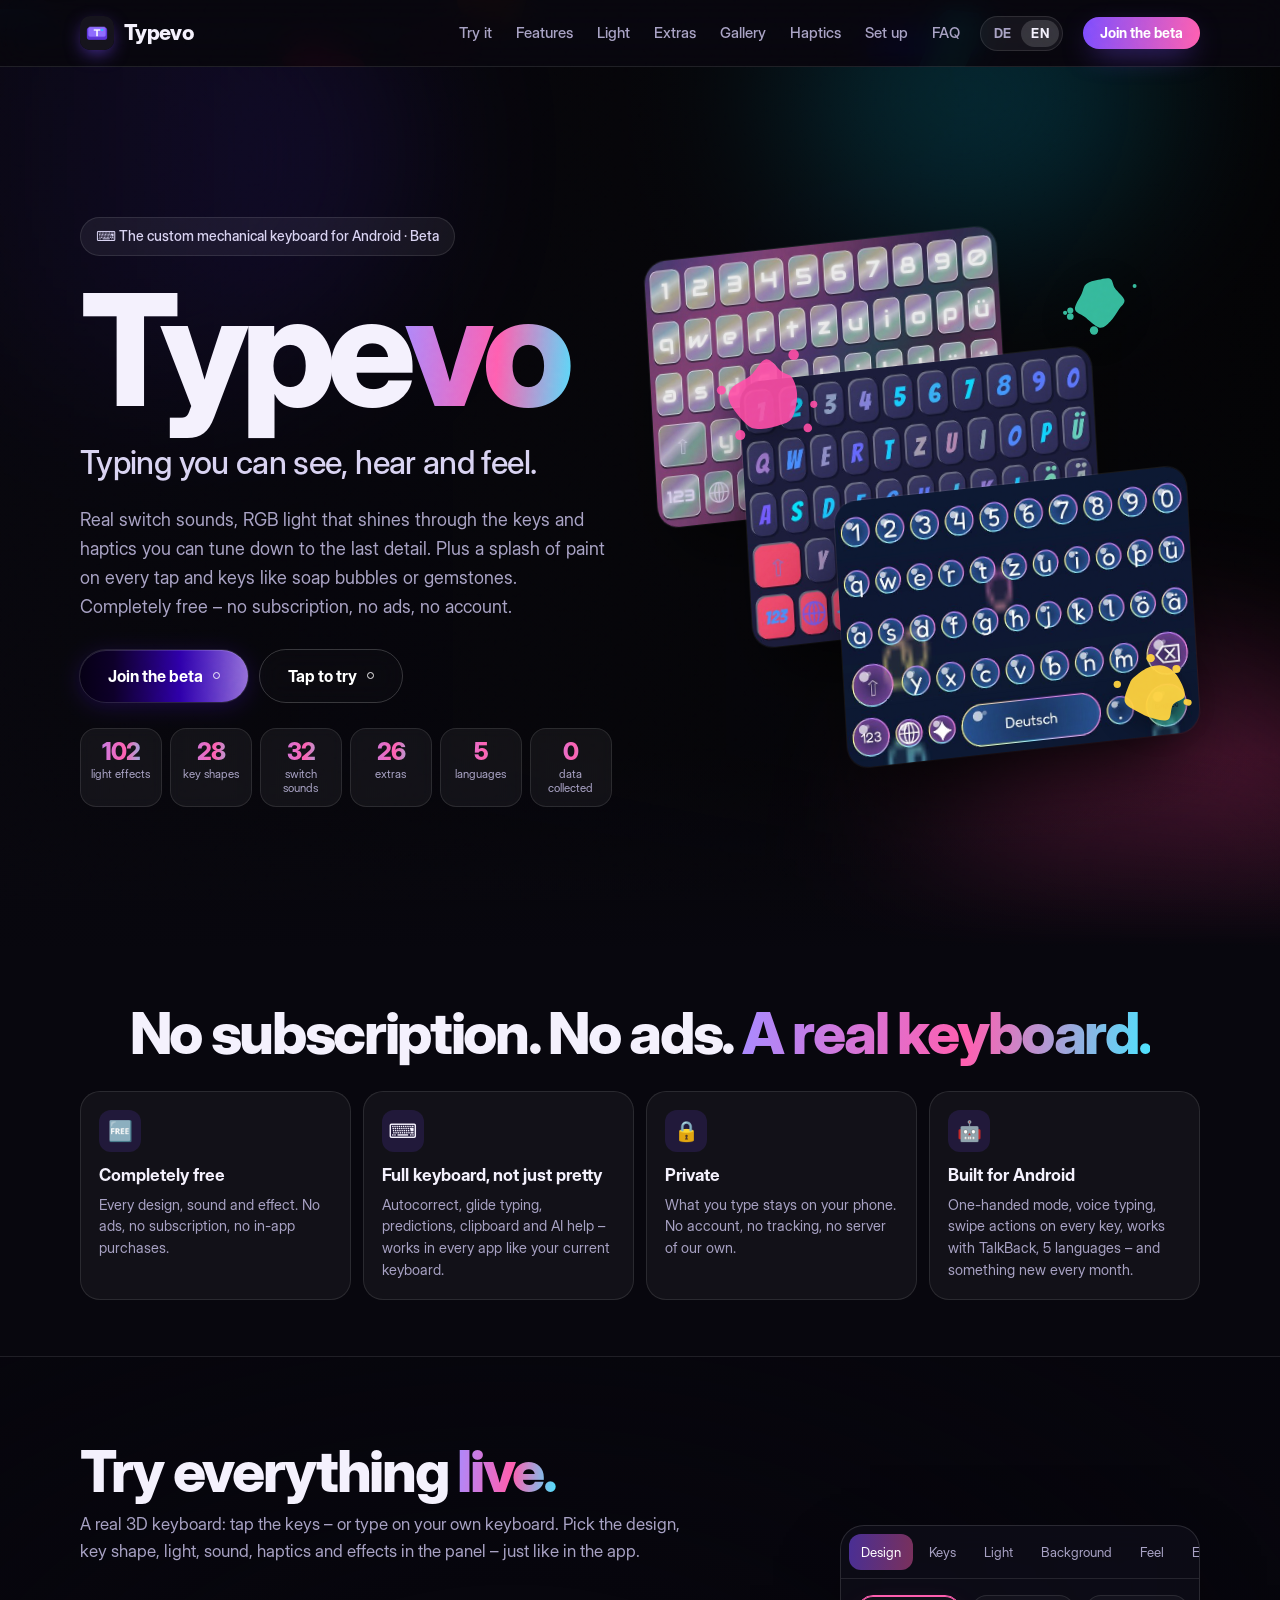
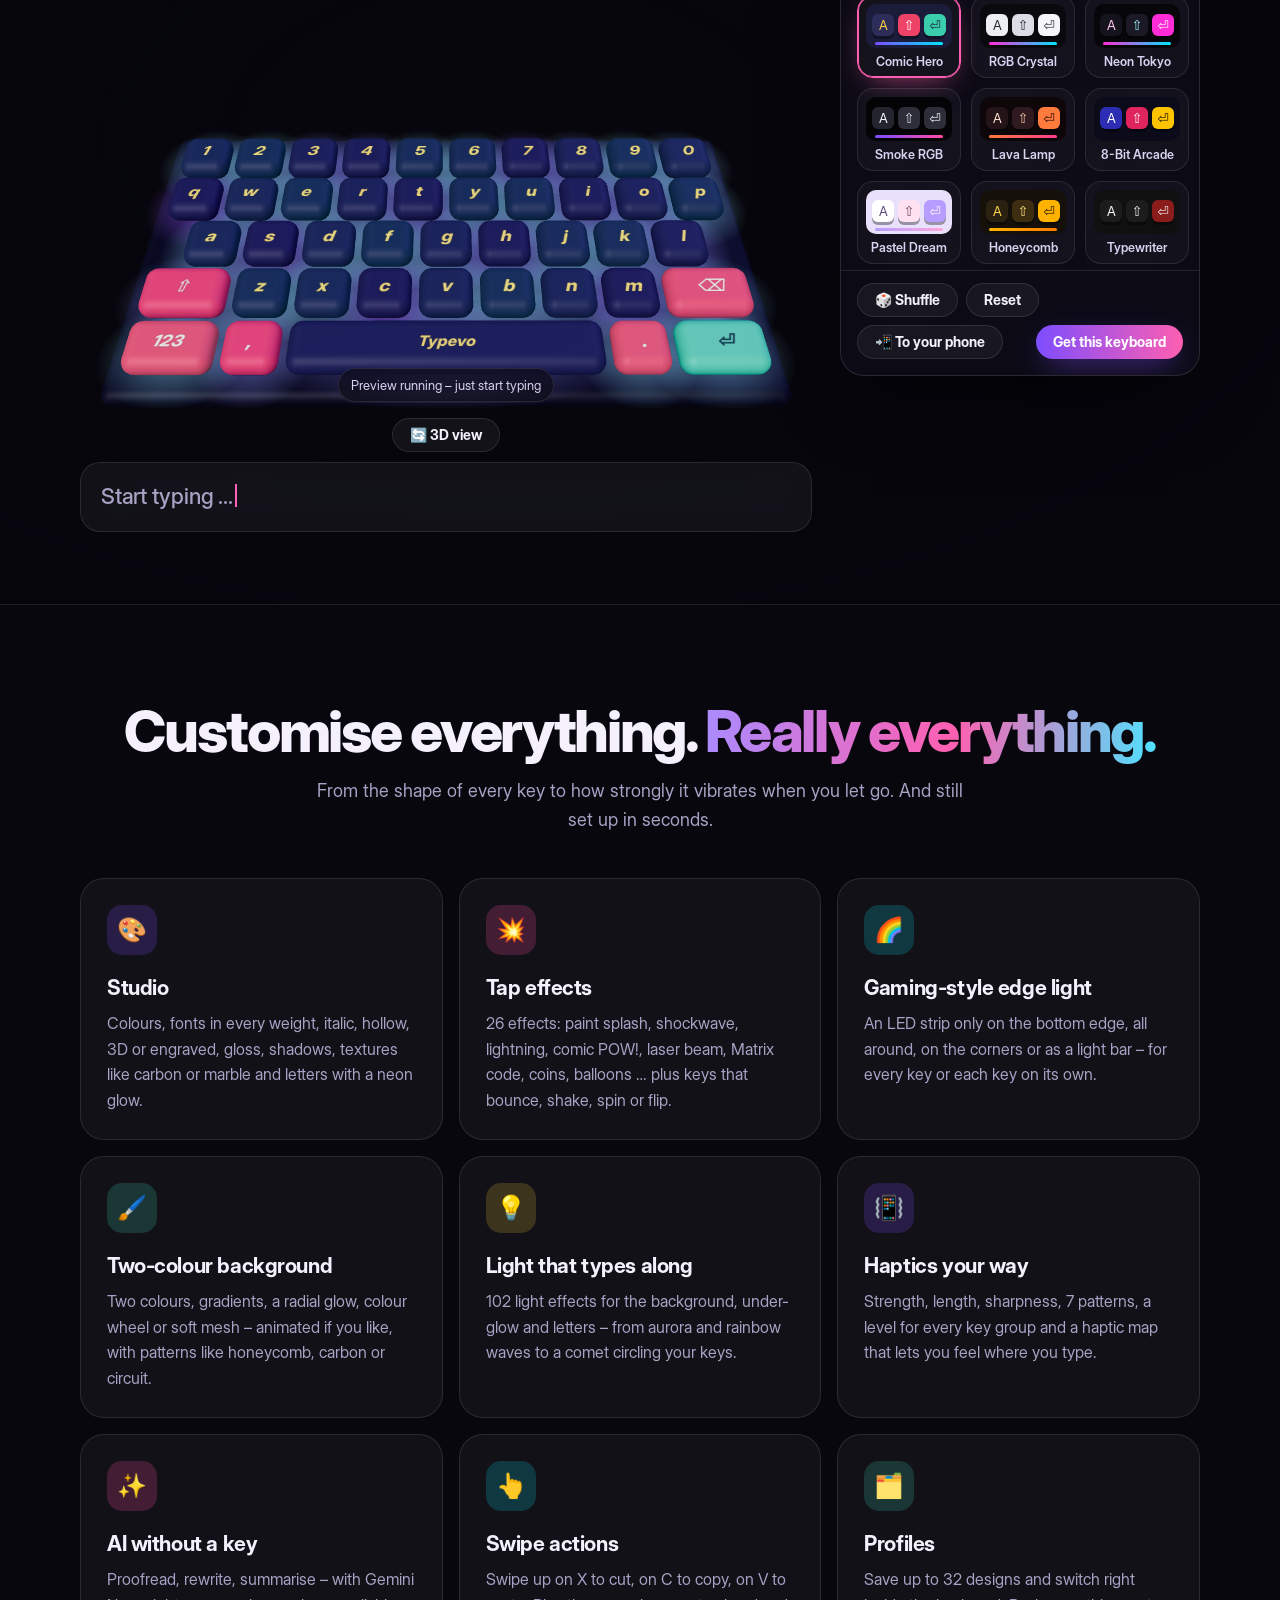
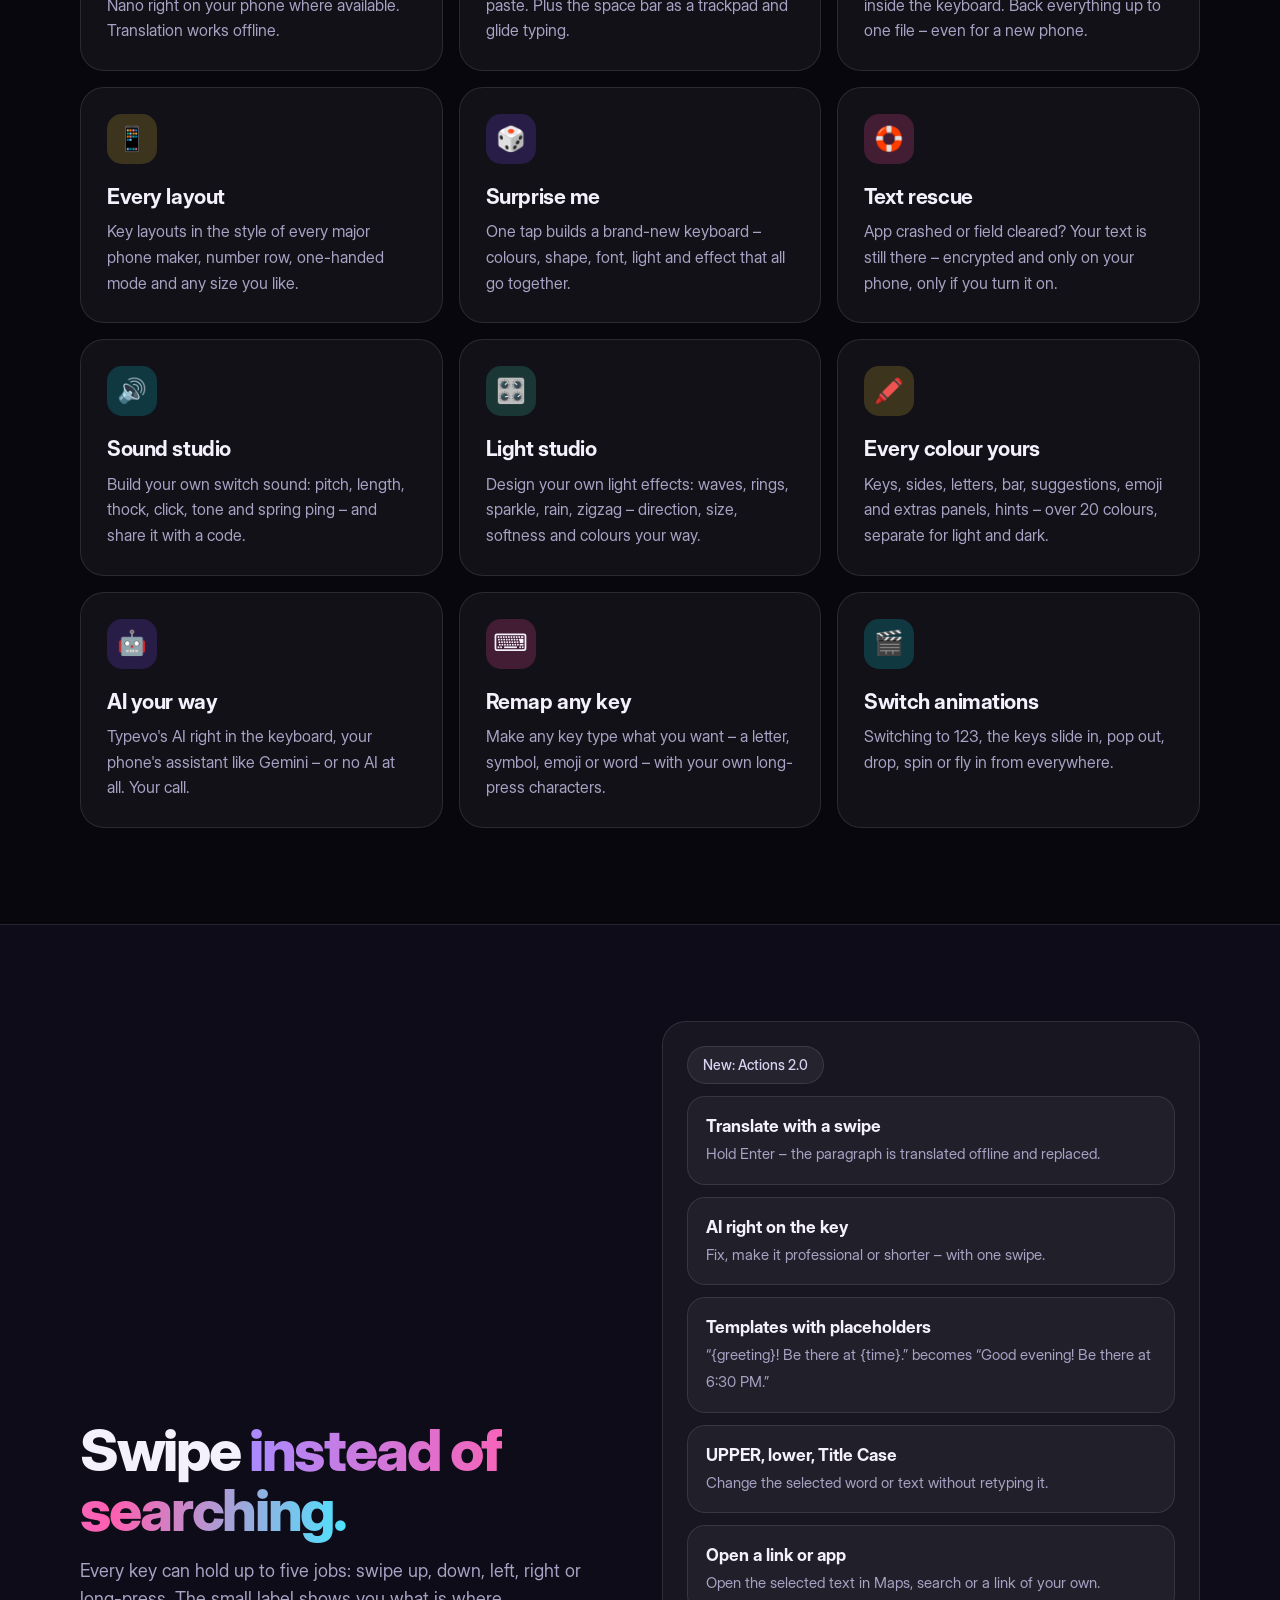
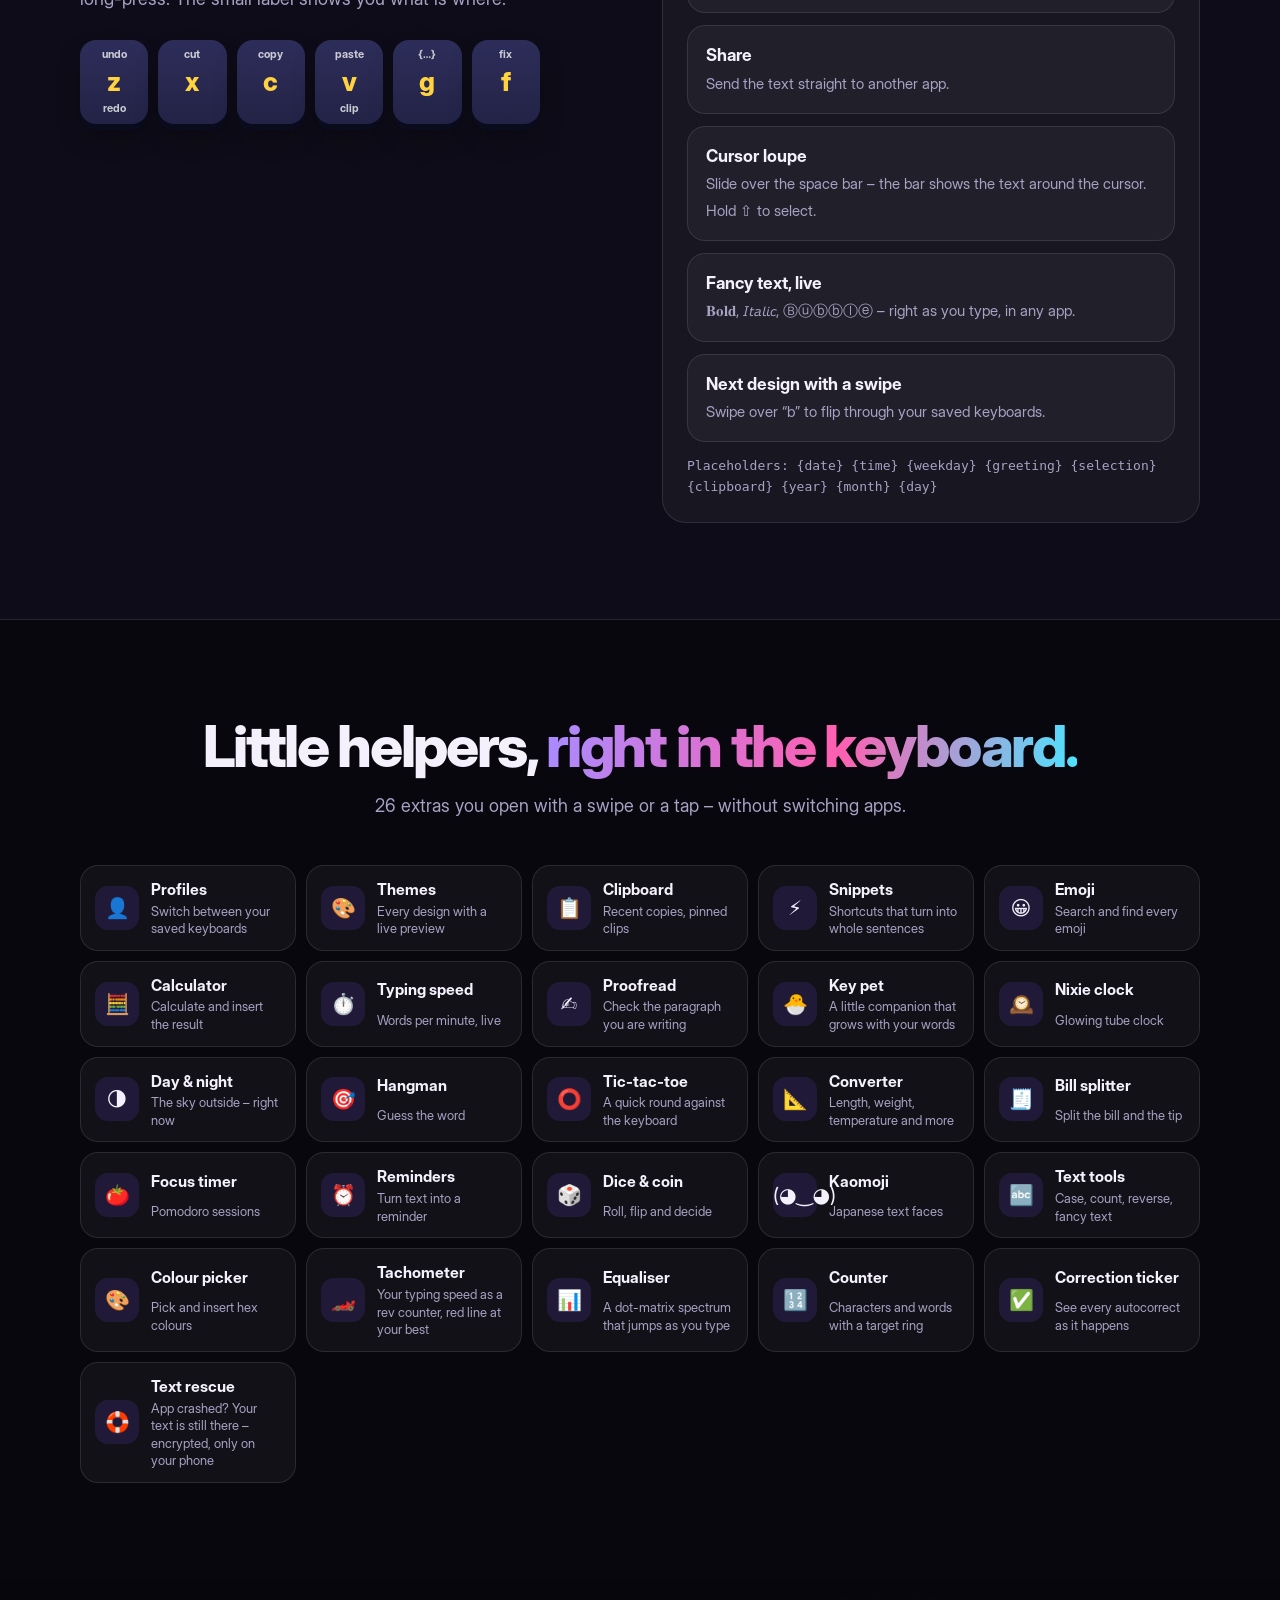
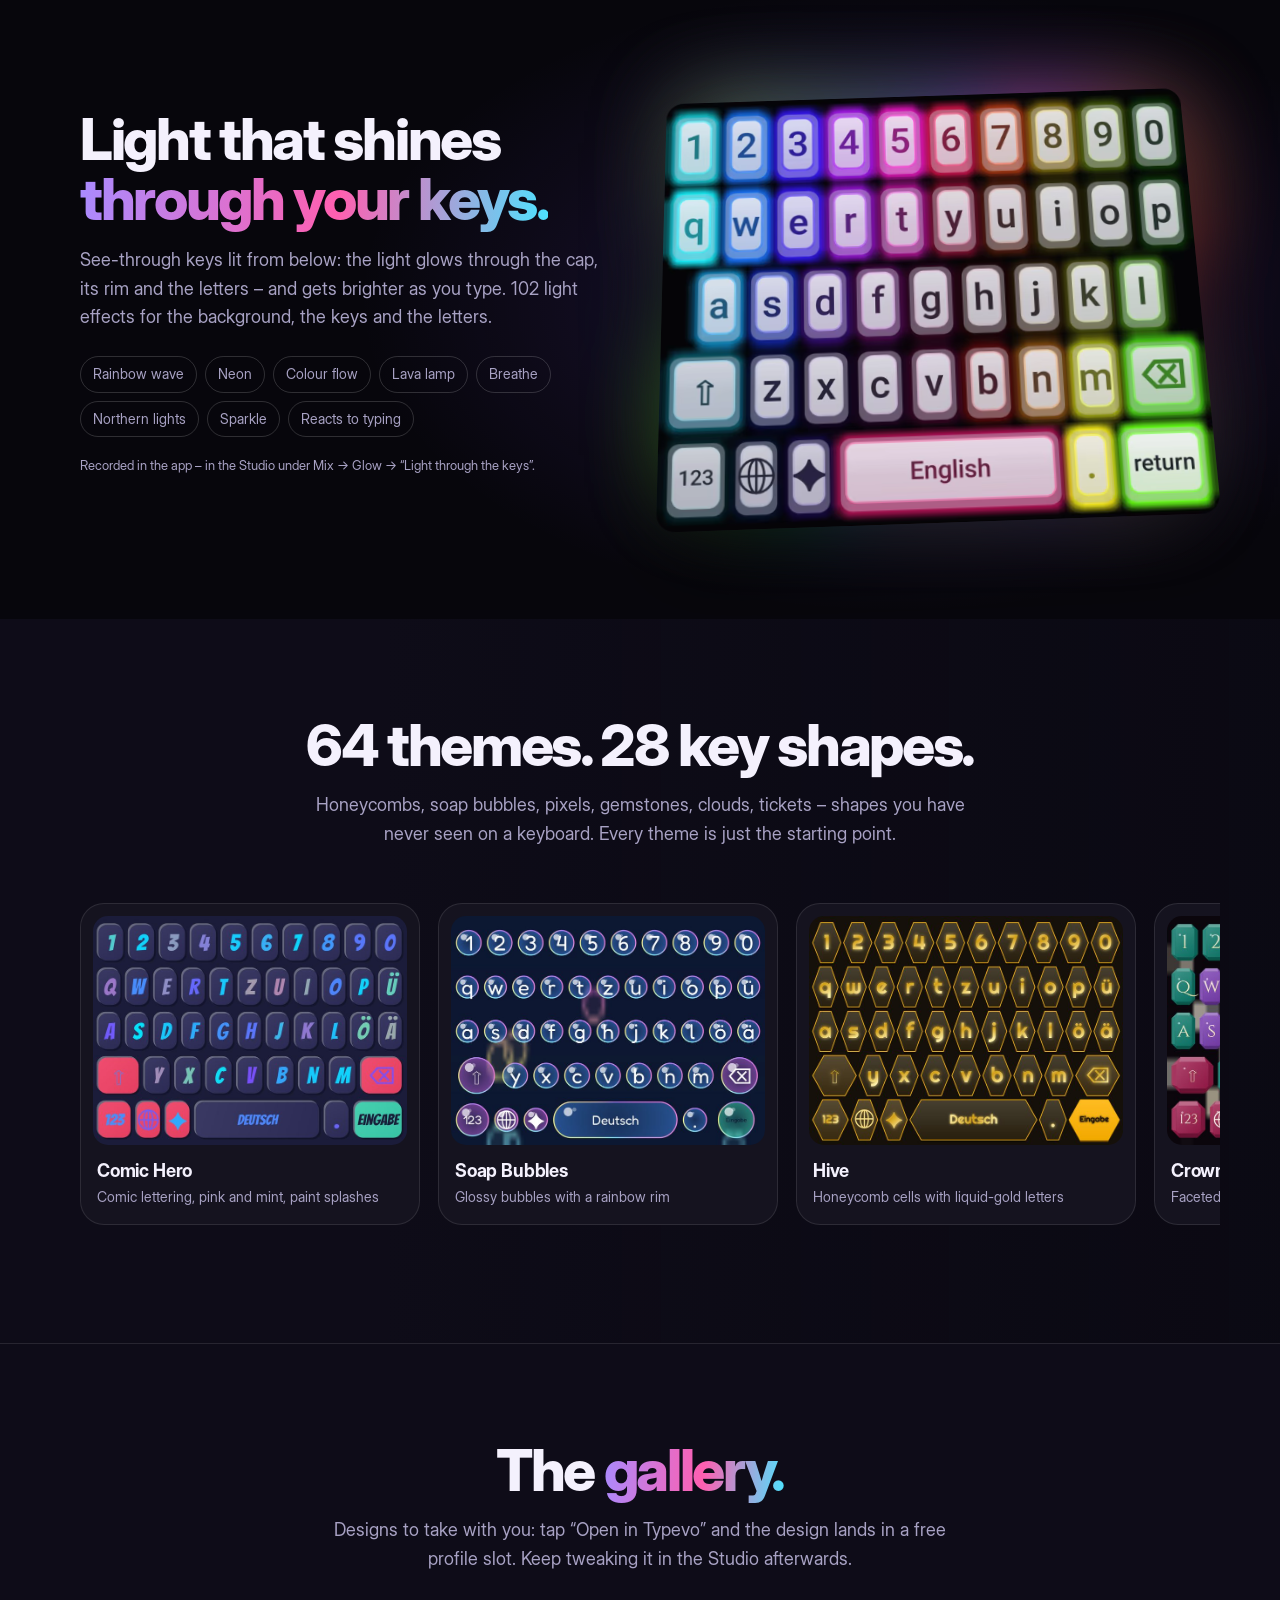
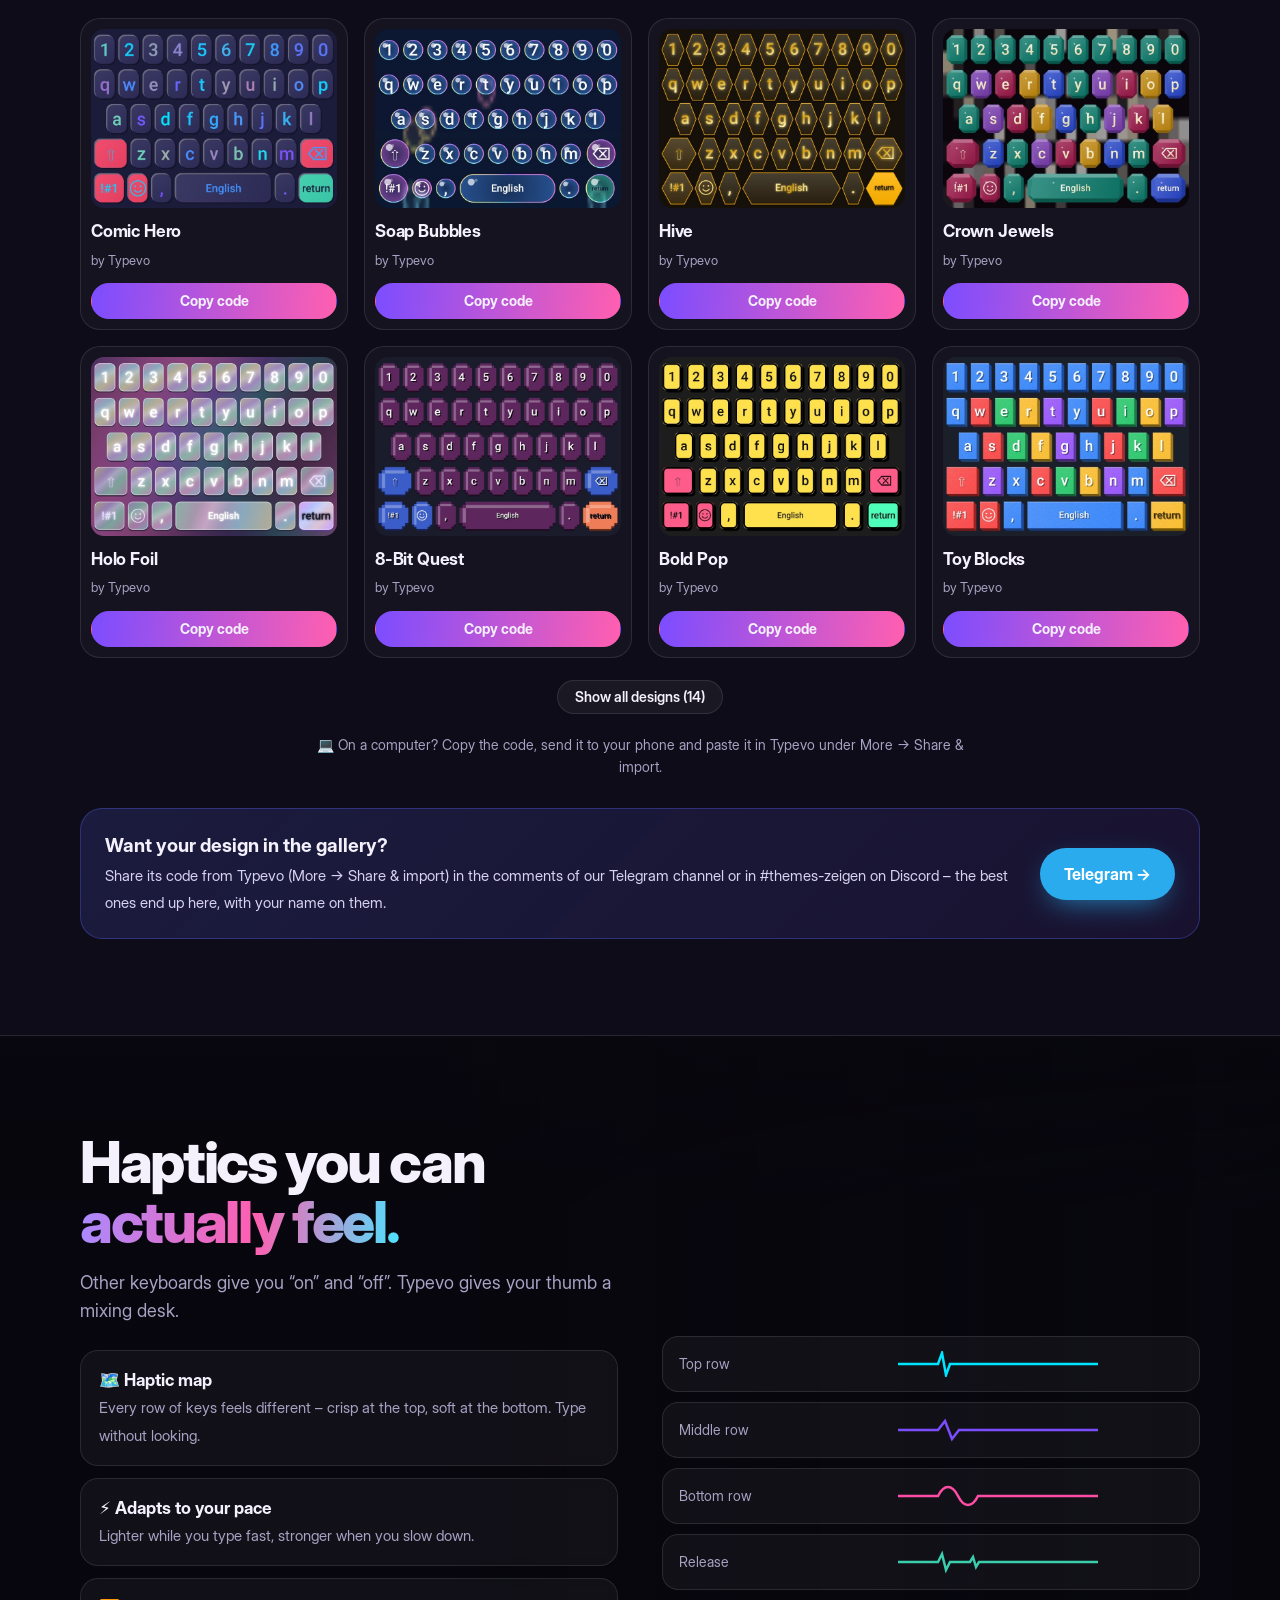
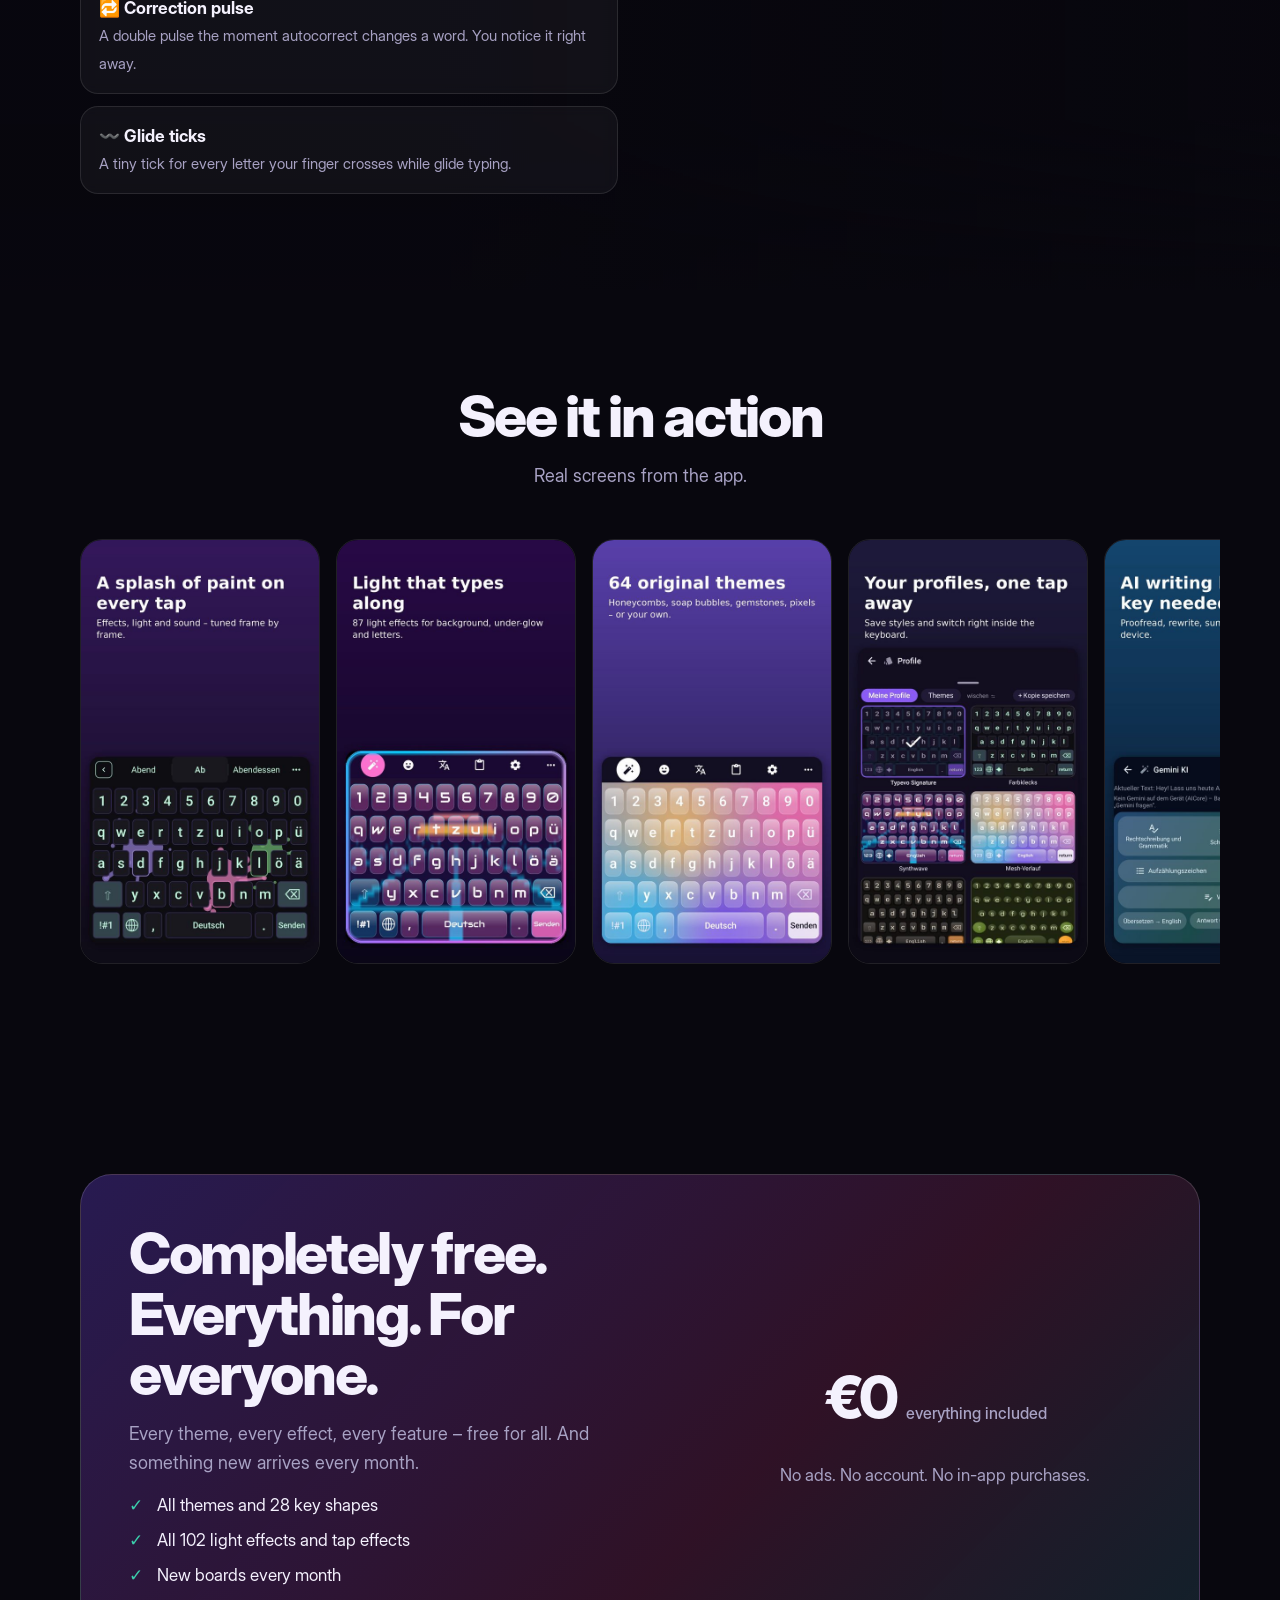
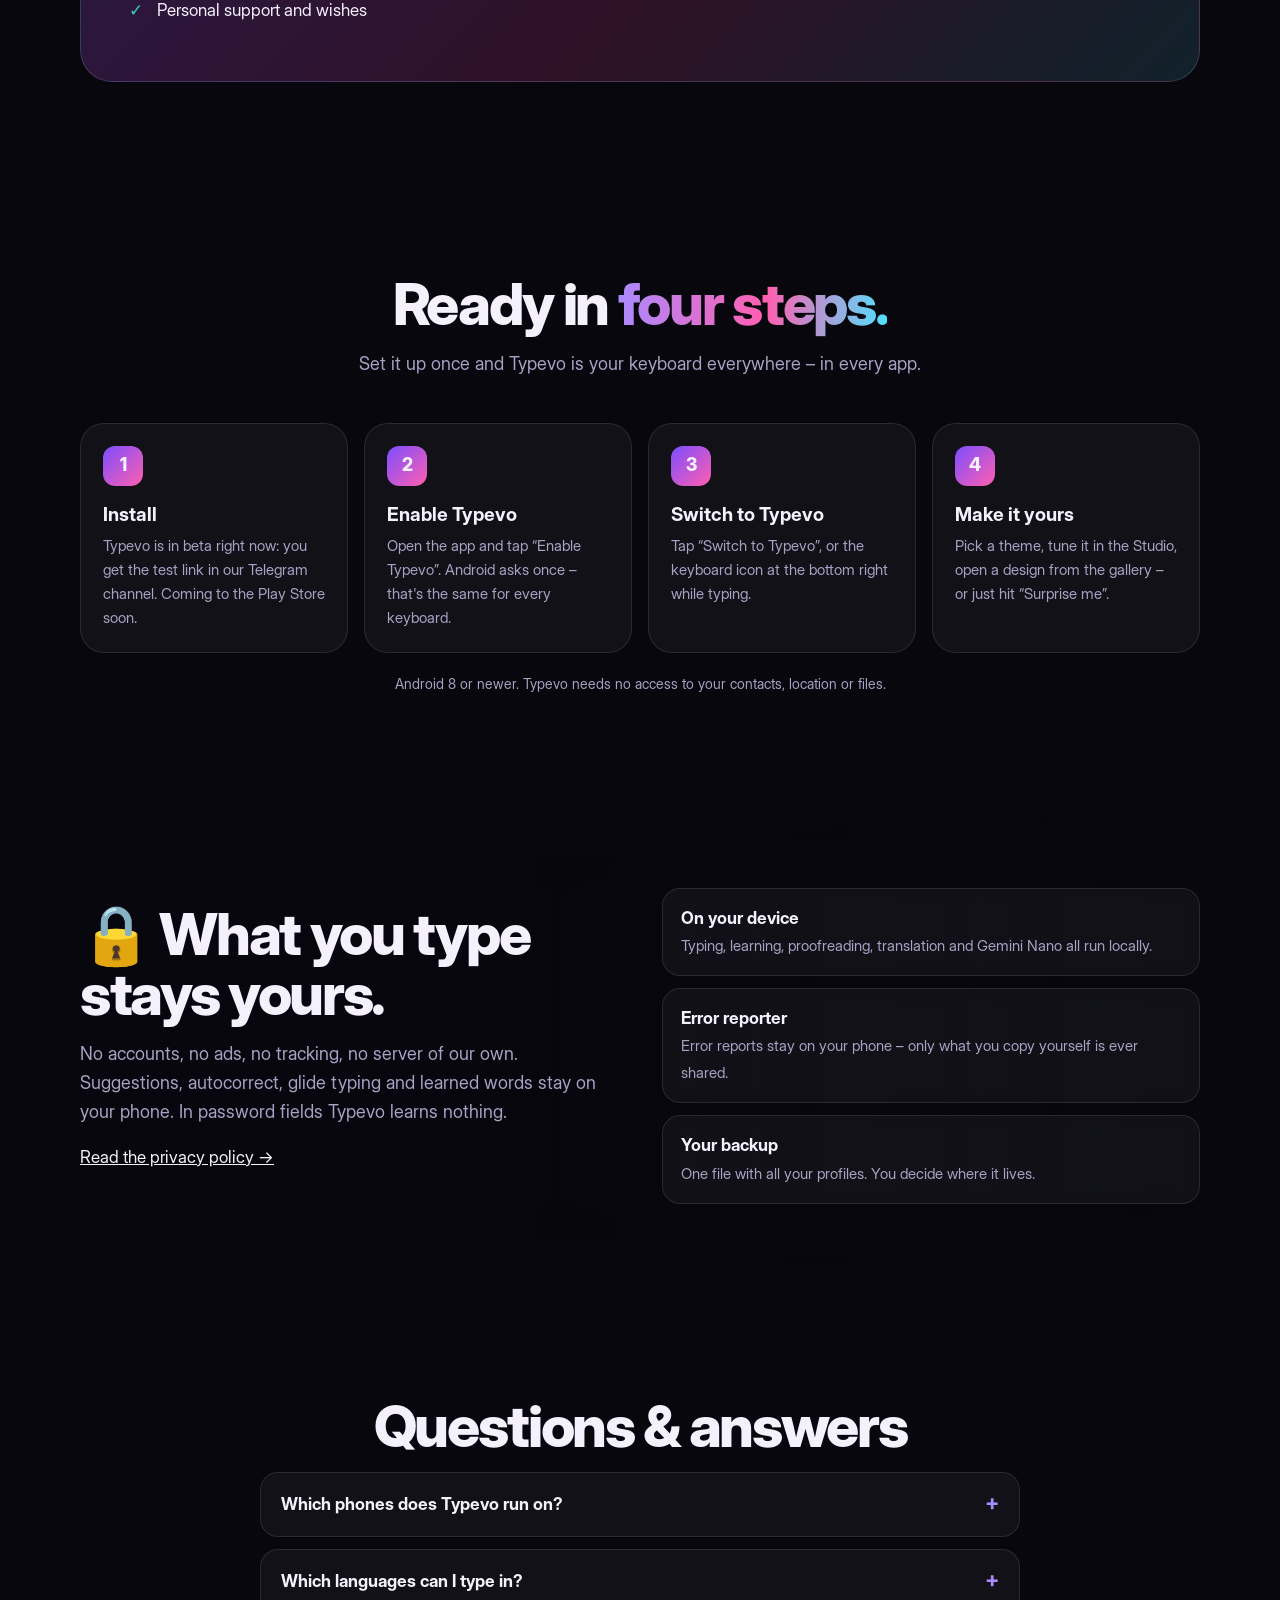
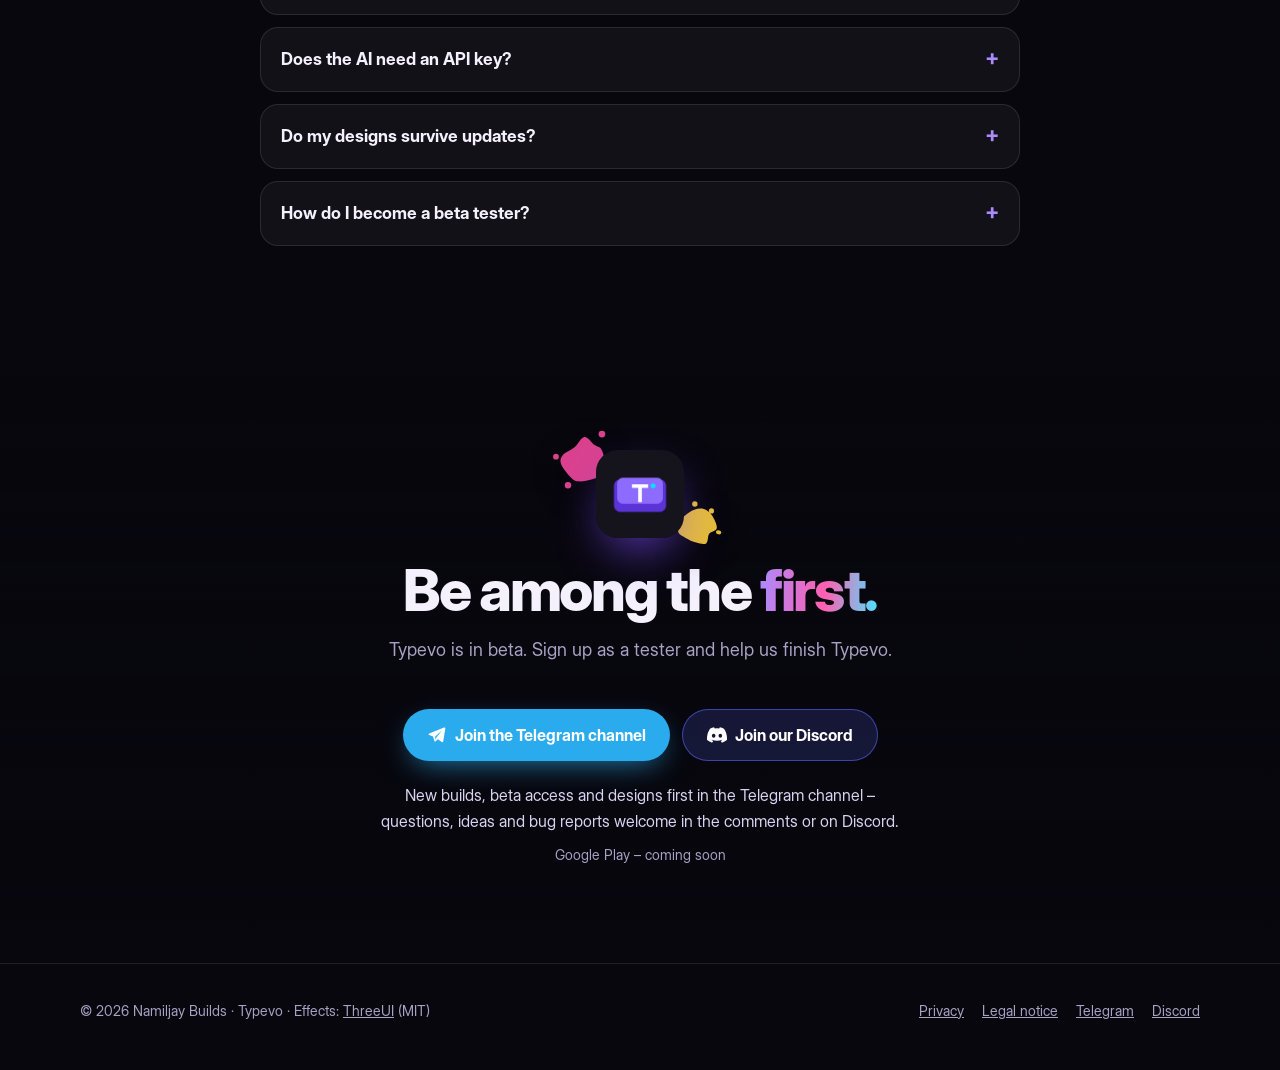
==== index.html @ 08ef535a "Website: 3D-turnable keyboard, keycap backdrop, edge light, backgrounds, animations, new features" ====
<!doctype html>
<html lang="de">
<head>
<meta charset="utf-8">
<meta name="viewport" content="width=device-width, initial-scale=1">
<title>Typevo – die mechanische Tastatur für Android · kostenlos, ohne Werbung</title>
<meta name="description" content="Typevo ist die mechanische Tastatur für Android: echte Switch-Sounds, RGB-Licht durch die Tasten, Vibration nach Maß, 28 Tastenformen und KI-Hilfe. Komplett kostenlos – kein Abo, keine Werbung. The custom mechanical keyboard for Android.">
<meta name="theme-color" content="#0b0a12">
<meta property="og:title" content="Typevo – the custom mechanical keyboard for Android">
<meta property="og:description" content="Switch sounds, RGB light through the keys, tunable haptics. Free – no subscription, no ads. Mechanische Tastatur für Android, kostenlos.">
<meta property="og:image" content="assets/og.jpg">
<meta property="og:type" content="website">
<meta property="og:locale" content="de_DE">
<meta property="og:locale:alternate" content="en_US">
<link rel="icon" type="image/png" href="assets/icon.png">
<link rel="apple-touch-icon" href="assets/icon.png">
  <script type="module" crossorigin src="./site/index-B0nNxUwU.js"></script>
  <link rel="stylesheet" crossorigin href="./site/index-BHKBlhTF.css">
</head>
<body>
<div id="root"></div>
<noscript><p style="color:#fff;padding:24px;font-family:system-ui">Typevo – die Android-Tastatur, die man sieht, hört und fühlt. Bitte JavaScript aktivieren, um die Seite zu sehen. <a href="privacy-policy.html" style="color:#b9a6ff">Datenschutz</a><br><br lang="en">Typevo – the Android keyboard you can see, hear and feel. Please enable JavaScript to view this page. <a href="privacy-policy.html#en" style="color:#b9a6ff">Privacy</a></p></noscript>
</body>
</html>
---- site/index-BHKBlhTF.css ----
.threeui-mount,.text-path-study,.article-headings-component,.animated-top-dock-component,.typography-vortex-component,.landscape-scene,.japanese-tower-landscape,.liquid-metal-button,.spark-badge,.threeui-background{position:relative;width:100%;height:100%;min-width:0;min-height:0;overflow:hidden}.japanese-tower-landscape{isolation:isolate;background:#ecdcbc}.japanese-tower-landscape__frame{position:absolute;inset:0;display:block;width:100%;height:100%;border:0;background:#ecdcbc;opacity:0;transition:opacity .18s ease-out}.japanese-tower-landscape__frame.is-ready{opacity:1}.landscape-scene{isolation:isolate;background:#ecdcbc}.landscape-scene__frame{position:absolute;inset:0;display:block;width:100%;height:100%;border:0;background:#ecdcbc;opacity:0;transition:opacity .18s ease-out;touch-action:none}.landscape-scene__frame.is-ready{opacity:1}.liquid-metal-button{isolation:isolate;background:#070708}.liquid-metal-button__frame{position:absolute;inset:0;display:block;width:100%;height:100%;border:0;background:#070708;opacity:0;transition:opacity .18s ease-out}.liquid-metal-button__frame.is-ready{opacity:1}@media(prefers-reduced-motion:reduce){.liquid-metal-button__frame{transition:none}}.spark-badge{isolation:isolate;background:#000}.spark-badge__frame{position:absolute;inset:0;display:block;width:100%;height:100%;border:0;background:#000;opacity:0;transition:opacity .18s ease-out}.spark-badge__frame.is-ready{opacity:1}.text-path-study{isolation:isolate;background:#08090a}.text-path-study--light{background:#f3f5f8}.text-path-study-frame{position:absolute;inset:0;display:block;width:100%;height:100%;border:0;background:transparent;transform-origin:50% 50%}.threeui-background{position:relative;isolation:isolate;background:#030304}.threeui-background.condensation{background:transparent}.threeui-background.predictive-arc--light,.threeui-background.data-pixel-arc--light{background:#f3f6f1}.typography-vortex-component.typography-vortex-component--light{background:#eef1f6}.typography-vortex-component--light .typography-vortex-component__hint{color:#1c1e268c}.threeui-background>canvas{position:absolute;inset:0;display:block;width:100%;height:100%}.temple-night-scene,.temple-night-canvas{display:block;width:100%;height:100%}.temple-night-scene{position:relative;overflow:hidden;background:#05070a}.temple-night-canvas{position:relative;z-index:1;opacity:0;touch-action:none}.temple-night-canvas.is-ready{opacity:1}.temple-night-unavailable{position:absolute;inset:0;display:grid;place-items:center;margin:0;color:#a9b2b7;background:#05070a}.bookshelf,.bookshelf__canvas,.sketchbook,.sketchbook__frame{display:block;width:100%;height:100%}.bookshelf{position:relative;container-type:inline-size;overflow:hidden;background:#171a24;outline:none}.bookshelf__canvas{position:absolute;inset:0;opacity:0;touch-action:none}.bookshelf__canvas.is-ready{opacity:1}.bookshelf__source-controls{display:none}.bookshelf__unavailable{position:absolute;inset:0;display:grid;place-items:center;margin:0;padding:24px;color:#f4eee6;text-align:center}.sketchbook{position:relative;overflow:hidden;background:#ece7dc}.sketchbook__frame{border:0;opacity:0;background:#ece7dc}.sketchbook__frame.is-ready{opacity:1}@font-face{font-family:ThreeUI Fragment Mono;font-style:normal;font-weight:400;font-display:swap;src:url([data-uri]) format("woff2")}.article-headings-component,.animated-top-dock-component,.typography-vortex-component{container-type:inline-size;color:#ecece8;background:#0b0b0b;font-family:Geist,Helvetica Neue,Helvetica,Arial,sans-serif}.article-headings-component{display:grid;grid-template-rows:auto 1fr 1fr;padding:clamp(20px,5.4cqw,74px) clamp(20px,6.2cqw,86px);isolation:isolate}.article-headings-component:after,.animated-top-dock-component:after,.typography-vortex-component:after{position:absolute;inset:0;z-index:5;pointer-events:none;content:"";opacity:.12;background-image:url("data:image/svg+xml,%3Csvg viewBox='0 0 180 180' xmlns='http://www.w3.org/2000/svg'%3E%3Cfilter id='n'%3E%3CfeTurbulence type='fractalNoise' baseFrequency='.85' numOctaves='3' stitchTiles='stitch'/%3E%3C/filter%3E%3Crect width='100%25' height='100%25' filter='url(%23n)' opacity='.16'/%3E%3C/svg%3E");mix-blend-mode:soft-light}.article-headings-component__header{display:flex;justify-content:space-between;padding-bottom:clamp(14px,2.6cqw,30px);color:#62625e;font:400 clamp(8px,.85cqw,10px) / 1 "ThreeUI Fragment Mono",ui-monospace,monospace;letter-spacing:.12em}.article-headings-component__entry{display:grid;grid-template-columns:clamp(28px,4cqw,56px) minmax(0,1fr) auto;align-items:center;gap:clamp(10px,2.2cqw,30px);border-top:1px solid #2a2a28}.article-headings-component__entry h2{margin:0;color:#e9e9e5;font-size:clamp(18px,3.2cqw,44px);font-weight:600;line-height:1.08;letter-spacing:-.02em}.article-headings-component__index,.article-headings-component__meta{color:#60605c;font:400 clamp(8px,.85cqw,10px) / 1.3 "ThreeUI Fragment Mono",ui-monospace,monospace;letter-spacing:.06em}.article-headings-component__meta{text-align:right}.article-headings-component--light{color:#202128;background:#f3f5f8}.article-headings-component--light .article-headings-component__header,.article-headings-component--light .article-headings-component__index,.article-headings-component--light .article-headings-component__meta{color:#71737b}.article-headings-component--light .article-headings-component__entry{border-color:#d9dce3}.article-headings-component--light .article-headings-component__entry h2{color:#1d1f26}.typography-vortex-component{position:relative;isolation:isolate;touch-action:none;cursor:crosshair}.typography-vortex-component canvas{position:absolute;inset:0;display:block;width:100%;height:100%}.typography-vortex-component__hint,.animated-top-dock-component__caption{position:absolute;z-index:6;color:#62625e;font:400 9px/1 ThreeUI Fragment Mono,ui-monospace,monospace;letter-spacing:.1em}.typography-vortex-component__hint{right:18px;bottom:16px}.animated-top-dock-component{position:relative;display:grid;place-items:center;isolation:isolate;background:radial-gradient(circle at 50% 20%,rgba(255,255,255,.035),transparent 34%),#080808}.animated-top-dock__nav{position:absolute;top:clamp(24px,5cqw,46px);left:50%;z-index:10;display:flex;align-items:flex-start;gap:3px;height:38px;padding:4px;overflow:visible;border:1px solid #292929;border-radius:11px;background:#0e0e0edb;box-shadow:0 12px 34px #0000007a,inset 0 1px #ffffff09;-webkit-backdrop-filter:blur(18px) saturate(75%);backdrop-filter:blur(18px) saturate(75%);transform:translate(-50%);isolation:isolate}.animated-top-dock__item{position:relative;z-index:6;display:inline-flex;flex:none;align-items:center;justify-content:center;height:28px;min-width:0;padding:0;border:1px solid transparent;border-radius:7px;outline:none;color:#858580;background:#151514e6;font:400 10px/1 ThreeUI Fragment Mono,ui-monospace,monospace;letter-spacing:.1em;white-space:nowrap;-webkit-backdrop-filter:blur(14px) saturate(70%);backdrop-filter:blur(14px) saturate(70%);transform-origin:50% 0;transition:color .15s,border-color .18s,background .18s,box-shadow .18s;will-change:width,height,transform;cursor:pointer}.animated-top-dock__item[data-dock-near=true],.animated-top-dock__item:focus-visible{z-index:7;color:#ecece8;border-color:#41413e;background:#1b1b1af0;box-shadow:0 7px 16px #00000042}.animated-top-dock__logo{width:28px;height:28px;overflow:hidden;background:#e8e8e3}.animated-top-dock__logo svg{display:block;width:100%;height:100%}.animated-top-dock__link{gap:6px;width:94px;padding:0 9px}.animated-top-dock__link[aria-pressed=true]{color:#111;border-color:#e8e8e3;background:#e8e8e3;box-shadow:0 7px 18px #00000047}.animated-top-dock__icon{display:inline-flex;flex:none;align-items:center;justify-content:center;width:13px;height:13px;opacity:.62;transition:opacity .16s}.animated-top-dock__icon svg{display:block;width:100%;height:100%;fill:none;stroke:currentColor;stroke-width:1.2;stroke-linecap:round;stroke-linejoin:round}.animated-top-dock__item[data-dock-near=true] .animated-top-dock__icon,.animated-top-dock__item:focus-visible .animated-top-dock__icon{opacity:1}.animated-top-dock-component__caption{right:18px;bottom:16px}@media(max-width:600px){.article-headings-component{padding:18px}.article-headings-component__entry{grid-template-columns:24px minmax(0,1fr)}.article-headings-component__entry h2{font-size:clamp(17px,5.5vw,26px)}.article-headings-component__meta{display:none}.animated-top-dock__nav{top:24px;gap:2px;height:36px}.animated-top-dock__item{height:26px!important;transform:none!important}.animated-top-dock__logo{width:26px!important;height:26px!important}.animated-top-dock__link{width:auto!important;padding:0 7px;font-size:8px;letter-spacing:.07em}.animated-top-dock__icon{display:none}}@media(prefers-reduced-motion:reduce){.animated-top-dock__item{transform:none!important}}.animated-top-dock-component.atd-modern,.animated-top-dock-component.atd-retro,.animated-top-dock-component.atd-glass{--atd-top: clamp(16px, 2.6cqw, 46px);--atd-bar-width: min(1460px, calc(100% - clamp(24px, 4.2cqw, 96px)) );--atd-bar-height: clamp(48px, 3.4cqw, 68px);--atd-bar-pad: clamp(5px, .42cqw, 9px);--atd-bar-lead: clamp(14px, 1.15cqw, 25px);--atd-item-height: clamp(30px, 2.2cqw, 44px);--atd-item-pad: clamp(10px, .86cqw, 18px);--atd-label: clamp(12px, .78cqw, 17px);--atd-icon: clamp(13px, .92cqw, 19px);--atd-gap: clamp(5px, .44cqw, 9px);--atd-brand: clamp(13px, .94cqw, 20px);--atd-mark: clamp(22px, 1.55cqw, 33px);--atd-action-height: clamp(34px, 2.5cqw, 50px);display:block;overflow:hidden}.atd-modern__bar,.atd-retro__bar{position:absolute;top:var(--atd-top);left:50%;z-index:10;display:flex;align-items:center;justify-content:space-between;width:var(--atd-bar-width);height:var(--atd-bar-height);transform:translate(-50%)}.atd-modern__bar{width:max-content;max-width:var(--atd-bar-width);padding:var(--atd-bar-pad) var(--atd-bar-pad) var(--atd-bar-pad) var(--atd-bar-lead)}.atd-modern__dock{display:flex;flex:none;gap:clamp(2px,.2cqw,5px);align-items:flex-start;justify-content:center;height:var(--atd-item-height)}.atd-modern__item,.atd-retro__item,.atd-glass__item{display:inline-flex;flex:none;gap:var(--atd-gap);align-items:center;justify-content:center;height:var(--atd-item-height);padding:0 var(--atd-item-pad);outline:none;white-space:nowrap;transform-origin:50% 0;will-change:width,height,transform;cursor:pointer}.atd-modern__brand,.atd-glass__brand,.atd-retro__brand{display:inline-flex;flex:none;gap:clamp(7px,.6cqw,13px);align-items:center;text-decoration:none}.atd-modern__mark,.atd-glass__mark{display:block;width:var(--atd-mark);height:var(--atd-mark);overflow:hidden}.atd-modern__mark svg,.atd-glass__mark svg{display:block;width:100%;height:100%}.atd-modern__word,.atd-glass__word{font-size:var(--atd-brand);font-weight:600;letter-spacing:-.018em}.atd-modern__actions{display:inline-flex;flex:none;gap:clamp(4px,.34cqw,8px);align-items:center}.atd-modern__ghost{height:var(--atd-action-height);padding:0 clamp(12px,.95cqw,20px);border:0;border-radius:999px;background:transparent;font:500 var(--atd-label) / 1 inherit;transition:color .16s,background .16s;cursor:pointer}.atd-modern__cta,.atd-glass__cta{height:var(--atd-action-height);border-radius:999px;font:600 var(--atd-label) / 1 inherit;letter-spacing:-.01em;white-space:nowrap;transition:transform .18s cubic-bezier(.22,1,.36,1),box-shadow .18s;cursor:pointer}.animated-top-dock-component.atd-modern{--atd-bar-width: min(1240px, calc(100% - clamp(24px, 5cqw, 120px)) );background:#07080c}.atd-modern__aurora{position:absolute;inset:-24% -12% auto;z-index:1;height:82%;pointer-events:none;background:radial-gradient(58% 62% at 22% 36%,rgba(78,116,255,.4),transparent 68%),radial-gradient(46% 56% at 78% 20%,rgba(186,96,255,.3),transparent 70%),radial-gradient(40% 48% at 52% 6%,rgba(56,220,214,.2),transparent 72%),radial-gradient(34% 40% at 50% 14%,rgba(255,255,255,.07),transparent 76%);filter:blur(8px)}.atd-modern__bar{gap:clamp(14px,2.4cqw,40px);border:1px solid rgba(255,255,255,.045);border-radius:999px;background:linear-gradient(180deg,#191b24db,#0c0d12d1);box-shadow:0 22px 52px -24px #000000eb,inset 0 1px #ffffff0b;backdrop-filter:blur(22px) saturate(150%);-webkit-backdrop-filter:blur(22px) saturate(150%)}.atd-modern__brand{color:#f2f3f7}.atd-modern__mark{border-radius:50%;box-shadow:0 2px 8px #0000006b}.atd-modern__item{border:1px solid transparent;border-radius:999px;color:#9b9fae;background:transparent;font:500 var(--atd-label) / 1 inherit;letter-spacing:-.005em;transition:color .16s,border-color .18s,background .18s,box-shadow .18s,backdrop-filter .18s}.atd-modern__item[data-dock-near=true],.atd-modern__item:hover,.atd-modern__item:focus-visible{color:#f4f5f9;border-color:#ffffff0e;background:#ffffff0e;box-shadow:0 8px 20px -14px #000000e6,inset 0 1px #ffffff0d;backdrop-filter:blur(18px) saturate(170%);-webkit-backdrop-filter:blur(18px) saturate(170%)}.atd-modern__item[aria-pressed=true]{color:#0a0b10;border-color:transparent;background:linear-gradient(180deg,#fff,#dfe3ef);box-shadow:0 10px 24px -12px #7896ffbf,inset 0 -1px #00000024}.atd-modern__icon,.atd-glass__icon{display:inline-flex;flex:none;align-items:center;justify-content:center;width:var(--atd-icon);height:var(--atd-icon);opacity:.72;transition:opacity .16s}.atd-modern__icon svg,.atd-glass__icon svg{display:block;width:100%;height:100%;fill:none;stroke:currentColor;stroke-width:1.25;stroke-linecap:round;stroke-linejoin:round}.atd-modern__item[data-dock-near=true] .atd-modern__icon,.atd-modern__item[aria-pressed=true] .atd-modern__icon,.atd-glass__item[data-dock-near=true] .atd-glass__icon,.atd-glass__item[aria-pressed=true] .atd-glass__icon{opacity:1}.atd-modern__ghost{color:#a7abba}.atd-modern__ghost:hover{color:#f0f1f6;background:#ffffff0f}.atd-modern__cta{display:inline-flex;gap:var(--atd-gap);align-items:center;padding:0 var(--atd-bar-pad) 0 clamp(14px,1.1cqw,24px);border:0;color:#0a0b10;background:linear-gradient(180deg,#fff,#d8ddec);box-shadow:0 10px 26px -14px #96affff2,inset 0 -1px #00000029}.atd-modern__cta svg{box-sizing:border-box;width:calc(var(--atd-action-height) - clamp(12px,.9cqw,20px));height:calc(var(--atd-action-height) - clamp(12px,.9cqw,20px));padding:clamp(4px,.3cqw,7px);border-radius:999px;background:#0a0b101a;fill:none;stroke:currentColor;stroke-width:1.4;stroke-linecap:round;stroke-linejoin:round}.atd-modern__cta:hover{box-shadow:0 16px 32px -14px #96afff,inset 0 -1px #00000029;transform:translateY(-1px)}.atd-modern__stage{position:absolute;top:58%;left:50%;z-index:4;width:min(88cqw,1120px);text-align:center;pointer-events:none;transform:translate(-50%,-50%)}.atd-modern__eyebrow{margin:0 0 clamp(8px,.9cqw,18px);color:#7d84a0;font:400 clamp(8px,.62cqw,13px) / 1 "ThreeUI Fragment Mono",ui-monospace,monospace;letter-spacing:.22em;text-transform:uppercase}.atd-modern__headline{margin:0;padding:.08em 0 .14em;color:transparent;background:linear-gradient(180deg,#fff 16%,#ffffff4d);background-clip:text;-webkit-background-clip:text;font-size:clamp(30px,7.6cqw,150px);font-weight:400;line-height:1.04;letter-spacing:-.03em;text-wrap:balance}.animated-top-dock-component.atd-retro{--atd-label: clamp(9px, .68cqw, 15px);--atd-icon: clamp(10px, .78cqw, 17px);--atd-brand: clamp(11px, .8cqw, 18px);background:#0b0819}.atd-retro__field{position:absolute;inset:0;z-index:0;display:block;width:100%;height:100%;image-rendering:pixelated}.atd-retro__vignette{position:absolute;inset:0;z-index:1;pointer-events:none;background:radial-gradient(124% 90% at 50% 34%,transparent 28%,rgba(6,4,16,.62) 100%),linear-gradient(180deg,rgba(6,4,16,.6) 0%,transparent 24%,transparent 62%,rgba(6,4,16,.58) 100%)}.atd-retro:before{position:absolute;inset:0;z-index:11;pointer-events:none;content:"";opacity:calc(var(--atd-retro-scan, .32) * 1.5);background:repeating-linear-gradient(180deg,rgba(0,0,0,.42) 0 1px,transparent 1px 3px)}.atd-retro__bar{gap:0;padding:0;overflow:hidden;border:2px solid #f4e6c8;background:#1a1030;box-shadow:6px 6px #0604109e}.atd-retro__brand{height:100%;padding:0 clamp(12px,1.1cqw,26px);border-right:2px solid #4b2f7e;color:#f9c74f;background:#150c28;font:400 var(--atd-brand) / 1 "ThreeUI Fragment Mono",ui-monospace,monospace;letter-spacing:.12em}.atd-retro__dock{display:flex;flex:1 1 0;gap:0;align-items:stretch;min-width:0;height:100%}.atd-retro__badge{display:inline-flex;width:var(--atd-icon);height:var(--atd-icon)}.atd-retro__badge svg,.atd-retro__icon svg{display:block;width:100%;height:100%;fill:currentColor;shape-rendering:crispEdges}.atd-retro__item{height:100%;min-width:0;padding:0 clamp(6px,.5cqw,12px);overflow:hidden;border:0;border-right:2px solid #4b2f7e;color:#b9a7e8;background:#241548;font:400 var(--atd-label) / 1 "ThreeUI Fragment Mono",ui-monospace,monospace;letter-spacing:.14em;transition:color .1s steps(2),background .1s steps(2)}.atd-retro__item[data-dock-near=true],.atd-retro__item:focus-visible{color:#fff4d6;background:#3a2170}.atd-retro__item[aria-pressed=true]{color:#1a1030;background:#f9c74f}.atd-retro__icon{display:inline-flex;flex:none;width:var(--atd-icon);height:var(--atd-icon)}.atd-retro__cta{display:inline-flex;flex:none;gap:var(--atd-gap);align-items:center;height:100%;padding:0 clamp(14px,1.2cqw,28px);border:0;border-left:2px solid #f4e6c8;color:#1a1030;background:#f47b5c;font:400 var(--atd-label) / 1 "ThreeUI Fragment Mono",ui-monospace,monospace;letter-spacing:.16em;transition:background .1s steps(2),color .1s steps(2);cursor:pointer}.atd-retro__cta:hover{color:#1a1030;background:#f9c74f}.atd-retro__readout{position:absolute;bottom:clamp(30px,4.2cqw,74px);left:50%;z-index:8;display:flex;gap:clamp(12px,2.4cqw,42px);margin:0;color:#a08fd4;font:400 clamp(9px,.62cqw,13px) / 1 "ThreeUI Fragment Mono",ui-monospace,monospace;letter-spacing:.2em;transform:translate(-50%)}.animated-top-dock-component.atd-glass{--atd-rail-width: clamp(158px, 12.5cqw, 250px);background:#08090d}.atd-glass__field{position:absolute;inset:0;z-index:0;display:block;width:100%;height:100%}.atd-glass:before{position:absolute;inset:0 auto 0 0;z-index:5;width:42%;pointer-events:none;content:"";background:linear-gradient(90deg,#06070ba8,#06070b00)}.atd-glass__rail{position:absolute;top:50%;left:clamp(20px,3.4cqw,68px);z-index:10;display:flex;flex-direction:column;gap:clamp(6px,.5cqw,11px);align-items:stretch;width:var(--atd-rail-width);padding:var(--atd-bar-pad);border-radius:clamp(20px,1.7cqw,34px);background:linear-gradient(160deg,#ffffff26,#ffffff0d);box-shadow:0 30px 64px -26px #000000eb,inset 0 1px #ffffff70,inset 0 -1px #ffffff1f,inset 0 0 0 1px #ffffff24;backdrop-filter:blur(26px) saturate(190%);-webkit-backdrop-filter:blur(26px) saturate(190%);transform:translateY(-50%)}.atd-glass__rail:before{position:absolute;inset:0;pointer-events:none;content:"";border-radius:inherit;background:linear-gradient(168deg,#ffffff38,#fff0 30% 76%,#ffffff24)}.atd-glass__brand{position:relative;padding:clamp(6px,.5cqw,12px) clamp(8px,.7cqw,15px);color:#fbfbfe}.atd-glass__mark{border-radius:clamp(7px,.5cqw,11px);box-shadow:0 3px 10px #0000006b,inset 0 0 0 1px #ffffff4d}.atd-glass__hairline{height:1px;margin:clamp(2px,.2cqw,5px) clamp(6px,.5cqw,12px);background:linear-gradient(90deg,#ffffff0a,#ffffff42,#ffffff0a)}.atd-glass__dock{position:relative;display:flex;flex-direction:column;gap:clamp(2px,.2cqw,5px);align-items:stretch}.atd-glass__item{justify-content:flex-start;width:100%;border:1px solid transparent;border-radius:clamp(12px,1cqw,22px);color:#ffffffa8;background:transparent;font:500 var(--atd-label) / 1 inherit;letter-spacing:-.005em;transform-origin:0 50%;transition:color .18s,border-color .2s,background .2s,box-shadow .2s}.atd-glass__item[data-dock-near=true],.atd-glass__item:focus-visible{color:#fff;border-color:#ffffff3d;background:linear-gradient(180deg,#ffffff38,#ffffff12);box-shadow:inset 0 1px #ffffff75,0 8px 18px -10px #000c}.atd-glass__item[aria-pressed=true]{color:#0d0f16;border-color:#fff9;background:linear-gradient(180deg,#fff,#e6e9f4);box-shadow:0 10px 24px -12px #ffffff80,inset 0 -1px #00000024}.atd-glass__cta{display:inline-flex;gap:var(--atd-gap);align-items:center;justify-content:space-between;width:100%;padding:0 clamp(12px,1cqw,22px);border:1px solid rgba(255,255,255,.55);color:#0d0f16;background:linear-gradient(180deg,#fff,#dfe3f0);box-shadow:0 12px 30px -14px #fff9,inset 0 -1px #00000029}.atd-glass__cta svg{width:var(--atd-icon);height:var(--atd-icon);fill:none;stroke:currentColor;stroke-width:1.5;stroke-linecap:round;stroke-linejoin:round}.atd-glass__cta:hover{box-shadow:0 16px 34px -14px #ffffffbf,inset 0 -1px #00000029;transform:translateY(-1px)}.atd-modern .animated-top-dock-component__caption,.atd-glass .animated-top-dock-component__caption{color:#ffffff57}.atd-retro .animated-top-dock-component__caption{z-index:12;color:#7b6ab0}@container (max-width: 900px){.atd-modern__ghost{display:none}.atd-modern__item span:last-child,.atd-retro__item span:last-child{display:none}.atd-modern__cta span{display:none}.atd-modern__cta{padding:0 var(--atd-bar-pad)}.animated-top-dock-component.atd-glass{--atd-rail-width: auto}.atd-glass__item{justify-content:center}.atd-glass__item span:last-child,.atd-glass__word,.atd-glass__cta span{display:none}.atd-glass__cta{justify-content:center}}@media(max-width:600px){.atd-modern__word{display:none}.atd-modern__item{height:28px!important;transform:none!important}.atd-glass__item{height:auto!important;transform:none!important}.atd-retro__item{height:100%!important;transform:none!important}.atd-modern__stage{top:62%}.atd-retro__readout{display:none}}@media(prefers-reduced-motion:reduce){.atd-modern__item,.atd-retro__item,.atd-glass__item{transform:none!important}}.circle-buttons,.circle-buttons *,.circle-buttons *:before,.circle-buttons *:after{box-sizing:border-box}.circle-buttons{--circle-button-hue: 0deg;--circle-button-saturation: 1;--circle-button-brightness: 1;position:relative;display:grid;width:100%;height:100%;min-width:0;min-height:0;place-items:center;overflow:hidden;isolation:isolate;container-type:size;background:#111318;color-scheme:dark;filter:hue-rotate(var(--circle-button-hue)) saturate(var(--circle-button-saturation)) brightness(var(--circle-button-brightness))}.circle-buttons--play{background:#0a0a0a}.circle-buttons--light{background:#f4f7fb;color-scheme:light}.circle-buttons__atmosphere{position:absolute;width:min(62cqw,440px);height:min(50cqh,240px);border-radius:50%;background:#ffffff05;filter:blur(54px);pointer-events:none}.circle-button{position:relative;display:grid;width:clamp(56px,8cqw,72px);aspect-ratio:1;padding:0;place-items:center;overflow:visible;border:0;border-radius:50%;background:transparent;color:#ffffffb3;cursor:pointer;transform:translateZ(0);transition:transform .2s ease-in-out,filter .2s ease-in-out;-webkit-tap-highlight-color:transparent}.circle-button:disabled{cursor:not-allowed;filter:grayscale(.7);opacity:.48}.circle-button:focus-visible{outline:2px solid rgba(255,255,255,.88);outline-offset:7px}.circle-buttons--light .circle-button:focus-visible{outline-color:#111827cc}.circle-button__aura,.circle-button__rim,.circle-button__face,.circle-button__details,.circle-button__icon{position:absolute;inset:0;border-radius:inherit;pointer-events:none}.circle-button__face{z-index:1}.circle-button__rim{z-index:2}.circle-button__details{z-index:4}.circle-button__icon{z-index:5;display:grid;place-items:center}.circle-button__icon svg{width:30%;height:30%;overflow:visible}.circle-buttons--play .circle-button{overflow:hidden}.circle-buttons--play .circle-button__face{background:#171717b3;box-shadow:inset 2px 4px 16px #ffffff0f;-webkit-backdrop-filter:blur(50px);backdrop-filter:blur(50px)}.circle-buttons--play .circle-button__rim{border:1px solid rgba(255,255,255,.25);opacity:.25;-webkit-mask-image:linear-gradient(170deg,#000,transparent 50%);mask-image:linear-gradient(170deg,#000,transparent 50%)}.circle-buttons--play .circle-button__aura{z-index:3;top:50%;left:50%;width:200px;height:200px;background:conic-gradient(from 180deg,#ffffff03 180deg,#ffffff0d 360deg);filter:blur(15px);transform:translate(-50%,-50%);animation:circle-button-section-orbit 3.6s linear infinite;transition:opacity .5s}.circle-buttons--play .circle-button__face:after{position:absolute;inset:-38%;border-radius:50%;background:#ffffff1f;content:"";opacity:0;filter:blur(5px);transform:scale(.5);transition:opacity .5s,transform .7s;-webkit-mask-image:radial-gradient(50% 50%,#000,rgba(23,23,23,0));mask-image:radial-gradient(50% 50%,#000,#17171700)}.circle-buttons--play .circle-button__icon svg{margin-left:4%;fill:currentColor}.circle-buttons--play .circle-button:not(:disabled):hover .circle-button__aura{opacity:0}.circle-buttons--play .circle-button:not(:disabled):hover .circle-button__face:after{opacity:1;transform:scale(1)}.circle-buttons--play .circle-button:not(:disabled):active{transform:scale(.98)}.circle-buttons--light.circle-buttons--play .circle-button{color:#111827b3}.circle-buttons--light.circle-buttons--play .circle-button__face{background:#e8eaeec7;box-shadow:inset 2px 4px 16px #ffffffb8}.circle-buttons--light.circle-buttons--play .circle-button__rim{border-color:#11182747}.circle-buttons--plus .circle-buttons__atmosphere{display:none}.circle-buttons--plus .circle-button{color:#451a03}.circle-buttons--plus .circle-button__aura{inset:-4px;border-radius:inherit;background:#f59e0b66;opacity:.4;filter:blur(8px);transition:opacity .5s}.circle-buttons--plus .circle-button__face{background:linear-gradient(to bottom,#fde68a,#fcd34d,#f59e0b);box-shadow:0 0 0 1px #fbbf2480,0 4px #b45309,0 10px 15px -3px #00000080;transition:transform .15s,box-shadow .15s}.circle-buttons--plus .circle-button__icon svg{fill:none;stroke:currentColor;stroke-linecap:round;stroke-width:1.5}.circle-buttons--plus .circle-button:not(:disabled):hover .circle-button__aura{opacity:.75}.circle-buttons--plus .circle-button:not(:disabled):active{transform:translateY(2px)}.circle-buttons--plus .circle-button:not(:disabled):active .circle-button__face{box-shadow:0 0 0 1px #fbbf2480,0 2px #b45309}.circle-buttons--mail .circle-buttons__atmosphere{display:none}.circle-buttons--mail .circle-button{color:#ffffff45}.circle-buttons--mail .circle-button__face{border:1px solid rgba(255,255,255,.2);background:transparent;transition:background-color .2s ease-in-out}.circle-buttons--mail .circle-button__details{inset:-10px;border-radius:0}.circle-buttons--mail .circle-button__details i{position:absolute;width:8px;aspect-ratio:1;border-radius:2px;background:#ffffffab;opacity:0;transition:opacity .3s ease-in-out,transform .35s ease-in-out}.circle-buttons--mail .circle-button__details i:nth-of-type(1){top:-4px;left:-4px;transform:translate(34px,34px)}.circle-buttons--mail .circle-button__details i:nth-of-type(2){top:-4px;right:-4px;transform:translate(-34px,34px);transition-delay:.21s}.circle-buttons--mail .circle-button__details i:nth-of-type(3){right:-4px;bottom:-4px;transform:translate(-34px,-34px);transition-delay:.42s}.circle-buttons--mail .circle-button__details i:nth-of-type(4){bottom:-4px;left:-4px;transform:translate(34px,-34px);transition-delay:.63s}.circle-buttons--mail .circle-button__details b{position:absolute;display:block;opacity:0}.circle-buttons--mail .circle-button__details b:nth-of-type(1),.circle-buttons--mail .circle-button__details b:nth-of-type(3){right:0;left:0;height:1px;background-image:repeating-linear-gradient(90deg,transparent 0 2px,rgba(255,255,255,.67) 2px 4px);transform:scaleX(0)}.circle-buttons--mail .circle-button__details b:nth-of-type(1){top:0;transform-origin:top left;transition:transform .35s ease-in-out .28s,opacity 20ms linear .28s}.circle-buttons--mail .circle-button__details b:nth-of-type(3){bottom:0;transform-origin:bottom right;transition:transform .35s ease-in-out .7s,opacity 20ms linear .7s}.circle-buttons--mail .circle-button__details b:nth-of-type(2),.circle-buttons--mail .circle-button__details b:nth-of-type(4){top:0;bottom:0;width:1px;background-image:repeating-linear-gradient(0deg,transparent 0 2px,rgba(255,255,255,.67) 2px 4px);transform:scaleY(0)}.circle-buttons--mail .circle-button__details b:nth-of-type(2){right:0;transform-origin:top right;transition:transform .35s ease-in-out .49s,opacity 20ms linear .49s}.circle-buttons--mail .circle-button__details b:nth-of-type(4){left:0;transform-origin:bottom left;transition:transform .35s ease-in-out .84s,opacity 20ms linear .84s}.circle-buttons--mail .circle-button__icon svg{fill:#ffffff21;stroke:currentColor;stroke-linecap:round;stroke-linejoin:round;stroke-width:1.45;transition:fill .2s ease-in-out,stroke .2s ease-in-out}.circle-buttons--mail .circle-button:not(:disabled):hover{color:#ffffffab;transform:scale(1.05)}.circle-buttons--mail .circle-button:not(:disabled):hover .circle-button__face,.circle-buttons--mail .circle-button:not(:disabled):active .circle-button__face{background:#25358b}.circle-buttons--mail .circle-button:not(:disabled):hover .circle-button__details i,.circle-buttons--mail .circle-button:not(:disabled):hover .circle-button__details b{opacity:1;transform:none}.circle-buttons--mail .circle-button:not(:disabled):active{transform:scale(.98)}.circle-buttons--light.circle-buttons--mail .circle-button{color:#11182761}.circle-buttons--light.circle-buttons--mail .circle-button__face{border-color:#11182733}.circle-buttons--light.circle-buttons--mail .circle-button__details i{background:#11182794}.circle-buttons--light.circle-buttons--mail .circle-button__details b:nth-of-type(1),.circle-buttons--light.circle-buttons--mail .circle-button__details b:nth-of-type(3){background-image:repeating-linear-gradient(90deg,transparent 0 2px,rgba(17,24,39,.58) 2px 4px)}.circle-buttons--light.circle-buttons--mail .circle-button__details b:nth-of-type(2),.circle-buttons--light.circle-buttons--mail .circle-button__details b:nth-of-type(4){background-image:repeating-linear-gradient(0deg,transparent 0 2px,rgba(17,24,39,.58) 2px 4px)}.circle-buttons--light.circle-buttons--mail .circle-button:not(:disabled):hover{color:#ffffffab}@keyframes circle-button-section-orbit{0%{transform:translate(-50%,-50%) translate(0) rotate(0)}25%{transform:translate(-50%,-50%) translate(-30px) rotate(90deg)}50%{transform:translate(-50%,-50%) translate(0) rotate(180deg)}75%{transform:translate(-50%,-50%) translate(30px) rotate(270deg)}to{transform:translate(-50%,-50%) translate(0) rotate(360deg)}}@media(prefers-reduced-motion:reduce){.circle-buttons *,.circle-buttons *:before,.circle-buttons *:after{scroll-behavior:auto!important;animation-duration:1ms!important;animation-iteration-count:1!important;transition-duration:1ms!important}}.section-element,.section-element *,.section-element *:before,.section-element *:after{box-sizing:border-box}.section-element{position:relative;width:100%;height:100%;min-width:0;min-height:0;overflow:hidden;color:#fffffff2;background:#0a0a0a;font-family:-apple-system,BlinkMacSystemFont,Helvetica Neue,Arial,sans-serif;-webkit-font-smoothing:antialiased;container-type:size;isolation:isolate}.section-element button,.section-element input{font:inherit}.section-button{position:relative;display:inline-flex;align-items:center;justify-content:center;height:52px;padding:0 32px;overflow:hidden;border:0;border-radius:32px;color:#ffffffb3;background:transparent;font-size:14px;font-weight:600;line-height:1.4;cursor:pointer}.section-button:before,.section-button:after{position:absolute;inset:0;border-radius:inherit;content:""}.section-button:before{background:#171717b3;box-shadow:inset 2px 4px 16px #ffffff0f;-webkit-backdrop-filter:blur(50px);backdrop-filter:blur(50px)}.section-button:after{z-index:2;border:1px solid rgba(255,255,255,.25);opacity:.25;pointer-events:none;-webkit-mask-image:linear-gradient(170deg,#000,transparent 50%);mask-image:linear-gradient(170deg,#000,transparent 50%)}.section-button__title{position:relative;z-index:4}.section-button__circle{position:absolute;z-index:3;top:calc(50% - 100px);left:calc(50% - 100px);width:200px;height:200px}.section-button__circle:before,.section-button__circle:after{position:absolute;inset:0;border-radius:50%;content:""}.section-button__circle:before{background:conic-gradient(from 180deg,#ffffff03 180deg,#ffffff0d 360deg);filter:blur(15px);animation:section-button-circle 3.6s linear infinite;transition:opacity .5s}.section-button__circle:after{inset:30px;background:#ffffff1f;opacity:0;filter:blur(5px);transform:scale(.5);transition:opacity .5s,transform .7s;-webkit-mask-image:radial-gradient(50% 50%,#000,rgba(23,23,23,0));mask-image:radial-gradient(50% 50%,#000,#17171700)}.section-button:hover .section-button__circle:before{opacity:0}.section-button:hover .section-button__circle:after{opacity:1;transform:scale(1)}.section-button:active{transform:scale(.98)}@keyframes section-button-circle{0%{transform:translate(0) rotate(0)}25%{transform:translate(-30px) rotate(90deg)}50%{transform:translate(0) rotate(180deg)}75%{transform:translate(30px) rotate(270deg)}to{transform:translate(0) rotate(360deg)}}.section-label{position:relative;display:inline-flex;align-items:center;justify-content:center;height:28px;padding:2px 16px 0;overflow:hidden;border-radius:16px;color:#ffffff80;font-size:12px;font-weight:600;line-height:1.65;text-transform:uppercase}.section-label:before,.section-label:after{position:absolute;inset:0;border-radius:inherit;content:""}.section-label:before{z-index:3;inset:1.5px;background:#0a0a0a}.section-label:after{z-index:2;border:1.5px solid rgba(255,255,255,.05);opacity:.25;pointer-events:none;-webkit-mask-image:linear-gradient(170deg,#000,transparent 50%);mask-image:linear-gradient(170deg,#000,transparent 50%)}.section-label__title{position:relative;z-index:4;opacity:.8}.section-label__circle{position:absolute;z-index:1;top:calc(50% - 100px);left:calc(50% - 100px);width:200px;height:200px}.section-label__circle:before{position:absolute;inset:0;border-radius:50%;background:conic-gradient(from 180deg at 50% 51%,#ffffff03 330deg,#fff 360deg);filter:blur(15px);animation:section-button-circle 3.6s linear infinite;content:""}.section-element--glass-button{display:grid;place-items:center}.section-element--glass-button:before{position:absolute;top:50%;left:50%;width:min(62cqw,440px);height:min(50cqh,240px);border-radius:50%;background:#ffffff05;filter:blur(54px);transform:translate(-50%,-50%);content:""}.section-element--glass-button .section-button{width:clamp(144px,23cqw,288px);height:clamp(52px,8.3cqw,104px);border-radius:999px;font-size:clamp(14px,2.25cqw,28px)}.section-element--glass-button[data-mode=light]{background:#eeedeb;color:#111111f2}.section-element--glass-button[data-mode=light]:before{background:#1111110f}.section-element--glass-button[data-mode=light] .section-button{color:#111111b8}.section-element--glass-button[data-mode=light] .section-button:before{background:#ffffffb8;box-shadow:inset 2px 4px 16px #1111110d,0 10px 26px -12px #1116}.section-element--glass-button[data-mode=light] .section-button:after{border-color:#11111157;opacity:.45}.section-element--glass-button[data-mode=light] .section-button__circle:before{background:conic-gradient(from 180deg,#11111103 180deg,#11111112 360deg)}.section-element--glass-button[data-mode=light] .section-button__circle:after{background:#1111111f}.editorial-intro h2{margin:0;background:linear-gradient(93deg,#ffffffe6,#ffffff80);background-clip:text;color:transparent;font-size:clamp(18px,4.1cqw,54px);font-weight:700;letter-spacing:-.035em;line-height:1.04;-webkit-background-clip:text;-webkit-text-fill-color:transparent}.section-element--testimonial-intro{display:flex;flex-direction:column;align-items:center;justify-content:space-between;padding:clamp(20px,6cqh,56px) 24px clamp(26px,7cqh,64px);text-align:center}.editorial-intro__graphic{position:relative;width:min(58cqh,38cqw,420px);aspect-ratio:1;flex:0 0 auto}.editorial-intro__graphic:before,.editorial-intro__graphic:after{position:absolute;top:50%;left:50%;width:1px;height:20%;background:#ffffff21;content:"";transform:translate(-50%,-50%)}.editorial-intro__graphic:before{top:-3%}.editorial-intro__graphic:after{top:103%}.editorial-intro__dots,.editorial-intro__device,.editorial-intro__device>img:first-child{position:absolute;inset:0;width:100%;height:100%}.editorial-intro__dots{animation:section-dots-drift 8s ease-in-out infinite alternate}.editorial-intro__device{animation:section-device-float 6s ease-in-out infinite}.editorial-intro__keyboard{position:absolute;top:59.6%;left:50%;width:40.2%;transform:translate(-50%)}.editorial-intro__copy{position:relative;z-index:2}.editorial-intro__copy .section-label{margin-bottom:clamp(8px,2cqh,16px)}.editorial-intro__copy h2{font-size:clamp(23px,6.6cqw,84px);line-height:1}.editorial-intro__copy p{margin:clamp(8px,3.6cqh,32px) 0 0;color:#ffffffa3;font-size:clamp(10px,2.5cqw,32px);font-weight:300;line-height:1.4}@keyframes section-device-float{0%,to{transform:translateY(0)}50%{transform:translateY(-5px)}}@keyframes section-dots-drift{0%{transform:rotate(-.4deg) scale(.995)}to{transform:rotate(.5deg) scale(1.008)}}.section-element--newsletter-footer{display:flex;flex-direction:column;justify-content:flex-end;padding:0 clamp(24px,4.5cqw,90px) clamp(12px,2cqh,24px)}.newsletter-footer__row{display:flex;align-items:center;gap:40px;margin-bottom:clamp(18px,4.5cqh,32px)}.newsletter-footer__brand{display:flex;align-items:center;min-width:0;margin-right:auto}.newsletter-footer__mark{display:grid;flex:none;width:clamp(32px,4.4cqw,56px);height:clamp(32px,4.4cqw,56px);margin-right:clamp(16px,2.5cqw,32px);border:1px solid rgba(255,255,255,.12);border-radius:24%;place-items:center;background:linear-gradient(145deg,#ffffff21,#ffffff06);box-shadow:inset 0 1px #ffffff14,0 14px 28px #00000047}.newsletter-footer__mark span{color:#ffffffd1;font-size:clamp(9px,1.1cqw,14px);font-weight:600;letter-spacing:-.04em}.newsletter-footer__brand p{margin:0;color:#ffffffa3;font-size:clamp(10px,1.55cqw,20px);font-weight:300;line-height:1.6}.newsletter-footer__form{position:relative;flex:0 1 400px;height:60px;overflow:hidden;border-radius:30px;background:#1717174d}.newsletter-footer__form:before{position:absolute;inset:0;border:1.5px solid rgba(255,255,255,.02);border-radius:inherit;content:"";pointer-events:none;-webkit-mask-image:linear-gradient(175deg,#000,transparent 50%);mask-image:linear-gradient(175deg,#000,transparent 50%)}.newsletter-footer__form>svg{position:absolute;z-index:1;top:18px;left:22px;fill:#ffffff9e;stroke:#ffffff9e;stroke-width:1.5;pointer-events:none;transition:opacity .25s}.newsletter-footer__form input{width:100%;height:60px;padding:0 164px 0 60px;border:0;outline:0;border-radius:30px;color:#fffffff2;background:transparent;font-size:14px;line-height:1.4;transition:opacity .25s}.newsletter-footer__form input::placeholder{color:#ffffff80}.newsletter-footer__button{position:absolute;z-index:2;top:4px;right:4px;width:148px;padding:0 12px;transition:width .45s cubic-bezier(.32,.72,0,1),padding .45s cubic-bezier(.32,.72,0,1)}.newsletter-footer__ring{position:absolute;inset:-1px;border:1px solid transparent;border-radius:999px;opacity:0;pointer-events:none;transition:opacity .3s .25s}.newsletter-footer__form.is-success>svg,.newsletter-footer__form.is-success input{opacity:0}.newsletter-footer__form.is-success .newsletter-footer__button{width:calc(100% - 8px);padding:0 20px}.newsletter-footer__form.is-success .newsletter-footer__ring{border-color:#ffc23d80;opacity:1}.newsletter-footer__wordmark{width:100%;color:#f8f8f80e;font-size:clamp(50px,12.7cqw,164px);font-weight:700;letter-spacing:-.075em;line-height:.9;text-align:center;white-space:nowrap}.newsletter-footer__legal{display:flex;flex-wrap:wrap;justify-content:center;gap:8px clamp(12px,1.8cqw,24px);margin-top:clamp(14px,3.9cqh,28px);color:#ffffff80;font-size:clamp(8px,1.1cqw,14px);line-height:1.4;text-align:center}.newsletter-footer__legal a{color:#ffffffa3;text-decoration:none;transition:color .2s}.newsletter-footer__legal a:hover{color:#fff}@container (max-width: 720px){.section-element--newsletter-footer{padding-inline:18px}.newsletter-footer__row{gap:18px}.newsletter-footer__form{flex-basis:42%;height:44px}.newsletter-footer__form>svg{top:13px;left:14px;width:18px;height:18px}.newsletter-footer__form input{height:44px;padding:0 92px 0 42px;font-size:10px}.newsletter-footer__button{top:3px;right:3px;width:84px;height:38px;padding:0 8px;font-size:10px}}@container (max-height: 360px){.section-element--testimonial-intro{padding-block:14px 18px}.editorial-intro__copy p{margin-top:8px}.newsletter-footer__row{margin-bottom:12px}.newsletter-footer__legal{margin-top:10px}}@media(prefers-reduced-motion:reduce){.section-element *,.section-element *:before,.section-element *:after{animation:none!important;transition:none!important}}.threeui-background.gallery{position:absolute;inset:0;overflow:hidden;background-color:#f1f1ef;background-image:radial-gradient(rgba(13,13,13,.13) 1px,transparent 1px);background-size:28px 28px;pointer-events:none}.gallery__canvas{position:absolute;inset:0;display:block;width:100%;height:100%}.lumen-cta,.lumen-cta *,.lumen-cta *:before,.lumen-cta *:after{box-sizing:border-box}.lumen-cta{--lumen-cta-hue: 0deg;--lumen-cta-saturation: 1;--lumen-cta-brightness: 1;position:relative;display:grid;width:100%;height:100%;min-width:0;min-height:0;place-items:center;overflow:hidden;isolation:isolate;background:#0b0821}.lumen-cta--light{background:#f3f0fb}.lumen-cta__button{height:45px;display:inline-flex;align-items:center;gap:10px;padding:0 30px;border-radius:999px;border:0;outline:1px solid rgba(255,255,255,.1);text-decoration:none;font-family:Mulish,-apple-system,BlinkMacSystemFont,Segoe UI,sans-serif;font-size:15.7px;font-weight:600;line-height:1;color:#fff;white-space:nowrap;position:relative;cursor:pointer;appearance:none;background:linear-gradient(90deg,#050014,#0d0029,#1e0066,#2f00ab 60%,#5227c0 75%,#9470d9);box-shadow:0 4px 22px #4614be4d,inset 0 1px #ffffff24;filter:hue-rotate(var(--lumen-cta-hue)) saturate(var(--lumen-cta-saturation)) brightness(var(--lumen-cta-brightness));transition:filter .25s ease}.lumen-cta__button:hover:not(:disabled){filter:hue-rotate(var(--lumen-cta-hue)) saturate(var(--lumen-cta-saturation)) brightness(calc(var(--lumen-cta-brightness) * 1.12))}.lumen-cta__button:focus-visible{outline:2px solid rgba(255,255,255,.85);outline-offset:3px}.lumen-cta__button:disabled{cursor:default;opacity:.55}.lumen-cta__button--ghost{padding:0 33px;background:#ffffff05;outline-color:#fff3;box-shadow:none;backdrop-filter:blur(12px);-webkit-backdrop-filter:blur(12px);transition:background .25s ease,outline-color .25s ease}.lumen-cta__button--ghost:hover:not(:disabled){background:#ffffff17;filter:hue-rotate(var(--lumen-cta-hue)) saturate(var(--lumen-cta-saturation)) brightness(var(--lumen-cta-brightness))}.lumen-cta--light .lumen-cta__button--ghost{color:#1a1033;background:#0c062208;outline-color:#0c062229}.lumen-cta--light .lumen-cta__button--ghost:hover:not(:disabled){background:#0c062212}.lumen-cta__ring{width:7px;height:7px;border-radius:50%;border:1.3px solid rgba(255,255,255,.9);flex:0 0 auto}.lumen-cta--light .lumen-cta__button--ghost .lumen-cta__ring{border-color:#1a1033bf}@media(prefers-reduced-motion:reduce){.lumen-cta__button{transition:none}}.modern-toggle,.modern-toggle *,.modern-toggle *:before,.modern-toggle *:after{box-sizing:border-box}.modern-toggle{--modern-toggle-scale: 1;--modern-toggle-hue: 0deg;--modern-toggle-saturation: 1;--modern-toggle-brightness: 1;--modern-toggle-track: #e6e8ec;--modern-toggle-track-on: #2f6bff;--modern-toggle-edge: rgba(9, 12, 20, .09);--modern-toggle-edge-on: rgba(9, 12, 20, .06);--modern-toggle-thumb: #ffffff;--modern-toggle-thumb-shadow: 0 1px 1px rgba(9, 12, 20, .1), 0 6px 14px -4px rgba(9, 12, 20, .28);--modern-toggle-mark: #2f6bff;--modern-toggle-caption: rgba(15, 20, 32, .42);--modern-toggle-caption-on: rgba(15, 20, 32, .7);--modern-toggle-focus: rgba(47, 107, 255, .32);--modern-toggle-stage: #f7f8fa;--modern-toggle-stage-top: #ffffff;--modern-toggle-stage-bottom: #eceff4;--modern-toggle-halo: rgba(47, 107, 255, .1);position:relative;display:grid;width:100%;height:100%;min-width:0;min-height:0;place-items:center;overflow:hidden;isolation:isolate;container-type:size;background:linear-gradient(180deg,var(--modern-toggle-stage-top) 0%,var(--modern-toggle-stage) 62%,var(--modern-toggle-stage-bottom) 100%);color-scheme:light;filter:hue-rotate(var(--modern-toggle-hue)) saturate(var(--modern-toggle-saturation)) brightness(var(--modern-toggle-brightness));font-family:ui-sans-serif,-apple-system,SF Pro Text,Segoe UI,Roboto,Helvetica Neue,Arial,sans-serif}.modern-toggle[data-mode=dark]{--modern-toggle-track: #22262f;--modern-toggle-track-on: #3b7bff;--modern-toggle-edge: rgba(255, 255, 255, .1);--modern-toggle-edge-on: rgba(255, 255, 255, .16);--modern-toggle-thumb: #f2f4f8;--modern-toggle-thumb-shadow: 0 1px 1px rgba(0, 0, 0, .5), 0 8px 18px -6px rgba(0, 0, 0, .7);--modern-toggle-mark: #1f5cf0;--modern-toggle-caption: rgba(232, 237, 247, .4);--modern-toggle-caption-on: rgba(232, 237, 247, .74);--modern-toggle-focus: rgba(94, 145, 255, .4);--modern-toggle-stage: #0c0e13;--modern-toggle-stage-top: #14171f;--modern-toggle-stage-bottom: #06070a;--modern-toggle-halo: rgba(59, 123, 255, .16);color-scheme:dark}.modern-toggle__halo{position:absolute;width:min(72cqw,620px);height:min(72cqh,380px);border-radius:50%;background:radial-gradient(closest-side,var(--modern-toggle-halo),transparent 72%);opacity:0;transform:scale(.86);transition:opacity .5s ease,transform .6s cubic-bezier(.32,.72,0,1);pointer-events:none}.modern-toggle[data-state=on] .modern-toggle__halo{opacity:1;transform:scale(1)}.modern-toggle__stack{position:relative;display:grid;gap:clamp(12px,2.4cqh,24px);justify-items:center;transform:scale(var(--modern-toggle-scale))}.modern-toggle__switch{position:relative;display:block;width:clamp(104px,min(18cqw,33cqh),330px);aspect-ratio:44 / 25;padding:0;border:0;border-radius:999px;background:transparent;cursor:pointer;container-type:inline-size;-webkit-tap-highlight-color:transparent;appearance:none}.modern-toggle__switch:focus-visible{outline:none}.modern-toggle__track{position:absolute;inset:0;border-radius:inherit;background:var(--modern-toggle-track);box-shadow:inset 0 0 0 1px var(--modern-toggle-edge);transition:background .46s cubic-bezier(.32,.72,0,1),box-shadow .46s ease}.modern-toggle[data-state=on] .modern-toggle__track{background:var(--modern-toggle-track-on);box-shadow:inset 0 0 0 1px var(--modern-toggle-edge-on)}.modern-toggle__switch:focus-visible .modern-toggle__track{box-shadow:inset 0 0 0 1px var(--modern-toggle-edge),0 0 0 4px var(--modern-toggle-focus)}.modern-toggle[data-state=on] .modern-toggle__switch:focus-visible .modern-toggle__track{box-shadow:inset 0 0 0 1px var(--modern-toggle-edge-on),0 0 0 4px var(--modern-toggle-focus)}.modern-toggle__thumb{position:absolute;top:4.6cqw;left:4.6cqw;width:47.6cqw;height:47.6cqw;display:grid;place-items:center;border-radius:999px;background:var(--modern-toggle-thumb);box-shadow:var(--modern-toggle-thumb-shadow);transform:translateZ(0);transform-origin:center;will-change:transform}.modern-toggle__mark{position:relative;width:36%;height:36%;color:var(--modern-toggle-mark)}.modern-toggle__mark svg{position:absolute;inset:0;width:100%;height:100%;fill:none;stroke:currentColor;stroke-width:2.6;stroke-linecap:round;stroke-linejoin:round;transition:opacity .28s ease,transform .34s cubic-bezier(.32,.72,0,1)}.modern-toggle__mark svg[data-mark=check]{opacity:0;transform:scale(.6) rotate(-18deg)}.modern-toggle__mark svg[data-mark=dash]{opacity:.34;transform:scale(1)}.modern-toggle[data-state=on] .modern-toggle__mark svg[data-mark=check]{opacity:1;transform:scale(1) rotate(0)}.modern-toggle[data-state=on] .modern-toggle__mark svg[data-mark=dash]{opacity:0;transform:scale(.6)}.modern-toggle__caption{display:flex;align-items:baseline;gap:.55em;font-size:clamp(11px,.85cqw,16px);letter-spacing:.08em;text-transform:uppercase;color:var(--modern-toggle-caption);transition:color .4s ease}.modern-toggle[data-state=on] .modern-toggle__caption{color:var(--modern-toggle-caption-on)}.modern-toggle__caption b{font-weight:500;font-variant-numeric:tabular-nums}@media(prefers-reduced-motion:reduce){.modern-toggle__halo,.modern-toggle__track,.modern-toggle__mark svg,.modern-toggle__caption{transition-duration:.01ms}}.glass-toggle,.glass-toggle *,.glass-toggle *:before,.glass-toggle *:after{box-sizing:border-box}.glass-toggle{--glass-toggle-hue: 0deg;--glass-toggle-saturation: 1;--glass-toggle-brightness: 1;--glass-toggle-stage: #eef1f6;--glass-toggle-caption: rgba(17, 22, 34, .5);--glass-toggle-caption-on: rgba(17, 22, 34, .78);--glass-toggle-focus: rgba(58, 120, 255, .45);position:relative;display:block;width:100%;height:100%;min-width:0;min-height:0;overflow:hidden;isolation:isolate;container-type:size;background:var(--glass-toggle-stage);color-scheme:light;filter:hue-rotate(var(--glass-toggle-hue)) saturate(var(--glass-toggle-saturation)) brightness(var(--glass-toggle-brightness));font-family:ui-sans-serif,-apple-system,SF Pro Text,Segoe UI,Roboto,Helvetica Neue,Arial,sans-serif;cursor:pointer;-webkit-tap-highlight-color:transparent}.glass-toggle[data-mode=dark]{--glass-toggle-stage: #08090d;--glass-toggle-caption: rgba(233, 238, 250, .46);--glass-toggle-caption-on: rgba(233, 238, 250, .82);--glass-toggle-focus: rgba(122, 168, 255, .5);color-scheme:dark}.glass-toggle__canvas{position:absolute;inset:0;width:100%;height:100%;display:block}.glass-toggle__switch{position:absolute;left:50%;top:50%;width:200px;height:112px;padding:0;border:0;border-radius:999px;background:transparent;transform:translate(-50%,-50%);cursor:pointer;appearance:none}.glass-toggle__switch:focus-visible{outline:none;box-shadow:0 0 0 4px var(--glass-toggle-focus)}.glass-toggle__caption{position:absolute;left:50%;top:calc(50% + max(52px,11cqh));transform:translate(-50%);display:flex;align-items:baseline;gap:.55em;margin:0;font-size:clamp(11px,1.9cqw,14px);letter-spacing:.08em;text-transform:uppercase;color:var(--glass-toggle-caption);transition:color .45s ease;pointer-events:none}.glass-toggle[data-state=on] .glass-toggle__caption{color:var(--glass-toggle-caption-on)}.glass-toggle__caption b{font-weight:500}.glass-toggle__fallback{position:absolute;inset:0;display:grid;place-items:center;padding:24px;text-align:center;font-size:13px;line-height:1.5;color:var(--glass-toggle-caption)}.shader-toggle,.shader-toggle *,.shader-toggle *:before,.shader-toggle *:after{box-sizing:border-box}.shader-toggle{--shader-toggle-hue: 0deg;--shader-toggle-saturation: 1;--shader-toggle-brightness: 1;--shader-toggle-stage: #f4f6fa;--shader-toggle-caption: rgba(17, 22, 34, .5);--shader-toggle-caption-on: rgba(17, 22, 34, .78);--shader-toggle-focus: rgba(58, 120, 255, .45);position:relative;display:block;width:100%;height:100%;min-width:0;min-height:0;overflow:hidden;isolation:isolate;container-type:size;background:var(--shader-toggle-stage);color-scheme:light;filter:hue-rotate(var(--shader-toggle-hue)) saturate(var(--shader-toggle-saturation)) brightness(var(--shader-toggle-brightness));font-family:ui-sans-serif,-apple-system,SF Pro Text,Segoe UI,Roboto,Helvetica Neue,Arial,sans-serif;cursor:pointer;-webkit-tap-highlight-color:transparent}.shader-toggle[data-mode=dark]{--shader-toggle-stage: #06070b;--shader-toggle-caption: rgba(233, 238, 250, .46);--shader-toggle-caption-on: rgba(233, 238, 250, .82);--shader-toggle-focus: rgba(122, 168, 255, .5);color-scheme:dark}.shader-toggle__canvas{position:absolute;inset:0;width:100%;height:100%;display:block}.shader-toggle__switch{position:absolute;left:50%;top:50%;width:200px;height:112px;padding:0;border:0;border-radius:999px;background:transparent;transform:translate(-50%,-50%);cursor:pointer;appearance:none}.shader-toggle__switch:focus-visible{outline:none;box-shadow:0 0 0 4px var(--shader-toggle-focus)}.shader-toggle__caption{position:absolute;left:50%;top:calc(50% + max(52px,11cqh));transform:translate(-50%);display:flex;align-items:baseline;gap:.55em;margin:0;font-size:clamp(11px,1.9cqw,14px);letter-spacing:.08em;text-transform:uppercase;color:var(--shader-toggle-caption);transition:color .45s ease;pointer-events:none}.shader-toggle[data-state=on] .shader-toggle__caption{color:var(--shader-toggle-caption-on)}.shader-toggle__caption b{font-weight:500}.shader-toggle__fallback{position:absolute;inset:0;display:grid;place-items:center;padding:24px;text-align:center;font-size:13px;line-height:1.5;color:var(--shader-toggle-caption)}@font-face{font-family:Inter Display;src:url(./InterDisplay-Regular-CY6Xvbjo.woff2) format("woff2");font-weight:400;font-display:swap}@font-face{font-family:Inter Display;src:url(./InterDisplay-Medium-Bo8DnzGf.woff2) format("woff2");font-weight:500;font-display:swap}@font-face{font-family:Inter Display;src:url(./InterDisplay-SemiBold-C0XxlfdQ.woff2) format("woff2");font-weight:600;font-display:swap}@font-face{font-family:Inter Display;src:url(./InterDisplay-Bold-WBA9Szj9.woff2) format("woff2");font-weight:700;font-display:swap}@font-face{font-family:Inter Display;src:url(./InterDisplay-ExtraBold-CoWZtIMv.woff2) format("woff2");font-weight:800;font-display:swap}:root{--bg: #08070e;--bg2: #0e0c18;--card: rgba(255,255,255,.045);--card-solid: #15131f;--line: rgba(255,255,255,.1);--text: #f4f1fd;--muted: #a8a2c4;--soft: #d9d3f2;--violet: #7c4dff;--violet-l: #a98bff;--cyan: #4de3ff;--pink: #ff5fb0;--mint: #3bceac;--yellow: #ffd23f;--radius: 24px}*{box-sizing:border-box}html{scroll-behavior:smooth;overflow-x:clip}body{margin:0;background:var(--bg);color:var(--text);font:17px/1.6 Inter Display,Inter,system-ui,-apple-system,Segoe UI,Roboto,sans-serif;overflow-x:hidden;-webkit-font-smoothing:antialiased}img{max-width:100%;height:auto;display:block}a{color:inherit}.wrap{max-width:1160px;margin:0 auto;padding:0 20px}.center{text-align:center}.narrow{max-width:800px}.grad{background:linear-gradient(95deg,var(--violet-l) 0%,var(--pink) 55%,var(--cyan) 100%);-webkit-background-clip:text;background-clip:text;color:transparent}body:after{content:"";position:fixed;inset:0;z-index:100;pointer-events:none;opacity:.07;mix-blend-mode:overlay;background-image:url("data:image/svg+xml,%3Csvg viewBox='0 0 200 200' xmlns='http://www.w3.org/2000/svg'%3E%3Cfilter id='n'%3E%3CfeTurbulence type='fractalNoise' baseFrequency='.9' numOctaves='3'/%3E%3C/filter%3E%3Crect width='100%25' height='100%25' filter='url(%23n)'/%3E%3C/svg%3E")}header{position:sticky;top:0;z-index:20;background:#08070eb3;backdrop-filter:blur(16px) saturate(1.4);-webkit-backdrop-filter:blur(16px) saturate(1.4);border-bottom:1px solid var(--line)}nav{display:flex;align-items:center;gap:20px;height:66px}.brand{display:flex;align-items:center;gap:10px;font-weight:800;font-size:21px;letter-spacing:-.03em;text-decoration:none}.brand img{width:34px;height:34px;border-radius:10px;box-shadow:0 6px 20px -6px #7c4dffe6}.links{display:flex;gap:24px;margin-left:auto;font-size:15px;font-weight:500}.links a{text-decoration:none;color:var(--muted);transition:color .2s}.links a:hover{color:var(--text)}.btn{display:inline-flex;align-items:center;gap:8px;white-space:nowrap;padding:12px 22px;border-radius:999px;font-family:inherit;font-weight:700;font-size:16px;line-height:1;text-decoration:none;border:0;cursor:pointer}.btn-main{background:linear-gradient(95deg,var(--violet),var(--pink));color:#fff;box-shadow:0 10px 30px -10px #7c4dffcc}.btn-ghost{background:#ffffff0d;color:var(--text);border:1px solid var(--line)}.btn-small{padding:9px 17px;font-size:14px}@media(max-width:760px){.links{display:none}nav .btn{margin-left:auto}}.glow{position:absolute;border-radius:50%;filter:blur(80px);pointer-events:none;z-index:-1}.g1{width:560px;height:460px;left:-160px;top:-140px;background:#5b2cff;opacity:.45}.g2{width:480px;height:400px;right:-120px;bottom:-120px;background:#ff3d9a;opacity:.35}.g3{width:380px;height:300px;right:10%;top:-120px;background:#00d9ff;opacity:.25}.hero{position:relative;isolation:isolate;overflow:hidden;min-height:min(880px,100svh);display:flex;align-items:center;padding:70px 0 60px}.hero>.wrap{width:100%}.hero-shade{position:absolute;inset:0;z-index:-1;pointer-events:none;background:linear-gradient(90deg,#08070eeb,#08070e99 45%,#08070e26),linear-gradient(0deg,var(--bg) 0%,transparent 22%)}.hero-grid{display:grid;grid-template-columns:1fr 1.05fr;gap:30px;align-items:center}.eyebrow{display:inline-block;padding:7px 15px;border-radius:999px;background:#ffffff0f;border:1px solid var(--line);color:var(--soft);font-size:14px;font-weight:500}.wordmark{font-size:clamp(84px,13vw,156px);font-weight:800;letter-spacing:-.055em;line-height:.92;margin:22px 0 16px}.wordmark span{background:linear-gradient(95deg,var(--violet-l) 0%,var(--pink) 55%,var(--cyan) 100%);-webkit-background-clip:text;background-clip:text;color:transparent;padding-right:.04em}.tagline{font-size:clamp(24px,2.6vw,32px);font-weight:500;letter-spacing:-.02em;color:var(--soft);margin:0 0 18px}.lead{font-size:18px;color:var(--muted);max-width:540px;margin:0}.cta{display:flex;flex-wrap:wrap;align-items:center;gap:12px;margin-top:28px}.cta>button,.cta>div{flex:0 0 auto}.pills{display:flex;flex-wrap:wrap;gap:8px;margin-top:28px}.pill{padding:7px 14px;border-radius:999px;font-size:14px;font-weight:600;color:#efeaff;background:#ffffff12;border:1px solid rgba(255,255,255,.14);-webkit-backdrop-filter:blur(8px);backdrop-filter:blur(8px)}@media(max-width:900px){.hero-grid{grid-template-columns:1fr}.hero{padding-top:40px}.hero-shade{background:linear-gradient(180deg,rgba(8,7,14,.4),rgba(8,7,14,.75) 55%,var(--bg))}}.stack{position:relative;height:560px;perspective:1600px;--rx: 0deg;--ry: 0deg}.stack-inner{position:absolute;inset:0;transform:rotateX(var(--rx)) rotateY(var(--ry));transform-style:flat;transition:transform .6s cubic-bezier(.2,.7,.2,1)}.kb{position:absolute;width:370px;border-radius:22px;overflow:hidden;transform:rotateY(-18deg) rotateX(8deg) rotate(-6deg);box-shadow:0 45px 80px -24px #000000e6,0 0 0 1px #ffffff14;animation:bob 7s ease-in-out infinite}.kb img{width:100%}.kb1{left:0;top:10px;opacity:.92;z-index:1;animation-delay:-2s}.kb2{left:95px;top:130px;z-index:2;animation-delay:-4.5s}.kb3{left:190px;top:250px;z-index:3}@keyframes bob{0%,to{translate:0 0}50%{translate:0 -12px}}.splash{position:absolute;filter:drop-shadow(0 8px 16px rgba(0,0,0,.4));pointer-events:none}.stack .splash{animation:pop 7s ease-in-out infinite;z-index:4}.sp1{width:110px;left:70px;top:110px;opacity:.9}.sp2{width:76px;left:420px;top:30px;opacity:.9;animation-delay:-3s!important}.sp3{width:84px;left:470px;top:420px;opacity:.95;animation-delay:-5s!important}@keyframes pop{0%,to{scale:1}50%{scale:1.08}}@media(max-width:1100px){.stack{transform:scale(.85);transform-origin:left center}}@media(max-width:900px){.stack{height:420px;transform:scale(.7);transform-origin:top left;margin:10px 0 -110px}}@media(max-width:520px){.stack{transform:scale(.56);margin-bottom:-170px}}section{padding:96px 0;position:relative}h2{font-size:clamp(34px,5vw,58px);line-height:1.04;margin:0 0 16px;font-weight:800;letter-spacing:-.04em}h3{font-weight:700;letter-spacing:-.02em}.sub{color:var(--muted);font-size:18px;max-width:660px;margin:0 auto 44px}.fx{position:absolute;inset:0;z-index:-2;overflow:hidden;pointer-events:none}.fx>*{width:100%!important;height:100%!important}.layered{isolation:isolate;overflow:hidden}.fx-glyphs{left:auto;width:60%;opacity:.35}@media(max-width:860px){.fx-glyphs{width:100%;opacity:.18}}#themes:after{content:"";position:absolute;inset:0;z-index:-1;background:linear-gradient(90deg,var(--bg2) 30%,rgba(14,12,24,.55));pointer-events:none}#vibration:after,.privacy:after{content:"";position:absolute;inset:0;z-index:-1;pointer-events:none;background:linear-gradient(90deg,#08070eed 35%,#08070e73),linear-gradient(0deg,var(--bg),transparent 20%,transparent 80%,var(--bg))}@media(max-width:860px){#vibration:after,.privacy:after{background:#08070ecc}}.beta:after{content:"";position:absolute;inset:0;z-index:-1;background:linear-gradient(180deg,var(--bg),rgba(8,7,14,.5) 40%,rgba(8,7,14,.85));pointer-events:none}.demo{background:var(--bg2);border-block:1px solid var(--line)}.board{position:relative;max-width:780px;margin:0 auto;border-radius:var(--radius);overflow:hidden;touch-action:manipulation;cursor:pointer;box-shadow:0 40px 80px -30px #000000e6,0 0 0 1px var(--line),0 0 120px -40px #7c4dff99;user-select:none;-webkit-user-select:none}.board img{width:100%}.board canvas{position:absolute;inset:0;width:100%;height:100%}.hint{position:absolute;left:50%;top:14px;transform:translate(-50%);background:#0009;padding:6px 14px;border-radius:999px;font-size:14px;pointer-events:none;transition:opacity .4s}.chips{display:flex;flex-wrap:wrap;justify-content:center;gap:8px;margin-top:24px}.chip{padding:9px 17px;border-radius:999px;background:#ffffff0d;border:1px solid var(--line);color:var(--text);cursor:pointer;font-family:inherit;font-weight:600;font-size:14px;line-height:1;transition:background .2s,border-color .2s}.chip:hover{border-color:#ffffff4d}.chip.on{background:linear-gradient(95deg,var(--violet),var(--pink));border-color:transparent}.features{display:grid;grid-template-columns:repeat(3,1fr);gap:16px}.card{position:relative;background:var(--card);border:1px solid var(--line);border-radius:var(--radius);padding:26px;transition:transform .3s,border-color .3s,background .3s}.card:hover{transform:translateY(-4px);border-color:#a98bff73;background:#7c4dff12}.card .ico{width:50px;height:50px;border-radius:15px;display:grid;place-items:center;font-size:24px;margin-bottom:16px}.card h3{margin:0 0 6px;font-size:21px}.card p{margin:0;color:var(--muted);font-size:16px}@media(max-width:900px){.features{grid-template-columns:1fr 1fr}}@media(max-width:600px){.features{grid-template-columns:1fr}}.rail{display:flex;gap:18px;overflow-x:auto;scroll-snap-type:x mandatory;padding:10px 20px 22px;margin:0 -20px;scrollbar-width:thin}.theme{flex:0 0 min(340px,80vw);scroll-snap-align:center;background:var(--card-solid);border:1px solid var(--line);border-radius:var(--radius);padding:12px;transition:transform .35s}.theme:hover{transform:perspective(900px) rotateY(-6deg) rotateX(3deg) translateY(-4px)}.theme img{border-radius:15px}.theme b{display:block;margin:12px 4px 0;font-size:18px;letter-spacing:-.01em}.theme span{display:block;margin:0 4px 4px;color:var(--muted);font-size:14px}.split{display:grid;grid-template-columns:1fr 1fr;gap:44px;align-items:center}@media(max-width:860px){.split{grid-template-columns:1fr}}.list{list-style:none;padding:0;margin:0;display:grid;gap:12px}.list li{background:var(--card);border:1px solid var(--line);border-radius:18px;padding:16px 18px;-webkit-backdrop-filter:blur(6px);backdrop-filter:blur(6px)}.list b{display:block;font-weight:700}.list span{color:var(--muted);font-size:15px}.rows{display:grid;gap:10px}.row{display:flex;align-items:center;gap:14px;background:var(--card);border:1px solid var(--line);border-radius:16px;padding:14px 16px}.row .wave{flex:1;height:26px}.row small{color:var(--muted);width:120px;font-size:14px}.shots{display:flex;gap:16px;overflow-x:auto;scroll-snap-type:x mandatory;padding:4px 20px 18px;margin:0 -20px}.shots img{flex:0 0 auto;width:min(240px,62vw);border-radius:22px;scroll-snap-align:center;border:1px solid var(--line)}.pro{position:relative;overflow:hidden;background:linear-gradient(135deg,#7c4dff47,#ff4da629 60%,#4de3ff1f);border:1px solid rgba(255,255,255,.14);border-radius:32px;padding:48px;display:grid;grid-template-columns:1.3fr 1fr;gap:30px;align-items:center}.price{font-size:60px;font-weight:800;letter-spacing:-.04em}.price small{font-size:16px;color:var(--muted);font-weight:500;letter-spacing:0}@media(max-width:760px){.pro{grid-template-columns:1fr;padding:28px}}.ticks{list-style:none;padding:0;margin:14px 0 0}.ticks li{padding-left:28px;position:relative;margin:8px 0}.ticks li:before{content:"✓";position:absolute;left:0;color:var(--mint);font-weight:800}details{background:var(--card);border:1px solid var(--line);border-radius:18px;padding:18px 20px;margin-bottom:12px;transition:border-color .2s}details[open]{border-color:#a98bff66}summary{cursor:pointer;font-weight:700;list-style:none;display:flex;justify-content:space-between;gap:12px}summary::-webkit-details-marker{display:none}summary:after{content:"+";color:var(--violet-l);font-size:22px;line-height:1}details[open] summary:after{content:"–"}details p{color:var(--muted);margin:12px 0 0}.beta-mark{position:relative;width:88px;margin:0 auto 22px}.beta-icon{position:relative;border-radius:22px;box-shadow:0 20px 50px -15px #7c4dffe6}.bsp1{width:70px;left:-46px;top:-24px;opacity:.85}.bsp2{width:54px;right:-40px;bottom:-16px;opacity:.9}.center-row{justify-content:center}.lumen-cta.lumen-inline{display:inline-grid;width:auto;height:auto;background:transparent;overflow:visible}.lumen-inline .lumen-cta__button{height:52px;font-family:inherit;font-size:16px;font-weight:700;padding:0 28px}footer{border-top:1px solid var(--line);padding:36px 0 48px;color:var(--muted);font-size:14px}footer .wrap{display:flex;flex-wrap:wrap;gap:18px;justify-content:space-between;align-items:center}footer nav{height:auto;gap:18px}footer a{color:var(--muted)}.reveal{opacity:0;transform:translateY(18px);transition:opacity .7s,transform .7s}.reveal.in{opacity:1;transform:none}@media(prefers-reduced-motion:reduce){.reveal{opacity:1;transform:none;transition:none}html{scroll-behavior:auto}.kb,.stack .splash{animation:none}}.lang{display:flex;padding:3px;border-radius:999px;background:#ffffff0f;border:1px solid var(--line)}.lang button{border:0;background:transparent;color:var(--muted);font-family:inherit;font-weight:700;font-size:13px;line-height:1;padding:7px 10px;border-radius:999px;cursor:pointer;letter-spacing:.02em}.lang button.on{background:#ffffff24;color:var(--text)}.lang button:focus-visible{outline:2px solid var(--violet-l);outline-offset:1px}@media(max-width:760px){.lang{margin-left:auto}nav .nav-cta{margin-left:0;padding:9px 13px;font-size:13px}nav{gap:10px}}@media(max-width:380px){.nav-cta{padding:9px 12px;font-size:13px}}.btn-discord{height:52px;padding:0 24px;background:#5865f2;color:#fff;box-shadow:0 10px 30px -10px #5865f2cc;transition:filter .2s,transform .2s}.btn-discord:hover{filter:brightness(1.1);transform:translateY(-1px)}.beta .community{color:var(--soft);max-width:520px;margin:22px auto 0;font-size:16px}.beta .soon{color:var(--muted);font-size:14px;margin:10px 0 0}.ggrid{display:grid;grid-template-columns:repeat(4,1fr);gap:16px}@media(max-width:1000px){.ggrid{grid-template-columns:repeat(2,1fr)}}@media(max-width:520px){.ggrid{grid-template-columns:1fr}}.gcard{background:var(--card-solid);border:1px solid var(--line);border-radius:20px;padding:10px;display:flex;flex-direction:column;gap:10px;transition:transform .3s,border-color .3s}.gcard:hover{transform:translateY(-4px);border-color:#a98bff73}.gcard img{border-radius:13px}.gmeta b{display:block;font-size:17px;letter-spacing:-.01em}.gmeta span{color:var(--muted);font-size:13px}.gactions{display:flex;gap:8px;margin-top:auto}.gbtn{flex:1;text-align:center;text-decoration:none;padding:10px 12px;border-radius:999px;border:1px solid var(--line);background:#ffffff0d;color:var(--text);font-family:inherit;font-weight:700;font-size:14px;line-height:1;cursor:pointer;white-space:nowrap}.gbtn-main{background:linear-gradient(95deg,var(--violet),var(--pink));border-color:transparent}.gnote{color:var(--muted);font-size:14px;margin:20px auto 0;max-width:680px;text-align:center}.gcommunity{display:flex;align-items:center;justify-content:space-between;gap:20px;margin-top:30px;padding:22px 24px;border-radius:22px;background:linear-gradient(135deg,#5865f22e,#7c4dff1a);border:1px solid rgba(88,101,242,.35)}.gcommunity b{display:block;font-size:19px}.gcommunity span{color:var(--soft);font-size:15px}@media(max-width:700px){.gcommunity{flex-direction:column;align-items:flex-start}}.steps{list-style:none;padding:0;margin:0;display:grid;grid-template-columns:repeat(4,1fr);gap:16px;counter-reset:s}@media(max-width:900px){.steps{grid-template-columns:1fr 1fr}}@media(max-width:520px){.steps{grid-template-columns:1fr}}.step{background:var(--card);border:1px solid var(--line);border-radius:var(--radius);padding:22px}.step .num{display:grid;place-items:center;width:40px;height:40px;border-radius:12px;font-weight:800;font-size:18px;margin-bottom:14px;background:linear-gradient(135deg,var(--violet),var(--pink))}.step b{display:block;font-size:19px;margin-bottom:4px}.step p{margin:0;color:var(--muted);font-size:15px}.btn-telegram{height:52px;padding:0 24px;background:#2aabee;color:#fff;box-shadow:0 10px 30px -10px #2aabeecc;transition:filter .2s,transform .2s}.btn-telegram:hover{filter:brightness(1.08);transform:translateY(-1px)}.btn-discord{background:#5865f22e;border:1px solid rgba(88,101,242,.6);box-shadow:none}.light{position:relative;overflow:hidden;background:radial-gradient(60% 70% at 70% 50%,rgba(124,77,255,.18),transparent 70%),#07060c}.light .chips{display:flex;flex-wrap:wrap;justify-content:flex-start;gap:8px;margin-bottom:18px}.light .chips span{border:1px solid rgba(255,255,255,.16);border-radius:999px;padding:6px 12px;font-size:14px;color:var(--muted)}.light .note{font-size:13px;color:var(--muted)}.lightshow{position:relative;perspective:1400px;min-width:0}.lightshow-glow{position:absolute;inset:8% 4%;width:92%;height:84%;object-fit:cover;filter:blur(48px) saturate(2) brightness(1.3);opacity:.8;pointer-events:none}.lightshow-tilt{position:relative;transform:rotateX(18deg) rotate(-2deg);transform-style:preserve-3d;border-radius:18px;overflow:hidden;box-shadow:0 40px 80px #0000008c}.lightshow video{display:block;width:100%;height:auto;aspect-ratio:720 / 600;background:#050409}@media(prefers-reduced-motion:reduce){.lightshow-tilt{transform:none}}.live{position:relative;isolation:isolate;overflow:hidden;padding:84px 0 72px;background:#07060d;border-block:1px solid var(--line)}.live-loading{min-height:760px}.live-bg{position:absolute;inset:0;z-index:-1;transform-origin:50% 40%;will-change:transform,filter}.live-bg:after{content:"";position:absolute;inset:0;background:radial-gradient(70% 60% at 40% 45%,transparent 30%,rgba(7,6,13,.75) 100%);pointer-events:none}.fx-live{opacity:.85}.live-grid{display:grid;grid-template-columns:minmax(0,1fr) 360px;gap:28px;align-items:start}.live-head h2{margin:0 0 10px}.live-sub{color:var(--muted);font-size:17px;max-width:620px;margin:0}.live-canvas-wrap{position:relative;margin-top:8px}.live-canvas{display:block;width:100%;height:clamp(300px,34vw,440px);touch-action:manipulation;cursor:pointer;-webkit-tap-highlight-color:transparent}.live-hint{position:absolute;left:50%;bottom:6px;transform:translate(-50%);white-space:nowrap;font-size:13px;color:var(--soft);background:#0a091299;border:1px solid var(--line);border-radius:999px;padding:6px 12px;-webkit-backdrop-filter:blur(8px);backdrop-filter:blur(8px);pointer-events:none}.live-typed{position:relative;min-height:64px;margin-top:10px;padding:16px 92px 16px 20px;border-radius:20px;background:#ffffff0d;border:1px solid var(--line);-webkit-backdrop-filter:blur(10px);backdrop-filter:blur(10px);font-size:22px;font-weight:600;letter-spacing:-.01em;white-space:pre-wrap;word-break:break-word}.live-typed .ph{color:var(--muted);font-weight:500}.live-typed .caret{display:inline-block;width:2px;height:1.05em;margin-left:2px;vertical-align:-3px;background:var(--pink);animation:blink 1s steps(1) infinite}@keyframes blink{50%{opacity:0}}.live-clear{position:absolute;right:12px;top:50%;transform:translateY(-50%);border:1px solid var(--line);background:#ffffff0f;color:var(--soft);border-radius:999px;padding:6px 12px;font:600 13px/1 inherit;font-family:inherit;cursor:pointer}.live-panel{position:sticky;top:84px;display:flex;flex-direction:column;border-radius:24px;background:#100e1ab8;border:1px solid rgba(255,255,255,.12);-webkit-backdrop-filter:blur(18px) saturate(1.3);backdrop-filter:blur(18px) saturate(1.3);box-shadow:0 30px 80px -30px #000c;overflow:hidden}.live-tabs{display:flex;gap:4px;padding:8px;border-bottom:1px solid var(--line);overflow-x:auto;scrollbar-width:none}.live-tabs button{flex:1 0 auto;border:0;background:none;color:var(--muted);font:600 14px/1 inherit;font-family:inherit;padding:10px 12px;border-radius:12px;cursor:pointer}.live-tabs button.on{color:#fff;background:linear-gradient(95deg,#7c4dff8c,#ff5fb073)}.live-body{padding:16px 16px 6px;max-height:470px;overflow-y:auto;scrollbar-width:thin}.live-label{font-size:12px;font-weight:700;letter-spacing:.08em;text-transform:uppercase;color:var(--muted);margin:6px 0 8px}.live-chips{display:flex;flex-wrap:wrap;gap:6px;margin-bottom:14px}.live-chips button,.live-switches button{border:1px solid var(--line);background:#ffffff0a;color:var(--soft);border-radius:999px;padding:8px 12px;font:600 13px/1.1 inherit;font-family:inherit;cursor:pointer;transition:background .2s,border-color .2s,color .2s}.live-chips button:hover,.live-switches button:hover{border-color:#a98bff80}.live-chips button.on{color:#fff;background:#7c4dff59;border-color:#a98bffcc}.live-designs{display:grid;grid-template-columns:repeat(3,1fr);gap:10px}.live-design{border:1px solid var(--line);background:#ffffff08;border-radius:16px;padding:8px;cursor:pointer;color:var(--soft);font-family:inherit;text-align:center;transition:border-color .2s,transform .2s}.live-design:hover{transform:translateY(-2px)}.live-design.on{border-color:var(--pink);box-shadow:0 0 0 1px var(--pink) inset,0 10px 30px -14px #ff5fb0cc}.live-design .sw{position:relative;display:flex;gap:4px;justify-content:center;padding:10px 6px 12px;border-radius:10px;overflow:hidden}.live-design .sw i{display:grid;place-items:center;width:22px;height:22px;border-radius:6px;font:800 12px/1 inherit;font-family:inherit;font-style:normal;box-shadow:0 3px #00000059}.live-design .sw b{position:absolute;left:10%;right:10%;bottom:3px;height:3px;border-radius:3px;filter:blur(.5px)}.live-design .nm{display:block;margin-top:6px;font-size:12.5px;font-weight:600}.live-switches{display:grid;grid-template-columns:1fr 1fr;gap:6px;margin-bottom:12px}.live-switches button{border-radius:14px;text-align:left;padding:9px 11px}.live-switches button b{display:block;color:#fff;font-size:14px}.live-switches button span{display:block;color:var(--muted);font-size:12px;font-weight:500;margin-top:2px}.live-switches button.on{background:linear-gradient(95deg,#7c4dff66,#ff5fb04d);border-color:#ff5fb0b3}.live-swatches{display:flex;flex-wrap:wrap;gap:8px;margin-bottom:14px}.live-swatches button,.live-pick{width:30px;height:30px;border-radius:50%;border:2px solid rgba(255,255,255,.15);cursor:pointer;padding:0}.live-swatches button.on{border-color:#fff;box-shadow:0 0 0 3px #ffffff2e}.live-pick{position:relative;display:grid;place-items:center;color:#fff;font-weight:800;text-shadow:0 1px 2px #000;overflow:hidden}.live-pick input{position:absolute;inset:0;opacity:0;cursor:pointer}.live-slider{display:block;margin:4px 0 14px}.live-slider span{display:flex;justify-content:space-between;font-size:14px;font-weight:600;color:var(--soft);margin-bottom:6px}.live-slider em{font-style:normal;color:var(--muted);font-variant-numeric:tabular-nums}.live-slider input{width:100%;accent-color:#b69dff}.live-toggle{display:flex;width:100%;align-items:center;justify-content:space-between;gap:12px;margin:2px 0 14px;padding:10px 12px;border-radius:14px;border:1px solid var(--line);background:#ffffff0a;color:var(--soft);font:600 14px/1.2 inherit;font-family:inherit;cursor:pointer}.live-toggle i{position:relative;flex:none;width:40px;height:24px;border-radius:999px;background:#ffffff2e;transition:background .2s}.live-toggle i:after{content:"";position:absolute;top:3px;left:3px;width:18px;height:18px;border-radius:50%;background:#fff;transition:transform .2s}.live-toggle.on i{background:linear-gradient(95deg,var(--violet),var(--pink))}.live-toggle.on i:after{transform:translate(16px)}.live-note{font-size:13px;color:var(--muted);margin:0 0 12px}.live-actions{display:flex;flex-wrap:wrap;gap:8px;padding:12px 16px 16px;border-top:1px solid var(--line)}.live-actions .btn-main{margin-left:auto}@media(max-width:980px){.live{padding:64px 0 48px}.live-grid{grid-template-columns:1fr}.live-panel{position:relative;top:0}.live-body{max-height:none}.live-canvas{height:clamp(280px,66vw,460px)}}@media(max-width:560px){.live-designs{grid-template-columns:repeat(3,1fr);gap:6px}.live-typed{font-size:19px}.live-canvas{height:66vw}.live-canvas-wrap{margin-inline:-12px}.live-hint{font-size:11.5px}.live-actions .btn-main{margin-left:0;width:100%;justify-content:center}}.stats{display:grid;grid-template-columns:repeat(6,minmax(0,1fr));gap:8px;margin-top:26px;max-width:600px}.stat{background:#ffffff0d;border:1px solid var(--line);border-radius:16px;padding:10px 8px;text-align:center;-webkit-backdrop-filter:blur(6px);backdrop-filter:blur(6px)}.stat b{display:block;font-size:24px;font-weight:800;letter-spacing:-.03em;line-height:1.1;background:linear-gradient(95deg,var(--violet-l),var(--pink) 55%,var(--cyan));-webkit-background-clip:text;background-clip:text;color:transparent}.stat span{display:block;font-size:11.5px;color:var(--muted);line-height:1.2;margin-top:3px}@media(max-width:560px){.stats{grid-template-columns:repeat(3,1fr)}}.extras{display:grid;grid-template-columns:repeat(auto-fill,minmax(200px,1fr));gap:10px}.extra{display:grid;grid-template-columns:44px 1fr;grid-template-rows:auto auto;column-gap:12px;align-items:center;background:var(--card);border:1px solid var(--line);border-radius:18px;padding:12px 14px;transition:border-color .25s,transform .25s}.extra:hover{border-color:#a98bff73;transform:translateY(-2px)}.extra .e{grid-row:span 2;display:grid;place-items:center;width:44px;height:44px;border-radius:13px;background:#7c4dff24;font-size:20px;white-space:nowrap}.extra b{font-size:15.5px}.extra span:last-child{font-size:13px;color:var(--muted);line-height:1.35}.gestures{background:var(--bg2);border-block:1px solid var(--line)}.gkeys{display:grid;grid-template-columns:repeat(6,1fr);gap:10px;max-width:460px}.gkey{position:relative;aspect-ratio:.82;border-radius:16px;background:linear-gradient(180deg,#2d2d5a,#232347);box-shadow:0 6px #0b0b1e,0 14px 30px -12px #000000b3;display:grid;place-items:center;overflow:hidden;animation:gk 4.2s ease-in-out infinite}.gkey b{font-size:26px;color:var(--yellow);font-weight:800}.gkey small{position:absolute;left:0;right:0;text-align:center;font-size:11px;font-weight:700;color:#ffffffbf}.gkey .up{top:6px}.gkey .down{bottom:6px}.gkey .swipe{position:absolute;left:50%;bottom:20%;width:18px;height:18px;margin-left:-9px;border-radius:50%;background:radial-gradient(circle,#ff5fb0e6,#ff5fb000 70%);opacity:0;animation:gs 4.2s ease-in-out infinite;animation-delay:inherit}@keyframes gk{0%,70%,to{transform:translateY(0)}76%{transform:translateY(3px)}}@keyframes gs{0%,66%{opacity:0;transform:translateY(0)}70%{opacity:1}80%{opacity:0;transform:translateY(-34px)}to{opacity:0}}.gnew{background:var(--card);border:1px solid var(--line);border-radius:var(--radius);padding:24px}.gnew .eyebrow{margin-bottom:12px}.gtokens{margin:14px 0 0;font-size:13px;color:var(--muted);font-family:ui-monospace,DejaVu Sans Mono,monospace;line-height:1.6}@media(prefers-reduced-motion:reduce){.gkey,.gkey .swipe{animation:none}}.received{position:fixed;left:50%;bottom:18px;transform:translate(-50%);z-index:80;width:min(560px,calc(100% - 24px));background:#12101ef0;border:1px solid rgba(255,95,176,.5);border-radius:22px;padding:16px 18px;box-shadow:0 30px 80px -20px #000000e6;-webkit-backdrop-filter:blur(14px);backdrop-filter:blur(14px);display:grid;gap:6px}.received span{color:var(--muted);font-size:14.5px}.received .btnrow,.live-sheet .btnrow{display:flex;flex-wrap:wrap;gap:8px;margin-top:6px}.live-sheet{position:fixed;inset:0;z-index:90;display:grid;place-items:center;background:#05040ab3;-webkit-backdrop-filter:blur(6px);backdrop-filter:blur(6px);padding:16px}.live-sheet-card{width:min(420px,100%);background:#15131f;border:1px solid rgba(255,255,255,.14);border-radius:26px;padding:22px;text-align:center;box-shadow:0 40px 100px -30px #000}.live-sheet-card b{font-size:20px}.live-sheet-card p{color:var(--muted);font-size:14.5px;margin:12px 0 4px}.live-sheet-card .btnrow{justify-content:center}.live-qr{width:min(260px,70vw);margin:16px auto 0;background:#fff;border-radius:18px;padding:10px}.live-qr svg{display:block;width:100%;height:auto}.why{padding-top:56px;padding-bottom:56px}.why h2{margin-bottom:28px}.why-grid{display:grid;grid-template-columns:repeat(4,minmax(0,1fr));gap:12px}.why-card{background:var(--card);border:1px solid var(--line);border-radius:20px;padding:18px}.why-card .e{display:grid;place-items:center;width:42px;height:42px;border-radius:12px;background:#7c4dff26;font-size:20px;margin-bottom:10px}.why-card b{display:block;font-size:17px;margin-bottom:4px}.why-card p{margin:0;font-size:14.5px;color:var(--muted);line-height:1.5}@media(max-width:900px){.why-grid{grid-template-columns:1fr 1fr}}@media(max-width:520px){.why-grid{grid-template-columns:1fr}}.live-canvas.orbit{cursor:grab;touch-action:none}.live-canvas.orbit:active{cursor:grabbing}.live-view{display:flex;gap:8px;flex-wrap:wrap;justify-content:center;align-items:center;margin-top:10px}.live-view .live-toggle{width:auto;flex:0 0 auto;gap:10px;padding:6px 12px}.live-bgfill{position:absolute;inset:0;opacity:.85;transition:background .4s}.backdrop3d{position:fixed;inset:0;width:100vw;height:100vh;z-index:-1;pointer-events:none;opacity:.55}
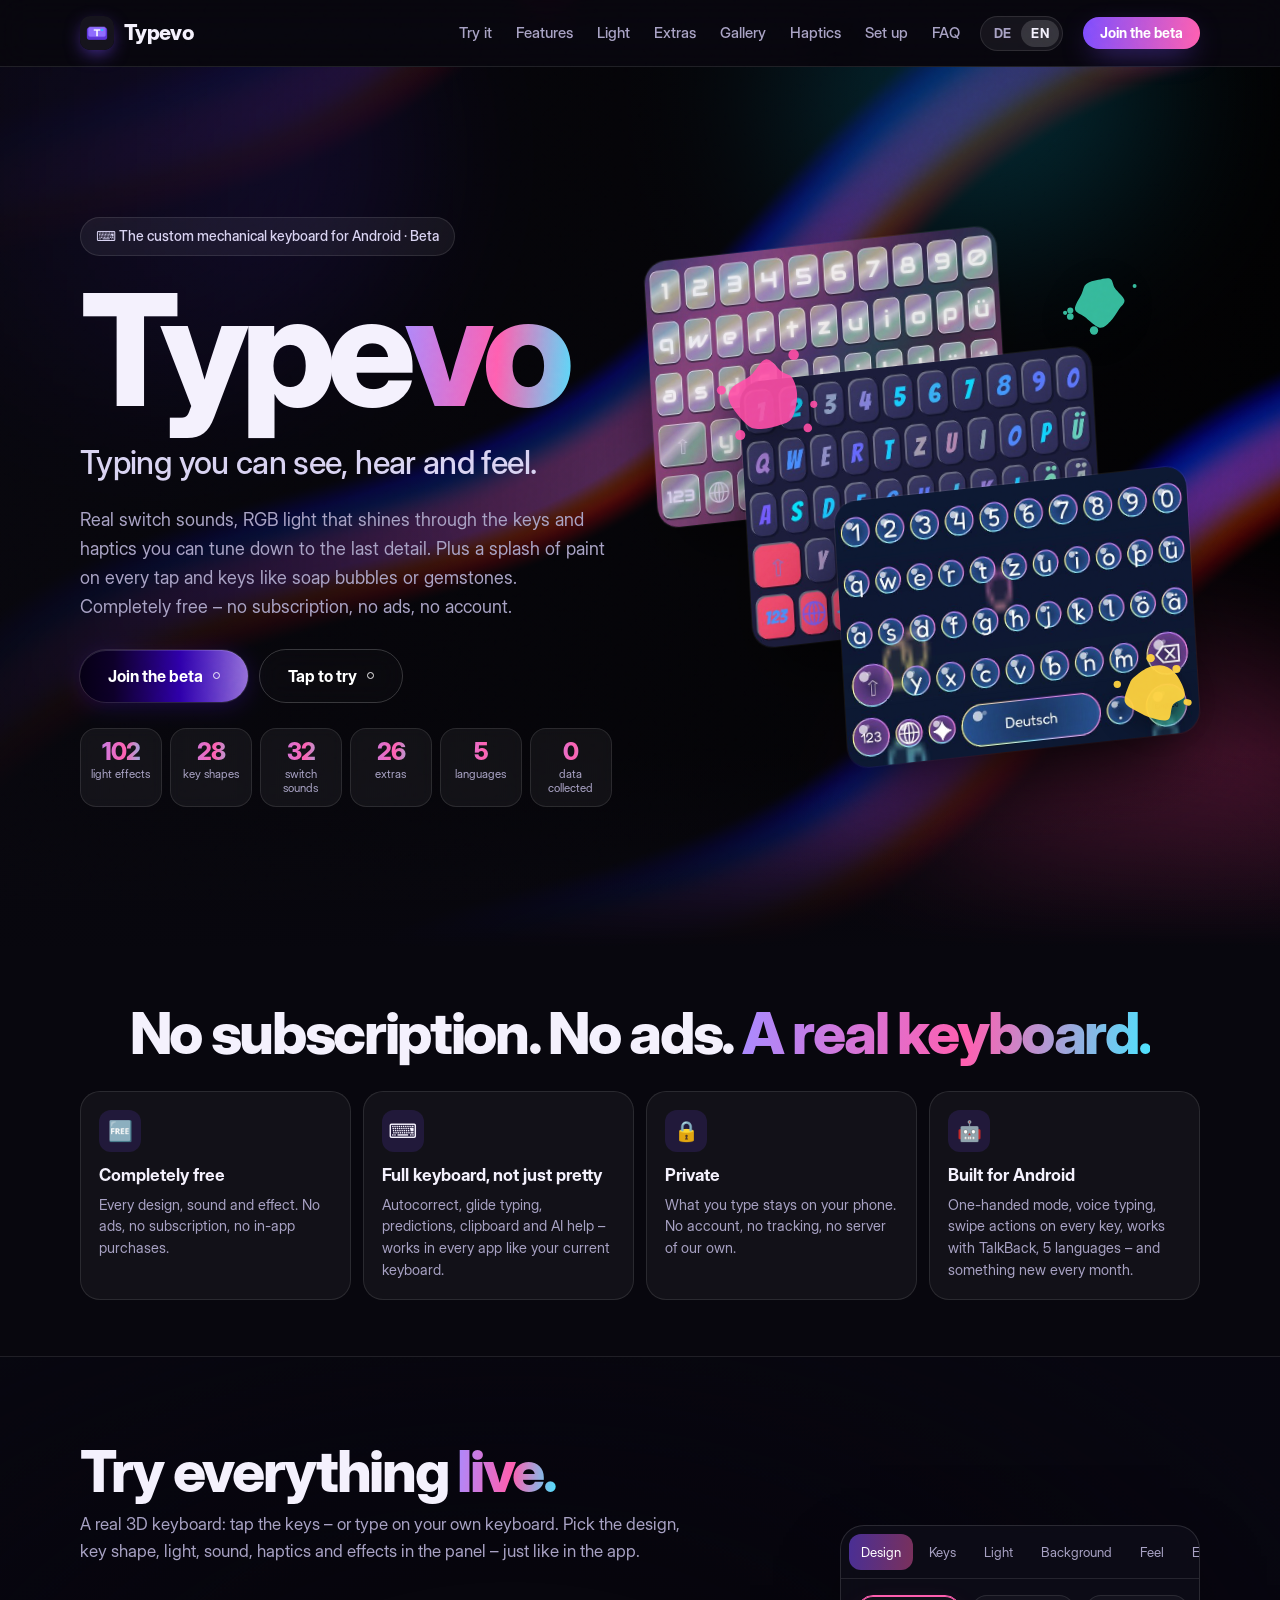
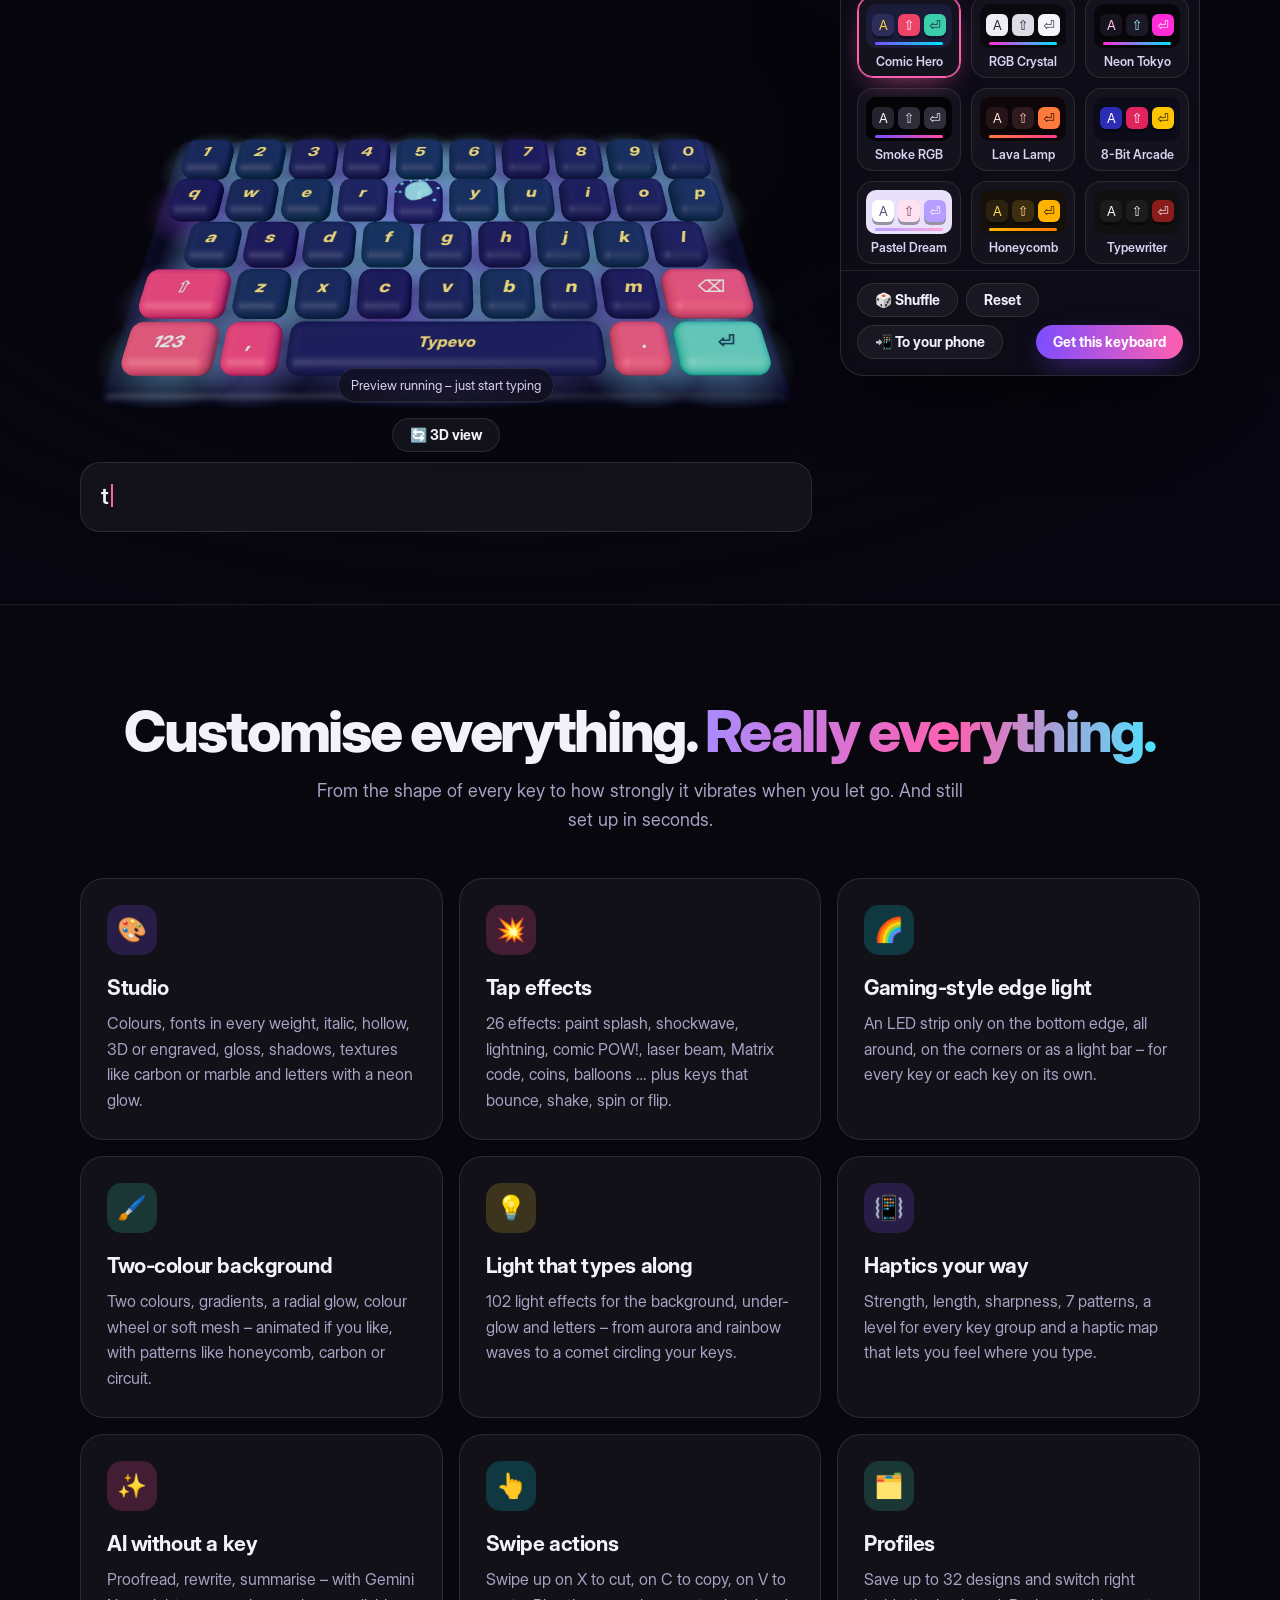
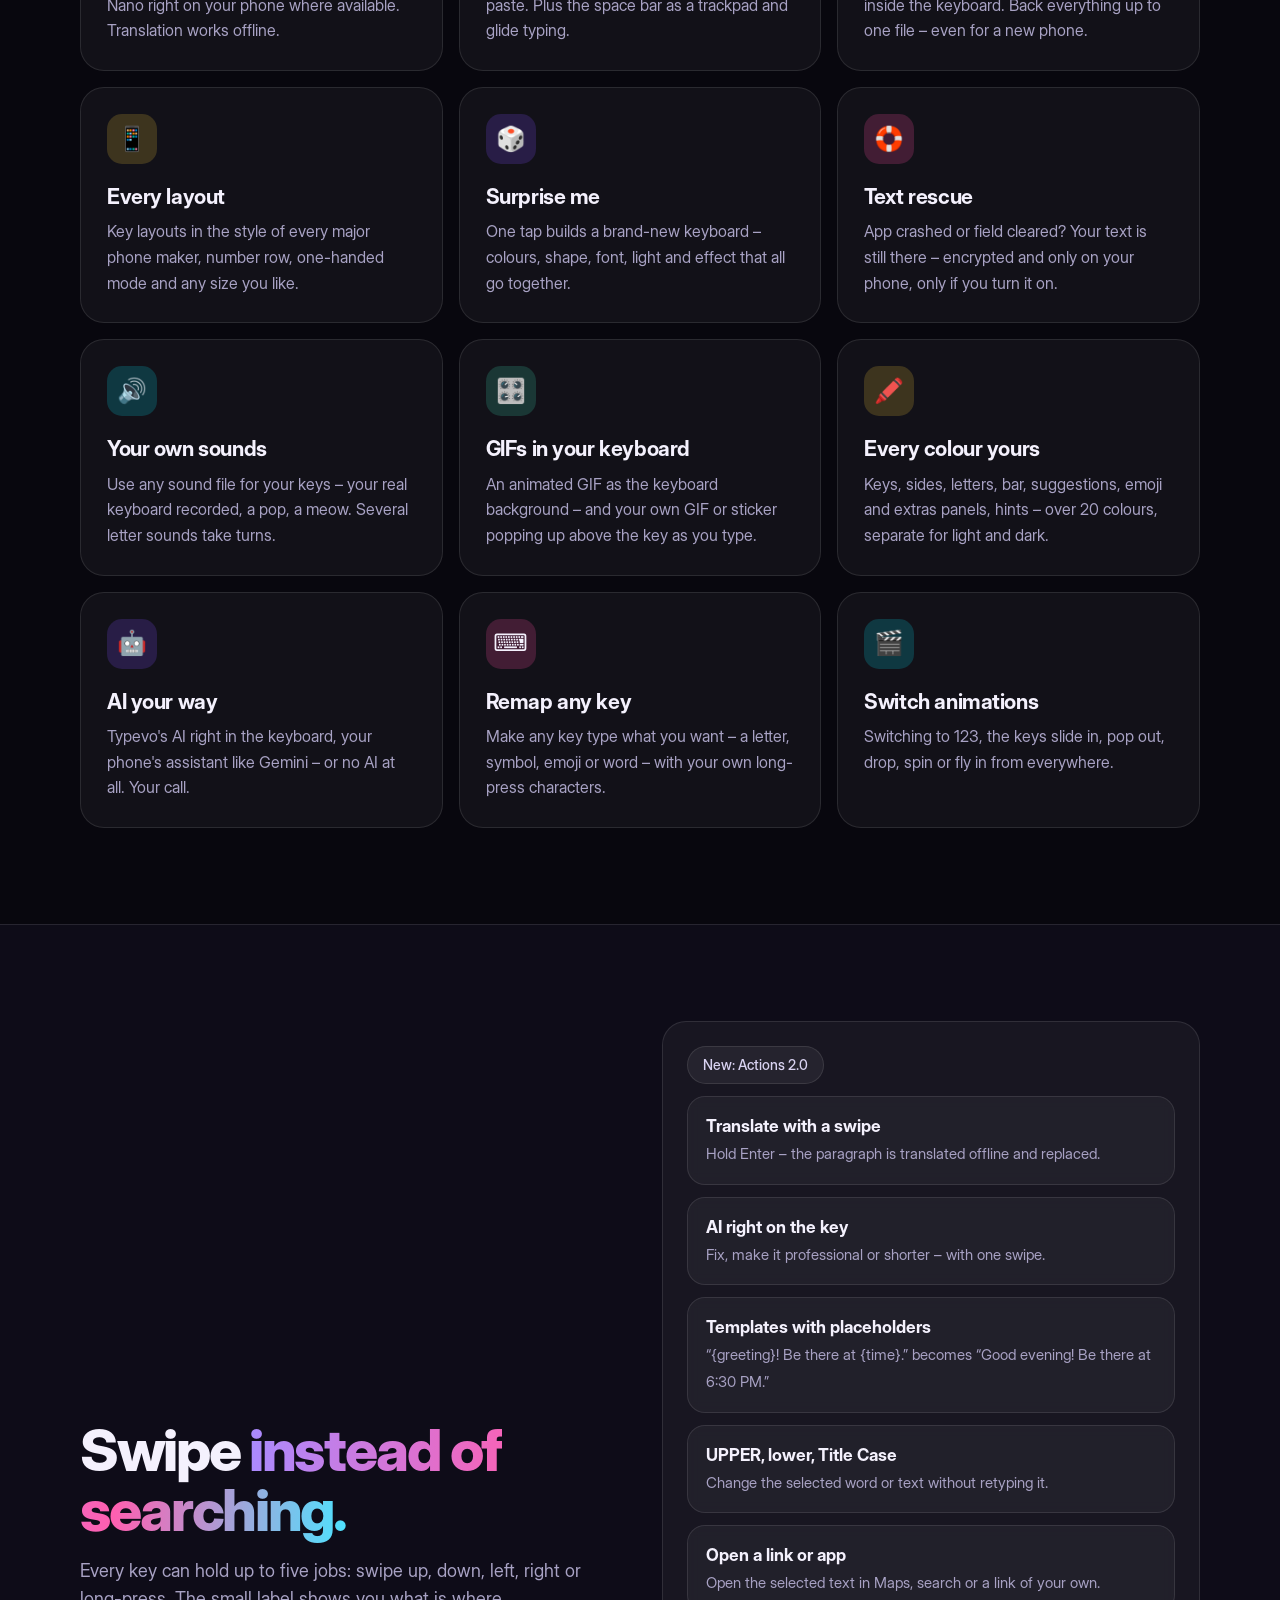
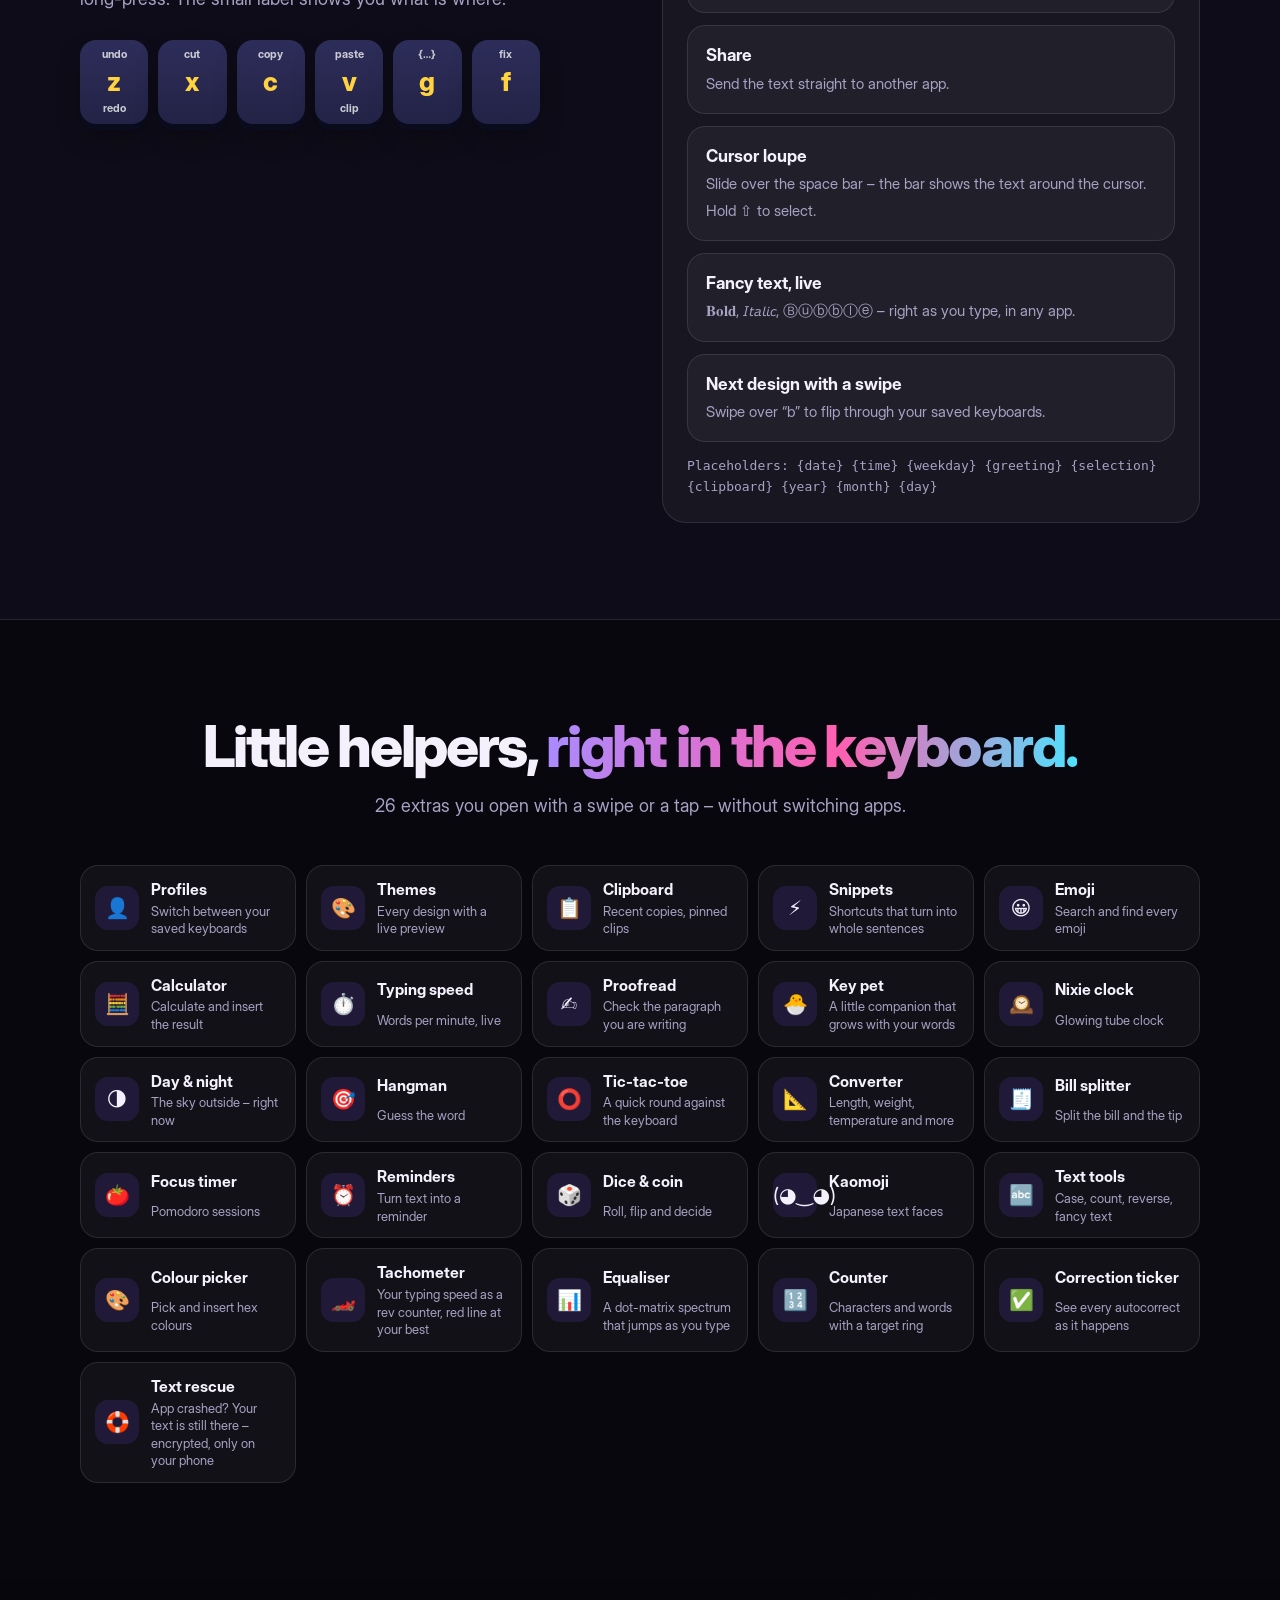
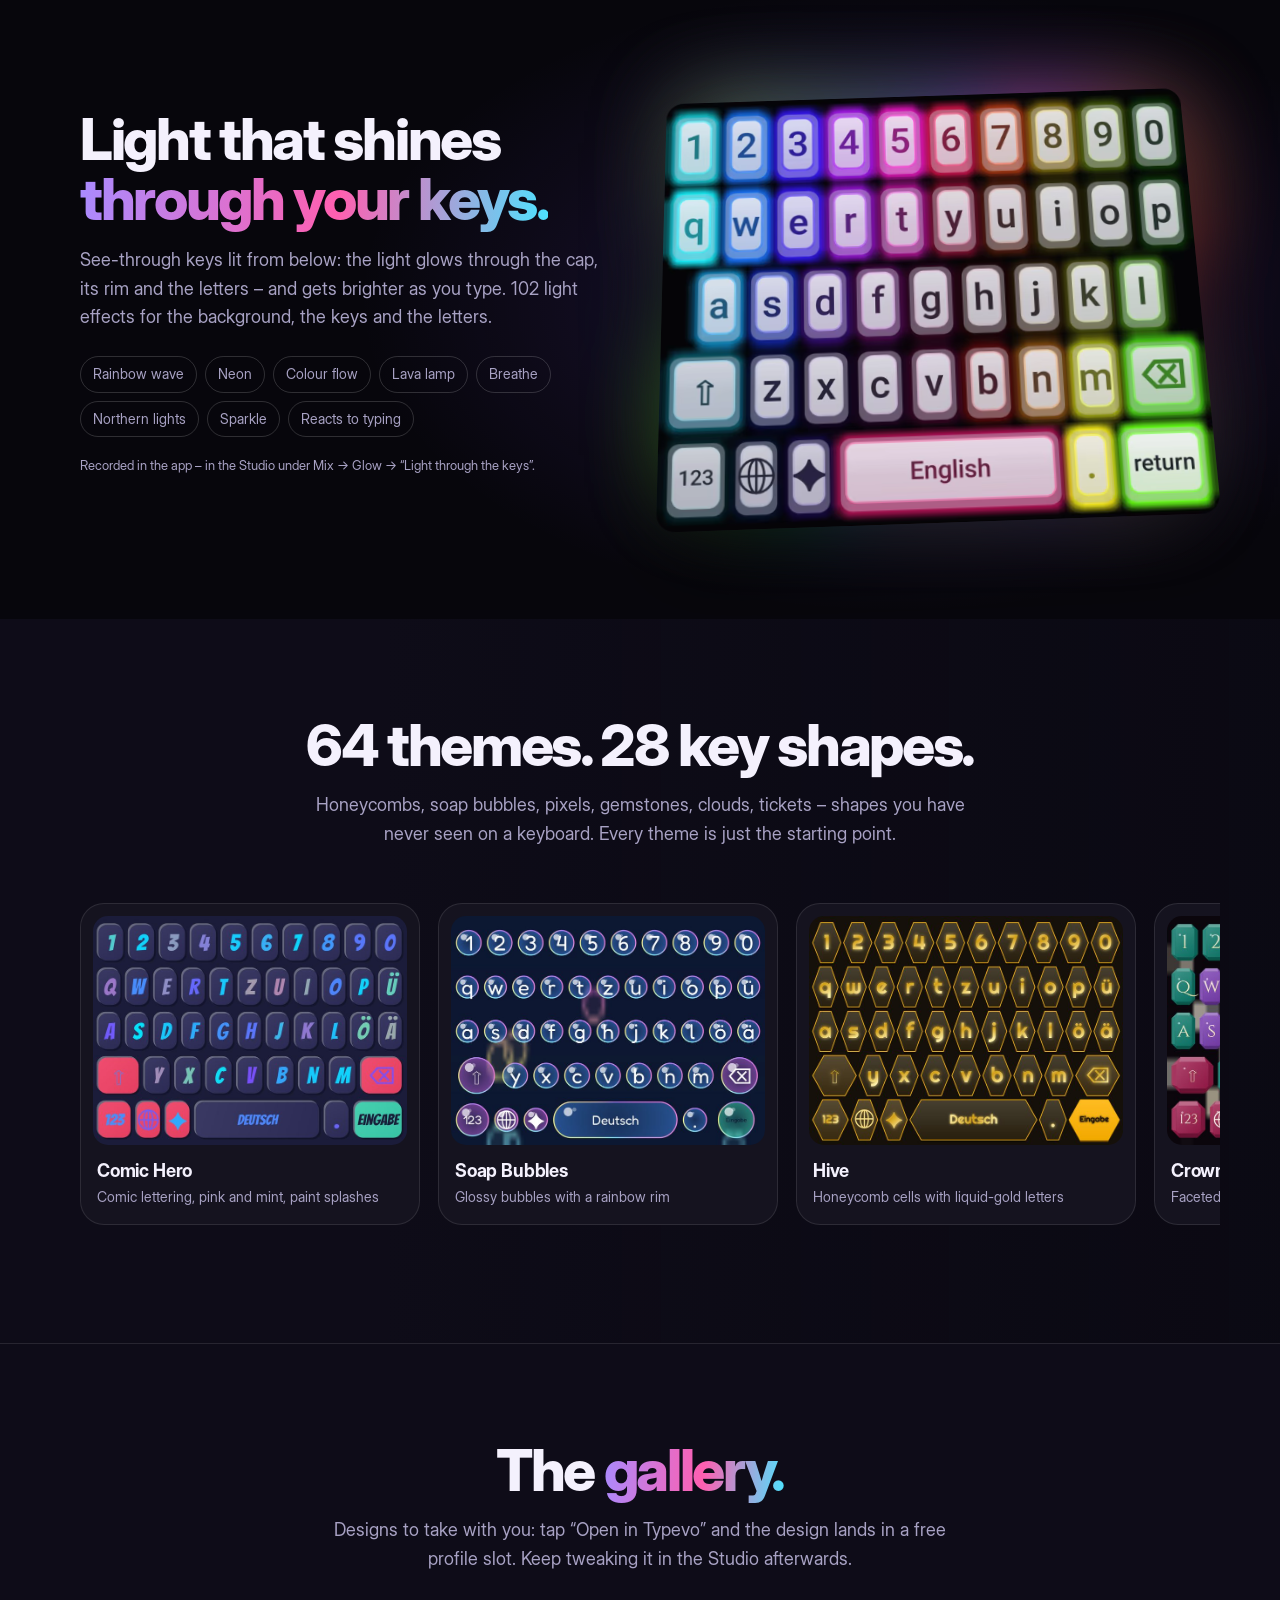
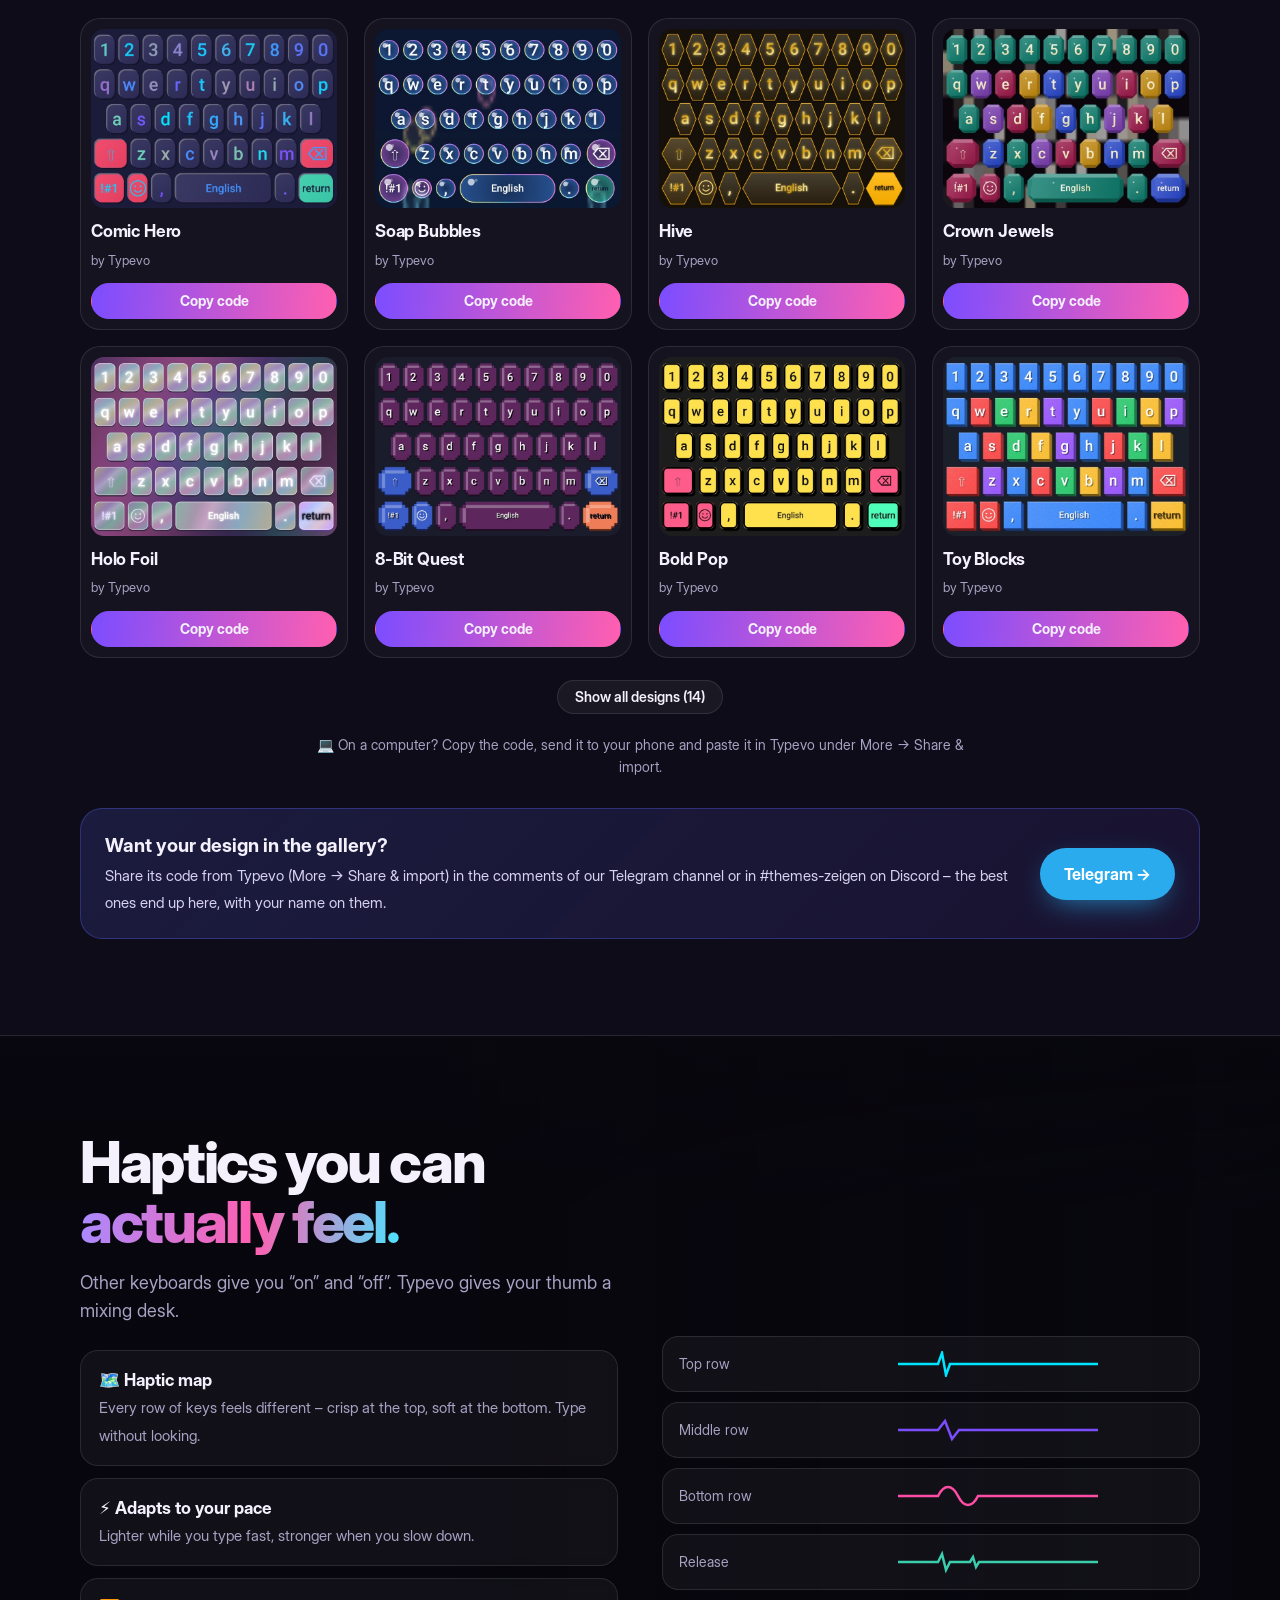
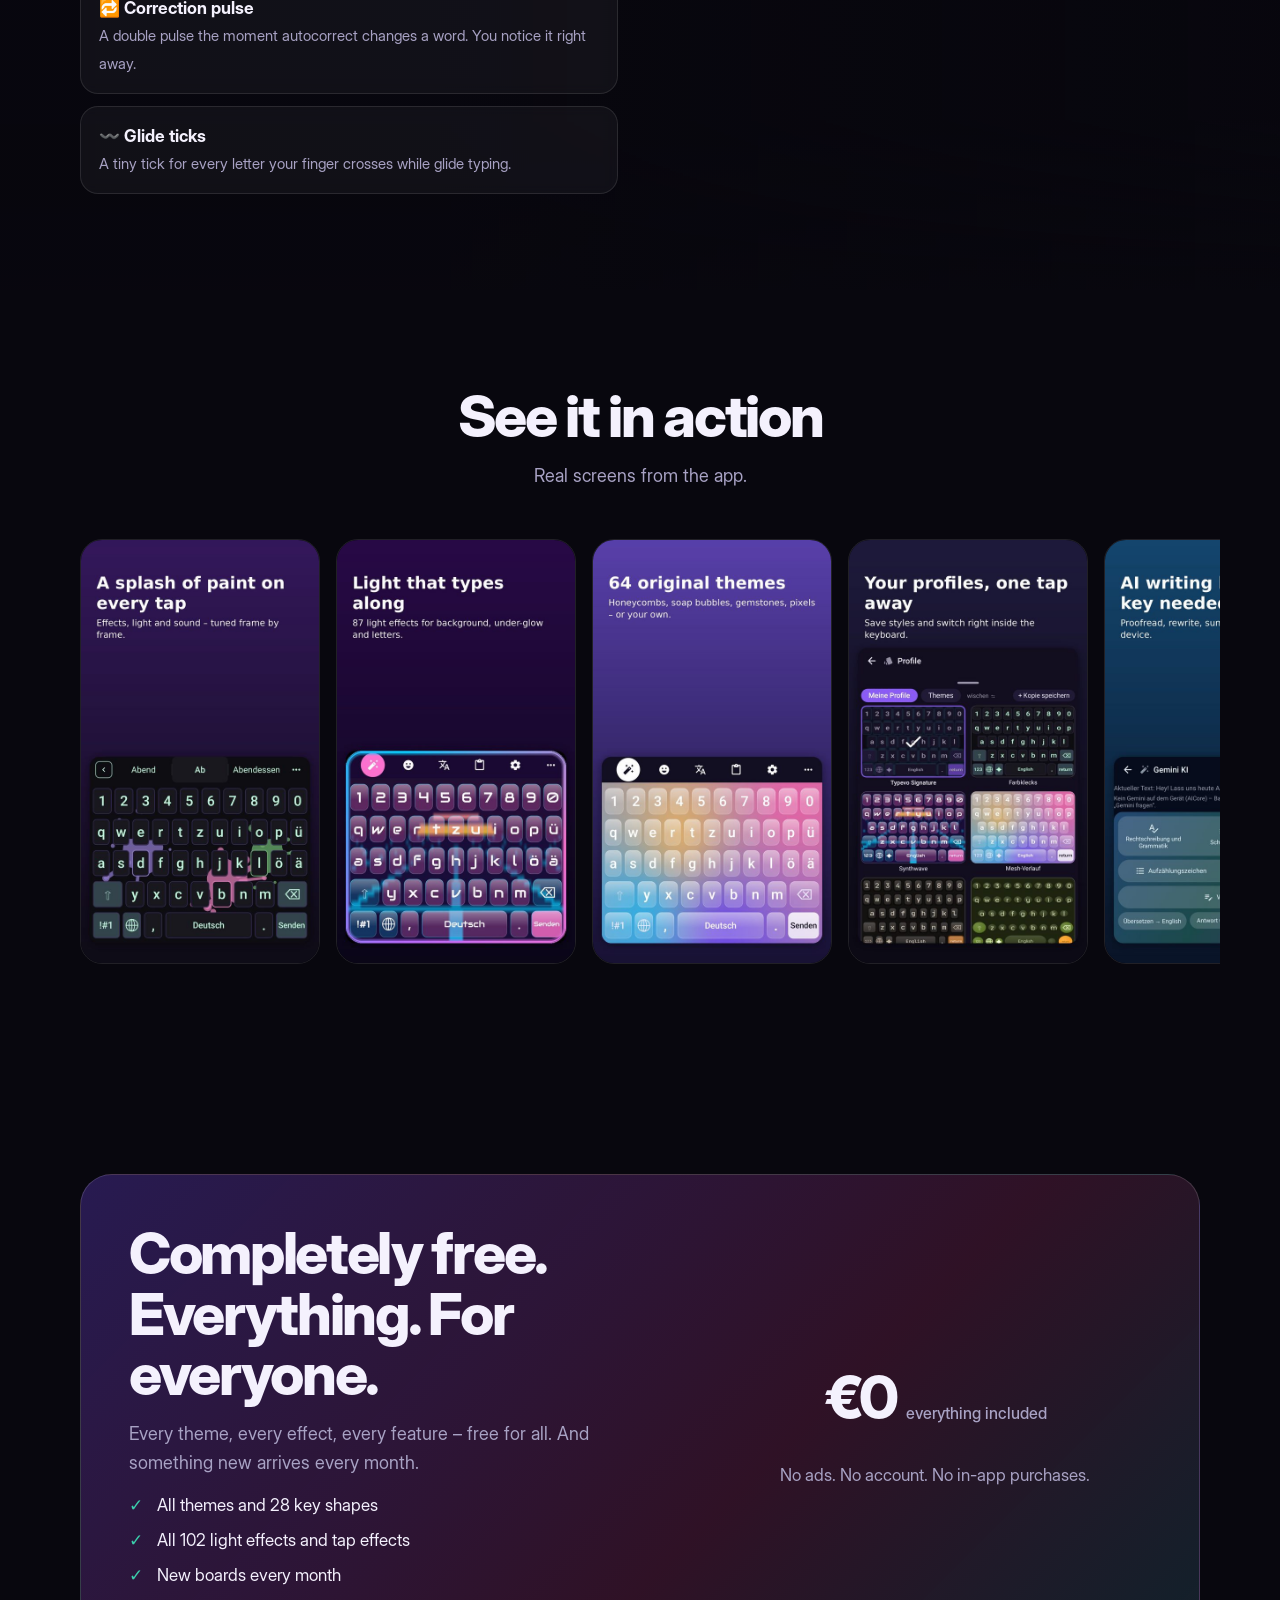
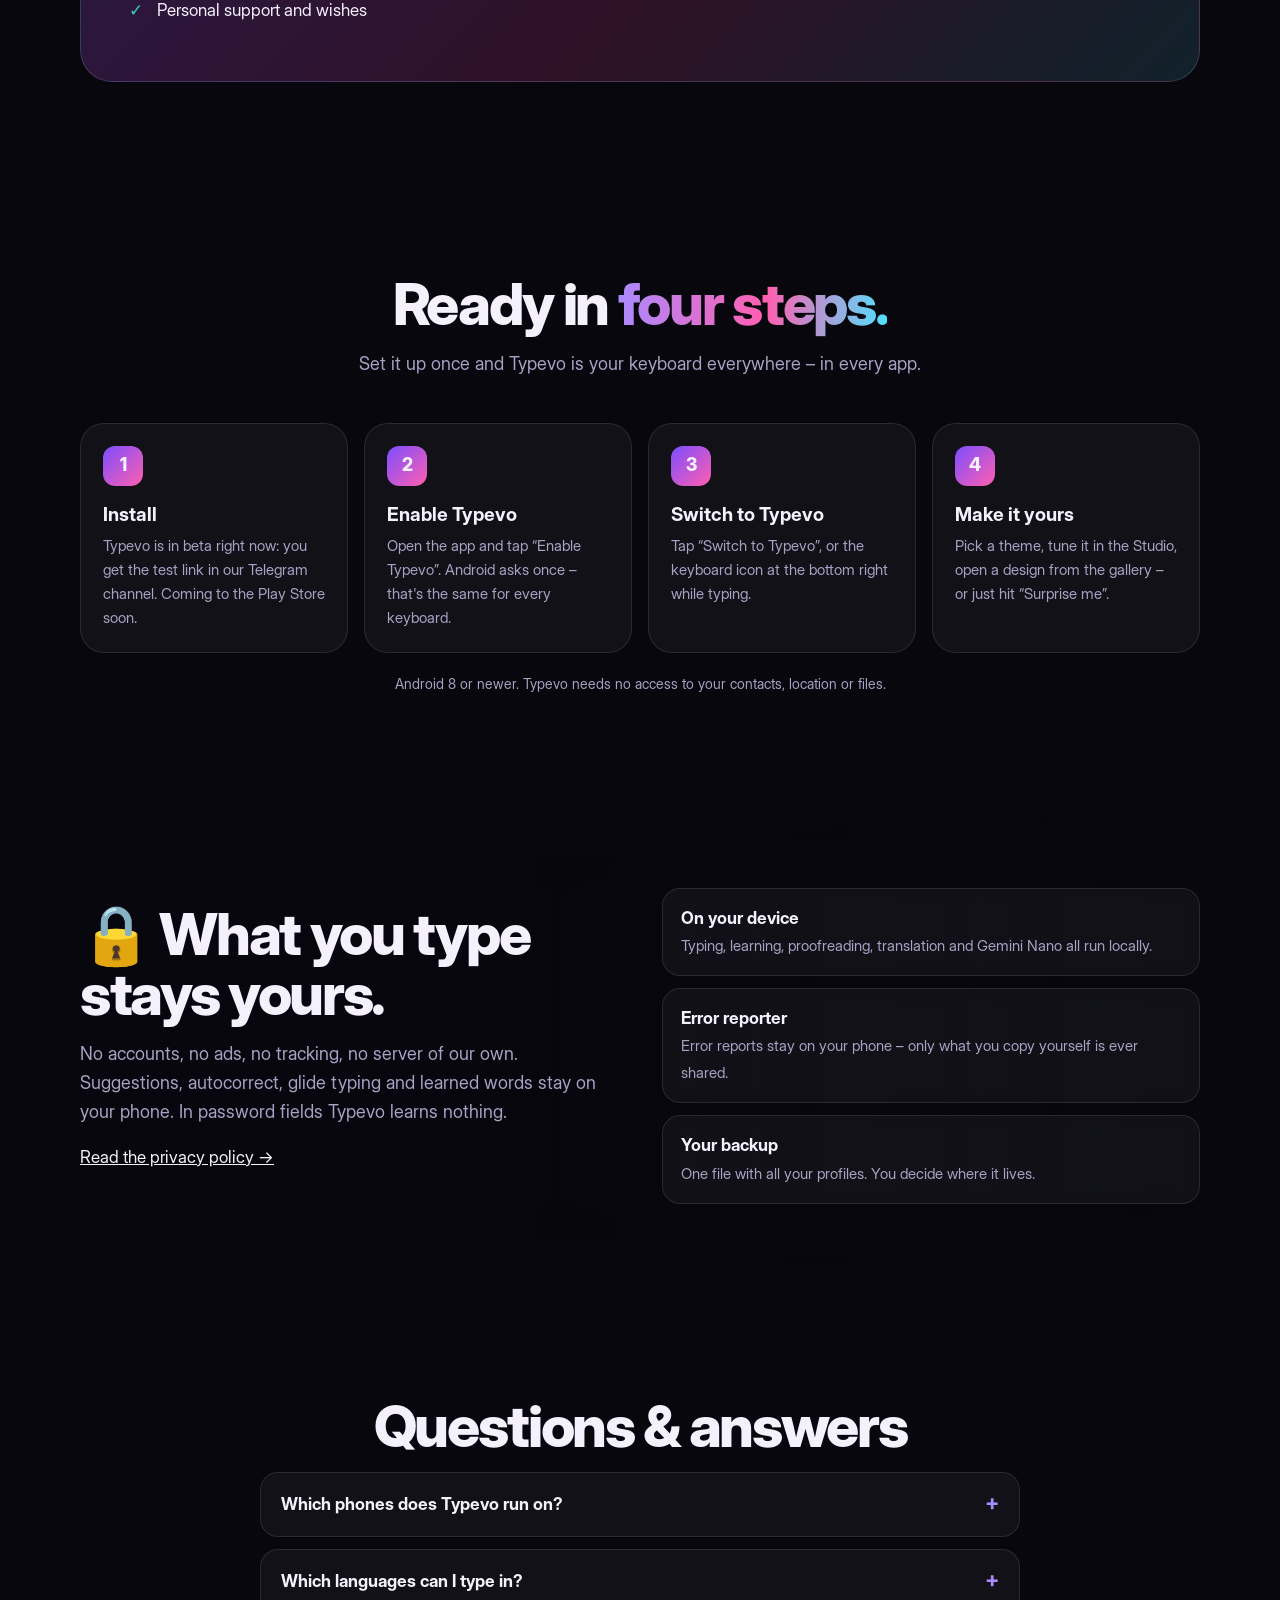
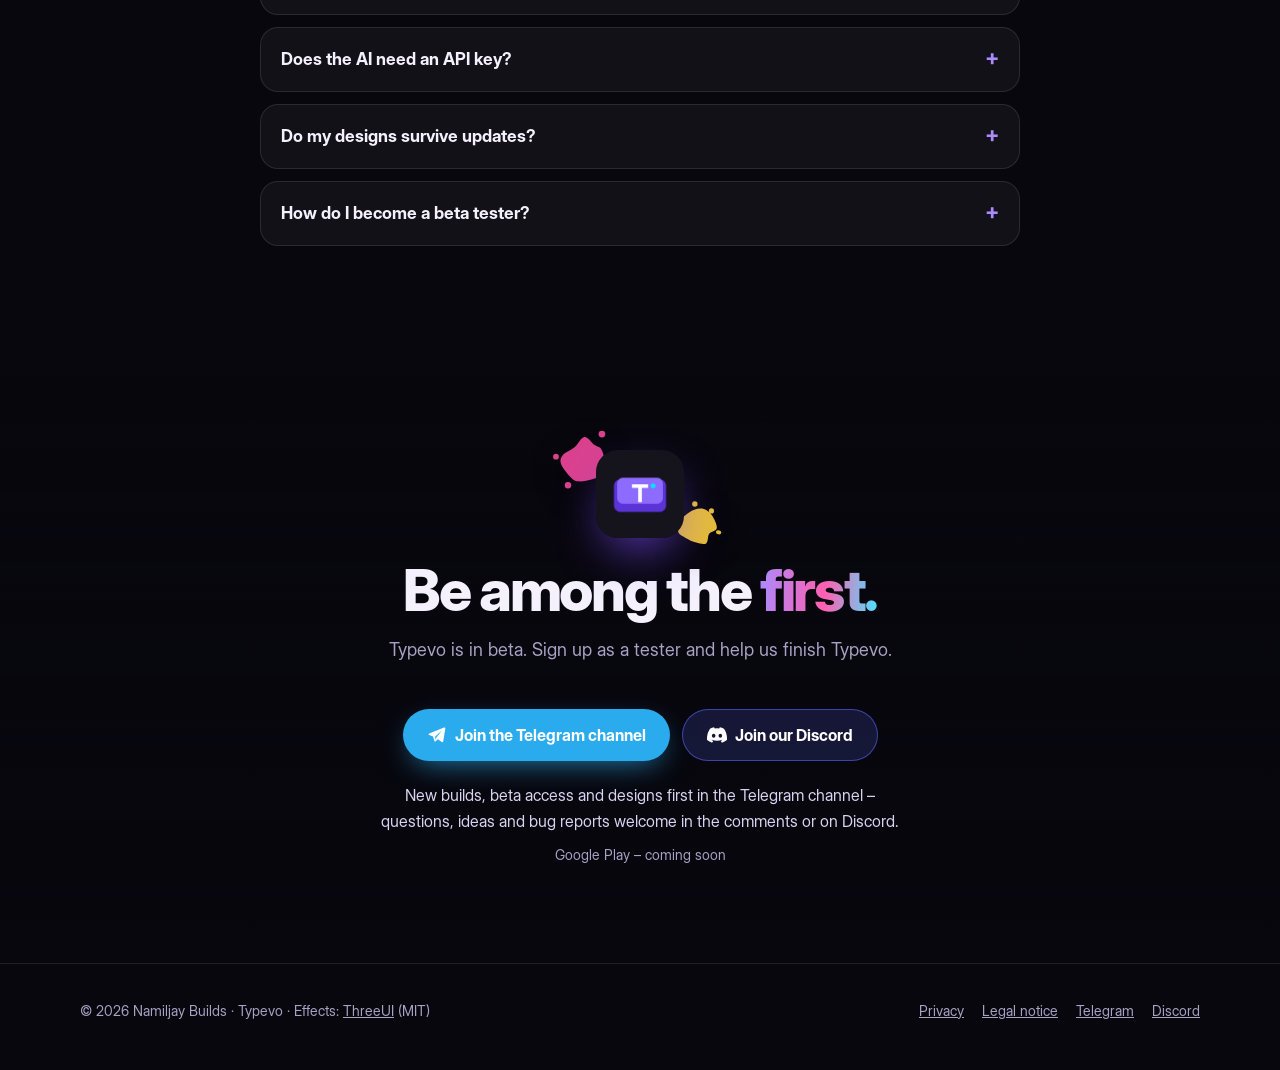
==== commit 25e0ffb0: "Website: own sounds and GIFs" ====
--- a/index.html
+++ b/index.html
@@ -14,7 +14,7 @@
 <meta property="og:locale:alternate" content="en_US">
 <link rel="icon" type="image/png" href="assets/icon.png">
 <link rel="apple-touch-icon" href="assets/icon.png">
-  <script type="module" crossorigin src="./site/index-B0nNxUwU.js"></script>
+  <script type="module" crossorigin src="./site/index-ochncqAs.js"></script>
   <link rel="stylesheet" crossorigin href="./site/index-BHKBlhTF.css">
 </head>
 <body>
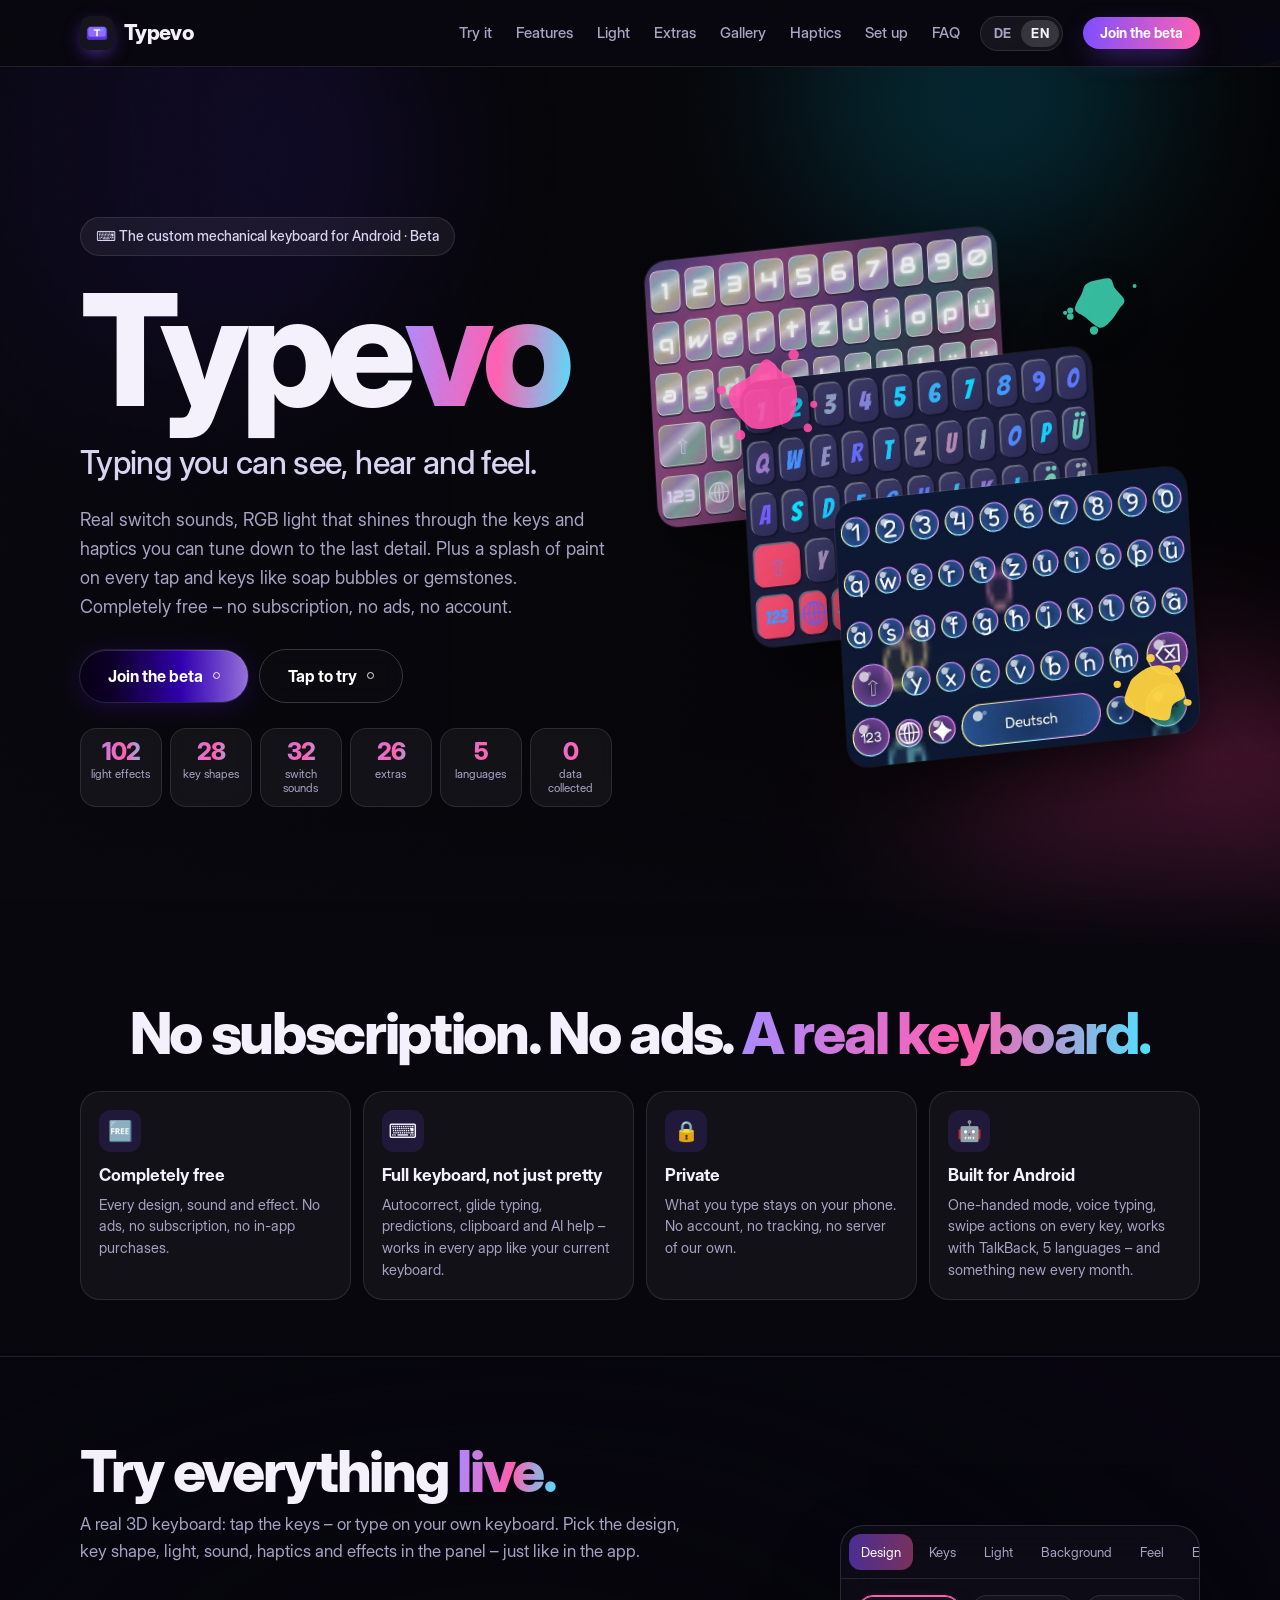
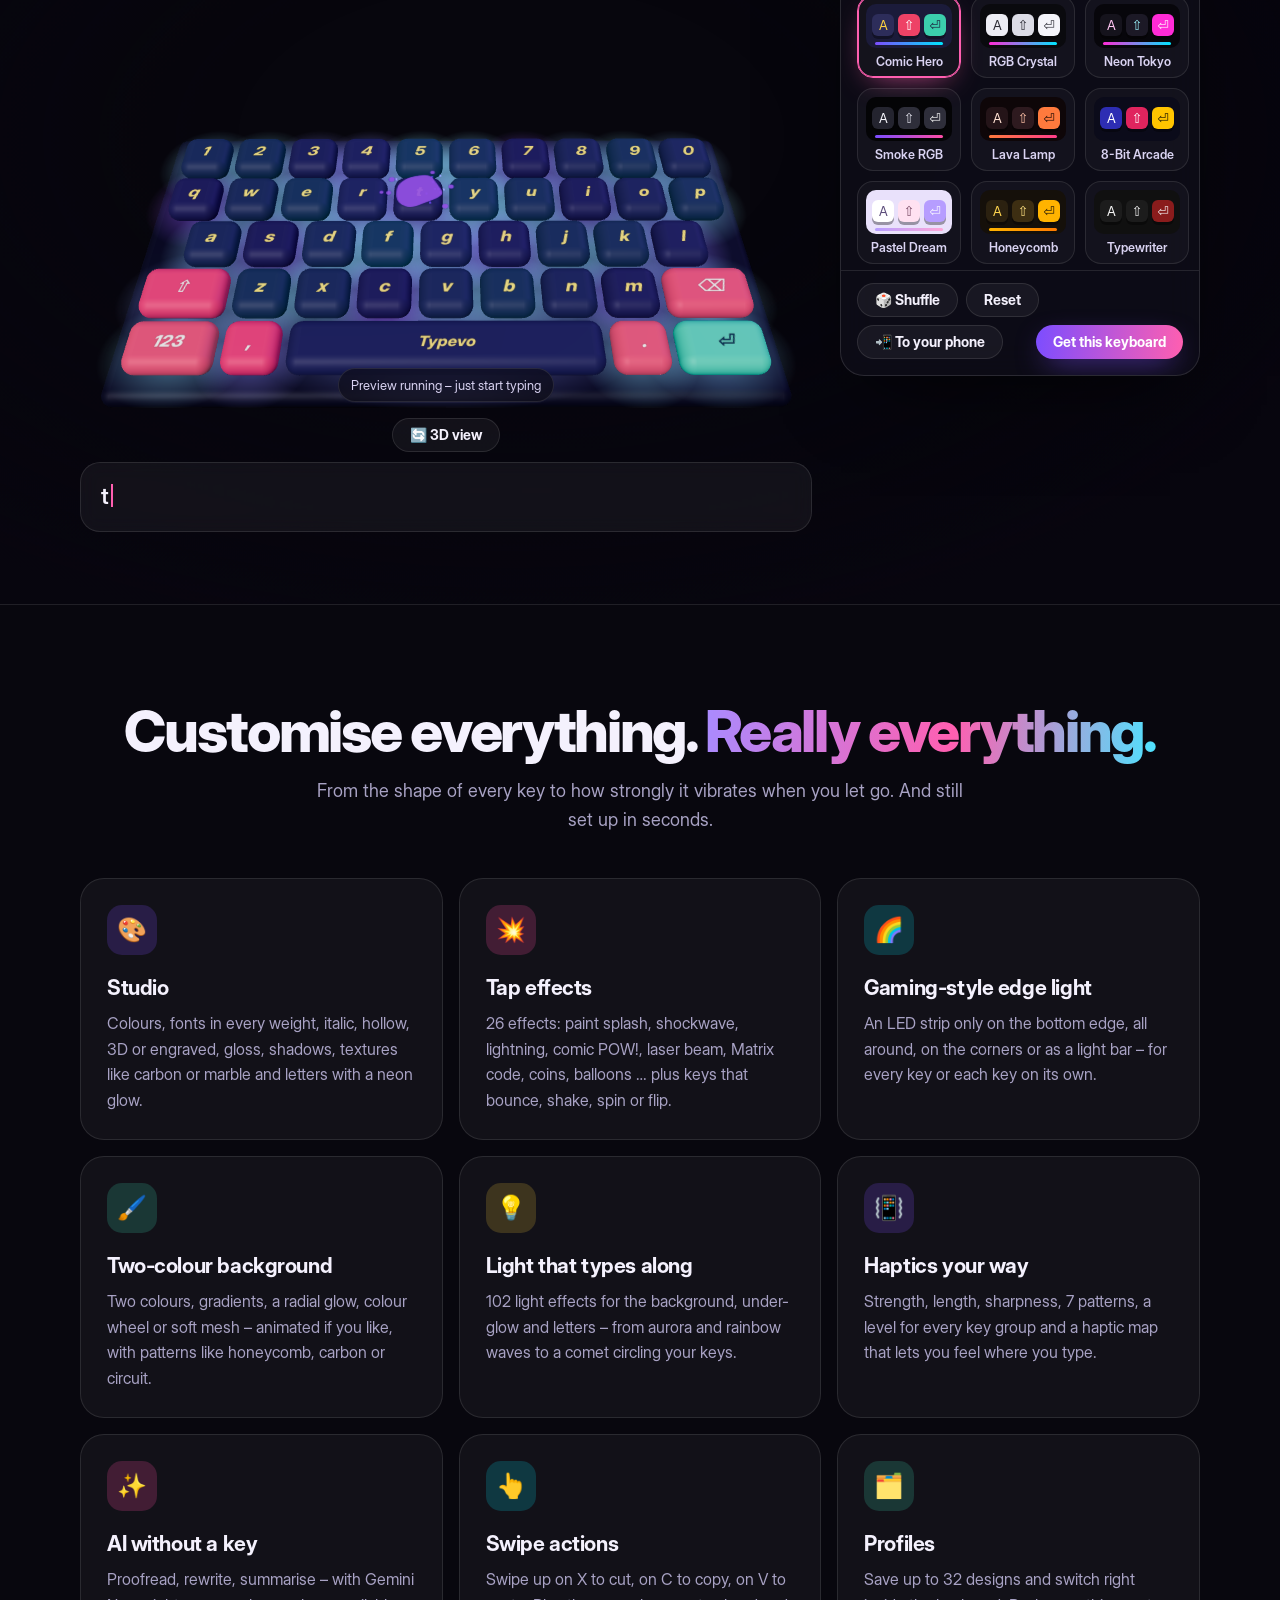
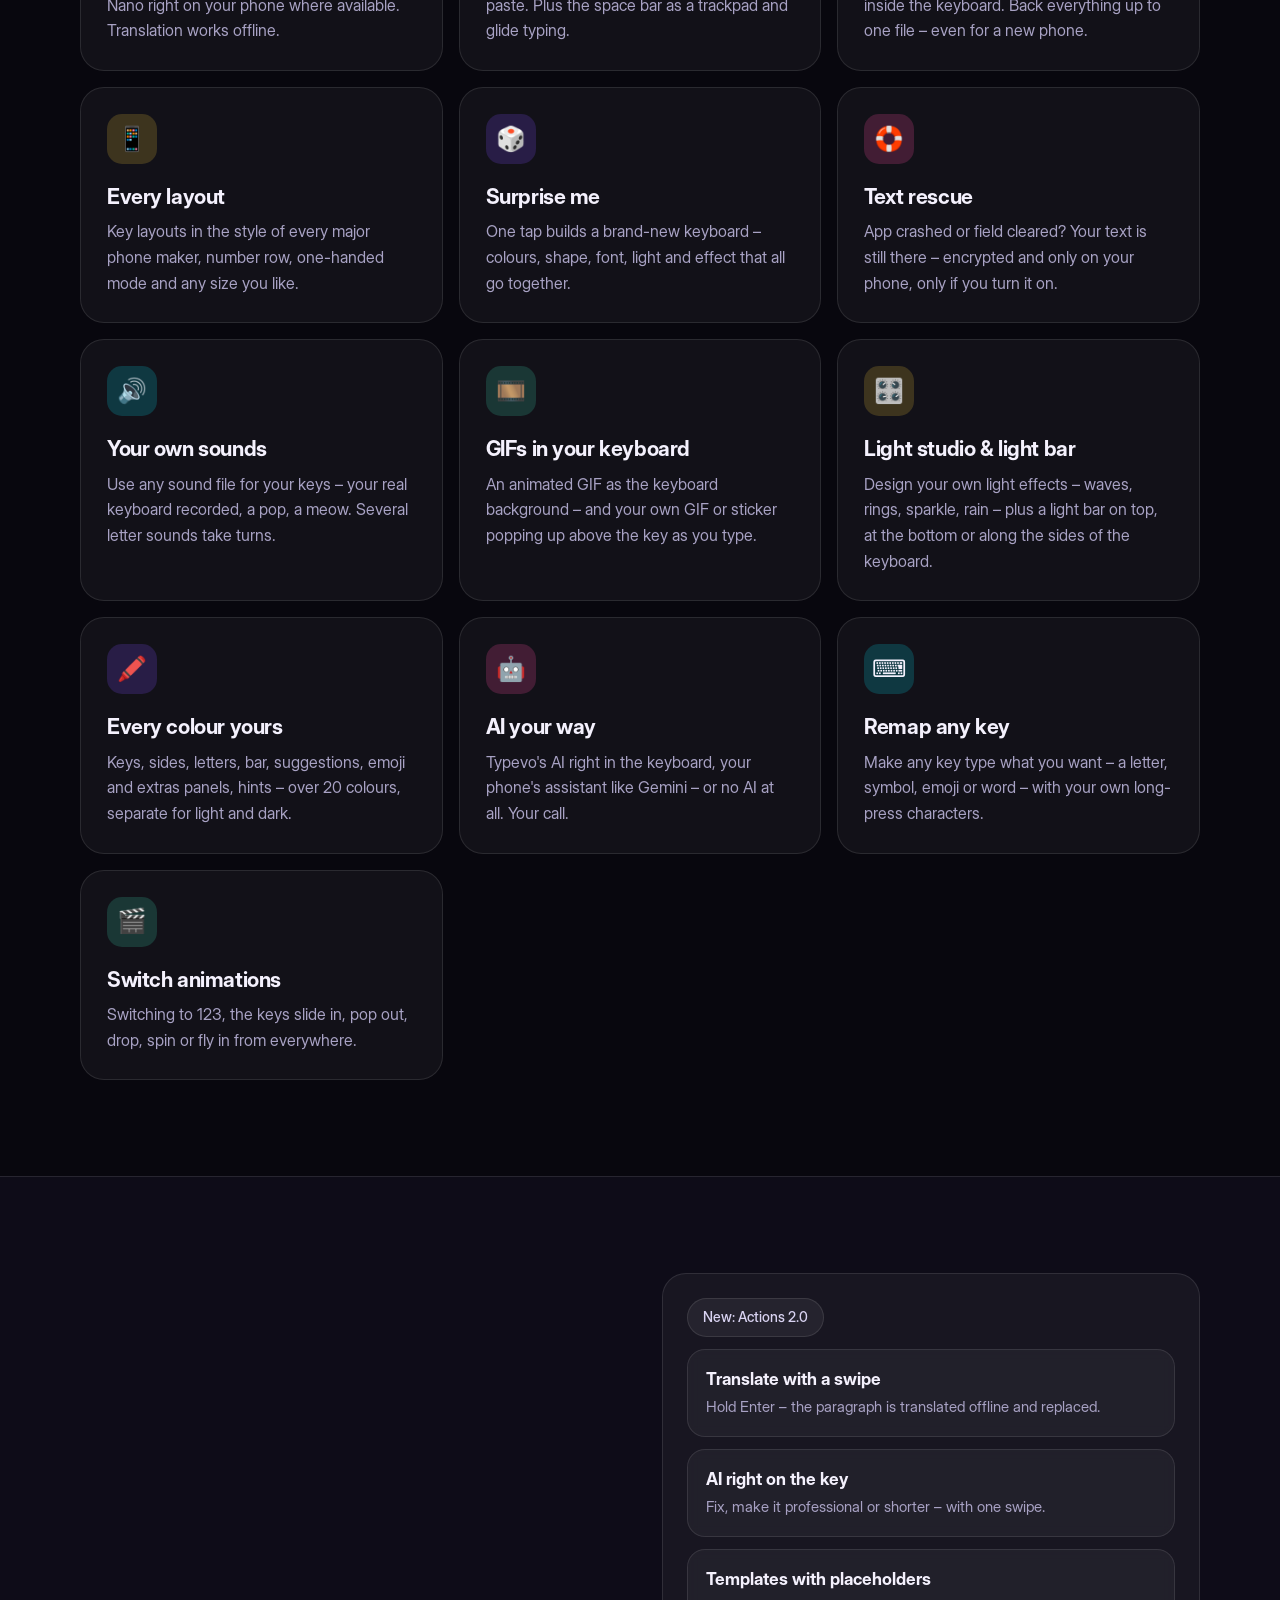
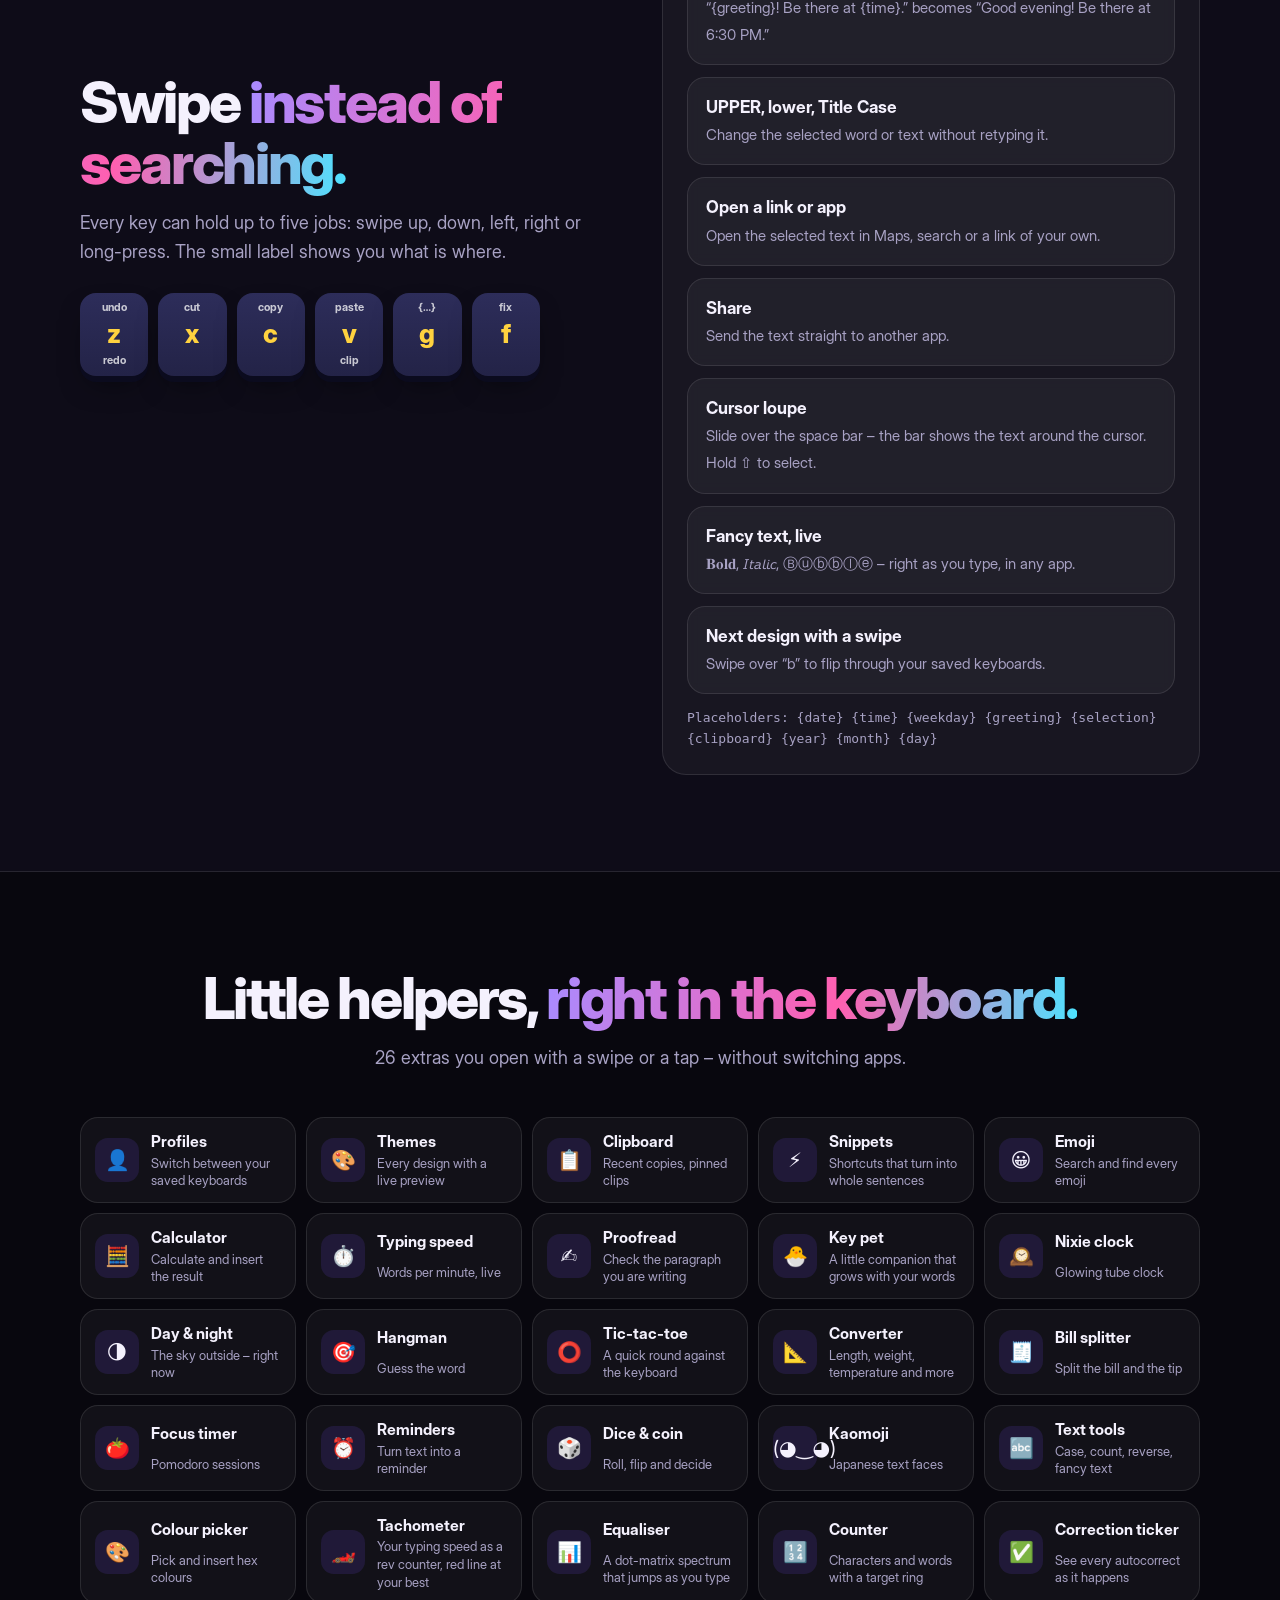
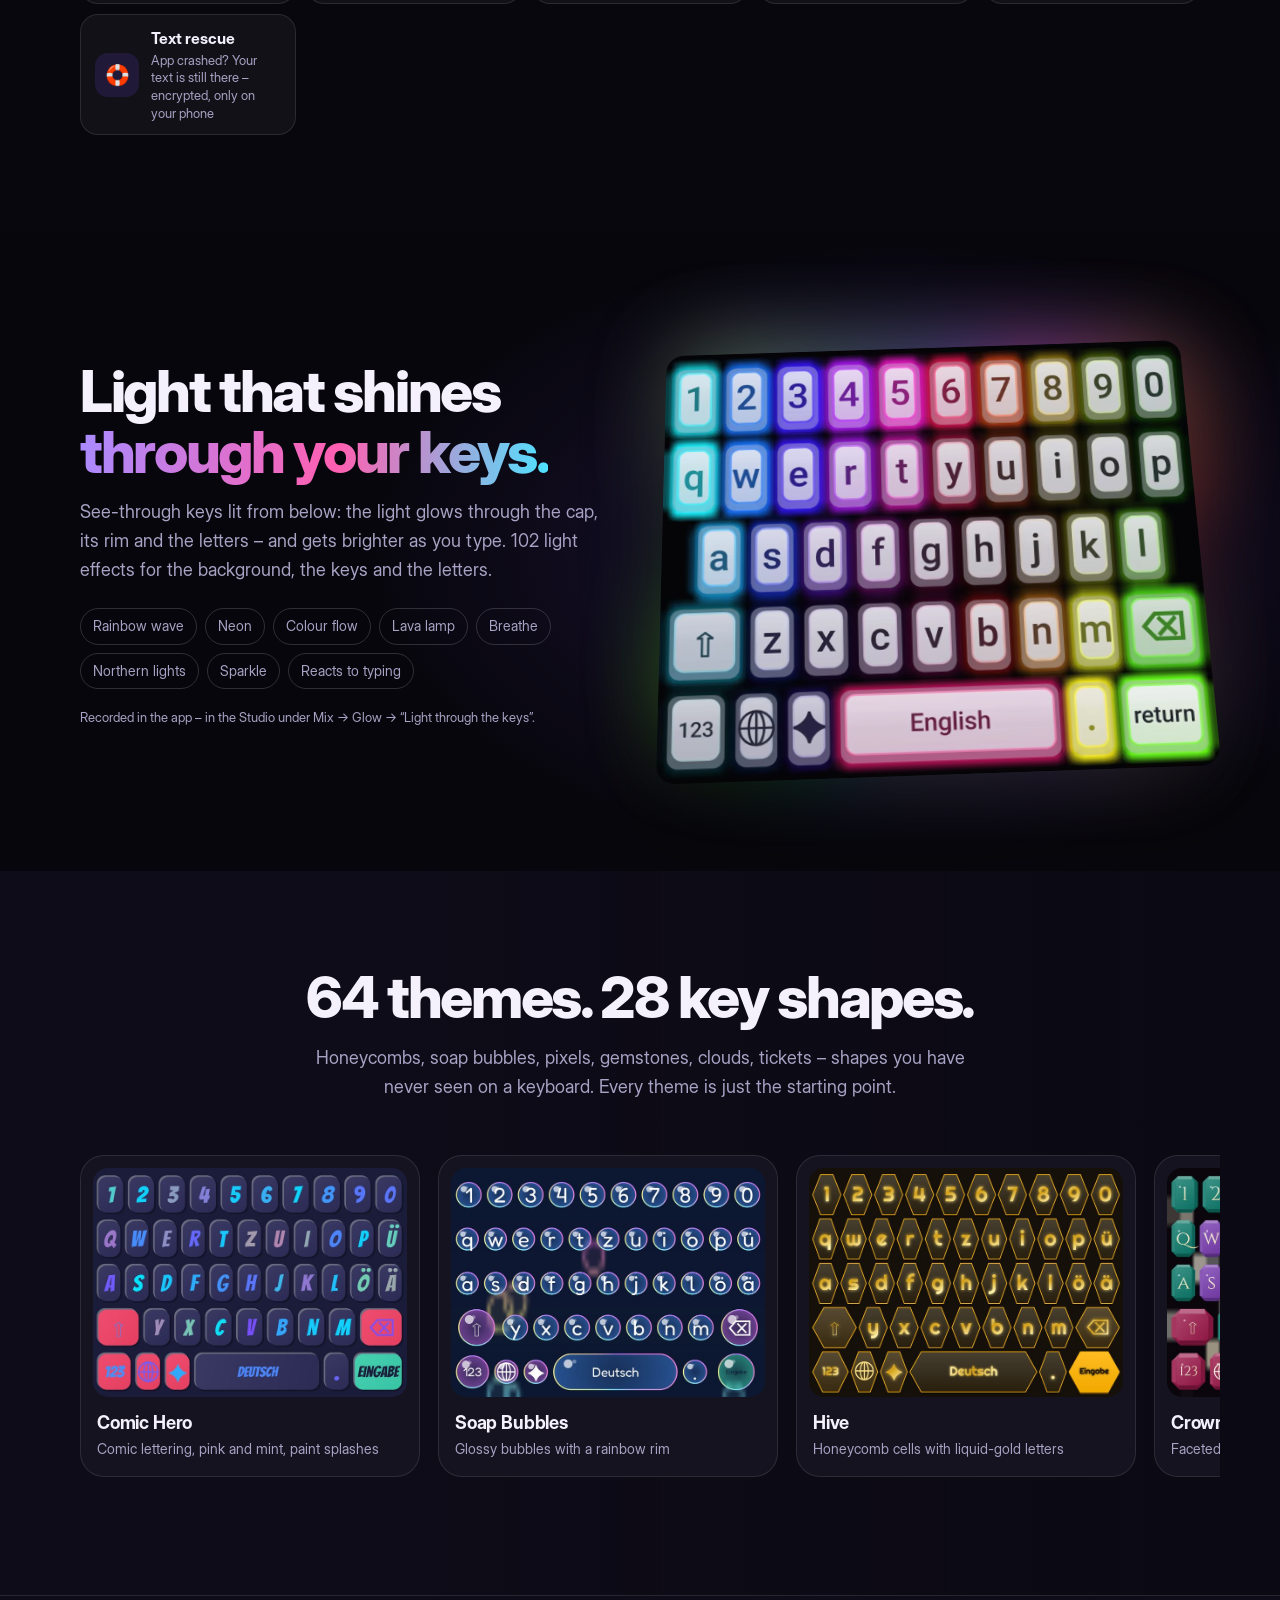
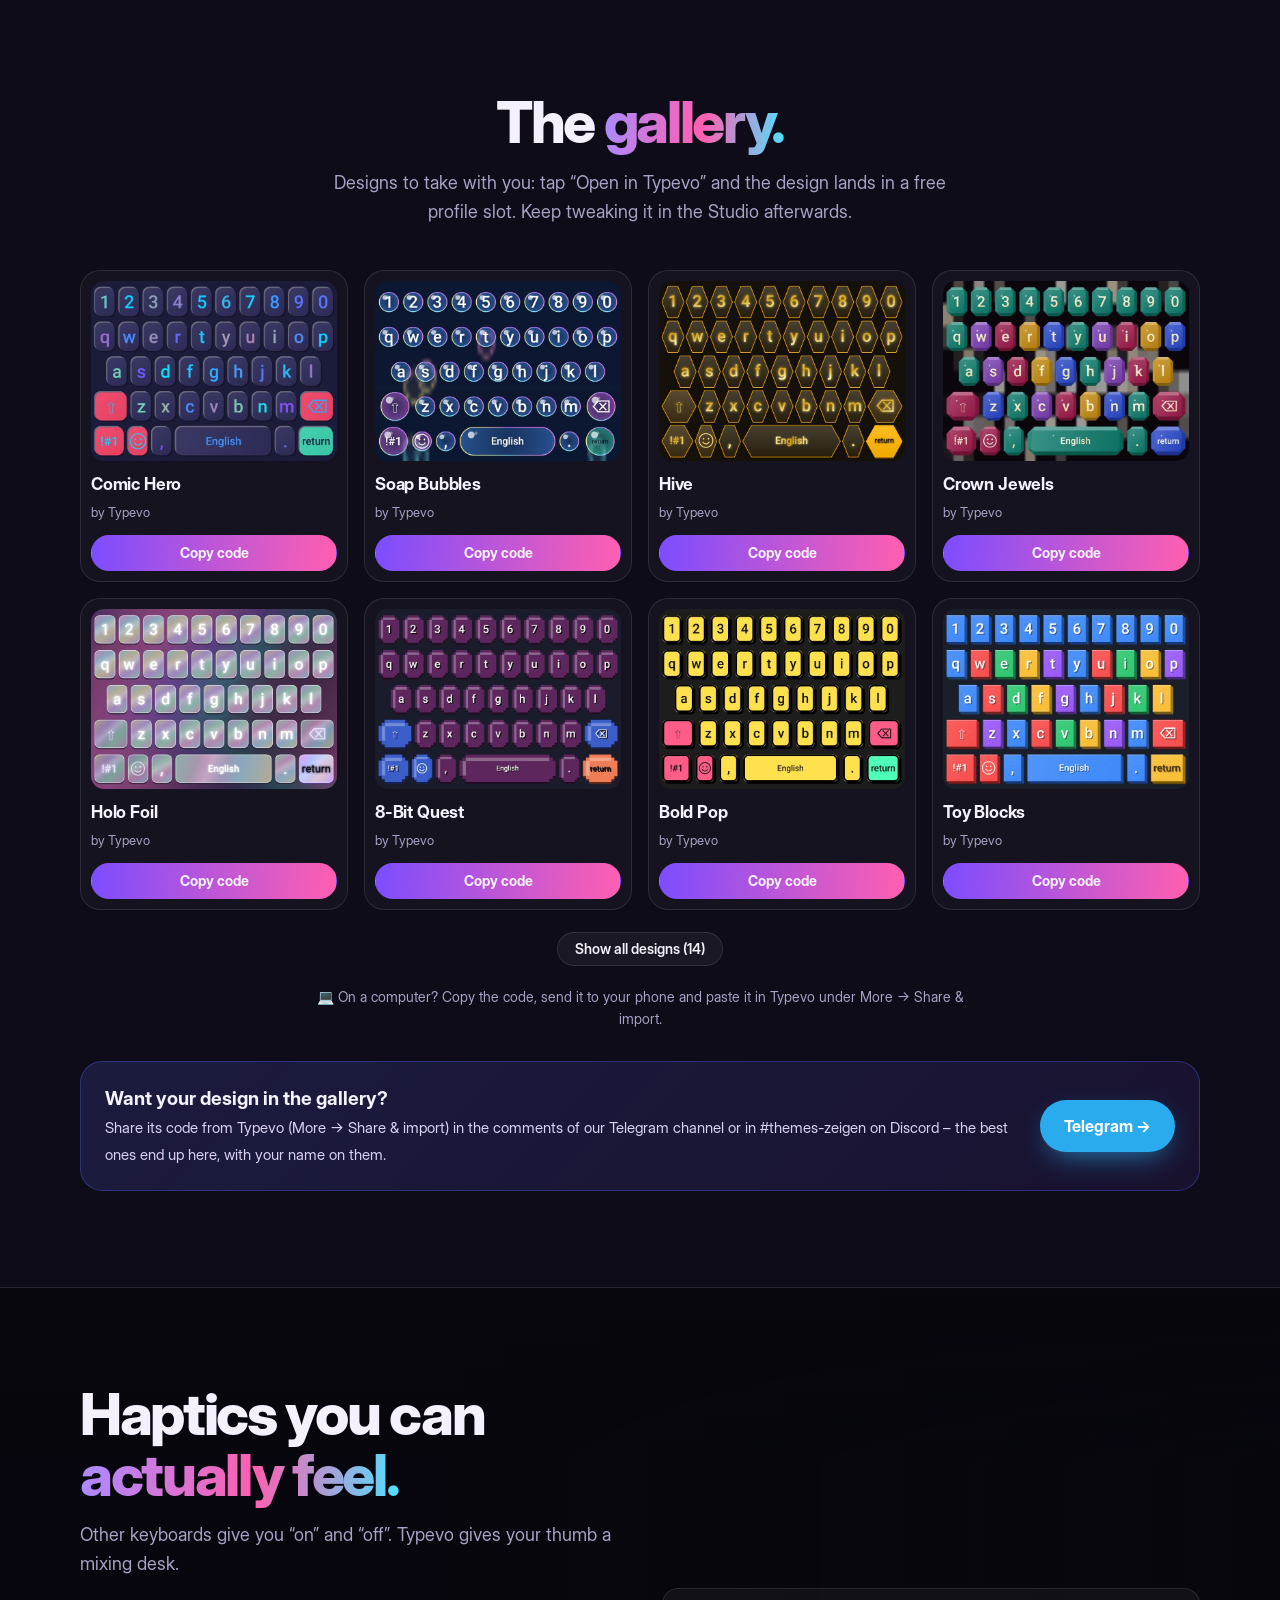
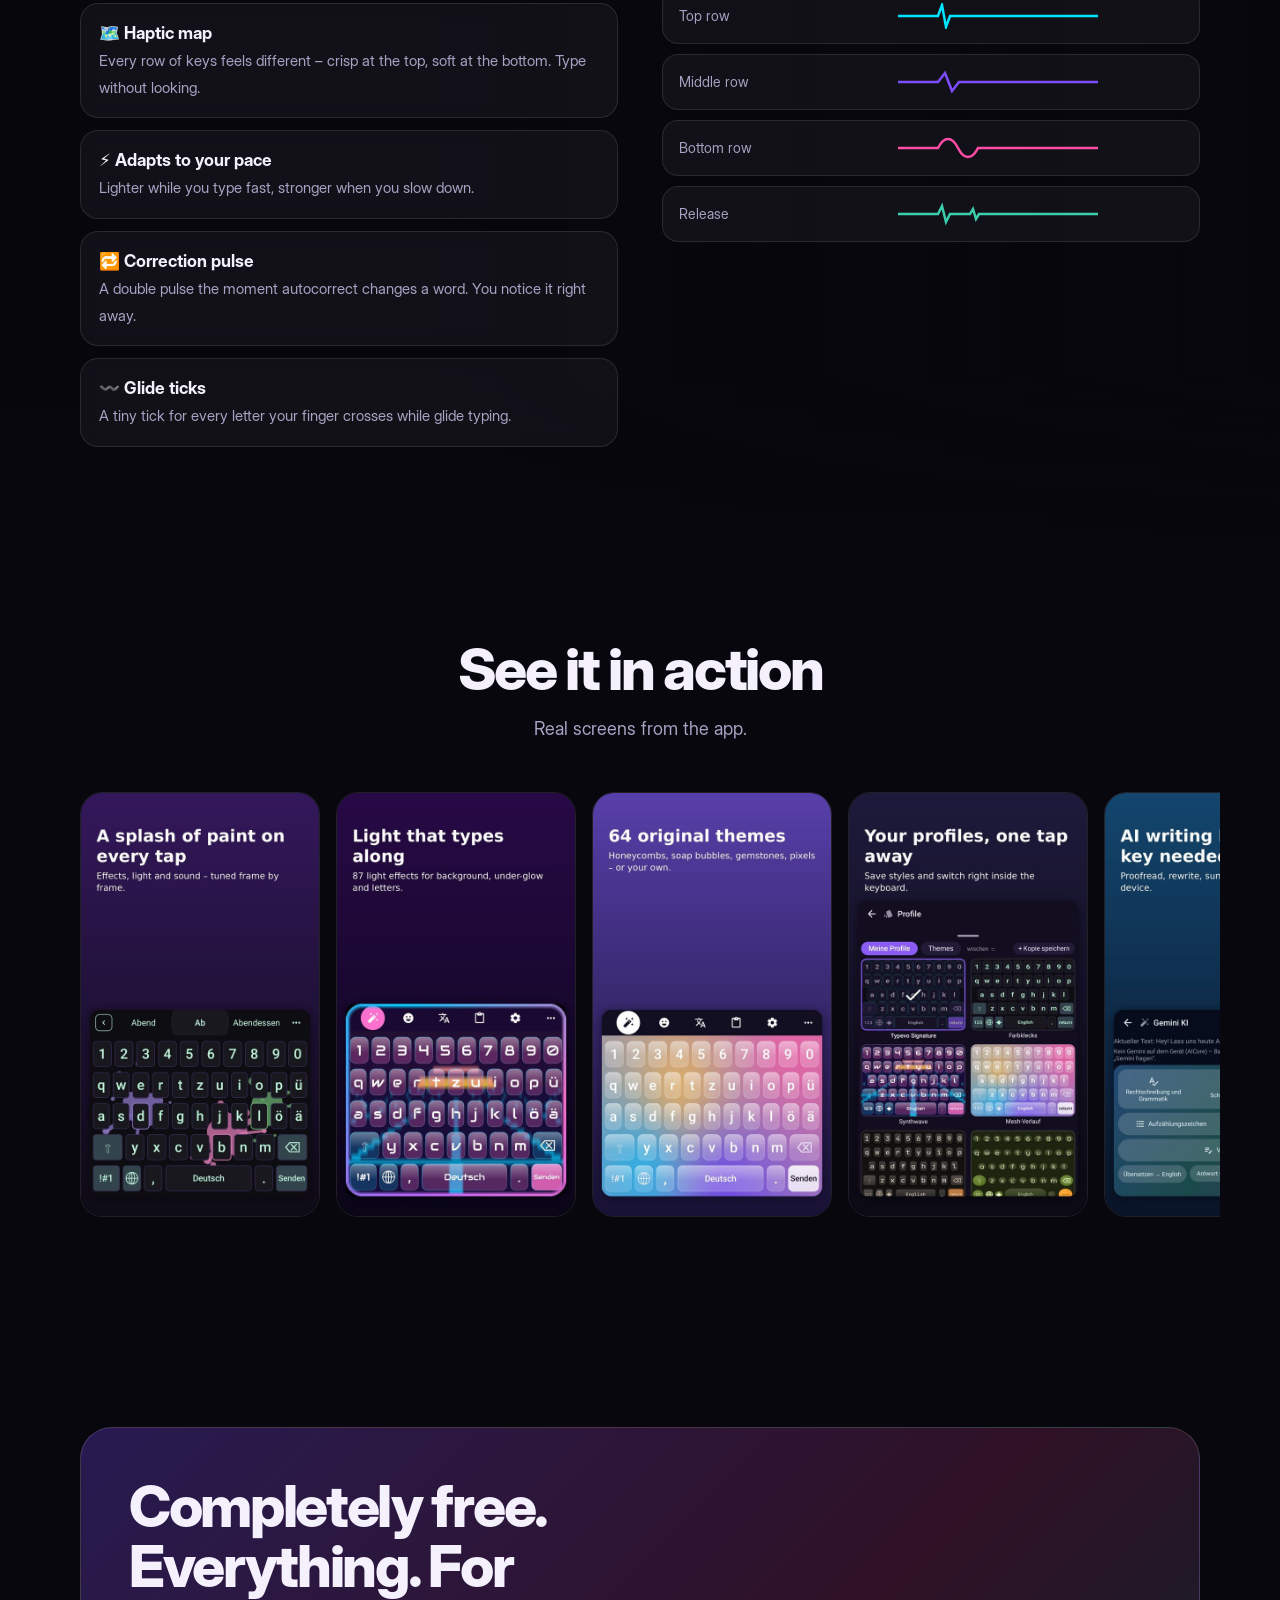
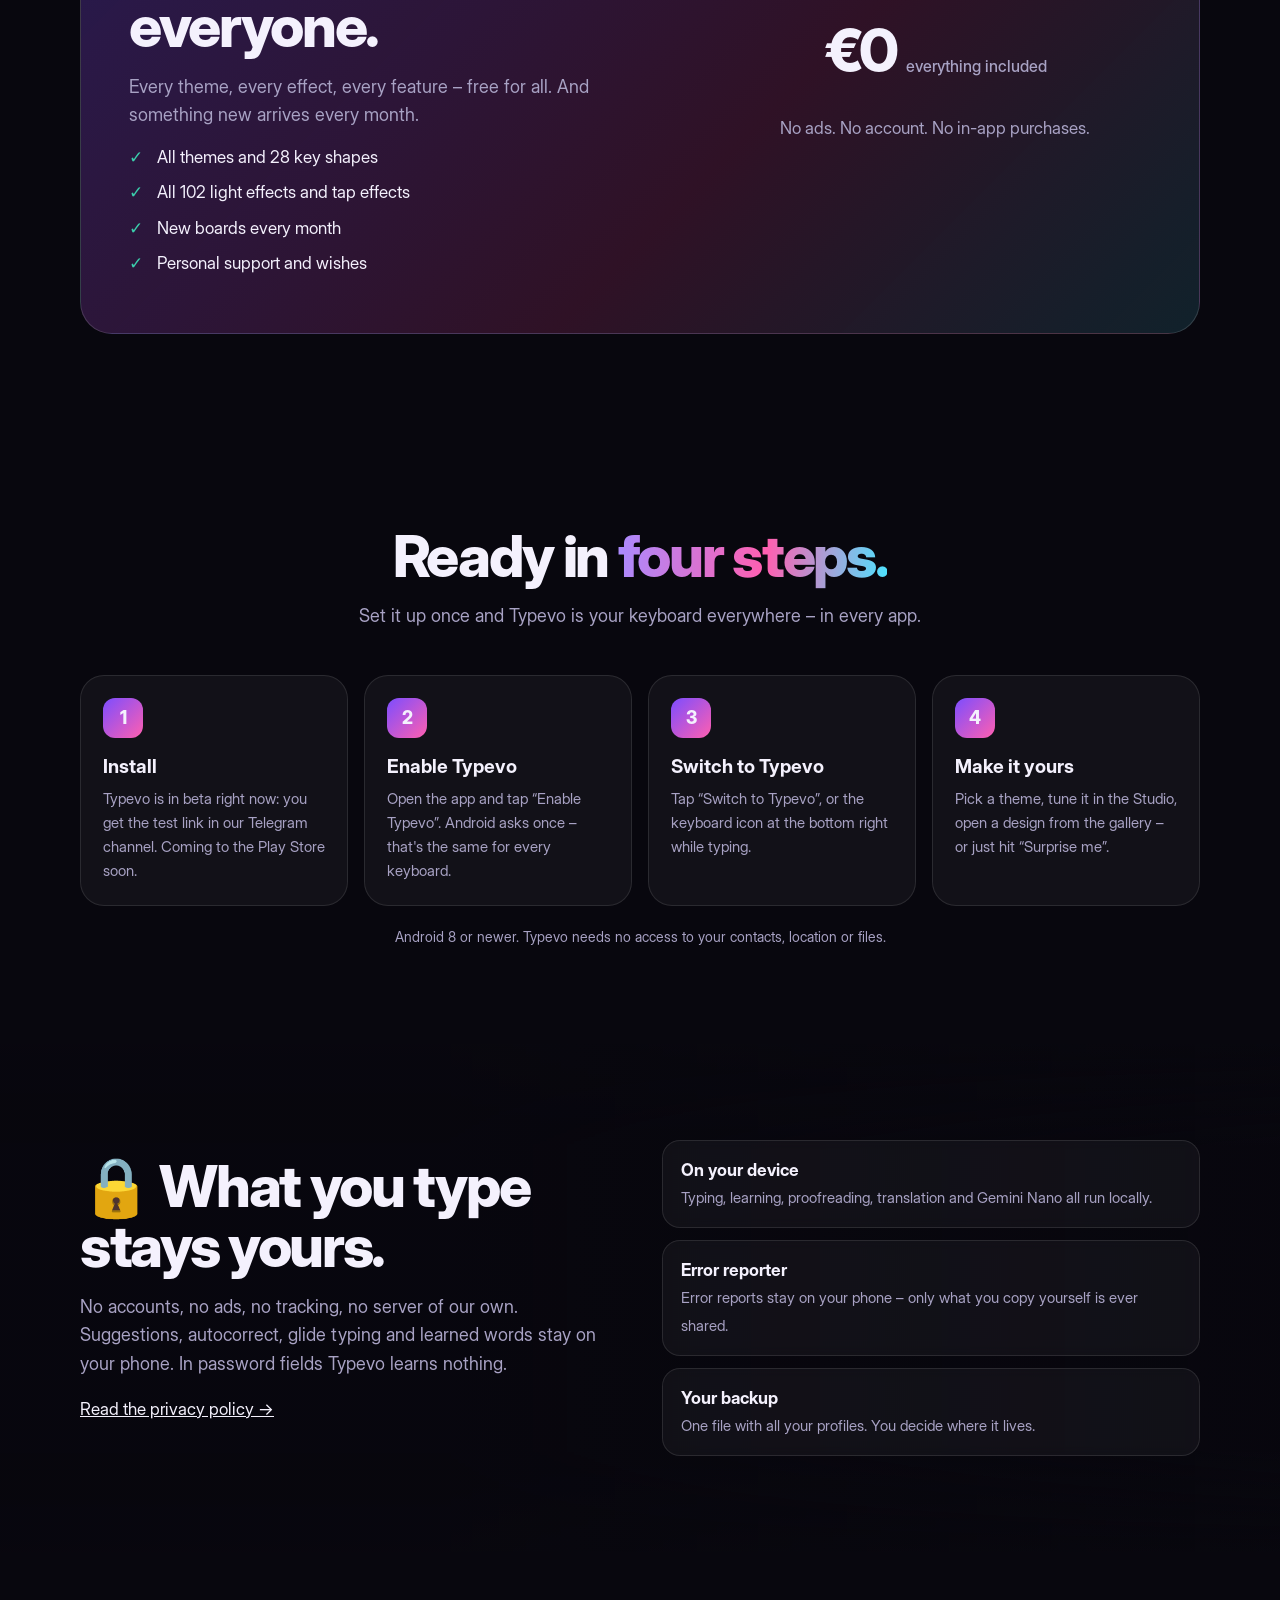
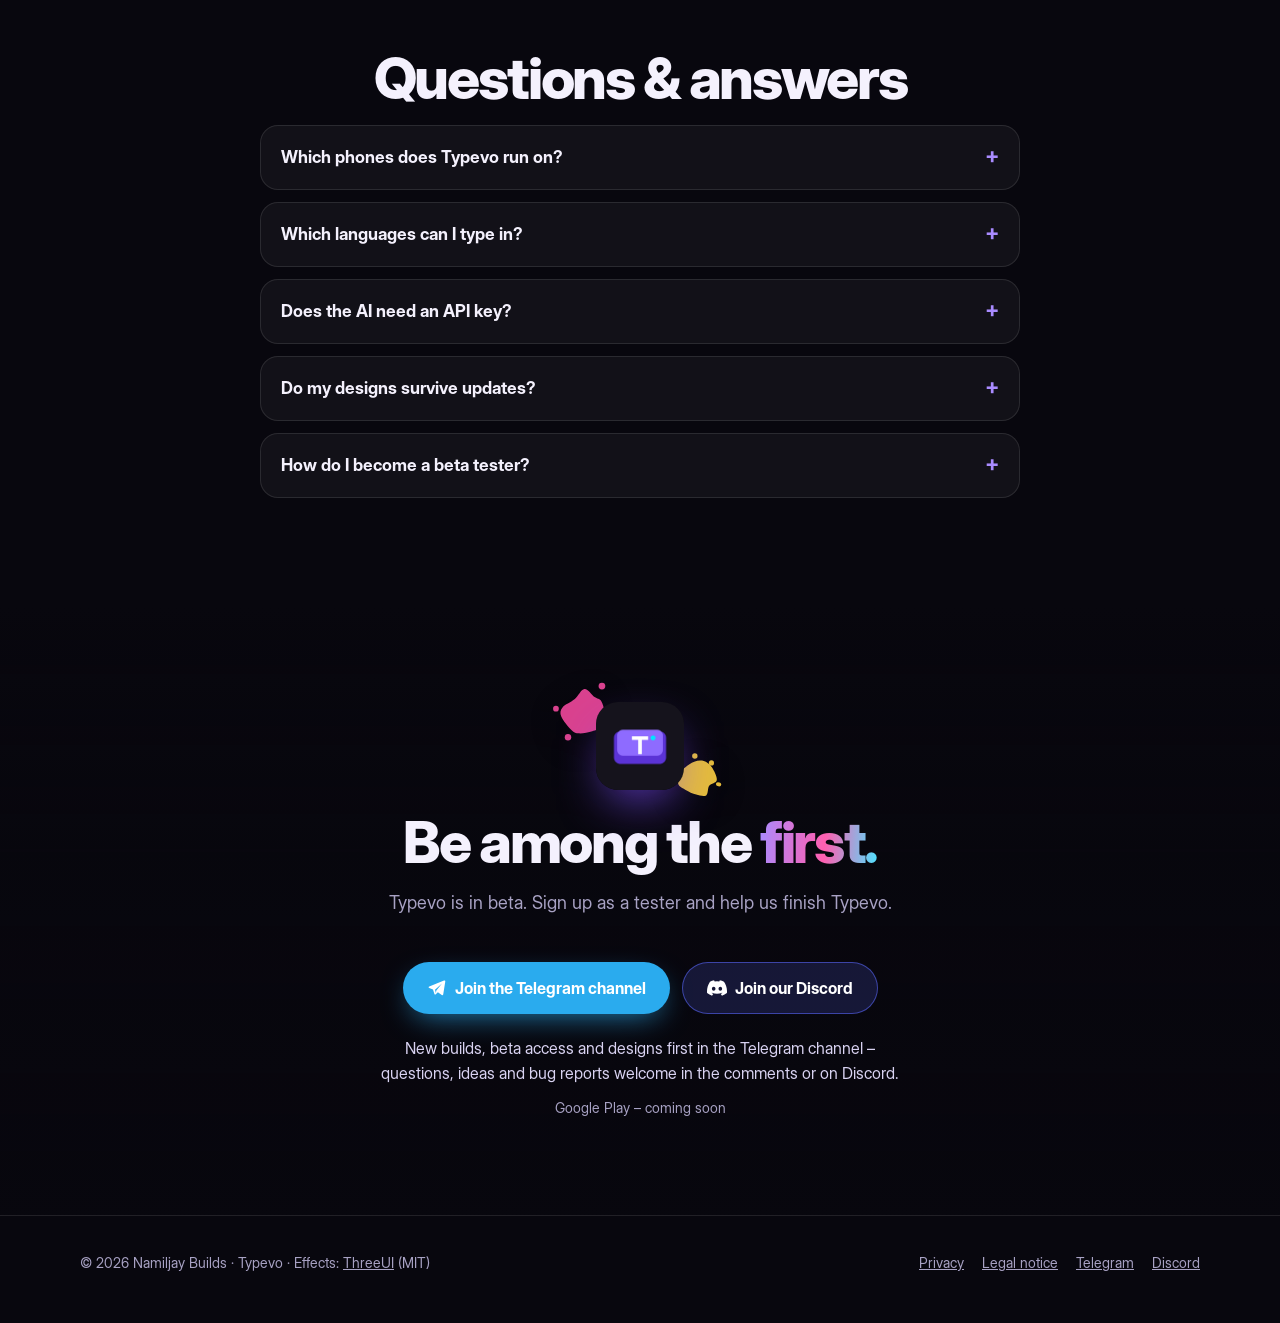
==== commit ae956772: "Website: light studio and light bar" ====
--- a/index.html
+++ b/index.html
@@ -14,7 +14,7 @@
 <meta property="og:locale:alternate" content="en_US">
 <link rel="icon" type="image/png" href="assets/icon.png">
 <link rel="apple-touch-icon" href="assets/icon.png">
-  <script type="module" crossorigin src="./site/index-ochncqAs.js"></script>
+  <script type="module" crossorigin src="./site/index-BS28sf-o.js"></script>
   <link rel="stylesheet" crossorigin href="./site/index-BHKBlhTF.css">
 </head>
 <body>
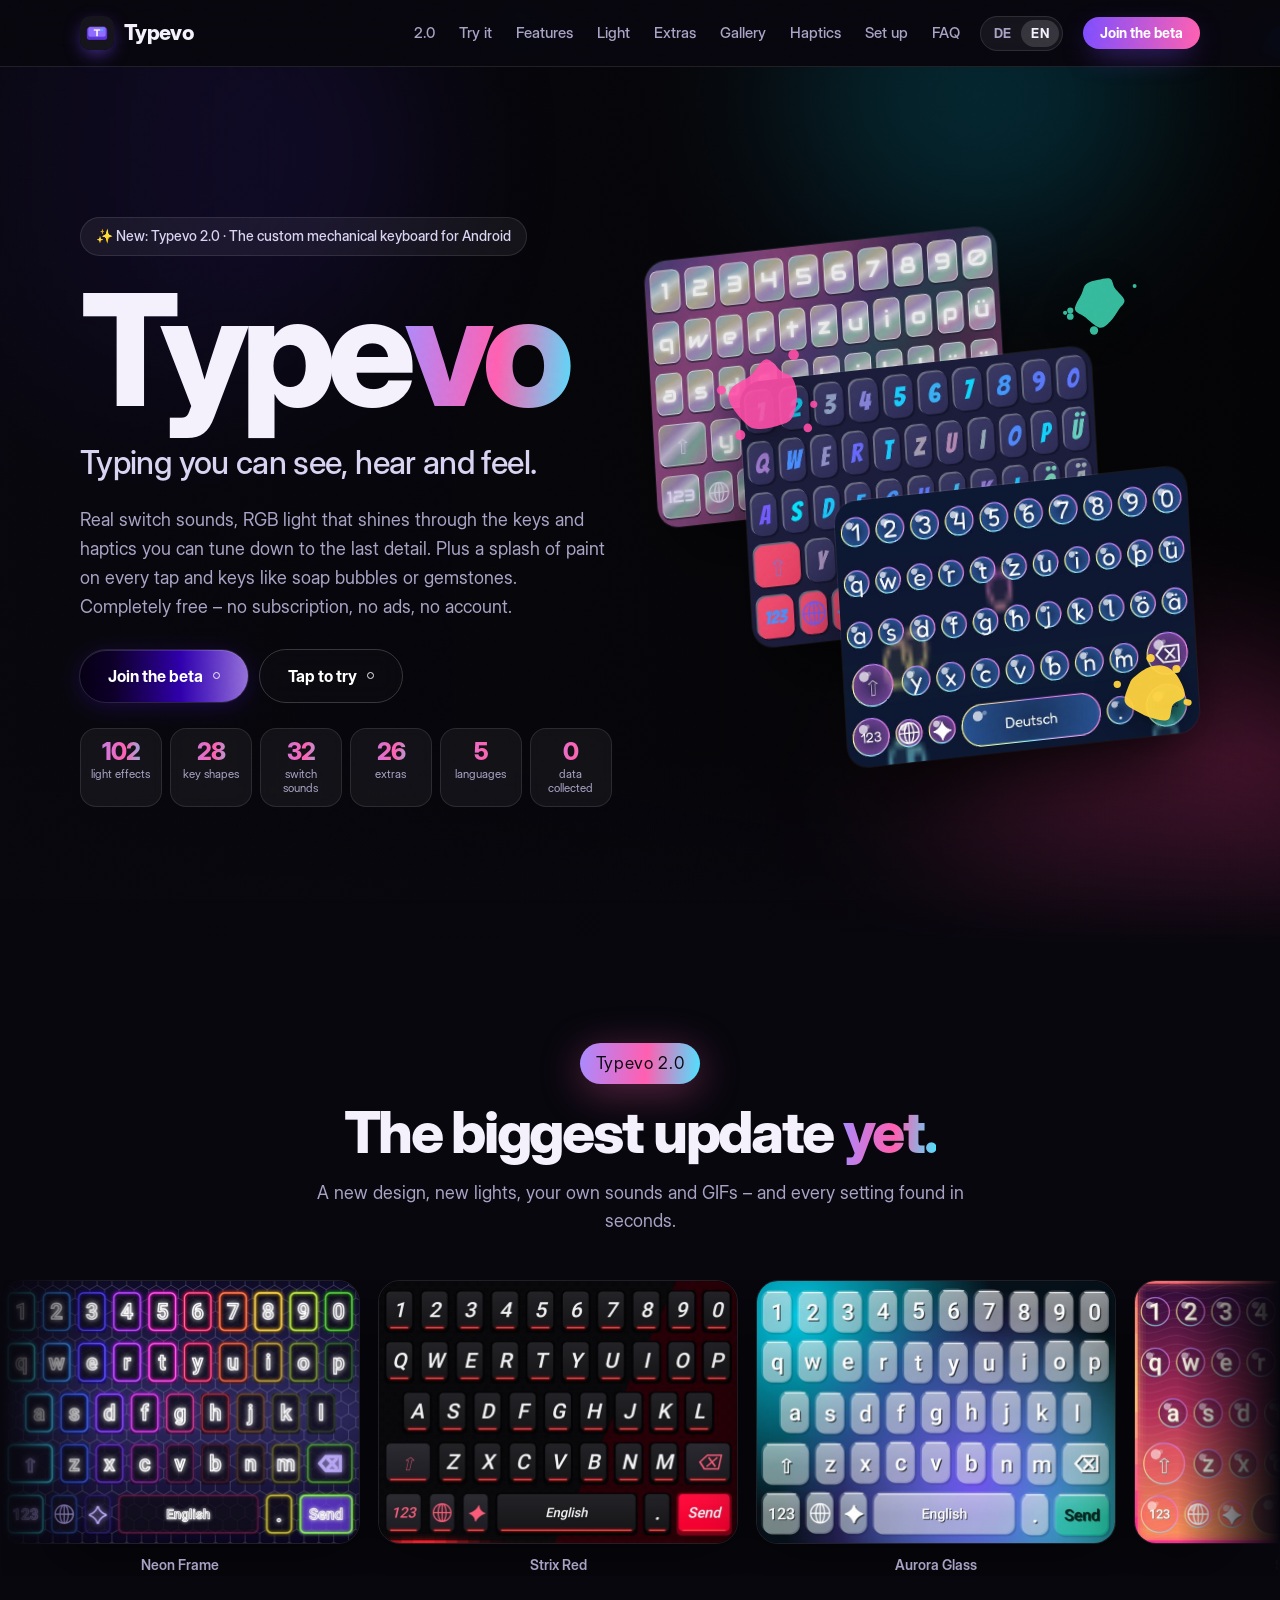
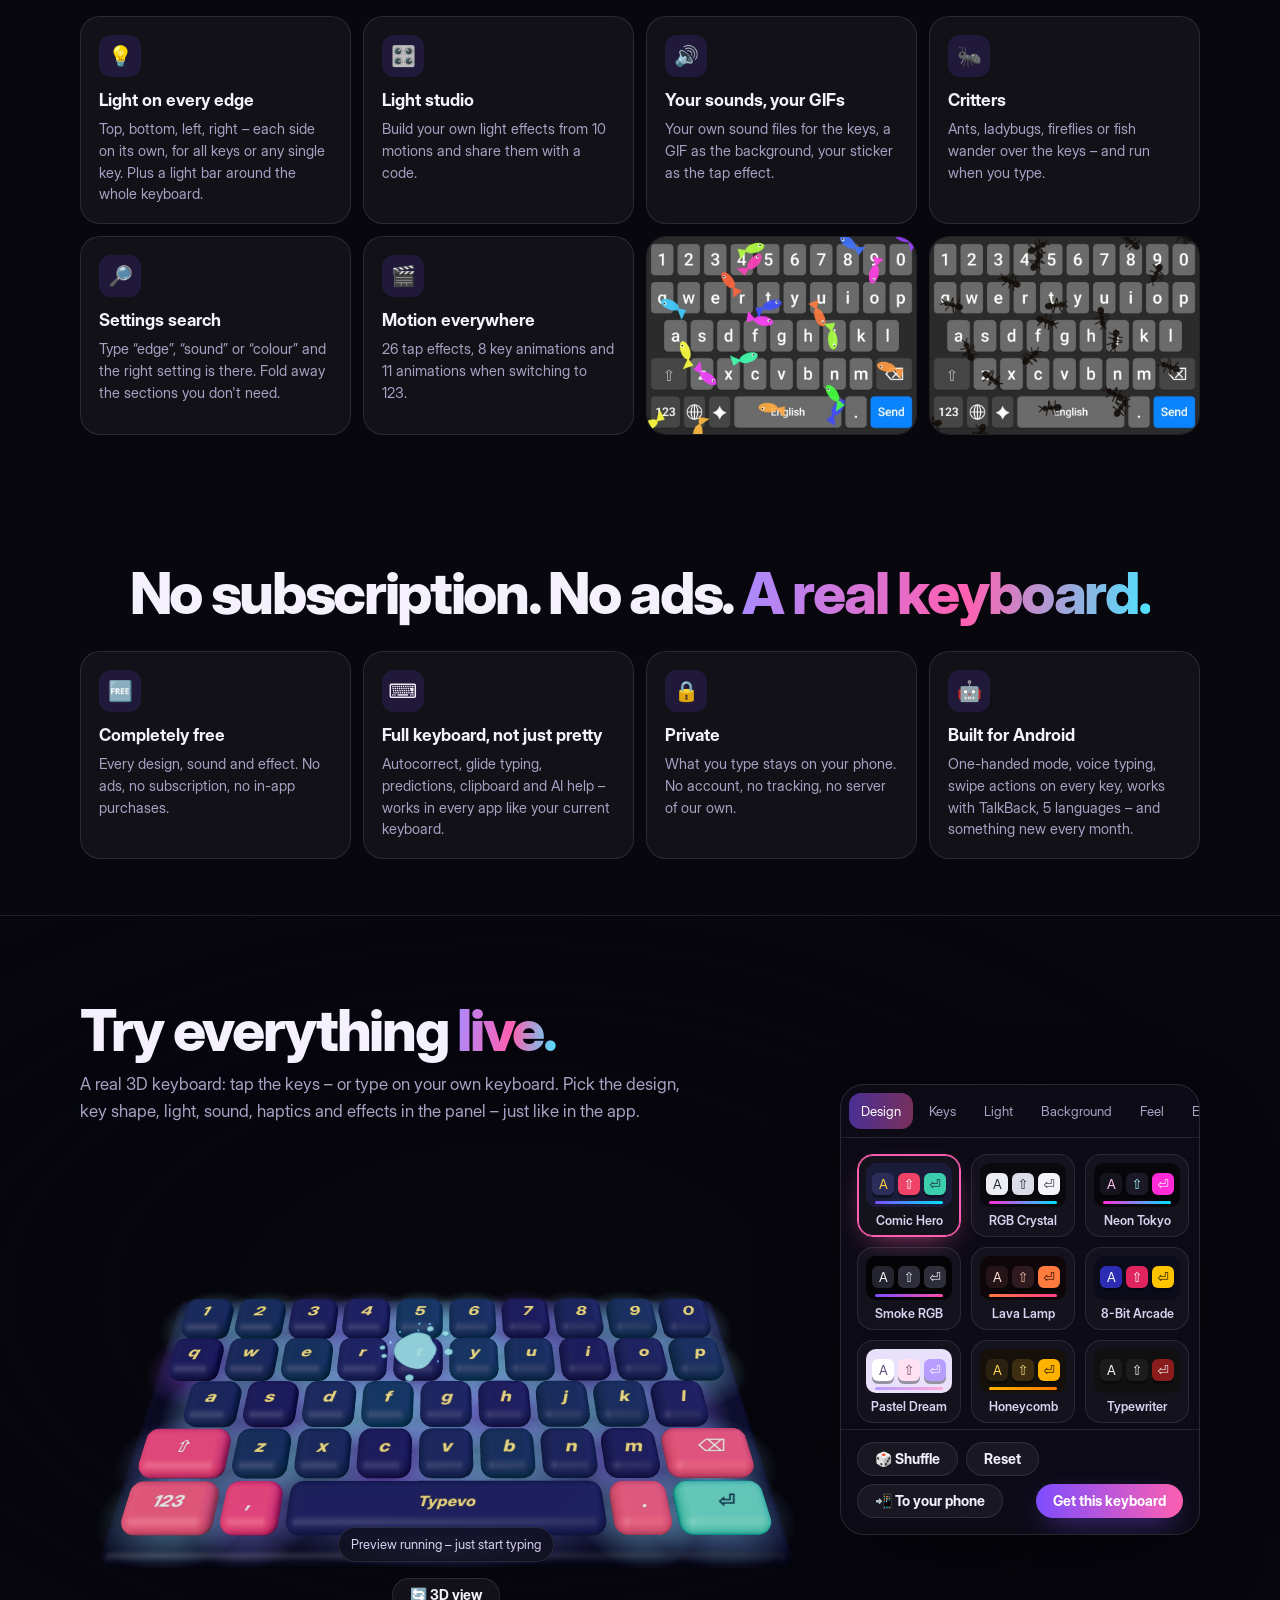
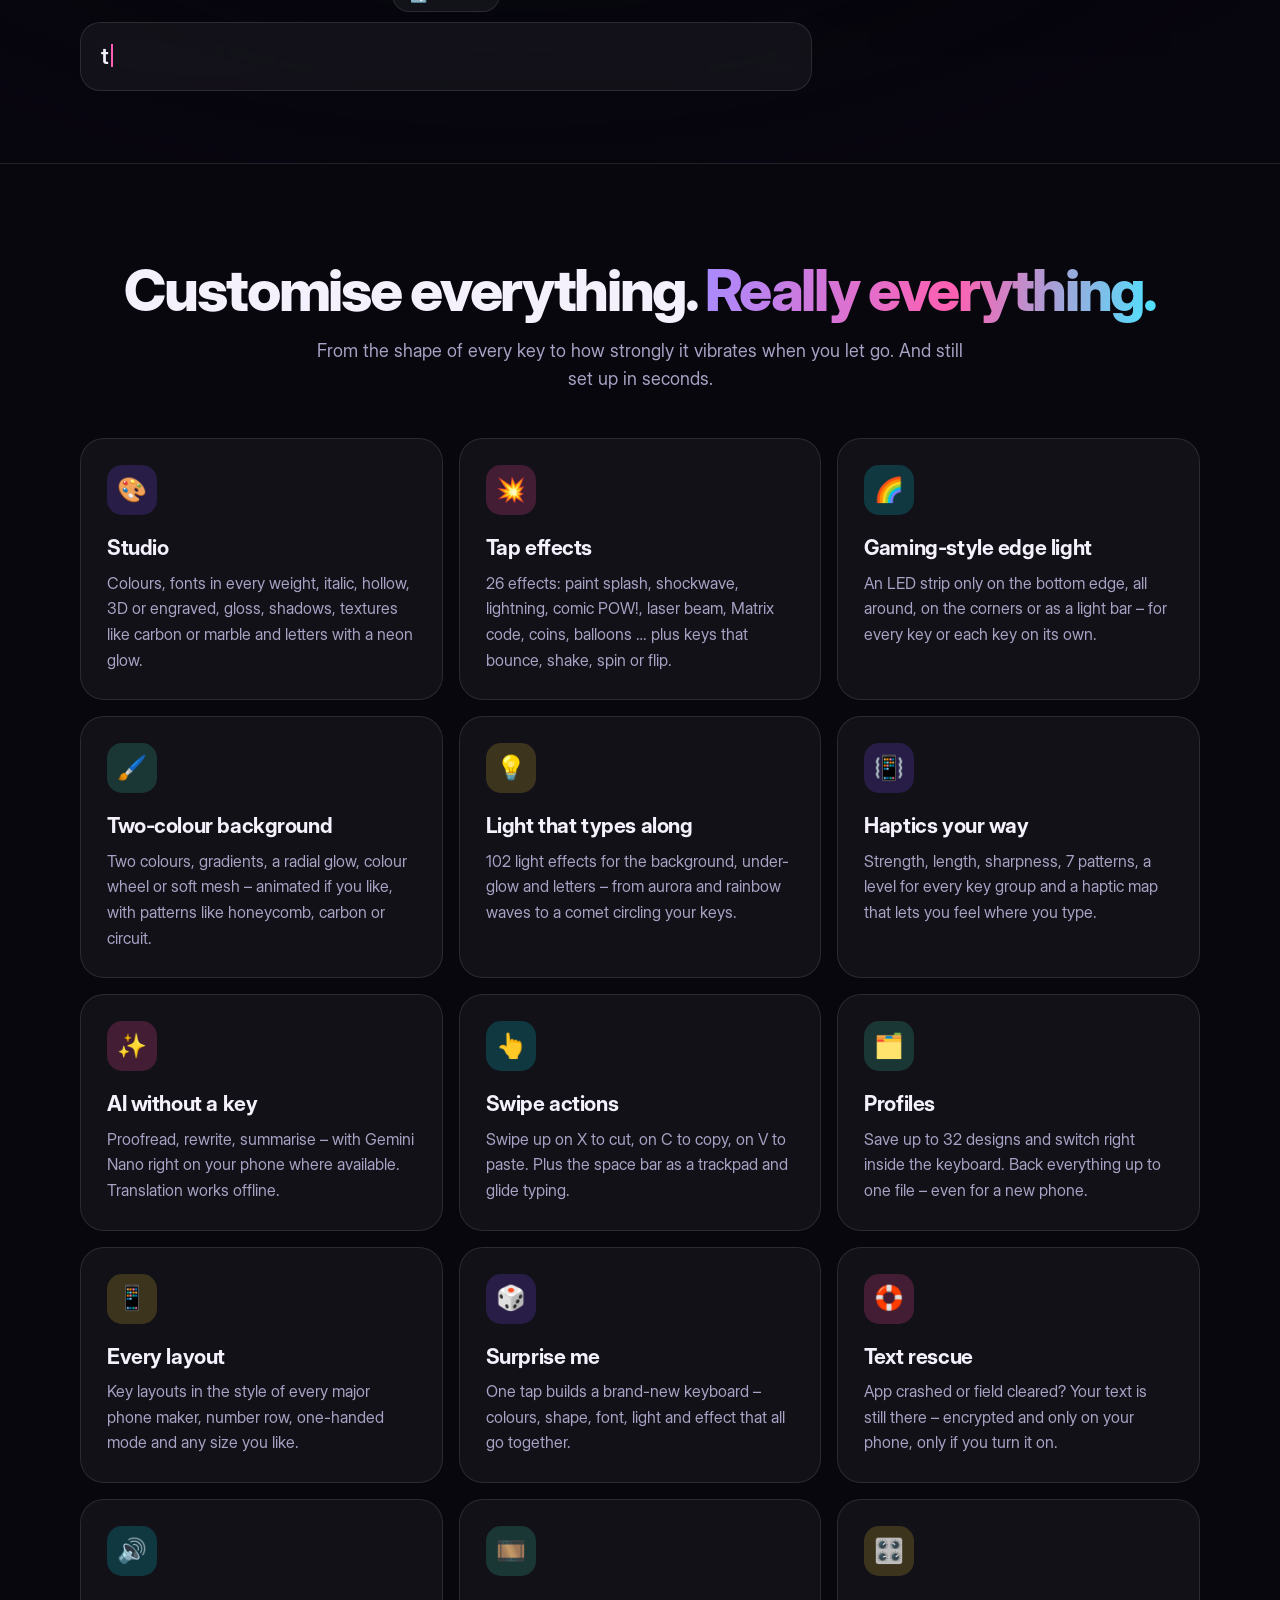
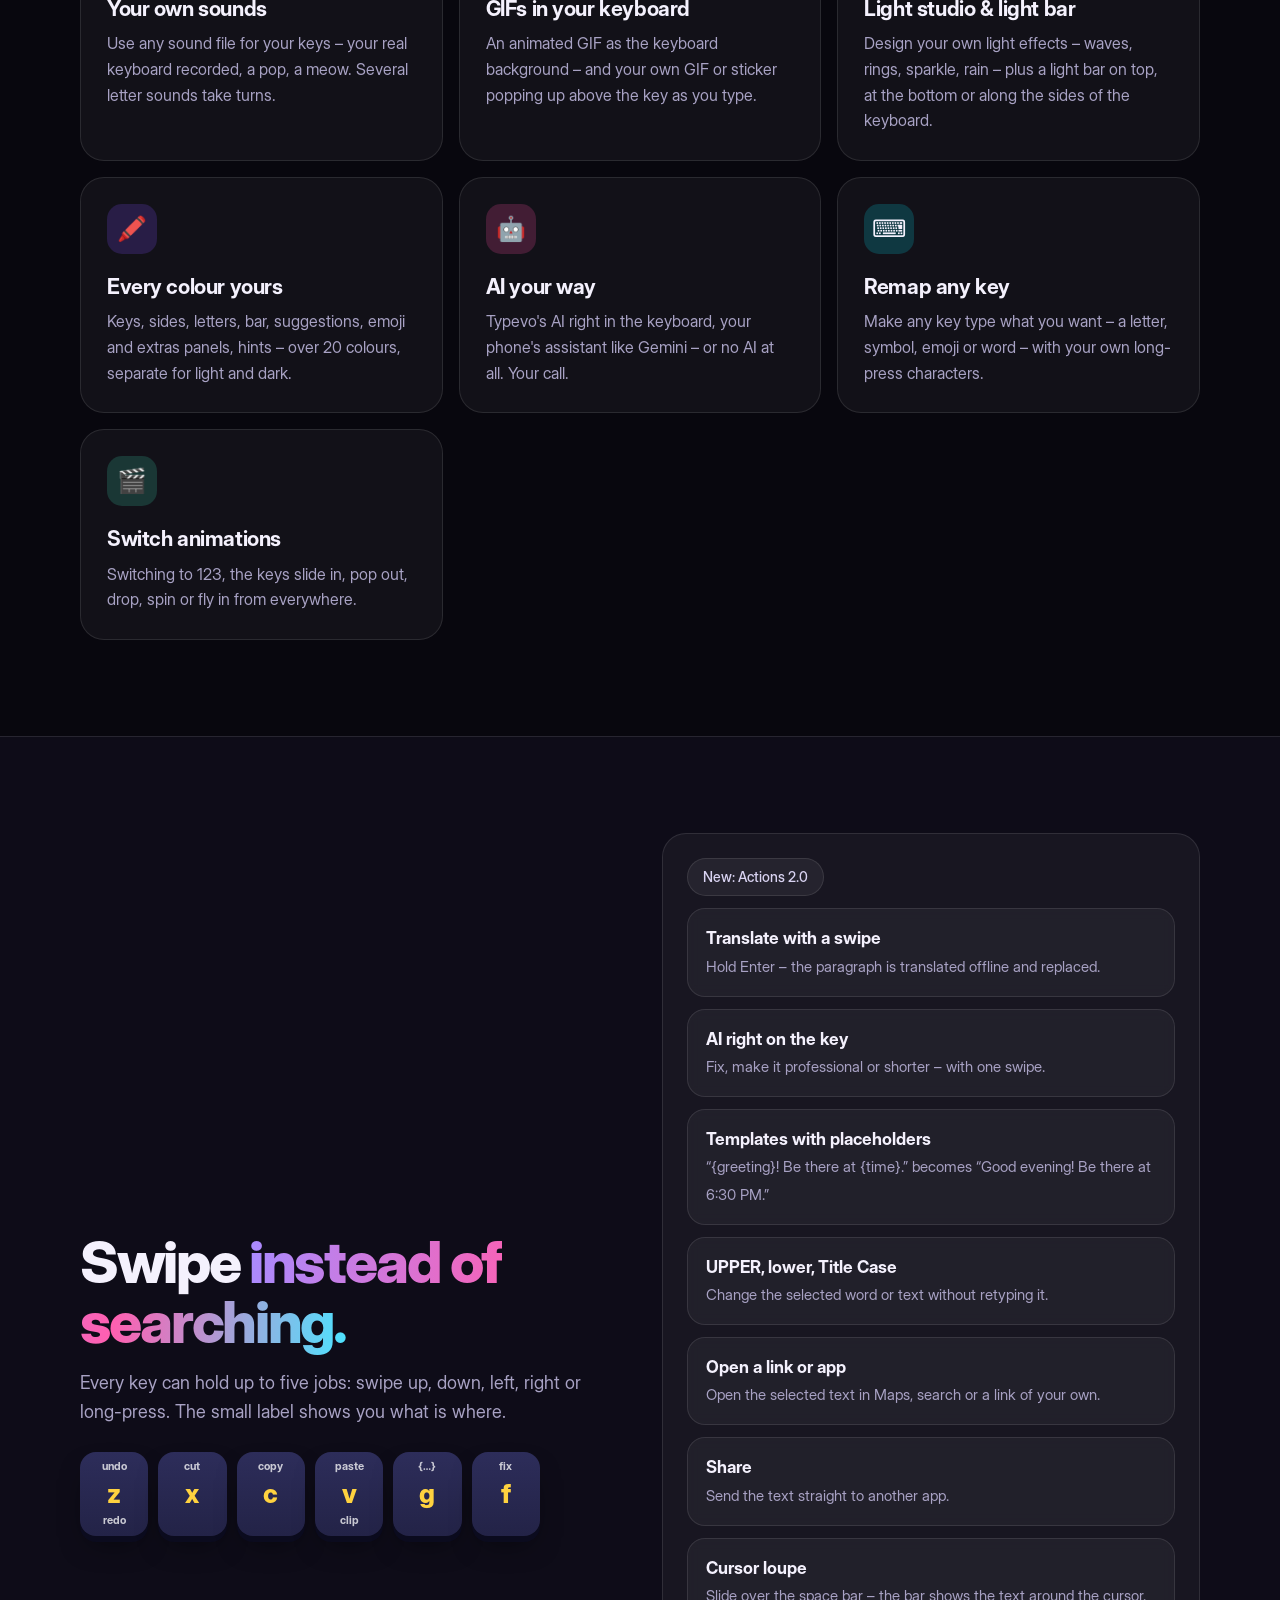
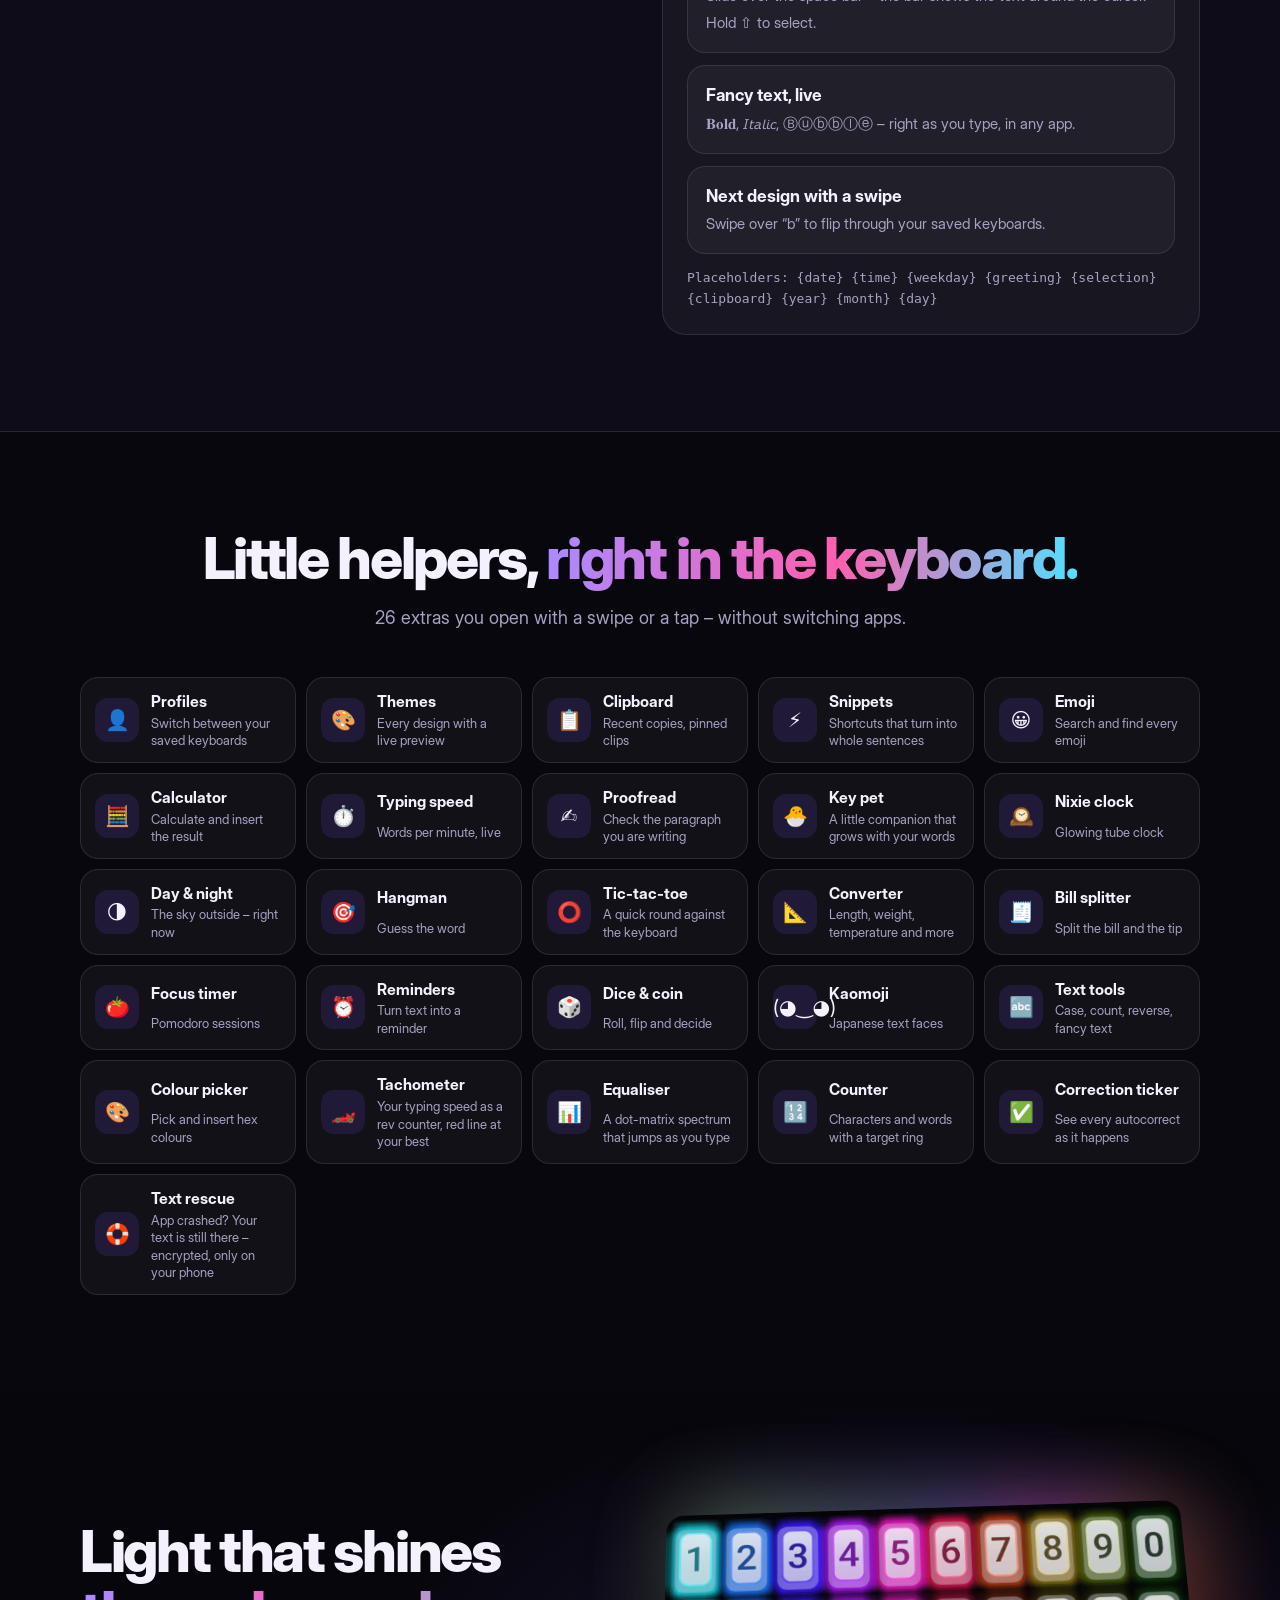
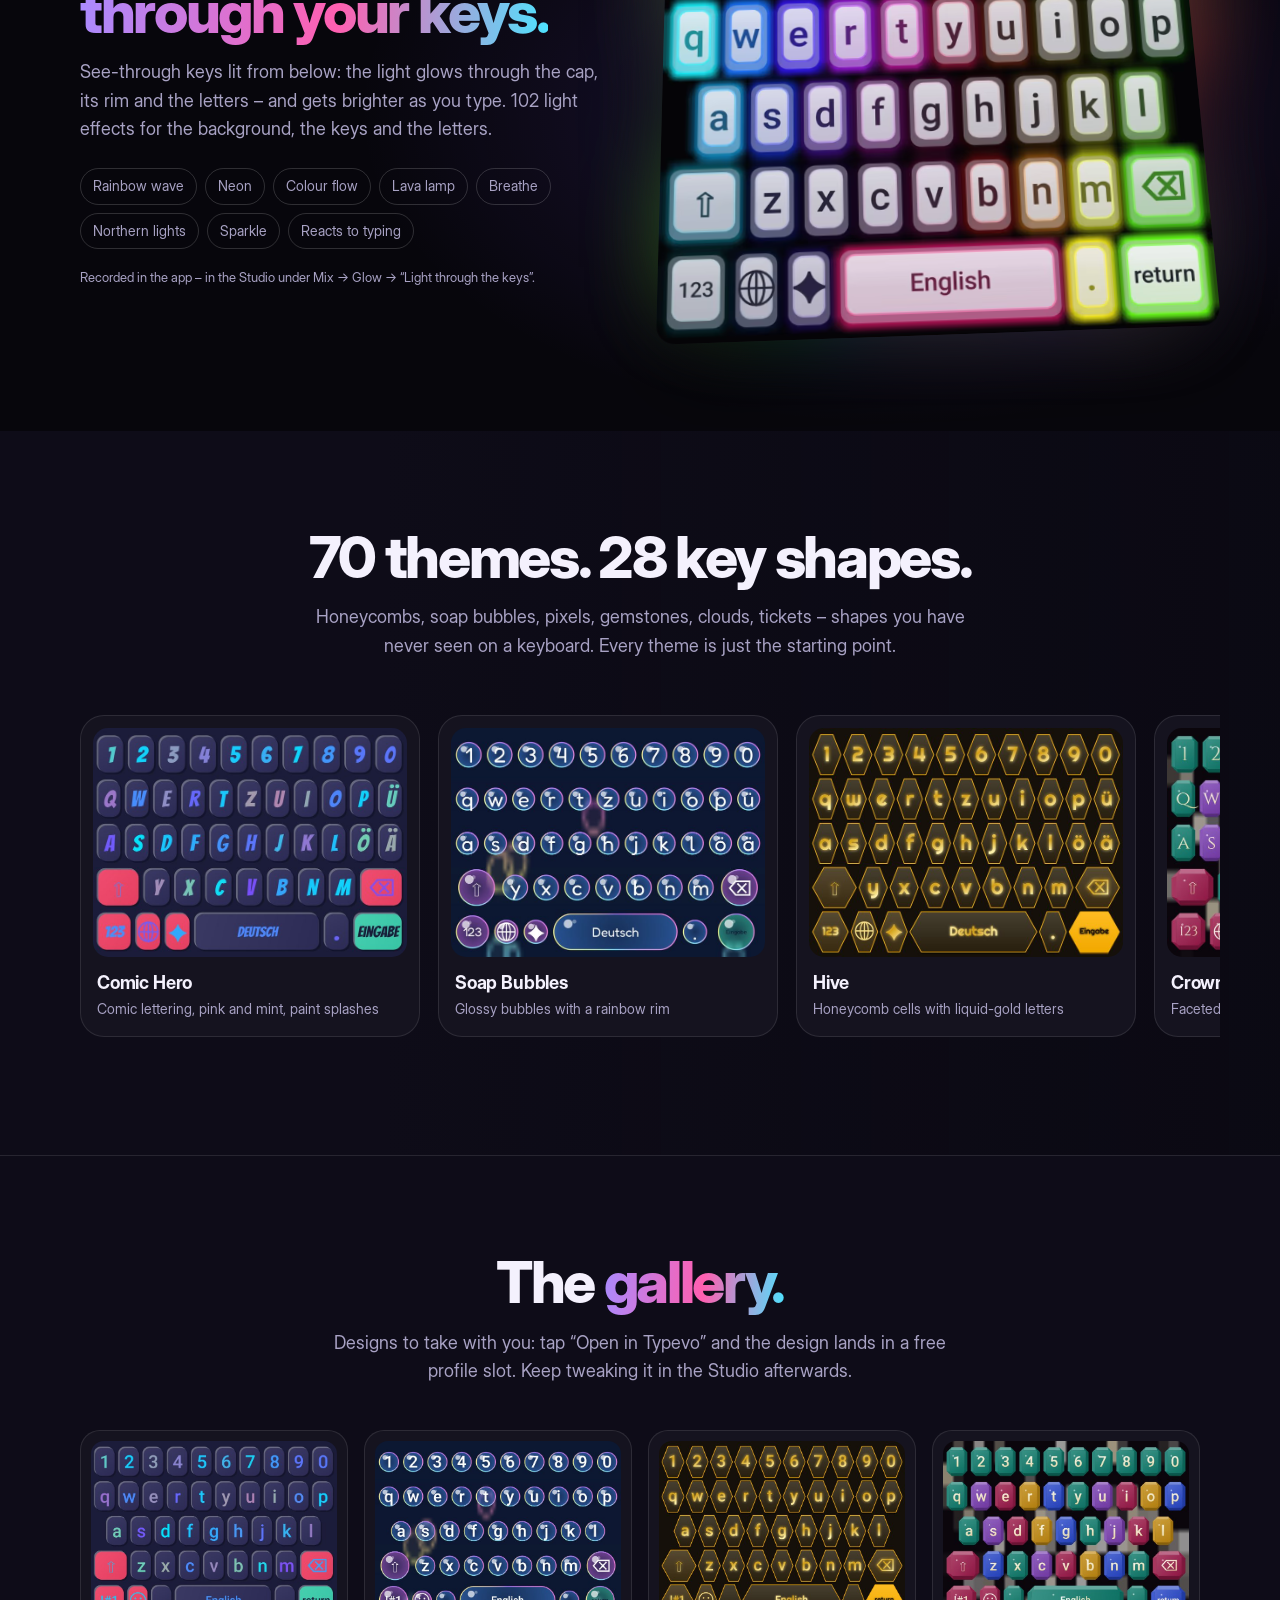
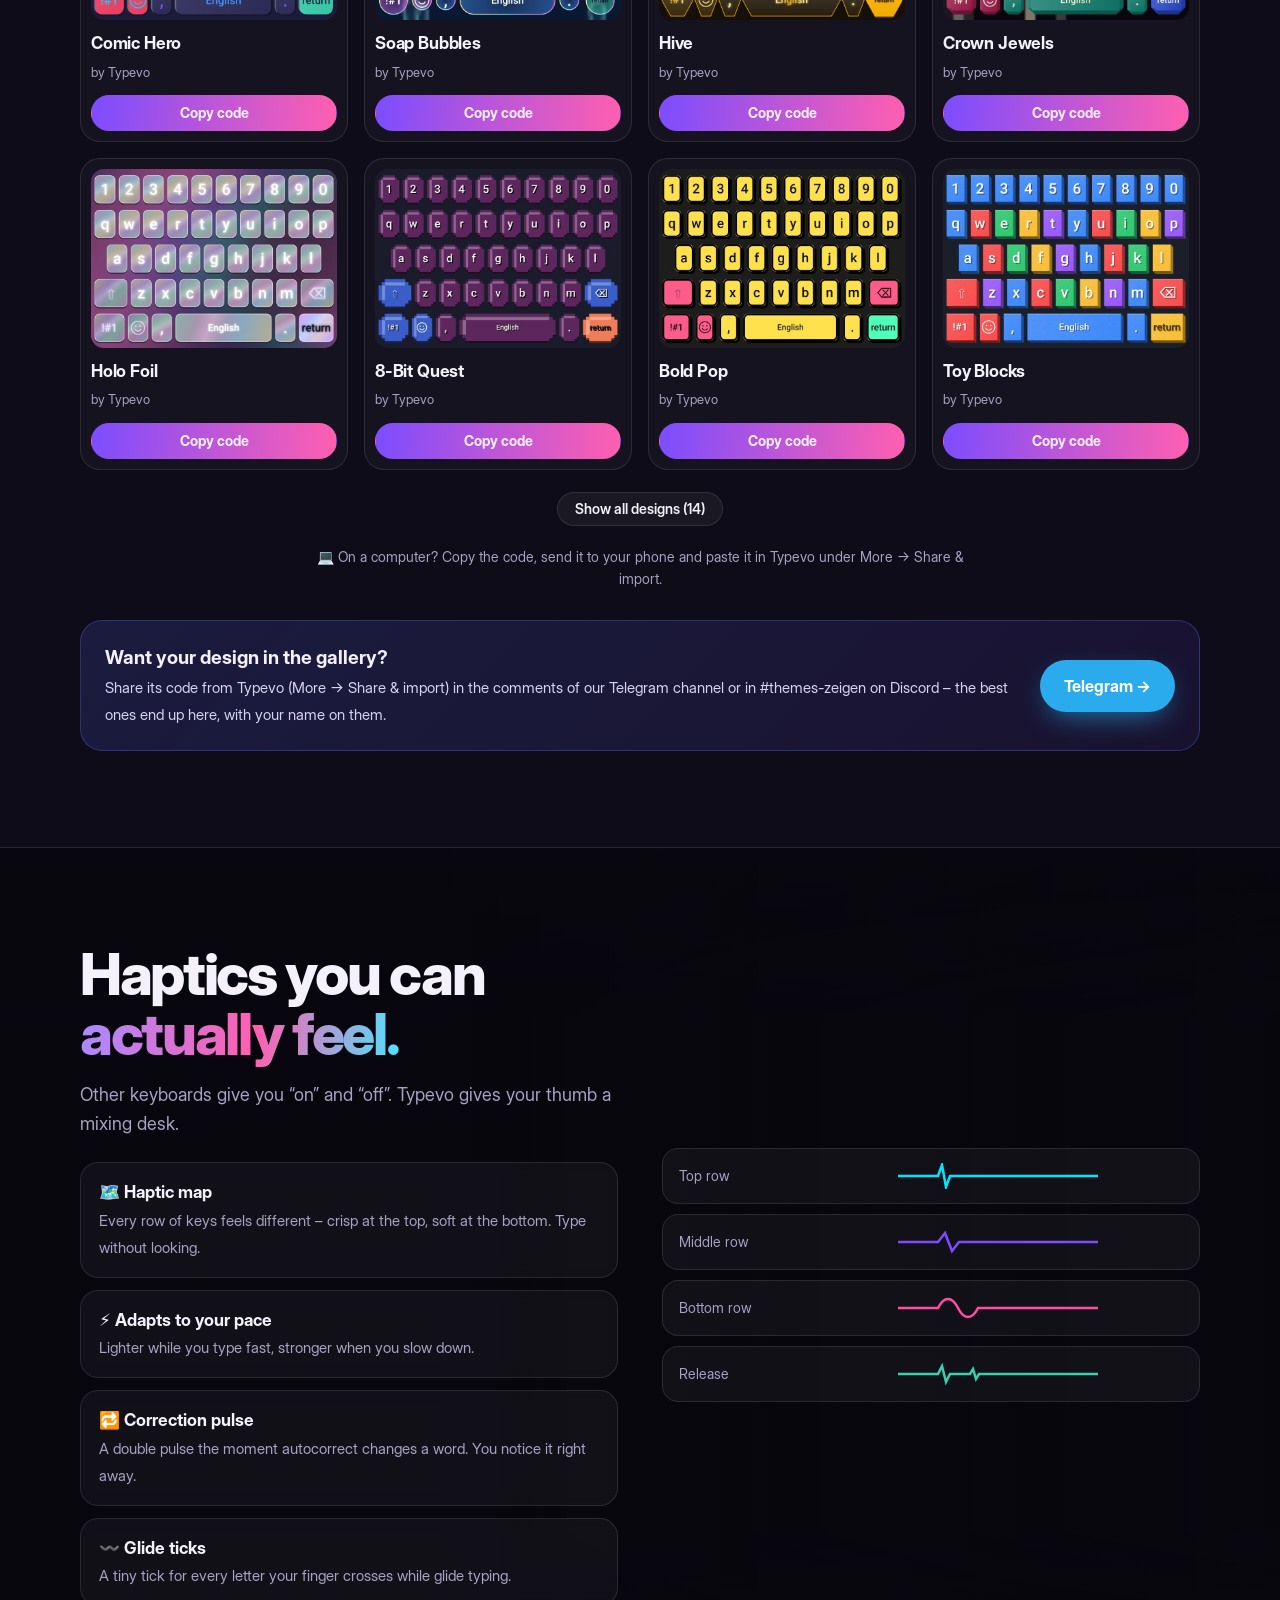
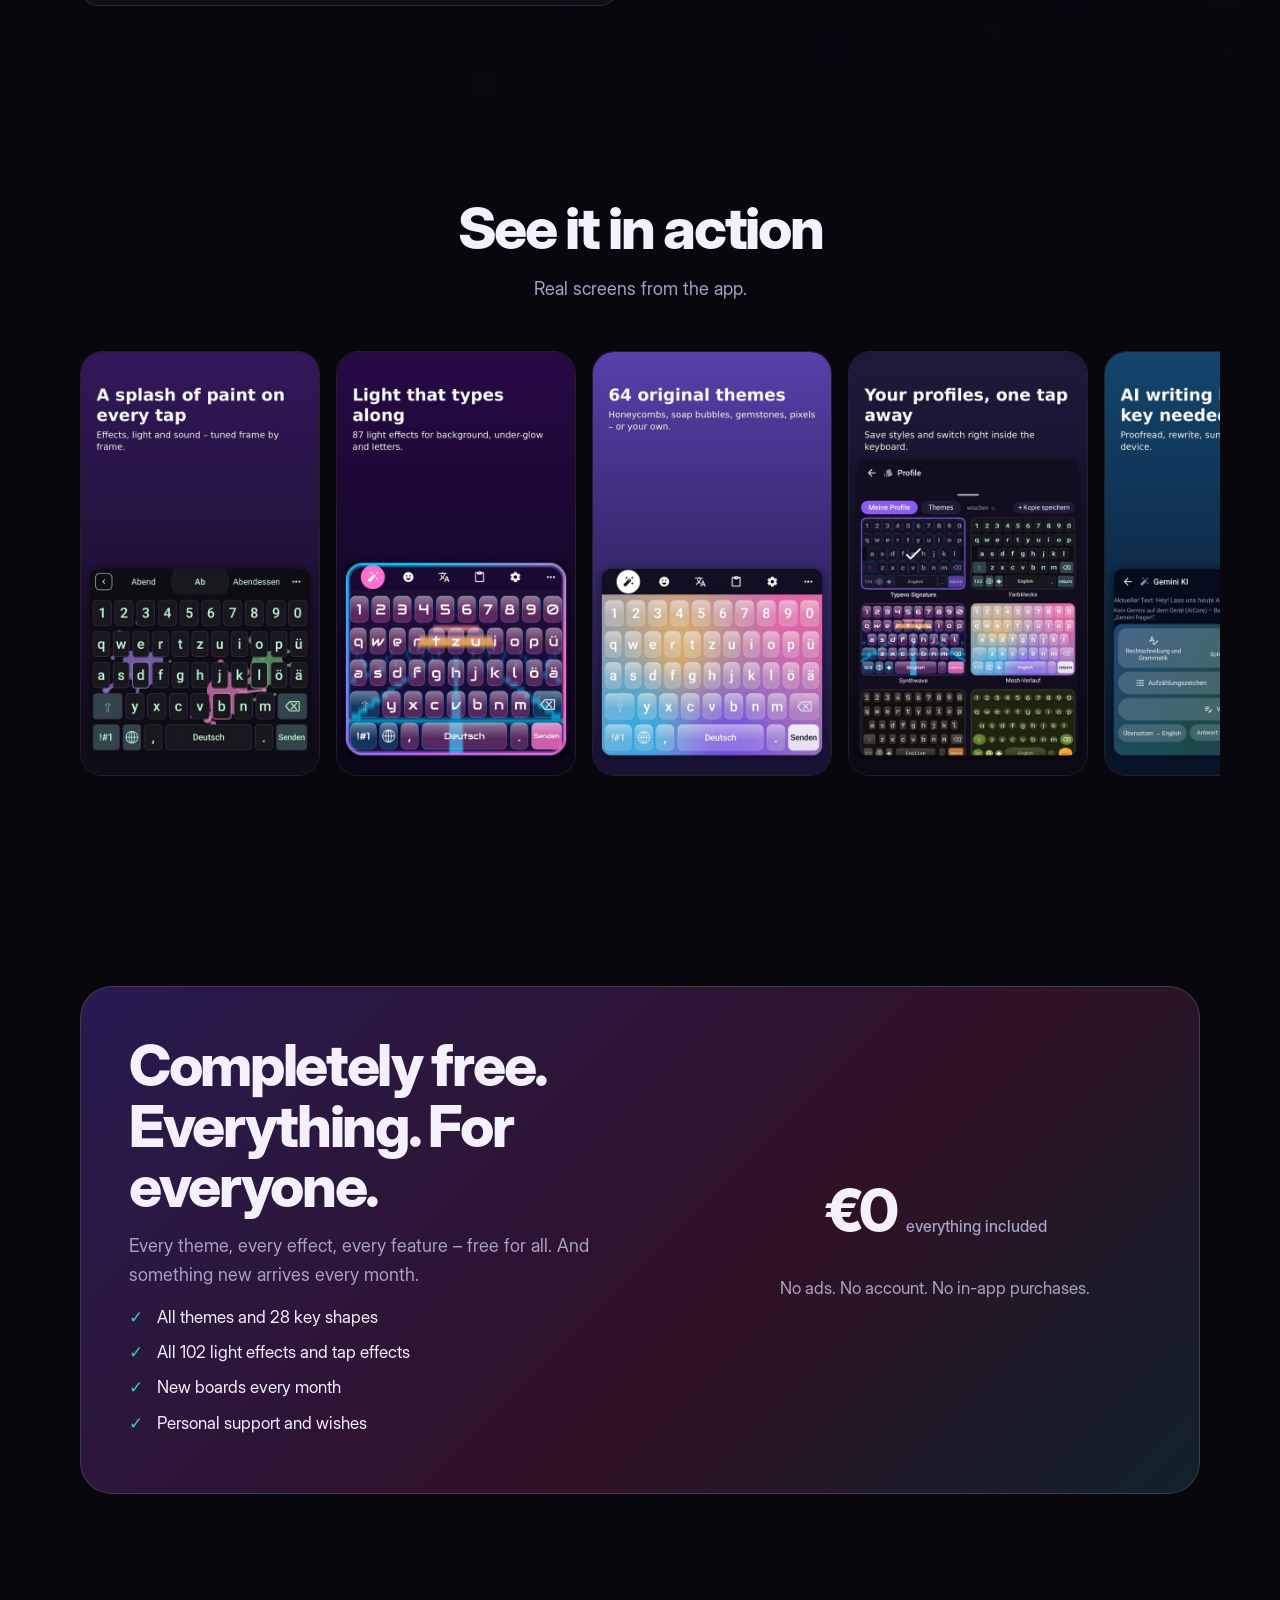
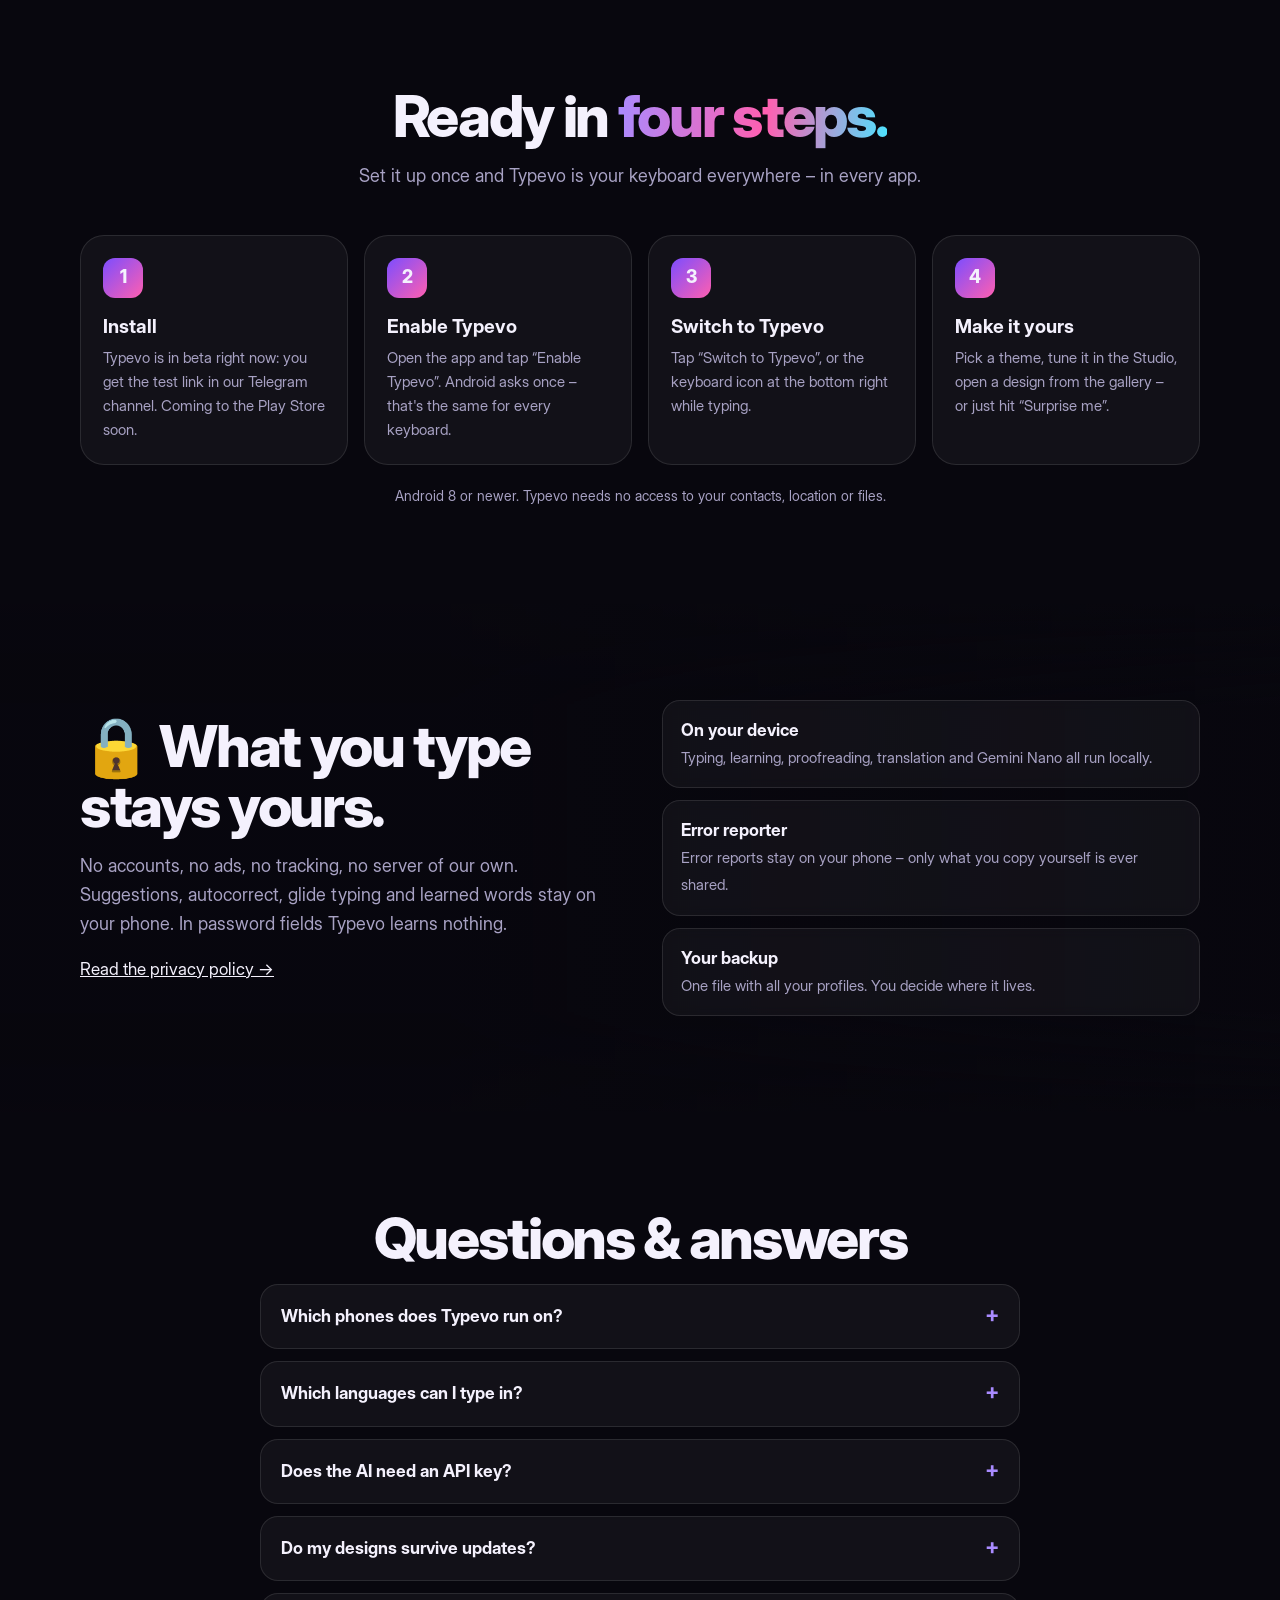
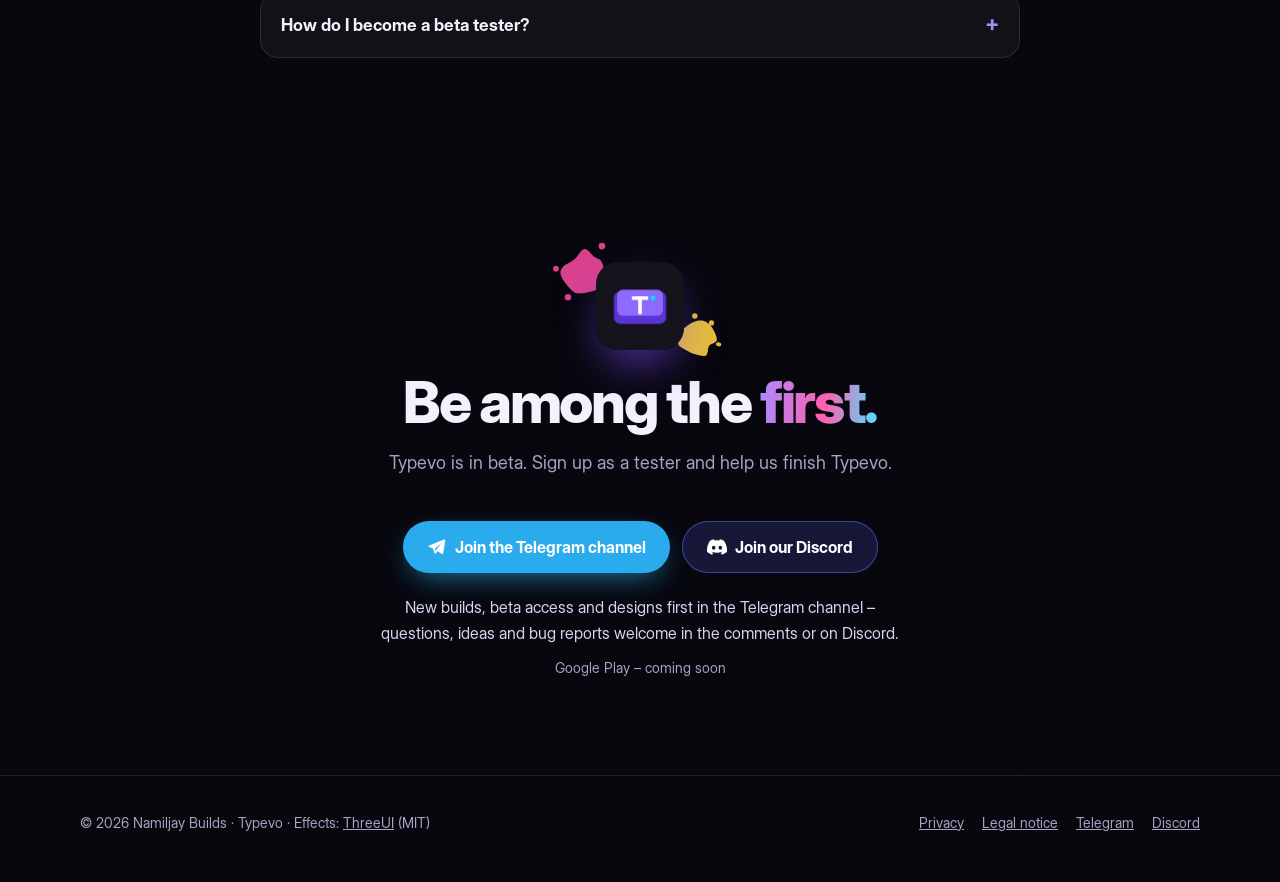
==== commit 52e40a3f: "Website: Typevo 2.0" ====
--- a/index.html
+++ b/index.html
@@ -14,8 +14,8 @@
 <meta property="og:locale:alternate" content="en_US">
 <link rel="icon" type="image/png" href="assets/icon.png">
 <link rel="apple-touch-icon" href="assets/icon.png">
-  <script type="module" crossorigin src="./site/index-BS28sf-o.js"></script>
-  <link rel="stylesheet" crossorigin href="./site/index-BHKBlhTF.css">
+  <script type="module" crossorigin src="./site/index-CvRcoWih.js"></script>
+  <link rel="stylesheet" crossorigin href="./site/index-DhX8UL1o.css">
 </head>
 <body>
 <div id="root"></div>
--- a/site/index-DhX8UL1o.css
+++ b/site/index-DhX8UL1o.css
@@ -0,0 +1 @@
+.threeui-mount,.text-path-study,.article-headings-component,.animated-top-dock-component,.typography-vortex-component,.landscape-scene,.japanese-tower-landscape,.liquid-metal-button,.spark-badge,.threeui-background{position:relative;width:100%;height:100%;min-width:0;min-height:0;overflow:hidden}.japanese-tower-landscape{isolation:isolate;background:#ecdcbc}.japanese-tower-landscape__frame{position:absolute;inset:0;display:block;width:100%;height:100%;border:0;background:#ecdcbc;opacity:0;transition:opacity .18s ease-out}.japanese-tower-landscape__frame.is-ready{opacity:1}.landscape-scene{isolation:isolate;background:#ecdcbc}.landscape-scene__frame{position:absolute;inset:0;display:block;width:100%;height:100%;border:0;background:#ecdcbc;opacity:0;transition:opacity .18s ease-out;touch-action:none}.landscape-scene__frame.is-ready{opacity:1}.liquid-metal-button{isolation:isolate;background:#070708}.liquid-metal-button__frame{position:absolute;inset:0;display:block;width:100%;height:100%;border:0;background:#070708;opacity:0;transition:opacity .18s ease-out}.liquid-metal-button__frame.is-ready{opacity:1}@media(prefers-reduced-motion:reduce){.liquid-metal-button__frame{transition:none}}.spark-badge{isolation:isolate;background:#000}.spark-badge__frame{position:absolute;inset:0;display:block;width:100%;height:100%;border:0;background:#000;opacity:0;transition:opacity .18s ease-out}.spark-badge__frame.is-ready{opacity:1}.text-path-study{isolation:isolate;background:#08090a}.text-path-study--light{background:#f3f5f8}.text-path-study-frame{position:absolute;inset:0;display:block;width:100%;height:100%;border:0;background:transparent;transform-origin:50% 50%}.threeui-background{position:relative;isolation:isolate;background:#030304}.threeui-background.condensation{background:transparent}.threeui-background.predictive-arc--light,.threeui-background.data-pixel-arc--light{background:#f3f6f1}.typography-vortex-component.typography-vortex-component--light{background:#eef1f6}.typography-vortex-component--light .typography-vortex-component__hint{color:#1c1e268c}.threeui-background>canvas{position:absolute;inset:0;display:block;width:100%;height:100%}.temple-night-scene,.temple-night-canvas{display:block;width:100%;height:100%}.temple-night-scene{position:relative;overflow:hidden;background:#05070a}.temple-night-canvas{position:relative;z-index:1;opacity:0;touch-action:none}.temple-night-canvas.is-ready{opacity:1}.temple-night-unavailable{position:absolute;inset:0;display:grid;place-items:center;margin:0;color:#a9b2b7;background:#05070a}.bookshelf,.bookshelf__canvas,.sketchbook,.sketchbook__frame{display:block;width:100%;height:100%}.bookshelf{position:relative;container-type:inline-size;overflow:hidden;background:#171a24;outline:none}.bookshelf__canvas{position:absolute;inset:0;opacity:0;touch-action:none}.bookshelf__canvas.is-ready{opacity:1}.bookshelf__source-controls{display:none}.bookshelf__unavailable{position:absolute;inset:0;display:grid;place-items:center;margin:0;padding:24px;color:#f4eee6;text-align:center}.sketchbook{position:relative;overflow:hidden;background:#ece7dc}.sketchbook__frame{border:0;opacity:0;background:#ece7dc}.sketchbook__frame.is-ready{opacity:1}@font-face{font-family:ThreeUI Fragment Mono;font-style:normal;font-weight:400;font-display:swap;src:url([data-uri]) format("woff2")}.article-headings-component,.animated-top-dock-component,.typography-vortex-component{container-type:inline-size;color:#ecece8;background:#0b0b0b;font-family:Geist,Helvetica Neue,Helvetica,Arial,sans-serif}.article-headings-component{display:grid;grid-template-rows:auto 1fr 1fr;padding:clamp(20px,5.4cqw,74px) clamp(20px,6.2cqw,86px);isolation:isolate}.article-headings-component:after,.animated-top-dock-component:after,.typography-vortex-component:after{position:absolute;inset:0;z-index:5;pointer-events:none;content:"";opacity:.12;background-image:url("data:image/svg+xml,%3Csvg viewBox='0 0 180 180' xmlns='http://www.w3.org/2000/svg'%3E%3Cfilter id='n'%3E%3CfeTurbulence type='fractalNoise' baseFrequency='.85' numOctaves='3' stitchTiles='stitch'/%3E%3C/filter%3E%3Crect width='100%25' height='100%25' filter='url(%23n)' opacity='.16'/%3E%3C/svg%3E");mix-blend-mode:soft-light}.article-headings-component__header{display:flex;justify-content:space-between;padding-bottom:clamp(14px,2.6cqw,30px);color:#62625e;font:400 clamp(8px,.85cqw,10px) / 1 "ThreeUI Fragment Mono",ui-monospace,monospace;letter-spacing:.12em}.article-headings-component__entry{display:grid;grid-template-columns:clamp(28px,4cqw,56px) minmax(0,1fr) auto;align-items:center;gap:clamp(10px,2.2cqw,30px);border-top:1px solid #2a2a28}.article-headings-component__entry h2{margin:0;color:#e9e9e5;font-size:clamp(18px,3.2cqw,44px);font-weight:600;line-height:1.08;letter-spacing:-.02em}.article-headings-component__index,.article-headings-component__meta{color:#60605c;font:400 clamp(8px,.85cqw,10px) / 1.3 "ThreeUI Fragment Mono",ui-monospace,monospace;letter-spacing:.06em}.article-headings-component__meta{text-align:right}.article-headings-component--light{color:#202128;background:#f3f5f8}.article-headings-component--light .article-headings-component__header,.article-headings-component--light .article-headings-component__index,.article-headings-component--light .article-headings-component__meta{color:#71737b}.article-headings-component--light .article-headings-component__entry{border-color:#d9dce3}.article-headings-component--light .article-headings-component__entry h2{color:#1d1f26}.typography-vortex-component{position:relative;isolation:isolate;touch-action:none;cursor:crosshair}.typography-vortex-component canvas{position:absolute;inset:0;display:block;width:100%;height:100%}.typography-vortex-component__hint,.animated-top-dock-component__caption{position:absolute;z-index:6;color:#62625e;font:400 9px/1 ThreeUI Fragment Mono,ui-monospace,monospace;letter-spacing:.1em}.typography-vortex-component__hint{right:18px;bottom:16px}.animated-top-dock-component{position:relative;display:grid;place-items:center;isolation:isolate;background:radial-gradient(circle at 50% 20%,rgba(255,255,255,.035),transparent 34%),#080808}.animated-top-dock__nav{position:absolute;top:clamp(24px,5cqw,46px);left:50%;z-index:10;display:flex;align-items:flex-start;gap:3px;height:38px;padding:4px;overflow:visible;border:1px solid #292929;border-radius:11px;background:#0e0e0edb;box-shadow:0 12px 34px #0000007a,inset 0 1px #ffffff09;-webkit-backdrop-filter:blur(18px) saturate(75%);backdrop-filter:blur(18px) saturate(75%);transform:translate(-50%);isolation:isolate}.animated-top-dock__item{position:relative;z-index:6;display:inline-flex;flex:none;align-items:center;justify-content:center;height:28px;min-width:0;padding:0;border:1px solid transparent;border-radius:7px;outline:none;color:#858580;background:#151514e6;font:400 10px/1 ThreeUI Fragment Mono,ui-monospace,monospace;letter-spacing:.1em;white-space:nowrap;-webkit-backdrop-filter:blur(14px) saturate(70%);backdrop-filter:blur(14px) saturate(70%);transform-origin:50% 0;transition:color .15s,border-color .18s,background .18s,box-shadow .18s;will-change:width,height,transform;cursor:pointer}.animated-top-dock__item[data-dock-near=true],.animated-top-dock__item:focus-visible{z-index:7;color:#ecece8;border-color:#41413e;background:#1b1b1af0;box-shadow:0 7px 16px #00000042}.animated-top-dock__logo{width:28px;height:28px;overflow:hidden;background:#e8e8e3}.animated-top-dock__logo svg{display:block;width:100%;height:100%}.animated-top-dock__link{gap:6px;width:94px;padding:0 9px}.animated-top-dock__link[aria-pressed=true]{color:#111;border-color:#e8e8e3;background:#e8e8e3;box-shadow:0 7px 18px #00000047}.animated-top-dock__icon{display:inline-flex;flex:none;align-items:center;justify-content:center;width:13px;height:13px;opacity:.62;transition:opacity .16s}.animated-top-dock__icon svg{display:block;width:100%;height:100%;fill:none;stroke:currentColor;stroke-width:1.2;stroke-linecap:round;stroke-linejoin:round}.animated-top-dock__item[data-dock-near=true] .animated-top-dock__icon,.animated-top-dock__item:focus-visible .animated-top-dock__icon{opacity:1}.animated-top-dock-component__caption{right:18px;bottom:16px}@media(max-width:600px){.article-headings-component{padding:18px}.article-headings-component__entry{grid-template-columns:24px minmax(0,1fr)}.article-headings-component__entry h2{font-size:clamp(17px,5.5vw,26px)}.article-headings-component__meta{display:none}.animated-top-dock__nav{top:24px;gap:2px;height:36px}.animated-top-dock__item{height:26px!important;transform:none!important}.animated-top-dock__logo{width:26px!important;height:26px!important}.animated-top-dock__link{width:auto!important;padding:0 7px;font-size:8px;letter-spacing:.07em}.animated-top-dock__icon{display:none}}@media(prefers-reduced-motion:reduce){.animated-top-dock__item{transform:none!important}}.animated-top-dock-component.atd-modern,.animated-top-dock-component.atd-retro,.animated-top-dock-component.atd-glass{--atd-top: clamp(16px, 2.6cqw, 46px);--atd-bar-width: min(1460px, calc(100% - clamp(24px, 4.2cqw, 96px)) );--atd-bar-height: clamp(48px, 3.4cqw, 68px);--atd-bar-pad: clamp(5px, .42cqw, 9px);--atd-bar-lead: clamp(14px, 1.15cqw, 25px);--atd-item-height: clamp(30px, 2.2cqw, 44px);--atd-item-pad: clamp(10px, .86cqw, 18px);--atd-label: clamp(12px, .78cqw, 17px);--atd-icon: clamp(13px, .92cqw, 19px);--atd-gap: clamp(5px, .44cqw, 9px);--atd-brand: clamp(13px, .94cqw, 20px);--atd-mark: clamp(22px, 1.55cqw, 33px);--atd-action-height: clamp(34px, 2.5cqw, 50px);display:block;overflow:hidden}.atd-modern__bar,.atd-retro__bar{position:absolute;top:var(--atd-top);left:50%;z-index:10;display:flex;align-items:center;justify-content:space-between;width:var(--atd-bar-width);height:var(--atd-bar-height);transform:translate(-50%)}.atd-modern__bar{width:max-content;max-width:var(--atd-bar-width);padding:var(--atd-bar-pad) var(--atd-bar-pad) var(--atd-bar-pad) var(--atd-bar-lead)}.atd-modern__dock{display:flex;flex:none;gap:clamp(2px,.2cqw,5px);align-items:flex-start;justify-content:center;height:var(--atd-item-height)}.atd-modern__item,.atd-retro__item,.atd-glass__item{display:inline-flex;flex:none;gap:var(--atd-gap);align-items:center;justify-content:center;height:var(--atd-item-height);padding:0 var(--atd-item-pad);outline:none;white-space:nowrap;transform-origin:50% 0;will-change:width,height,transform;cursor:pointer}.atd-modern__brand,.atd-glass__brand,.atd-retro__brand{display:inline-flex;flex:none;gap:clamp(7px,.6cqw,13px);align-items:center;text-decoration:none}.atd-modern__mark,.atd-glass__mark{display:block;width:var(--atd-mark);height:var(--atd-mark);overflow:hidden}.atd-modern__mark svg,.atd-glass__mark svg{display:block;width:100%;height:100%}.atd-modern__word,.atd-glass__word{font-size:var(--atd-brand);font-weight:600;letter-spacing:-.018em}.atd-modern__actions{display:inline-flex;flex:none;gap:clamp(4px,.34cqw,8px);align-items:center}.atd-modern__ghost{height:var(--atd-action-height);padding:0 clamp(12px,.95cqw,20px);border:0;border-radius:999px;background:transparent;font:500 var(--atd-label) / 1 inherit;transition:color .16s,background .16s;cursor:pointer}.atd-modern__cta,.atd-glass__cta{height:var(--atd-action-height);border-radius:999px;font:600 var(--atd-label) / 1 inherit;letter-spacing:-.01em;white-space:nowrap;transition:transform .18s cubic-bezier(.22,1,.36,1),box-shadow .18s;cursor:pointer}.animated-top-dock-component.atd-modern{--atd-bar-width: min(1240px, calc(100% - clamp(24px, 5cqw, 120px)) );background:#07080c}.atd-modern__aurora{position:absolute;inset:-24% -12% auto;z-index:1;height:82%;pointer-events:none;background:radial-gradient(58% 62% at 22% 36%,rgba(78,116,255,.4),transparent 68%),radial-gradient(46% 56% at 78% 20%,rgba(186,96,255,.3),transparent 70%),radial-gradient(40% 48% at 52% 6%,rgba(56,220,214,.2),transparent 72%),radial-gradient(34% 40% at 50% 14%,rgba(255,255,255,.07),transparent 76%);filter:blur(8px)}.atd-modern__bar{gap:clamp(14px,2.4cqw,40px);border:1px solid rgba(255,255,255,.045);border-radius:999px;background:linear-gradient(180deg,#191b24db,#0c0d12d1);box-shadow:0 22px 52px -24px #000000eb,inset 0 1px #ffffff0b;backdrop-filter:blur(22px) saturate(150%);-webkit-backdrop-filter:blur(22px) saturate(150%)}.atd-modern__brand{color:#f2f3f7}.atd-modern__mark{border-radius:50%;box-shadow:0 2px 8px #0000006b}.atd-modern__item{border:1px solid transparent;border-radius:999px;color:#9b9fae;background:transparent;font:500 var(--atd-label) / 1 inherit;letter-spacing:-.005em;transition:color .16s,border-color .18s,background .18s,box-shadow .18s,backdrop-filter .18s}.atd-modern__item[data-dock-near=true],.atd-modern__item:hover,.atd-modern__item:focus-visible{color:#f4f5f9;border-color:#ffffff0e;background:#ffffff0e;box-shadow:0 8px 20px -14px #000000e6,inset 0 1px #ffffff0d;backdrop-filter:blur(18px) saturate(170%);-webkit-backdrop-filter:blur(18px) saturate(170%)}.atd-modern__item[aria-pressed=true]{color:#0a0b10;border-color:transparent;background:linear-gradient(180deg,#fff,#dfe3ef);box-shadow:0 10px 24px -12px #7896ffbf,inset 0 -1px #00000024}.atd-modern__icon,.atd-glass__icon{display:inline-flex;flex:none;align-items:center;justify-content:center;width:var(--atd-icon);height:var(--atd-icon);opacity:.72;transition:opacity .16s}.atd-modern__icon svg,.atd-glass__icon svg{display:block;width:100%;height:100%;fill:none;stroke:currentColor;stroke-width:1.25;stroke-linecap:round;stroke-linejoin:round}.atd-modern__item[data-dock-near=true] .atd-modern__icon,.atd-modern__item[aria-pressed=true] .atd-modern__icon,.atd-glass__item[data-dock-near=true] .atd-glass__icon,.atd-glass__item[aria-pressed=true] .atd-glass__icon{opacity:1}.atd-modern__ghost{color:#a7abba}.atd-modern__ghost:hover{color:#f0f1f6;background:#ffffff0f}.atd-modern__cta{display:inline-flex;gap:var(--atd-gap);align-items:center;padding:0 var(--atd-bar-pad) 0 clamp(14px,1.1cqw,24px);border:0;color:#0a0b10;background:linear-gradient(180deg,#fff,#d8ddec);box-shadow:0 10px 26px -14px #96affff2,inset 0 -1px #00000029}.atd-modern__cta svg{box-sizing:border-box;width:calc(var(--atd-action-height) - clamp(12px,.9cqw,20px));height:calc(var(--atd-action-height) - clamp(12px,.9cqw,20px));padding:clamp(4px,.3cqw,7px);border-radius:999px;background:#0a0b101a;fill:none;stroke:currentColor;stroke-width:1.4;stroke-linecap:round;stroke-linejoin:round}.atd-modern__cta:hover{box-shadow:0 16px 32px -14px #96afff,inset 0 -1px #00000029;transform:translateY(-1px)}.atd-modern__stage{position:absolute;top:58%;left:50%;z-index:4;width:min(88cqw,1120px);text-align:center;pointer-events:none;transform:translate(-50%,-50%)}.atd-modern__eyebrow{margin:0 0 clamp(8px,.9cqw,18px);color:#7d84a0;font:400 clamp(8px,.62cqw,13px) / 1 "ThreeUI Fragment Mono",ui-monospace,monospace;letter-spacing:.22em;text-transform:uppercase}.atd-modern__headline{margin:0;padding:.08em 0 .14em;color:transparent;background:linear-gradient(180deg,#fff 16%,#ffffff4d);background-clip:text;-webkit-background-clip:text;font-size:clamp(30px,7.6cqw,150px);font-weight:400;line-height:1.04;letter-spacing:-.03em;text-wrap:balance}.animated-top-dock-component.atd-retro{--atd-label: clamp(9px, .68cqw, 15px);--atd-icon: clamp(10px, .78cqw, 17px);--atd-brand: clamp(11px, .8cqw, 18px);background:#0b0819}.atd-retro__field{position:absolute;inset:0;z-index:0;display:block;width:100%;height:100%;image-rendering:pixelated}.atd-retro__vignette{position:absolute;inset:0;z-index:1;pointer-events:none;background:radial-gradient(124% 90% at 50% 34%,transparent 28%,rgba(6,4,16,.62) 100%),linear-gradient(180deg,rgba(6,4,16,.6) 0%,transparent 24%,transparent 62%,rgba(6,4,16,.58) 100%)}.atd-retro:before{position:absolute;inset:0;z-index:11;pointer-events:none;content:"";opacity:calc(var(--atd-retro-scan, .32) * 1.5);background:repeating-linear-gradient(180deg,rgba(0,0,0,.42) 0 1px,transparent 1px 3px)}.atd-retro__bar{gap:0;padding:0;overflow:hidden;border:2px solid #f4e6c8;background:#1a1030;box-shadow:6px 6px #0604109e}.atd-retro__brand{height:100%;padding:0 clamp(12px,1.1cqw,26px);border-right:2px solid #4b2f7e;color:#f9c74f;background:#150c28;font:400 var(--atd-brand) / 1 "ThreeUI Fragment Mono",ui-monospace,monospace;letter-spacing:.12em}.atd-retro__dock{display:flex;flex:1 1 0;gap:0;align-items:stretch;min-width:0;height:100%}.atd-retro__badge{display:inline-flex;width:var(--atd-icon);height:var(--atd-icon)}.atd-retro__badge svg,.atd-retro__icon svg{display:block;width:100%;height:100%;fill:currentColor;shape-rendering:crispEdges}.atd-retro__item{height:100%;min-width:0;padding:0 clamp(6px,.5cqw,12px);overflow:hidden;border:0;border-right:2px solid #4b2f7e;color:#b9a7e8;background:#241548;font:400 var(--atd-label) / 1 "ThreeUI Fragment Mono",ui-monospace,monospace;letter-spacing:.14em;transition:color .1s steps(2),background .1s steps(2)}.atd-retro__item[data-dock-near=true],.atd-retro__item:focus-visible{color:#fff4d6;background:#3a2170}.atd-retro__item[aria-pressed=true]{color:#1a1030;background:#f9c74f}.atd-retro__icon{display:inline-flex;flex:none;width:var(--atd-icon);height:var(--atd-icon)}.atd-retro__cta{display:inline-flex;flex:none;gap:var(--atd-gap);align-items:center;height:100%;padding:0 clamp(14px,1.2cqw,28px);border:0;border-left:2px solid #f4e6c8;color:#1a1030;background:#f47b5c;font:400 var(--atd-label) / 1 "ThreeUI Fragment Mono",ui-monospace,monospace;letter-spacing:.16em;transition:background .1s steps(2),color .1s steps(2);cursor:pointer}.atd-retro__cta:hover{color:#1a1030;background:#f9c74f}.atd-retro__readout{position:absolute;bottom:clamp(30px,4.2cqw,74px);left:50%;z-index:8;display:flex;gap:clamp(12px,2.4cqw,42px);margin:0;color:#a08fd4;font:400 clamp(9px,.62cqw,13px) / 1 "ThreeUI Fragment Mono",ui-monospace,monospace;letter-spacing:.2em;transform:translate(-50%)}.animated-top-dock-component.atd-glass{--atd-rail-width: clamp(158px, 12.5cqw, 250px);background:#08090d}.atd-glass__field{position:absolute;inset:0;z-index:0;display:block;width:100%;height:100%}.atd-glass:before{position:absolute;inset:0 auto 0 0;z-index:5;width:42%;pointer-events:none;content:"";background:linear-gradient(90deg,#06070ba8,#06070b00)}.atd-glass__rail{position:absolute;top:50%;left:clamp(20px,3.4cqw,68px);z-index:10;display:flex;flex-direction:column;gap:clamp(6px,.5cqw,11px);align-items:stretch;width:var(--atd-rail-width);padding:var(--atd-bar-pad);border-radius:clamp(20px,1.7cqw,34px);background:linear-gradient(160deg,#ffffff26,#ffffff0d);box-shadow:0 30px 64px -26px #000000eb,inset 0 1px #ffffff70,inset 0 -1px #ffffff1f,inset 0 0 0 1px #ffffff24;backdrop-filter:blur(26px) saturate(190%);-webkit-backdrop-filter:blur(26px) saturate(190%);transform:translateY(-50%)}.atd-glass__rail:before{position:absolute;inset:0;pointer-events:none;content:"";border-radius:inherit;background:linear-gradient(168deg,#ffffff38,#fff0 30% 76%,#ffffff24)}.atd-glass__brand{position:relative;padding:clamp(6px,.5cqw,12px) clamp(8px,.7cqw,15px);color:#fbfbfe}.atd-glass__mark{border-radius:clamp(7px,.5cqw,11px);box-shadow:0 3px 10px #0000006b,inset 0 0 0 1px #ffffff4d}.atd-glass__hairline{height:1px;margin:clamp(2px,.2cqw,5px) clamp(6px,.5cqw,12px);background:linear-gradient(90deg,#ffffff0a,#ffffff42,#ffffff0a)}.atd-glass__dock{position:relative;display:flex;flex-direction:column;gap:clamp(2px,.2cqw,5px);align-items:stretch}.atd-glass__item{justify-content:flex-start;width:100%;border:1px solid transparent;border-radius:clamp(12px,1cqw,22px);color:#ffffffa8;background:transparent;font:500 var(--atd-label) / 1 inherit;letter-spacing:-.005em;transform-origin:0 50%;transition:color .18s,border-color .2s,background .2s,box-shadow .2s}.atd-glass__item[data-dock-near=true],.atd-glass__item:focus-visible{color:#fff;border-color:#ffffff3d;background:linear-gradient(180deg,#ffffff38,#ffffff12);box-shadow:inset 0 1px #ffffff75,0 8px 18px -10px #000c}.atd-glass__item[aria-pressed=true]{color:#0d0f16;border-color:#fff9;background:linear-gradient(180deg,#fff,#e6e9f4);box-shadow:0 10px 24px -12px #ffffff80,inset 0 -1px #00000024}.atd-glass__cta{display:inline-flex;gap:var(--atd-gap);align-items:center;justify-content:space-between;width:100%;padding:0 clamp(12px,1cqw,22px);border:1px solid rgba(255,255,255,.55);color:#0d0f16;background:linear-gradient(180deg,#fff,#dfe3f0);box-shadow:0 12px 30px -14px #fff9,inset 0 -1px #00000029}.atd-glass__cta svg{width:var(--atd-icon);height:var(--atd-icon);fill:none;stroke:currentColor;stroke-width:1.5;stroke-linecap:round;stroke-linejoin:round}.atd-glass__cta:hover{box-shadow:0 16px 34px -14px #ffffffbf,inset 0 -1px #00000029;transform:translateY(-1px)}.atd-modern .animated-top-dock-component__caption,.atd-glass .animated-top-dock-component__caption{color:#ffffff57}.atd-retro .animated-top-dock-component__caption{z-index:12;color:#7b6ab0}@container (max-width: 900px){.atd-modern__ghost{display:none}.atd-modern__item span:last-child,.atd-retro__item span:last-child{display:none}.atd-modern__cta span{display:none}.atd-modern__cta{padding:0 var(--atd-bar-pad)}.animated-top-dock-component.atd-glass{--atd-rail-width: auto}.atd-glass__item{justify-content:center}.atd-glass__item span:last-child,.atd-glass__word,.atd-glass__cta span{display:none}.atd-glass__cta{justify-content:center}}@media(max-width:600px){.atd-modern__word{display:none}.atd-modern__item{height:28px!important;transform:none!important}.atd-glass__item{height:auto!important;transform:none!important}.atd-retro__item{height:100%!important;transform:none!important}.atd-modern__stage{top:62%}.atd-retro__readout{display:none}}@media(prefers-reduced-motion:reduce){.atd-modern__item,.atd-retro__item,.atd-glass__item{transform:none!important}}.circle-buttons,.circle-buttons *,.circle-buttons *:before,.circle-buttons *:after{box-sizing:border-box}.circle-buttons{--circle-button-hue: 0deg;--circle-button-saturation: 1;--circle-button-brightness: 1;position:relative;display:grid;width:100%;height:100%;min-width:0;min-height:0;place-items:center;overflow:hidden;isolation:isolate;container-type:size;background:#111318;color-scheme:dark;filter:hue-rotate(var(--circle-button-hue)) saturate(var(--circle-button-saturation)) brightness(var(--circle-button-brightness))}.circle-buttons--play{background:#0a0a0a}.circle-buttons--light{background:#f4f7fb;color-scheme:light}.circle-buttons__atmosphere{position:absolute;width:min(62cqw,440px);height:min(50cqh,240px);border-radius:50%;background:#ffffff05;filter:blur(54px);pointer-events:none}.circle-button{position:relative;display:grid;width:clamp(56px,8cqw,72px);aspect-ratio:1;padding:0;place-items:center;overflow:visible;border:0;border-radius:50%;background:transparent;color:#ffffffb3;cursor:pointer;transform:translateZ(0);transition:transform .2s ease-in-out,filter .2s ease-in-out;-webkit-tap-highlight-color:transparent}.circle-button:disabled{cursor:not-allowed;filter:grayscale(.7);opacity:.48}.circle-button:focus-visible{outline:2px solid rgba(255,255,255,.88);outline-offset:7px}.circle-buttons--light .circle-button:focus-visible{outline-color:#111827cc}.circle-button__aura,.circle-button__rim,.circle-button__face,.circle-button__details,.circle-button__icon{position:absolute;inset:0;border-radius:inherit;pointer-events:none}.circle-button__face{z-index:1}.circle-button__rim{z-index:2}.circle-button__details{z-index:4}.circle-button__icon{z-index:5;display:grid;place-items:center}.circle-button__icon svg{width:30%;height:30%;overflow:visible}.circle-buttons--play .circle-button{overflow:hidden}.circle-buttons--play .circle-button__face{background:#171717b3;box-shadow:inset 2px 4px 16px #ffffff0f;-webkit-backdrop-filter:blur(50px);backdrop-filter:blur(50px)}.circle-buttons--play .circle-button__rim{border:1px solid rgba(255,255,255,.25);opacity:.25;-webkit-mask-image:linear-gradient(170deg,#000,transparent 50%);mask-image:linear-gradient(170deg,#000,transparent 50%)}.circle-buttons--play .circle-button__aura{z-index:3;top:50%;left:50%;width:200px;height:200px;background:conic-gradient(from 180deg,#ffffff03 180deg,#ffffff0d 360deg);filter:blur(15px);transform:translate(-50%,-50%);animation:circle-button-section-orbit 3.6s linear infinite;transition:opacity .5s}.circle-buttons--play .circle-button__face:after{position:absolute;inset:-38%;border-radius:50%;background:#ffffff1f;content:"";opacity:0;filter:blur(5px);transform:scale(.5);transition:opacity .5s,transform .7s;-webkit-mask-image:radial-gradient(50% 50%,#000,rgba(23,23,23,0));mask-image:radial-gradient(50% 50%,#000,#17171700)}.circle-buttons--play .circle-button__icon svg{margin-left:4%;fill:currentColor}.circle-buttons--play .circle-button:not(:disabled):hover .circle-button__aura{opacity:0}.circle-buttons--play .circle-button:not(:disabled):hover .circle-button__face:after{opacity:1;transform:scale(1)}.circle-buttons--play .circle-button:not(:disabled):active{transform:scale(.98)}.circle-buttons--light.circle-buttons--play .circle-button{color:#111827b3}.circle-buttons--light.circle-buttons--play .circle-button__face{background:#e8eaeec7;box-shadow:inset 2px 4px 16px #ffffffb8}.circle-buttons--light.circle-buttons--play .circle-button__rim{border-color:#11182747}.circle-buttons--plus .circle-buttons__atmosphere{display:none}.circle-buttons--plus .circle-button{color:#451a03}.circle-buttons--plus .circle-button__aura{inset:-4px;border-radius:inherit;background:#f59e0b66;opacity:.4;filter:blur(8px);transition:opacity .5s}.circle-buttons--plus .circle-button__face{background:linear-gradient(to bottom,#fde68a,#fcd34d,#f59e0b);box-shadow:0 0 0 1px #fbbf2480,0 4px #b45309,0 10px 15px -3px #00000080;transition:transform .15s,box-shadow .15s}.circle-buttons--plus .circle-button__icon svg{fill:none;stroke:currentColor;stroke-linecap:round;stroke-width:1.5}.circle-buttons--plus .circle-button:not(:disabled):hover .circle-button__aura{opacity:.75}.circle-buttons--plus .circle-button:not(:disabled):active{transform:translateY(2px)}.circle-buttons--plus .circle-button:not(:disabled):active .circle-button__face{box-shadow:0 0 0 1px #fbbf2480,0 2px #b45309}.circle-buttons--mail .circle-buttons__atmosphere{display:none}.circle-buttons--mail .circle-button{color:#ffffff45}.circle-buttons--mail .circle-button__face{border:1px solid rgba(255,255,255,.2);background:transparent;transition:background-color .2s ease-in-out}.circle-buttons--mail .circle-button__details{inset:-10px;border-radius:0}.circle-buttons--mail .circle-button__details i{position:absolute;width:8px;aspect-ratio:1;border-radius:2px;background:#ffffffab;opacity:0;transition:opacity .3s ease-in-out,transform .35s ease-in-out}.circle-buttons--mail .circle-button__details i:nth-of-type(1){top:-4px;left:-4px;transform:translate(34px,34px)}.circle-buttons--mail .circle-button__details i:nth-of-type(2){top:-4px;right:-4px;transform:translate(-34px,34px);transition-delay:.21s}.circle-buttons--mail .circle-button__details i:nth-of-type(3){right:-4px;bottom:-4px;transform:translate(-34px,-34px);transition-delay:.42s}.circle-buttons--mail .circle-button__details i:nth-of-type(4){bottom:-4px;left:-4px;transform:translate(34px,-34px);transition-delay:.63s}.circle-buttons--mail .circle-button__details b{position:absolute;display:block;opacity:0}.circle-buttons--mail .circle-button__details b:nth-of-type(1),.circle-buttons--mail .circle-button__details b:nth-of-type(3){right:0;left:0;height:1px;background-image:repeating-linear-gradient(90deg,transparent 0 2px,rgba(255,255,255,.67) 2px 4px);transform:scaleX(0)}.circle-buttons--mail .circle-button__details b:nth-of-type(1){top:0;transform-origin:top left;transition:transform .35s ease-in-out .28s,opacity 20ms linear .28s}.circle-buttons--mail .circle-button__details b:nth-of-type(3){bottom:0;transform-origin:bottom right;transition:transform .35s ease-in-out .7s,opacity 20ms linear .7s}.circle-buttons--mail .circle-button__details b:nth-of-type(2),.circle-buttons--mail .circle-button__details b:nth-of-type(4){top:0;bottom:0;width:1px;background-image:repeating-linear-gradient(0deg,transparent 0 2px,rgba(255,255,255,.67) 2px 4px);transform:scaleY(0)}.circle-buttons--mail .circle-button__details b:nth-of-type(2){right:0;transform-origin:top right;transition:transform .35s ease-in-out .49s,opacity 20ms linear .49s}.circle-buttons--mail .circle-button__details b:nth-of-type(4){left:0;transform-origin:bottom left;transition:transform .35s ease-in-out .84s,opacity 20ms linear .84s}.circle-buttons--mail .circle-button__icon svg{fill:#ffffff21;stroke:currentColor;stroke-linecap:round;stroke-linejoin:round;stroke-width:1.45;transition:fill .2s ease-in-out,stroke .2s ease-in-out}.circle-buttons--mail .circle-button:not(:disabled):hover{color:#ffffffab;transform:scale(1.05)}.circle-buttons--mail .circle-button:not(:disabled):hover .circle-button__face,.circle-buttons--mail .circle-button:not(:disabled):active .circle-button__face{background:#25358b}.circle-buttons--mail .circle-button:not(:disabled):hover .circle-button__details i,.circle-buttons--mail .circle-button:not(:disabled):hover .circle-button__details b{opacity:1;transform:none}.circle-buttons--mail .circle-button:not(:disabled):active{transform:scale(.98)}.circle-buttons--light.circle-buttons--mail .circle-button{color:#11182761}.circle-buttons--light.circle-buttons--mail .circle-button__face{border-color:#11182733}.circle-buttons--light.circle-buttons--mail .circle-button__details i{background:#11182794}.circle-buttons--light.circle-buttons--mail .circle-button__details b:nth-of-type(1),.circle-buttons--light.circle-buttons--mail .circle-button__details b:nth-of-type(3){background-image:repeating-linear-gradient(90deg,transparent 0 2px,rgba(17,24,39,.58) 2px 4px)}.circle-buttons--light.circle-buttons--mail .circle-button__details b:nth-of-type(2),.circle-buttons--light.circle-buttons--mail .circle-button__details b:nth-of-type(4){background-image:repeating-linear-gradient(0deg,transparent 0 2px,rgba(17,24,39,.58) 2px 4px)}.circle-buttons--light.circle-buttons--mail .circle-button:not(:disabled):hover{color:#ffffffab}@keyframes circle-button-section-orbit{0%{transform:translate(-50%,-50%) translate(0) rotate(0)}25%{transform:translate(-50%,-50%) translate(-30px) rotate(90deg)}50%{transform:translate(-50%,-50%) translate(0) rotate(180deg)}75%{transform:translate(-50%,-50%) translate(30px) rotate(270deg)}to{transform:translate(-50%,-50%) translate(0) rotate(360deg)}}@media(prefers-reduced-motion:reduce){.circle-buttons *,.circle-buttons *:before,.circle-buttons *:after{scroll-behavior:auto!important;animation-duration:1ms!important;animation-iteration-count:1!important;transition-duration:1ms!important}}.section-element,.section-element *,.section-element *:before,.section-element *:after{box-sizing:border-box}.section-element{position:relative;width:100%;height:100%;min-width:0;min-height:0;overflow:hidden;color:#fffffff2;background:#0a0a0a;font-family:-apple-system,BlinkMacSystemFont,Helvetica Neue,Arial,sans-serif;-webkit-font-smoothing:antialiased;container-type:size;isolation:isolate}.section-element button,.section-element input{font:inherit}.section-button{position:relative;display:inline-flex;align-items:center;justify-content:center;height:52px;padding:0 32px;overflow:hidden;border:0;border-radius:32px;color:#ffffffb3;background:transparent;font-size:14px;font-weight:600;line-height:1.4;cursor:pointer}.section-button:before,.section-button:after{position:absolute;inset:0;border-radius:inherit;content:""}.section-button:before{background:#171717b3;box-shadow:inset 2px 4px 16px #ffffff0f;-webkit-backdrop-filter:blur(50px);backdrop-filter:blur(50px)}.section-button:after{z-index:2;border:1px solid rgba(255,255,255,.25);opacity:.25;pointer-events:none;-webkit-mask-image:linear-gradient(170deg,#000,transparent 50%);mask-image:linear-gradient(170deg,#000,transparent 50%)}.section-button__title{position:relative;z-index:4}.section-button__circle{position:absolute;z-index:3;top:calc(50% - 100px);left:calc(50% - 100px);width:200px;height:200px}.section-button__circle:before,.section-button__circle:after{position:absolute;inset:0;border-radius:50%;content:""}.section-button__circle:before{background:conic-gradient(from 180deg,#ffffff03 180deg,#ffffff0d 360deg);filter:blur(15px);animation:section-button-circle 3.6s linear infinite;transition:opacity .5s}.section-button__circle:after{inset:30px;background:#ffffff1f;opacity:0;filter:blur(5px);transform:scale(.5);transition:opacity .5s,transform .7s;-webkit-mask-image:radial-gradient(50% 50%,#000,rgba(23,23,23,0));mask-image:radial-gradient(50% 50%,#000,#17171700)}.section-button:hover .section-button__circle:before{opacity:0}.section-button:hover .section-button__circle:after{opacity:1;transform:scale(1)}.section-button:active{transform:scale(.98)}@keyframes section-button-circle{0%{transform:translate(0) rotate(0)}25%{transform:translate(-30px) rotate(90deg)}50%{transform:translate(0) rotate(180deg)}75%{transform:translate(30px) rotate(270deg)}to{transform:translate(0) rotate(360deg)}}.section-label{position:relative;display:inline-flex;align-items:center;justify-content:center;height:28px;padding:2px 16px 0;overflow:hidden;border-radius:16px;color:#ffffff80;font-size:12px;font-weight:600;line-height:1.65;text-transform:uppercase}.section-label:before,.section-label:after{position:absolute;inset:0;border-radius:inherit;content:""}.section-label:before{z-index:3;inset:1.5px;background:#0a0a0a}.section-label:after{z-index:2;border:1.5px solid rgba(255,255,255,.05);opacity:.25;pointer-events:none;-webkit-mask-image:linear-gradient(170deg,#000,transparent 50%);mask-image:linear-gradient(170deg,#000,transparent 50%)}.section-label__title{position:relative;z-index:4;opacity:.8}.section-label__circle{position:absolute;z-index:1;top:calc(50% - 100px);left:calc(50% - 100px);width:200px;height:200px}.section-label__circle:before{position:absolute;inset:0;border-radius:50%;background:conic-gradient(from 180deg at 50% 51%,#ffffff03 330deg,#fff 360deg);filter:blur(15px);animation:section-button-circle 3.6s linear infinite;content:""}.section-element--glass-button{display:grid;place-items:center}.section-element--glass-button:before{position:absolute;top:50%;left:50%;width:min(62cqw,440px);height:min(50cqh,240px);border-radius:50%;background:#ffffff05;filter:blur(54px);transform:translate(-50%,-50%);content:""}.section-element--glass-button .section-button{width:clamp(144px,23cqw,288px);height:clamp(52px,8.3cqw,104px);border-radius:999px;font-size:clamp(14px,2.25cqw,28px)}.section-element--glass-button[data-mode=light]{background:#eeedeb;color:#111111f2}.section-element--glass-button[data-mode=light]:before{background:#1111110f}.section-element--glass-button[data-mode=light] .section-button{color:#111111b8}.section-element--glass-button[data-mode=light] .section-button:before{background:#ffffffb8;box-shadow:inset 2px 4px 16px #1111110d,0 10px 26px -12px #1116}.section-element--glass-button[data-mode=light] .section-button:after{border-color:#11111157;opacity:.45}.section-element--glass-button[data-mode=light] .section-button__circle:before{background:conic-gradient(from 180deg,#11111103 180deg,#11111112 360deg)}.section-element--glass-button[data-mode=light] .section-button__circle:after{background:#1111111f}.editorial-intro h2{margin:0;background:linear-gradient(93deg,#ffffffe6,#ffffff80);background-clip:text;color:transparent;font-size:clamp(18px,4.1cqw,54px);font-weight:700;letter-spacing:-.035em;line-height:1.04;-webkit-background-clip:text;-webkit-text-fill-color:transparent}.section-element--testimonial-intro{display:flex;flex-direction:column;align-items:center;justify-content:space-between;padding:clamp(20px,6cqh,56px) 24px clamp(26px,7cqh,64px);text-align:center}.editorial-intro__graphic{position:relative;width:min(58cqh,38cqw,420px);aspect-ratio:1;flex:0 0 auto}.editorial-intro__graphic:before,.editorial-intro__graphic:after{position:absolute;top:50%;left:50%;width:1px;height:20%;background:#ffffff21;content:"";transform:translate(-50%,-50%)}.editorial-intro__graphic:before{top:-3%}.editorial-intro__graphic:after{top:103%}.editorial-intro__dots,.editorial-intro__device,.editorial-intro__device>img:first-child{position:absolute;inset:0;width:100%;height:100%}.editorial-intro__dots{animation:section-dots-drift 8s ease-in-out infinite alternate}.editorial-intro__device{animation:section-device-float 6s ease-in-out infinite}.editorial-intro__keyboard{position:absolute;top:59.6%;left:50%;width:40.2%;transform:translate(-50%)}.editorial-intro__copy{position:relative;z-index:2}.editorial-intro__copy .section-label{margin-bottom:clamp(8px,2cqh,16px)}.editorial-intro__copy h2{font-size:clamp(23px,6.6cqw,84px);line-height:1}.editorial-intro__copy p{margin:clamp(8px,3.6cqh,32px) 0 0;color:#ffffffa3;font-size:clamp(10px,2.5cqw,32px);font-weight:300;line-height:1.4}@keyframes section-device-float{0%,to{transform:translateY(0)}50%{transform:translateY(-5px)}}@keyframes section-dots-drift{0%{transform:rotate(-.4deg) scale(.995)}to{transform:rotate(.5deg) scale(1.008)}}.section-element--newsletter-footer{display:flex;flex-direction:column;justify-content:flex-end;padding:0 clamp(24px,4.5cqw,90px) clamp(12px,2cqh,24px)}.newsletter-footer__row{display:flex;align-items:center;gap:40px;margin-bottom:clamp(18px,4.5cqh,32px)}.newsletter-footer__brand{display:flex;align-items:center;min-width:0;margin-right:auto}.newsletter-footer__mark{display:grid;flex:none;width:clamp(32px,4.4cqw,56px);height:clamp(32px,4.4cqw,56px);margin-right:clamp(16px,2.5cqw,32px);border:1px solid rgba(255,255,255,.12);border-radius:24%;place-items:center;background:linear-gradient(145deg,#ffffff21,#ffffff06);box-shadow:inset 0 1px #ffffff14,0 14px 28px #00000047}.newsletter-footer__mark span{color:#ffffffd1;font-size:clamp(9px,1.1cqw,14px);font-weight:600;letter-spacing:-.04em}.newsletter-footer__brand p{margin:0;color:#ffffffa3;font-size:clamp(10px,1.55cqw,20px);font-weight:300;line-height:1.6}.newsletter-footer__form{position:relative;flex:0 1 400px;height:60px;overflow:hidden;border-radius:30px;background:#1717174d}.newsletter-footer__form:before{position:absolute;inset:0;border:1.5px solid rgba(255,255,255,.02);border-radius:inherit;content:"";pointer-events:none;-webkit-mask-image:linear-gradient(175deg,#000,transparent 50%);mask-image:linear-gradient(175deg,#000,transparent 50%)}.newsletter-footer__form>svg{position:absolute;z-index:1;top:18px;left:22px;fill:#ffffff9e;stroke:#ffffff9e;stroke-width:1.5;pointer-events:none;transition:opacity .25s}.newsletter-footer__form input{width:100%;height:60px;padding:0 164px 0 60px;border:0;outline:0;border-radius:30px;color:#fffffff2;background:transparent;font-size:14px;line-height:1.4;transition:opacity .25s}.newsletter-footer__form input::placeholder{color:#ffffff80}.newsletter-footer__button{position:absolute;z-index:2;top:4px;right:4px;width:148px;padding:0 12px;transition:width .45s cubic-bezier(.32,.72,0,1),padding .45s cubic-bezier(.32,.72,0,1)}.newsletter-footer__ring{position:absolute;inset:-1px;border:1px solid transparent;border-radius:999px;opacity:0;pointer-events:none;transition:opacity .3s .25s}.newsletter-footer__form.is-success>svg,.newsletter-footer__form.is-success input{opacity:0}.newsletter-footer__form.is-success .newsletter-footer__button{width:calc(100% - 8px);padding:0 20px}.newsletter-footer__form.is-success .newsletter-footer__ring{border-color:#ffc23d80;opacity:1}.newsletter-footer__wordmark{width:100%;color:#f8f8f80e;font-size:clamp(50px,12.7cqw,164px);font-weight:700;letter-spacing:-.075em;line-height:.9;text-align:center;white-space:nowrap}.newsletter-footer__legal{display:flex;flex-wrap:wrap;justify-content:center;gap:8px clamp(12px,1.8cqw,24px);margin-top:clamp(14px,3.9cqh,28px);color:#ffffff80;font-size:clamp(8px,1.1cqw,14px);line-height:1.4;text-align:center}.newsletter-footer__legal a{color:#ffffffa3;text-decoration:none;transition:color .2s}.newsletter-footer__legal a:hover{color:#fff}@container (max-width: 720px){.section-element--newsletter-footer{padding-inline:18px}.newsletter-footer__row{gap:18px}.newsletter-footer__form{flex-basis:42%;height:44px}.newsletter-footer__form>svg{top:13px;left:14px;width:18px;height:18px}.newsletter-footer__form input{height:44px;padding:0 92px 0 42px;font-size:10px}.newsletter-footer__button{top:3px;right:3px;width:84px;height:38px;padding:0 8px;font-size:10px}}@container (max-height: 360px){.section-element--testimonial-intro{padding-block:14px 18px}.editorial-intro__copy p{margin-top:8px}.newsletter-footer__row{margin-bottom:12px}.newsletter-footer__legal{margin-top:10px}}@media(prefers-reduced-motion:reduce){.section-element *,.section-element *:before,.section-element *:after{animation:none!important;transition:none!important}}.threeui-background.gallery{position:absolute;inset:0;overflow:hidden;background-color:#f1f1ef;background-image:radial-gradient(rgba(13,13,13,.13) 1px,transparent 1px);background-size:28px 28px;pointer-events:none}.gallery__canvas{position:absolute;inset:0;display:block;width:100%;height:100%}.lumen-cta,.lumen-cta *,.lumen-cta *:before,.lumen-cta *:after{box-sizing:border-box}.lumen-cta{--lumen-cta-hue: 0deg;--lumen-cta-saturation: 1;--lumen-cta-brightness: 1;position:relative;display:grid;width:100%;height:100%;min-width:0;min-height:0;place-items:center;overflow:hidden;isolation:isolate;background:#0b0821}.lumen-cta--light{background:#f3f0fb}.lumen-cta__button{height:45px;display:inline-flex;align-items:center;gap:10px;padding:0 30px;border-radius:999px;border:0;outline:1px solid rgba(255,255,255,.1);text-decoration:none;font-family:Mulish,-apple-system,BlinkMacSystemFont,Segoe UI,sans-serif;font-size:15.7px;font-weight:600;line-height:1;color:#fff;white-space:nowrap;position:relative;cursor:pointer;appearance:none;background:linear-gradient(90deg,#050014,#0d0029,#1e0066,#2f00ab 60%,#5227c0 75%,#9470d9);box-shadow:0 4px 22px #4614be4d,inset 0 1px #ffffff24;filter:hue-rotate(var(--lumen-cta-hue)) saturate(var(--lumen-cta-saturation)) brightness(var(--lumen-cta-brightness));transition:filter .25s ease}.lumen-cta__button:hover:not(:disabled){filter:hue-rotate(var(--lumen-cta-hue)) saturate(var(--lumen-cta-saturation)) brightness(calc(var(--lumen-cta-brightness) * 1.12))}.lumen-cta__button:focus-visible{outline:2px solid rgba(255,255,255,.85);outline-offset:3px}.lumen-cta__button:disabled{cursor:default;opacity:.55}.lumen-cta__button--ghost{padding:0 33px;background:#ffffff05;outline-color:#fff3;box-shadow:none;backdrop-filter:blur(12px);-webkit-backdrop-filter:blur(12px);transition:background .25s ease,outline-color .25s ease}.lumen-cta__button--ghost:hover:not(:disabled){background:#ffffff17;filter:hue-rotate(var(--lumen-cta-hue)) saturate(var(--lumen-cta-saturation)) brightness(var(--lumen-cta-brightness))}.lumen-cta--light .lumen-cta__button--ghost{color:#1a1033;background:#0c062208;outline-color:#0c062229}.lumen-cta--light .lumen-cta__button--ghost:hover:not(:disabled){background:#0c062212}.lumen-cta__ring{width:7px;height:7px;border-radius:50%;border:1.3px solid rgba(255,255,255,.9);flex:0 0 auto}.lumen-cta--light .lumen-cta__button--ghost .lumen-cta__ring{border-color:#1a1033bf}@media(prefers-reduced-motion:reduce){.lumen-cta__button{transition:none}}.modern-toggle,.modern-toggle *,.modern-toggle *:before,.modern-toggle *:after{box-sizing:border-box}.modern-toggle{--modern-toggle-scale: 1;--modern-toggle-hue: 0deg;--modern-toggle-saturation: 1;--modern-toggle-brightness: 1;--modern-toggle-track: #e6e8ec;--modern-toggle-track-on: #2f6bff;--modern-toggle-edge: rgba(9, 12, 20, .09);--modern-toggle-edge-on: rgba(9, 12, 20, .06);--modern-toggle-thumb: #ffffff;--modern-toggle-thumb-shadow: 0 1px 1px rgba(9, 12, 20, .1), 0 6px 14px -4px rgba(9, 12, 20, .28);--modern-toggle-mark: #2f6bff;--modern-toggle-caption: rgba(15, 20, 32, .42);--modern-toggle-caption-on: rgba(15, 20, 32, .7);--modern-toggle-focus: rgba(47, 107, 255, .32);--modern-toggle-stage: #f7f8fa;--modern-toggle-stage-top: #ffffff;--modern-toggle-stage-bottom: #eceff4;--modern-toggle-halo: rgba(47, 107, 255, .1);position:relative;display:grid;width:100%;height:100%;min-width:0;min-height:0;place-items:center;overflow:hidden;isolation:isolate;container-type:size;background:linear-gradient(180deg,var(--modern-toggle-stage-top) 0%,var(--modern-toggle-stage) 62%,var(--modern-toggle-stage-bottom) 100%);color-scheme:light;filter:hue-rotate(var(--modern-toggle-hue)) saturate(var(--modern-toggle-saturation)) brightness(var(--modern-toggle-brightness));font-family:ui-sans-serif,-apple-system,SF Pro Text,Segoe UI,Roboto,Helvetica Neue,Arial,sans-serif}.modern-toggle[data-mode=dark]{--modern-toggle-track: #22262f;--modern-toggle-track-on: #3b7bff;--modern-toggle-edge: rgba(255, 255, 255, .1);--modern-toggle-edge-on: rgba(255, 255, 255, .16);--modern-toggle-thumb: #f2f4f8;--modern-toggle-thumb-shadow: 0 1px 1px rgba(0, 0, 0, .5), 0 8px 18px -6px rgba(0, 0, 0, .7);--modern-toggle-mark: #1f5cf0;--modern-toggle-caption: rgba(232, 237, 247, .4);--modern-toggle-caption-on: rgba(232, 237, 247, .74);--modern-toggle-focus: rgba(94, 145, 255, .4);--modern-toggle-stage: #0c0e13;--modern-toggle-stage-top: #14171f;--modern-toggle-stage-bottom: #06070a;--modern-toggle-halo: rgba(59, 123, 255, .16);color-scheme:dark}.modern-toggle__halo{position:absolute;width:min(72cqw,620px);height:min(72cqh,380px);border-radius:50%;background:radial-gradient(closest-side,var(--modern-toggle-halo),transparent 72%);opacity:0;transform:scale(.86);transition:opacity .5s ease,transform .6s cubic-bezier(.32,.72,0,1);pointer-events:none}.modern-toggle[data-state=on] .modern-toggle__halo{opacity:1;transform:scale(1)}.modern-toggle__stack{position:relative;display:grid;gap:clamp(12px,2.4cqh,24px);justify-items:center;transform:scale(var(--modern-toggle-scale))}.modern-toggle__switch{position:relative;display:block;width:clamp(104px,min(18cqw,33cqh),330px);aspect-ratio:44 / 25;padding:0;border:0;border-radius:999px;background:transparent;cursor:pointer;container-type:inline-size;-webkit-tap-highlight-color:transparent;appearance:none}.modern-toggle__switch:focus-visible{outline:none}.modern-toggle__track{position:absolute;inset:0;border-radius:inherit;background:var(--modern-toggle-track);box-shadow:inset 0 0 0 1px var(--modern-toggle-edge);transition:background .46s cubic-bezier(.32,.72,0,1),box-shadow .46s ease}.modern-toggle[data-state=on] .modern-toggle__track{background:var(--modern-toggle-track-on);box-shadow:inset 0 0 0 1px var(--modern-toggle-edge-on)}.modern-toggle__switch:focus-visible .modern-toggle__track{box-shadow:inset 0 0 0 1px var(--modern-toggle-edge),0 0 0 4px var(--modern-toggle-focus)}.modern-toggle[data-state=on] .modern-toggle__switch:focus-visible .modern-toggle__track{box-shadow:inset 0 0 0 1px var(--modern-toggle-edge-on),0 0 0 4px var(--modern-toggle-focus)}.modern-toggle__thumb{position:absolute;top:4.6cqw;left:4.6cqw;width:47.6cqw;height:47.6cqw;display:grid;place-items:center;border-radius:999px;background:var(--modern-toggle-thumb);box-shadow:var(--modern-toggle-thumb-shadow);transform:translateZ(0);transform-origin:center;will-change:transform}.modern-toggle__mark{position:relative;width:36%;height:36%;color:var(--modern-toggle-mark)}.modern-toggle__mark svg{position:absolute;inset:0;width:100%;height:100%;fill:none;stroke:currentColor;stroke-width:2.6;stroke-linecap:round;stroke-linejoin:round;transition:opacity .28s ease,transform .34s cubic-bezier(.32,.72,0,1)}.modern-toggle__mark svg[data-mark=check]{opacity:0;transform:scale(.6) rotate(-18deg)}.modern-toggle__mark svg[data-mark=dash]{opacity:.34;transform:scale(1)}.modern-toggle[data-state=on] .modern-toggle__mark svg[data-mark=check]{opacity:1;transform:scale(1) rotate(0)}.modern-toggle[data-state=on] .modern-toggle__mark svg[data-mark=dash]{opacity:0;transform:scale(.6)}.modern-toggle__caption{display:flex;align-items:baseline;gap:.55em;font-size:clamp(11px,.85cqw,16px);letter-spacing:.08em;text-transform:uppercase;color:var(--modern-toggle-caption);transition:color .4s ease}.modern-toggle[data-state=on] .modern-toggle__caption{color:var(--modern-toggle-caption-on)}.modern-toggle__caption b{font-weight:500;font-variant-numeric:tabular-nums}@media(prefers-reduced-motion:reduce){.modern-toggle__halo,.modern-toggle__track,.modern-toggle__mark svg,.modern-toggle__caption{transition-duration:.01ms}}.glass-toggle,.glass-toggle *,.glass-toggle *:before,.glass-toggle *:after{box-sizing:border-box}.glass-toggle{--glass-toggle-hue: 0deg;--glass-toggle-saturation: 1;--glass-toggle-brightness: 1;--glass-toggle-stage: #eef1f6;--glass-toggle-caption: rgba(17, 22, 34, .5);--glass-toggle-caption-on: rgba(17, 22, 34, .78);--glass-toggle-focus: rgba(58, 120, 255, .45);position:relative;display:block;width:100%;height:100%;min-width:0;min-height:0;overflow:hidden;isolation:isolate;container-type:size;background:var(--glass-toggle-stage);color-scheme:light;filter:hue-rotate(var(--glass-toggle-hue)) saturate(var(--glass-toggle-saturation)) brightness(var(--glass-toggle-brightness));font-family:ui-sans-serif,-apple-system,SF Pro Text,Segoe UI,Roboto,Helvetica Neue,Arial,sans-serif;cursor:pointer;-webkit-tap-highlight-color:transparent}.glass-toggle[data-mode=dark]{--glass-toggle-stage: #08090d;--glass-toggle-caption: rgba(233, 238, 250, .46);--glass-toggle-caption-on: rgba(233, 238, 250, .82);--glass-toggle-focus: rgba(122, 168, 255, .5);color-scheme:dark}.glass-toggle__canvas{position:absolute;inset:0;width:100%;height:100%;display:block}.glass-toggle__switch{position:absolute;left:50%;top:50%;width:200px;height:112px;padding:0;border:0;border-radius:999px;background:transparent;transform:translate(-50%,-50%);cursor:pointer;appearance:none}.glass-toggle__switch:focus-visible{outline:none;box-shadow:0 0 0 4px var(--glass-toggle-focus)}.glass-toggle__caption{position:absolute;left:50%;top:calc(50% + max(52px,11cqh));transform:translate(-50%);display:flex;align-items:baseline;gap:.55em;margin:0;font-size:clamp(11px,1.9cqw,14px);letter-spacing:.08em;text-transform:uppercase;color:var(--glass-toggle-caption);transition:color .45s ease;pointer-events:none}.glass-toggle[data-state=on] .glass-toggle__caption{color:var(--glass-toggle-caption-on)}.glass-toggle__caption b{font-weight:500}.glass-toggle__fallback{position:absolute;inset:0;display:grid;place-items:center;padding:24px;text-align:center;font-size:13px;line-height:1.5;color:var(--glass-toggle-caption)}.shader-toggle,.shader-toggle *,.shader-toggle *:before,.shader-toggle *:after{box-sizing:border-box}.shader-toggle{--shader-toggle-hue: 0deg;--shader-toggle-saturation: 1;--shader-toggle-brightness: 1;--shader-toggle-stage: #f4f6fa;--shader-toggle-caption: rgba(17, 22, 34, .5);--shader-toggle-caption-on: rgba(17, 22, 34, .78);--shader-toggle-focus: rgba(58, 120, 255, .45);position:relative;display:block;width:100%;height:100%;min-width:0;min-height:0;overflow:hidden;isolation:isolate;container-type:size;background:var(--shader-toggle-stage);color-scheme:light;filter:hue-rotate(var(--shader-toggle-hue)) saturate(var(--shader-toggle-saturation)) brightness(var(--shader-toggle-brightness));font-family:ui-sans-serif,-apple-system,SF Pro Text,Segoe UI,Roboto,Helvetica Neue,Arial,sans-serif;cursor:pointer;-webkit-tap-highlight-color:transparent}.shader-toggle[data-mode=dark]{--shader-toggle-stage: #06070b;--shader-toggle-caption: rgba(233, 238, 250, .46);--shader-toggle-caption-on: rgba(233, 238, 250, .82);--shader-toggle-focus: rgba(122, 168, 255, .5);color-scheme:dark}.shader-toggle__canvas{position:absolute;inset:0;width:100%;height:100%;display:block}.shader-toggle__switch{position:absolute;left:50%;top:50%;width:200px;height:112px;padding:0;border:0;border-radius:999px;background:transparent;transform:translate(-50%,-50%);cursor:pointer;appearance:none}.shader-toggle__switch:focus-visible{outline:none;box-shadow:0 0 0 4px var(--shader-toggle-focus)}.shader-toggle__caption{position:absolute;left:50%;top:calc(50% + max(52px,11cqh));transform:translate(-50%);display:flex;align-items:baseline;gap:.55em;margin:0;font-size:clamp(11px,1.9cqw,14px);letter-spacing:.08em;text-transform:uppercase;color:var(--shader-toggle-caption);transition:color .45s ease;pointer-events:none}.shader-toggle[data-state=on] .shader-toggle__caption{color:var(--shader-toggle-caption-on)}.shader-toggle__caption b{font-weight:500}.shader-toggle__fallback{position:absolute;inset:0;display:grid;place-items:center;padding:24px;text-align:center;font-size:13px;line-height:1.5;color:var(--shader-toggle-caption)}@font-face{font-family:Inter Display;src:url(./InterDisplay-Regular-CY6Xvbjo.woff2) format("woff2");font-weight:400;font-display:swap}@font-face{font-family:Inter Display;src:url(./InterDisplay-Medium-Bo8DnzGf.woff2) format("woff2");font-weight:500;font-display:swap}@font-face{font-family:Inter Display;src:url(./InterDisplay-SemiBold-C0XxlfdQ.woff2) format("woff2");font-weight:600;font-display:swap}@font-face{font-family:Inter Display;src:url(./InterDisplay-Bold-WBA9Szj9.woff2) format("woff2");font-weight:700;font-display:swap}@font-face{font-family:Inter Display;src:url(./InterDisplay-ExtraBold-CoWZtIMv.woff2) format("woff2");font-weight:800;font-display:swap}:root{--bg: #08070e;--bg2: #0e0c18;--card: rgba(255,255,255,.045);--card-solid: #15131f;--line: rgba(255,255,255,.1);--text: #f4f1fd;--muted: #a8a2c4;--soft: #d9d3f2;--violet: #7c4dff;--violet-l: #a98bff;--cyan: #4de3ff;--pink: #ff5fb0;--mint: #3bceac;--yellow: #ffd23f;--radius: 24px}*{box-sizing:border-box}html{scroll-behavior:smooth;overflow-x:clip}body{margin:0;background:var(--bg);color:var(--text);font:17px/1.6 Inter Display,Inter,system-ui,-apple-system,Segoe UI,Roboto,sans-serif;overflow-x:hidden;-webkit-font-smoothing:antialiased}img{max-width:100%;height:auto;display:block}a{color:inherit}.wrap{max-width:1160px;margin:0 auto;padding:0 20px}.center{text-align:center}.narrow{max-width:800px}.grad{background:linear-gradient(95deg,var(--violet-l) 0%,var(--pink) 55%,var(--cyan) 100%);-webkit-background-clip:text;background-clip:text;color:transparent}body:after{content:"";position:fixed;inset:0;z-index:100;pointer-events:none;opacity:.07;mix-blend-mode:overlay;background-image:url("data:image/svg+xml,%3Csvg viewBox='0 0 200 200' xmlns='http://www.w3.org/2000/svg'%3E%3Cfilter id='n'%3E%3CfeTurbulence type='fractalNoise' baseFrequency='.9' numOctaves='3'/%3E%3C/filter%3E%3Crect width='100%25' height='100%25' filter='url(%23n)'/%3E%3C/svg%3E")}header{position:sticky;top:0;z-index:20;background:#08070eb3;backdrop-filter:blur(16px) saturate(1.4);-webkit-backdrop-filter:blur(16px) saturate(1.4);border-bottom:1px solid var(--line)}nav{display:flex;align-items:center;gap:20px;height:66px}.brand{display:flex;align-items:center;gap:10px;font-weight:800;font-size:21px;letter-spacing:-.03em;text-decoration:none}.brand img{width:34px;height:34px;border-radius:10px;box-shadow:0 6px 20px -6px #7c4dffe6}.links{display:flex;gap:24px;margin-left:auto;font-size:15px;font-weight:500}.links a{text-decoration:none;color:var(--muted);transition:color .2s}.links a:hover{color:var(--text)}.btn{display:inline-flex;align-items:center;gap:8px;white-space:nowrap;padding:12px 22px;border-radius:999px;font-family:inherit;font-weight:700;font-size:16px;line-height:1;text-decoration:none;border:0;cursor:pointer}.btn-main{background:linear-gradient(95deg,var(--violet),var(--pink));color:#fff;box-shadow:0 10px 30px -10px #7c4dffcc}.btn-ghost{background:#ffffff0d;color:var(--text);border:1px solid var(--line)}.btn-small{padding:9px 17px;font-size:14px}@media(max-width:760px){.links{display:none}nav .btn{margin-left:auto}}.glow{position:absolute;border-radius:50%;filter:blur(80px);pointer-events:none;z-index:-1}.g1{width:560px;height:460px;left:-160px;top:-140px;background:#5b2cff;opacity:.45}.g2{width:480px;height:400px;right:-120px;bottom:-120px;background:#ff3d9a;opacity:.35}.g3{width:380px;height:300px;right:10%;top:-120px;background:#00d9ff;opacity:.25}.hero{position:relative;isolation:isolate;overflow:hidden;min-height:min(880px,100svh);display:flex;align-items:center;padding:70px 0 60px}.hero>.wrap{width:100%}.hero-shade{position:absolute;inset:0;z-index:-1;pointer-events:none;background:linear-gradient(90deg,#08070eeb,#08070e99 45%,#08070e26),linear-gradient(0deg,var(--bg) 0%,transparent 22%)}.hero-grid{display:grid;grid-template-columns:1fr 1.05fr;gap:30px;align-items:center}.eyebrow{display:inline-block;padding:7px 15px;border-radius:999px;background:#ffffff0f;border:1px solid var(--line);color:var(--soft);font-size:14px;font-weight:500}.wordmark{font-size:clamp(84px,13vw,156px);font-weight:800;letter-spacing:-.055em;line-height:.92;margin:22px 0 16px}.wordmark span{background:linear-gradient(95deg,var(--violet-l) 0%,var(--pink) 55%,var(--cyan) 100%);-webkit-background-clip:text;background-clip:text;color:transparent;padding-right:.04em}.tagline{font-size:clamp(24px,2.6vw,32px);font-weight:500;letter-spacing:-.02em;color:var(--soft);margin:0 0 18px}.lead{font-size:18px;color:var(--muted);max-width:540px;margin:0}.cta{display:flex;flex-wrap:wrap;align-items:center;gap:12px;margin-top:28px}.cta>button,.cta>div{flex:0 0 auto}.pills{display:flex;flex-wrap:wrap;gap:8px;margin-top:28px}.pill{padding:7px 14px;border-radius:999px;font-size:14px;font-weight:600;color:#efeaff;background:#ffffff12;border:1px solid rgba(255,255,255,.14);-webkit-backdrop-filter:blur(8px);backdrop-filter:blur(8px)}@media(max-width:900px){.hero-grid{grid-template-columns:1fr}.hero{padding-top:40px}.hero-shade{background:linear-gradient(180deg,rgba(8,7,14,.4),rgba(8,7,14,.75) 55%,var(--bg))}}.stack{position:relative;height:560px;perspective:1600px;--rx: 0deg;--ry: 0deg}.stack-inner{position:absolute;inset:0;transform:rotateX(var(--rx)) rotateY(var(--ry));transform-style:flat;transition:transform .6s cubic-bezier(.2,.7,.2,1)}.kb{position:absolute;width:370px;border-radius:22px;overflow:hidden;transform:rotateY(-18deg) rotateX(8deg) rotate(-6deg);box-shadow:0 45px 80px -24px #000000e6,0 0 0 1px #ffffff14;animation:bob 7s ease-in-out infinite}.kb img{width:100%}.kb1{left:0;top:10px;opacity:.92;z-index:1;animation-delay:-2s}.kb2{left:95px;top:130px;z-index:2;animation-delay:-4.5s}.kb3{left:190px;top:250px;z-index:3}@keyframes bob{0%,to{translate:0 0}50%{translate:0 -12px}}.splash{position:absolute;filter:drop-shadow(0 8px 16px rgba(0,0,0,.4));pointer-events:none}.stack .splash{animation:pop 7s ease-in-out infinite;z-index:4}.sp1{width:110px;left:70px;top:110px;opacity:.9}.sp2{width:76px;left:420px;top:30px;opacity:.9;animation-delay:-3s!important}.sp3{width:84px;left:470px;top:420px;opacity:.95;animation-delay:-5s!important}@keyframes pop{0%,to{scale:1}50%{scale:1.08}}@media(max-width:1100px){.stack{transform:scale(.85);transform-origin:left center}}@media(max-width:900px){.stack{height:420px;transform:scale(.7);transform-origin:top left;margin:10px 0 -110px}}@media(max-width:520px){.stack{transform:scale(.56);margin-bottom:-170px}}section{padding:96px 0;position:relative}h2{font-size:clamp(34px,5vw,58px);line-height:1.04;margin:0 0 16px;font-weight:800;letter-spacing:-.04em}h3{font-weight:700;letter-spacing:-.02em}.sub{color:var(--muted);font-size:18px;max-width:660px;margin:0 auto 44px}.fx{position:absolute;inset:0;z-index:-2;overflow:hidden;pointer-events:none}.fx>*{width:100%!important;height:100%!important}.layered{isolation:isolate;overflow:hidden}.fx-glyphs{left:auto;width:60%;opacity:.35}@media(max-width:860px){.fx-glyphs{width:100%;opacity:.18}}#themes:after{content:"";position:absolute;inset:0;z-index:-1;background:linear-gradient(90deg,var(--bg2) 30%,rgba(14,12,24,.55));pointer-events:none}#vibration:after,.privacy:after{content:"";position:absolute;inset:0;z-index:-1;pointer-events:none;background:linear-gradient(90deg,#08070eed 35%,#08070e73),linear-gradient(0deg,var(--bg),transparent 20%,transparent 80%,var(--bg))}@media(max-width:860px){#vibration:after,.privacy:after{background:#08070ecc}}.beta:after{content:"";position:absolute;inset:0;z-index:-1;background:linear-gradient(180deg,var(--bg),rgba(8,7,14,.5) 40%,rgba(8,7,14,.85));pointer-events:none}.demo{background:var(--bg2);border-block:1px solid var(--line)}.board{position:relative;max-width:780px;margin:0 auto;border-radius:var(--radius);overflow:hidden;touch-action:manipulation;cursor:pointer;box-shadow:0 40px 80px -30px #000000e6,0 0 0 1px var(--line),0 0 120px -40px #7c4dff99;user-select:none;-webkit-user-select:none}.board img{width:100%}.board canvas{position:absolute;inset:0;width:100%;height:100%}.hint{position:absolute;left:50%;top:14px;transform:translate(-50%);background:#0009;padding:6px 14px;border-radius:999px;font-size:14px;pointer-events:none;transition:opacity .4s}.chips{display:flex;flex-wrap:wrap;justify-content:center;gap:8px;margin-top:24px}.chip{padding:9px 17px;border-radius:999px;background:#ffffff0d;border:1px solid var(--line);color:var(--text);cursor:pointer;font-family:inherit;font-weight:600;font-size:14px;line-height:1;transition:background .2s,border-color .2s}.chip:hover{border-color:#ffffff4d}.chip.on{background:linear-gradient(95deg,var(--violet),var(--pink));border-color:transparent}.features{display:grid;grid-template-columns:repeat(3,1fr);gap:16px}.card{position:relative;background:var(--card);border:1px solid var(--line);border-radius:var(--radius);padding:26px;transition:transform .3s,border-color .3s,background .3s}.card:hover{transform:translateY(-4px);border-color:#a98bff73;background:#7c4dff12}.card .ico{width:50px;height:50px;border-radius:15px;display:grid;place-items:center;font-size:24px;margin-bottom:16px}.card h3{margin:0 0 6px;font-size:21px}.card p{margin:0;color:var(--muted);font-size:16px}@media(max-width:900px){.features{grid-template-columns:1fr 1fr}}@media(max-width:600px){.features{grid-template-columns:1fr}}.rail{display:flex;gap:18px;overflow-x:auto;scroll-snap-type:x mandatory;padding:10px 20px 22px;margin:0 -20px;scrollbar-width:thin}.theme{flex:0 0 min(340px,80vw);scroll-snap-align:center;background:var(--card-solid);border:1px solid var(--line);border-radius:var(--radius);padding:12px;transition:transform .35s}.theme:hover{transform:perspective(900px) rotateY(-6deg) rotateX(3deg) translateY(-4px)}.theme img{border-radius:15px}.theme b{display:block;margin:12px 4px 0;font-size:18px;letter-spacing:-.01em}.theme span{display:block;margin:0 4px 4px;color:var(--muted);font-size:14px}.split{display:grid;grid-template-columns:1fr 1fr;gap:44px;align-items:center}@media(max-width:860px){.split{grid-template-columns:1fr}}.list{list-style:none;padding:0;margin:0;display:grid;gap:12px}.list li{background:var(--card);border:1px solid var(--line);border-radius:18px;padding:16px 18px;-webkit-backdrop-filter:blur(6px);backdrop-filter:blur(6px)}.list b{display:block;font-weight:700}.list span{color:var(--muted);font-size:15px}.rows{display:grid;gap:10px}.row{display:flex;align-items:center;gap:14px;background:var(--card);border:1px solid var(--line);border-radius:16px;padding:14px 16px}.row .wave{flex:1;height:26px}.row small{color:var(--muted);width:120px;font-size:14px}.shots{display:flex;gap:16px;overflow-x:auto;scroll-snap-type:x mandatory;padding:4px 20px 18px;margin:0 -20px}.shots img{flex:0 0 auto;width:min(240px,62vw);border-radius:22px;scroll-snap-align:center;border:1px solid var(--line)}.pro{position:relative;overflow:hidden;background:linear-gradient(135deg,#7c4dff47,#ff4da629 60%,#4de3ff1f);border:1px solid rgba(255,255,255,.14);border-radius:32px;padding:48px;display:grid;grid-template-columns:1.3fr 1fr;gap:30px;align-items:center}.price{font-size:60px;font-weight:800;letter-spacing:-.04em}.price small{font-size:16px;color:var(--muted);font-weight:500;letter-spacing:0}@media(max-width:760px){.pro{grid-template-columns:1fr;padding:28px}}.ticks{list-style:none;padding:0;margin:14px 0 0}.ticks li{padding-left:28px;position:relative;margin:8px 0}.ticks li:before{content:"✓";position:absolute;left:0;color:var(--mint);font-weight:800}details{background:var(--card);border:1px solid var(--line);border-radius:18px;padding:18px 20px;margin-bottom:12px;transition:border-color .2s}details[open]{border-color:#a98bff66}summary{cursor:pointer;font-weight:700;list-style:none;display:flex;justify-content:space-between;gap:12px}summary::-webkit-details-marker{display:none}summary:after{content:"+";color:var(--violet-l);font-size:22px;line-height:1}details[open] summary:after{content:"–"}details p{color:var(--muted);margin:12px 0 0}.beta-mark{position:relative;width:88px;margin:0 auto 22px}.beta-icon{position:relative;border-radius:22px;box-shadow:0 20px 50px -15px #7c4dffe6}.bsp1{width:70px;left:-46px;top:-24px;opacity:.85}.bsp2{width:54px;right:-40px;bottom:-16px;opacity:.9}.center-row{justify-content:center}.lumen-cta.lumen-inline{display:inline-grid;width:auto;height:auto;background:transparent;overflow:visible}.lumen-inline .lumen-cta__button{height:52px;font-family:inherit;font-size:16px;font-weight:700;padding:0 28px}footer{border-top:1px solid var(--line);padding:36px 0 48px;color:var(--muted);font-size:14px}footer .wrap{display:flex;flex-wrap:wrap;gap:18px;justify-content:space-between;align-items:center}footer nav{height:auto;gap:18px}footer a{color:var(--muted)}.reveal{opacity:0;transform:translateY(18px);transition:opacity .7s,transform .7s}.reveal.in{opacity:1;transform:none}@media(prefers-reduced-motion:reduce){.reveal{opacity:1;transform:none;transition:none}html{scroll-behavior:auto}.kb,.stack .splash{animation:none}}.lang{display:flex;padding:3px;border-radius:999px;background:#ffffff0f;border:1px solid var(--line)}.lang button{border:0;background:transparent;color:var(--muted);font-family:inherit;font-weight:700;font-size:13px;line-height:1;padding:7px 10px;border-radius:999px;cursor:pointer;letter-spacing:.02em}.lang button.on{background:#ffffff24;color:var(--text)}.lang button:focus-visible{outline:2px solid var(--violet-l);outline-offset:1px}@media(max-width:760px){.lang{margin-left:auto}nav .nav-cta{margin-left:0;padding:9px 13px;font-size:13px}nav{gap:10px}}@media(max-width:380px){.nav-cta{padding:9px 12px;font-size:13px}}.btn-discord{height:52px;padding:0 24px;background:#5865f2;color:#fff;box-shadow:0 10px 30px -10px #5865f2cc;transition:filter .2s,transform .2s}.btn-discord:hover{filter:brightness(1.1);transform:translateY(-1px)}.beta .community{color:var(--soft);max-width:520px;margin:22px auto 0;font-size:16px}.beta .soon{color:var(--muted);font-size:14px;margin:10px 0 0}.ggrid{display:grid;grid-template-columns:repeat(4,1fr);gap:16px}@media(max-width:1000px){.ggrid{grid-template-columns:repeat(2,1fr)}}@media(max-width:520px){.ggrid{grid-template-columns:1fr}}.gcard{background:var(--card-solid);border:1px solid var(--line);border-radius:20px;padding:10px;display:flex;flex-direction:column;gap:10px;transition:transform .3s,border-color .3s}.gcard:hover{transform:translateY(-4px);border-color:#a98bff73}.gcard img{border-radius:13px}.gmeta b{display:block;font-size:17px;letter-spacing:-.01em}.gmeta span{color:var(--muted);font-size:13px}.gactions{display:flex;gap:8px;margin-top:auto}.gbtn{flex:1;text-align:center;text-decoration:none;padding:10px 12px;border-radius:999px;border:1px solid var(--line);background:#ffffff0d;color:var(--text);font-family:inherit;font-weight:700;font-size:14px;line-height:1;cursor:pointer;white-space:nowrap}.gbtn-main{background:linear-gradient(95deg,var(--violet),var(--pink));border-color:transparent}.gnote{color:var(--muted);font-size:14px;margin:20px auto 0;max-width:680px;text-align:center}.gcommunity{display:flex;align-items:center;justify-content:space-between;gap:20px;margin-top:30px;padding:22px 24px;border-radius:22px;background:linear-gradient(135deg,#5865f22e,#7c4dff1a);border:1px solid rgba(88,101,242,.35)}.gcommunity b{display:block;font-size:19px}.gcommunity span{color:var(--soft);font-size:15px}@media(max-width:700px){.gcommunity{flex-direction:column;align-items:flex-start}}.steps{list-style:none;padding:0;margin:0;display:grid;grid-template-columns:repeat(4,1fr);gap:16px;counter-reset:s}@media(max-width:900px){.steps{grid-template-columns:1fr 1fr}}@media(max-width:520px){.steps{grid-template-columns:1fr}}.step{background:var(--card);border:1px solid var(--line);border-radius:var(--radius);padding:22px}.step .num{display:grid;place-items:center;width:40px;height:40px;border-radius:12px;font-weight:800;font-size:18px;margin-bottom:14px;background:linear-gradient(135deg,var(--violet),var(--pink))}.step b{display:block;font-size:19px;margin-bottom:4px}.step p{margin:0;color:var(--muted);font-size:15px}.btn-telegram{height:52px;padding:0 24px;background:#2aabee;color:#fff;box-shadow:0 10px 30px -10px #2aabeecc;transition:filter .2s,transform .2s}.btn-telegram:hover{filter:brightness(1.08);transform:translateY(-1px)}.btn-discord{background:#5865f22e;border:1px solid rgba(88,101,242,.6);box-shadow:none}.light{position:relative;overflow:hidden;background:radial-gradient(60% 70% at 70% 50%,rgba(124,77,255,.18),transparent 70%),#07060c}.light .chips{display:flex;flex-wrap:wrap;justify-content:flex-start;gap:8px;margin-bottom:18px}.light .chips span{border:1px solid rgba(255,255,255,.16);border-radius:999px;padding:6px 12px;font-size:14px;color:var(--muted)}.light .note{font-size:13px;color:var(--muted)}.lightshow{position:relative;perspective:1400px;min-width:0}.lightshow-glow{position:absolute;inset:8% 4%;width:92%;height:84%;object-fit:cover;filter:blur(48px) saturate(2) brightness(1.3);opacity:.8;pointer-events:none}.lightshow-tilt{position:relative;transform:rotateX(18deg) rotate(-2deg);transform-style:preserve-3d;border-radius:18px;overflow:hidden;box-shadow:0 40px 80px #0000008c}.lightshow video{display:block;width:100%;height:auto;aspect-ratio:720 / 600;background:#050409}@media(prefers-reduced-motion:reduce){.lightshow-tilt{transform:none}}.live{position:relative;isolation:isolate;overflow:hidden;padding:84px 0 72px;background:#07060d;border-block:1px solid var(--line)}.live-loading{min-height:760px}.live-bg{position:absolute;inset:0;z-index:-1;transform-origin:50% 40%;will-change:transform,filter}.live-bg:after{content:"";position:absolute;inset:0;background:radial-gradient(70% 60% at 40% 45%,transparent 30%,rgba(7,6,13,.75) 100%);pointer-events:none}.fx-live{opacity:.85}.live-grid{display:grid;grid-template-columns:minmax(0,1fr) 360px;gap:28px;align-items:start}.live-head h2{margin:0 0 10px}.live-sub{color:var(--muted);font-size:17px;max-width:620px;margin:0}.live-canvas-wrap{position:relative;margin-top:8px}.live-canvas{display:block;width:100%;height:clamp(300px,34vw,440px);touch-action:manipulation;cursor:pointer;-webkit-tap-highlight-color:transparent}.live-hint{position:absolute;left:50%;bottom:6px;transform:translate(-50%);white-space:nowrap;font-size:13px;color:var(--soft);background:#0a091299;border:1px solid var(--line);border-radius:999px;padding:6px 12px;-webkit-backdrop-filter:blur(8px);backdrop-filter:blur(8px);pointer-events:none}.live-typed{position:relative;min-height:64px;margin-top:10px;padding:16px 92px 16px 20px;border-radius:20px;background:#ffffff0d;border:1px solid var(--line);-webkit-backdrop-filter:blur(10px);backdrop-filter:blur(10px);font-size:22px;font-weight:600;letter-spacing:-.01em;white-space:pre-wrap;word-break:break-word}.live-typed .ph{color:var(--muted);font-weight:500}.live-typed .caret{display:inline-block;width:2px;height:1.05em;margin-left:2px;vertical-align:-3px;background:var(--pink);animation:blink 1s steps(1) infinite}@keyframes blink{50%{opacity:0}}.live-clear{position:absolute;right:12px;top:50%;transform:translateY(-50%);border:1px solid var(--line);background:#ffffff0f;color:var(--soft);border-radius:999px;padding:6px 12px;font:600 13px/1 inherit;font-family:inherit;cursor:pointer}.live-panel{position:sticky;top:84px;display:flex;flex-direction:column;border-radius:24px;background:#100e1ab8;border:1px solid rgba(255,255,255,.12);-webkit-backdrop-filter:blur(18px) saturate(1.3);backdrop-filter:blur(18px) saturate(1.3);box-shadow:0 30px 80px -30px #000c;overflow:hidden}.live-tabs{display:flex;gap:4px;padding:8px;border-bottom:1px solid var(--line);overflow-x:auto;scrollbar-width:none}.live-tabs button{flex:1 0 auto;border:0;background:none;color:var(--muted);font:600 14px/1 inherit;font-family:inherit;padding:10px 12px;border-radius:12px;cursor:pointer}.live-tabs button.on{color:#fff;background:linear-gradient(95deg,#7c4dff8c,#ff5fb073)}.live-body{padding:16px 16px 6px;max-height:470px;overflow-y:auto;scrollbar-width:thin}.live-label{font-size:12px;font-weight:700;letter-spacing:.08em;text-transform:uppercase;color:var(--muted);margin:6px 0 8px}.live-chips{display:flex;flex-wrap:wrap;gap:6px;margin-bottom:14px}.live-chips button,.live-switches button{border:1px solid var(--line);background:#ffffff0a;color:var(--soft);border-radius:999px;padding:8px 12px;font:600 13px/1.1 inherit;font-family:inherit;cursor:pointer;transition:background .2s,border-color .2s,color .2s}.live-chips button:hover,.live-switches button:hover{border-color:#a98bff80}.live-chips button.on{color:#fff;background:#7c4dff59;border-color:#a98bffcc}.live-designs{display:grid;grid-template-columns:repeat(3,1fr);gap:10px}.live-design{border:1px solid var(--line);background:#ffffff08;border-radius:16px;padding:8px;cursor:pointer;color:var(--soft);font-family:inherit;text-align:center;transition:border-color .2s,transform .2s}.live-design:hover{transform:translateY(-2px)}.live-design.on{border-color:var(--pink);box-shadow:0 0 0 1px var(--pink) inset,0 10px 30px -14px #ff5fb0cc}.live-design .sw{position:relative;display:flex;gap:4px;justify-content:center;padding:10px 6px 12px;border-radius:10px;overflow:hidden}.live-design .sw i{display:grid;place-items:center;width:22px;height:22px;border-radius:6px;font:800 12px/1 inherit;font-family:inherit;font-style:normal;box-shadow:0 3px #00000059}.live-design .sw b{position:absolute;left:10%;right:10%;bottom:3px;height:3px;border-radius:3px;filter:blur(.5px)}.live-design .nm{display:block;margin-top:6px;font-size:12.5px;font-weight:600}.live-switches{display:grid;grid-template-columns:1fr 1fr;gap:6px;margin-bottom:12px}.live-switches button{border-radius:14px;text-align:left;padding:9px 11px}.live-switches button b{display:block;color:#fff;font-size:14px}.live-switches button span{display:block;color:var(--muted);font-size:12px;font-weight:500;margin-top:2px}.live-switches button.on{background:linear-gradient(95deg,#7c4dff66,#ff5fb04d);border-color:#ff5fb0b3}.live-swatches{display:flex;flex-wrap:wrap;gap:8px;margin-bottom:14px}.live-swatches button,.live-pick{width:30px;height:30px;border-radius:50%;border:2px solid rgba(255,255,255,.15);cursor:pointer;padding:0}.live-swatches button.on{border-color:#fff;box-shadow:0 0 0 3px #ffffff2e}.live-pick{position:relative;display:grid;place-items:center;color:#fff;font-weight:800;text-shadow:0 1px 2px #000;overflow:hidden}.live-pick input{position:absolute;inset:0;opacity:0;cursor:pointer}.live-slider{display:block;margin:4px 0 14px}.live-slider span{display:flex;justify-content:space-between;font-size:14px;font-weight:600;color:var(--soft);margin-bottom:6px}.live-slider em{font-style:normal;color:var(--muted);font-variant-numeric:tabular-nums}.live-slider input{width:100%;accent-color:#b69dff}.live-toggle{display:flex;width:100%;align-items:center;justify-content:space-between;gap:12px;margin:2px 0 14px;padding:10px 12px;border-radius:14px;border:1px solid var(--line);background:#ffffff0a;color:var(--soft);font:600 14px/1.2 inherit;font-family:inherit;cursor:pointer}.live-toggle i{position:relative;flex:none;width:40px;height:24px;border-radius:999px;background:#ffffff2e;transition:background .2s}.live-toggle i:after{content:"";position:absolute;top:3px;left:3px;width:18px;height:18px;border-radius:50%;background:#fff;transition:transform .2s}.live-toggle.on i{background:linear-gradient(95deg,var(--violet),var(--pink))}.live-toggle.on i:after{transform:translate(16px)}.live-note{font-size:13px;color:var(--muted);margin:0 0 12px}.live-actions{display:flex;flex-wrap:wrap;gap:8px;padding:12px 16px 16px;border-top:1px solid var(--line)}.live-actions .btn-main{margin-left:auto}@media(max-width:980px){.live{padding:64px 0 48px}.live-grid{grid-template-columns:1fr}.live-panel{position:relative;top:0}.live-body{max-height:none}.live-canvas{height:clamp(280px,66vw,460px)}}@media(max-width:560px){.live-designs{grid-template-columns:repeat(3,1fr);gap:6px}.live-typed{font-size:19px}.live-canvas{height:66vw}.live-canvas-wrap{margin-inline:-12px}.live-hint{font-size:11.5px}.live-actions .btn-main{margin-left:0;width:100%;justify-content:center}}.stats{display:grid;grid-template-columns:repeat(6,minmax(0,1fr));gap:8px;margin-top:26px;max-width:600px}.stat{background:#ffffff0d;border:1px solid var(--line);border-radius:16px;padding:10px 8px;text-align:center;-webkit-backdrop-filter:blur(6px);backdrop-filter:blur(6px)}.stat b{display:block;font-size:24px;font-weight:800;letter-spacing:-.03em;line-height:1.1;background:linear-gradient(95deg,var(--violet-l),var(--pink) 55%,var(--cyan));-webkit-background-clip:text;background-clip:text;color:transparent}.stat span{display:block;font-size:11.5px;color:var(--muted);line-height:1.2;margin-top:3px}@media(max-width:560px){.stats{grid-template-columns:repeat(3,1fr)}}.extras{display:grid;grid-template-columns:repeat(auto-fill,minmax(200px,1fr));gap:10px}.extra{display:grid;grid-template-columns:44px 1fr;grid-template-rows:auto auto;column-gap:12px;align-items:center;background:var(--card);border:1px solid var(--line);border-radius:18px;padding:12px 14px;transition:border-color .25s,transform .25s}.extra:hover{border-color:#a98bff73;transform:translateY(-2px)}.extra .e{grid-row:span 2;display:grid;place-items:center;width:44px;height:44px;border-radius:13px;background:#7c4dff24;font-size:20px;white-space:nowrap}.extra b{font-size:15.5px}.extra span:last-child{font-size:13px;color:var(--muted);line-height:1.35}.gestures{background:var(--bg2);border-block:1px solid var(--line)}.gkeys{display:grid;grid-template-columns:repeat(6,1fr);gap:10px;max-width:460px}.gkey{position:relative;aspect-ratio:.82;border-radius:16px;background:linear-gradient(180deg,#2d2d5a,#232347);box-shadow:0 6px #0b0b1e,0 14px 30px -12px #000000b3;display:grid;place-items:center;overflow:hidden;animation:gk 4.2s ease-in-out infinite}.gkey b{font-size:26px;color:var(--yellow);font-weight:800}.gkey small{position:absolute;left:0;right:0;text-align:center;font-size:11px;font-weight:700;color:#ffffffbf}.gkey .up{top:6px}.gkey .down{bottom:6px}.gkey .swipe{position:absolute;left:50%;bottom:20%;width:18px;height:18px;margin-left:-9px;border-radius:50%;background:radial-gradient(circle,#ff5fb0e6,#ff5fb000 70%);opacity:0;animation:gs 4.2s ease-in-out infinite;animation-delay:inherit}@keyframes gk{0%,70%,to{transform:translateY(0)}76%{transform:translateY(3px)}}@keyframes gs{0%,66%{opacity:0;transform:translateY(0)}70%{opacity:1}80%{opacity:0;transform:translateY(-34px)}to{opacity:0}}.gnew{background:var(--card);border:1px solid var(--line);border-radius:var(--radius);padding:24px}.gnew .eyebrow{margin-bottom:12px}.gtokens{margin:14px 0 0;font-size:13px;color:var(--muted);font-family:ui-monospace,DejaVu Sans Mono,monospace;line-height:1.6}@media(prefers-reduced-motion:reduce){.gkey,.gkey .swipe{animation:none}}.received{position:fixed;left:50%;bottom:18px;transform:translate(-50%);z-index:80;width:min(560px,calc(100% - 24px));background:#12101ef0;border:1px solid rgba(255,95,176,.5);border-radius:22px;padding:16px 18px;box-shadow:0 30px 80px -20px #000000e6;-webkit-backdrop-filter:blur(14px);backdrop-filter:blur(14px);display:grid;gap:6px}.received span{color:var(--muted);font-size:14.5px}.received .btnrow,.live-sheet .btnrow{display:flex;flex-wrap:wrap;gap:8px;margin-top:6px}.live-sheet{position:fixed;inset:0;z-index:90;display:grid;place-items:center;background:#05040ab3;-webkit-backdrop-filter:blur(6px);backdrop-filter:blur(6px);padding:16px}.live-sheet-card{width:min(420px,100%);background:#15131f;border:1px solid rgba(255,255,255,.14);border-radius:26px;padding:22px;text-align:center;box-shadow:0 40px 100px -30px #000}.live-sheet-card b{font-size:20px}.live-sheet-card p{color:var(--muted);font-size:14.5px;margin:12px 0 4px}.live-sheet-card .btnrow{justify-content:center}.live-qr{width:min(260px,70vw);margin:16px auto 0;background:#fff;border-radius:18px;padding:10px}.live-qr svg{display:block;width:100%;height:auto}.why{padding-top:56px;padding-bottom:56px}.why h2{margin-bottom:28px}.why-grid{display:grid;grid-template-columns:repeat(4,minmax(0,1fr));gap:12px}.why-card{background:var(--card);border:1px solid var(--line);border-radius:20px;padding:18px}.why-card .e{display:grid;place-items:center;width:42px;height:42px;border-radius:12px;background:#7c4dff26;font-size:20px;margin-bottom:10px}.why-card b{display:block;font-size:17px;margin-bottom:4px}.why-card p{margin:0;font-size:14.5px;color:var(--muted);line-height:1.5}@media(max-width:900px){.why-grid{grid-template-columns:1fr 1fr}}@media(max-width:520px){.why-grid{grid-template-columns:1fr}}.live-canvas.orbit{cursor:grab;touch-action:none}.live-canvas.orbit:active{cursor:grabbing}.live-view{display:flex;gap:8px;flex-wrap:wrap;justify-content:center;align-items:center;margin-top:10px}.live-view .live-toggle{width:auto;flex:0 0 auto;gap:10px;padding:6px 12px}.live-bgfill{position:absolute;inset:0;opacity:.85;transition:background .4s}.backdrop3d{position:fixed;inset:0;width:100vw;height:100vh;z-index:-1;pointer-events:none;opacity:.55}.v2{padding-bottom:72px}.v2-badge{display:inline-block;padding:7px 16px;border-radius:999px;font:800 14px/1 inherit;font-family:inherit;letter-spacing:.04em;color:#0b0812;background:linear-gradient(95deg,#a98bff,#ff5fb0 55%,#4de3ff);box-shadow:0 8px 40px #ff5fb059;margin-bottom:18px}.v2-strip{overflow:hidden;margin:36px 0 40px;-webkit-mask-image:linear-gradient(90deg,transparent,#000 8%,#000 92%,transparent);mask-image:linear-gradient(90deg,transparent,#000 8%,#000 92%,transparent)}.v2-track{display:flex;gap:18px;width:max-content;animation:v2-slide 48s linear infinite}.v2-strip:hover .v2-track{animation-play-state:paused}.v2-track figure{margin:0;width:min(360px,72vw);flex:none}.v2-track img{display:block;width:100%;height:auto;border-radius:22px;border:1px solid var(--line);box-shadow:0 24px 60px #00000080}.v2-track figcaption{margin-top:10px;text-align:center;color:var(--muted);font-size:14px;font-weight:600}@keyframes v2-slide{to{transform:translate(calc(-50% - 9px))}}.v2-grid{display:grid;grid-template-columns:repeat(4,minmax(0,1fr));gap:12px}.v2-critters{margin:0;border-radius:20px;overflow:hidden;border:1px solid var(--line)}.v2-critters img{display:block;width:100%;height:100%;object-fit:cover}@media(max-width:1000px){.v2-grid{grid-template-columns:repeat(2,minmax(0,1fr))}}@media(max-width:560px){.v2-grid{grid-template-columns:1fr}}@media(prefers-reduced-motion:reduce){.v2-track{animation:none}.v2-strip{overflow-x:auto}}
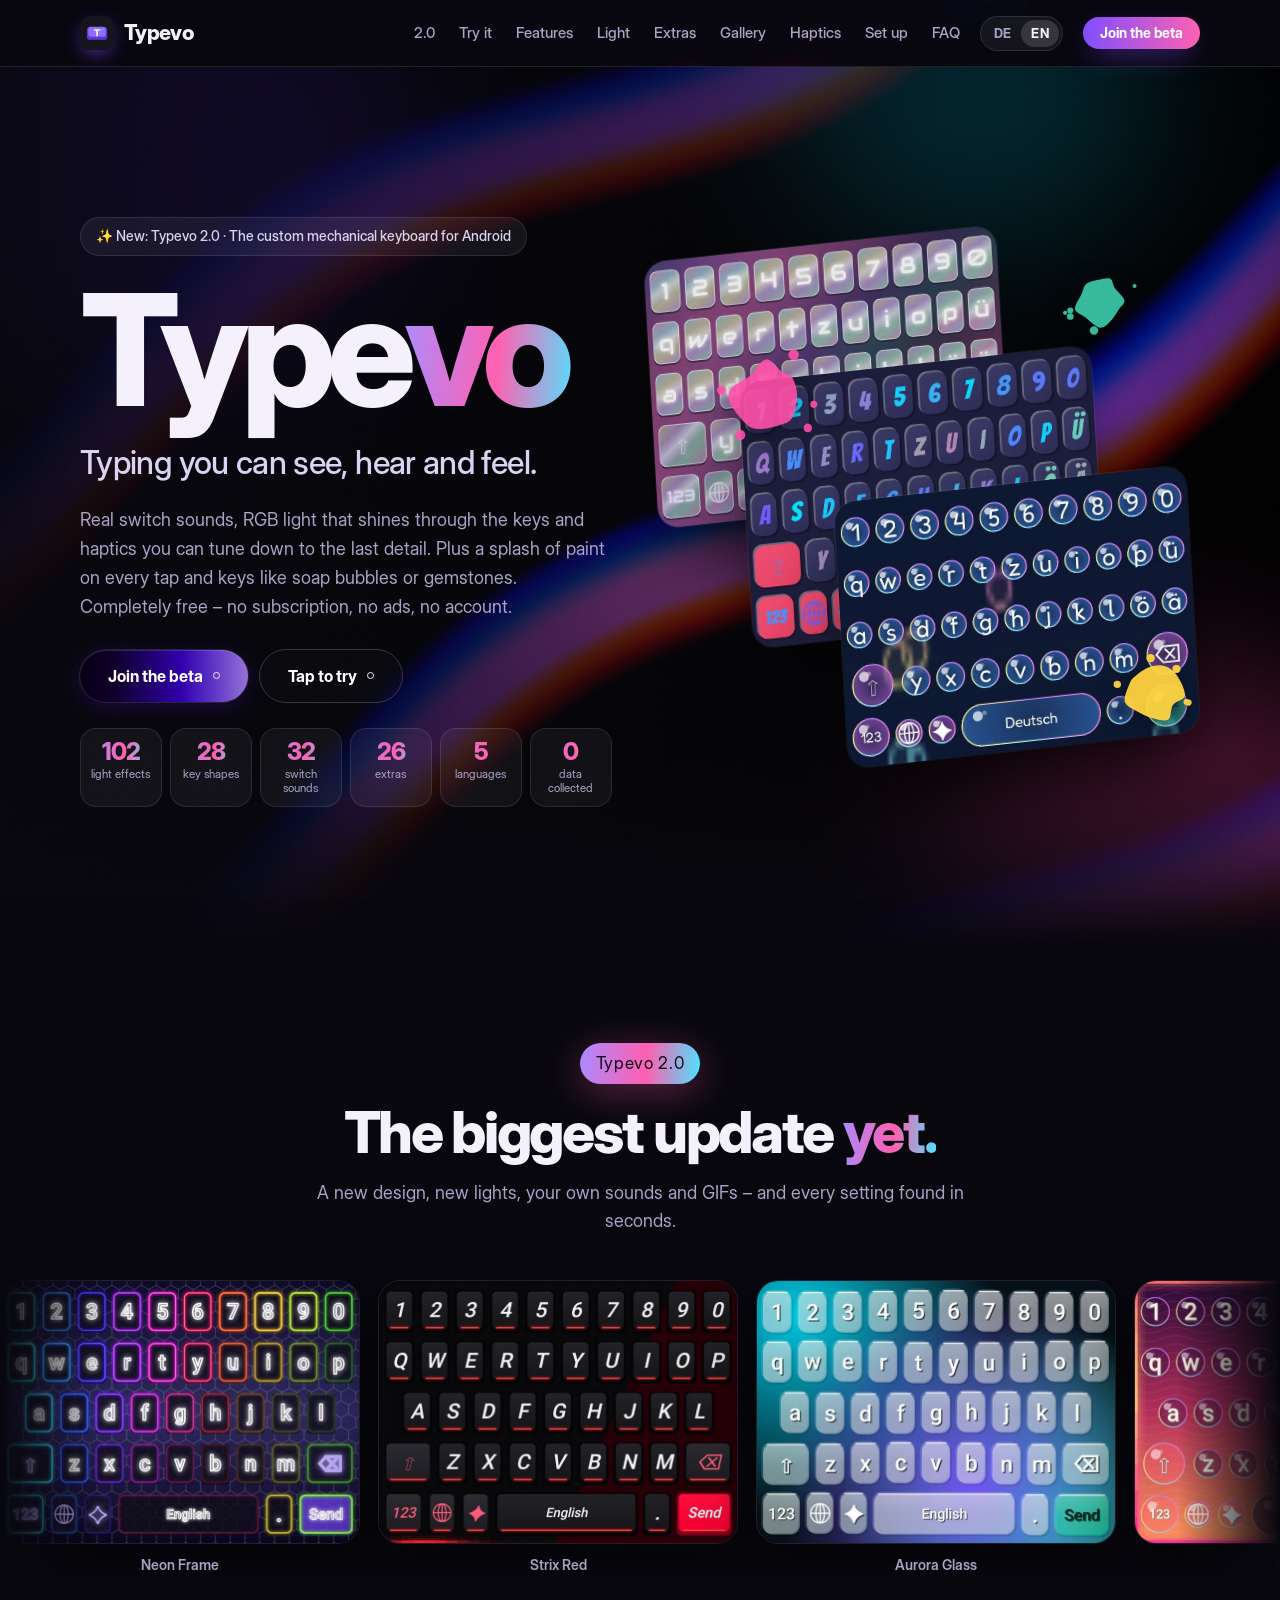
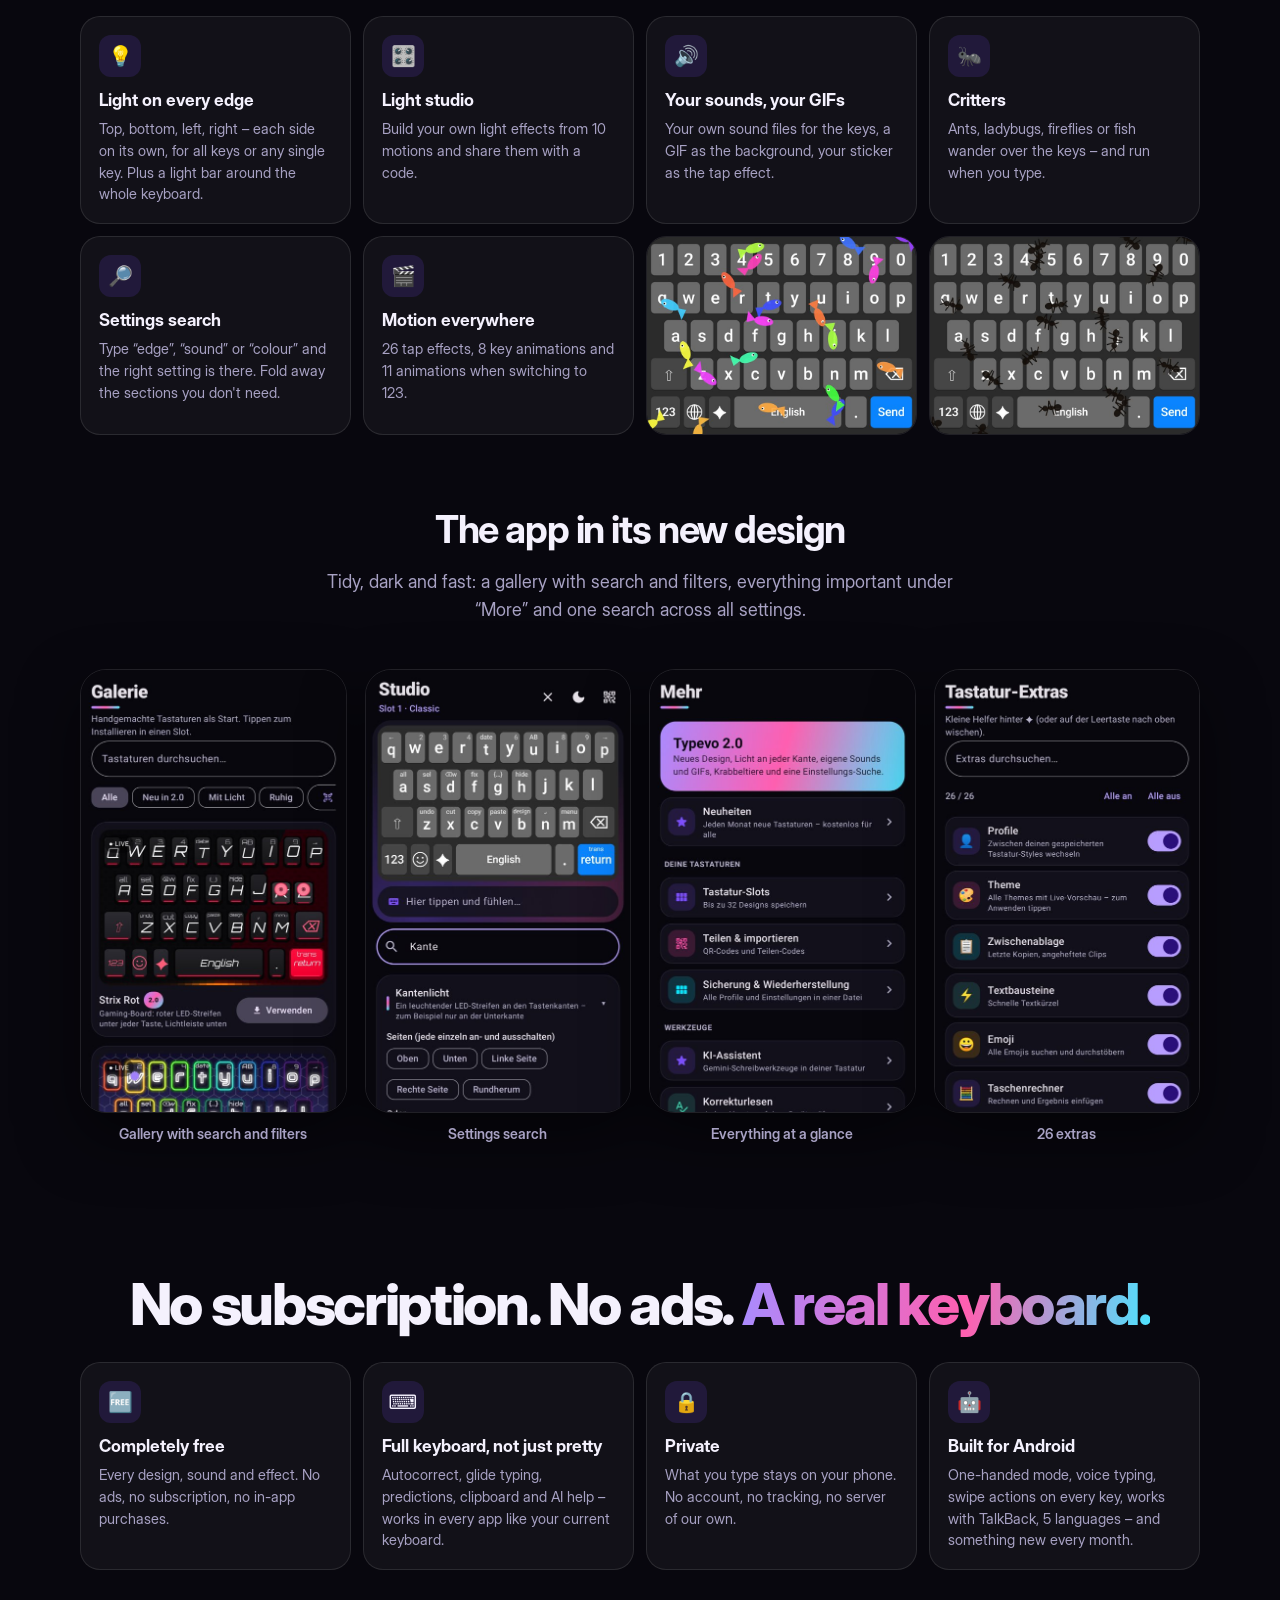
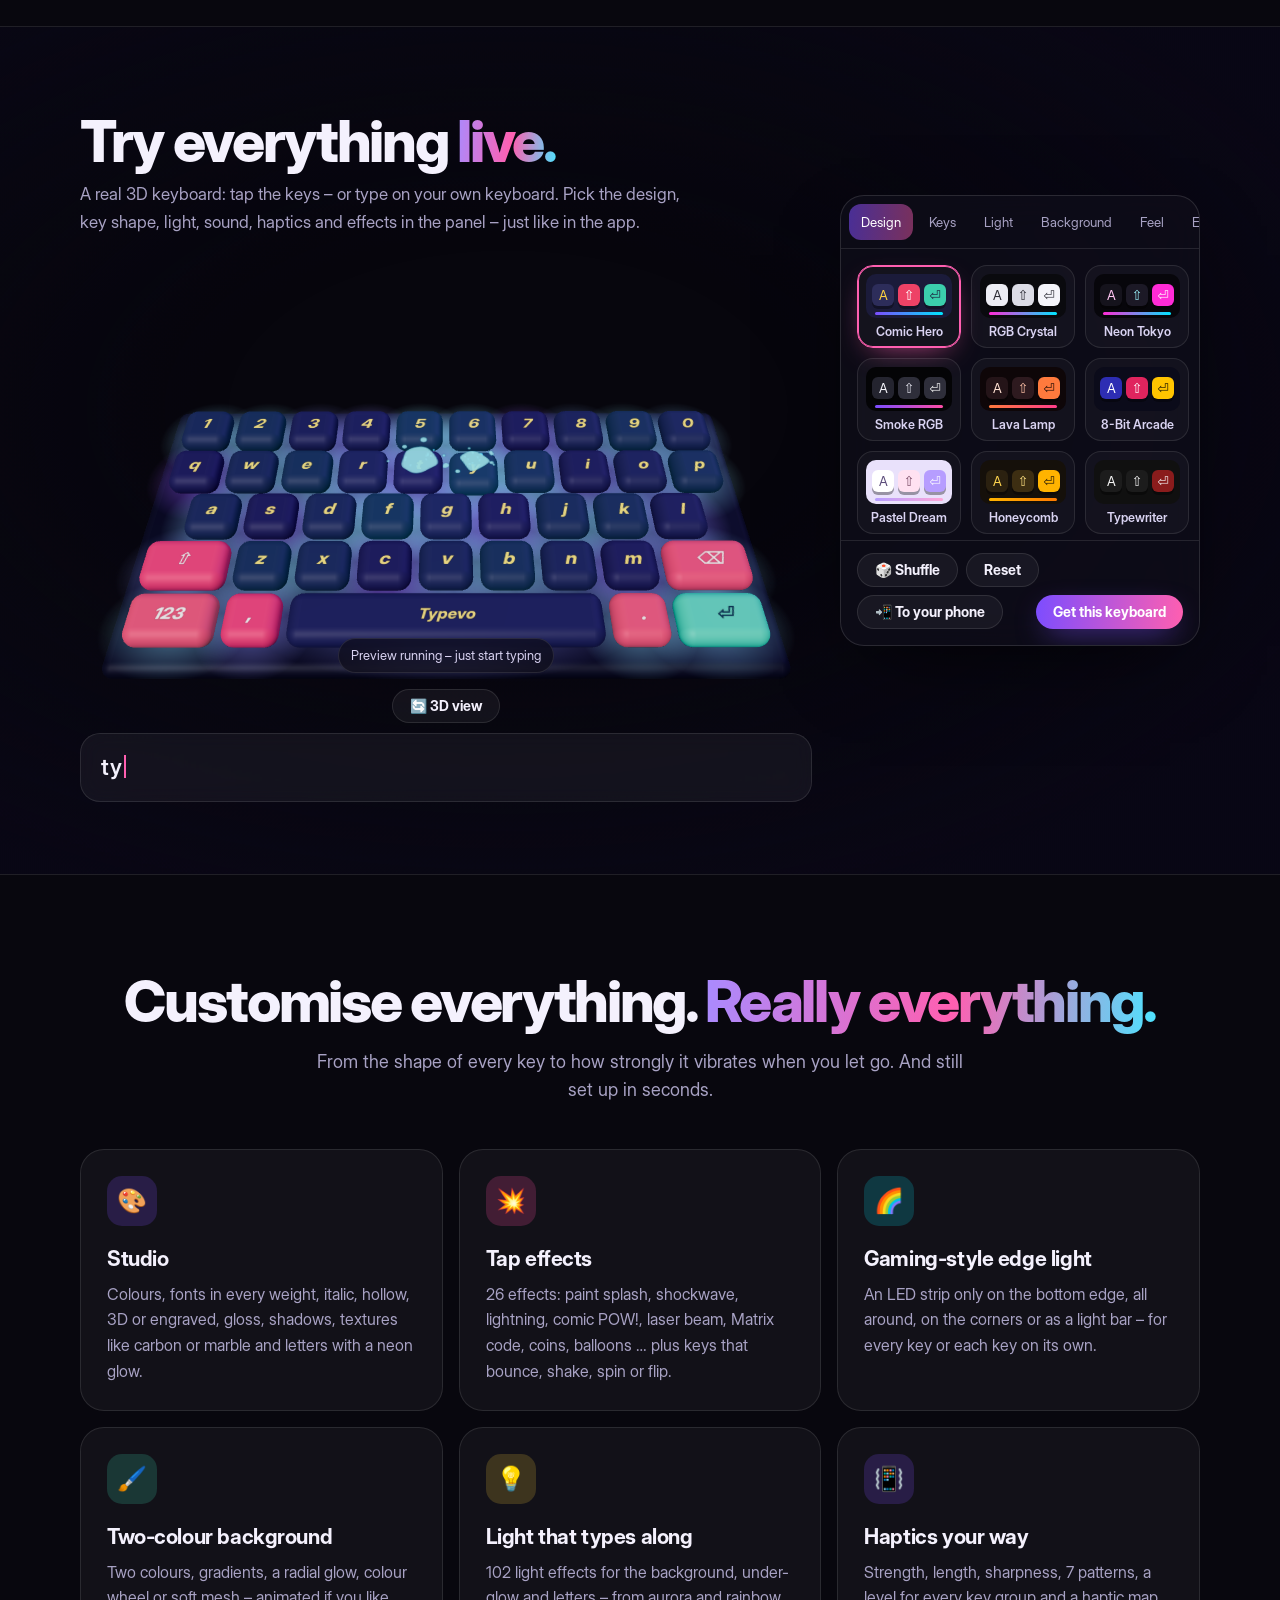
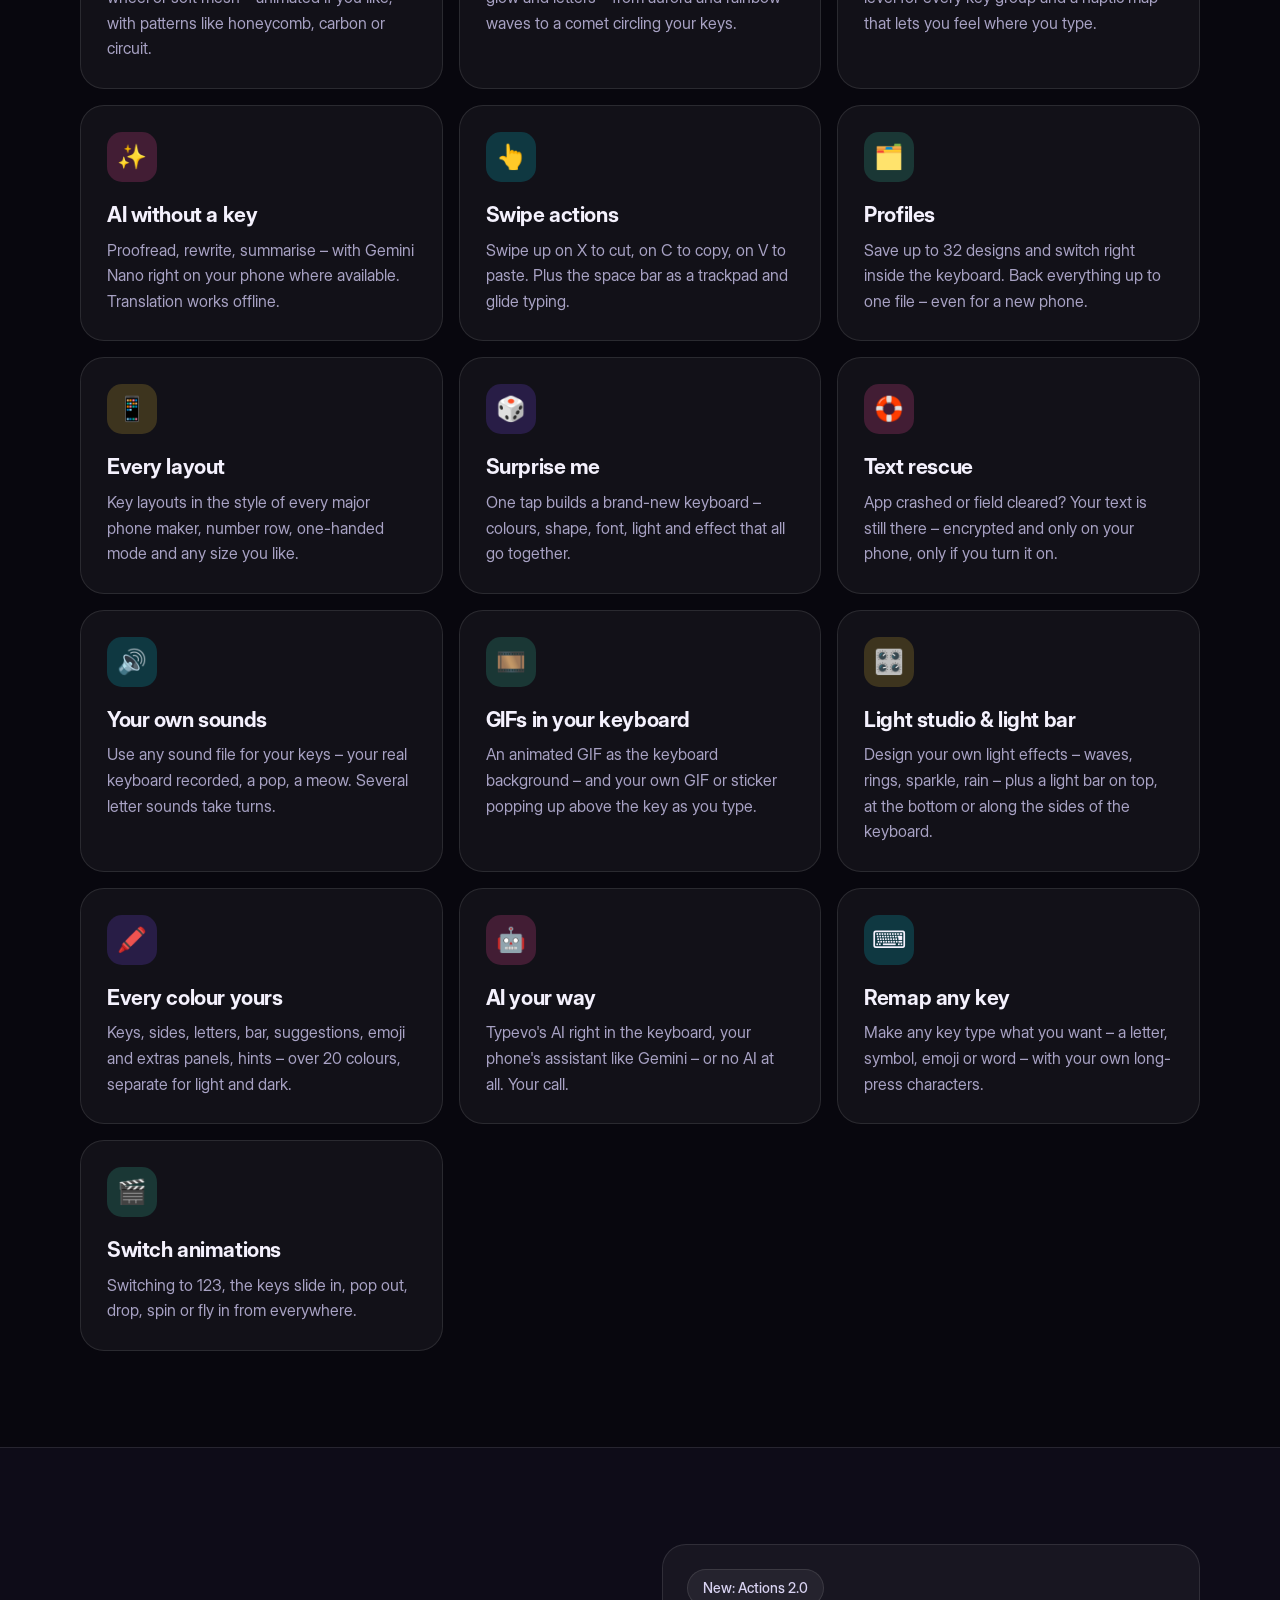
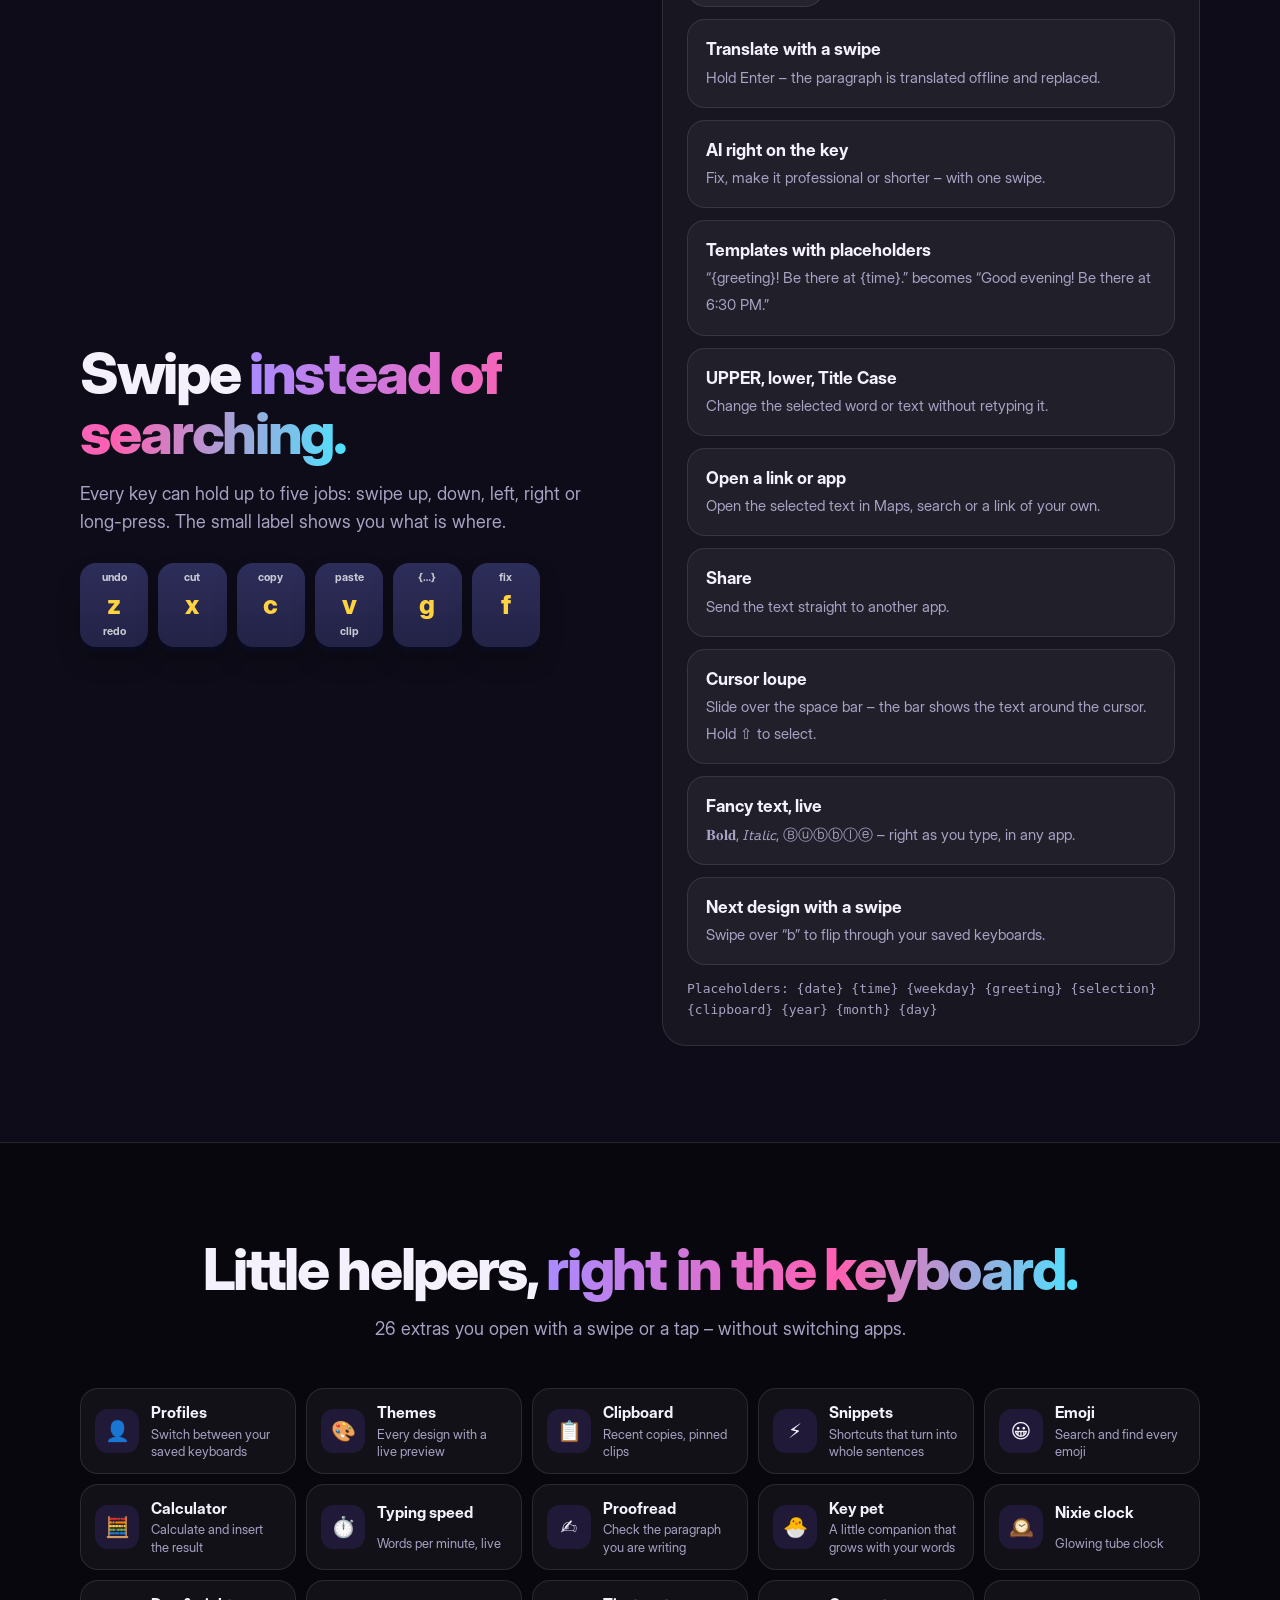
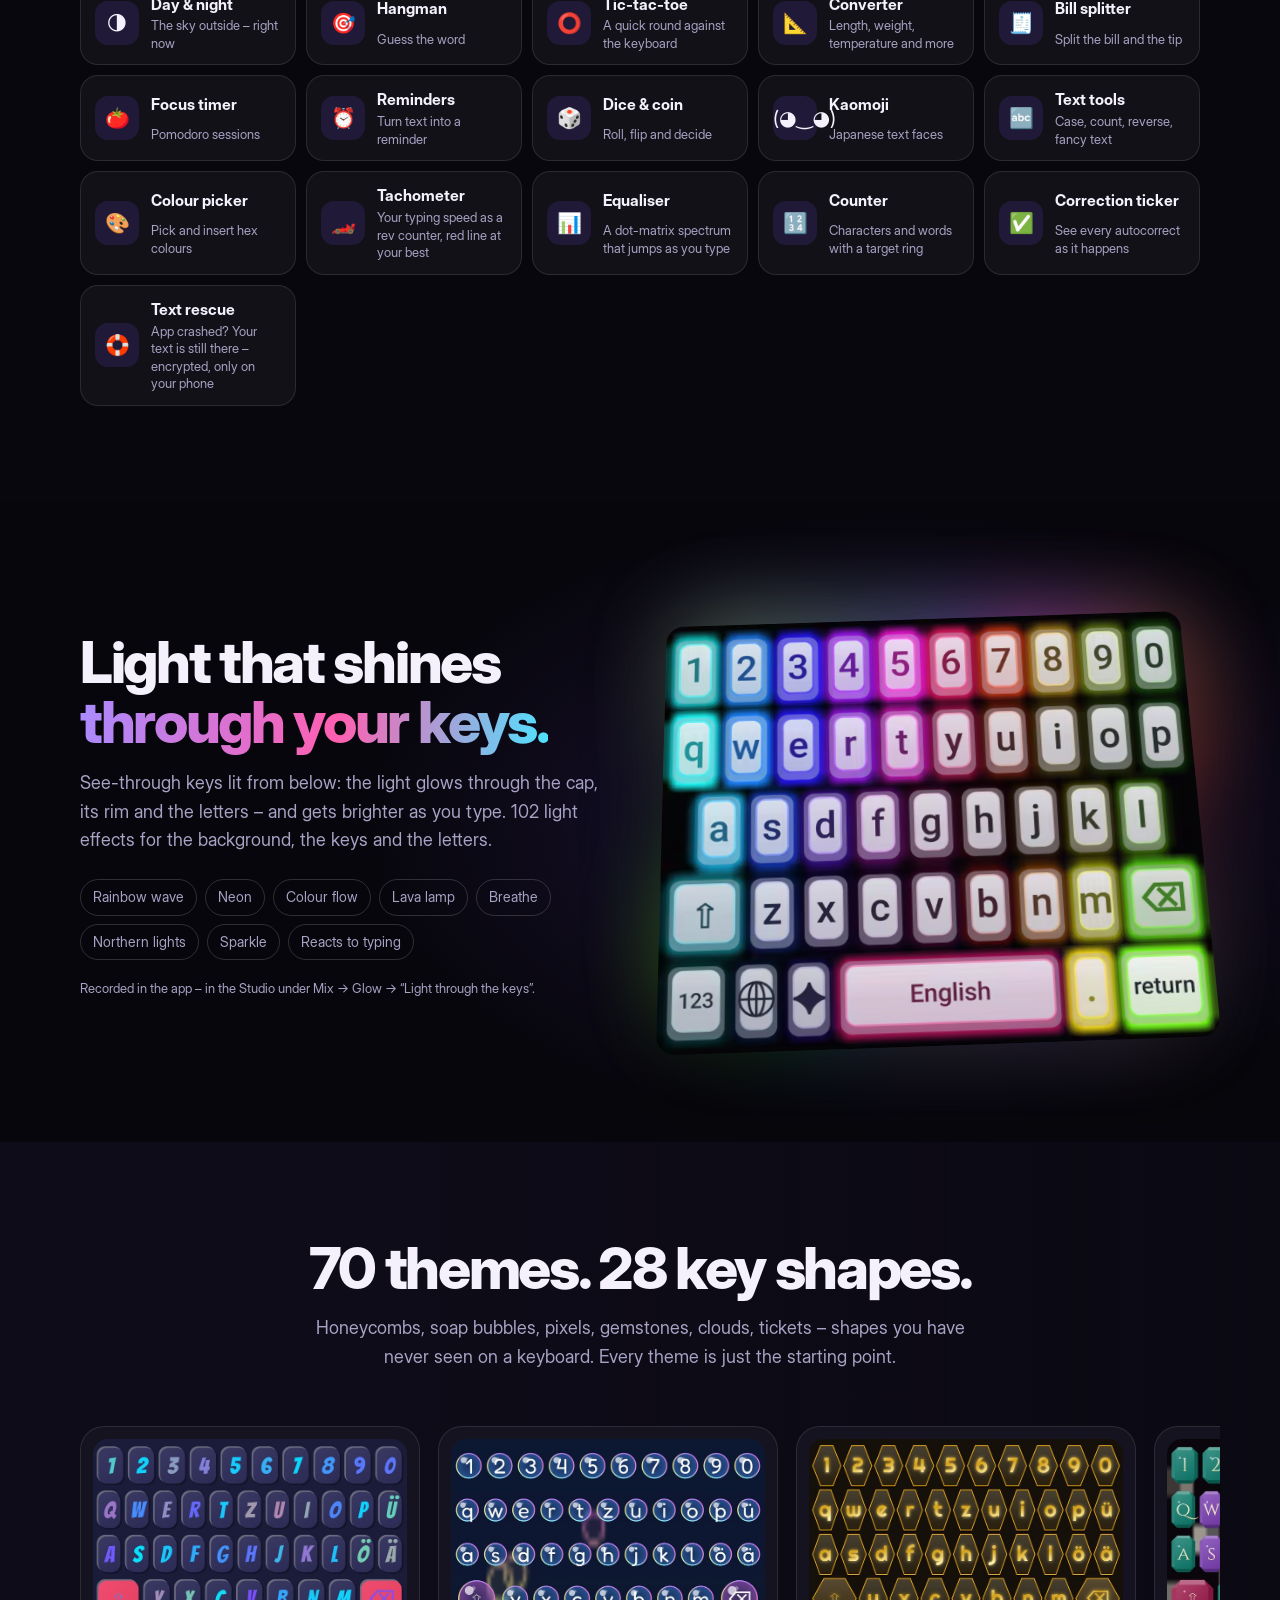
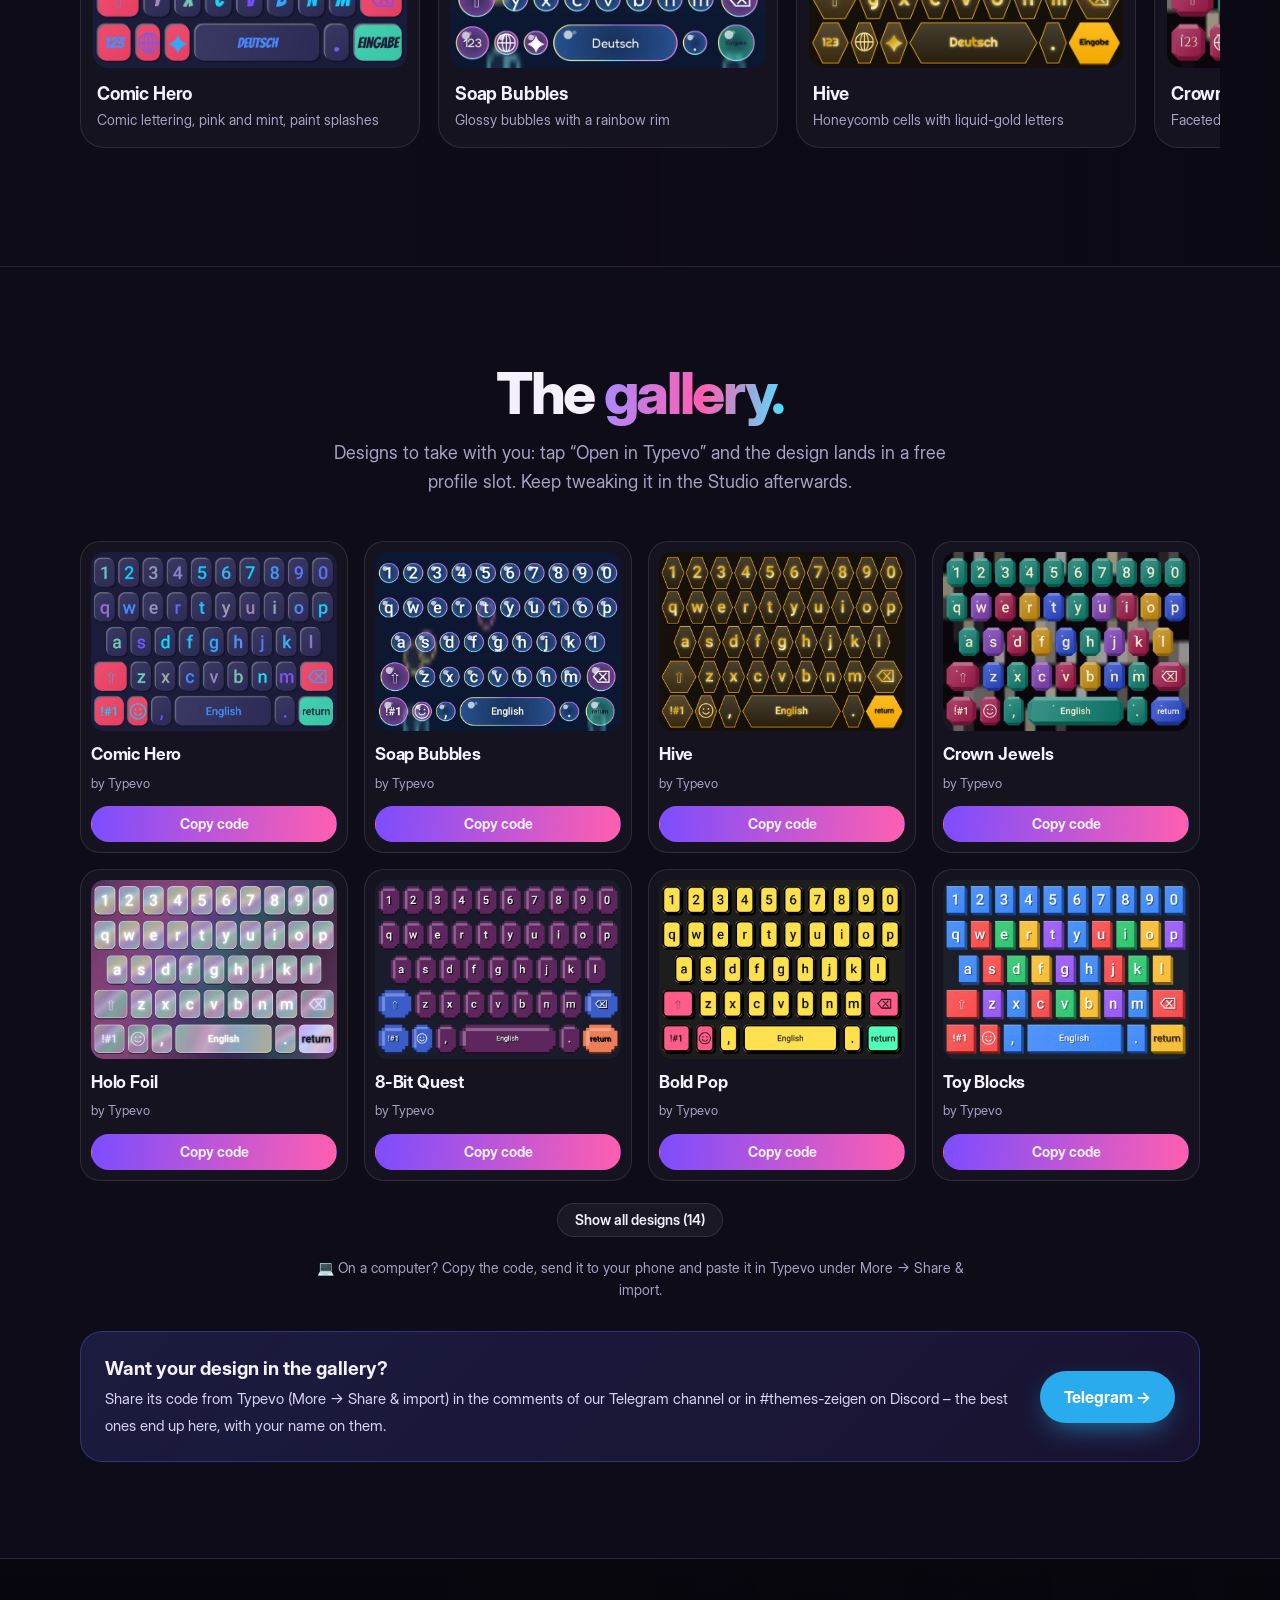
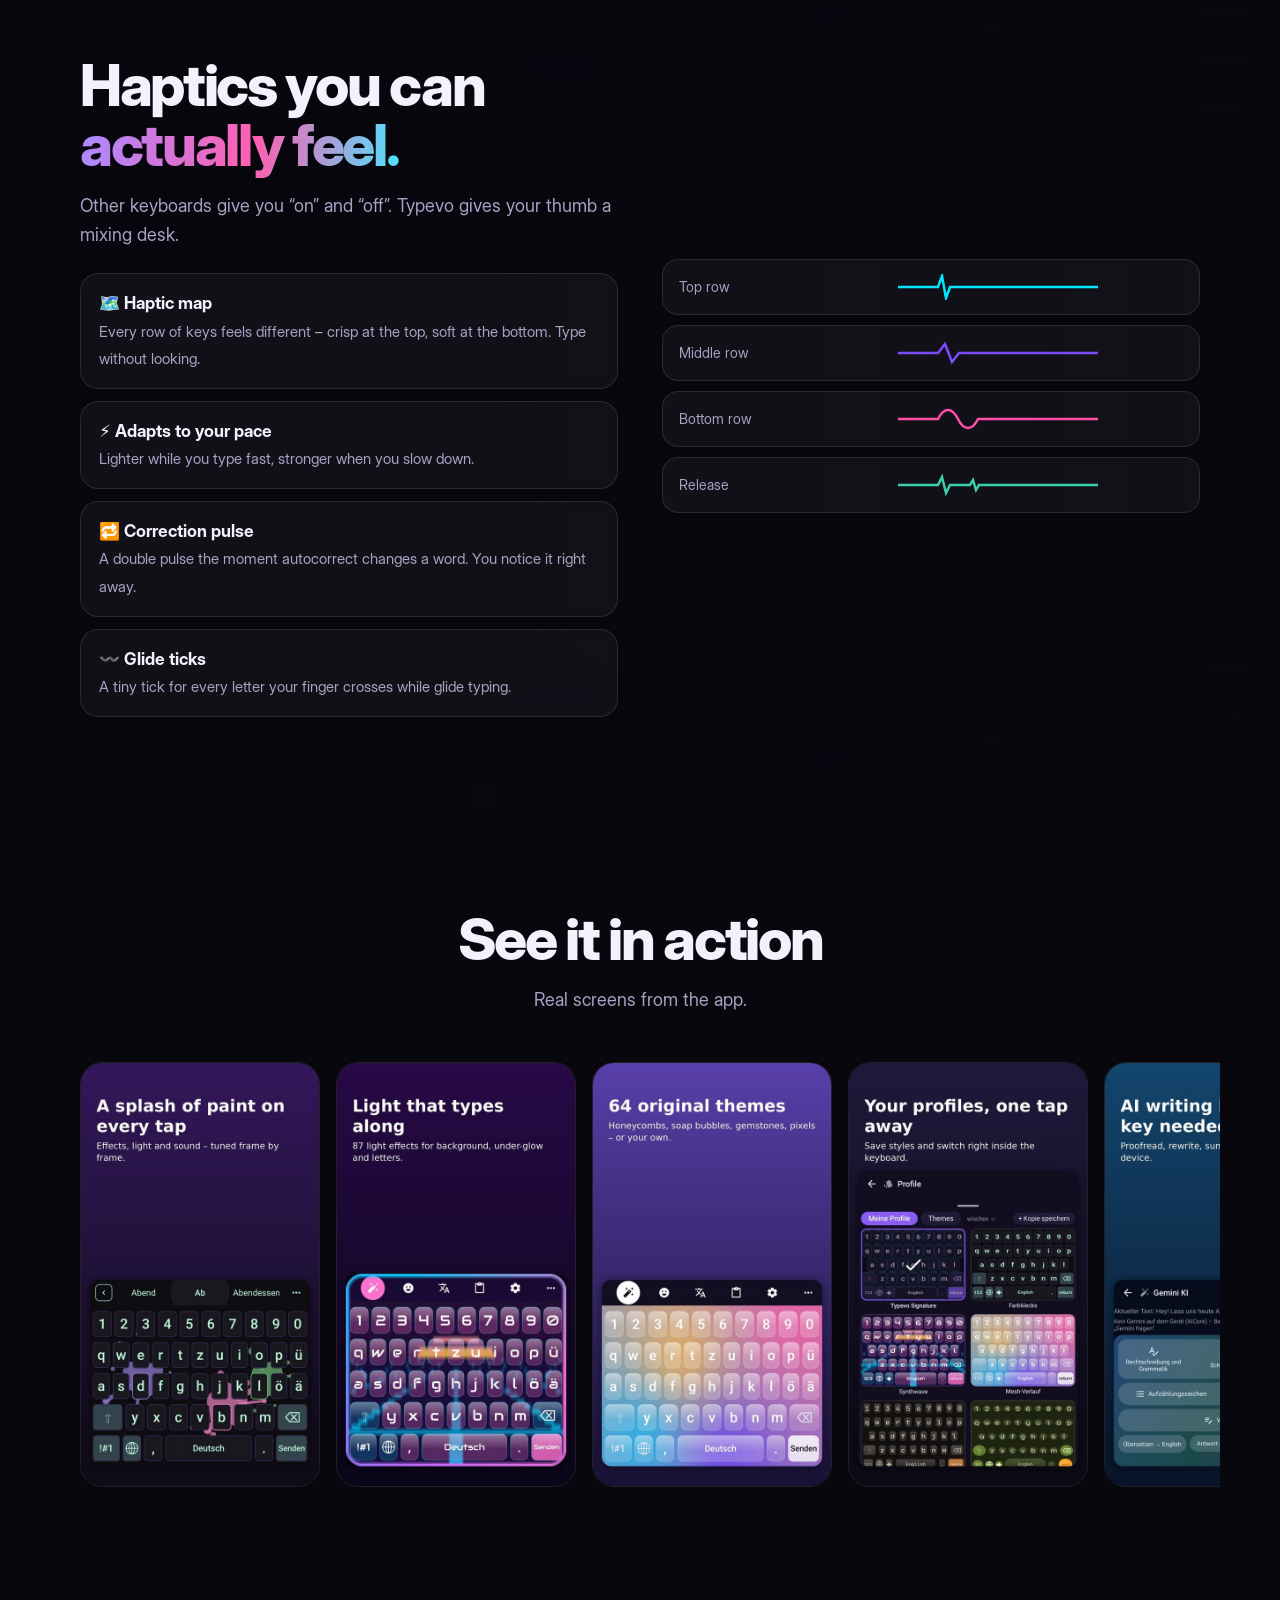
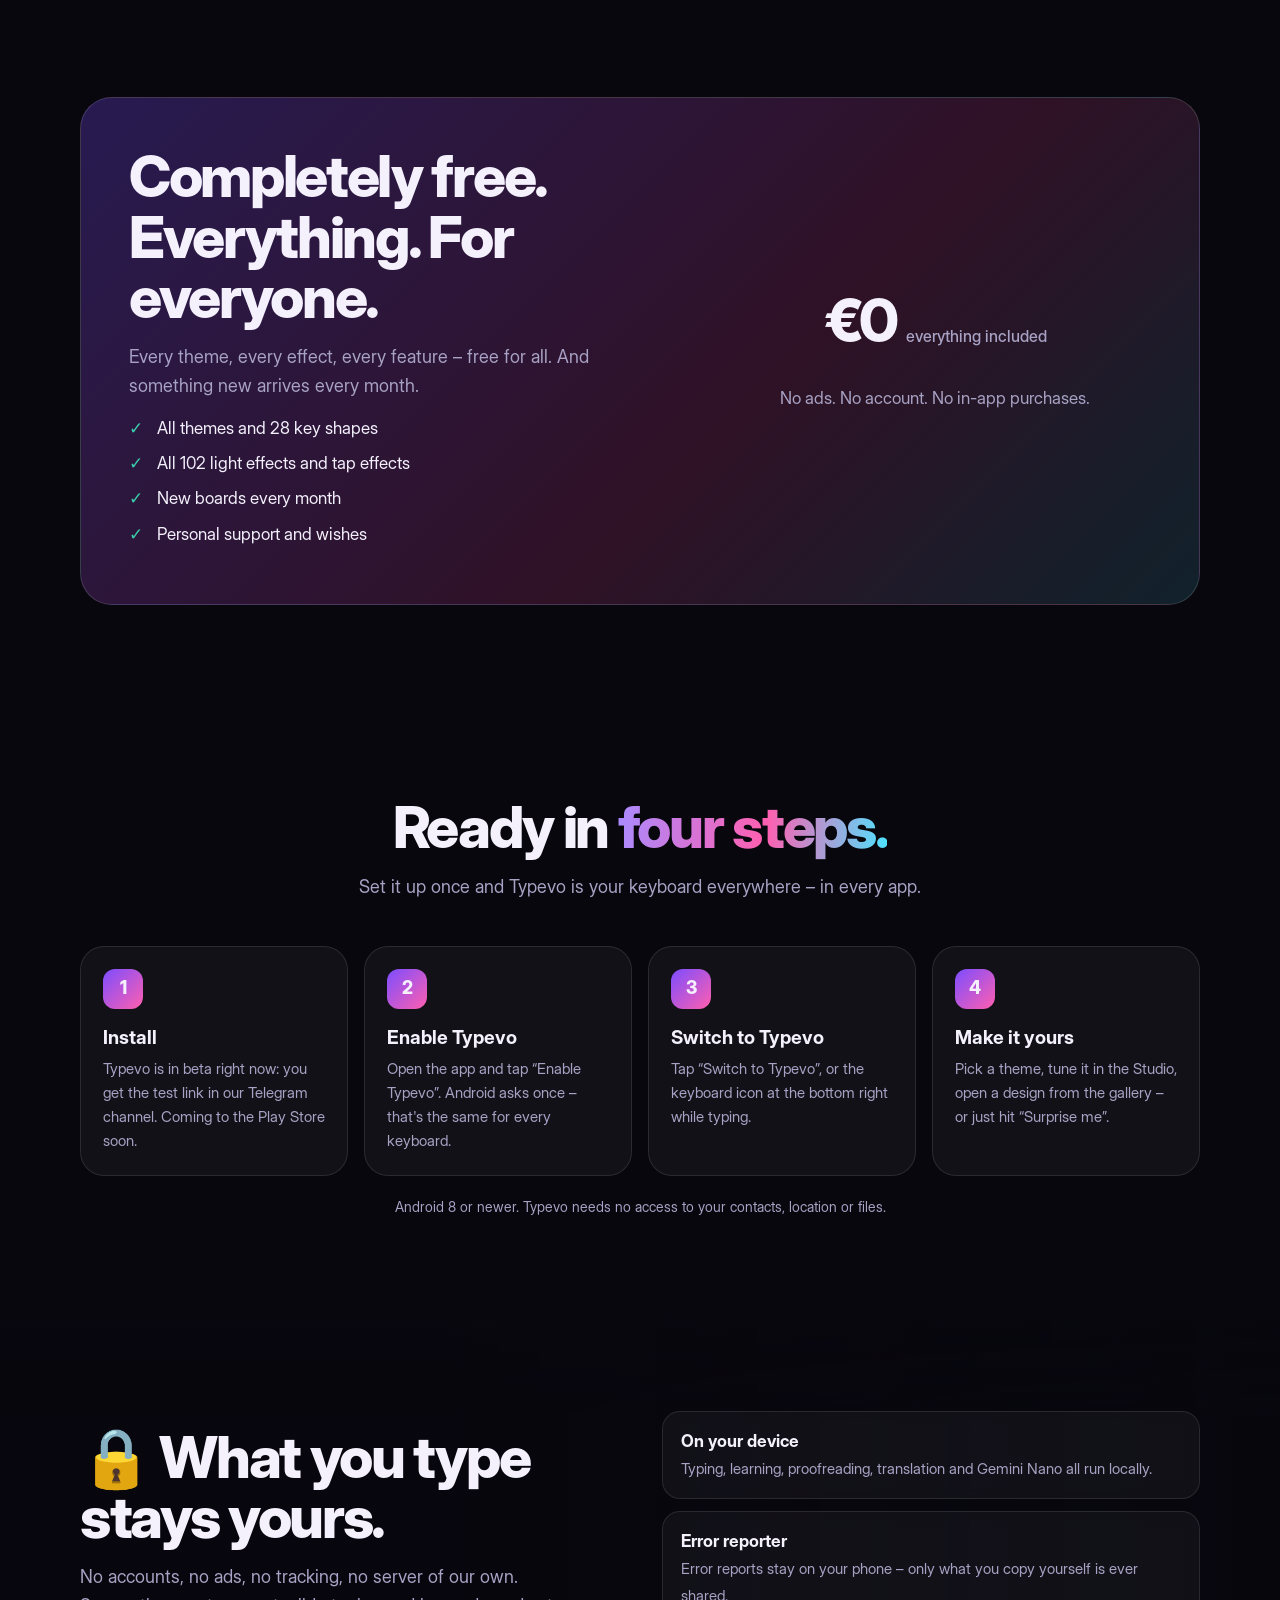
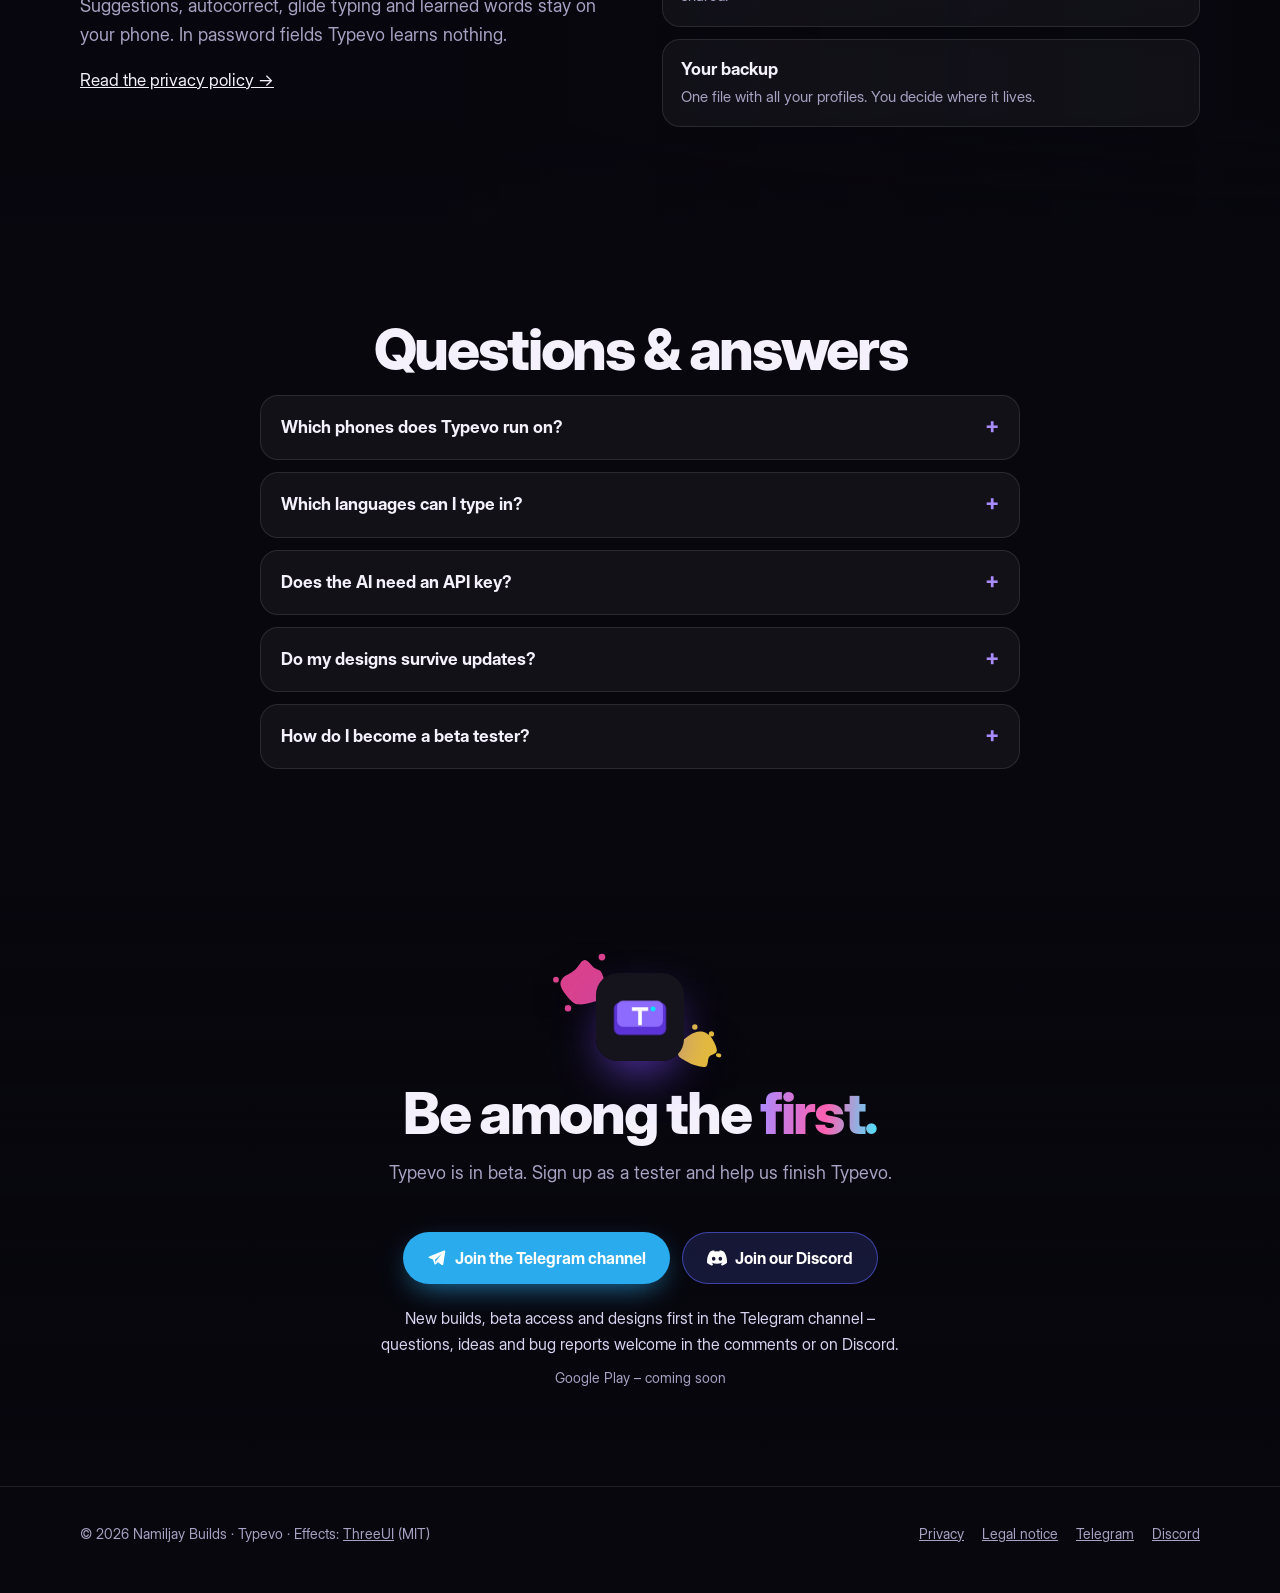
==== commit fa0ff646: "Website: the app in its new design" ====
--- a/index.html
+++ b/index.html
@@ -14,8 +14,8 @@
 <meta property="og:locale:alternate" content="en_US">
 <link rel="icon" type="image/png" href="assets/icon.png">
 <link rel="apple-touch-icon" href="assets/icon.png">
-  <script type="module" crossorigin src="./site/index-CvRcoWih.js"></script>
-  <link rel="stylesheet" crossorigin href="./site/index-DhX8UL1o.css">
+  <script type="module" crossorigin src="./site/index-DWFw34Kg.js"></script>
+  <link rel="stylesheet" crossorigin href="./site/index-BPGYxANc.css">
 </head>
 <body>
 <div id="root"></div>
--- a/site/index-BPGYxANc.css
+++ b/site/index-BPGYxANc.css
@@ -0,0 +1 @@
+.threeui-mount,.text-path-study,.article-headings-component,.animated-top-dock-component,.typography-vortex-component,.landscape-scene,.japanese-tower-landscape,.liquid-metal-button,.spark-badge,.threeui-background{position:relative;width:100%;height:100%;min-width:0;min-height:0;overflow:hidden}.japanese-tower-landscape{isolation:isolate;background:#ecdcbc}.japanese-tower-landscape__frame{position:absolute;inset:0;display:block;width:100%;height:100%;border:0;background:#ecdcbc;opacity:0;transition:opacity .18s ease-out}.japanese-tower-landscape__frame.is-ready{opacity:1}.landscape-scene{isolation:isolate;background:#ecdcbc}.landscape-scene__frame{position:absolute;inset:0;display:block;width:100%;height:100%;border:0;background:#ecdcbc;opacity:0;transition:opacity .18s ease-out;touch-action:none}.landscape-scene__frame.is-ready{opacity:1}.liquid-metal-button{isolation:isolate;background:#070708}.liquid-metal-button__frame{position:absolute;inset:0;display:block;width:100%;height:100%;border:0;background:#070708;opacity:0;transition:opacity .18s ease-out}.liquid-metal-button__frame.is-ready{opacity:1}@media(prefers-reduced-motion:reduce){.liquid-metal-button__frame{transition:none}}.spark-badge{isolation:isolate;background:#000}.spark-badge__frame{position:absolute;inset:0;display:block;width:100%;height:100%;border:0;background:#000;opacity:0;transition:opacity .18s ease-out}.spark-badge__frame.is-ready{opacity:1}.text-path-study{isolation:isolate;background:#08090a}.text-path-study--light{background:#f3f5f8}.text-path-study-frame{position:absolute;inset:0;display:block;width:100%;height:100%;border:0;background:transparent;transform-origin:50% 50%}.threeui-background{position:relative;isolation:isolate;background:#030304}.threeui-background.condensation{background:transparent}.threeui-background.predictive-arc--light,.threeui-background.data-pixel-arc--light{background:#f3f6f1}.typography-vortex-component.typography-vortex-component--light{background:#eef1f6}.typography-vortex-component--light .typography-vortex-component__hint{color:#1c1e268c}.threeui-background>canvas{position:absolute;inset:0;display:block;width:100%;height:100%}.temple-night-scene,.temple-night-canvas{display:block;width:100%;height:100%}.temple-night-scene{position:relative;overflow:hidden;background:#05070a}.temple-night-canvas{position:relative;z-index:1;opacity:0;touch-action:none}.temple-night-canvas.is-ready{opacity:1}.temple-night-unavailable{position:absolute;inset:0;display:grid;place-items:center;margin:0;color:#a9b2b7;background:#05070a}.bookshelf,.bookshelf__canvas,.sketchbook,.sketchbook__frame{display:block;width:100%;height:100%}.bookshelf{position:relative;container-type:inline-size;overflow:hidden;background:#171a24;outline:none}.bookshelf__canvas{position:absolute;inset:0;opacity:0;touch-action:none}.bookshelf__canvas.is-ready{opacity:1}.bookshelf__source-controls{display:none}.bookshelf__unavailable{position:absolute;inset:0;display:grid;place-items:center;margin:0;padding:24px;color:#f4eee6;text-align:center}.sketchbook{position:relative;overflow:hidden;background:#ece7dc}.sketchbook__frame{border:0;opacity:0;background:#ece7dc}.sketchbook__frame.is-ready{opacity:1}@font-face{font-family:ThreeUI Fragment Mono;font-style:normal;font-weight:400;font-display:swap;src:url([data-uri]) format("woff2")}.article-headings-component,.animated-top-dock-component,.typography-vortex-component{container-type:inline-size;color:#ecece8;background:#0b0b0b;font-family:Geist,Helvetica Neue,Helvetica,Arial,sans-serif}.article-headings-component{display:grid;grid-template-rows:auto 1fr 1fr;padding:clamp(20px,5.4cqw,74px) clamp(20px,6.2cqw,86px);isolation:isolate}.article-headings-component:after,.animated-top-dock-component:after,.typography-vortex-component:after{position:absolute;inset:0;z-index:5;pointer-events:none;content:"";opacity:.12;background-image:url("data:image/svg+xml,%3Csvg viewBox='0 0 180 180' xmlns='http://www.w3.org/2000/svg'%3E%3Cfilter id='n'%3E%3CfeTurbulence type='fractalNoise' baseFrequency='.85' numOctaves='3' stitchTiles='stitch'/%3E%3C/filter%3E%3Crect width='100%25' height='100%25' filter='url(%23n)' opacity='.16'/%3E%3C/svg%3E");mix-blend-mode:soft-light}.article-headings-component__header{display:flex;justify-content:space-between;padding-bottom:clamp(14px,2.6cqw,30px);color:#62625e;font:400 clamp(8px,.85cqw,10px) / 1 "ThreeUI Fragment Mono",ui-monospace,monospace;letter-spacing:.12em}.article-headings-component__entry{display:grid;grid-template-columns:clamp(28px,4cqw,56px) minmax(0,1fr) auto;align-items:center;gap:clamp(10px,2.2cqw,30px);border-top:1px solid #2a2a28}.article-headings-component__entry h2{margin:0;color:#e9e9e5;font-size:clamp(18px,3.2cqw,44px);font-weight:600;line-height:1.08;letter-spacing:-.02em}.article-headings-component__index,.article-headings-component__meta{color:#60605c;font:400 clamp(8px,.85cqw,10px) / 1.3 "ThreeUI Fragment Mono",ui-monospace,monospace;letter-spacing:.06em}.article-headings-component__meta{text-align:right}.article-headings-component--light{color:#202128;background:#f3f5f8}.article-headings-component--light .article-headings-component__header,.article-headings-component--light .article-headings-component__index,.article-headings-component--light .article-headings-component__meta{color:#71737b}.article-headings-component--light .article-headings-component__entry{border-color:#d9dce3}.article-headings-component--light .article-headings-component__entry h2{color:#1d1f26}.typography-vortex-component{position:relative;isolation:isolate;touch-action:none;cursor:crosshair}.typography-vortex-component canvas{position:absolute;inset:0;display:block;width:100%;height:100%}.typography-vortex-component__hint,.animated-top-dock-component__caption{position:absolute;z-index:6;color:#62625e;font:400 9px/1 ThreeUI Fragment Mono,ui-monospace,monospace;letter-spacing:.1em}.typography-vortex-component__hint{right:18px;bottom:16px}.animated-top-dock-component{position:relative;display:grid;place-items:center;isolation:isolate;background:radial-gradient(circle at 50% 20%,rgba(255,255,255,.035),transparent 34%),#080808}.animated-top-dock__nav{position:absolute;top:clamp(24px,5cqw,46px);left:50%;z-index:10;display:flex;align-items:flex-start;gap:3px;height:38px;padding:4px;overflow:visible;border:1px solid #292929;border-radius:11px;background:#0e0e0edb;box-shadow:0 12px 34px #0000007a,inset 0 1px #ffffff09;-webkit-backdrop-filter:blur(18px) saturate(75%);backdrop-filter:blur(18px) saturate(75%);transform:translate(-50%);isolation:isolate}.animated-top-dock__item{position:relative;z-index:6;display:inline-flex;flex:none;align-items:center;justify-content:center;height:28px;min-width:0;padding:0;border:1px solid transparent;border-radius:7px;outline:none;color:#858580;background:#151514e6;font:400 10px/1 ThreeUI Fragment Mono,ui-monospace,monospace;letter-spacing:.1em;white-space:nowrap;-webkit-backdrop-filter:blur(14px) saturate(70%);backdrop-filter:blur(14px) saturate(70%);transform-origin:50% 0;transition:color .15s,border-color .18s,background .18s,box-shadow .18s;will-change:width,height,transform;cursor:pointer}.animated-top-dock__item[data-dock-near=true],.animated-top-dock__item:focus-visible{z-index:7;color:#ecece8;border-color:#41413e;background:#1b1b1af0;box-shadow:0 7px 16px #00000042}.animated-top-dock__logo{width:28px;height:28px;overflow:hidden;background:#e8e8e3}.animated-top-dock__logo svg{display:block;width:100%;height:100%}.animated-top-dock__link{gap:6px;width:94px;padding:0 9px}.animated-top-dock__link[aria-pressed=true]{color:#111;border-color:#e8e8e3;background:#e8e8e3;box-shadow:0 7px 18px #00000047}.animated-top-dock__icon{display:inline-flex;flex:none;align-items:center;justify-content:center;width:13px;height:13px;opacity:.62;transition:opacity .16s}.animated-top-dock__icon svg{display:block;width:100%;height:100%;fill:none;stroke:currentColor;stroke-width:1.2;stroke-linecap:round;stroke-linejoin:round}.animated-top-dock__item[data-dock-near=true] .animated-top-dock__icon,.animated-top-dock__item:focus-visible .animated-top-dock__icon{opacity:1}.animated-top-dock-component__caption{right:18px;bottom:16px}@media(max-width:600px){.article-headings-component{padding:18px}.article-headings-component__entry{grid-template-columns:24px minmax(0,1fr)}.article-headings-component__entry h2{font-size:clamp(17px,5.5vw,26px)}.article-headings-component__meta{display:none}.animated-top-dock__nav{top:24px;gap:2px;height:36px}.animated-top-dock__item{height:26px!important;transform:none!important}.animated-top-dock__logo{width:26px!important;height:26px!important}.animated-top-dock__link{width:auto!important;padding:0 7px;font-size:8px;letter-spacing:.07em}.animated-top-dock__icon{display:none}}@media(prefers-reduced-motion:reduce){.animated-top-dock__item{transform:none!important}}.animated-top-dock-component.atd-modern,.animated-top-dock-component.atd-retro,.animated-top-dock-component.atd-glass{--atd-top: clamp(16px, 2.6cqw, 46px);--atd-bar-width: min(1460px, calc(100% - clamp(24px, 4.2cqw, 96px)) );--atd-bar-height: clamp(48px, 3.4cqw, 68px);--atd-bar-pad: clamp(5px, .42cqw, 9px);--atd-bar-lead: clamp(14px, 1.15cqw, 25px);--atd-item-height: clamp(30px, 2.2cqw, 44px);--atd-item-pad: clamp(10px, .86cqw, 18px);--atd-label: clamp(12px, .78cqw, 17px);--atd-icon: clamp(13px, .92cqw, 19px);--atd-gap: clamp(5px, .44cqw, 9px);--atd-brand: clamp(13px, .94cqw, 20px);--atd-mark: clamp(22px, 1.55cqw, 33px);--atd-action-height: clamp(34px, 2.5cqw, 50px);display:block;overflow:hidden}.atd-modern__bar,.atd-retro__bar{position:absolute;top:var(--atd-top);left:50%;z-index:10;display:flex;align-items:center;justify-content:space-between;width:var(--atd-bar-width);height:var(--atd-bar-height);transform:translate(-50%)}.atd-modern__bar{width:max-content;max-width:var(--atd-bar-width);padding:var(--atd-bar-pad) var(--atd-bar-pad) var(--atd-bar-pad) var(--atd-bar-lead)}.atd-modern__dock{display:flex;flex:none;gap:clamp(2px,.2cqw,5px);align-items:flex-start;justify-content:center;height:var(--atd-item-height)}.atd-modern__item,.atd-retro__item,.atd-glass__item{display:inline-flex;flex:none;gap:var(--atd-gap);align-items:center;justify-content:center;height:var(--atd-item-height);padding:0 var(--atd-item-pad);outline:none;white-space:nowrap;transform-origin:50% 0;will-change:width,height,transform;cursor:pointer}.atd-modern__brand,.atd-glass__brand,.atd-retro__brand{display:inline-flex;flex:none;gap:clamp(7px,.6cqw,13px);align-items:center;text-decoration:none}.atd-modern__mark,.atd-glass__mark{display:block;width:var(--atd-mark);height:var(--atd-mark);overflow:hidden}.atd-modern__mark svg,.atd-glass__mark svg{display:block;width:100%;height:100%}.atd-modern__word,.atd-glass__word{font-size:var(--atd-brand);font-weight:600;letter-spacing:-.018em}.atd-modern__actions{display:inline-flex;flex:none;gap:clamp(4px,.34cqw,8px);align-items:center}.atd-modern__ghost{height:var(--atd-action-height);padding:0 clamp(12px,.95cqw,20px);border:0;border-radius:999px;background:transparent;font:500 var(--atd-label) / 1 inherit;transition:color .16s,background .16s;cursor:pointer}.atd-modern__cta,.atd-glass__cta{height:var(--atd-action-height);border-radius:999px;font:600 var(--atd-label) / 1 inherit;letter-spacing:-.01em;white-space:nowrap;transition:transform .18s cubic-bezier(.22,1,.36,1),box-shadow .18s;cursor:pointer}.animated-top-dock-component.atd-modern{--atd-bar-width: min(1240px, calc(100% - clamp(24px, 5cqw, 120px)) );background:#07080c}.atd-modern__aurora{position:absolute;inset:-24% -12% auto;z-index:1;height:82%;pointer-events:none;background:radial-gradient(58% 62% at 22% 36%,rgba(78,116,255,.4),transparent 68%),radial-gradient(46% 56% at 78% 20%,rgba(186,96,255,.3),transparent 70%),radial-gradient(40% 48% at 52% 6%,rgba(56,220,214,.2),transparent 72%),radial-gradient(34% 40% at 50% 14%,rgba(255,255,255,.07),transparent 76%);filter:blur(8px)}.atd-modern__bar{gap:clamp(14px,2.4cqw,40px);border:1px solid rgba(255,255,255,.045);border-radius:999px;background:linear-gradient(180deg,#191b24db,#0c0d12d1);box-shadow:0 22px 52px -24px #000000eb,inset 0 1px #ffffff0b;backdrop-filter:blur(22px) saturate(150%);-webkit-backdrop-filter:blur(22px) saturate(150%)}.atd-modern__brand{color:#f2f3f7}.atd-modern__mark{border-radius:50%;box-shadow:0 2px 8px #0000006b}.atd-modern__item{border:1px solid transparent;border-radius:999px;color:#9b9fae;background:transparent;font:500 var(--atd-label) / 1 inherit;letter-spacing:-.005em;transition:color .16s,border-color .18s,background .18s,box-shadow .18s,backdrop-filter .18s}.atd-modern__item[data-dock-near=true],.atd-modern__item:hover,.atd-modern__item:focus-visible{color:#f4f5f9;border-color:#ffffff0e;background:#ffffff0e;box-shadow:0 8px 20px -14px #000000e6,inset 0 1px #ffffff0d;backdrop-filter:blur(18px) saturate(170%);-webkit-backdrop-filter:blur(18px) saturate(170%)}.atd-modern__item[aria-pressed=true]{color:#0a0b10;border-color:transparent;background:linear-gradient(180deg,#fff,#dfe3ef);box-shadow:0 10px 24px -12px #7896ffbf,inset 0 -1px #00000024}.atd-modern__icon,.atd-glass__icon{display:inline-flex;flex:none;align-items:center;justify-content:center;width:var(--atd-icon);height:var(--atd-icon);opacity:.72;transition:opacity .16s}.atd-modern__icon svg,.atd-glass__icon svg{display:block;width:100%;height:100%;fill:none;stroke:currentColor;stroke-width:1.25;stroke-linecap:round;stroke-linejoin:round}.atd-modern__item[data-dock-near=true] .atd-modern__icon,.atd-modern__item[aria-pressed=true] .atd-modern__icon,.atd-glass__item[data-dock-near=true] .atd-glass__icon,.atd-glass__item[aria-pressed=true] .atd-glass__icon{opacity:1}.atd-modern__ghost{color:#a7abba}.atd-modern__ghost:hover{color:#f0f1f6;background:#ffffff0f}.atd-modern__cta{display:inline-flex;gap:var(--atd-gap);align-items:center;padding:0 var(--atd-bar-pad) 0 clamp(14px,1.1cqw,24px);border:0;color:#0a0b10;background:linear-gradient(180deg,#fff,#d8ddec);box-shadow:0 10px 26px -14px #96affff2,inset 0 -1px #00000029}.atd-modern__cta svg{box-sizing:border-box;width:calc(var(--atd-action-height) - clamp(12px,.9cqw,20px));height:calc(var(--atd-action-height) - clamp(12px,.9cqw,20px));padding:clamp(4px,.3cqw,7px);border-radius:999px;background:#0a0b101a;fill:none;stroke:currentColor;stroke-width:1.4;stroke-linecap:round;stroke-linejoin:round}.atd-modern__cta:hover{box-shadow:0 16px 32px -14px #96afff,inset 0 -1px #00000029;transform:translateY(-1px)}.atd-modern__stage{position:absolute;top:58%;left:50%;z-index:4;width:min(88cqw,1120px);text-align:center;pointer-events:none;transform:translate(-50%,-50%)}.atd-modern__eyebrow{margin:0 0 clamp(8px,.9cqw,18px);color:#7d84a0;font:400 clamp(8px,.62cqw,13px) / 1 "ThreeUI Fragment Mono",ui-monospace,monospace;letter-spacing:.22em;text-transform:uppercase}.atd-modern__headline{margin:0;padding:.08em 0 .14em;color:transparent;background:linear-gradient(180deg,#fff 16%,#ffffff4d);background-clip:text;-webkit-background-clip:text;font-size:clamp(30px,7.6cqw,150px);font-weight:400;line-height:1.04;letter-spacing:-.03em;text-wrap:balance}.animated-top-dock-component.atd-retro{--atd-label: clamp(9px, .68cqw, 15px);--atd-icon: clamp(10px, .78cqw, 17px);--atd-brand: clamp(11px, .8cqw, 18px);background:#0b0819}.atd-retro__field{position:absolute;inset:0;z-index:0;display:block;width:100%;height:100%;image-rendering:pixelated}.atd-retro__vignette{position:absolute;inset:0;z-index:1;pointer-events:none;background:radial-gradient(124% 90% at 50% 34%,transparent 28%,rgba(6,4,16,.62) 100%),linear-gradient(180deg,rgba(6,4,16,.6) 0%,transparent 24%,transparent 62%,rgba(6,4,16,.58) 100%)}.atd-retro:before{position:absolute;inset:0;z-index:11;pointer-events:none;content:"";opacity:calc(var(--atd-retro-scan, .32) * 1.5);background:repeating-linear-gradient(180deg,rgba(0,0,0,.42) 0 1px,transparent 1px 3px)}.atd-retro__bar{gap:0;padding:0;overflow:hidden;border:2px solid #f4e6c8;background:#1a1030;box-shadow:6px 6px #0604109e}.atd-retro__brand{height:100%;padding:0 clamp(12px,1.1cqw,26px);border-right:2px solid #4b2f7e;color:#f9c74f;background:#150c28;font:400 var(--atd-brand) / 1 "ThreeUI Fragment Mono",ui-monospace,monospace;letter-spacing:.12em}.atd-retro__dock{display:flex;flex:1 1 0;gap:0;align-items:stretch;min-width:0;height:100%}.atd-retro__badge{display:inline-flex;width:var(--atd-icon);height:var(--atd-icon)}.atd-retro__badge svg,.atd-retro__icon svg{display:block;width:100%;height:100%;fill:currentColor;shape-rendering:crispEdges}.atd-retro__item{height:100%;min-width:0;padding:0 clamp(6px,.5cqw,12px);overflow:hidden;border:0;border-right:2px solid #4b2f7e;color:#b9a7e8;background:#241548;font:400 var(--atd-label) / 1 "ThreeUI Fragment Mono",ui-monospace,monospace;letter-spacing:.14em;transition:color .1s steps(2),background .1s steps(2)}.atd-retro__item[data-dock-near=true],.atd-retro__item:focus-visible{color:#fff4d6;background:#3a2170}.atd-retro__item[aria-pressed=true]{color:#1a1030;background:#f9c74f}.atd-retro__icon{display:inline-flex;flex:none;width:var(--atd-icon);height:var(--atd-icon)}.atd-retro__cta{display:inline-flex;flex:none;gap:var(--atd-gap);align-items:center;height:100%;padding:0 clamp(14px,1.2cqw,28px);border:0;border-left:2px solid #f4e6c8;color:#1a1030;background:#f47b5c;font:400 var(--atd-label) / 1 "ThreeUI Fragment Mono",ui-monospace,monospace;letter-spacing:.16em;transition:background .1s steps(2),color .1s steps(2);cursor:pointer}.atd-retro__cta:hover{color:#1a1030;background:#f9c74f}.atd-retro__readout{position:absolute;bottom:clamp(30px,4.2cqw,74px);left:50%;z-index:8;display:flex;gap:clamp(12px,2.4cqw,42px);margin:0;color:#a08fd4;font:400 clamp(9px,.62cqw,13px) / 1 "ThreeUI Fragment Mono",ui-monospace,monospace;letter-spacing:.2em;transform:translate(-50%)}.animated-top-dock-component.atd-glass{--atd-rail-width: clamp(158px, 12.5cqw, 250px);background:#08090d}.atd-glass__field{position:absolute;inset:0;z-index:0;display:block;width:100%;height:100%}.atd-glass:before{position:absolute;inset:0 auto 0 0;z-index:5;width:42%;pointer-events:none;content:"";background:linear-gradient(90deg,#06070ba8,#06070b00)}.atd-glass__rail{position:absolute;top:50%;left:clamp(20px,3.4cqw,68px);z-index:10;display:flex;flex-direction:column;gap:clamp(6px,.5cqw,11px);align-items:stretch;width:var(--atd-rail-width);padding:var(--atd-bar-pad);border-radius:clamp(20px,1.7cqw,34px);background:linear-gradient(160deg,#ffffff26,#ffffff0d);box-shadow:0 30px 64px -26px #000000eb,inset 0 1px #ffffff70,inset 0 -1px #ffffff1f,inset 0 0 0 1px #ffffff24;backdrop-filter:blur(26px) saturate(190%);-webkit-backdrop-filter:blur(26px) saturate(190%);transform:translateY(-50%)}.atd-glass__rail:before{position:absolute;inset:0;pointer-events:none;content:"";border-radius:inherit;background:linear-gradient(168deg,#ffffff38,#fff0 30% 76%,#ffffff24)}.atd-glass__brand{position:relative;padding:clamp(6px,.5cqw,12px) clamp(8px,.7cqw,15px);color:#fbfbfe}.atd-glass__mark{border-radius:clamp(7px,.5cqw,11px);box-shadow:0 3px 10px #0000006b,inset 0 0 0 1px #ffffff4d}.atd-glass__hairline{height:1px;margin:clamp(2px,.2cqw,5px) clamp(6px,.5cqw,12px);background:linear-gradient(90deg,#ffffff0a,#ffffff42,#ffffff0a)}.atd-glass__dock{position:relative;display:flex;flex-direction:column;gap:clamp(2px,.2cqw,5px);align-items:stretch}.atd-glass__item{justify-content:flex-start;width:100%;border:1px solid transparent;border-radius:clamp(12px,1cqw,22px);color:#ffffffa8;background:transparent;font:500 var(--atd-label) / 1 inherit;letter-spacing:-.005em;transform-origin:0 50%;transition:color .18s,border-color .2s,background .2s,box-shadow .2s}.atd-glass__item[data-dock-near=true],.atd-glass__item:focus-visible{color:#fff;border-color:#ffffff3d;background:linear-gradient(180deg,#ffffff38,#ffffff12);box-shadow:inset 0 1px #ffffff75,0 8px 18px -10px #000c}.atd-glass__item[aria-pressed=true]{color:#0d0f16;border-color:#fff9;background:linear-gradient(180deg,#fff,#e6e9f4);box-shadow:0 10px 24px -12px #ffffff80,inset 0 -1px #00000024}.atd-glass__cta{display:inline-flex;gap:var(--atd-gap);align-items:center;justify-content:space-between;width:100%;padding:0 clamp(12px,1cqw,22px);border:1px solid rgba(255,255,255,.55);color:#0d0f16;background:linear-gradient(180deg,#fff,#dfe3f0);box-shadow:0 12px 30px -14px #fff9,inset 0 -1px #00000029}.atd-glass__cta svg{width:var(--atd-icon);height:var(--atd-icon);fill:none;stroke:currentColor;stroke-width:1.5;stroke-linecap:round;stroke-linejoin:round}.atd-glass__cta:hover{box-shadow:0 16px 34px -14px #ffffffbf,inset 0 -1px #00000029;transform:translateY(-1px)}.atd-modern .animated-top-dock-component__caption,.atd-glass .animated-top-dock-component__caption{color:#ffffff57}.atd-retro .animated-top-dock-component__caption{z-index:12;color:#7b6ab0}@container (max-width: 900px){.atd-modern__ghost{display:none}.atd-modern__item span:last-child,.atd-retro__item span:last-child{display:none}.atd-modern__cta span{display:none}.atd-modern__cta{padding:0 var(--atd-bar-pad)}.animated-top-dock-component.atd-glass{--atd-rail-width: auto}.atd-glass__item{justify-content:center}.atd-glass__item span:last-child,.atd-glass__word,.atd-glass__cta span{display:none}.atd-glass__cta{justify-content:center}}@media(max-width:600px){.atd-modern__word{display:none}.atd-modern__item{height:28px!important;transform:none!important}.atd-glass__item{height:auto!important;transform:none!important}.atd-retro__item{height:100%!important;transform:none!important}.atd-modern__stage{top:62%}.atd-retro__readout{display:none}}@media(prefers-reduced-motion:reduce){.atd-modern__item,.atd-retro__item,.atd-glass__item{transform:none!important}}.circle-buttons,.circle-buttons *,.circle-buttons *:before,.circle-buttons *:after{box-sizing:border-box}.circle-buttons{--circle-button-hue: 0deg;--circle-button-saturation: 1;--circle-button-brightness: 1;position:relative;display:grid;width:100%;height:100%;min-width:0;min-height:0;place-items:center;overflow:hidden;isolation:isolate;container-type:size;background:#111318;color-scheme:dark;filter:hue-rotate(var(--circle-button-hue)) saturate(var(--circle-button-saturation)) brightness(var(--circle-button-brightness))}.circle-buttons--play{background:#0a0a0a}.circle-buttons--light{background:#f4f7fb;color-scheme:light}.circle-buttons__atmosphere{position:absolute;width:min(62cqw,440px);height:min(50cqh,240px);border-radius:50%;background:#ffffff05;filter:blur(54px);pointer-events:none}.circle-button{position:relative;display:grid;width:clamp(56px,8cqw,72px);aspect-ratio:1;padding:0;place-items:center;overflow:visible;border:0;border-radius:50%;background:transparent;color:#ffffffb3;cursor:pointer;transform:translateZ(0);transition:transform .2s ease-in-out,filter .2s ease-in-out;-webkit-tap-highlight-color:transparent}.circle-button:disabled{cursor:not-allowed;filter:grayscale(.7);opacity:.48}.circle-button:focus-visible{outline:2px solid rgba(255,255,255,.88);outline-offset:7px}.circle-buttons--light .circle-button:focus-visible{outline-color:#111827cc}.circle-button__aura,.circle-button__rim,.circle-button__face,.circle-button__details,.circle-button__icon{position:absolute;inset:0;border-radius:inherit;pointer-events:none}.circle-button__face{z-index:1}.circle-button__rim{z-index:2}.circle-button__details{z-index:4}.circle-button__icon{z-index:5;display:grid;place-items:center}.circle-button__icon svg{width:30%;height:30%;overflow:visible}.circle-buttons--play .circle-button{overflow:hidden}.circle-buttons--play .circle-button__face{background:#171717b3;box-shadow:inset 2px 4px 16px #ffffff0f;-webkit-backdrop-filter:blur(50px);backdrop-filter:blur(50px)}.circle-buttons--play .circle-button__rim{border:1px solid rgba(255,255,255,.25);opacity:.25;-webkit-mask-image:linear-gradient(170deg,#000,transparent 50%);mask-image:linear-gradient(170deg,#000,transparent 50%)}.circle-buttons--play .circle-button__aura{z-index:3;top:50%;left:50%;width:200px;height:200px;background:conic-gradient(from 180deg,#ffffff03 180deg,#ffffff0d 360deg);filter:blur(15px);transform:translate(-50%,-50%);animation:circle-button-section-orbit 3.6s linear infinite;transition:opacity .5s}.circle-buttons--play .circle-button__face:after{position:absolute;inset:-38%;border-radius:50%;background:#ffffff1f;content:"";opacity:0;filter:blur(5px);transform:scale(.5);transition:opacity .5s,transform .7s;-webkit-mask-image:radial-gradient(50% 50%,#000,rgba(23,23,23,0));mask-image:radial-gradient(50% 50%,#000,#17171700)}.circle-buttons--play .circle-button__icon svg{margin-left:4%;fill:currentColor}.circle-buttons--play .circle-button:not(:disabled):hover .circle-button__aura{opacity:0}.circle-buttons--play .circle-button:not(:disabled):hover .circle-button__face:after{opacity:1;transform:scale(1)}.circle-buttons--play .circle-button:not(:disabled):active{transform:scale(.98)}.circle-buttons--light.circle-buttons--play .circle-button{color:#111827b3}.circle-buttons--light.circle-buttons--play .circle-button__face{background:#e8eaeec7;box-shadow:inset 2px 4px 16px #ffffffb8}.circle-buttons--light.circle-buttons--play .circle-button__rim{border-color:#11182747}.circle-buttons--plus .circle-buttons__atmosphere{display:none}.circle-buttons--plus .circle-button{color:#451a03}.circle-buttons--plus .circle-button__aura{inset:-4px;border-radius:inherit;background:#f59e0b66;opacity:.4;filter:blur(8px);transition:opacity .5s}.circle-buttons--plus .circle-button__face{background:linear-gradient(to bottom,#fde68a,#fcd34d,#f59e0b);box-shadow:0 0 0 1px #fbbf2480,0 4px #b45309,0 10px 15px -3px #00000080;transition:transform .15s,box-shadow .15s}.circle-buttons--plus .circle-button__icon svg{fill:none;stroke:currentColor;stroke-linecap:round;stroke-width:1.5}.circle-buttons--plus .circle-button:not(:disabled):hover .circle-button__aura{opacity:.75}.circle-buttons--plus .circle-button:not(:disabled):active{transform:translateY(2px)}.circle-buttons--plus .circle-button:not(:disabled):active .circle-button__face{box-shadow:0 0 0 1px #fbbf2480,0 2px #b45309}.circle-buttons--mail .circle-buttons__atmosphere{display:none}.circle-buttons--mail .circle-button{color:#ffffff45}.circle-buttons--mail .circle-button__face{border:1px solid rgba(255,255,255,.2);background:transparent;transition:background-color .2s ease-in-out}.circle-buttons--mail .circle-button__details{inset:-10px;border-radius:0}.circle-buttons--mail .circle-button__details i{position:absolute;width:8px;aspect-ratio:1;border-radius:2px;background:#ffffffab;opacity:0;transition:opacity .3s ease-in-out,transform .35s ease-in-out}.circle-buttons--mail .circle-button__details i:nth-of-type(1){top:-4px;left:-4px;transform:translate(34px,34px)}.circle-buttons--mail .circle-button__details i:nth-of-type(2){top:-4px;right:-4px;transform:translate(-34px,34px);transition-delay:.21s}.circle-buttons--mail .circle-button__details i:nth-of-type(3){right:-4px;bottom:-4px;transform:translate(-34px,-34px);transition-delay:.42s}.circle-buttons--mail .circle-button__details i:nth-of-type(4){bottom:-4px;left:-4px;transform:translate(34px,-34px);transition-delay:.63s}.circle-buttons--mail .circle-button__details b{position:absolute;display:block;opacity:0}.circle-buttons--mail .circle-button__details b:nth-of-type(1),.circle-buttons--mail .circle-button__details b:nth-of-type(3){right:0;left:0;height:1px;background-image:repeating-linear-gradient(90deg,transparent 0 2px,rgba(255,255,255,.67) 2px 4px);transform:scaleX(0)}.circle-buttons--mail .circle-button__details b:nth-of-type(1){top:0;transform-origin:top left;transition:transform .35s ease-in-out .28s,opacity 20ms linear .28s}.circle-buttons--mail .circle-button__details b:nth-of-type(3){bottom:0;transform-origin:bottom right;transition:transform .35s ease-in-out .7s,opacity 20ms linear .7s}.circle-buttons--mail .circle-button__details b:nth-of-type(2),.circle-buttons--mail .circle-button__details b:nth-of-type(4){top:0;bottom:0;width:1px;background-image:repeating-linear-gradient(0deg,transparent 0 2px,rgba(255,255,255,.67) 2px 4px);transform:scaleY(0)}.circle-buttons--mail .circle-button__details b:nth-of-type(2){right:0;transform-origin:top right;transition:transform .35s ease-in-out .49s,opacity 20ms linear .49s}.circle-buttons--mail .circle-button__details b:nth-of-type(4){left:0;transform-origin:bottom left;transition:transform .35s ease-in-out .84s,opacity 20ms linear .84s}.circle-buttons--mail .circle-button__icon svg{fill:#ffffff21;stroke:currentColor;stroke-linecap:round;stroke-linejoin:round;stroke-width:1.45;transition:fill .2s ease-in-out,stroke .2s ease-in-out}.circle-buttons--mail .circle-button:not(:disabled):hover{color:#ffffffab;transform:scale(1.05)}.circle-buttons--mail .circle-button:not(:disabled):hover .circle-button__face,.circle-buttons--mail .circle-button:not(:disabled):active .circle-button__face{background:#25358b}.circle-buttons--mail .circle-button:not(:disabled):hover .circle-button__details i,.circle-buttons--mail .circle-button:not(:disabled):hover .circle-button__details b{opacity:1;transform:none}.circle-buttons--mail .circle-button:not(:disabled):active{transform:scale(.98)}.circle-buttons--light.circle-buttons--mail .circle-button{color:#11182761}.circle-buttons--light.circle-buttons--mail .circle-button__face{border-color:#11182733}.circle-buttons--light.circle-buttons--mail .circle-button__details i{background:#11182794}.circle-buttons--light.circle-buttons--mail .circle-button__details b:nth-of-type(1),.circle-buttons--light.circle-buttons--mail .circle-button__details b:nth-of-type(3){background-image:repeating-linear-gradient(90deg,transparent 0 2px,rgba(17,24,39,.58) 2px 4px)}.circle-buttons--light.circle-buttons--mail .circle-button__details b:nth-of-type(2),.circle-buttons--light.circle-buttons--mail .circle-button__details b:nth-of-type(4){background-image:repeating-linear-gradient(0deg,transparent 0 2px,rgba(17,24,39,.58) 2px 4px)}.circle-buttons--light.circle-buttons--mail .circle-button:not(:disabled):hover{color:#ffffffab}@keyframes circle-button-section-orbit{0%{transform:translate(-50%,-50%) translate(0) rotate(0)}25%{transform:translate(-50%,-50%) translate(-30px) rotate(90deg)}50%{transform:translate(-50%,-50%) translate(0) rotate(180deg)}75%{transform:translate(-50%,-50%) translate(30px) rotate(270deg)}to{transform:translate(-50%,-50%) translate(0) rotate(360deg)}}@media(prefers-reduced-motion:reduce){.circle-buttons *,.circle-buttons *:before,.circle-buttons *:after{scroll-behavior:auto!important;animation-duration:1ms!important;animation-iteration-count:1!important;transition-duration:1ms!important}}.section-element,.section-element *,.section-element *:before,.section-element *:after{box-sizing:border-box}.section-element{position:relative;width:100%;height:100%;min-width:0;min-height:0;overflow:hidden;color:#fffffff2;background:#0a0a0a;font-family:-apple-system,BlinkMacSystemFont,Helvetica Neue,Arial,sans-serif;-webkit-font-smoothing:antialiased;container-type:size;isolation:isolate}.section-element button,.section-element input{font:inherit}.section-button{position:relative;display:inline-flex;align-items:center;justify-content:center;height:52px;padding:0 32px;overflow:hidden;border:0;border-radius:32px;color:#ffffffb3;background:transparent;font-size:14px;font-weight:600;line-height:1.4;cursor:pointer}.section-button:before,.section-button:after{position:absolute;inset:0;border-radius:inherit;content:""}.section-button:before{background:#171717b3;box-shadow:inset 2px 4px 16px #ffffff0f;-webkit-backdrop-filter:blur(50px);backdrop-filter:blur(50px)}.section-button:after{z-index:2;border:1px solid rgba(255,255,255,.25);opacity:.25;pointer-events:none;-webkit-mask-image:linear-gradient(170deg,#000,transparent 50%);mask-image:linear-gradient(170deg,#000,transparent 50%)}.section-button__title{position:relative;z-index:4}.section-button__circle{position:absolute;z-index:3;top:calc(50% - 100px);left:calc(50% - 100px);width:200px;height:200px}.section-button__circle:before,.section-button__circle:after{position:absolute;inset:0;border-radius:50%;content:""}.section-button__circle:before{background:conic-gradient(from 180deg,#ffffff03 180deg,#ffffff0d 360deg);filter:blur(15px);animation:section-button-circle 3.6s linear infinite;transition:opacity .5s}.section-button__circle:after{inset:30px;background:#ffffff1f;opacity:0;filter:blur(5px);transform:scale(.5);transition:opacity .5s,transform .7s;-webkit-mask-image:radial-gradient(50% 50%,#000,rgba(23,23,23,0));mask-image:radial-gradient(50% 50%,#000,#17171700)}.section-button:hover .section-button__circle:before{opacity:0}.section-button:hover .section-button__circle:after{opacity:1;transform:scale(1)}.section-button:active{transform:scale(.98)}@keyframes section-button-circle{0%{transform:translate(0) rotate(0)}25%{transform:translate(-30px) rotate(90deg)}50%{transform:translate(0) rotate(180deg)}75%{transform:translate(30px) rotate(270deg)}to{transform:translate(0) rotate(360deg)}}.section-label{position:relative;display:inline-flex;align-items:center;justify-content:center;height:28px;padding:2px 16px 0;overflow:hidden;border-radius:16px;color:#ffffff80;font-size:12px;font-weight:600;line-height:1.65;text-transform:uppercase}.section-label:before,.section-label:after{position:absolute;inset:0;border-radius:inherit;content:""}.section-label:before{z-index:3;inset:1.5px;background:#0a0a0a}.section-label:after{z-index:2;border:1.5px solid rgba(255,255,255,.05);opacity:.25;pointer-events:none;-webkit-mask-image:linear-gradient(170deg,#000,transparent 50%);mask-image:linear-gradient(170deg,#000,transparent 50%)}.section-label__title{position:relative;z-index:4;opacity:.8}.section-label__circle{position:absolute;z-index:1;top:calc(50% - 100px);left:calc(50% - 100px);width:200px;height:200px}.section-label__circle:before{position:absolute;inset:0;border-radius:50%;background:conic-gradient(from 180deg at 50% 51%,#ffffff03 330deg,#fff 360deg);filter:blur(15px);animation:section-button-circle 3.6s linear infinite;content:""}.section-element--glass-button{display:grid;place-items:center}.section-element--glass-button:before{position:absolute;top:50%;left:50%;width:min(62cqw,440px);height:min(50cqh,240px);border-radius:50%;background:#ffffff05;filter:blur(54px);transform:translate(-50%,-50%);content:""}.section-element--glass-button .section-button{width:clamp(144px,23cqw,288px);height:clamp(52px,8.3cqw,104px);border-radius:999px;font-size:clamp(14px,2.25cqw,28px)}.section-element--glass-button[data-mode=light]{background:#eeedeb;color:#111111f2}.section-element--glass-button[data-mode=light]:before{background:#1111110f}.section-element--glass-button[data-mode=light] .section-button{color:#111111b8}.section-element--glass-button[data-mode=light] .section-button:before{background:#ffffffb8;box-shadow:inset 2px 4px 16px #1111110d,0 10px 26px -12px #1116}.section-element--glass-button[data-mode=light] .section-button:after{border-color:#11111157;opacity:.45}.section-element--glass-button[data-mode=light] .section-button__circle:before{background:conic-gradient(from 180deg,#11111103 180deg,#11111112 360deg)}.section-element--glass-button[data-mode=light] .section-button__circle:after{background:#1111111f}.editorial-intro h2{margin:0;background:linear-gradient(93deg,#ffffffe6,#ffffff80);background-clip:text;color:transparent;font-size:clamp(18px,4.1cqw,54px);font-weight:700;letter-spacing:-.035em;line-height:1.04;-webkit-background-clip:text;-webkit-text-fill-color:transparent}.section-element--testimonial-intro{display:flex;flex-direction:column;align-items:center;justify-content:space-between;padding:clamp(20px,6cqh,56px) 24px clamp(26px,7cqh,64px);text-align:center}.editorial-intro__graphic{position:relative;width:min(58cqh,38cqw,420px);aspect-ratio:1;flex:0 0 auto}.editorial-intro__graphic:before,.editorial-intro__graphic:after{position:absolute;top:50%;left:50%;width:1px;height:20%;background:#ffffff21;content:"";transform:translate(-50%,-50%)}.editorial-intro__graphic:before{top:-3%}.editorial-intro__graphic:after{top:103%}.editorial-intro__dots,.editorial-intro__device,.editorial-intro__device>img:first-child{position:absolute;inset:0;width:100%;height:100%}.editorial-intro__dots{animation:section-dots-drift 8s ease-in-out infinite alternate}.editorial-intro__device{animation:section-device-float 6s ease-in-out infinite}.editorial-intro__keyboard{position:absolute;top:59.6%;left:50%;width:40.2%;transform:translate(-50%)}.editorial-intro__copy{position:relative;z-index:2}.editorial-intro__copy .section-label{margin-bottom:clamp(8px,2cqh,16px)}.editorial-intro__copy h2{font-size:clamp(23px,6.6cqw,84px);line-height:1}.editorial-intro__copy p{margin:clamp(8px,3.6cqh,32px) 0 0;color:#ffffffa3;font-size:clamp(10px,2.5cqw,32px);font-weight:300;line-height:1.4}@keyframes section-device-float{0%,to{transform:translateY(0)}50%{transform:translateY(-5px)}}@keyframes section-dots-drift{0%{transform:rotate(-.4deg) scale(.995)}to{transform:rotate(.5deg) scale(1.008)}}.section-element--newsletter-footer{display:flex;flex-direction:column;justify-content:flex-end;padding:0 clamp(24px,4.5cqw,90px) clamp(12px,2cqh,24px)}.newsletter-footer__row{display:flex;align-items:center;gap:40px;margin-bottom:clamp(18px,4.5cqh,32px)}.newsletter-footer__brand{display:flex;align-items:center;min-width:0;margin-right:auto}.newsletter-footer__mark{display:grid;flex:none;width:clamp(32px,4.4cqw,56px);height:clamp(32px,4.4cqw,56px);margin-right:clamp(16px,2.5cqw,32px);border:1px solid rgba(255,255,255,.12);border-radius:24%;place-items:center;background:linear-gradient(145deg,#ffffff21,#ffffff06);box-shadow:inset 0 1px #ffffff14,0 14px 28px #00000047}.newsletter-footer__mark span{color:#ffffffd1;font-size:clamp(9px,1.1cqw,14px);font-weight:600;letter-spacing:-.04em}.newsletter-footer__brand p{margin:0;color:#ffffffa3;font-size:clamp(10px,1.55cqw,20px);font-weight:300;line-height:1.6}.newsletter-footer__form{position:relative;flex:0 1 400px;height:60px;overflow:hidden;border-radius:30px;background:#1717174d}.newsletter-footer__form:before{position:absolute;inset:0;border:1.5px solid rgba(255,255,255,.02);border-radius:inherit;content:"";pointer-events:none;-webkit-mask-image:linear-gradient(175deg,#000,transparent 50%);mask-image:linear-gradient(175deg,#000,transparent 50%)}.newsletter-footer__form>svg{position:absolute;z-index:1;top:18px;left:22px;fill:#ffffff9e;stroke:#ffffff9e;stroke-width:1.5;pointer-events:none;transition:opacity .25s}.newsletter-footer__form input{width:100%;height:60px;padding:0 164px 0 60px;border:0;outline:0;border-radius:30px;color:#fffffff2;background:transparent;font-size:14px;line-height:1.4;transition:opacity .25s}.newsletter-footer__form input::placeholder{color:#ffffff80}.newsletter-footer__button{position:absolute;z-index:2;top:4px;right:4px;width:148px;padding:0 12px;transition:width .45s cubic-bezier(.32,.72,0,1),padding .45s cubic-bezier(.32,.72,0,1)}.newsletter-footer__ring{position:absolute;inset:-1px;border:1px solid transparent;border-radius:999px;opacity:0;pointer-events:none;transition:opacity .3s .25s}.newsletter-footer__form.is-success>svg,.newsletter-footer__form.is-success input{opacity:0}.newsletter-footer__form.is-success .newsletter-footer__button{width:calc(100% - 8px);padding:0 20px}.newsletter-footer__form.is-success .newsletter-footer__ring{border-color:#ffc23d80;opacity:1}.newsletter-footer__wordmark{width:100%;color:#f8f8f80e;font-size:clamp(50px,12.7cqw,164px);font-weight:700;letter-spacing:-.075em;line-height:.9;text-align:center;white-space:nowrap}.newsletter-footer__legal{display:flex;flex-wrap:wrap;justify-content:center;gap:8px clamp(12px,1.8cqw,24px);margin-top:clamp(14px,3.9cqh,28px);color:#ffffff80;font-size:clamp(8px,1.1cqw,14px);line-height:1.4;text-align:center}.newsletter-footer__legal a{color:#ffffffa3;text-decoration:none;transition:color .2s}.newsletter-footer__legal a:hover{color:#fff}@container (max-width: 720px){.section-element--newsletter-footer{padding-inline:18px}.newsletter-footer__row{gap:18px}.newsletter-footer__form{flex-basis:42%;height:44px}.newsletter-footer__form>svg{top:13px;left:14px;width:18px;height:18px}.newsletter-footer__form input{height:44px;padding:0 92px 0 42px;font-size:10px}.newsletter-footer__button{top:3px;right:3px;width:84px;height:38px;padding:0 8px;font-size:10px}}@container (max-height: 360px){.section-element--testimonial-intro{padding-block:14px 18px}.editorial-intro__copy p{margin-top:8px}.newsletter-footer__row{margin-bottom:12px}.newsletter-footer__legal{margin-top:10px}}@media(prefers-reduced-motion:reduce){.section-element *,.section-element *:before,.section-element *:after{animation:none!important;transition:none!important}}.threeui-background.gallery{position:absolute;inset:0;overflow:hidden;background-color:#f1f1ef;background-image:radial-gradient(rgba(13,13,13,.13) 1px,transparent 1px);background-size:28px 28px;pointer-events:none}.gallery__canvas{position:absolute;inset:0;display:block;width:100%;height:100%}.lumen-cta,.lumen-cta *,.lumen-cta *:before,.lumen-cta *:after{box-sizing:border-box}.lumen-cta{--lumen-cta-hue: 0deg;--lumen-cta-saturation: 1;--lumen-cta-brightness: 1;position:relative;display:grid;width:100%;height:100%;min-width:0;min-height:0;place-items:center;overflow:hidden;isolation:isolate;background:#0b0821}.lumen-cta--light{background:#f3f0fb}.lumen-cta__button{height:45px;display:inline-flex;align-items:center;gap:10px;padding:0 30px;border-radius:999px;border:0;outline:1px solid rgba(255,255,255,.1);text-decoration:none;font-family:Mulish,-apple-system,BlinkMacSystemFont,Segoe UI,sans-serif;font-size:15.7px;font-weight:600;line-height:1;color:#fff;white-space:nowrap;position:relative;cursor:pointer;appearance:none;background:linear-gradient(90deg,#050014,#0d0029,#1e0066,#2f00ab 60%,#5227c0 75%,#9470d9);box-shadow:0 4px 22px #4614be4d,inset 0 1px #ffffff24;filter:hue-rotate(var(--lumen-cta-hue)) saturate(var(--lumen-cta-saturation)) brightness(var(--lumen-cta-brightness));transition:filter .25s ease}.lumen-cta__button:hover:not(:disabled){filter:hue-rotate(var(--lumen-cta-hue)) saturate(var(--lumen-cta-saturation)) brightness(calc(var(--lumen-cta-brightness) * 1.12))}.lumen-cta__button:focus-visible{outline:2px solid rgba(255,255,255,.85);outline-offset:3px}.lumen-cta__button:disabled{cursor:default;opacity:.55}.lumen-cta__button--ghost{padding:0 33px;background:#ffffff05;outline-color:#fff3;box-shadow:none;backdrop-filter:blur(12px);-webkit-backdrop-filter:blur(12px);transition:background .25s ease,outline-color .25s ease}.lumen-cta__button--ghost:hover:not(:disabled){background:#ffffff17;filter:hue-rotate(var(--lumen-cta-hue)) saturate(var(--lumen-cta-saturation)) brightness(var(--lumen-cta-brightness))}.lumen-cta--light .lumen-cta__button--ghost{color:#1a1033;background:#0c062208;outline-color:#0c062229}.lumen-cta--light .lumen-cta__button--ghost:hover:not(:disabled){background:#0c062212}.lumen-cta__ring{width:7px;height:7px;border-radius:50%;border:1.3px solid rgba(255,255,255,.9);flex:0 0 auto}.lumen-cta--light .lumen-cta__button--ghost .lumen-cta__ring{border-color:#1a1033bf}@media(prefers-reduced-motion:reduce){.lumen-cta__button{transition:none}}.modern-toggle,.modern-toggle *,.modern-toggle *:before,.modern-toggle *:after{box-sizing:border-box}.modern-toggle{--modern-toggle-scale: 1;--modern-toggle-hue: 0deg;--modern-toggle-saturation: 1;--modern-toggle-brightness: 1;--modern-toggle-track: #e6e8ec;--modern-toggle-track-on: #2f6bff;--modern-toggle-edge: rgba(9, 12, 20, .09);--modern-toggle-edge-on: rgba(9, 12, 20, .06);--modern-toggle-thumb: #ffffff;--modern-toggle-thumb-shadow: 0 1px 1px rgba(9, 12, 20, .1), 0 6px 14px -4px rgba(9, 12, 20, .28);--modern-toggle-mark: #2f6bff;--modern-toggle-caption: rgba(15, 20, 32, .42);--modern-toggle-caption-on: rgba(15, 20, 32, .7);--modern-toggle-focus: rgba(47, 107, 255, .32);--modern-toggle-stage: #f7f8fa;--modern-toggle-stage-top: #ffffff;--modern-toggle-stage-bottom: #eceff4;--modern-toggle-halo: rgba(47, 107, 255, .1);position:relative;display:grid;width:100%;height:100%;min-width:0;min-height:0;place-items:center;overflow:hidden;isolation:isolate;container-type:size;background:linear-gradient(180deg,var(--modern-toggle-stage-top) 0%,var(--modern-toggle-stage) 62%,var(--modern-toggle-stage-bottom) 100%);color-scheme:light;filter:hue-rotate(var(--modern-toggle-hue)) saturate(var(--modern-toggle-saturation)) brightness(var(--modern-toggle-brightness));font-family:ui-sans-serif,-apple-system,SF Pro Text,Segoe UI,Roboto,Helvetica Neue,Arial,sans-serif}.modern-toggle[data-mode=dark]{--modern-toggle-track: #22262f;--modern-toggle-track-on: #3b7bff;--modern-toggle-edge: rgba(255, 255, 255, .1);--modern-toggle-edge-on: rgba(255, 255, 255, .16);--modern-toggle-thumb: #f2f4f8;--modern-toggle-thumb-shadow: 0 1px 1px rgba(0, 0, 0, .5), 0 8px 18px -6px rgba(0, 0, 0, .7);--modern-toggle-mark: #1f5cf0;--modern-toggle-caption: rgba(232, 237, 247, .4);--modern-toggle-caption-on: rgba(232, 237, 247, .74);--modern-toggle-focus: rgba(94, 145, 255, .4);--modern-toggle-stage: #0c0e13;--modern-toggle-stage-top: #14171f;--modern-toggle-stage-bottom: #06070a;--modern-toggle-halo: rgba(59, 123, 255, .16);color-scheme:dark}.modern-toggle__halo{position:absolute;width:min(72cqw,620px);height:min(72cqh,380px);border-radius:50%;background:radial-gradient(closest-side,var(--modern-toggle-halo),transparent 72%);opacity:0;transform:scale(.86);transition:opacity .5s ease,transform .6s cubic-bezier(.32,.72,0,1);pointer-events:none}.modern-toggle[data-state=on] .modern-toggle__halo{opacity:1;transform:scale(1)}.modern-toggle__stack{position:relative;display:grid;gap:clamp(12px,2.4cqh,24px);justify-items:center;transform:scale(var(--modern-toggle-scale))}.modern-toggle__switch{position:relative;display:block;width:clamp(104px,min(18cqw,33cqh),330px);aspect-ratio:44 / 25;padding:0;border:0;border-radius:999px;background:transparent;cursor:pointer;container-type:inline-size;-webkit-tap-highlight-color:transparent;appearance:none}.modern-toggle__switch:focus-visible{outline:none}.modern-toggle__track{position:absolute;inset:0;border-radius:inherit;background:var(--modern-toggle-track);box-shadow:inset 0 0 0 1px var(--modern-toggle-edge);transition:background .46s cubic-bezier(.32,.72,0,1),box-shadow .46s ease}.modern-toggle[data-state=on] .modern-toggle__track{background:var(--modern-toggle-track-on);box-shadow:inset 0 0 0 1px var(--modern-toggle-edge-on)}.modern-toggle__switch:focus-visible .modern-toggle__track{box-shadow:inset 0 0 0 1px var(--modern-toggle-edge),0 0 0 4px var(--modern-toggle-focus)}.modern-toggle[data-state=on] .modern-toggle__switch:focus-visible .modern-toggle__track{box-shadow:inset 0 0 0 1px var(--modern-toggle-edge-on),0 0 0 4px var(--modern-toggle-focus)}.modern-toggle__thumb{position:absolute;top:4.6cqw;left:4.6cqw;width:47.6cqw;height:47.6cqw;display:grid;place-items:center;border-radius:999px;background:var(--modern-toggle-thumb);box-shadow:var(--modern-toggle-thumb-shadow);transform:translateZ(0);transform-origin:center;will-change:transform}.modern-toggle__mark{position:relative;width:36%;height:36%;color:var(--modern-toggle-mark)}.modern-toggle__mark svg{position:absolute;inset:0;width:100%;height:100%;fill:none;stroke:currentColor;stroke-width:2.6;stroke-linecap:round;stroke-linejoin:round;transition:opacity .28s ease,transform .34s cubic-bezier(.32,.72,0,1)}.modern-toggle__mark svg[data-mark=check]{opacity:0;transform:scale(.6) rotate(-18deg)}.modern-toggle__mark svg[data-mark=dash]{opacity:.34;transform:scale(1)}.modern-toggle[data-state=on] .modern-toggle__mark svg[data-mark=check]{opacity:1;transform:scale(1) rotate(0)}.modern-toggle[data-state=on] .modern-toggle__mark svg[data-mark=dash]{opacity:0;transform:scale(.6)}.modern-toggle__caption{display:flex;align-items:baseline;gap:.55em;font-size:clamp(11px,.85cqw,16px);letter-spacing:.08em;text-transform:uppercase;color:var(--modern-toggle-caption);transition:color .4s ease}.modern-toggle[data-state=on] .modern-toggle__caption{color:var(--modern-toggle-caption-on)}.modern-toggle__caption b{font-weight:500;font-variant-numeric:tabular-nums}@media(prefers-reduced-motion:reduce){.modern-toggle__halo,.modern-toggle__track,.modern-toggle__mark svg,.modern-toggle__caption{transition-duration:.01ms}}.glass-toggle,.glass-toggle *,.glass-toggle *:before,.glass-toggle *:after{box-sizing:border-box}.glass-toggle{--glass-toggle-hue: 0deg;--glass-toggle-saturation: 1;--glass-toggle-brightness: 1;--glass-toggle-stage: #eef1f6;--glass-toggle-caption: rgba(17, 22, 34, .5);--glass-toggle-caption-on: rgba(17, 22, 34, .78);--glass-toggle-focus: rgba(58, 120, 255, .45);position:relative;display:block;width:100%;height:100%;min-width:0;min-height:0;overflow:hidden;isolation:isolate;container-type:size;background:var(--glass-toggle-stage);color-scheme:light;filter:hue-rotate(var(--glass-toggle-hue)) saturate(var(--glass-toggle-saturation)) brightness(var(--glass-toggle-brightness));font-family:ui-sans-serif,-apple-system,SF Pro Text,Segoe UI,Roboto,Helvetica Neue,Arial,sans-serif;cursor:pointer;-webkit-tap-highlight-color:transparent}.glass-toggle[data-mode=dark]{--glass-toggle-stage: #08090d;--glass-toggle-caption: rgba(233, 238, 250, .46);--glass-toggle-caption-on: rgba(233, 238, 250, .82);--glass-toggle-focus: rgba(122, 168, 255, .5);color-scheme:dark}.glass-toggle__canvas{position:absolute;inset:0;width:100%;height:100%;display:block}.glass-toggle__switch{position:absolute;left:50%;top:50%;width:200px;height:112px;padding:0;border:0;border-radius:999px;background:transparent;transform:translate(-50%,-50%);cursor:pointer;appearance:none}.glass-toggle__switch:focus-visible{outline:none;box-shadow:0 0 0 4px var(--glass-toggle-focus)}.glass-toggle__caption{position:absolute;left:50%;top:calc(50% + max(52px,11cqh));transform:translate(-50%);display:flex;align-items:baseline;gap:.55em;margin:0;font-size:clamp(11px,1.9cqw,14px);letter-spacing:.08em;text-transform:uppercase;color:var(--glass-toggle-caption);transition:color .45s ease;pointer-events:none}.glass-toggle[data-state=on] .glass-toggle__caption{color:var(--glass-toggle-caption-on)}.glass-toggle__caption b{font-weight:500}.glass-toggle__fallback{position:absolute;inset:0;display:grid;place-items:center;padding:24px;text-align:center;font-size:13px;line-height:1.5;color:var(--glass-toggle-caption)}.shader-toggle,.shader-toggle *,.shader-toggle *:before,.shader-toggle *:after{box-sizing:border-box}.shader-toggle{--shader-toggle-hue: 0deg;--shader-toggle-saturation: 1;--shader-toggle-brightness: 1;--shader-toggle-stage: #f4f6fa;--shader-toggle-caption: rgba(17, 22, 34, .5);--shader-toggle-caption-on: rgba(17, 22, 34, .78);--shader-toggle-focus: rgba(58, 120, 255, .45);position:relative;display:block;width:100%;height:100%;min-width:0;min-height:0;overflow:hidden;isolation:isolate;container-type:size;background:var(--shader-toggle-stage);color-scheme:light;filter:hue-rotate(var(--shader-toggle-hue)) saturate(var(--shader-toggle-saturation)) brightness(var(--shader-toggle-brightness));font-family:ui-sans-serif,-apple-system,SF Pro Text,Segoe UI,Roboto,Helvetica Neue,Arial,sans-serif;cursor:pointer;-webkit-tap-highlight-color:transparent}.shader-toggle[data-mode=dark]{--shader-toggle-stage: #06070b;--shader-toggle-caption: rgba(233, 238, 250, .46);--shader-toggle-caption-on: rgba(233, 238, 250, .82);--shader-toggle-focus: rgba(122, 168, 255, .5);color-scheme:dark}.shader-toggle__canvas{position:absolute;inset:0;width:100%;height:100%;display:block}.shader-toggle__switch{position:absolute;left:50%;top:50%;width:200px;height:112px;padding:0;border:0;border-radius:999px;background:transparent;transform:translate(-50%,-50%);cursor:pointer;appearance:none}.shader-toggle__switch:focus-visible{outline:none;box-shadow:0 0 0 4px var(--shader-toggle-focus)}.shader-toggle__caption{position:absolute;left:50%;top:calc(50% + max(52px,11cqh));transform:translate(-50%);display:flex;align-items:baseline;gap:.55em;margin:0;font-size:clamp(11px,1.9cqw,14px);letter-spacing:.08em;text-transform:uppercase;color:var(--shader-toggle-caption);transition:color .45s ease;pointer-events:none}.shader-toggle[data-state=on] .shader-toggle__caption{color:var(--shader-toggle-caption-on)}.shader-toggle__caption b{font-weight:500}.shader-toggle__fallback{position:absolute;inset:0;display:grid;place-items:center;padding:24px;text-align:center;font-size:13px;line-height:1.5;color:var(--shader-toggle-caption)}@font-face{font-family:Inter Display;src:url(./InterDisplay-Regular-CY6Xvbjo.woff2) format("woff2");font-weight:400;font-display:swap}@font-face{font-family:Inter Display;src:url(./InterDisplay-Medium-Bo8DnzGf.woff2) format("woff2");font-weight:500;font-display:swap}@font-face{font-family:Inter Display;src:url(./InterDisplay-SemiBold-C0XxlfdQ.woff2) format("woff2");font-weight:600;font-display:swap}@font-face{font-family:Inter Display;src:url(./InterDisplay-Bold-WBA9Szj9.woff2) format("woff2");font-weight:700;font-display:swap}@font-face{font-family:Inter Display;src:url(./InterDisplay-ExtraBold-CoWZtIMv.woff2) format("woff2");font-weight:800;font-display:swap}:root{--bg: #08070e;--bg2: #0e0c18;--card: rgba(255,255,255,.045);--card-solid: #15131f;--line: rgba(255,255,255,.1);--text: #f4f1fd;--muted: #a8a2c4;--soft: #d9d3f2;--violet: #7c4dff;--violet-l: #a98bff;--cyan: #4de3ff;--pink: #ff5fb0;--mint: #3bceac;--yellow: #ffd23f;--radius: 24px}*{box-sizing:border-box}html{scroll-behavior:smooth;overflow-x:clip}body{margin:0;background:var(--bg);color:var(--text);font:17px/1.6 Inter Display,Inter,system-ui,-apple-system,Segoe UI,Roboto,sans-serif;overflow-x:hidden;-webkit-font-smoothing:antialiased}img{max-width:100%;height:auto;display:block}a{color:inherit}.wrap{max-width:1160px;margin:0 auto;padding:0 20px}.center{text-align:center}.narrow{max-width:800px}.grad{background:linear-gradient(95deg,var(--violet-l) 0%,var(--pink) 55%,var(--cyan) 100%);-webkit-background-clip:text;background-clip:text;color:transparent}body:after{content:"";position:fixed;inset:0;z-index:100;pointer-events:none;opacity:.07;mix-blend-mode:overlay;background-image:url("data:image/svg+xml,%3Csvg viewBox='0 0 200 200' xmlns='http://www.w3.org/2000/svg'%3E%3Cfilter id='n'%3E%3CfeTurbulence type='fractalNoise' baseFrequency='.9' numOctaves='3'/%3E%3C/filter%3E%3Crect width='100%25' height='100%25' filter='url(%23n)'/%3E%3C/svg%3E")}header{position:sticky;top:0;z-index:20;background:#08070eb3;backdrop-filter:blur(16px) saturate(1.4);-webkit-backdrop-filter:blur(16px) saturate(1.4);border-bottom:1px solid var(--line)}nav{display:flex;align-items:center;gap:20px;height:66px}.brand{display:flex;align-items:center;gap:10px;font-weight:800;font-size:21px;letter-spacing:-.03em;text-decoration:none}.brand img{width:34px;height:34px;border-radius:10px;box-shadow:0 6px 20px -6px #7c4dffe6}.links{display:flex;gap:24px;margin-left:auto;font-size:15px;font-weight:500}.links a{text-decoration:none;color:var(--muted);transition:color .2s}.links a:hover{color:var(--text)}.btn{display:inline-flex;align-items:center;gap:8px;white-space:nowrap;padding:12px 22px;border-radius:999px;font-family:inherit;font-weight:700;font-size:16px;line-height:1;text-decoration:none;border:0;cursor:pointer}.btn-main{background:linear-gradient(95deg,var(--violet),var(--pink));color:#fff;box-shadow:0 10px 30px -10px #7c4dffcc}.btn-ghost{background:#ffffff0d;color:var(--text);border:1px solid var(--line)}.btn-small{padding:9px 17px;font-size:14px}@media(max-width:760px){.links{display:none}nav .btn{margin-left:auto}}.glow{position:absolute;border-radius:50%;filter:blur(80px);pointer-events:none;z-index:-1}.g1{width:560px;height:460px;left:-160px;top:-140px;background:#5b2cff;opacity:.45}.g2{width:480px;height:400px;right:-120px;bottom:-120px;background:#ff3d9a;opacity:.35}.g3{width:380px;height:300px;right:10%;top:-120px;background:#00d9ff;opacity:.25}.hero{position:relative;isolation:isolate;overflow:hidden;min-height:min(880px,100svh);display:flex;align-items:center;padding:70px 0 60px}.hero>.wrap{width:100%}.hero-shade{position:absolute;inset:0;z-index:-1;pointer-events:none;background:linear-gradient(90deg,#08070eeb,#08070e99 45%,#08070e26),linear-gradient(0deg,var(--bg) 0%,transparent 22%)}.hero-grid{display:grid;grid-template-columns:1fr 1.05fr;gap:30px;align-items:center}.eyebrow{display:inline-block;padding:7px 15px;border-radius:999px;background:#ffffff0f;border:1px solid var(--line);color:var(--soft);font-size:14px;font-weight:500}.wordmark{font-size:clamp(84px,13vw,156px);font-weight:800;letter-spacing:-.055em;line-height:.92;margin:22px 0 16px}.wordmark span{background:linear-gradient(95deg,var(--violet-l) 0%,var(--pink) 55%,var(--cyan) 100%);-webkit-background-clip:text;background-clip:text;color:transparent;padding-right:.04em}.tagline{font-size:clamp(24px,2.6vw,32px);font-weight:500;letter-spacing:-.02em;color:var(--soft);margin:0 0 18px}.lead{font-size:18px;color:var(--muted);max-width:540px;margin:0}.cta{display:flex;flex-wrap:wrap;align-items:center;gap:12px;margin-top:28px}.cta>button,.cta>div{flex:0 0 auto}.pills{display:flex;flex-wrap:wrap;gap:8px;margin-top:28px}.pill{padding:7px 14px;border-radius:999px;font-size:14px;font-weight:600;color:#efeaff;background:#ffffff12;border:1px solid rgba(255,255,255,.14);-webkit-backdrop-filter:blur(8px);backdrop-filter:blur(8px)}@media(max-width:900px){.hero-grid{grid-template-columns:1fr}.hero{padding-top:40px}.hero-shade{background:linear-gradient(180deg,rgba(8,7,14,.4),rgba(8,7,14,.75) 55%,var(--bg))}}.stack{position:relative;height:560px;perspective:1600px;--rx: 0deg;--ry: 0deg}.stack-inner{position:absolute;inset:0;transform:rotateX(var(--rx)) rotateY(var(--ry));transform-style:flat;transition:transform .6s cubic-bezier(.2,.7,.2,1)}.kb{position:absolute;width:370px;border-radius:22px;overflow:hidden;transform:rotateY(-18deg) rotateX(8deg) rotate(-6deg);box-shadow:0 45px 80px -24px #000000e6,0 0 0 1px #ffffff14;animation:bob 7s ease-in-out infinite}.kb img{width:100%}.kb1{left:0;top:10px;opacity:.92;z-index:1;animation-delay:-2s}.kb2{left:95px;top:130px;z-index:2;animation-delay:-4.5s}.kb3{left:190px;top:250px;z-index:3}@keyframes bob{0%,to{translate:0 0}50%{translate:0 -12px}}.splash{position:absolute;filter:drop-shadow(0 8px 16px rgba(0,0,0,.4));pointer-events:none}.stack .splash{animation:pop 7s ease-in-out infinite;z-index:4}.sp1{width:110px;left:70px;top:110px;opacity:.9}.sp2{width:76px;left:420px;top:30px;opacity:.9;animation-delay:-3s!important}.sp3{width:84px;left:470px;top:420px;opacity:.95;animation-delay:-5s!important}@keyframes pop{0%,to{scale:1}50%{scale:1.08}}@media(max-width:1100px){.stack{transform:scale(.85);transform-origin:left center}}@media(max-width:900px){.stack{height:420px;transform:scale(.7);transform-origin:top left;margin:10px 0 -110px}}@media(max-width:520px){.stack{transform:scale(.56);margin-bottom:-170px}}section{padding:96px 0;position:relative}h2{font-size:clamp(34px,5vw,58px);line-height:1.04;margin:0 0 16px;font-weight:800;letter-spacing:-.04em}h3{font-weight:700;letter-spacing:-.02em}.sub{color:var(--muted);font-size:18px;max-width:660px;margin:0 auto 44px}.fx{position:absolute;inset:0;z-index:-2;overflow:hidden;pointer-events:none}.fx>*{width:100%!important;height:100%!important}.layered{isolation:isolate;overflow:hidden}.fx-glyphs{left:auto;width:60%;opacity:.35}@media(max-width:860px){.fx-glyphs{width:100%;opacity:.18}}#themes:after{content:"";position:absolute;inset:0;z-index:-1;background:linear-gradient(90deg,var(--bg2) 30%,rgba(14,12,24,.55));pointer-events:none}#vibration:after,.privacy:after{content:"";position:absolute;inset:0;z-index:-1;pointer-events:none;background:linear-gradient(90deg,#08070eed 35%,#08070e73),linear-gradient(0deg,var(--bg),transparent 20%,transparent 80%,var(--bg))}@media(max-width:860px){#vibration:after,.privacy:after{background:#08070ecc}}.beta:after{content:"";position:absolute;inset:0;z-index:-1;background:linear-gradient(180deg,var(--bg),rgba(8,7,14,.5) 40%,rgba(8,7,14,.85));pointer-events:none}.demo{background:var(--bg2);border-block:1px solid var(--line)}.board{position:relative;max-width:780px;margin:0 auto;border-radius:var(--radius);overflow:hidden;touch-action:manipulation;cursor:pointer;box-shadow:0 40px 80px -30px #000000e6,0 0 0 1px var(--line),0 0 120px -40px #7c4dff99;user-select:none;-webkit-user-select:none}.board img{width:100%}.board canvas{position:absolute;inset:0;width:100%;height:100%}.hint{position:absolute;left:50%;top:14px;transform:translate(-50%);background:#0009;padding:6px 14px;border-radius:999px;font-size:14px;pointer-events:none;transition:opacity .4s}.chips{display:flex;flex-wrap:wrap;justify-content:center;gap:8px;margin-top:24px}.chip{padding:9px 17px;border-radius:999px;background:#ffffff0d;border:1px solid var(--line);color:var(--text);cursor:pointer;font-family:inherit;font-weight:600;font-size:14px;line-height:1;transition:background .2s,border-color .2s}.chip:hover{border-color:#ffffff4d}.chip.on{background:linear-gradient(95deg,var(--violet),var(--pink));border-color:transparent}.features{display:grid;grid-template-columns:repeat(3,1fr);gap:16px}.card{position:relative;background:var(--card);border:1px solid var(--line);border-radius:var(--radius);padding:26px;transition:transform .3s,border-color .3s,background .3s}.card:hover{transform:translateY(-4px);border-color:#a98bff73;background:#7c4dff12}.card .ico{width:50px;height:50px;border-radius:15px;display:grid;place-items:center;font-size:24px;margin-bottom:16px}.card h3{margin:0 0 6px;font-size:21px}.card p{margin:0;color:var(--muted);font-size:16px}@media(max-width:900px){.features{grid-template-columns:1fr 1fr}}@media(max-width:600px){.features{grid-template-columns:1fr}}.rail{display:flex;gap:18px;overflow-x:auto;scroll-snap-type:x mandatory;padding:10px 20px 22px;margin:0 -20px;scrollbar-width:thin}.theme{flex:0 0 min(340px,80vw);scroll-snap-align:center;background:var(--card-solid);border:1px solid var(--line);border-radius:var(--radius);padding:12px;transition:transform .35s}.theme:hover{transform:perspective(900px) rotateY(-6deg) rotateX(3deg) translateY(-4px)}.theme img{border-radius:15px}.theme b{display:block;margin:12px 4px 0;font-size:18px;letter-spacing:-.01em}.theme span{display:block;margin:0 4px 4px;color:var(--muted);font-size:14px}.split{display:grid;grid-template-columns:1fr 1fr;gap:44px;align-items:center}@media(max-width:860px){.split{grid-template-columns:1fr}}.list{list-style:none;padding:0;margin:0;display:grid;gap:12px}.list li{background:var(--card);border:1px solid var(--line);border-radius:18px;padding:16px 18px;-webkit-backdrop-filter:blur(6px);backdrop-filter:blur(6px)}.list b{display:block;font-weight:700}.list span{color:var(--muted);font-size:15px}.rows{display:grid;gap:10px}.row{display:flex;align-items:center;gap:14px;background:var(--card);border:1px solid var(--line);border-radius:16px;padding:14px 16px}.row .wave{flex:1;height:26px}.row small{color:var(--muted);width:120px;font-size:14px}.shots{display:flex;gap:16px;overflow-x:auto;scroll-snap-type:x mandatory;padding:4px 20px 18px;margin:0 -20px}.shots img{flex:0 0 auto;width:min(240px,62vw);border-radius:22px;scroll-snap-align:center;border:1px solid var(--line)}.pro{position:relative;overflow:hidden;background:linear-gradient(135deg,#7c4dff47,#ff4da629 60%,#4de3ff1f);border:1px solid rgba(255,255,255,.14);border-radius:32px;padding:48px;display:grid;grid-template-columns:1.3fr 1fr;gap:30px;align-items:center}.price{font-size:60px;font-weight:800;letter-spacing:-.04em}.price small{font-size:16px;color:var(--muted);font-weight:500;letter-spacing:0}@media(max-width:760px){.pro{grid-template-columns:1fr;padding:28px}}.ticks{list-style:none;padding:0;margin:14px 0 0}.ticks li{padding-left:28px;position:relative;margin:8px 0}.ticks li:before{content:"✓";position:absolute;left:0;color:var(--mint);font-weight:800}details{background:var(--card);border:1px solid var(--line);border-radius:18px;padding:18px 20px;margin-bottom:12px;transition:border-color .2s}details[open]{border-color:#a98bff66}summary{cursor:pointer;font-weight:700;list-style:none;display:flex;justify-content:space-between;gap:12px}summary::-webkit-details-marker{display:none}summary:after{content:"+";color:var(--violet-l);font-size:22px;line-height:1}details[open] summary:after{content:"–"}details p{color:var(--muted);margin:12px 0 0}.beta-mark{position:relative;width:88px;margin:0 auto 22px}.beta-icon{position:relative;border-radius:22px;box-shadow:0 20px 50px -15px #7c4dffe6}.bsp1{width:70px;left:-46px;top:-24px;opacity:.85}.bsp2{width:54px;right:-40px;bottom:-16px;opacity:.9}.center-row{justify-content:center}.lumen-cta.lumen-inline{display:inline-grid;width:auto;height:auto;background:transparent;overflow:visible}.lumen-inline .lumen-cta__button{height:52px;font-family:inherit;font-size:16px;font-weight:700;padding:0 28px}footer{border-top:1px solid var(--line);padding:36px 0 48px;color:var(--muted);font-size:14px}footer .wrap{display:flex;flex-wrap:wrap;gap:18px;justify-content:space-between;align-items:center}footer nav{height:auto;gap:18px}footer a{color:var(--muted)}.reveal{opacity:0;transform:translateY(18px);transition:opacity .7s,transform .7s}.reveal.in{opacity:1;transform:none}@media(prefers-reduced-motion:reduce){.reveal{opacity:1;transform:none;transition:none}html{scroll-behavior:auto}.kb,.stack .splash{animation:none}}.lang{display:flex;padding:3px;border-radius:999px;background:#ffffff0f;border:1px solid var(--line)}.lang button{border:0;background:transparent;color:var(--muted);font-family:inherit;font-weight:700;font-size:13px;line-height:1;padding:7px 10px;border-radius:999px;cursor:pointer;letter-spacing:.02em}.lang button.on{background:#ffffff24;color:var(--text)}.lang button:focus-visible{outline:2px solid var(--violet-l);outline-offset:1px}@media(max-width:760px){.lang{margin-left:auto}nav .nav-cta{margin-left:0;padding:9px 13px;font-size:13px}nav{gap:10px}}@media(max-width:380px){.nav-cta{padding:9px 12px;font-size:13px}}.btn-discord{height:52px;padding:0 24px;background:#5865f2;color:#fff;box-shadow:0 10px 30px -10px #5865f2cc;transition:filter .2s,transform .2s}.btn-discord:hover{filter:brightness(1.1);transform:translateY(-1px)}.beta .community{color:var(--soft);max-width:520px;margin:22px auto 0;font-size:16px}.beta .soon{color:var(--muted);font-size:14px;margin:10px 0 0}.ggrid{display:grid;grid-template-columns:repeat(4,1fr);gap:16px}@media(max-width:1000px){.ggrid{grid-template-columns:repeat(2,1fr)}}@media(max-width:520px){.ggrid{grid-template-columns:1fr}}.gcard{background:var(--card-solid);border:1px solid var(--line);border-radius:20px;padding:10px;display:flex;flex-direction:column;gap:10px;transition:transform .3s,border-color .3s}.gcard:hover{transform:translateY(-4px);border-color:#a98bff73}.gcard img{border-radius:13px}.gmeta b{display:block;font-size:17px;letter-spacing:-.01em}.gmeta span{color:var(--muted);font-size:13px}.gactions{display:flex;gap:8px;margin-top:auto}.gbtn{flex:1;text-align:center;text-decoration:none;padding:10px 12px;border-radius:999px;border:1px solid var(--line);background:#ffffff0d;color:var(--text);font-family:inherit;font-weight:700;font-size:14px;line-height:1;cursor:pointer;white-space:nowrap}.gbtn-main{background:linear-gradient(95deg,var(--violet),var(--pink));border-color:transparent}.gnote{color:var(--muted);font-size:14px;margin:20px auto 0;max-width:680px;text-align:center}.gcommunity{display:flex;align-items:center;justify-content:space-between;gap:20px;margin-top:30px;padding:22px 24px;border-radius:22px;background:linear-gradient(135deg,#5865f22e,#7c4dff1a);border:1px solid rgba(88,101,242,.35)}.gcommunity b{display:block;font-size:19px}.gcommunity span{color:var(--soft);font-size:15px}@media(max-width:700px){.gcommunity{flex-direction:column;align-items:flex-start}}.steps{list-style:none;padding:0;margin:0;display:grid;grid-template-columns:repeat(4,1fr);gap:16px;counter-reset:s}@media(max-width:900px){.steps{grid-template-columns:1fr 1fr}}@media(max-width:520px){.steps{grid-template-columns:1fr}}.step{background:var(--card);border:1px solid var(--line);border-radius:var(--radius);padding:22px}.step .num{display:grid;place-items:center;width:40px;height:40px;border-radius:12px;font-weight:800;font-size:18px;margin-bottom:14px;background:linear-gradient(135deg,var(--violet),var(--pink))}.step b{display:block;font-size:19px;margin-bottom:4px}.step p{margin:0;color:var(--muted);font-size:15px}.btn-telegram{height:52px;padding:0 24px;background:#2aabee;color:#fff;box-shadow:0 10px 30px -10px #2aabeecc;transition:filter .2s,transform .2s}.btn-telegram:hover{filter:brightness(1.08);transform:translateY(-1px)}.btn-discord{background:#5865f22e;border:1px solid rgba(88,101,242,.6);box-shadow:none}.light{position:relative;overflow:hidden;background:radial-gradient(60% 70% at 70% 50%,rgba(124,77,255,.18),transparent 70%),#07060c}.light .chips{display:flex;flex-wrap:wrap;justify-content:flex-start;gap:8px;margin-bottom:18px}.light .chips span{border:1px solid rgba(255,255,255,.16);border-radius:999px;padding:6px 12px;font-size:14px;color:var(--muted)}.light .note{font-size:13px;color:var(--muted)}.lightshow{position:relative;perspective:1400px;min-width:0}.lightshow-glow{position:absolute;inset:8% 4%;width:92%;height:84%;object-fit:cover;filter:blur(48px) saturate(2) brightness(1.3);opacity:.8;pointer-events:none}.lightshow-tilt{position:relative;transform:rotateX(18deg) rotate(-2deg);transform-style:preserve-3d;border-radius:18px;overflow:hidden;box-shadow:0 40px 80px #0000008c}.lightshow video{display:block;width:100%;height:auto;aspect-ratio:720 / 600;background:#050409}@media(prefers-reduced-motion:reduce){.lightshow-tilt{transform:none}}.live{position:relative;isolation:isolate;overflow:hidden;padding:84px 0 72px;background:#07060d;border-block:1px solid var(--line)}.live-loading{min-height:760px}.live-bg{position:absolute;inset:0;z-index:-1;transform-origin:50% 40%;will-change:transform,filter}.live-bg:after{content:"";position:absolute;inset:0;background:radial-gradient(70% 60% at 40% 45%,transparent 30%,rgba(7,6,13,.75) 100%);pointer-events:none}.fx-live{opacity:.85}.live-grid{display:grid;grid-template-columns:minmax(0,1fr) 360px;gap:28px;align-items:start}.live-head h2{margin:0 0 10px}.live-sub{color:var(--muted);font-size:17px;max-width:620px;margin:0}.live-canvas-wrap{position:relative;margin-top:8px}.live-canvas{display:block;width:100%;height:clamp(300px,34vw,440px);touch-action:manipulation;cursor:pointer;-webkit-tap-highlight-color:transparent}.live-hint{position:absolute;left:50%;bottom:6px;transform:translate(-50%);white-space:nowrap;font-size:13px;color:var(--soft);background:#0a091299;border:1px solid var(--line);border-radius:999px;padding:6px 12px;-webkit-backdrop-filter:blur(8px);backdrop-filter:blur(8px);pointer-events:none}.live-typed{position:relative;min-height:64px;margin-top:10px;padding:16px 92px 16px 20px;border-radius:20px;background:#ffffff0d;border:1px solid var(--line);-webkit-backdrop-filter:blur(10px);backdrop-filter:blur(10px);font-size:22px;font-weight:600;letter-spacing:-.01em;white-space:pre-wrap;word-break:break-word}.live-typed .ph{color:var(--muted);font-weight:500}.live-typed .caret{display:inline-block;width:2px;height:1.05em;margin-left:2px;vertical-align:-3px;background:var(--pink);animation:blink 1s steps(1) infinite}@keyframes blink{50%{opacity:0}}.live-clear{position:absolute;right:12px;top:50%;transform:translateY(-50%);border:1px solid var(--line);background:#ffffff0f;color:var(--soft);border-radius:999px;padding:6px 12px;font:600 13px/1 inherit;font-family:inherit;cursor:pointer}.live-panel{position:sticky;top:84px;display:flex;flex-direction:column;border-radius:24px;background:#100e1ab8;border:1px solid rgba(255,255,255,.12);-webkit-backdrop-filter:blur(18px) saturate(1.3);backdrop-filter:blur(18px) saturate(1.3);box-shadow:0 30px 80px -30px #000c;overflow:hidden}.live-tabs{display:flex;gap:4px;padding:8px;border-bottom:1px solid var(--line);overflow-x:auto;scrollbar-width:none}.live-tabs button{flex:1 0 auto;border:0;background:none;color:var(--muted);font:600 14px/1 inherit;font-family:inherit;padding:10px 12px;border-radius:12px;cursor:pointer}.live-tabs button.on{color:#fff;background:linear-gradient(95deg,#7c4dff8c,#ff5fb073)}.live-body{padding:16px 16px 6px;max-height:470px;overflow-y:auto;scrollbar-width:thin}.live-label{font-size:12px;font-weight:700;letter-spacing:.08em;text-transform:uppercase;color:var(--muted);margin:6px 0 8px}.live-chips{display:flex;flex-wrap:wrap;gap:6px;margin-bottom:14px}.live-chips button,.live-switches button{border:1px solid var(--line);background:#ffffff0a;color:var(--soft);border-radius:999px;padding:8px 12px;font:600 13px/1.1 inherit;font-family:inherit;cursor:pointer;transition:background .2s,border-color .2s,color .2s}.live-chips button:hover,.live-switches button:hover{border-color:#a98bff80}.live-chips button.on{color:#fff;background:#7c4dff59;border-color:#a98bffcc}.live-designs{display:grid;grid-template-columns:repeat(3,1fr);gap:10px}.live-design{border:1px solid var(--line);background:#ffffff08;border-radius:16px;padding:8px;cursor:pointer;color:var(--soft);font-family:inherit;text-align:center;transition:border-color .2s,transform .2s}.live-design:hover{transform:translateY(-2px)}.live-design.on{border-color:var(--pink);box-shadow:0 0 0 1px var(--pink) inset,0 10px 30px -14px #ff5fb0cc}.live-design .sw{position:relative;display:flex;gap:4px;justify-content:center;padding:10px 6px 12px;border-radius:10px;overflow:hidden}.live-design .sw i{display:grid;place-items:center;width:22px;height:22px;border-radius:6px;font:800 12px/1 inherit;font-family:inherit;font-style:normal;box-shadow:0 3px #00000059}.live-design .sw b{position:absolute;left:10%;right:10%;bottom:3px;height:3px;border-radius:3px;filter:blur(.5px)}.live-design .nm{display:block;margin-top:6px;font-size:12.5px;font-weight:600}.live-switches{display:grid;grid-template-columns:1fr 1fr;gap:6px;margin-bottom:12px}.live-switches button{border-radius:14px;text-align:left;padding:9px 11px}.live-switches button b{display:block;color:#fff;font-size:14px}.live-switches button span{display:block;color:var(--muted);font-size:12px;font-weight:500;margin-top:2px}.live-switches button.on{background:linear-gradient(95deg,#7c4dff66,#ff5fb04d);border-color:#ff5fb0b3}.live-swatches{display:flex;flex-wrap:wrap;gap:8px;margin-bottom:14px}.live-swatches button,.live-pick{width:30px;height:30px;border-radius:50%;border:2px solid rgba(255,255,255,.15);cursor:pointer;padding:0}.live-swatches button.on{border-color:#fff;box-shadow:0 0 0 3px #ffffff2e}.live-pick{position:relative;display:grid;place-items:center;color:#fff;font-weight:800;text-shadow:0 1px 2px #000;overflow:hidden}.live-pick input{position:absolute;inset:0;opacity:0;cursor:pointer}.live-slider{display:block;margin:4px 0 14px}.live-slider span{display:flex;justify-content:space-between;font-size:14px;font-weight:600;color:var(--soft);margin-bottom:6px}.live-slider em{font-style:normal;color:var(--muted);font-variant-numeric:tabular-nums}.live-slider input{width:100%;accent-color:#b69dff}.live-toggle{display:flex;width:100%;align-items:center;justify-content:space-between;gap:12px;margin:2px 0 14px;padding:10px 12px;border-radius:14px;border:1px solid var(--line);background:#ffffff0a;color:var(--soft);font:600 14px/1.2 inherit;font-family:inherit;cursor:pointer}.live-toggle i{position:relative;flex:none;width:40px;height:24px;border-radius:999px;background:#ffffff2e;transition:background .2s}.live-toggle i:after{content:"";position:absolute;top:3px;left:3px;width:18px;height:18px;border-radius:50%;background:#fff;transition:transform .2s}.live-toggle.on i{background:linear-gradient(95deg,var(--violet),var(--pink))}.live-toggle.on i:after{transform:translate(16px)}.live-note{font-size:13px;color:var(--muted);margin:0 0 12px}.live-actions{display:flex;flex-wrap:wrap;gap:8px;padding:12px 16px 16px;border-top:1px solid var(--line)}.live-actions .btn-main{margin-left:auto}@media(max-width:980px){.live{padding:64px 0 48px}.live-grid{grid-template-columns:1fr}.live-panel{position:relative;top:0}.live-body{max-height:none}.live-canvas{height:clamp(280px,66vw,460px)}}@media(max-width:560px){.live-designs{grid-template-columns:repeat(3,1fr);gap:6px}.live-typed{font-size:19px}.live-canvas{height:66vw}.live-canvas-wrap{margin-inline:-12px}.live-hint{font-size:11.5px}.live-actions .btn-main{margin-left:0;width:100%;justify-content:center}}.stats{display:grid;grid-template-columns:repeat(6,minmax(0,1fr));gap:8px;margin-top:26px;max-width:600px}.stat{background:#ffffff0d;border:1px solid var(--line);border-radius:16px;padding:10px 8px;text-align:center;-webkit-backdrop-filter:blur(6px);backdrop-filter:blur(6px)}.stat b{display:block;font-size:24px;font-weight:800;letter-spacing:-.03em;line-height:1.1;background:linear-gradient(95deg,var(--violet-l),var(--pink) 55%,var(--cyan));-webkit-background-clip:text;background-clip:text;color:transparent}.stat span{display:block;font-size:11.5px;color:var(--muted);line-height:1.2;margin-top:3px}@media(max-width:560px){.stats{grid-template-columns:repeat(3,1fr)}}.extras{display:grid;grid-template-columns:repeat(auto-fill,minmax(200px,1fr));gap:10px}.extra{display:grid;grid-template-columns:44px 1fr;grid-template-rows:auto auto;column-gap:12px;align-items:center;background:var(--card);border:1px solid var(--line);border-radius:18px;padding:12px 14px;transition:border-color .25s,transform .25s}.extra:hover{border-color:#a98bff73;transform:translateY(-2px)}.extra .e{grid-row:span 2;display:grid;place-items:center;width:44px;height:44px;border-radius:13px;background:#7c4dff24;font-size:20px;white-space:nowrap}.extra b{font-size:15.5px}.extra span:last-child{font-size:13px;color:var(--muted);line-height:1.35}.gestures{background:var(--bg2);border-block:1px solid var(--line)}.gkeys{display:grid;grid-template-columns:repeat(6,1fr);gap:10px;max-width:460px}.gkey{position:relative;aspect-ratio:.82;border-radius:16px;background:linear-gradient(180deg,#2d2d5a,#232347);box-shadow:0 6px #0b0b1e,0 14px 30px -12px #000000b3;display:grid;place-items:center;overflow:hidden;animation:gk 4.2s ease-in-out infinite}.gkey b{font-size:26px;color:var(--yellow);font-weight:800}.gkey small{position:absolute;left:0;right:0;text-align:center;font-size:11px;font-weight:700;color:#ffffffbf}.gkey .up{top:6px}.gkey .down{bottom:6px}.gkey .swipe{position:absolute;left:50%;bottom:20%;width:18px;height:18px;margin-left:-9px;border-radius:50%;background:radial-gradient(circle,#ff5fb0e6,#ff5fb000 70%);opacity:0;animation:gs 4.2s ease-in-out infinite;animation-delay:inherit}@keyframes gk{0%,70%,to{transform:translateY(0)}76%{transform:translateY(3px)}}@keyframes gs{0%,66%{opacity:0;transform:translateY(0)}70%{opacity:1}80%{opacity:0;transform:translateY(-34px)}to{opacity:0}}.gnew{background:var(--card);border:1px solid var(--line);border-radius:var(--radius);padding:24px}.gnew .eyebrow{margin-bottom:12px}.gtokens{margin:14px 0 0;font-size:13px;color:var(--muted);font-family:ui-monospace,DejaVu Sans Mono,monospace;line-height:1.6}@media(prefers-reduced-motion:reduce){.gkey,.gkey .swipe{animation:none}}.received{position:fixed;left:50%;bottom:18px;transform:translate(-50%);z-index:80;width:min(560px,calc(100% - 24px));background:#12101ef0;border:1px solid rgba(255,95,176,.5);border-radius:22px;padding:16px 18px;box-shadow:0 30px 80px -20px #000000e6;-webkit-backdrop-filter:blur(14px);backdrop-filter:blur(14px);display:grid;gap:6px}.received span{color:var(--muted);font-size:14.5px}.received .btnrow,.live-sheet .btnrow{display:flex;flex-wrap:wrap;gap:8px;margin-top:6px}.live-sheet{position:fixed;inset:0;z-index:90;display:grid;place-items:center;background:#05040ab3;-webkit-backdrop-filter:blur(6px);backdrop-filter:blur(6px);padding:16px}.live-sheet-card{width:min(420px,100%);background:#15131f;border:1px solid rgba(255,255,255,.14);border-radius:26px;padding:22px;text-align:center;box-shadow:0 40px 100px -30px #000}.live-sheet-card b{font-size:20px}.live-sheet-card p{color:var(--muted);font-size:14.5px;margin:12px 0 4px}.live-sheet-card .btnrow{justify-content:center}.live-qr{width:min(260px,70vw);margin:16px auto 0;background:#fff;border-radius:18px;padding:10px}.live-qr svg{display:block;width:100%;height:auto}.why{padding-top:56px;padding-bottom:56px}.why h2{margin-bottom:28px}.why-grid{display:grid;grid-template-columns:repeat(4,minmax(0,1fr));gap:12px}.why-card{background:var(--card);border:1px solid var(--line);border-radius:20px;padding:18px}.why-card .e{display:grid;place-items:center;width:42px;height:42px;border-radius:12px;background:#7c4dff26;font-size:20px;margin-bottom:10px}.why-card b{display:block;font-size:17px;margin-bottom:4px}.why-card p{margin:0;font-size:14.5px;color:var(--muted);line-height:1.5}@media(max-width:900px){.why-grid{grid-template-columns:1fr 1fr}}@media(max-width:520px){.why-grid{grid-template-columns:1fr}}.live-canvas.orbit{cursor:grab;touch-action:none}.live-canvas.orbit:active{cursor:grabbing}.live-view{display:flex;gap:8px;flex-wrap:wrap;justify-content:center;align-items:center;margin-top:10px}.live-view .live-toggle{width:auto;flex:0 0 auto;gap:10px;padding:6px 12px}.live-bgfill{position:absolute;inset:0;opacity:.85;transition:background .4s}.backdrop3d{position:fixed;inset:0;width:100vw;height:100vh;z-index:-1;pointer-events:none;opacity:.55}.v2{padding-bottom:72px}.v2-badge{display:inline-block;padding:7px 16px;border-radius:999px;font:800 14px/1 inherit;font-family:inherit;letter-spacing:.04em;color:#0b0812;background:linear-gradient(95deg,#a98bff,#ff5fb0 55%,#4de3ff);box-shadow:0 8px 40px #ff5fb059;margin-bottom:18px}.v2-strip{overflow:hidden;margin:36px 0 40px;-webkit-mask-image:linear-gradient(90deg,transparent,#000 8%,#000 92%,transparent);mask-image:linear-gradient(90deg,transparent,#000 8%,#000 92%,transparent)}.v2-track{display:flex;gap:18px;width:max-content;animation:v2-slide 48s linear infinite}.v2-strip:hover .v2-track{animation-play-state:paused}.v2-track figure{margin:0;width:min(360px,72vw);flex:none}.v2-track img{display:block;width:100%;height:auto;border-radius:22px;border:1px solid var(--line);box-shadow:0 24px 60px #00000080}.v2-track figcaption{margin-top:10px;text-align:center;color:var(--muted);font-size:14px;font-weight:600}@keyframes v2-slide{to{transform:translate(calc(-50% - 9px))}}.v2-grid{display:grid;grid-template-columns:repeat(4,minmax(0,1fr));gap:12px}.v2-critters{margin:0;border-radius:20px;overflow:hidden;border:1px solid var(--line)}.v2-critters img{display:block;width:100%;height:100%;object-fit:cover}@media(max-width:1000px){.v2-grid{grid-template-columns:repeat(2,minmax(0,1fr))}}@media(max-width:560px){.v2-grid{grid-template-columns:1fr}}@media(prefers-reduced-motion:reduce){.v2-track{animation:none}.v2-strip{overflow-x:auto}}.v2-app{margin-top:64px}.v2-app h3{font-size:clamp(26px,3.4vw,38px);letter-spacing:-.03em;margin:0 0 8px}.v2-phones{display:grid;grid-template-columns:repeat(4,minmax(0,1fr));gap:18px;margin-top:28px}.v2-phones figure{margin:0}.v2-phones img{display:block;width:100%;height:auto;aspect-ratio:540 / 900;object-fit:cover;object-position:top;border-radius:26px;border:1px solid var(--line);box-shadow:0 24px 60px #00000080}.v2-phones figcaption{margin-top:10px;text-align:center;color:var(--muted);font-size:14px;font-weight:600}@media(max-width:800px){.v2-phones{grid-template-columns:repeat(2,minmax(0,1fr))}}
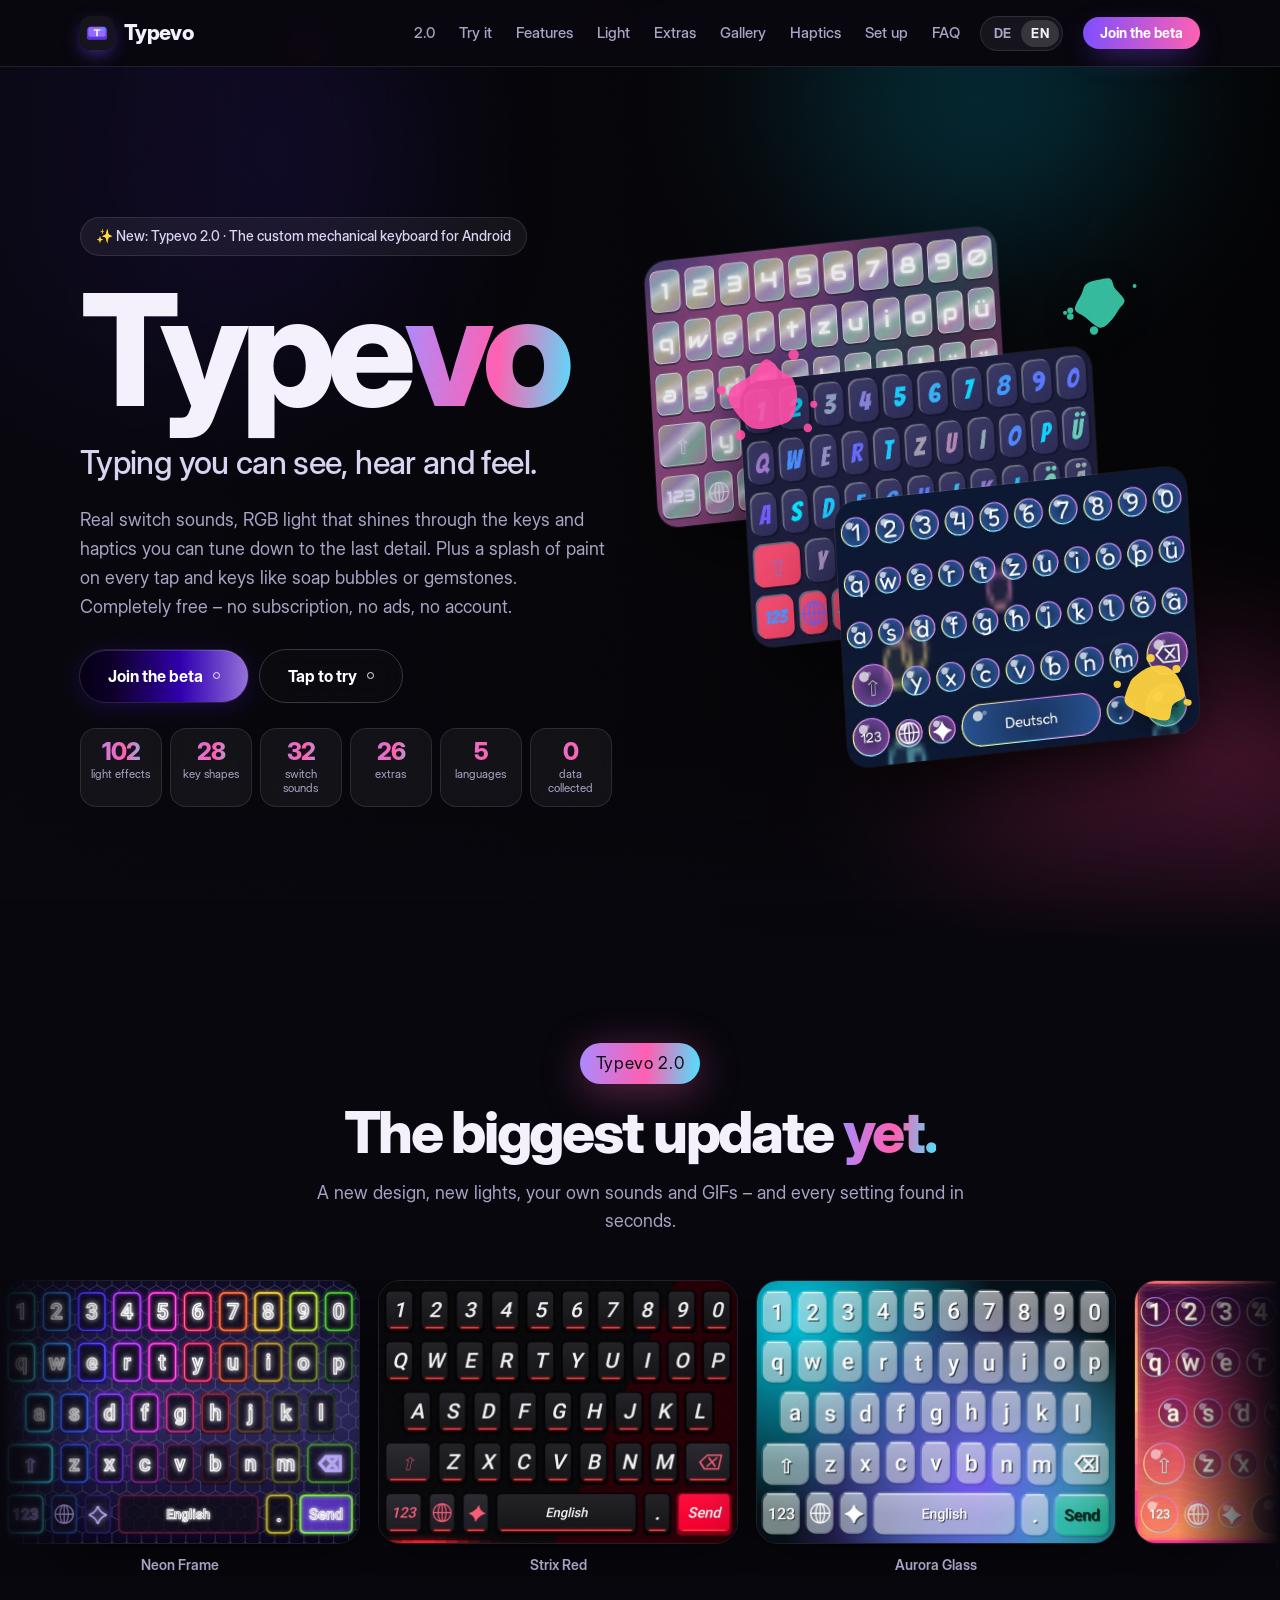
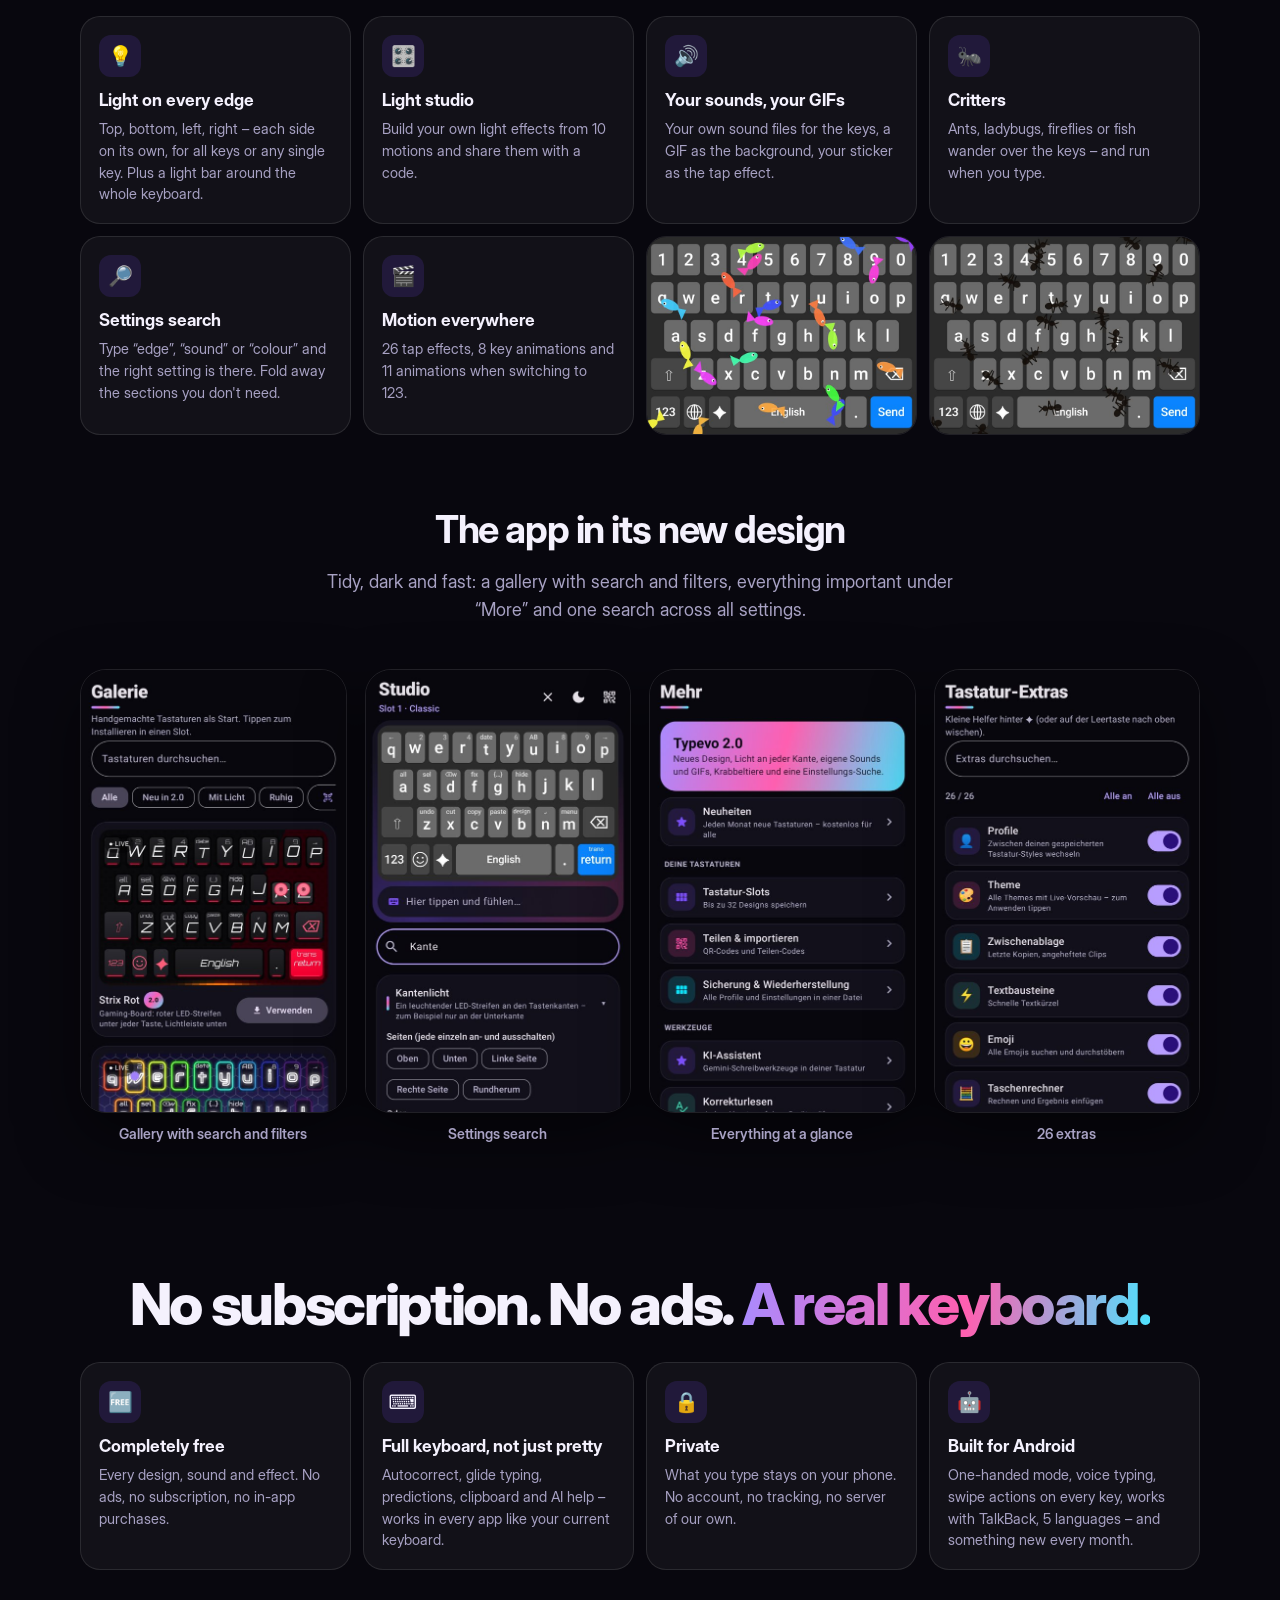
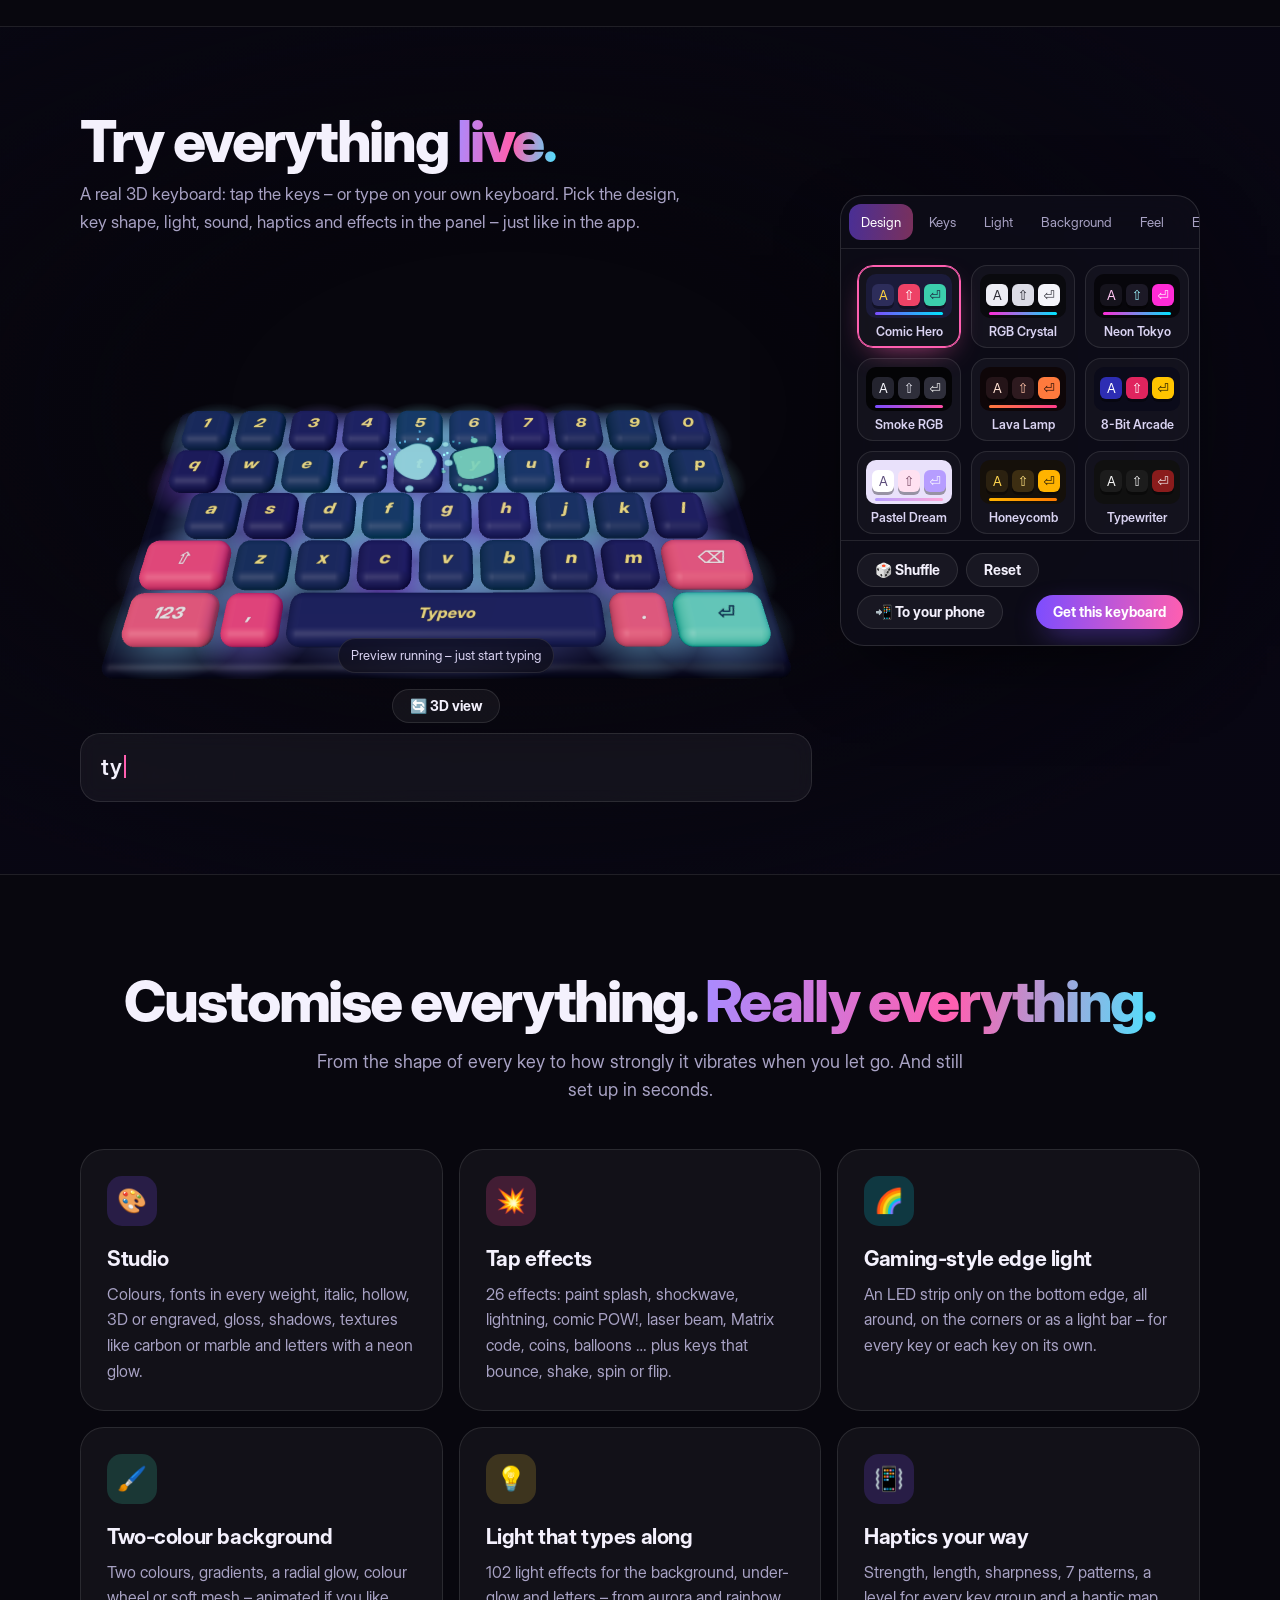
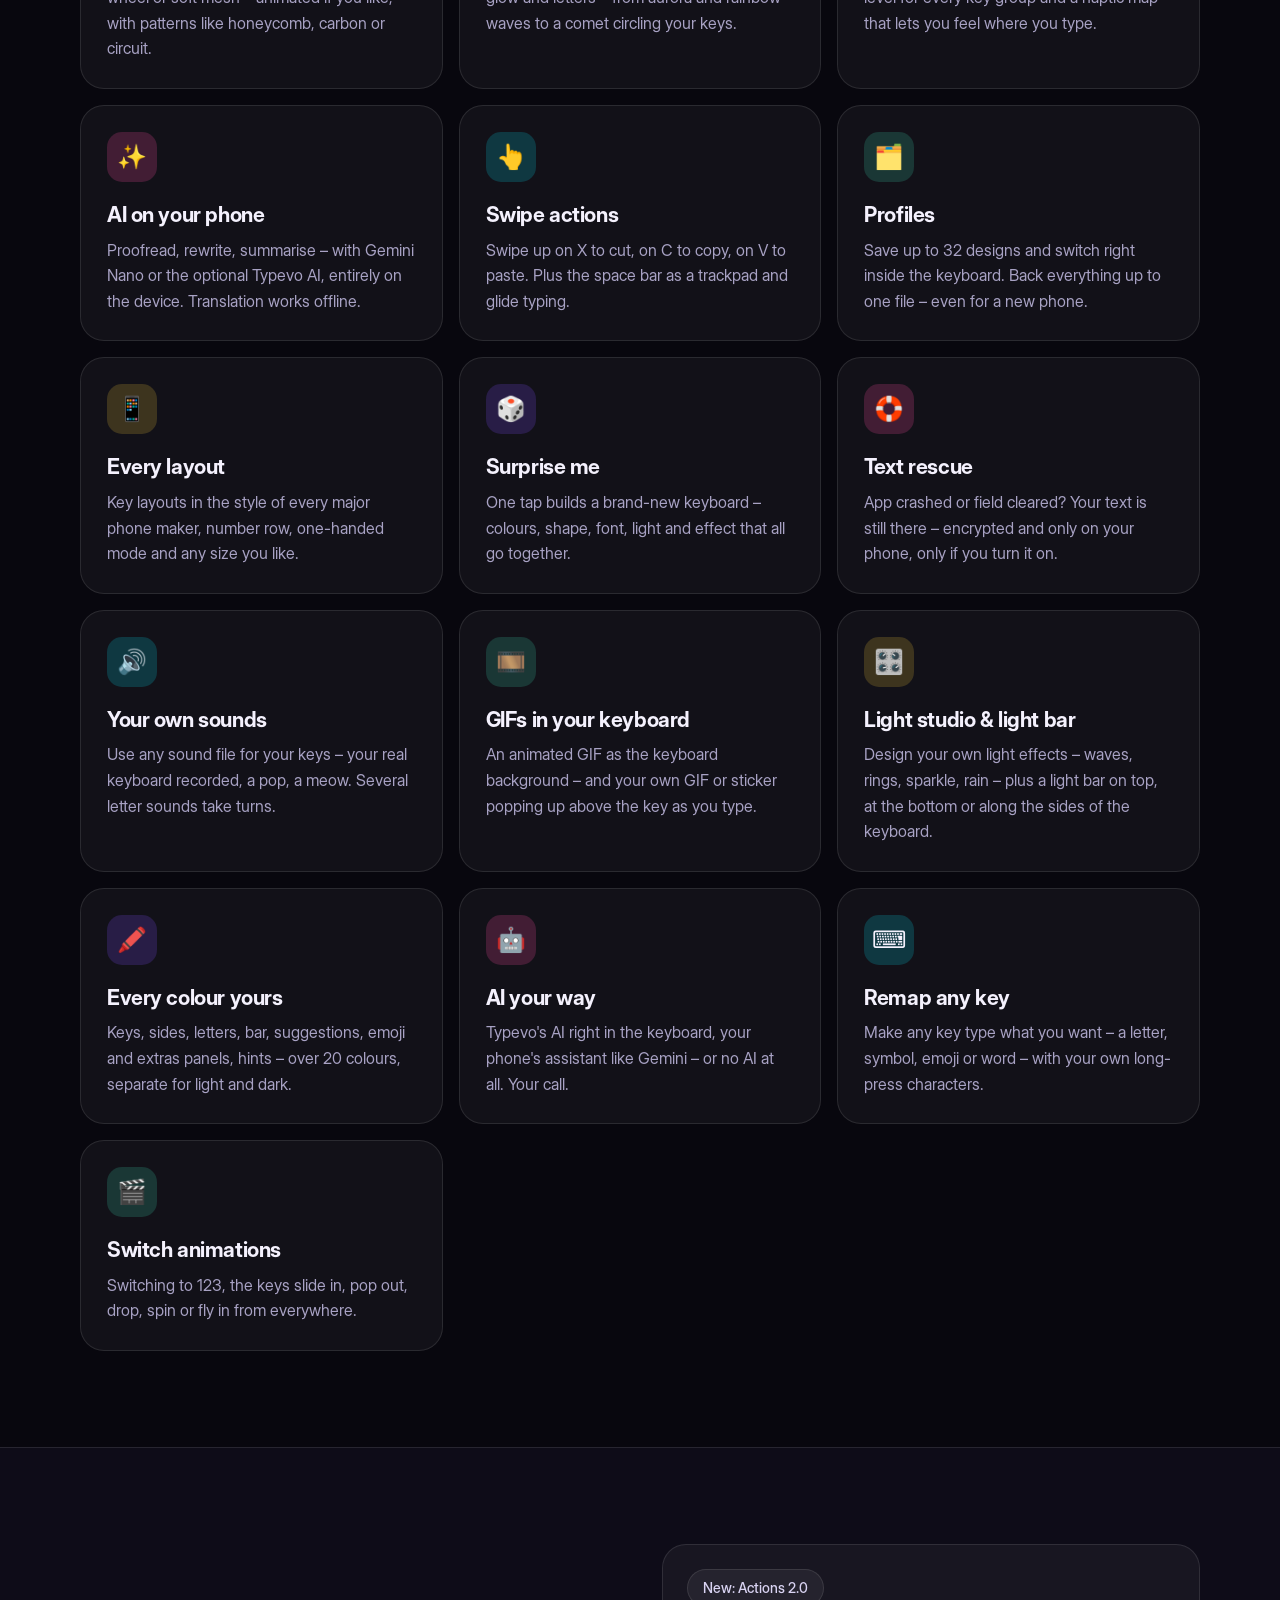
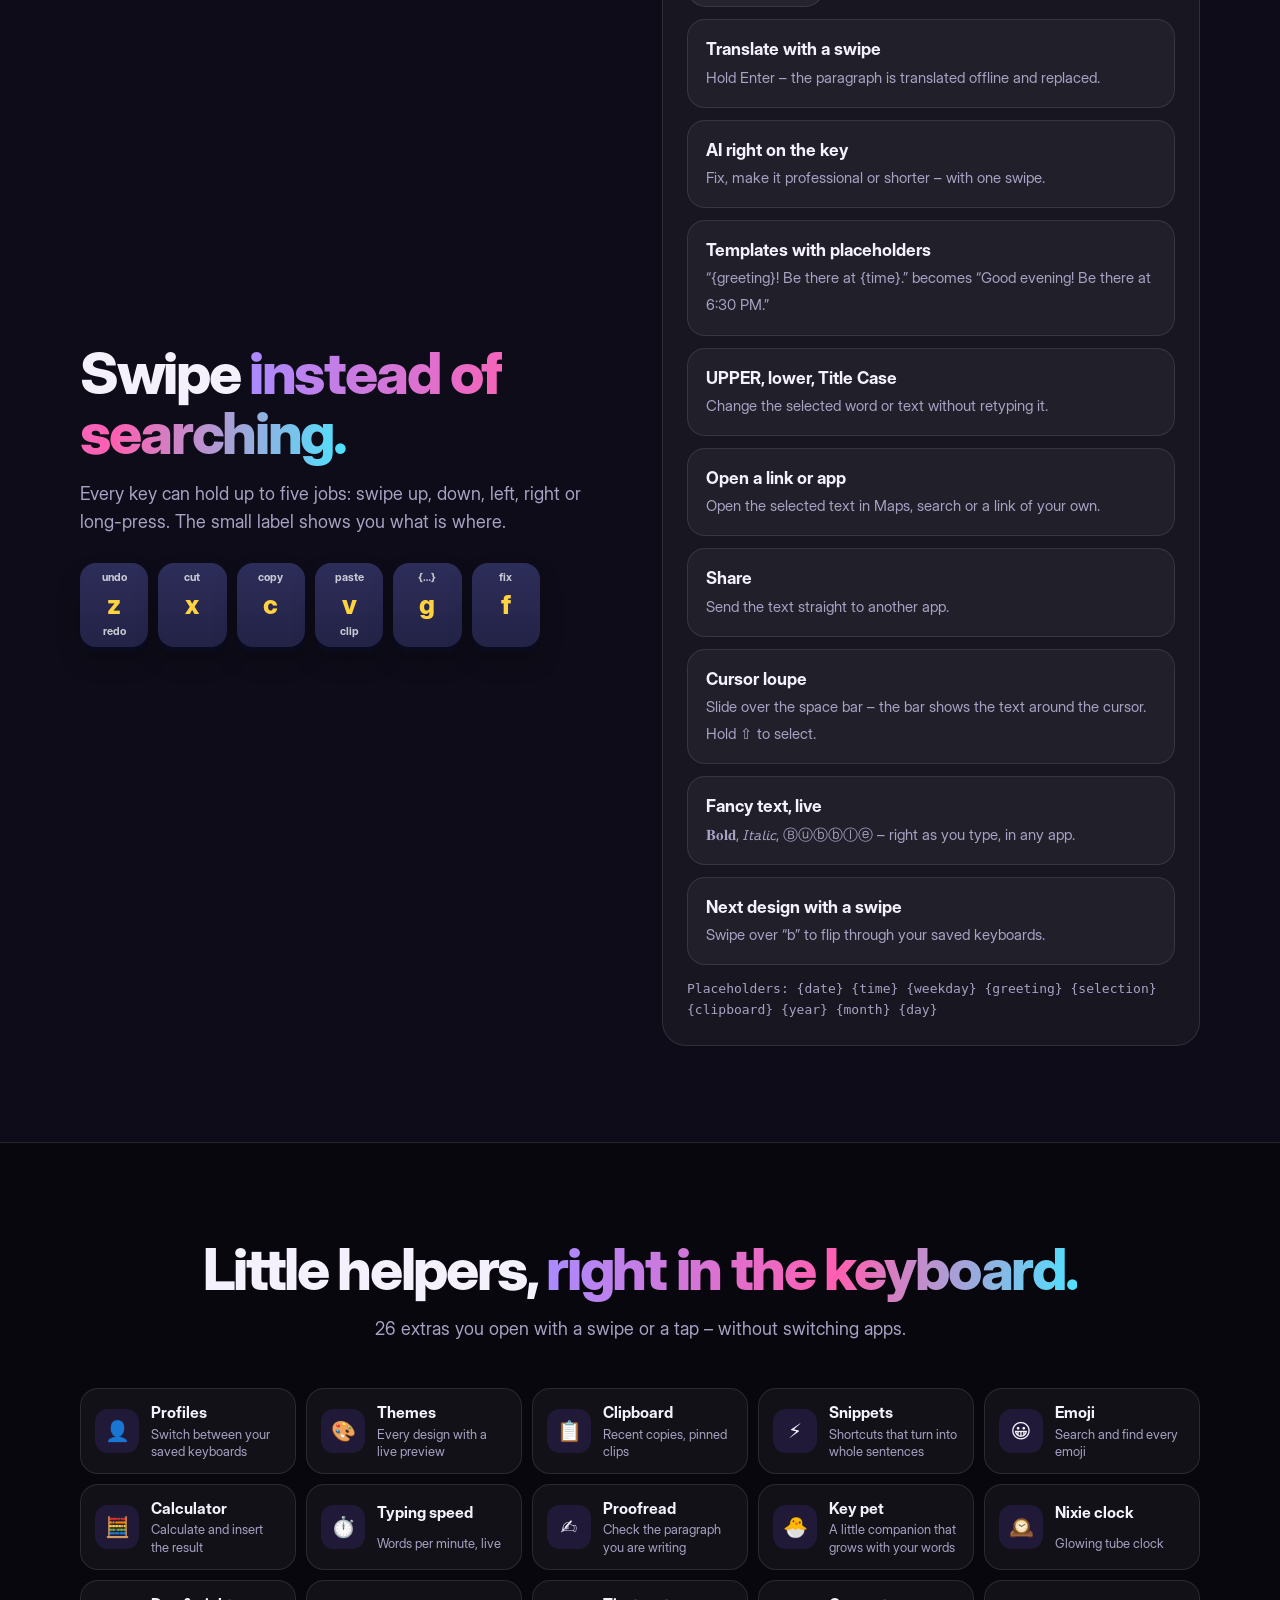
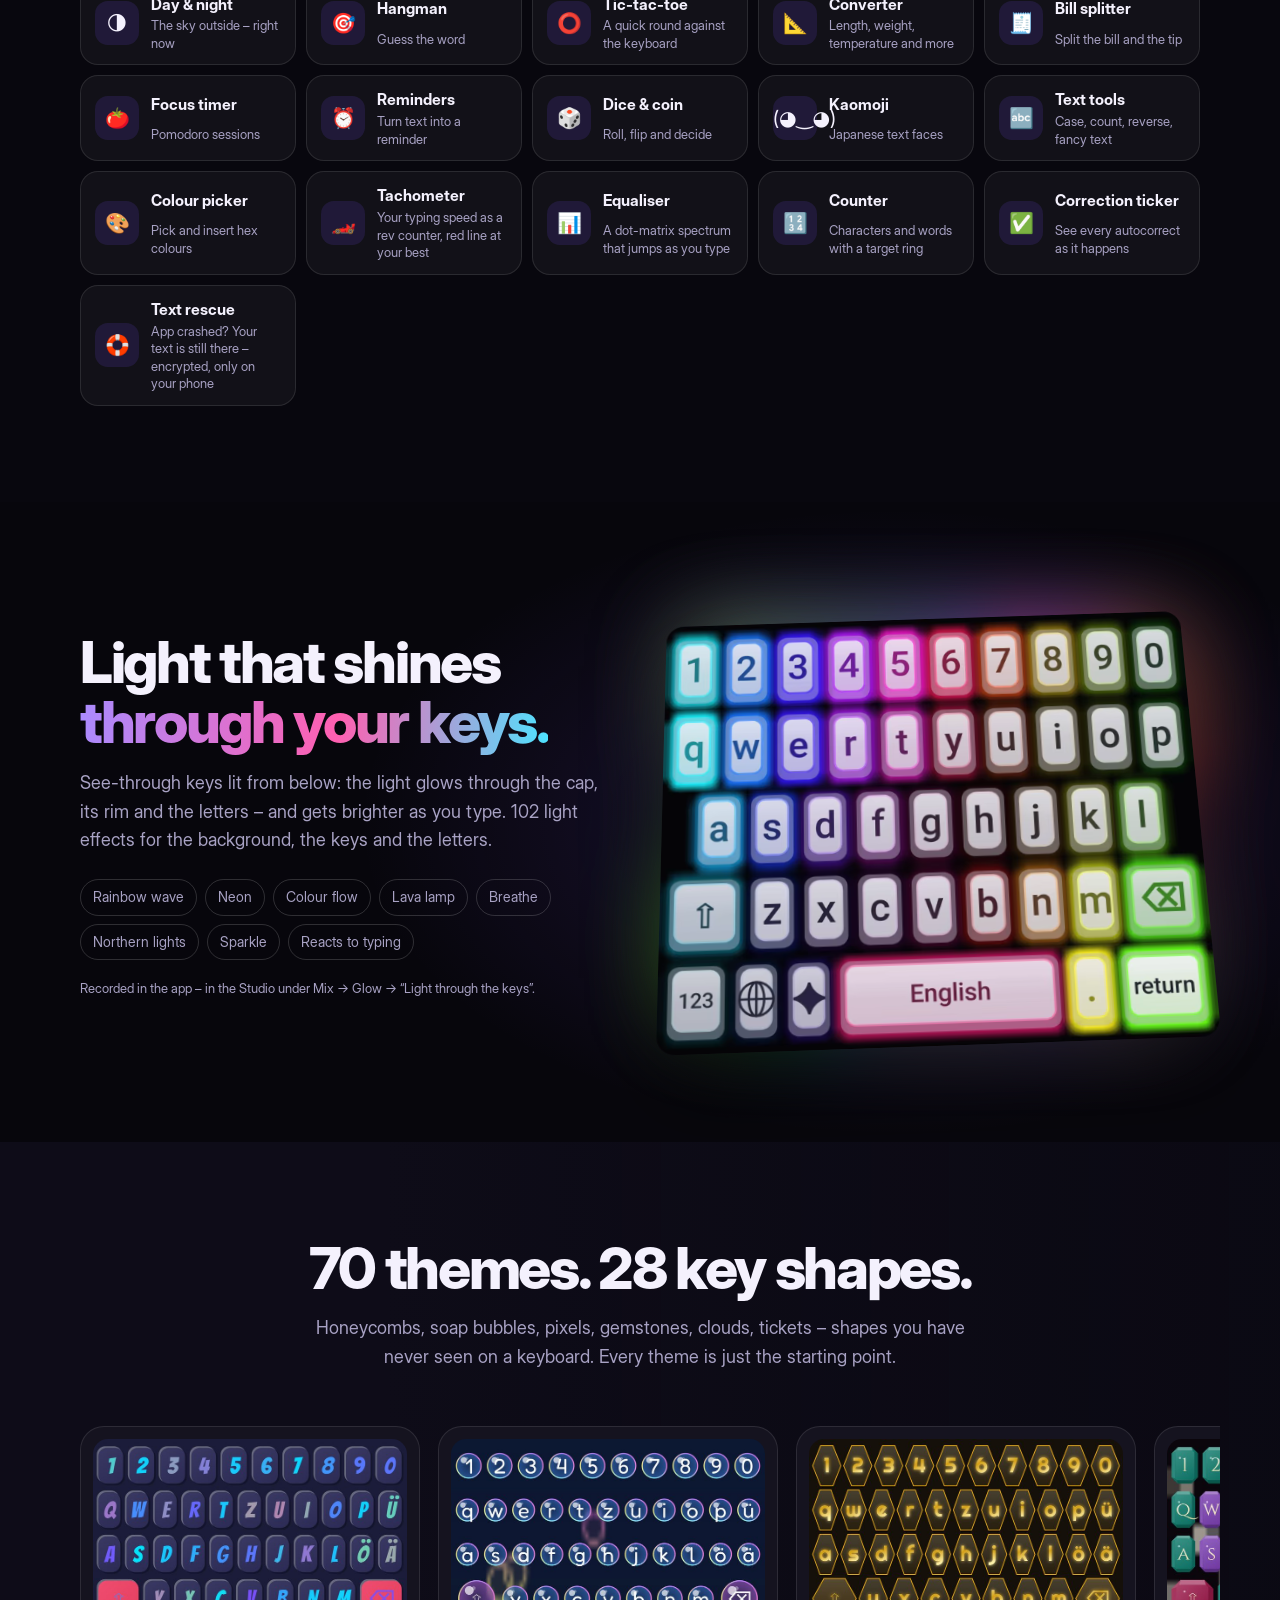
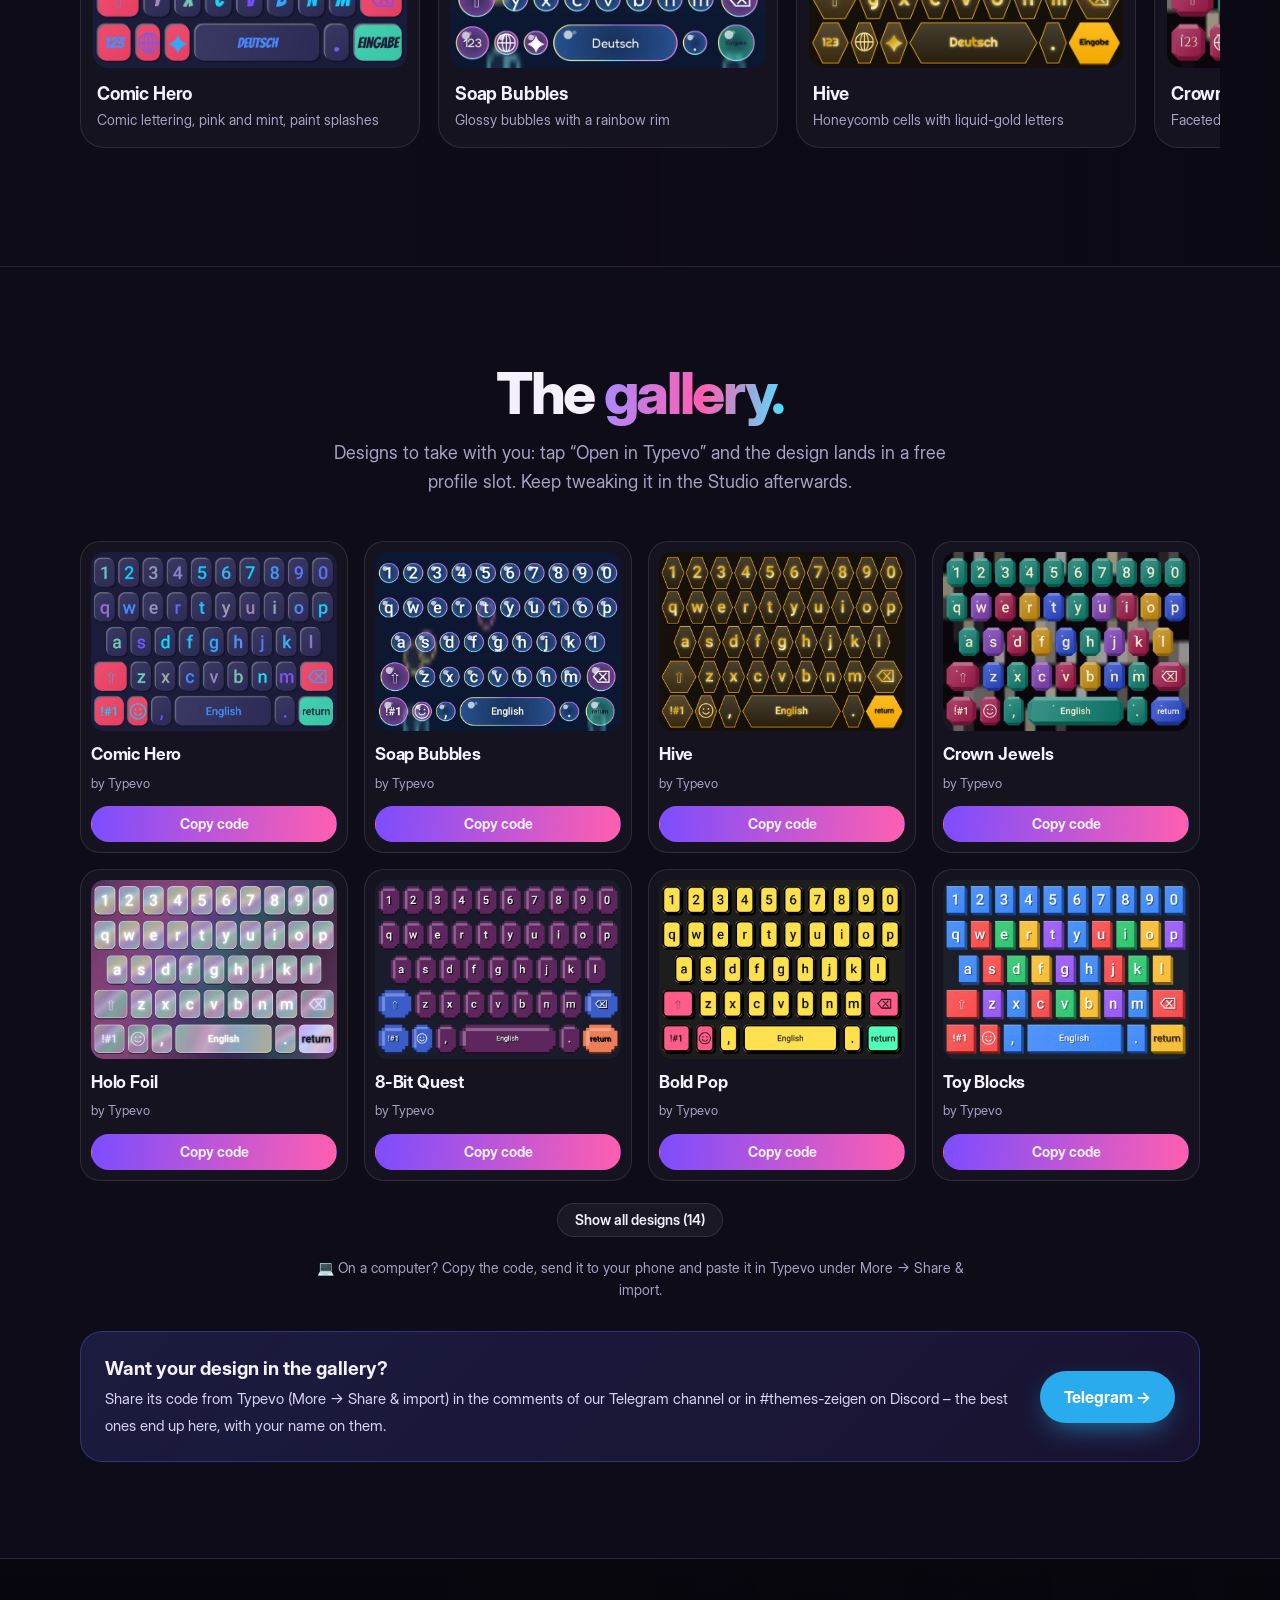
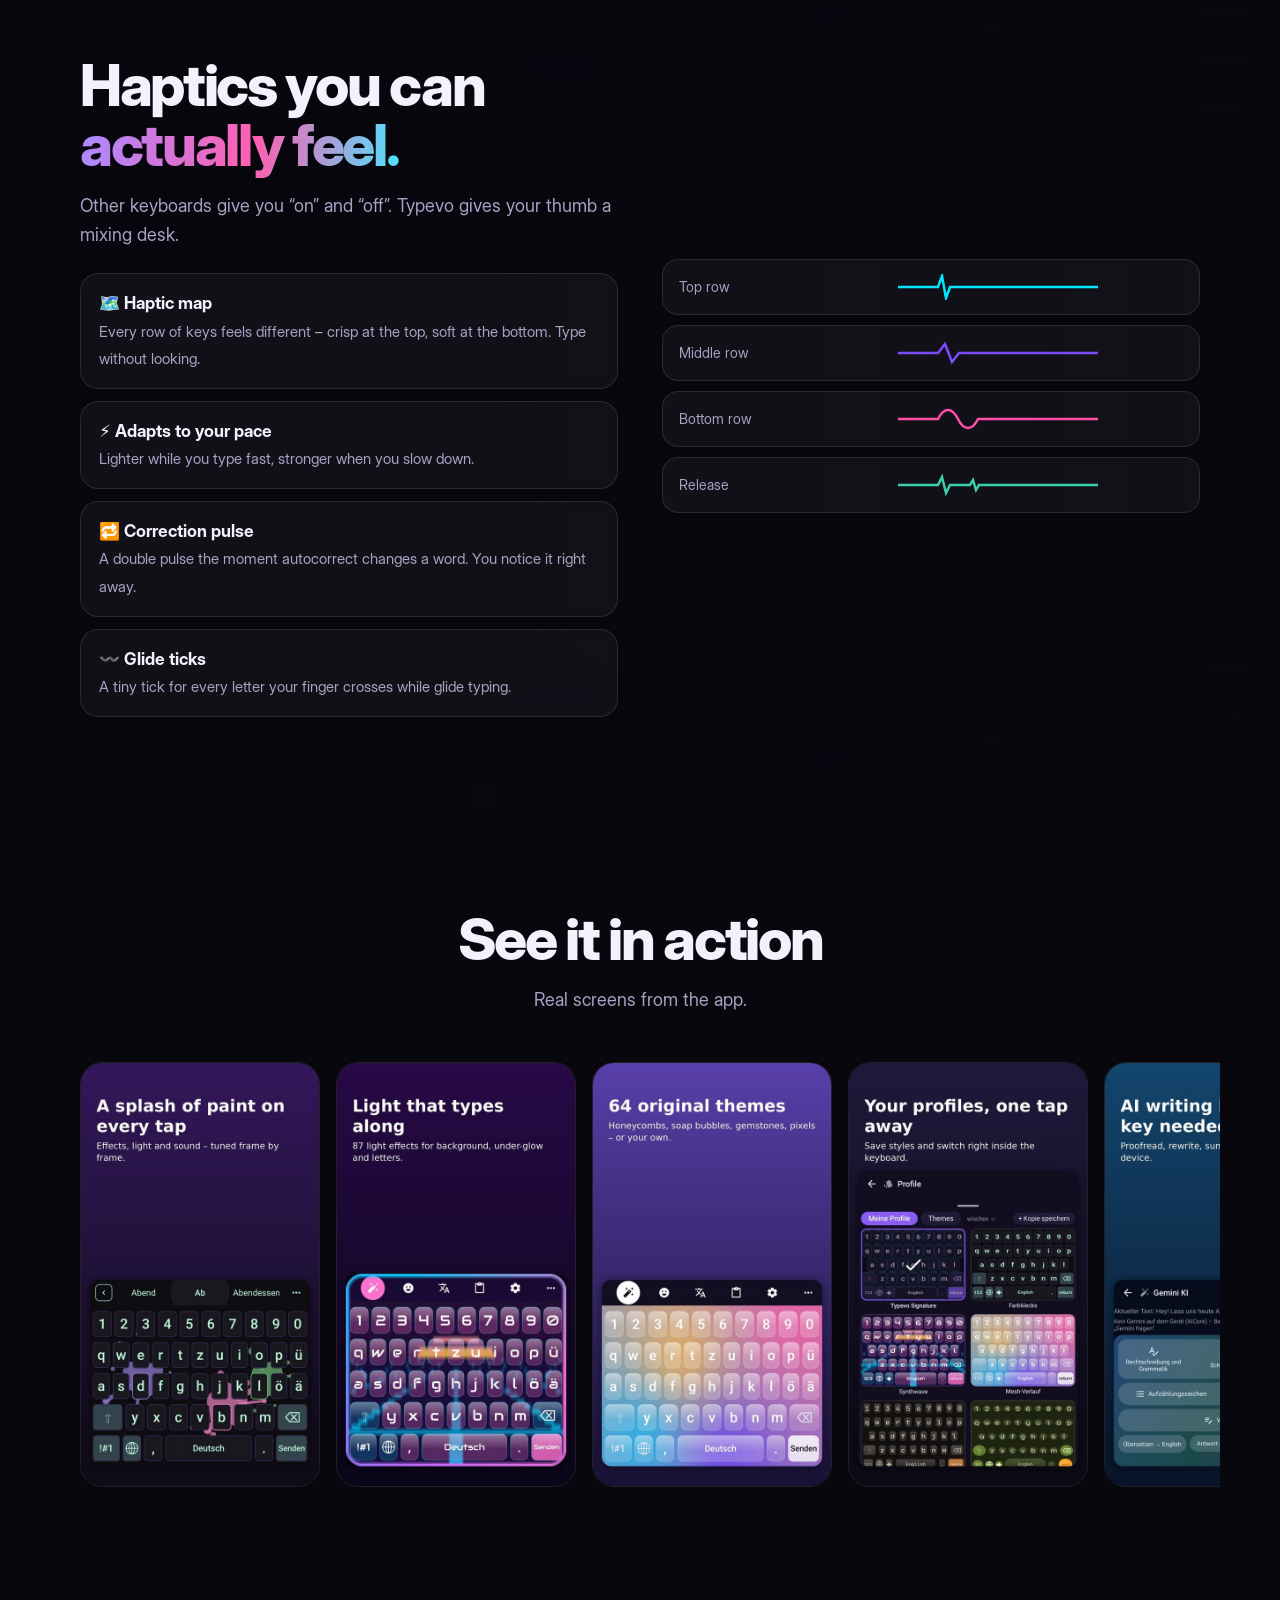
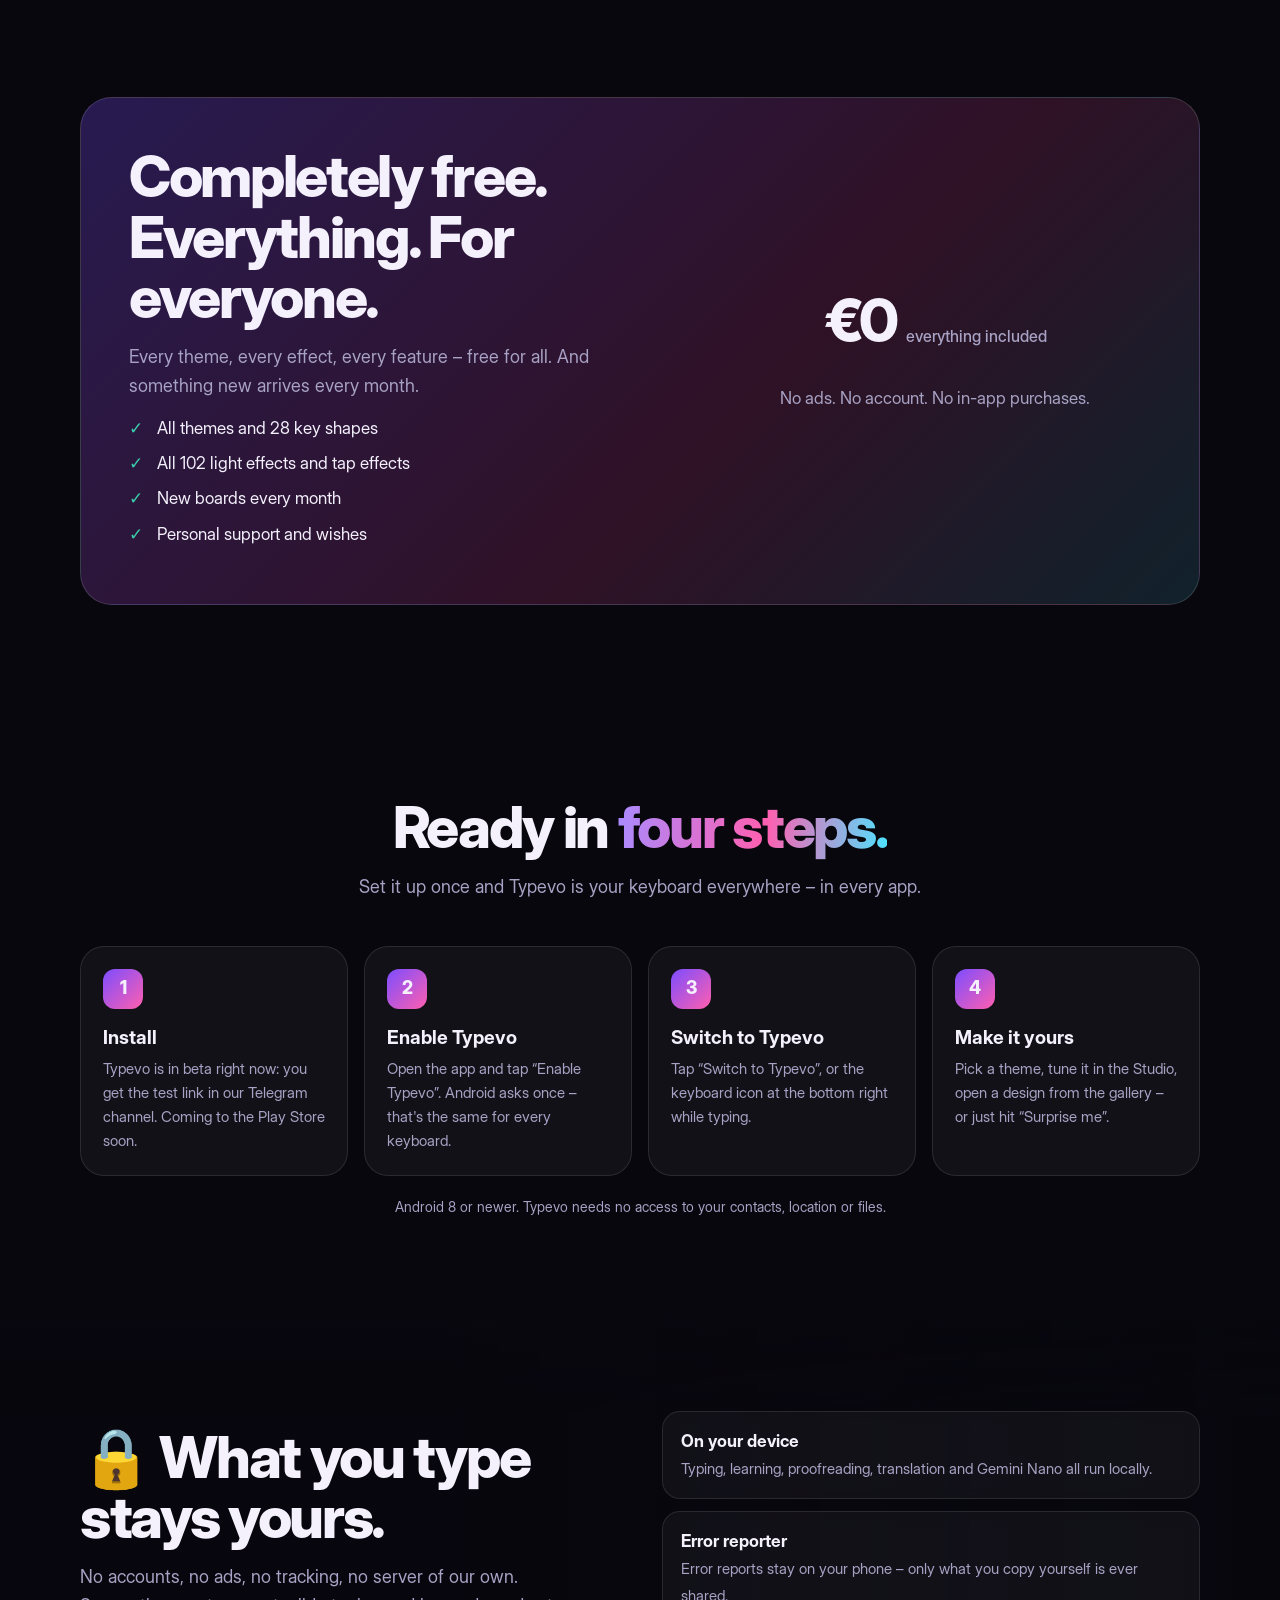
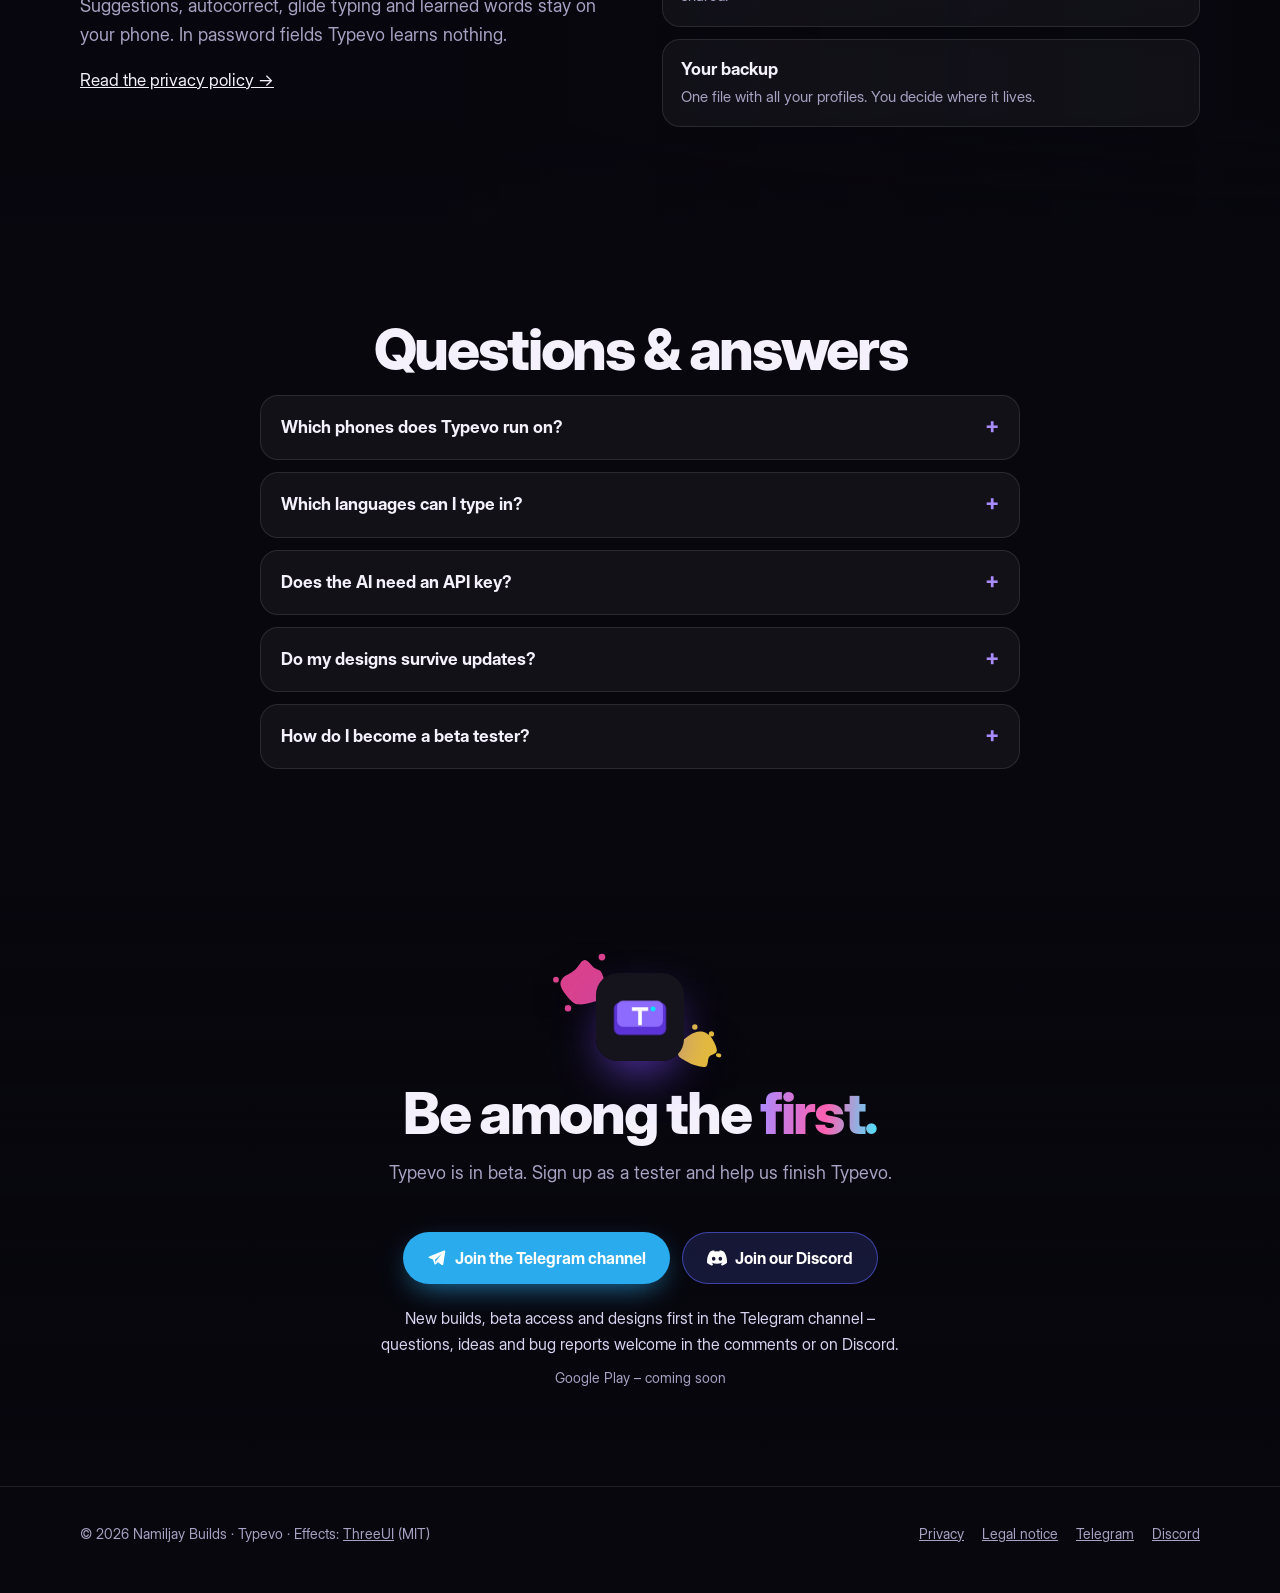
==== commit 6846a391: "Website and privacy policy: on-device Typevo AI, no API key" ====
--- a/index.html
+++ b/index.html
@@ -14,7 +14,7 @@
 <meta property="og:locale:alternate" content="en_US">
 <link rel="icon" type="image/png" href="assets/icon.png">
 <link rel="apple-touch-icon" href="assets/icon.png">
-  <script type="module" crossorigin src="./site/index-DWFw34Kg.js"></script>
+  <script type="module" crossorigin src="./site/index-CvjT9gV9.js"></script>
   <link rel="stylesheet" crossorigin href="./site/index-BPGYxANc.css">
 </head>
 <body>
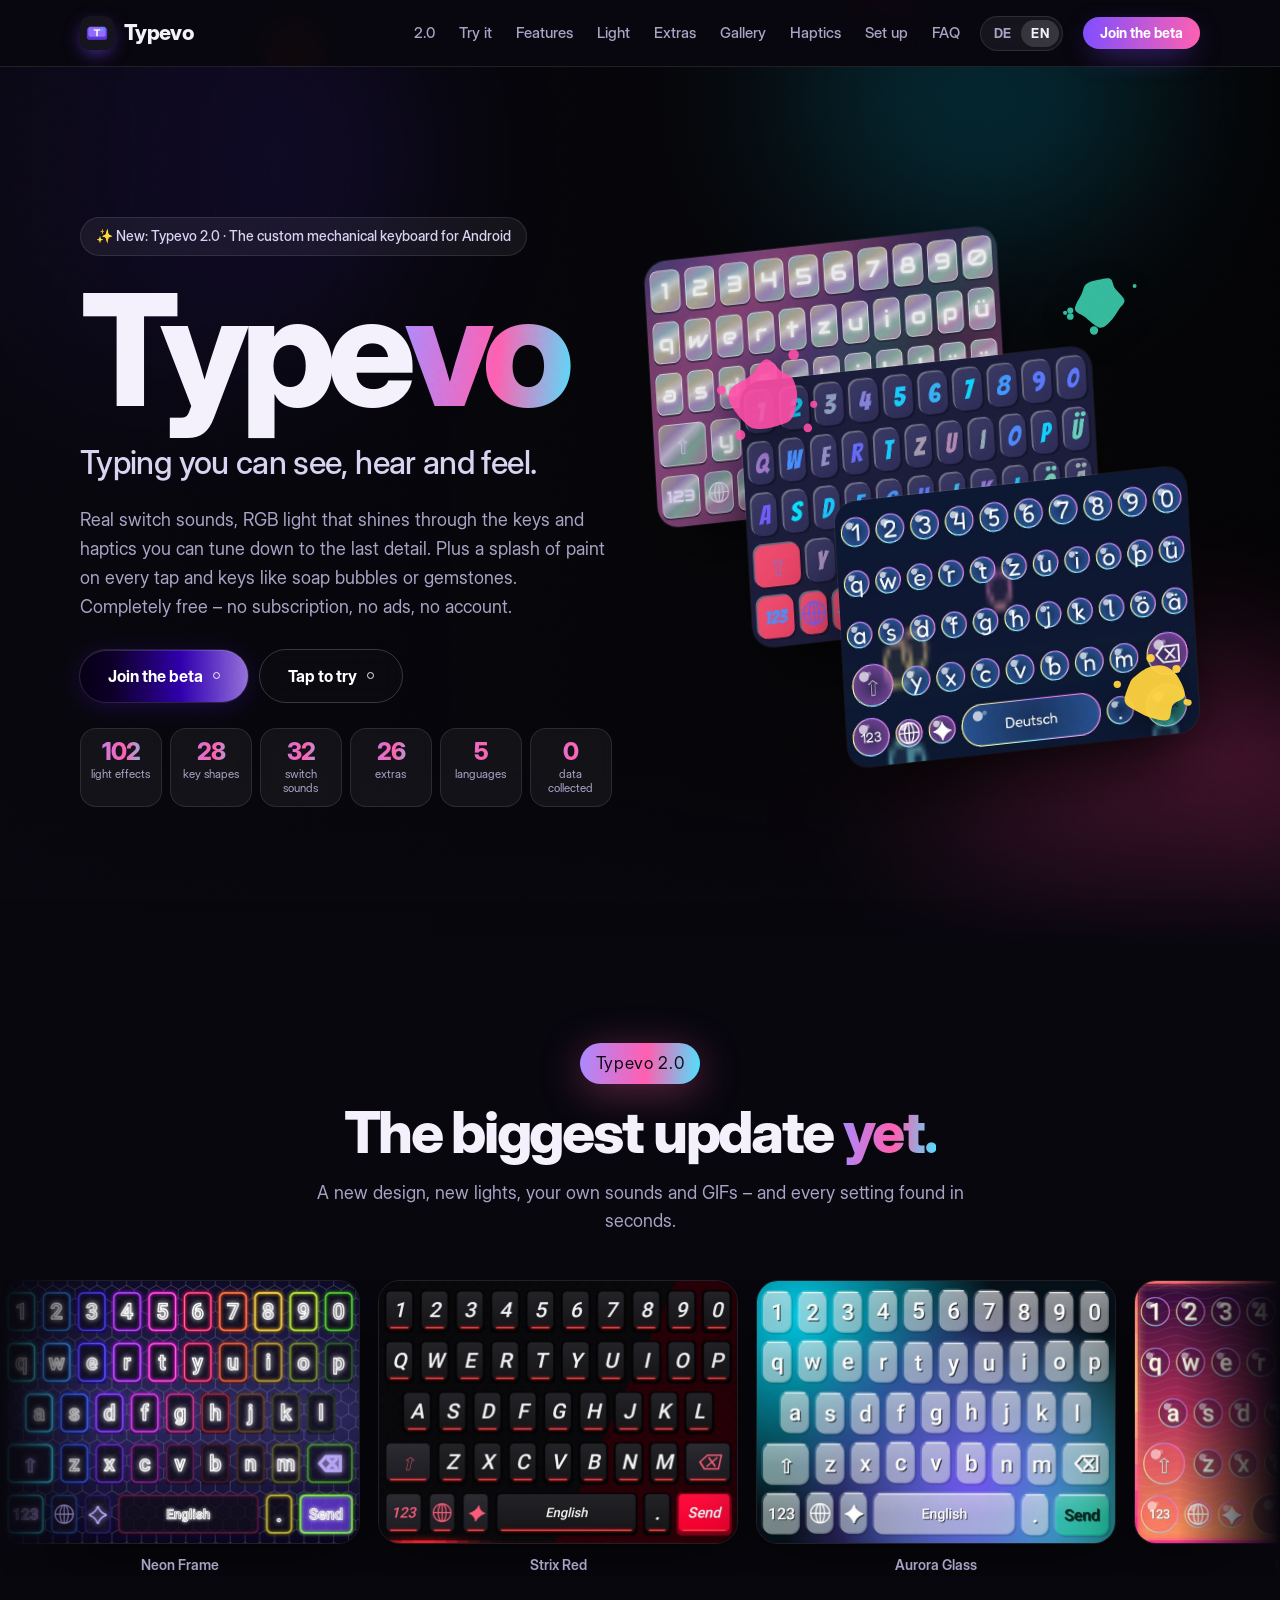
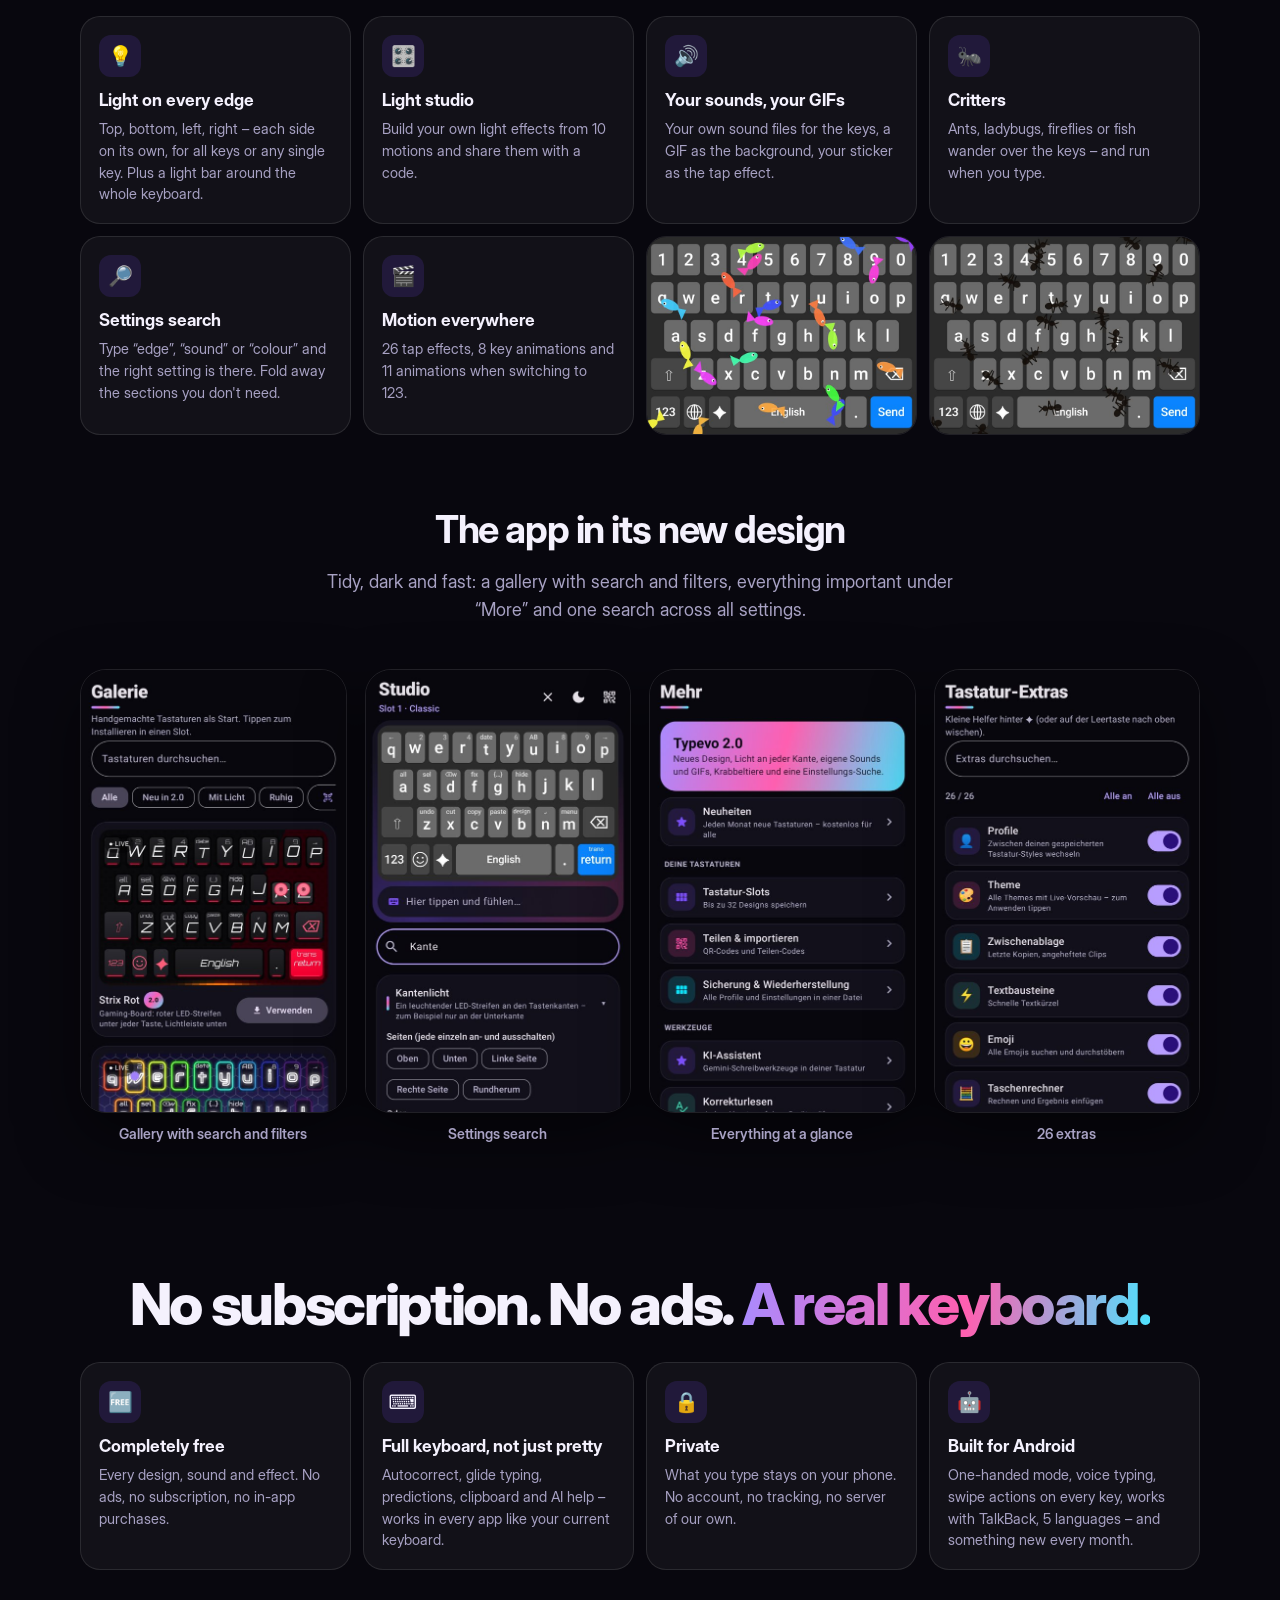
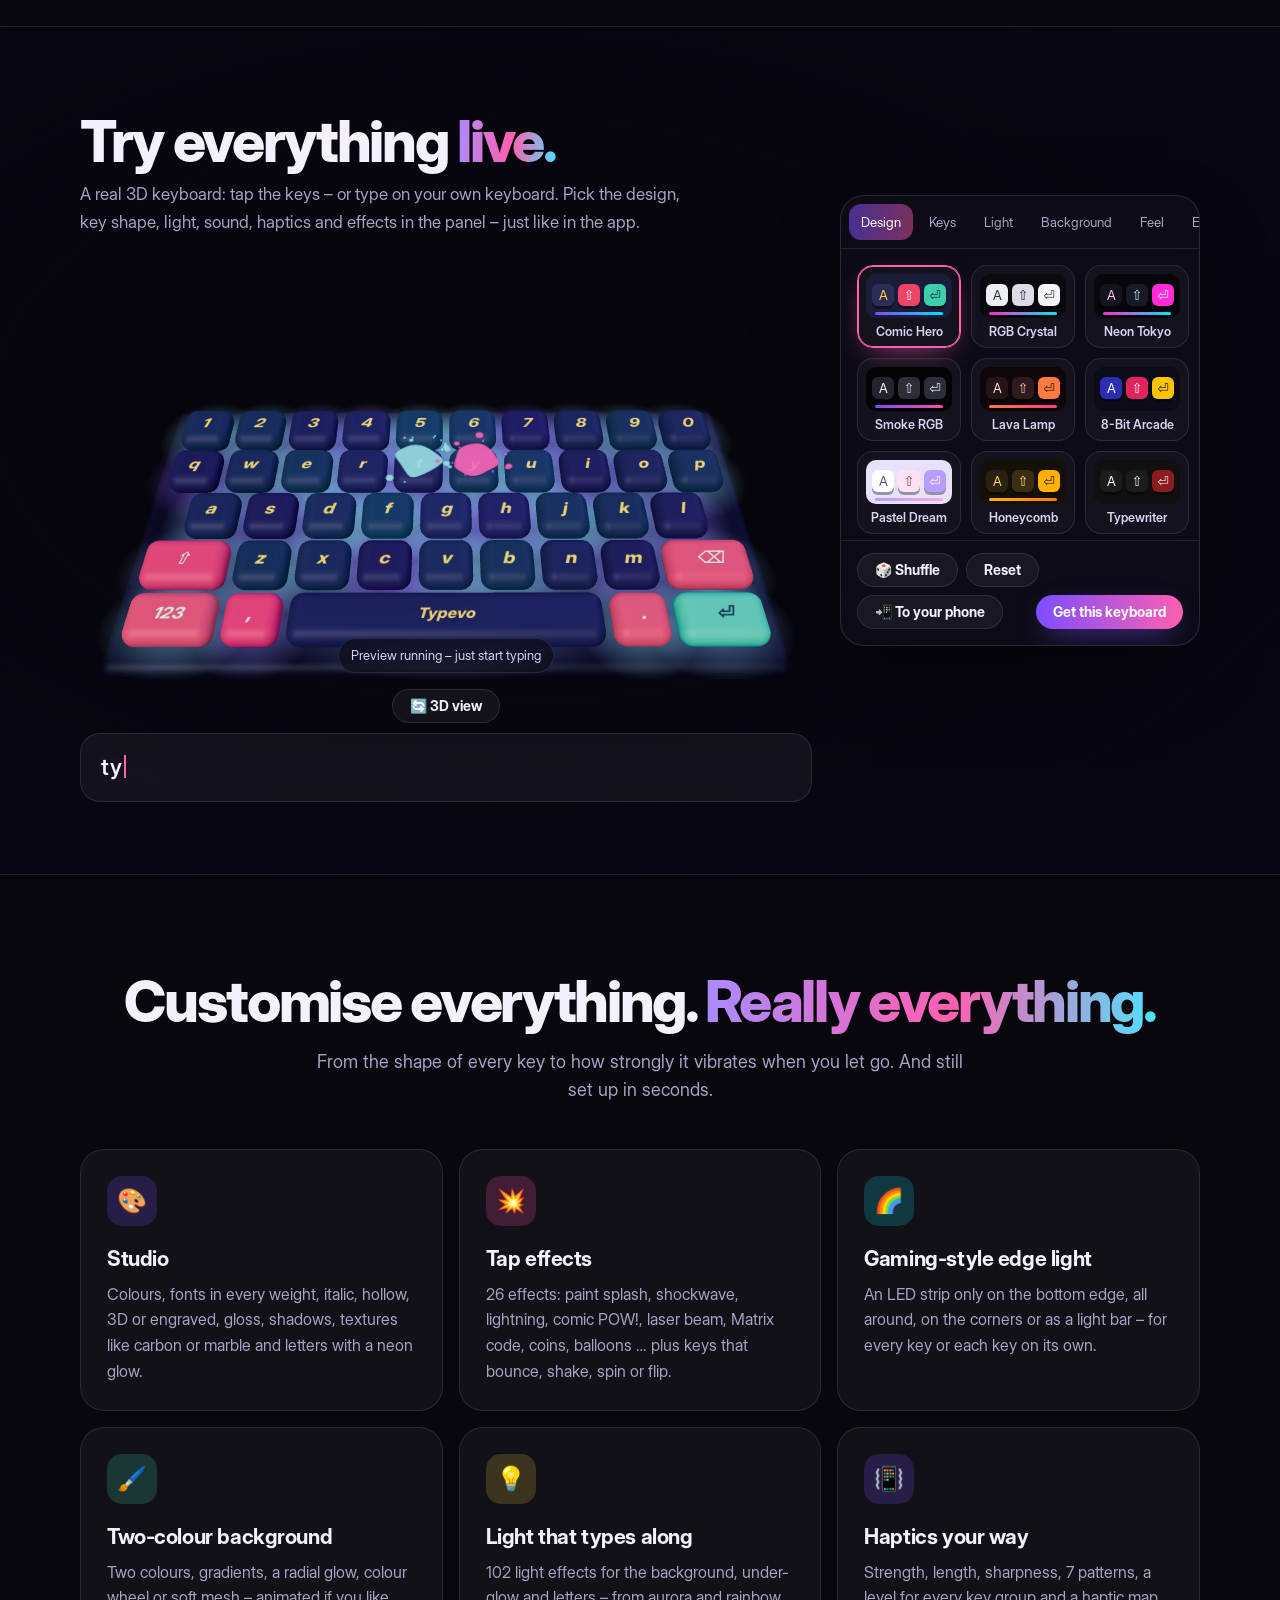
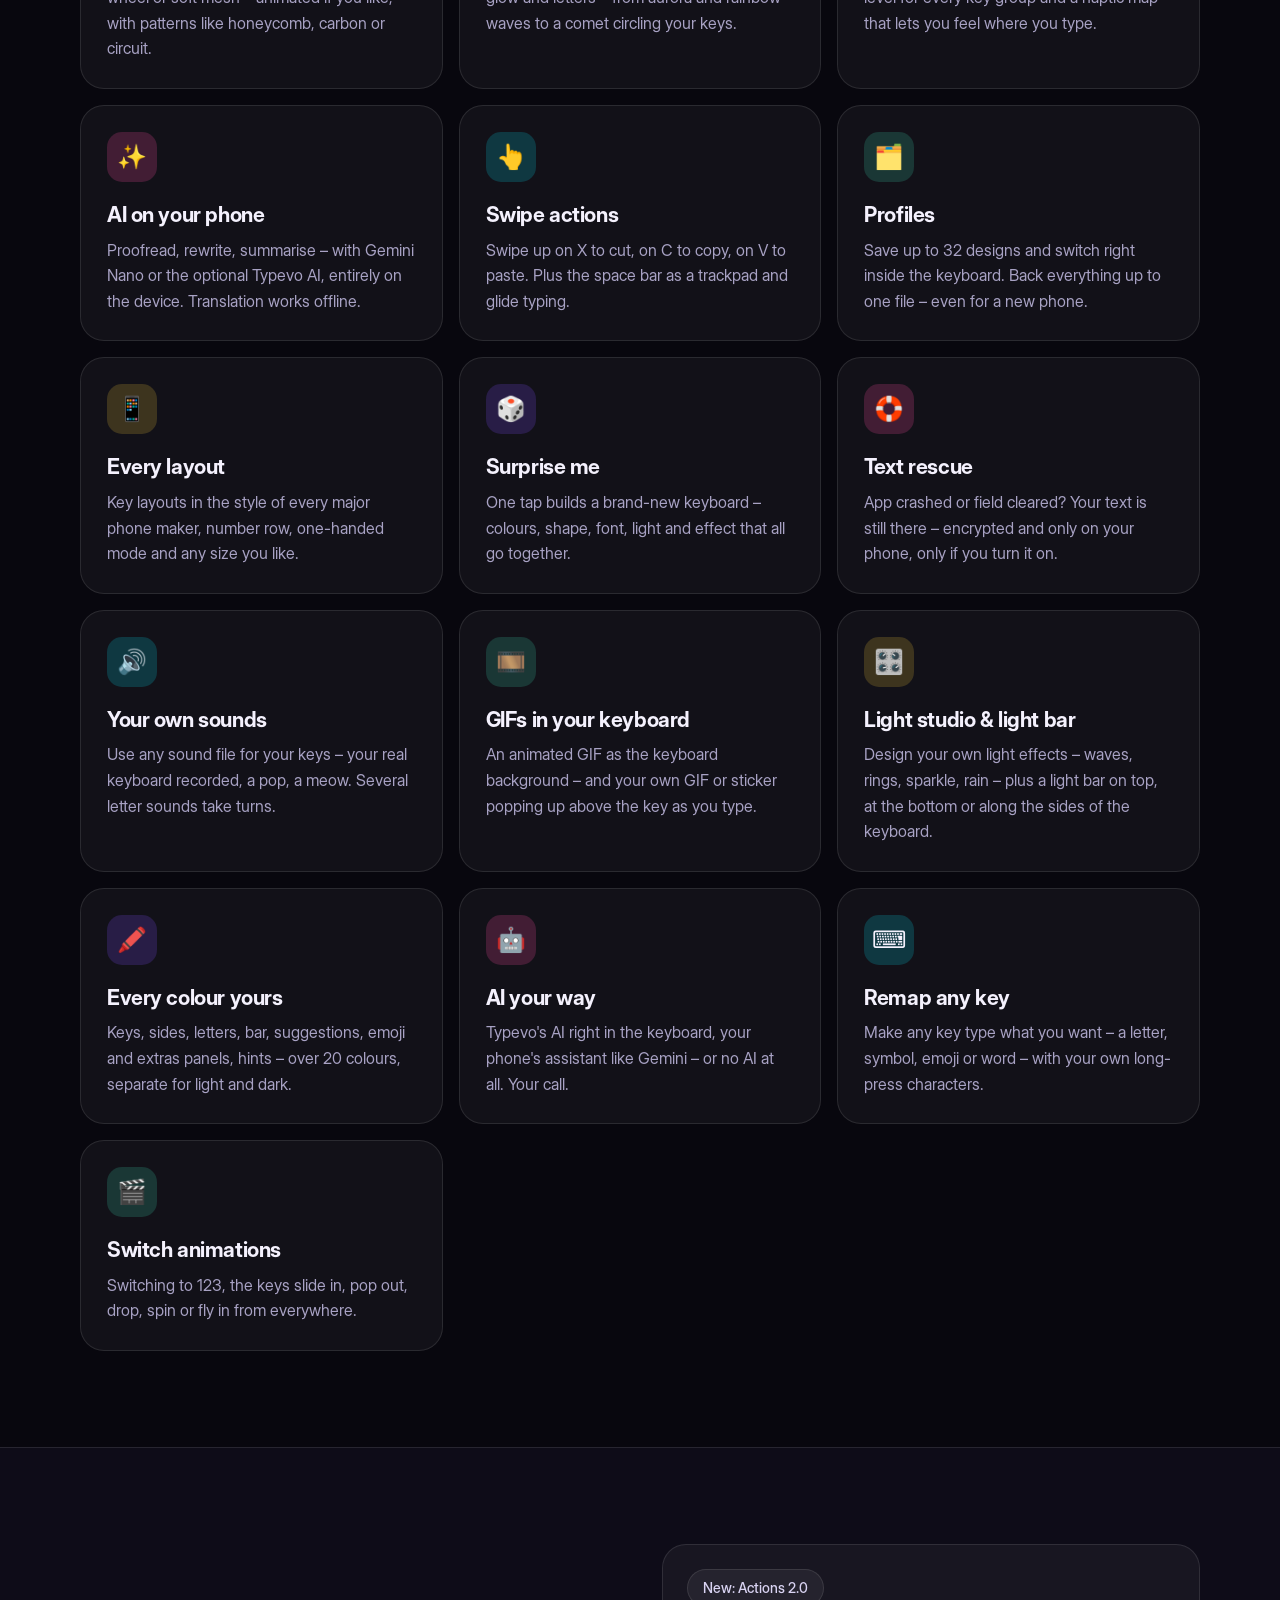
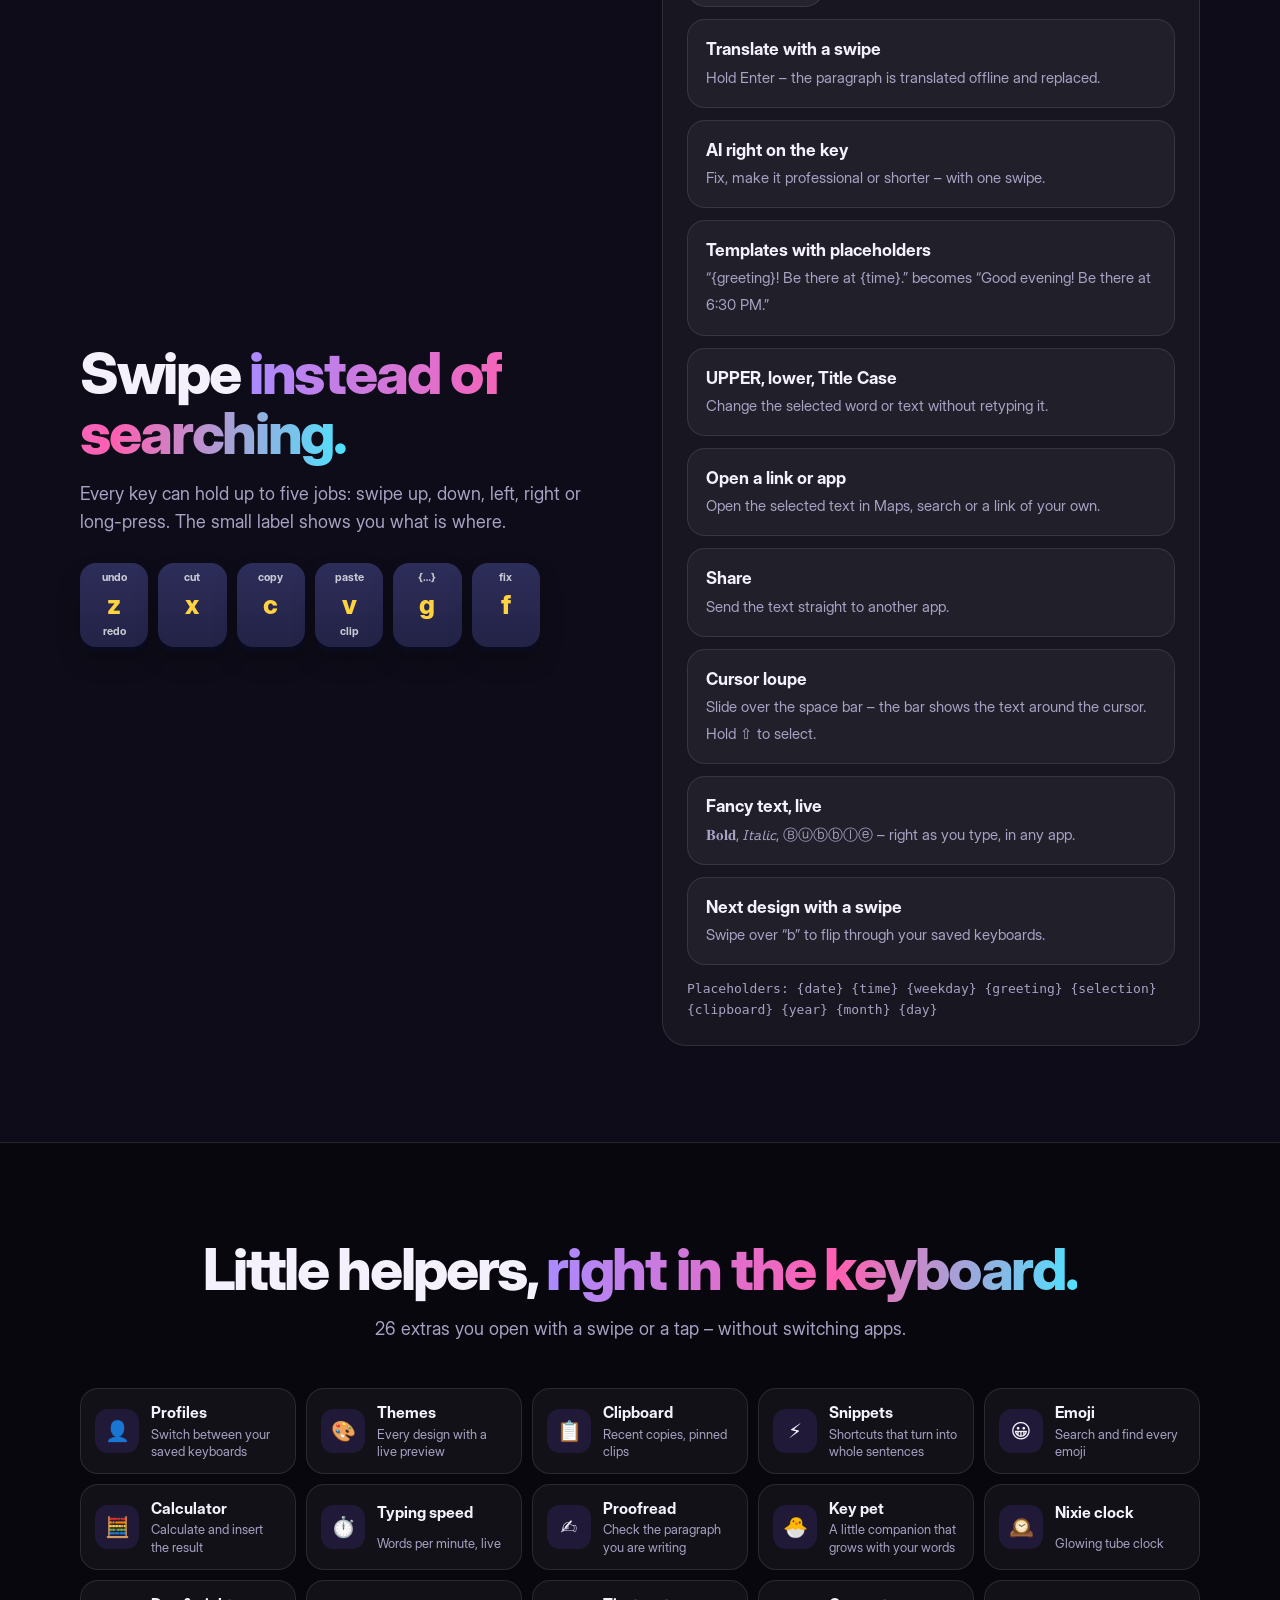
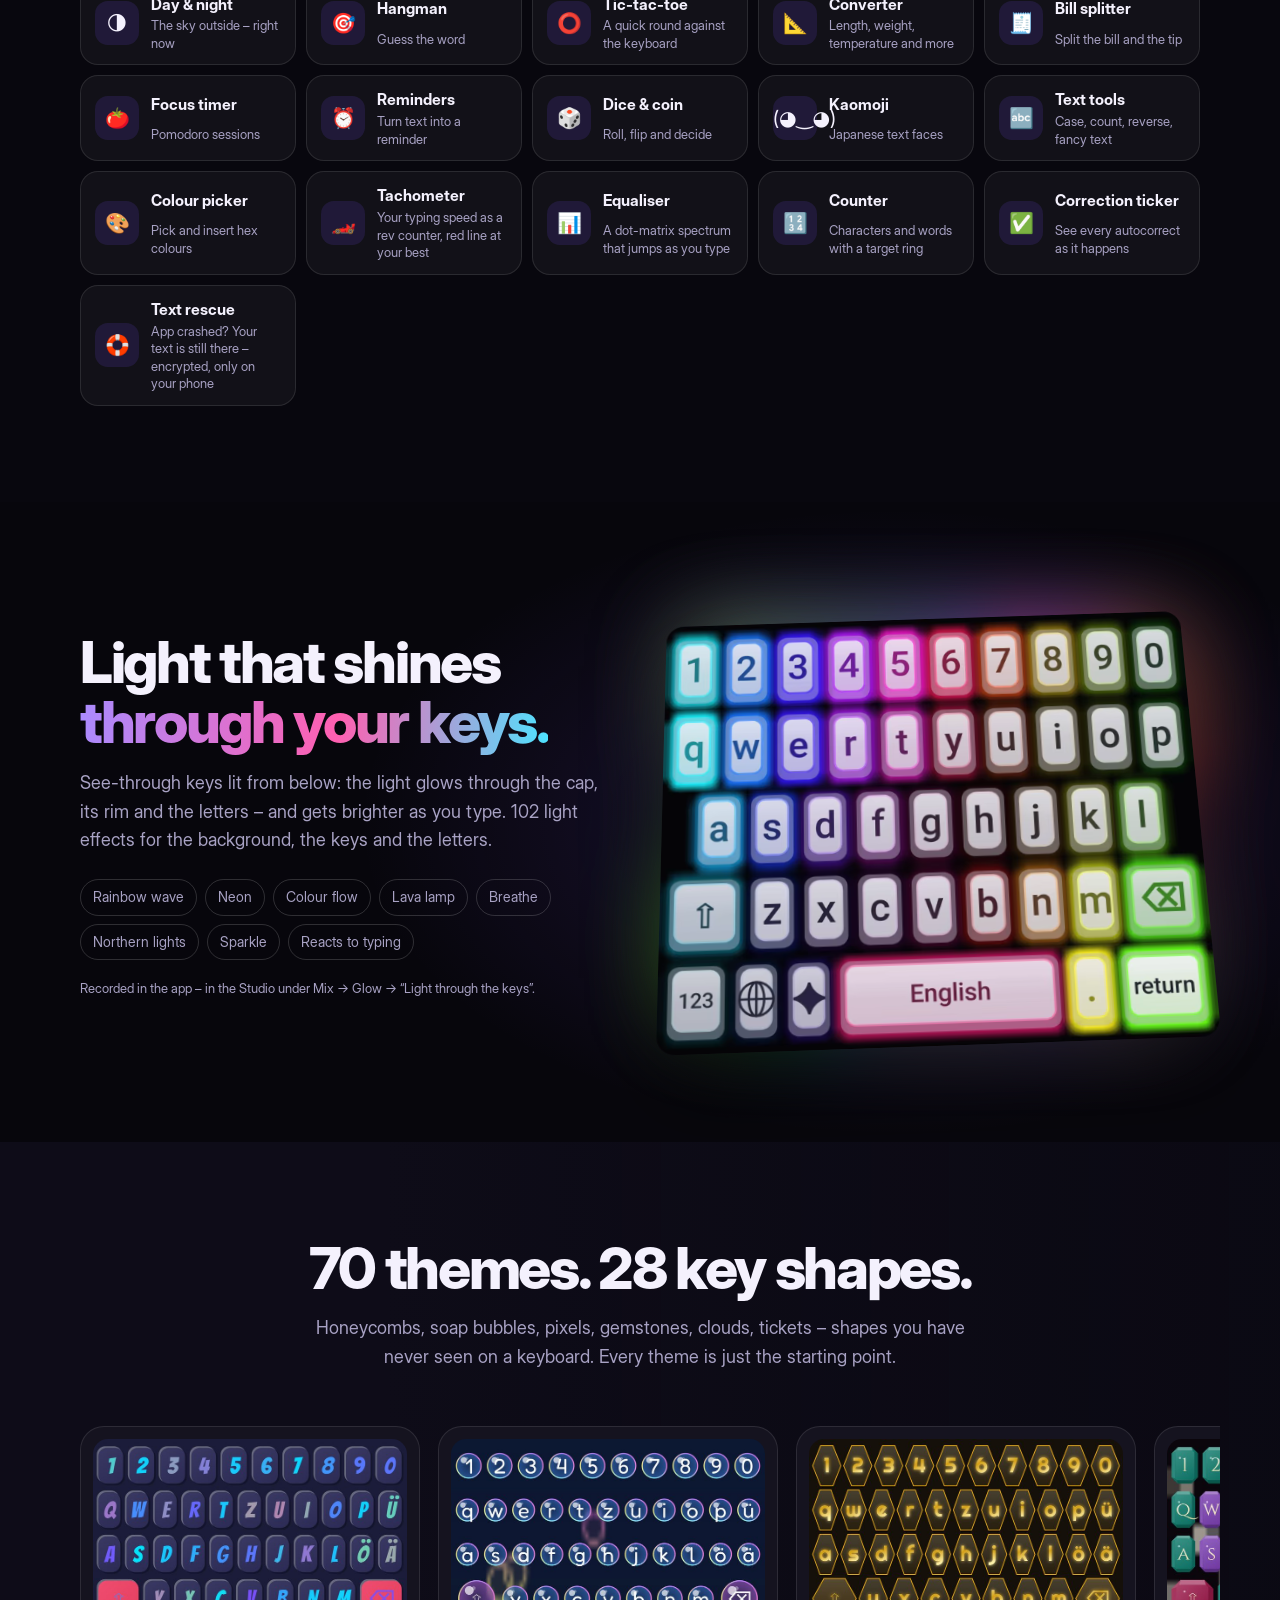
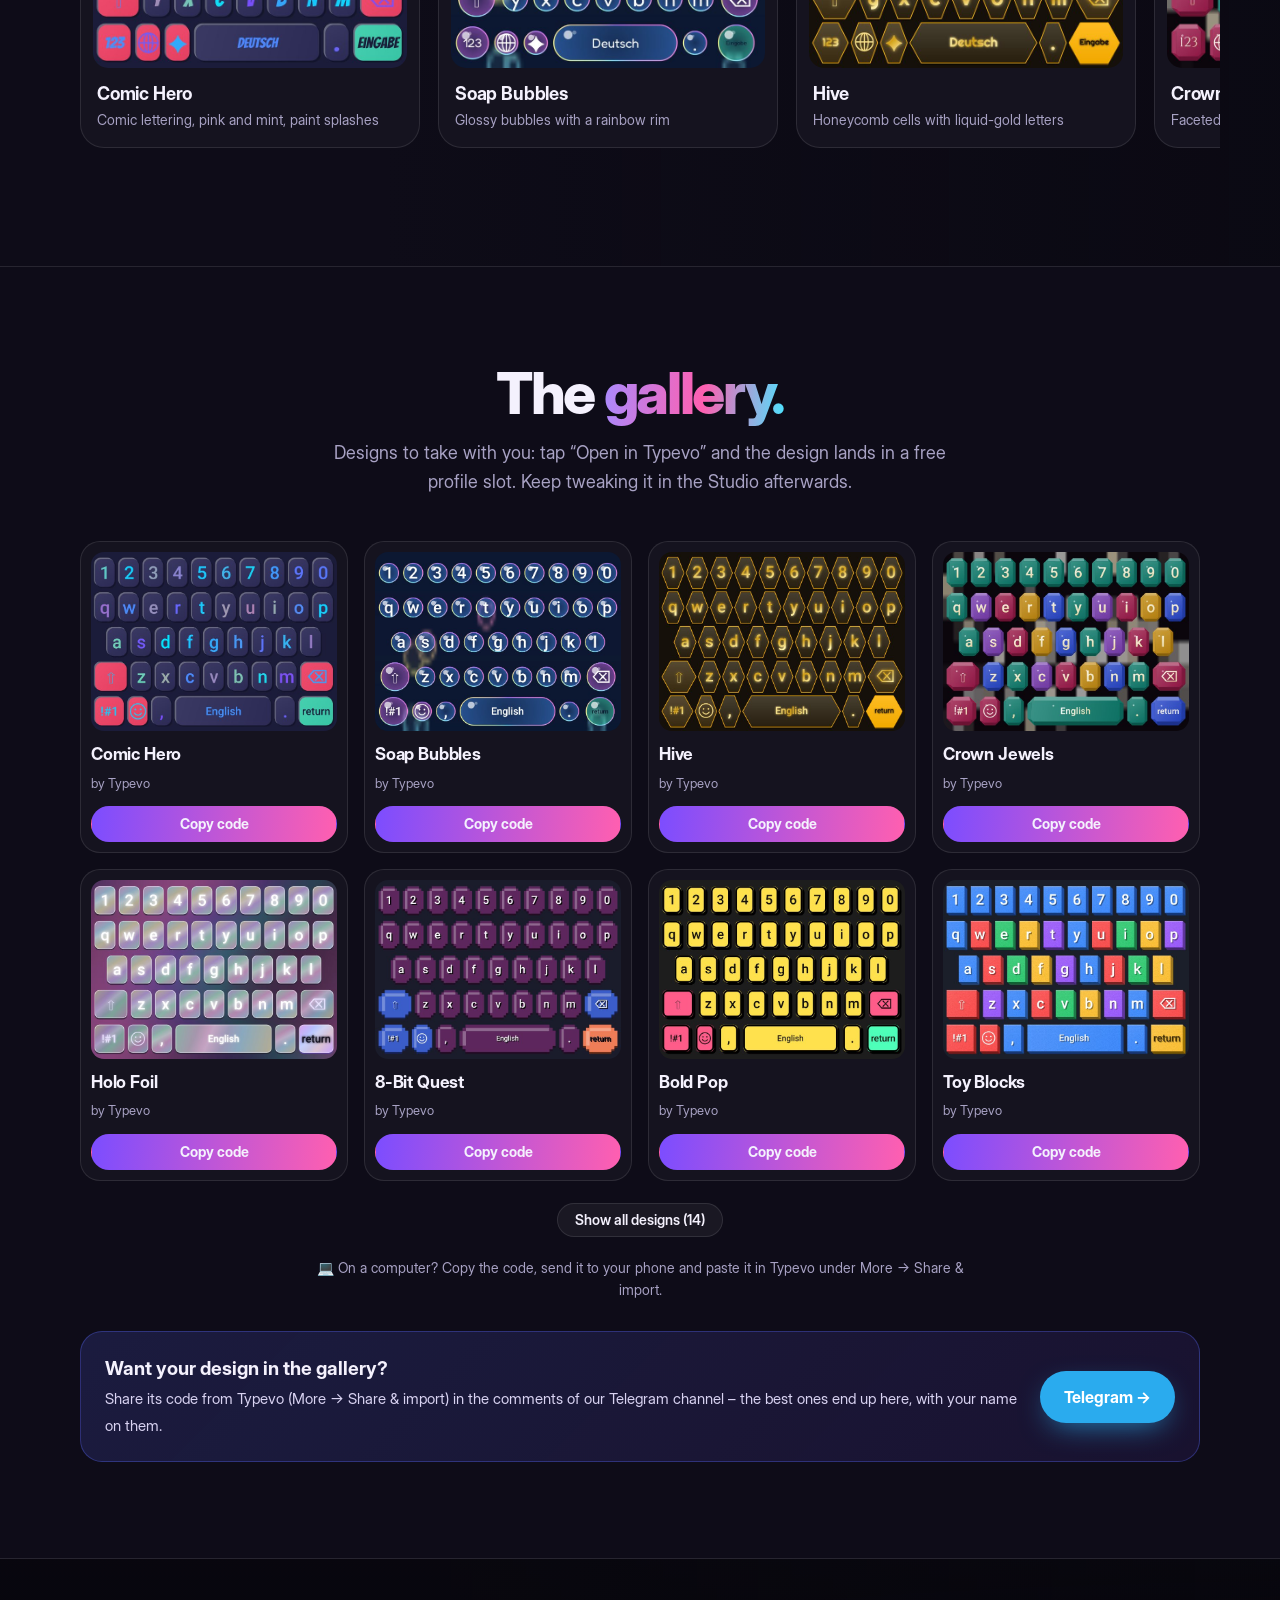
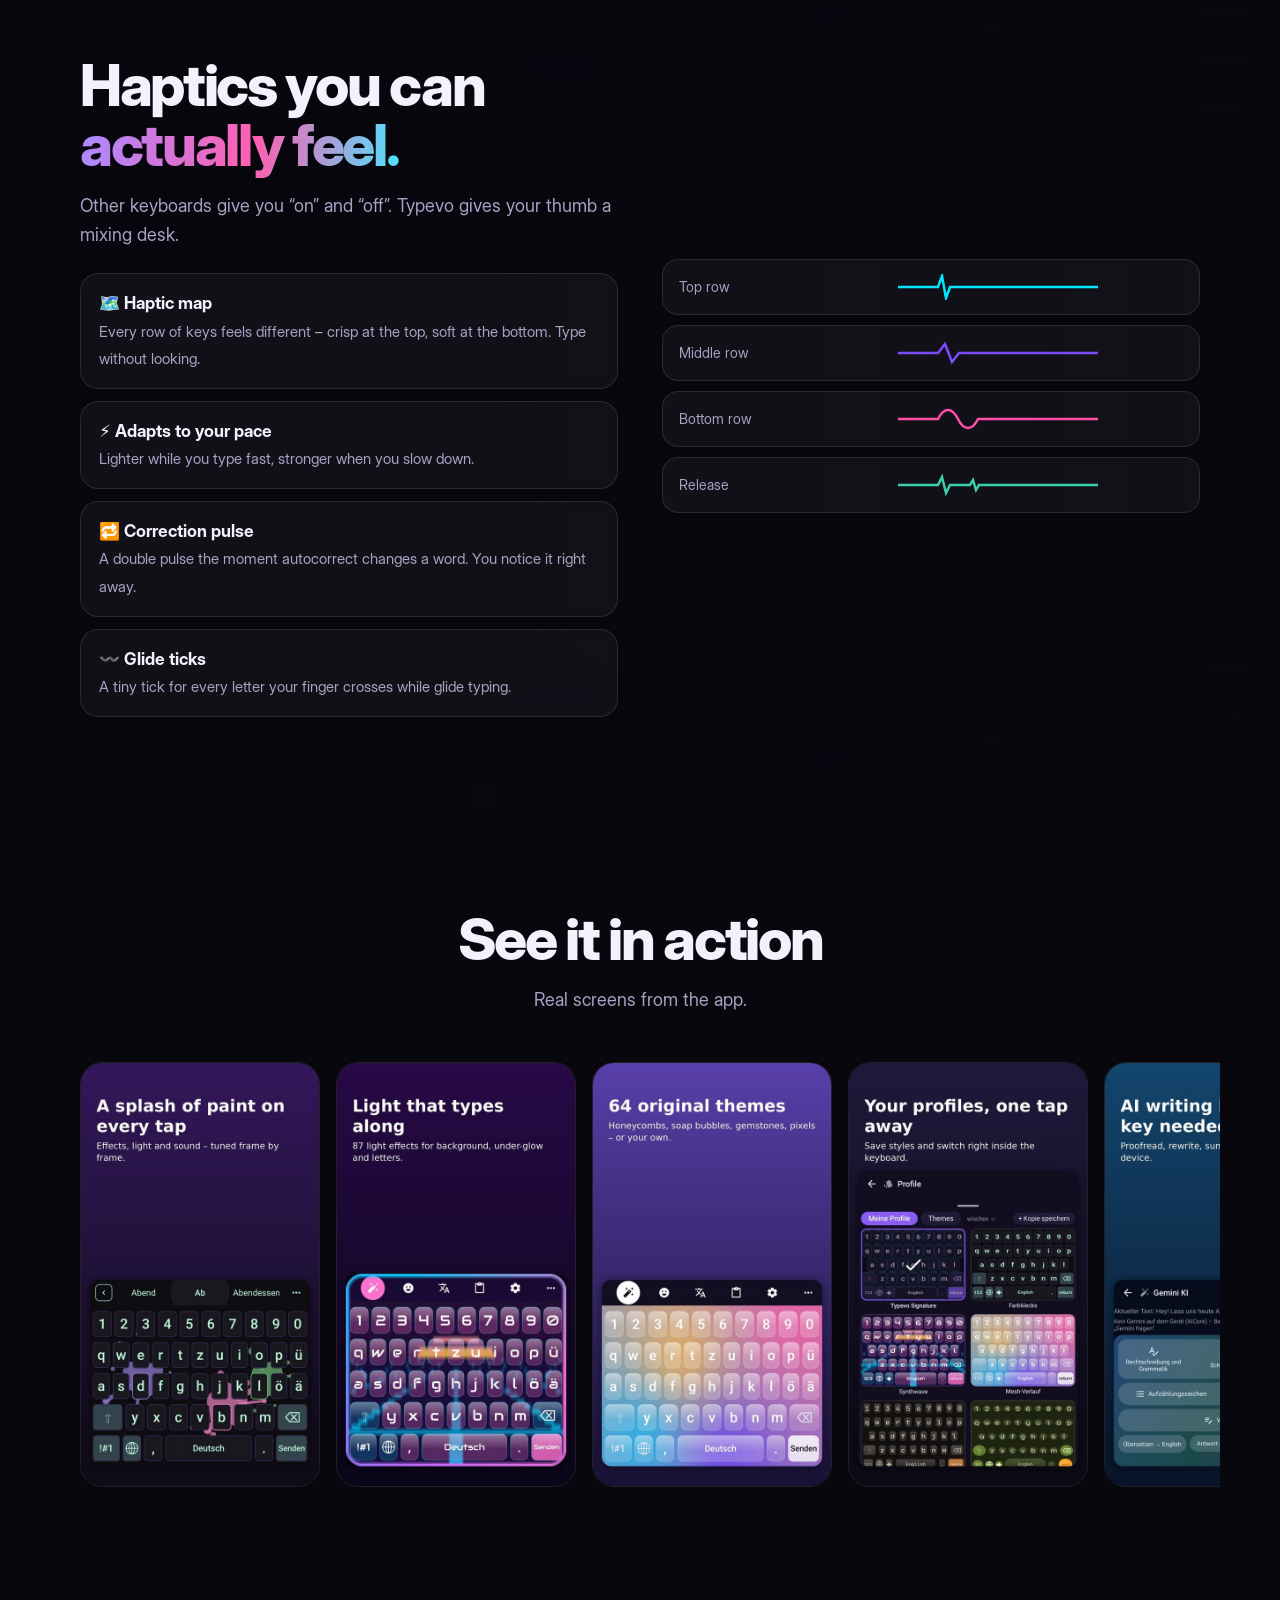
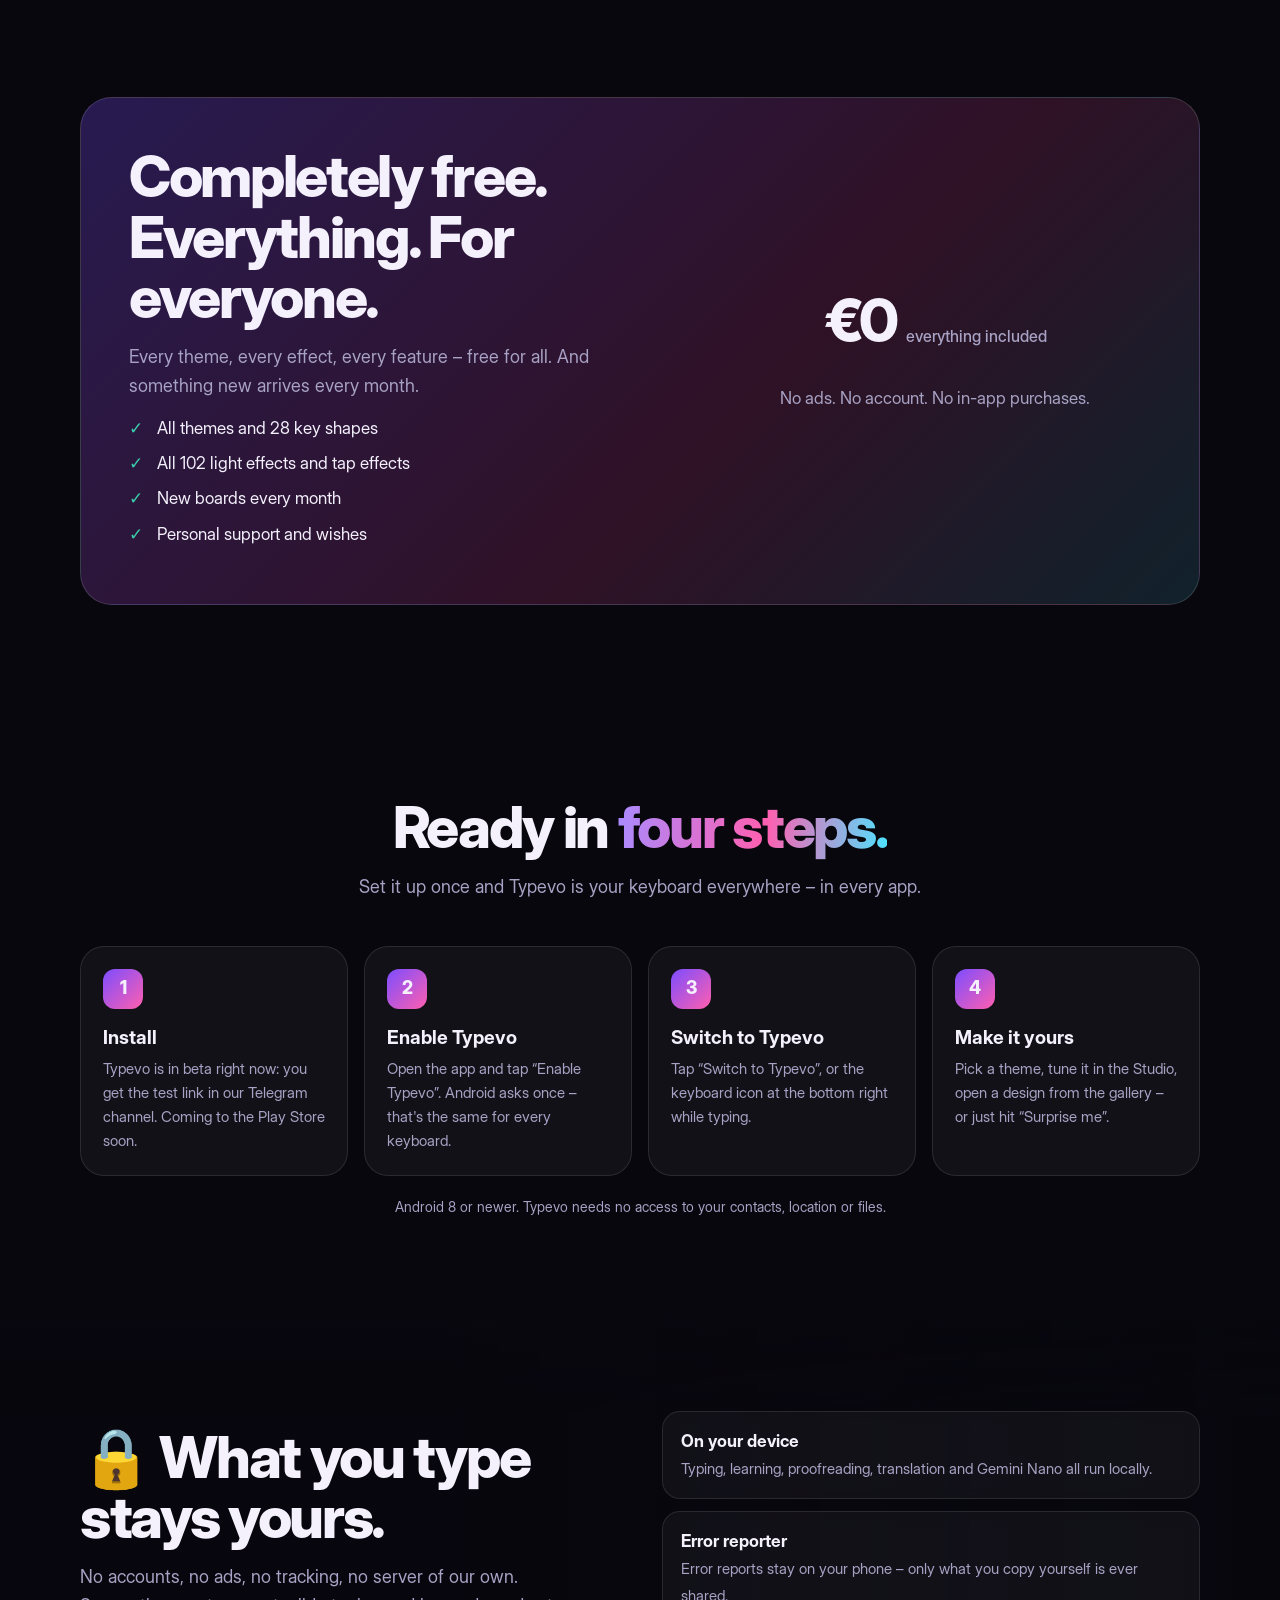
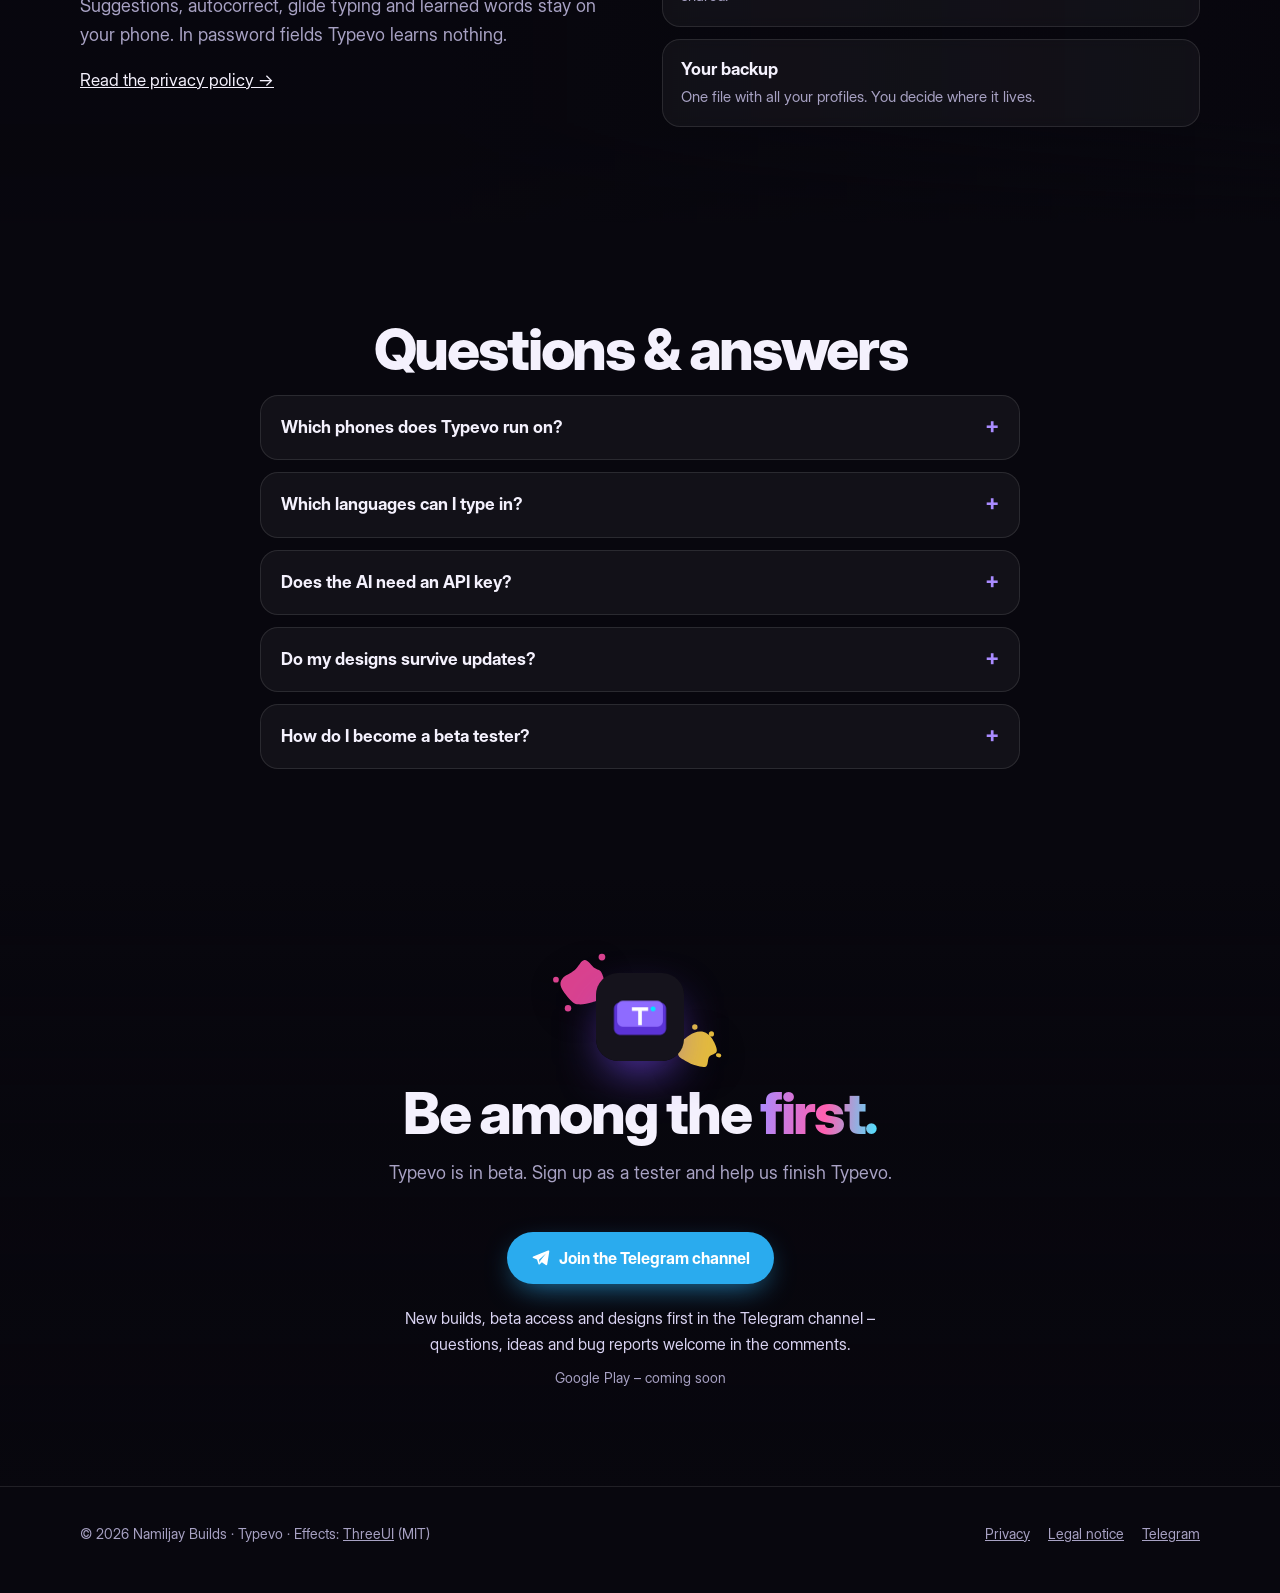
==== commit 89cf4ffb: "Hide Discord until it is set up" ====
--- a/index.html
+++ b/index.html
@@ -14,7 +14,7 @@
 <meta property="og:locale:alternate" content="en_US">
 <link rel="icon" type="image/png" href="assets/icon.png">
 <link rel="apple-touch-icon" href="assets/icon.png">
-  <script type="module" crossorigin src="./site/index-CvjT9gV9.js"></script>
+  <script type="module" crossorigin src="./site/index-DU-UajFa.js"></script>
   <link rel="stylesheet" crossorigin href="./site/index-BPGYxANc.css">
 </head>
 <body>
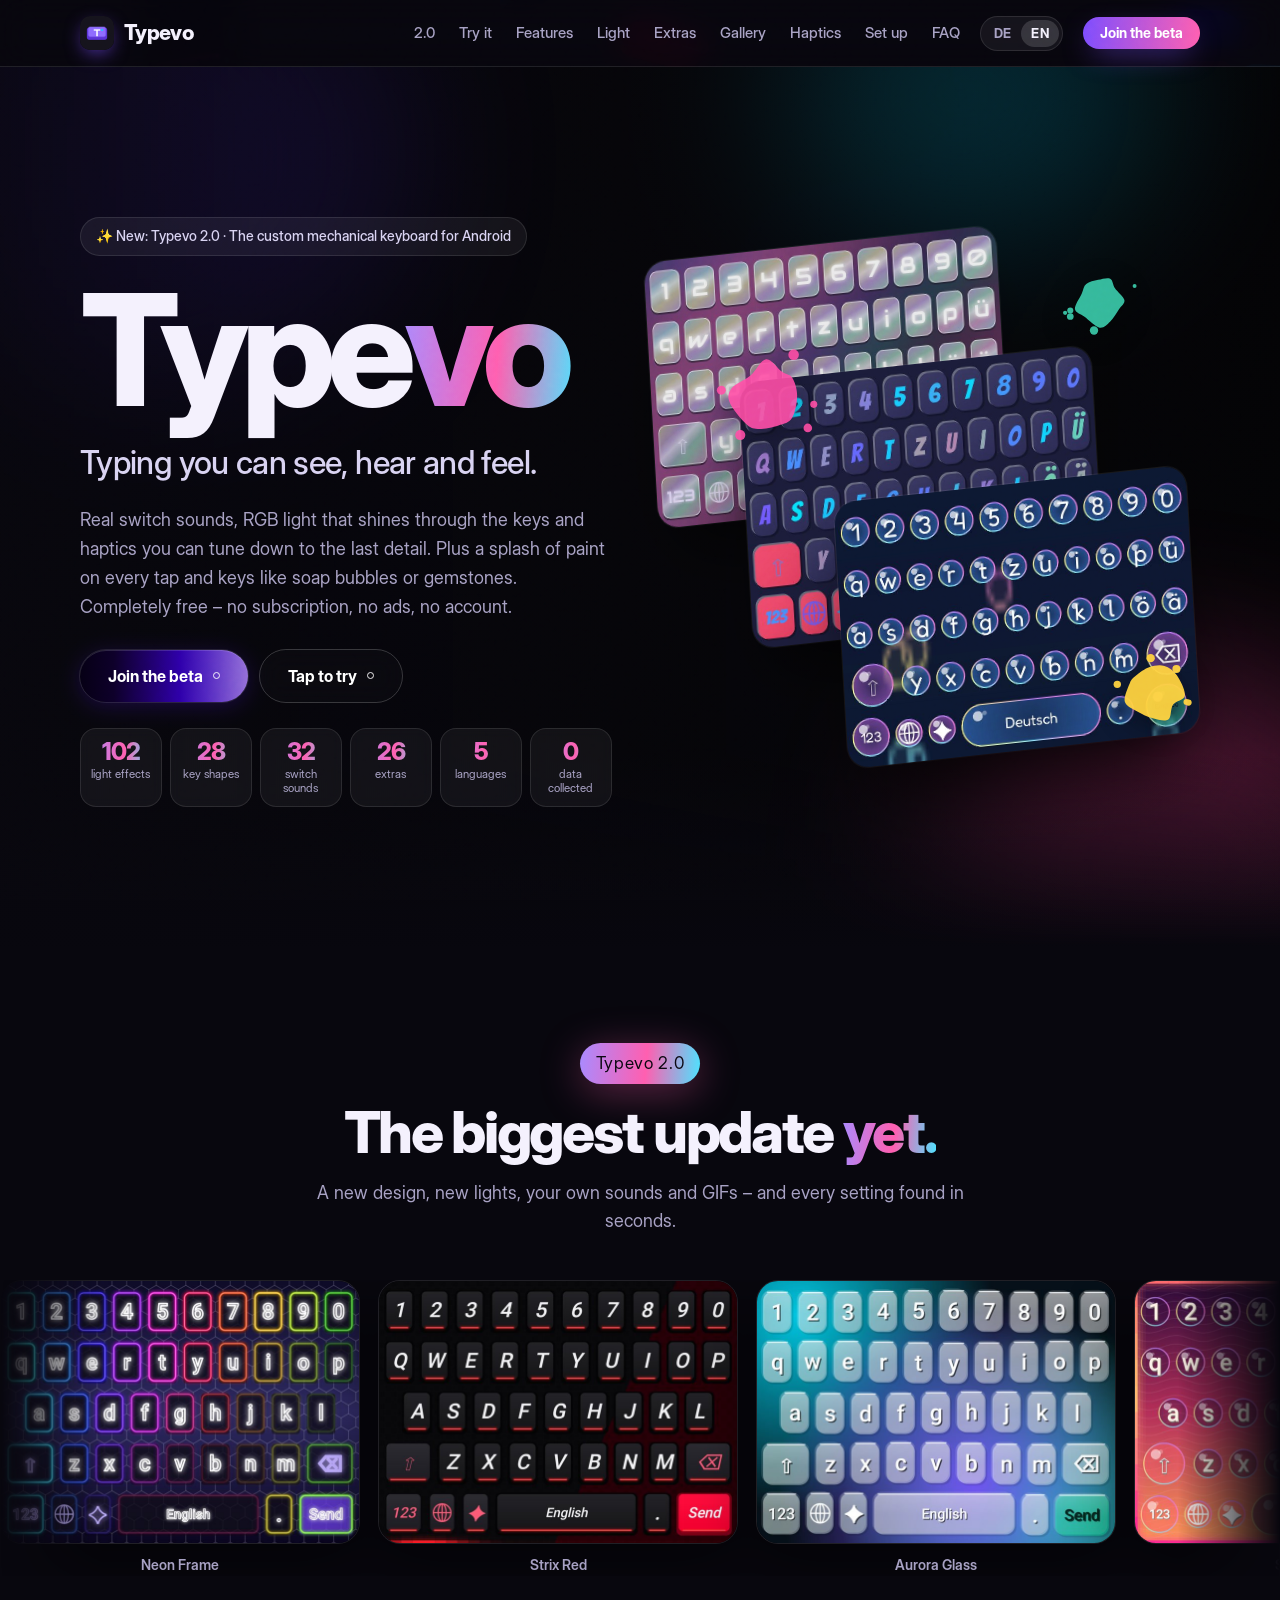
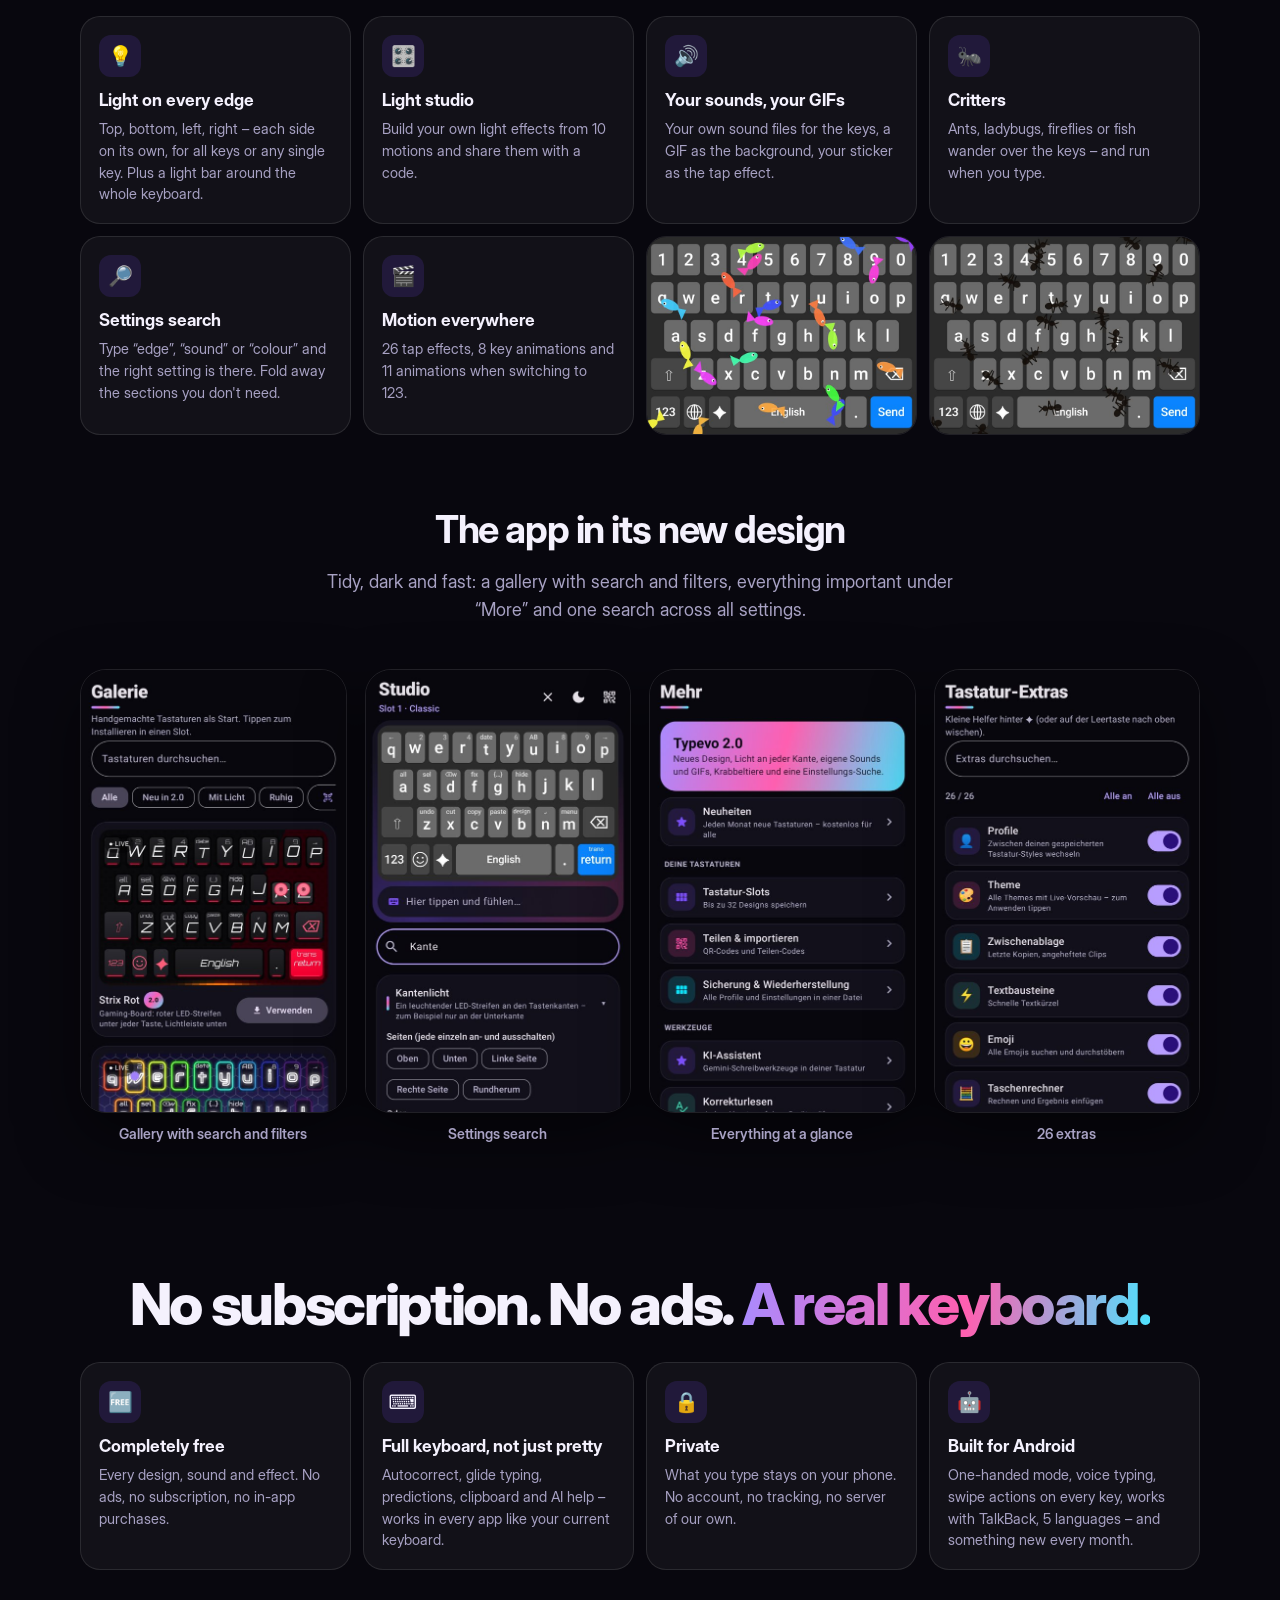
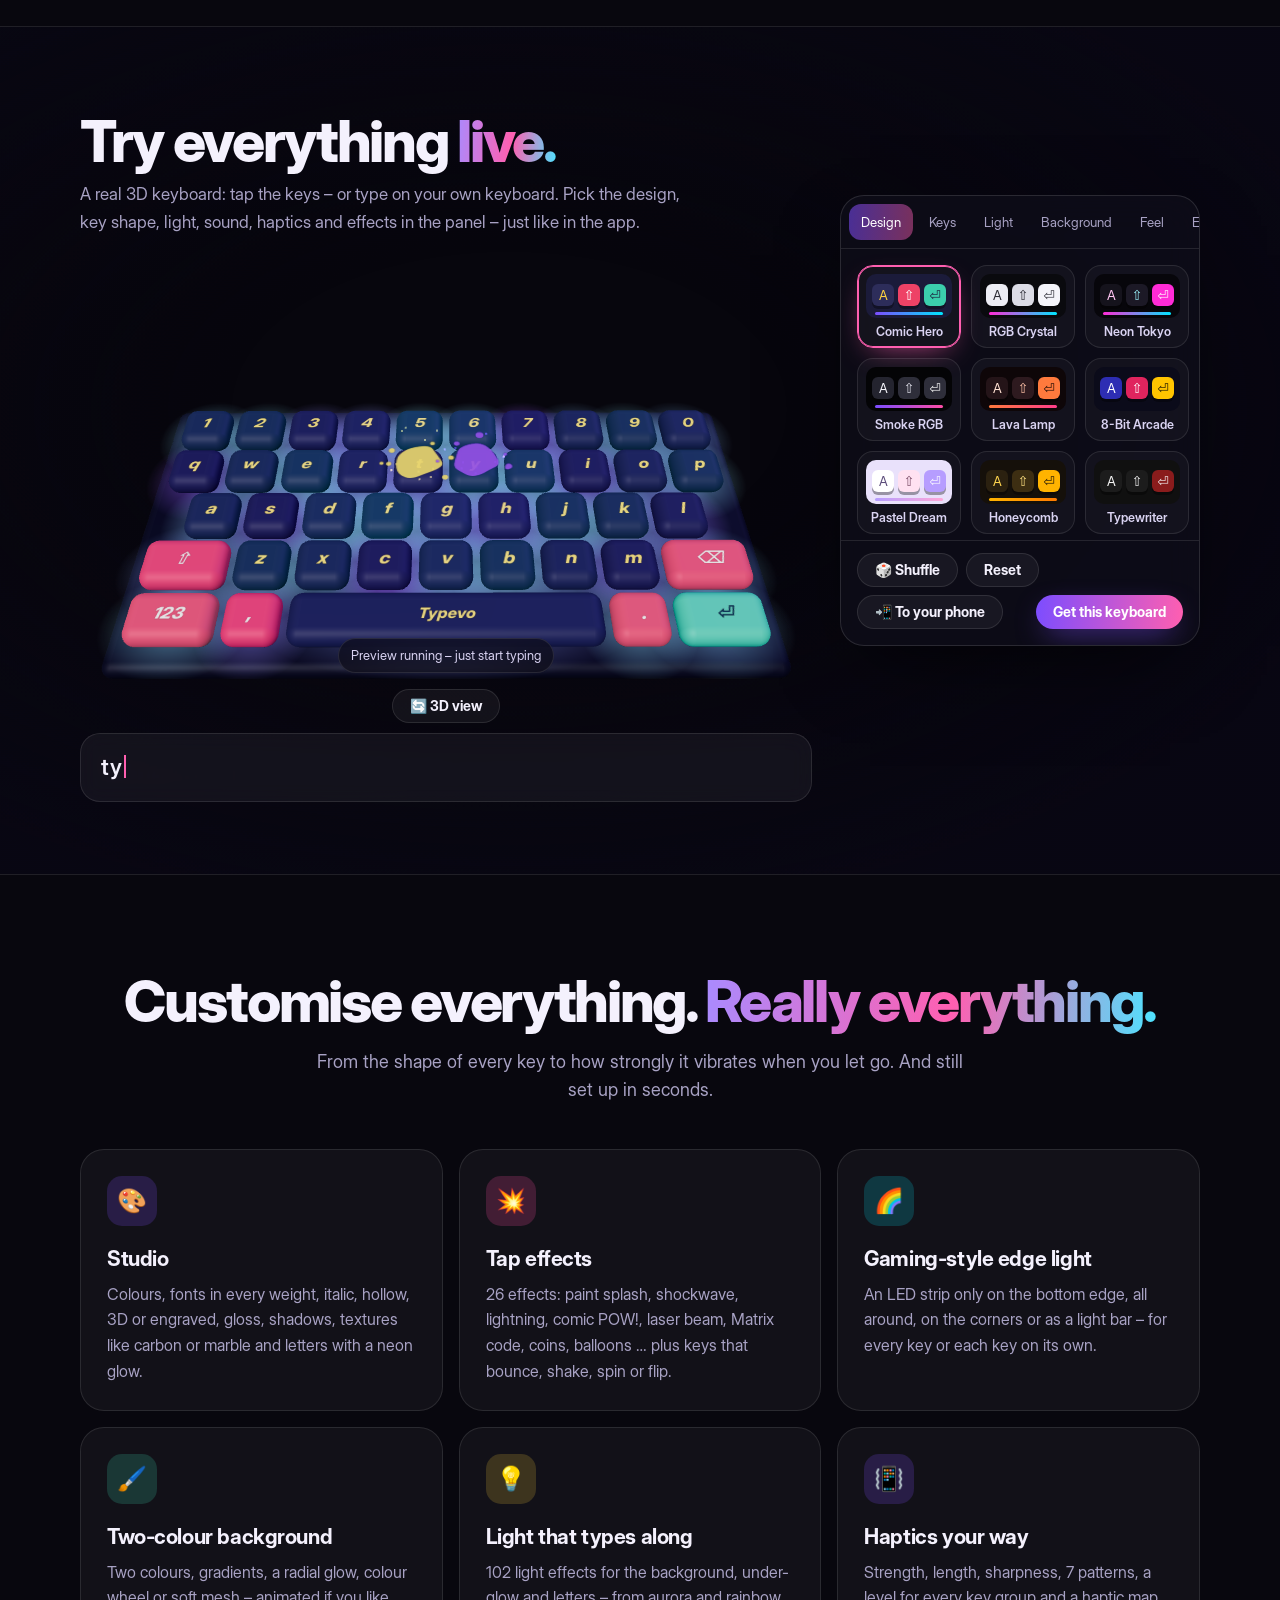
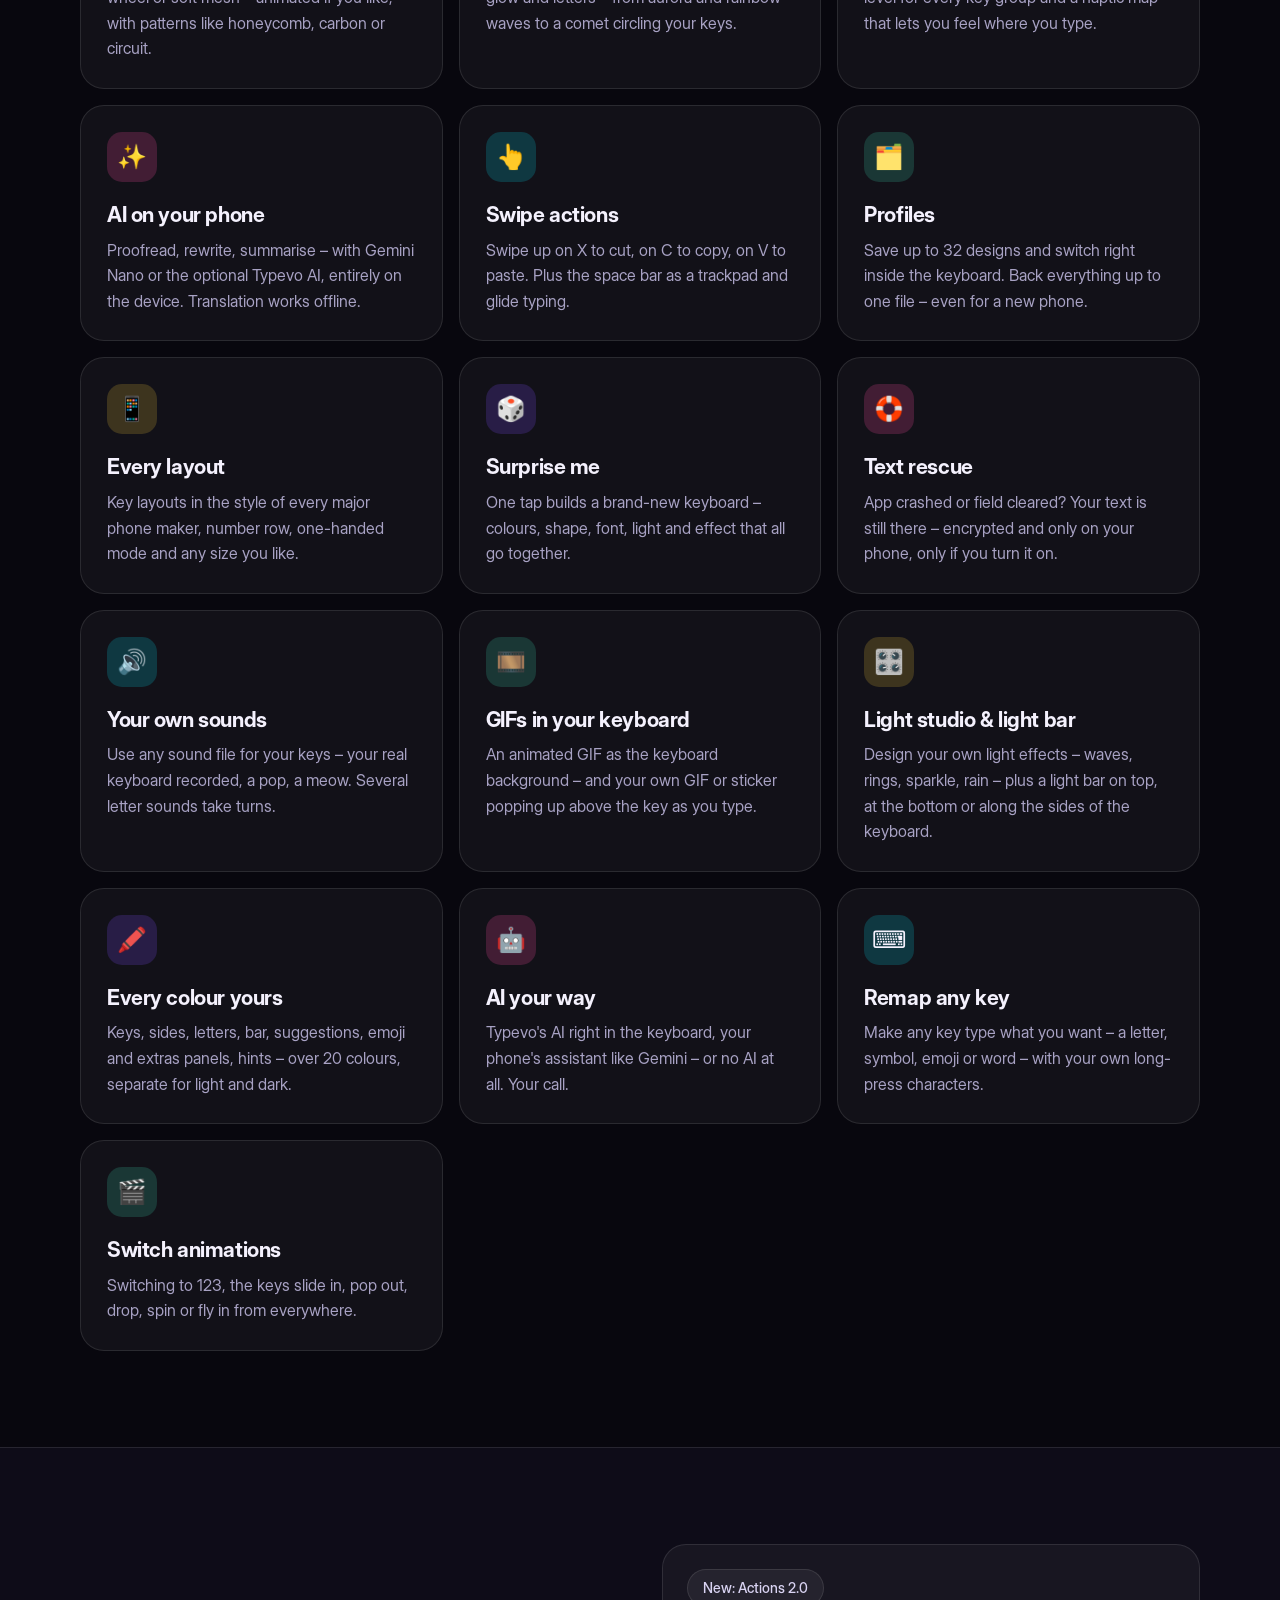
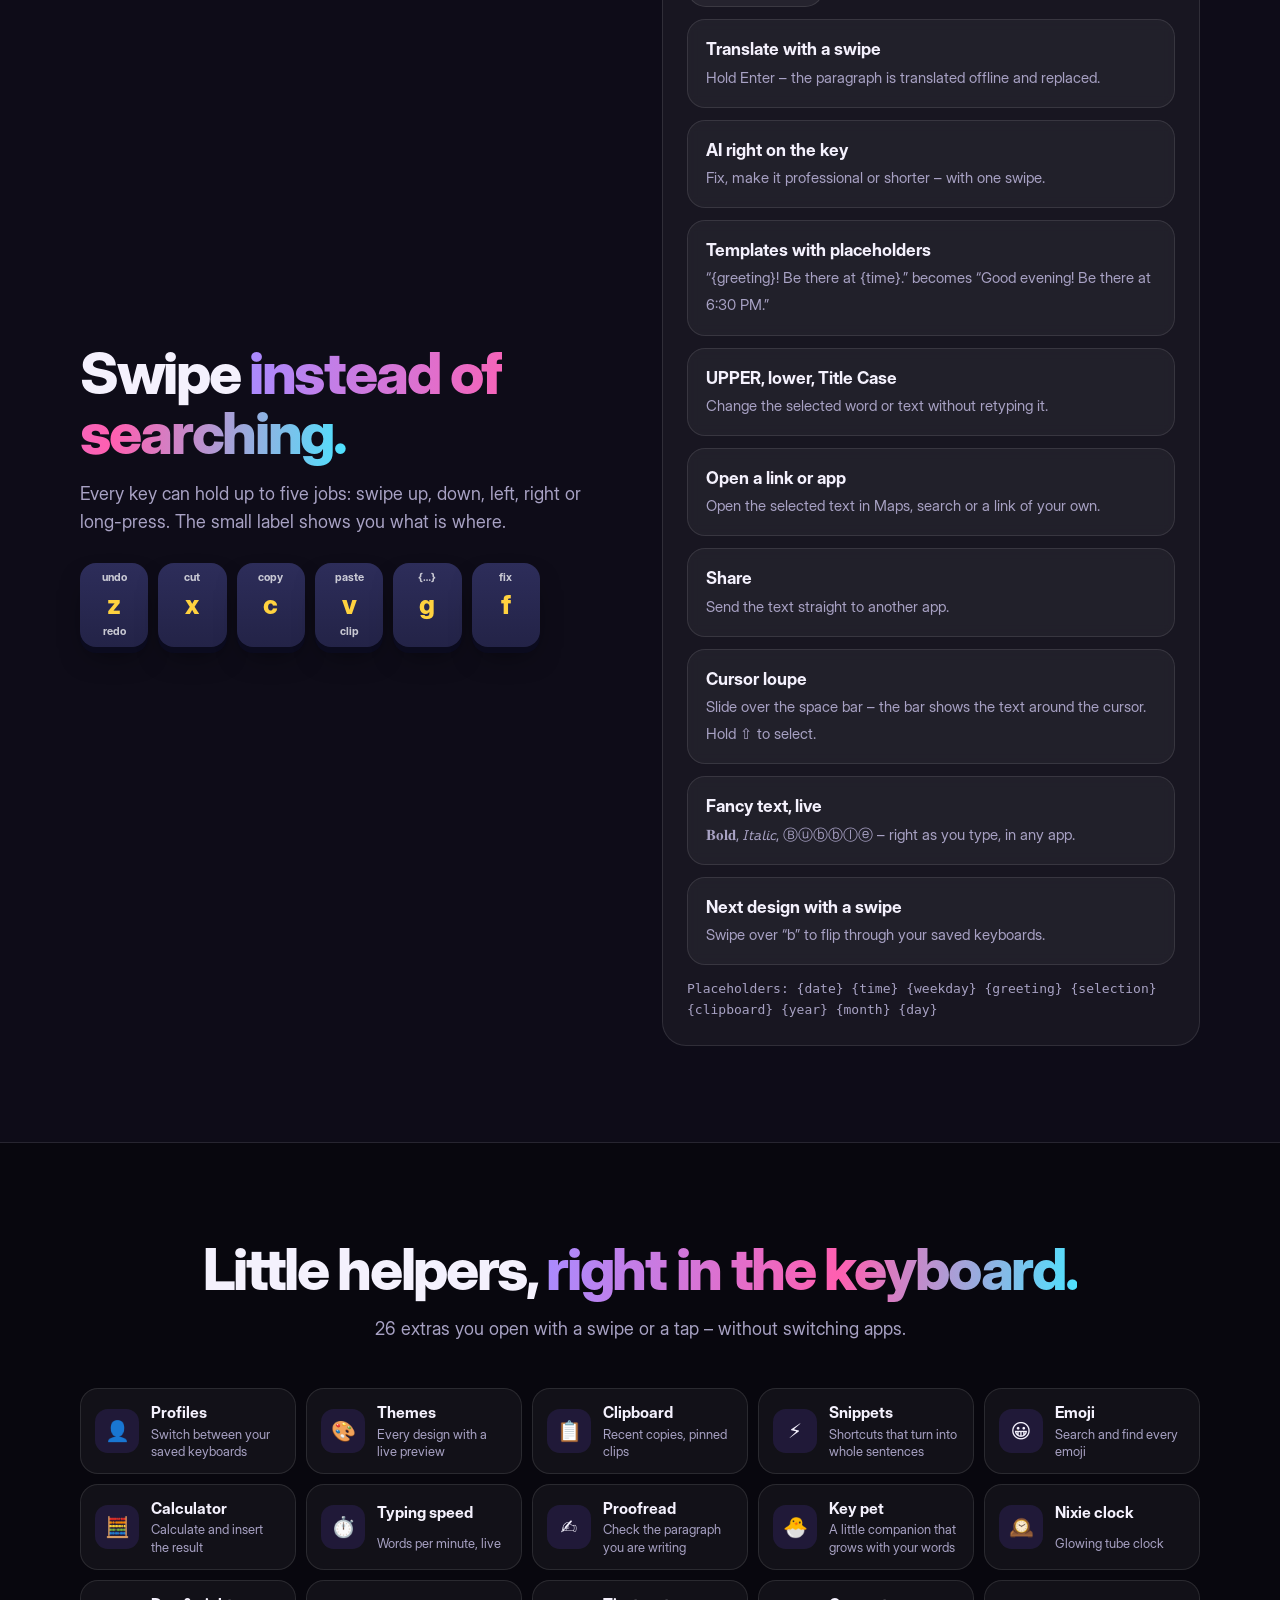
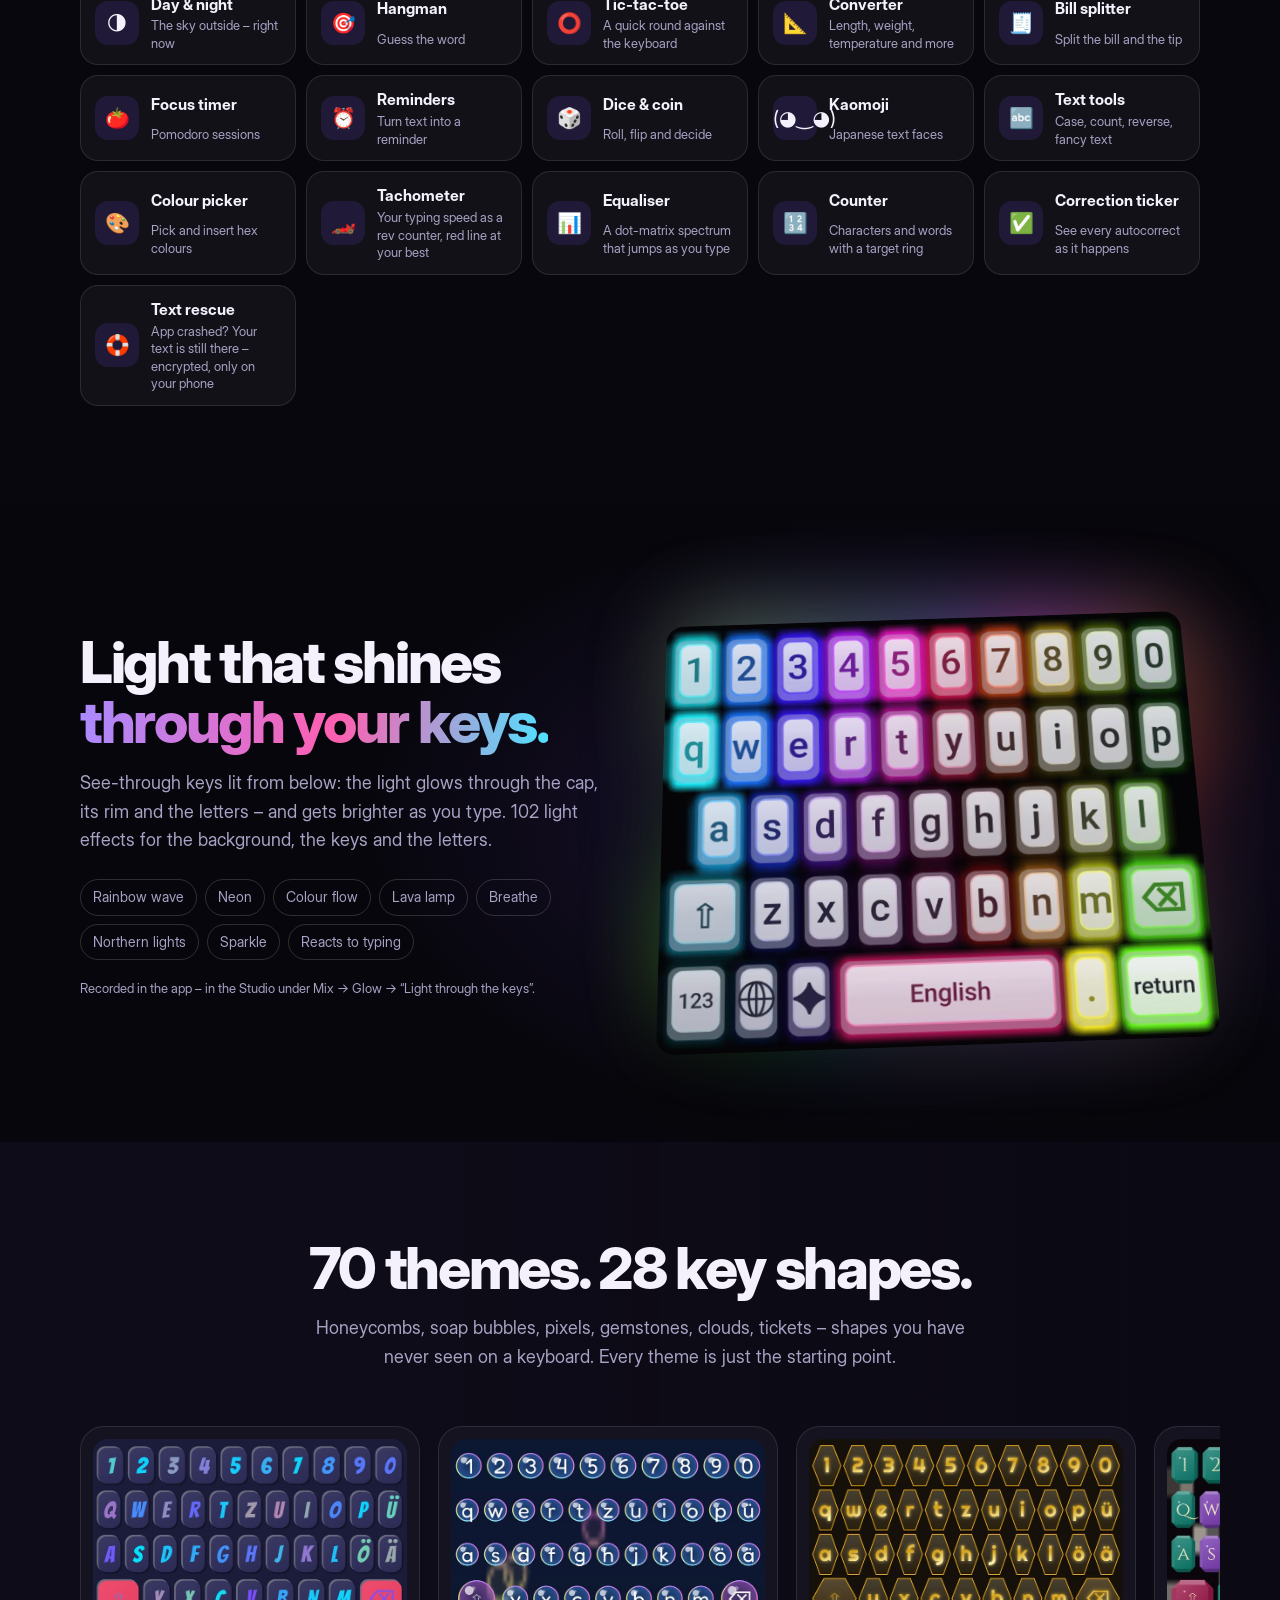
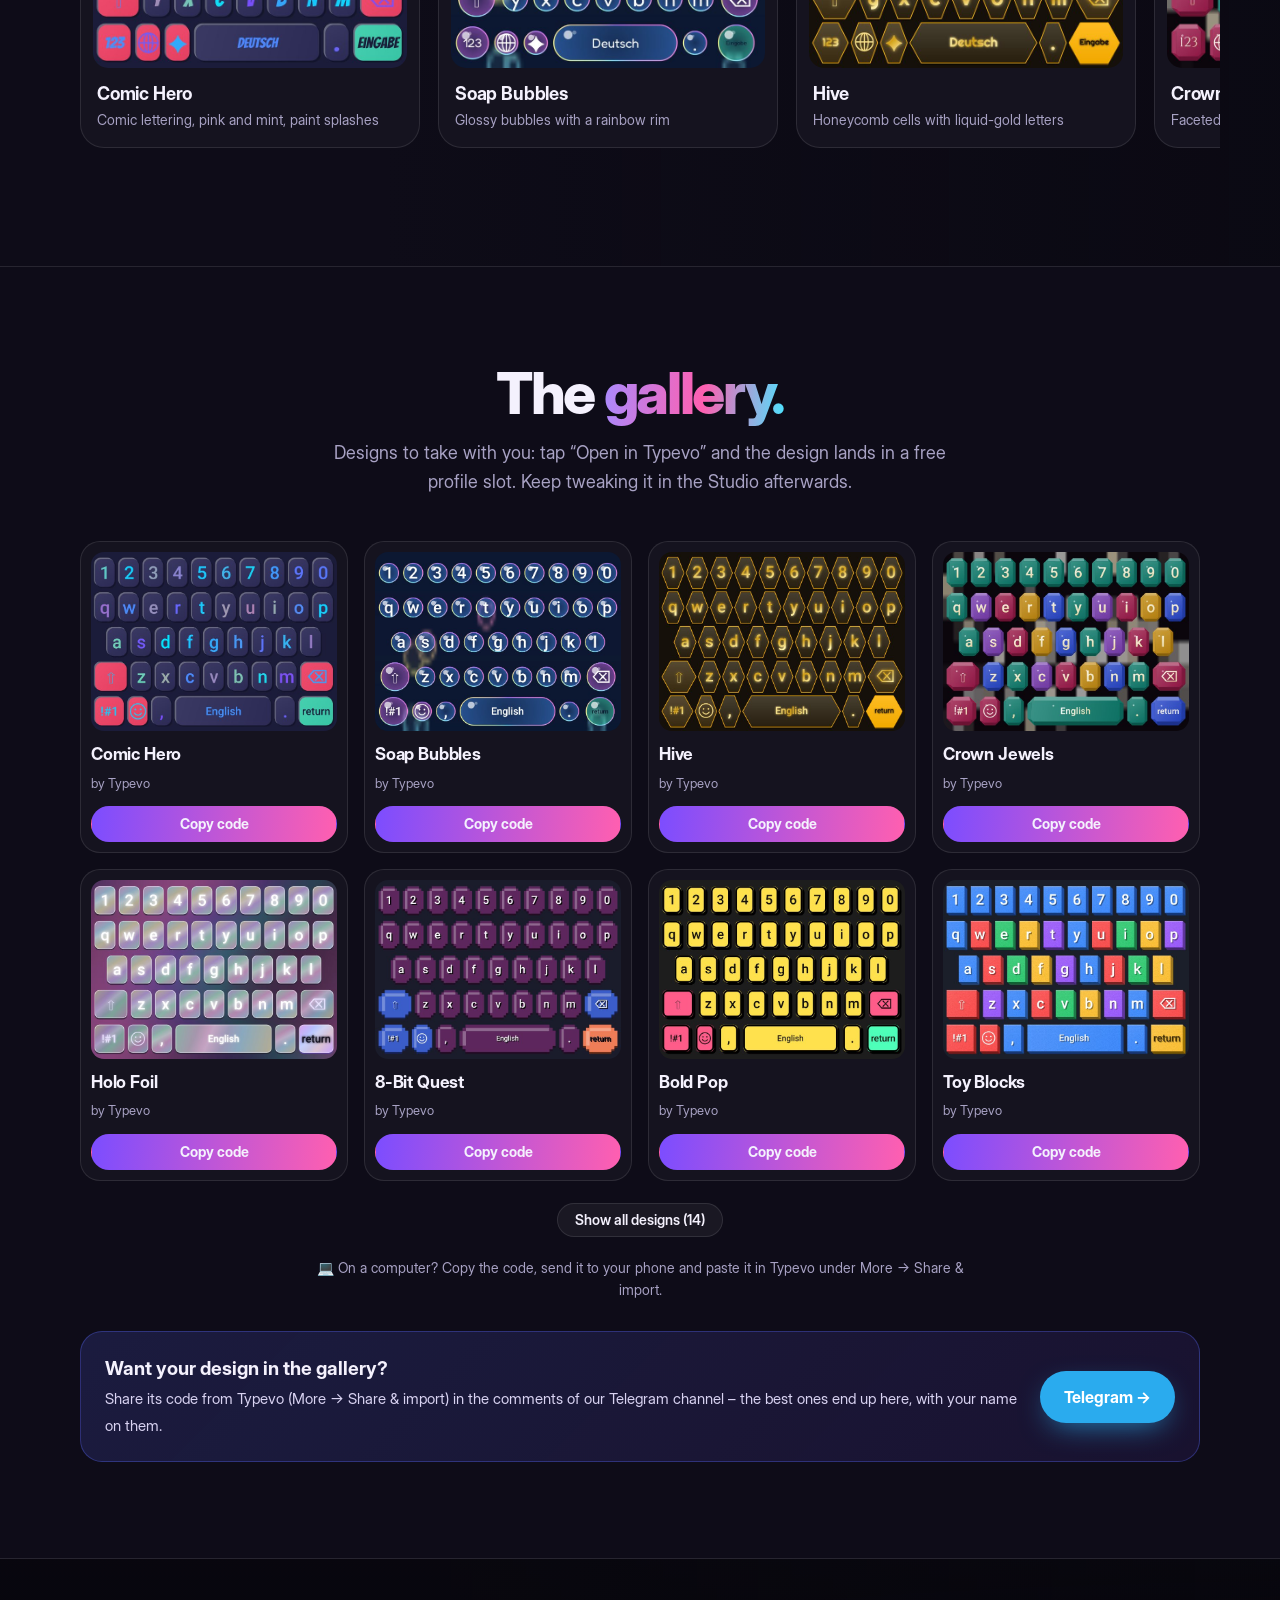
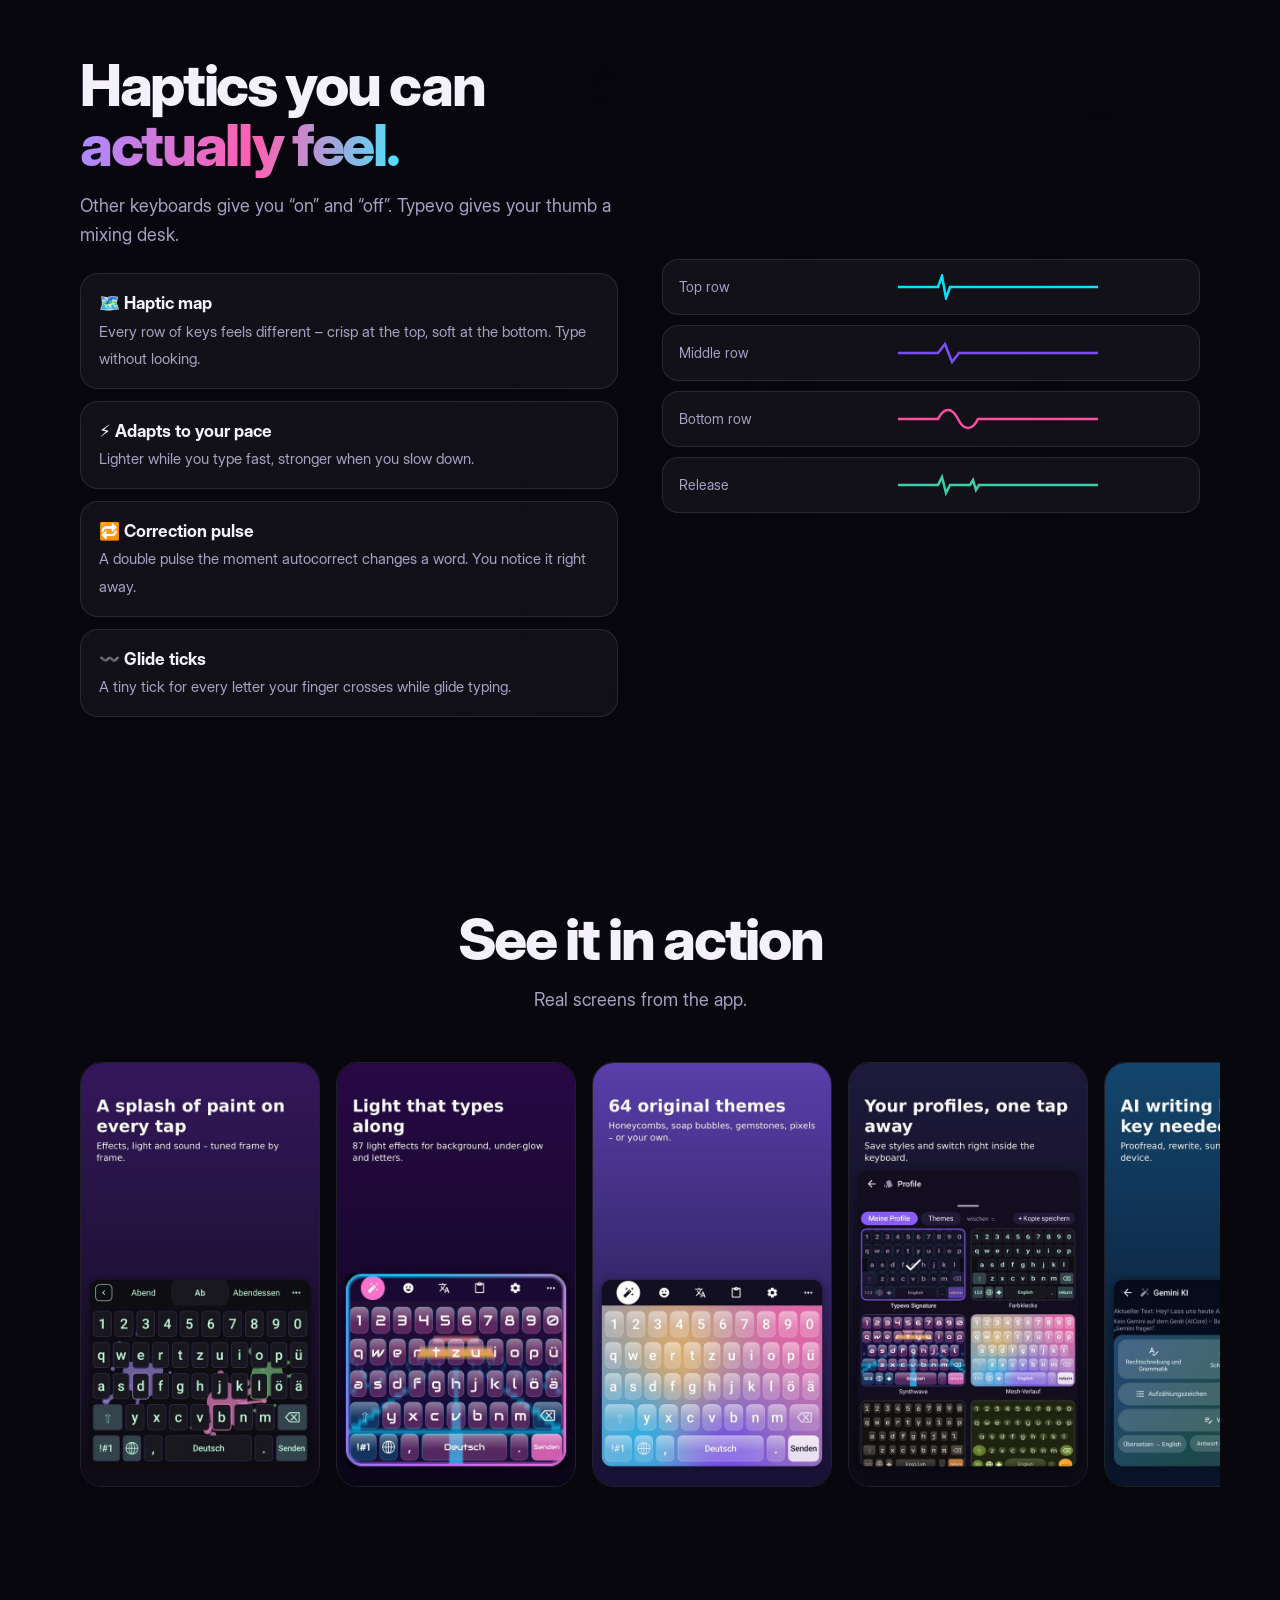
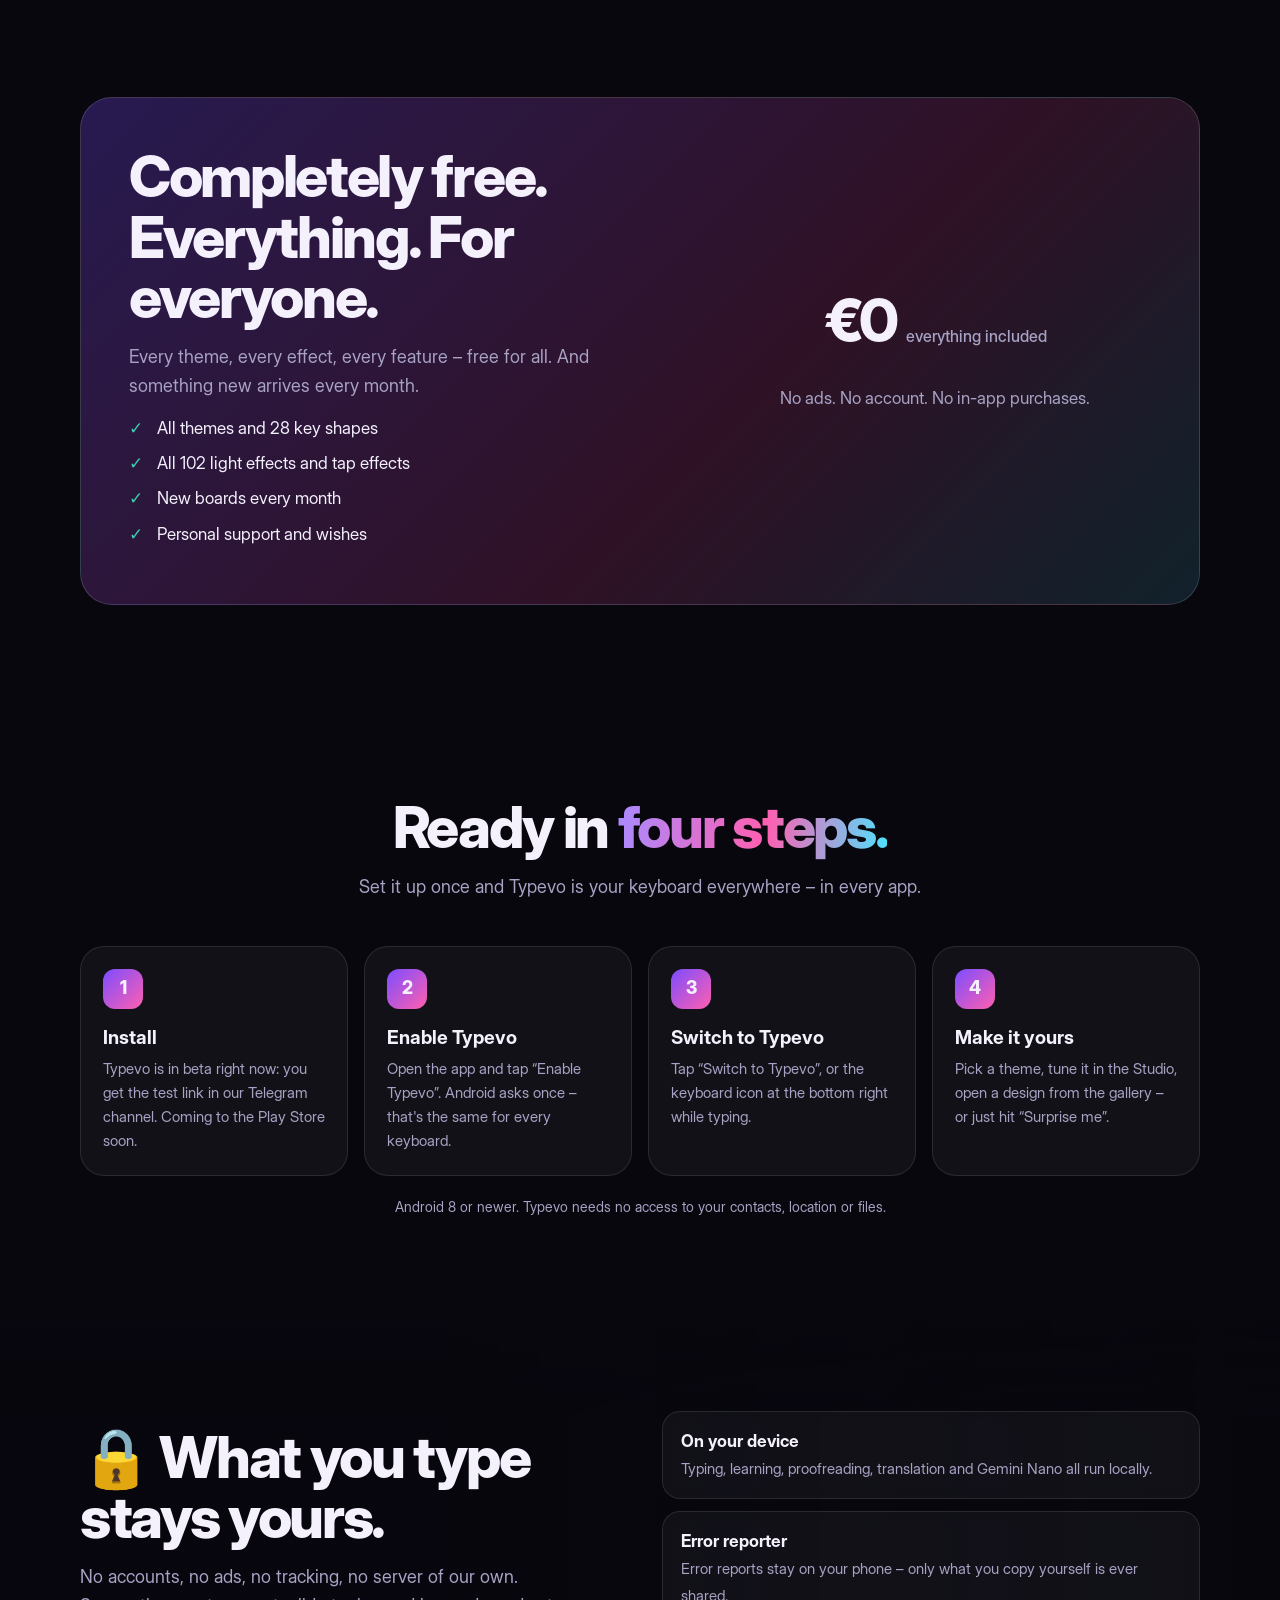
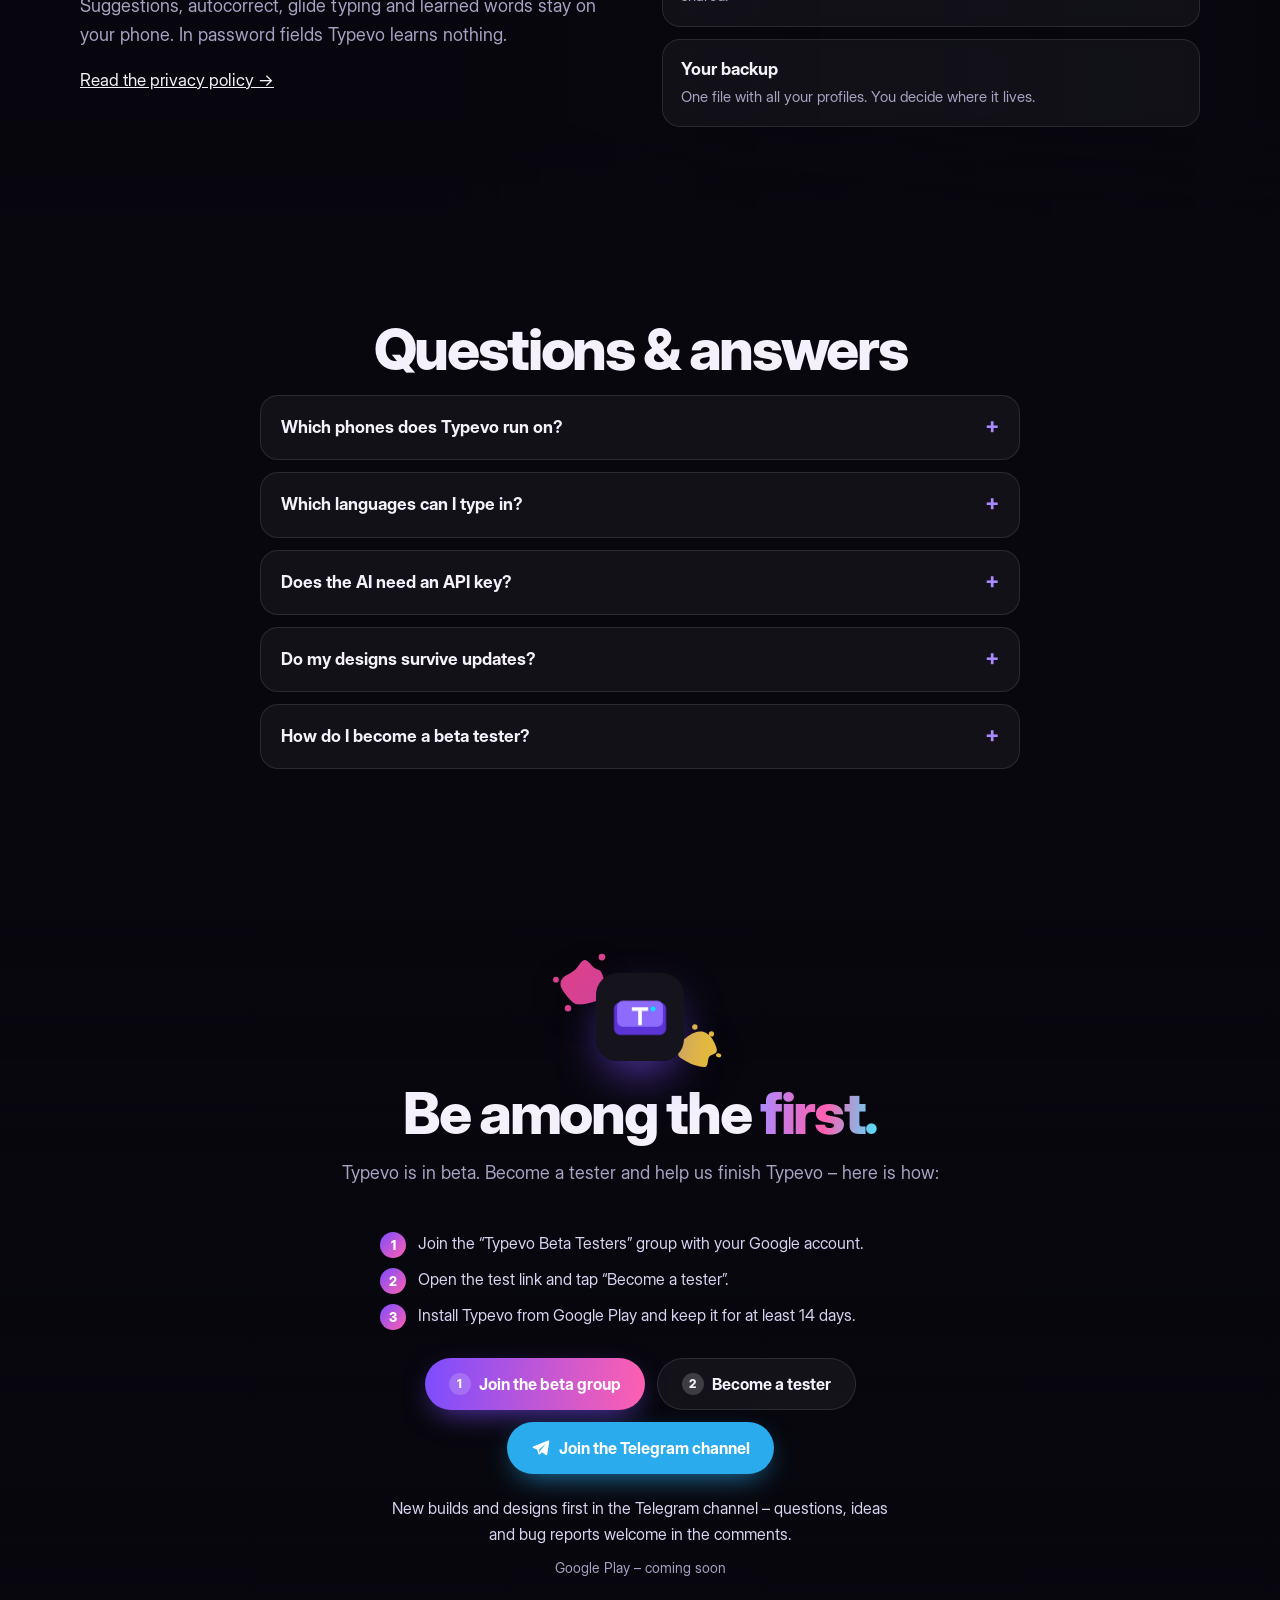
==== commit 8f51d5c0: "Join the beta via the Google Group" ====
--- a/index.html
+++ b/index.html
@@ -14,8 +14,8 @@
 <meta property="og:locale:alternate" content="en_US">
 <link rel="icon" type="image/png" href="assets/icon.png">
 <link rel="apple-touch-icon" href="assets/icon.png">
-  <script type="module" crossorigin src="./site/index-DU-UajFa.js"></script>
-  <link rel="stylesheet" crossorigin href="./site/index-BPGYxANc.css">
+  <script type="module" crossorigin src="./site/index-CU67mm7X.js"></script>
+  <link rel="stylesheet" crossorigin href="./site/index-LqxlY8GP.css">
 </head>
 <body>
 <div id="root"></div>
--- a/site/index-LqxlY8GP.css
+++ b/site/index-LqxlY8GP.css
@@ -0,0 +1 @@
+.threeui-mount,.text-path-study,.article-headings-component,.animated-top-dock-component,.typography-vortex-component,.landscape-scene,.japanese-tower-landscape,.liquid-metal-button,.spark-badge,.threeui-background{position:relative;width:100%;height:100%;min-width:0;min-height:0;overflow:hidden}.japanese-tower-landscape{isolation:isolate;background:#ecdcbc}.japanese-tower-landscape__frame{position:absolute;inset:0;display:block;width:100%;height:100%;border:0;background:#ecdcbc;opacity:0;transition:opacity .18s ease-out}.japanese-tower-landscape__frame.is-ready{opacity:1}.landscape-scene{isolation:isolate;background:#ecdcbc}.landscape-scene__frame{position:absolute;inset:0;display:block;width:100%;height:100%;border:0;background:#ecdcbc;opacity:0;transition:opacity .18s ease-out;touch-action:none}.landscape-scene__frame.is-ready{opacity:1}.liquid-metal-button{isolation:isolate;background:#070708}.liquid-metal-button__frame{position:absolute;inset:0;display:block;width:100%;height:100%;border:0;background:#070708;opacity:0;transition:opacity .18s ease-out}.liquid-metal-button__frame.is-ready{opacity:1}@media(prefers-reduced-motion:reduce){.liquid-metal-button__frame{transition:none}}.spark-badge{isolation:isolate;background:#000}.spark-badge__frame{position:absolute;inset:0;display:block;width:100%;height:100%;border:0;background:#000;opacity:0;transition:opacity .18s ease-out}.spark-badge__frame.is-ready{opacity:1}.text-path-study{isolation:isolate;background:#08090a}.text-path-study--light{background:#f3f5f8}.text-path-study-frame{position:absolute;inset:0;display:block;width:100%;height:100%;border:0;background:transparent;transform-origin:50% 50%}.threeui-background{position:relative;isolation:isolate;background:#030304}.threeui-background.condensation{background:transparent}.threeui-background.predictive-arc--light,.threeui-background.data-pixel-arc--light{background:#f3f6f1}.typography-vortex-component.typography-vortex-component--light{background:#eef1f6}.typography-vortex-component--light .typography-vortex-component__hint{color:#1c1e268c}.threeui-background>canvas{position:absolute;inset:0;display:block;width:100%;height:100%}.temple-night-scene,.temple-night-canvas{display:block;width:100%;height:100%}.temple-night-scene{position:relative;overflow:hidden;background:#05070a}.temple-night-canvas{position:relative;z-index:1;opacity:0;touch-action:none}.temple-night-canvas.is-ready{opacity:1}.temple-night-unavailable{position:absolute;inset:0;display:grid;place-items:center;margin:0;color:#a9b2b7;background:#05070a}.bookshelf,.bookshelf__canvas,.sketchbook,.sketchbook__frame{display:block;width:100%;height:100%}.bookshelf{position:relative;container-type:inline-size;overflow:hidden;background:#171a24;outline:none}.bookshelf__canvas{position:absolute;inset:0;opacity:0;touch-action:none}.bookshelf__canvas.is-ready{opacity:1}.bookshelf__source-controls{display:none}.bookshelf__unavailable{position:absolute;inset:0;display:grid;place-items:center;margin:0;padding:24px;color:#f4eee6;text-align:center}.sketchbook{position:relative;overflow:hidden;background:#ece7dc}.sketchbook__frame{border:0;opacity:0;background:#ece7dc}.sketchbook__frame.is-ready{opacity:1}@font-face{font-family:ThreeUI Fragment Mono;font-style:normal;font-weight:400;font-display:swap;src:url([data-uri]) format("woff2")}.article-headings-component,.animated-top-dock-component,.typography-vortex-component{container-type:inline-size;color:#ecece8;background:#0b0b0b;font-family:Geist,Helvetica Neue,Helvetica,Arial,sans-serif}.article-headings-component{display:grid;grid-template-rows:auto 1fr 1fr;padding:clamp(20px,5.4cqw,74px) clamp(20px,6.2cqw,86px);isolation:isolate}.article-headings-component:after,.animated-top-dock-component:after,.typography-vortex-component:after{position:absolute;inset:0;z-index:5;pointer-events:none;content:"";opacity:.12;background-image:url("data:image/svg+xml,%3Csvg viewBox='0 0 180 180' xmlns='http://www.w3.org/2000/svg'%3E%3Cfilter id='n'%3E%3CfeTurbulence type='fractalNoise' baseFrequency='.85' numOctaves='3' stitchTiles='stitch'/%3E%3C/filter%3E%3Crect width='100%25' height='100%25' filter='url(%23n)' opacity='.16'/%3E%3C/svg%3E");mix-blend-mode:soft-light}.article-headings-component__header{display:flex;justify-content:space-between;padding-bottom:clamp(14px,2.6cqw,30px);color:#62625e;font:400 clamp(8px,.85cqw,10px) / 1 "ThreeUI Fragment Mono",ui-monospace,monospace;letter-spacing:.12em}.article-headings-component__entry{display:grid;grid-template-columns:clamp(28px,4cqw,56px) minmax(0,1fr) auto;align-items:center;gap:clamp(10px,2.2cqw,30px);border-top:1px solid #2a2a28}.article-headings-component__entry h2{margin:0;color:#e9e9e5;font-size:clamp(18px,3.2cqw,44px);font-weight:600;line-height:1.08;letter-spacing:-.02em}.article-headings-component__index,.article-headings-component__meta{color:#60605c;font:400 clamp(8px,.85cqw,10px) / 1.3 "ThreeUI Fragment Mono",ui-monospace,monospace;letter-spacing:.06em}.article-headings-component__meta{text-align:right}.article-headings-component--light{color:#202128;background:#f3f5f8}.article-headings-component--light .article-headings-component__header,.article-headings-component--light .article-headings-component__index,.article-headings-component--light .article-headings-component__meta{color:#71737b}.article-headings-component--light .article-headings-component__entry{border-color:#d9dce3}.article-headings-component--light .article-headings-component__entry h2{color:#1d1f26}.typography-vortex-component{position:relative;isolation:isolate;touch-action:none;cursor:crosshair}.typography-vortex-component canvas{position:absolute;inset:0;display:block;width:100%;height:100%}.typography-vortex-component__hint,.animated-top-dock-component__caption{position:absolute;z-index:6;color:#62625e;font:400 9px/1 ThreeUI Fragment Mono,ui-monospace,monospace;letter-spacing:.1em}.typography-vortex-component__hint{right:18px;bottom:16px}.animated-top-dock-component{position:relative;display:grid;place-items:center;isolation:isolate;background:radial-gradient(circle at 50% 20%,rgba(255,255,255,.035),transparent 34%),#080808}.animated-top-dock__nav{position:absolute;top:clamp(24px,5cqw,46px);left:50%;z-index:10;display:flex;align-items:flex-start;gap:3px;height:38px;padding:4px;overflow:visible;border:1px solid #292929;border-radius:11px;background:#0e0e0edb;box-shadow:0 12px 34px #0000007a,inset 0 1px #ffffff09;-webkit-backdrop-filter:blur(18px) saturate(75%);backdrop-filter:blur(18px) saturate(75%);transform:translate(-50%);isolation:isolate}.animated-top-dock__item{position:relative;z-index:6;display:inline-flex;flex:none;align-items:center;justify-content:center;height:28px;min-width:0;padding:0;border:1px solid transparent;border-radius:7px;outline:none;color:#858580;background:#151514e6;font:400 10px/1 ThreeUI Fragment Mono,ui-monospace,monospace;letter-spacing:.1em;white-space:nowrap;-webkit-backdrop-filter:blur(14px) saturate(70%);backdrop-filter:blur(14px) saturate(70%);transform-origin:50% 0;transition:color .15s,border-color .18s,background .18s,box-shadow .18s;will-change:width,height,transform;cursor:pointer}.animated-top-dock__item[data-dock-near=true],.animated-top-dock__item:focus-visible{z-index:7;color:#ecece8;border-color:#41413e;background:#1b1b1af0;box-shadow:0 7px 16px #00000042}.animated-top-dock__logo{width:28px;height:28px;overflow:hidden;background:#e8e8e3}.animated-top-dock__logo svg{display:block;width:100%;height:100%}.animated-top-dock__link{gap:6px;width:94px;padding:0 9px}.animated-top-dock__link[aria-pressed=true]{color:#111;border-color:#e8e8e3;background:#e8e8e3;box-shadow:0 7px 18px #00000047}.animated-top-dock__icon{display:inline-flex;flex:none;align-items:center;justify-content:center;width:13px;height:13px;opacity:.62;transition:opacity .16s}.animated-top-dock__icon svg{display:block;width:100%;height:100%;fill:none;stroke:currentColor;stroke-width:1.2;stroke-linecap:round;stroke-linejoin:round}.animated-top-dock__item[data-dock-near=true] .animated-top-dock__icon,.animated-top-dock__item:focus-visible .animated-top-dock__icon{opacity:1}.animated-top-dock-component__caption{right:18px;bottom:16px}@media(max-width:600px){.article-headings-component{padding:18px}.article-headings-component__entry{grid-template-columns:24px minmax(0,1fr)}.article-headings-component__entry h2{font-size:clamp(17px,5.5vw,26px)}.article-headings-component__meta{display:none}.animated-top-dock__nav{top:24px;gap:2px;height:36px}.animated-top-dock__item{height:26px!important;transform:none!important}.animated-top-dock__logo{width:26px!important;height:26px!important}.animated-top-dock__link{width:auto!important;padding:0 7px;font-size:8px;letter-spacing:.07em}.animated-top-dock__icon{display:none}}@media(prefers-reduced-motion:reduce){.animated-top-dock__item{transform:none!important}}.animated-top-dock-component.atd-modern,.animated-top-dock-component.atd-retro,.animated-top-dock-component.atd-glass{--atd-top: clamp(16px, 2.6cqw, 46px);--atd-bar-width: min(1460px, calc(100% - clamp(24px, 4.2cqw, 96px)) );--atd-bar-height: clamp(48px, 3.4cqw, 68px);--atd-bar-pad: clamp(5px, .42cqw, 9px);--atd-bar-lead: clamp(14px, 1.15cqw, 25px);--atd-item-height: clamp(30px, 2.2cqw, 44px);--atd-item-pad: clamp(10px, .86cqw, 18px);--atd-label: clamp(12px, .78cqw, 17px);--atd-icon: clamp(13px, .92cqw, 19px);--atd-gap: clamp(5px, .44cqw, 9px);--atd-brand: clamp(13px, .94cqw, 20px);--atd-mark: clamp(22px, 1.55cqw, 33px);--atd-action-height: clamp(34px, 2.5cqw, 50px);display:block;overflow:hidden}.atd-modern__bar,.atd-retro__bar{position:absolute;top:var(--atd-top);left:50%;z-index:10;display:flex;align-items:center;justify-content:space-between;width:var(--atd-bar-width);height:var(--atd-bar-height);transform:translate(-50%)}.atd-modern__bar{width:max-content;max-width:var(--atd-bar-width);padding:var(--atd-bar-pad) var(--atd-bar-pad) var(--atd-bar-pad) var(--atd-bar-lead)}.atd-modern__dock{display:flex;flex:none;gap:clamp(2px,.2cqw,5px);align-items:flex-start;justify-content:center;height:var(--atd-item-height)}.atd-modern__item,.atd-retro__item,.atd-glass__item{display:inline-flex;flex:none;gap:var(--atd-gap);align-items:center;justify-content:center;height:var(--atd-item-height);padding:0 var(--atd-item-pad);outline:none;white-space:nowrap;transform-origin:50% 0;will-change:width,height,transform;cursor:pointer}.atd-modern__brand,.atd-glass__brand,.atd-retro__brand{display:inline-flex;flex:none;gap:clamp(7px,.6cqw,13px);align-items:center;text-decoration:none}.atd-modern__mark,.atd-glass__mark{display:block;width:var(--atd-mark);height:var(--atd-mark);overflow:hidden}.atd-modern__mark svg,.atd-glass__mark svg{display:block;width:100%;height:100%}.atd-modern__word,.atd-glass__word{font-size:var(--atd-brand);font-weight:600;letter-spacing:-.018em}.atd-modern__actions{display:inline-flex;flex:none;gap:clamp(4px,.34cqw,8px);align-items:center}.atd-modern__ghost{height:var(--atd-action-height);padding:0 clamp(12px,.95cqw,20px);border:0;border-radius:999px;background:transparent;font:500 var(--atd-label) / 1 inherit;transition:color .16s,background .16s;cursor:pointer}.atd-modern__cta,.atd-glass__cta{height:var(--atd-action-height);border-radius:999px;font:600 var(--atd-label) / 1 inherit;letter-spacing:-.01em;white-space:nowrap;transition:transform .18s cubic-bezier(.22,1,.36,1),box-shadow .18s;cursor:pointer}.animated-top-dock-component.atd-modern{--atd-bar-width: min(1240px, calc(100% - clamp(24px, 5cqw, 120px)) );background:#07080c}.atd-modern__aurora{position:absolute;inset:-24% -12% auto;z-index:1;height:82%;pointer-events:none;background:radial-gradient(58% 62% at 22% 36%,rgba(78,116,255,.4),transparent 68%),radial-gradient(46% 56% at 78% 20%,rgba(186,96,255,.3),transparent 70%),radial-gradient(40% 48% at 52% 6%,rgba(56,220,214,.2),transparent 72%),radial-gradient(34% 40% at 50% 14%,rgba(255,255,255,.07),transparent 76%);filter:blur(8px)}.atd-modern__bar{gap:clamp(14px,2.4cqw,40px);border:1px solid rgba(255,255,255,.045);border-radius:999px;background:linear-gradient(180deg,#191b24db,#0c0d12d1);box-shadow:0 22px 52px -24px #000000eb,inset 0 1px #ffffff0b;backdrop-filter:blur(22px) saturate(150%);-webkit-backdrop-filter:blur(22px) saturate(150%)}.atd-modern__brand{color:#f2f3f7}.atd-modern__mark{border-radius:50%;box-shadow:0 2px 8px #0000006b}.atd-modern__item{border:1px solid transparent;border-radius:999px;color:#9b9fae;background:transparent;font:500 var(--atd-label) / 1 inherit;letter-spacing:-.005em;transition:color .16s,border-color .18s,background .18s,box-shadow .18s,backdrop-filter .18s}.atd-modern__item[data-dock-near=true],.atd-modern__item:hover,.atd-modern__item:focus-visible{color:#f4f5f9;border-color:#ffffff0e;background:#ffffff0e;box-shadow:0 8px 20px -14px #000000e6,inset 0 1px #ffffff0d;backdrop-filter:blur(18px) saturate(170%);-webkit-backdrop-filter:blur(18px) saturate(170%)}.atd-modern__item[aria-pressed=true]{color:#0a0b10;border-color:transparent;background:linear-gradient(180deg,#fff,#dfe3ef);box-shadow:0 10px 24px -12px #7896ffbf,inset 0 -1px #00000024}.atd-modern__icon,.atd-glass__icon{display:inline-flex;flex:none;align-items:center;justify-content:center;width:var(--atd-icon);height:var(--atd-icon);opacity:.72;transition:opacity .16s}.atd-modern__icon svg,.atd-glass__icon svg{display:block;width:100%;height:100%;fill:none;stroke:currentColor;stroke-width:1.25;stroke-linecap:round;stroke-linejoin:round}.atd-modern__item[data-dock-near=true] .atd-modern__icon,.atd-modern__item[aria-pressed=true] .atd-modern__icon,.atd-glass__item[data-dock-near=true] .atd-glass__icon,.atd-glass__item[aria-pressed=true] .atd-glass__icon{opacity:1}.atd-modern__ghost{color:#a7abba}.atd-modern__ghost:hover{color:#f0f1f6;background:#ffffff0f}.atd-modern__cta{display:inline-flex;gap:var(--atd-gap);align-items:center;padding:0 var(--atd-bar-pad) 0 clamp(14px,1.1cqw,24px);border:0;color:#0a0b10;background:linear-gradient(180deg,#fff,#d8ddec);box-shadow:0 10px 26px -14px #96affff2,inset 0 -1px #00000029}.atd-modern__cta svg{box-sizing:border-box;width:calc(var(--atd-action-height) - clamp(12px,.9cqw,20px));height:calc(var(--atd-action-height) - clamp(12px,.9cqw,20px));padding:clamp(4px,.3cqw,7px);border-radius:999px;background:#0a0b101a;fill:none;stroke:currentColor;stroke-width:1.4;stroke-linecap:round;stroke-linejoin:round}.atd-modern__cta:hover{box-shadow:0 16px 32px -14px #96afff,inset 0 -1px #00000029;transform:translateY(-1px)}.atd-modern__stage{position:absolute;top:58%;left:50%;z-index:4;width:min(88cqw,1120px);text-align:center;pointer-events:none;transform:translate(-50%,-50%)}.atd-modern__eyebrow{margin:0 0 clamp(8px,.9cqw,18px);color:#7d84a0;font:400 clamp(8px,.62cqw,13px) / 1 "ThreeUI Fragment Mono",ui-monospace,monospace;letter-spacing:.22em;text-transform:uppercase}.atd-modern__headline{margin:0;padding:.08em 0 .14em;color:transparent;background:linear-gradient(180deg,#fff 16%,#ffffff4d);background-clip:text;-webkit-background-clip:text;font-size:clamp(30px,7.6cqw,150px);font-weight:400;line-height:1.04;letter-spacing:-.03em;text-wrap:balance}.animated-top-dock-component.atd-retro{--atd-label: clamp(9px, .68cqw, 15px);--atd-icon: clamp(10px, .78cqw, 17px);--atd-brand: clamp(11px, .8cqw, 18px);background:#0b0819}.atd-retro__field{position:absolute;inset:0;z-index:0;display:block;width:100%;height:100%;image-rendering:pixelated}.atd-retro__vignette{position:absolute;inset:0;z-index:1;pointer-events:none;background:radial-gradient(124% 90% at 50% 34%,transparent 28%,rgba(6,4,16,.62) 100%),linear-gradient(180deg,rgba(6,4,16,.6) 0%,transparent 24%,transparent 62%,rgba(6,4,16,.58) 100%)}.atd-retro:before{position:absolute;inset:0;z-index:11;pointer-events:none;content:"";opacity:calc(var(--atd-retro-scan, .32) * 1.5);background:repeating-linear-gradient(180deg,rgba(0,0,0,.42) 0 1px,transparent 1px 3px)}.atd-retro__bar{gap:0;padding:0;overflow:hidden;border:2px solid #f4e6c8;background:#1a1030;box-shadow:6px 6px #0604109e}.atd-retro__brand{height:100%;padding:0 clamp(12px,1.1cqw,26px);border-right:2px solid #4b2f7e;color:#f9c74f;background:#150c28;font:400 var(--atd-brand) / 1 "ThreeUI Fragment Mono",ui-monospace,monospace;letter-spacing:.12em}.atd-retro__dock{display:flex;flex:1 1 0;gap:0;align-items:stretch;min-width:0;height:100%}.atd-retro__badge{display:inline-flex;width:var(--atd-icon);height:var(--atd-icon)}.atd-retro__badge svg,.atd-retro__icon svg{display:block;width:100%;height:100%;fill:currentColor;shape-rendering:crispEdges}.atd-retro__item{height:100%;min-width:0;padding:0 clamp(6px,.5cqw,12px);overflow:hidden;border:0;border-right:2px solid #4b2f7e;color:#b9a7e8;background:#241548;font:400 var(--atd-label) / 1 "ThreeUI Fragment Mono",ui-monospace,monospace;letter-spacing:.14em;transition:color .1s steps(2),background .1s steps(2)}.atd-retro__item[data-dock-near=true],.atd-retro__item:focus-visible{color:#fff4d6;background:#3a2170}.atd-retro__item[aria-pressed=true]{color:#1a1030;background:#f9c74f}.atd-retro__icon{display:inline-flex;flex:none;width:var(--atd-icon);height:var(--atd-icon)}.atd-retro__cta{display:inline-flex;flex:none;gap:var(--atd-gap);align-items:center;height:100%;padding:0 clamp(14px,1.2cqw,28px);border:0;border-left:2px solid #f4e6c8;color:#1a1030;background:#f47b5c;font:400 var(--atd-label) / 1 "ThreeUI Fragment Mono",ui-monospace,monospace;letter-spacing:.16em;transition:background .1s steps(2),color .1s steps(2);cursor:pointer}.atd-retro__cta:hover{color:#1a1030;background:#f9c74f}.atd-retro__readout{position:absolute;bottom:clamp(30px,4.2cqw,74px);left:50%;z-index:8;display:flex;gap:clamp(12px,2.4cqw,42px);margin:0;color:#a08fd4;font:400 clamp(9px,.62cqw,13px) / 1 "ThreeUI Fragment Mono",ui-monospace,monospace;letter-spacing:.2em;transform:translate(-50%)}.animated-top-dock-component.atd-glass{--atd-rail-width: clamp(158px, 12.5cqw, 250px);background:#08090d}.atd-glass__field{position:absolute;inset:0;z-index:0;display:block;width:100%;height:100%}.atd-glass:before{position:absolute;inset:0 auto 0 0;z-index:5;width:42%;pointer-events:none;content:"";background:linear-gradient(90deg,#06070ba8,#06070b00)}.atd-glass__rail{position:absolute;top:50%;left:clamp(20px,3.4cqw,68px);z-index:10;display:flex;flex-direction:column;gap:clamp(6px,.5cqw,11px);align-items:stretch;width:var(--atd-rail-width);padding:var(--atd-bar-pad);border-radius:clamp(20px,1.7cqw,34px);background:linear-gradient(160deg,#ffffff26,#ffffff0d);box-shadow:0 30px 64px -26px #000000eb,inset 0 1px #ffffff70,inset 0 -1px #ffffff1f,inset 0 0 0 1px #ffffff24;backdrop-filter:blur(26px) saturate(190%);-webkit-backdrop-filter:blur(26px) saturate(190%);transform:translateY(-50%)}.atd-glass__rail:before{position:absolute;inset:0;pointer-events:none;content:"";border-radius:inherit;background:linear-gradient(168deg,#ffffff38,#fff0 30% 76%,#ffffff24)}.atd-glass__brand{position:relative;padding:clamp(6px,.5cqw,12px) clamp(8px,.7cqw,15px);color:#fbfbfe}.atd-glass__mark{border-radius:clamp(7px,.5cqw,11px);box-shadow:0 3px 10px #0000006b,inset 0 0 0 1px #ffffff4d}.atd-glass__hairline{height:1px;margin:clamp(2px,.2cqw,5px) clamp(6px,.5cqw,12px);background:linear-gradient(90deg,#ffffff0a,#ffffff42,#ffffff0a)}.atd-glass__dock{position:relative;display:flex;flex-direction:column;gap:clamp(2px,.2cqw,5px);align-items:stretch}.atd-glass__item{justify-content:flex-start;width:100%;border:1px solid transparent;border-radius:clamp(12px,1cqw,22px);color:#ffffffa8;background:transparent;font:500 var(--atd-label) / 1 inherit;letter-spacing:-.005em;transform-origin:0 50%;transition:color .18s,border-color .2s,background .2s,box-shadow .2s}.atd-glass__item[data-dock-near=true],.atd-glass__item:focus-visible{color:#fff;border-color:#ffffff3d;background:linear-gradient(180deg,#ffffff38,#ffffff12);box-shadow:inset 0 1px #ffffff75,0 8px 18px -10px #000c}.atd-glass__item[aria-pressed=true]{color:#0d0f16;border-color:#fff9;background:linear-gradient(180deg,#fff,#e6e9f4);box-shadow:0 10px 24px -12px #ffffff80,inset 0 -1px #00000024}.atd-glass__cta{display:inline-flex;gap:var(--atd-gap);align-items:center;justify-content:space-between;width:100%;padding:0 clamp(12px,1cqw,22px);border:1px solid rgba(255,255,255,.55);color:#0d0f16;background:linear-gradient(180deg,#fff,#dfe3f0);box-shadow:0 12px 30px -14px #fff9,inset 0 -1px #00000029}.atd-glass__cta svg{width:var(--atd-icon);height:var(--atd-icon);fill:none;stroke:currentColor;stroke-width:1.5;stroke-linecap:round;stroke-linejoin:round}.atd-glass__cta:hover{box-shadow:0 16px 34px -14px #ffffffbf,inset 0 -1px #00000029;transform:translateY(-1px)}.atd-modern .animated-top-dock-component__caption,.atd-glass .animated-top-dock-component__caption{color:#ffffff57}.atd-retro .animated-top-dock-component__caption{z-index:12;color:#7b6ab0}@container (max-width: 900px){.atd-modern__ghost{display:none}.atd-modern__item span:last-child,.atd-retro__item span:last-child{display:none}.atd-modern__cta span{display:none}.atd-modern__cta{padding:0 var(--atd-bar-pad)}.animated-top-dock-component.atd-glass{--atd-rail-width: auto}.atd-glass__item{justify-content:center}.atd-glass__item span:last-child,.atd-glass__word,.atd-glass__cta span{display:none}.atd-glass__cta{justify-content:center}}@media(max-width:600px){.atd-modern__word{display:none}.atd-modern__item{height:28px!important;transform:none!important}.atd-glass__item{height:auto!important;transform:none!important}.atd-retro__item{height:100%!important;transform:none!important}.atd-modern__stage{top:62%}.atd-retro__readout{display:none}}@media(prefers-reduced-motion:reduce){.atd-modern__item,.atd-retro__item,.atd-glass__item{transform:none!important}}.circle-buttons,.circle-buttons *,.circle-buttons *:before,.circle-buttons *:after{box-sizing:border-box}.circle-buttons{--circle-button-hue: 0deg;--circle-button-saturation: 1;--circle-button-brightness: 1;position:relative;display:grid;width:100%;height:100%;min-width:0;min-height:0;place-items:center;overflow:hidden;isolation:isolate;container-type:size;background:#111318;color-scheme:dark;filter:hue-rotate(var(--circle-button-hue)) saturate(var(--circle-button-saturation)) brightness(var(--circle-button-brightness))}.circle-buttons--play{background:#0a0a0a}.circle-buttons--light{background:#f4f7fb;color-scheme:light}.circle-buttons__atmosphere{position:absolute;width:min(62cqw,440px);height:min(50cqh,240px);border-radius:50%;background:#ffffff05;filter:blur(54px);pointer-events:none}.circle-button{position:relative;display:grid;width:clamp(56px,8cqw,72px);aspect-ratio:1;padding:0;place-items:center;overflow:visible;border:0;border-radius:50%;background:transparent;color:#ffffffb3;cursor:pointer;transform:translateZ(0);transition:transform .2s ease-in-out,filter .2s ease-in-out;-webkit-tap-highlight-color:transparent}.circle-button:disabled{cursor:not-allowed;filter:grayscale(.7);opacity:.48}.circle-button:focus-visible{outline:2px solid rgba(255,255,255,.88);outline-offset:7px}.circle-buttons--light .circle-button:focus-visible{outline-color:#111827cc}.circle-button__aura,.circle-button__rim,.circle-button__face,.circle-button__details,.circle-button__icon{position:absolute;inset:0;border-radius:inherit;pointer-events:none}.circle-button__face{z-index:1}.circle-button__rim{z-index:2}.circle-button__details{z-index:4}.circle-button__icon{z-index:5;display:grid;place-items:center}.circle-button__icon svg{width:30%;height:30%;overflow:visible}.circle-buttons--play .circle-button{overflow:hidden}.circle-buttons--play .circle-button__face{background:#171717b3;box-shadow:inset 2px 4px 16px #ffffff0f;-webkit-backdrop-filter:blur(50px);backdrop-filter:blur(50px)}.circle-buttons--play .circle-button__rim{border:1px solid rgba(255,255,255,.25);opacity:.25;-webkit-mask-image:linear-gradient(170deg,#000,transparent 50%);mask-image:linear-gradient(170deg,#000,transparent 50%)}.circle-buttons--play .circle-button__aura{z-index:3;top:50%;left:50%;width:200px;height:200px;background:conic-gradient(from 180deg,#ffffff03 180deg,#ffffff0d 360deg);filter:blur(15px);transform:translate(-50%,-50%);animation:circle-button-section-orbit 3.6s linear infinite;transition:opacity .5s}.circle-buttons--play .circle-button__face:after{position:absolute;inset:-38%;border-radius:50%;background:#ffffff1f;content:"";opacity:0;filter:blur(5px);transform:scale(.5);transition:opacity .5s,transform .7s;-webkit-mask-image:radial-gradient(50% 50%,#000,rgba(23,23,23,0));mask-image:radial-gradient(50% 50%,#000,#17171700)}.circle-buttons--play .circle-button__icon svg{margin-left:4%;fill:currentColor}.circle-buttons--play .circle-button:not(:disabled):hover .circle-button__aura{opacity:0}.circle-buttons--play .circle-button:not(:disabled):hover .circle-button__face:after{opacity:1;transform:scale(1)}.circle-buttons--play .circle-button:not(:disabled):active{transform:scale(.98)}.circle-buttons--light.circle-buttons--play .circle-button{color:#111827b3}.circle-buttons--light.circle-buttons--play .circle-button__face{background:#e8eaeec7;box-shadow:inset 2px 4px 16px #ffffffb8}.circle-buttons--light.circle-buttons--play .circle-button__rim{border-color:#11182747}.circle-buttons--plus .circle-buttons__atmosphere{display:none}.circle-buttons--plus .circle-button{color:#451a03}.circle-buttons--plus .circle-button__aura{inset:-4px;border-radius:inherit;background:#f59e0b66;opacity:.4;filter:blur(8px);transition:opacity .5s}.circle-buttons--plus .circle-button__face{background:linear-gradient(to bottom,#fde68a,#fcd34d,#f59e0b);box-shadow:0 0 0 1px #fbbf2480,0 4px #b45309,0 10px 15px -3px #00000080;transition:transform .15s,box-shadow .15s}.circle-buttons--plus .circle-button__icon svg{fill:none;stroke:currentColor;stroke-linecap:round;stroke-width:1.5}.circle-buttons--plus .circle-button:not(:disabled):hover .circle-button__aura{opacity:.75}.circle-buttons--plus .circle-button:not(:disabled):active{transform:translateY(2px)}.circle-buttons--plus .circle-button:not(:disabled):active .circle-button__face{box-shadow:0 0 0 1px #fbbf2480,0 2px #b45309}.circle-buttons--mail .circle-buttons__atmosphere{display:none}.circle-buttons--mail .circle-button{color:#ffffff45}.circle-buttons--mail .circle-button__face{border:1px solid rgba(255,255,255,.2);background:transparent;transition:background-color .2s ease-in-out}.circle-buttons--mail .circle-button__details{inset:-10px;border-radius:0}.circle-buttons--mail .circle-button__details i{position:absolute;width:8px;aspect-ratio:1;border-radius:2px;background:#ffffffab;opacity:0;transition:opacity .3s ease-in-out,transform .35s ease-in-out}.circle-buttons--mail .circle-button__details i:nth-of-type(1){top:-4px;left:-4px;transform:translate(34px,34px)}.circle-buttons--mail .circle-button__details i:nth-of-type(2){top:-4px;right:-4px;transform:translate(-34px,34px);transition-delay:.21s}.circle-buttons--mail .circle-button__details i:nth-of-type(3){right:-4px;bottom:-4px;transform:translate(-34px,-34px);transition-delay:.42s}.circle-buttons--mail .circle-button__details i:nth-of-type(4){bottom:-4px;left:-4px;transform:translate(34px,-34px);transition-delay:.63s}.circle-buttons--mail .circle-button__details b{position:absolute;display:block;opacity:0}.circle-buttons--mail .circle-button__details b:nth-of-type(1),.circle-buttons--mail .circle-button__details b:nth-of-type(3){right:0;left:0;height:1px;background-image:repeating-linear-gradient(90deg,transparent 0 2px,rgba(255,255,255,.67) 2px 4px);transform:scaleX(0)}.circle-buttons--mail .circle-button__details b:nth-of-type(1){top:0;transform-origin:top left;transition:transform .35s ease-in-out .28s,opacity 20ms linear .28s}.circle-buttons--mail .circle-button__details b:nth-of-type(3){bottom:0;transform-origin:bottom right;transition:transform .35s ease-in-out .7s,opacity 20ms linear .7s}.circle-buttons--mail .circle-button__details b:nth-of-type(2),.circle-buttons--mail .circle-button__details b:nth-of-type(4){top:0;bottom:0;width:1px;background-image:repeating-linear-gradient(0deg,transparent 0 2px,rgba(255,255,255,.67) 2px 4px);transform:scaleY(0)}.circle-buttons--mail .circle-button__details b:nth-of-type(2){right:0;transform-origin:top right;transition:transform .35s ease-in-out .49s,opacity 20ms linear .49s}.circle-buttons--mail .circle-button__details b:nth-of-type(4){left:0;transform-origin:bottom left;transition:transform .35s ease-in-out .84s,opacity 20ms linear .84s}.circle-buttons--mail .circle-button__icon svg{fill:#ffffff21;stroke:currentColor;stroke-linecap:round;stroke-linejoin:round;stroke-width:1.45;transition:fill .2s ease-in-out,stroke .2s ease-in-out}.circle-buttons--mail .circle-button:not(:disabled):hover{color:#ffffffab;transform:scale(1.05)}.circle-buttons--mail .circle-button:not(:disabled):hover .circle-button__face,.circle-buttons--mail .circle-button:not(:disabled):active .circle-button__face{background:#25358b}.circle-buttons--mail .circle-button:not(:disabled):hover .circle-button__details i,.circle-buttons--mail .circle-button:not(:disabled):hover .circle-button__details b{opacity:1;transform:none}.circle-buttons--mail .circle-button:not(:disabled):active{transform:scale(.98)}.circle-buttons--light.circle-buttons--mail .circle-button{color:#11182761}.circle-buttons--light.circle-buttons--mail .circle-button__face{border-color:#11182733}.circle-buttons--light.circle-buttons--mail .circle-button__details i{background:#11182794}.circle-buttons--light.circle-buttons--mail .circle-button__details b:nth-of-type(1),.circle-buttons--light.circle-buttons--mail .circle-button__details b:nth-of-type(3){background-image:repeating-linear-gradient(90deg,transparent 0 2px,rgba(17,24,39,.58) 2px 4px)}.circle-buttons--light.circle-buttons--mail .circle-button__details b:nth-of-type(2),.circle-buttons--light.circle-buttons--mail .circle-button__details b:nth-of-type(4){background-image:repeating-linear-gradient(0deg,transparent 0 2px,rgba(17,24,39,.58) 2px 4px)}.circle-buttons--light.circle-buttons--mail .circle-button:not(:disabled):hover{color:#ffffffab}@keyframes circle-button-section-orbit{0%{transform:translate(-50%,-50%) translate(0) rotate(0)}25%{transform:translate(-50%,-50%) translate(-30px) rotate(90deg)}50%{transform:translate(-50%,-50%) translate(0) rotate(180deg)}75%{transform:translate(-50%,-50%) translate(30px) rotate(270deg)}to{transform:translate(-50%,-50%) translate(0) rotate(360deg)}}@media(prefers-reduced-motion:reduce){.circle-buttons *,.circle-buttons *:before,.circle-buttons *:after{scroll-behavior:auto!important;animation-duration:1ms!important;animation-iteration-count:1!important;transition-duration:1ms!important}}.section-element,.section-element *,.section-element *:before,.section-element *:after{box-sizing:border-box}.section-element{position:relative;width:100%;height:100%;min-width:0;min-height:0;overflow:hidden;color:#fffffff2;background:#0a0a0a;font-family:-apple-system,BlinkMacSystemFont,Helvetica Neue,Arial,sans-serif;-webkit-font-smoothing:antialiased;container-type:size;isolation:isolate}.section-element button,.section-element input{font:inherit}.section-button{position:relative;display:inline-flex;align-items:center;justify-content:center;height:52px;padding:0 32px;overflow:hidden;border:0;border-radius:32px;color:#ffffffb3;background:transparent;font-size:14px;font-weight:600;line-height:1.4;cursor:pointer}.section-button:before,.section-button:after{position:absolute;inset:0;border-radius:inherit;content:""}.section-button:before{background:#171717b3;box-shadow:inset 2px 4px 16px #ffffff0f;-webkit-backdrop-filter:blur(50px);backdrop-filter:blur(50px)}.section-button:after{z-index:2;border:1px solid rgba(255,255,255,.25);opacity:.25;pointer-events:none;-webkit-mask-image:linear-gradient(170deg,#000,transparent 50%);mask-image:linear-gradient(170deg,#000,transparent 50%)}.section-button__title{position:relative;z-index:4}.section-button__circle{position:absolute;z-index:3;top:calc(50% - 100px);left:calc(50% - 100px);width:200px;height:200px}.section-button__circle:before,.section-button__circle:after{position:absolute;inset:0;border-radius:50%;content:""}.section-button__circle:before{background:conic-gradient(from 180deg,#ffffff03 180deg,#ffffff0d 360deg);filter:blur(15px);animation:section-button-circle 3.6s linear infinite;transition:opacity .5s}.section-button__circle:after{inset:30px;background:#ffffff1f;opacity:0;filter:blur(5px);transform:scale(.5);transition:opacity .5s,transform .7s;-webkit-mask-image:radial-gradient(50% 50%,#000,rgba(23,23,23,0));mask-image:radial-gradient(50% 50%,#000,#17171700)}.section-button:hover .section-button__circle:before{opacity:0}.section-button:hover .section-button__circle:after{opacity:1;transform:scale(1)}.section-button:active{transform:scale(.98)}@keyframes section-button-circle{0%{transform:translate(0) rotate(0)}25%{transform:translate(-30px) rotate(90deg)}50%{transform:translate(0) rotate(180deg)}75%{transform:translate(30px) rotate(270deg)}to{transform:translate(0) rotate(360deg)}}.section-label{position:relative;display:inline-flex;align-items:center;justify-content:center;height:28px;padding:2px 16px 0;overflow:hidden;border-radius:16px;color:#ffffff80;font-size:12px;font-weight:600;line-height:1.65;text-transform:uppercase}.section-label:before,.section-label:after{position:absolute;inset:0;border-radius:inherit;content:""}.section-label:before{z-index:3;inset:1.5px;background:#0a0a0a}.section-label:after{z-index:2;border:1.5px solid rgba(255,255,255,.05);opacity:.25;pointer-events:none;-webkit-mask-image:linear-gradient(170deg,#000,transparent 50%);mask-image:linear-gradient(170deg,#000,transparent 50%)}.section-label__title{position:relative;z-index:4;opacity:.8}.section-label__circle{position:absolute;z-index:1;top:calc(50% - 100px);left:calc(50% - 100px);width:200px;height:200px}.section-label__circle:before{position:absolute;inset:0;border-radius:50%;background:conic-gradient(from 180deg at 50% 51%,#ffffff03 330deg,#fff 360deg);filter:blur(15px);animation:section-button-circle 3.6s linear infinite;content:""}.section-element--glass-button{display:grid;place-items:center}.section-element--glass-button:before{position:absolute;top:50%;left:50%;width:min(62cqw,440px);height:min(50cqh,240px);border-radius:50%;background:#ffffff05;filter:blur(54px);transform:translate(-50%,-50%);content:""}.section-element--glass-button .section-button{width:clamp(144px,23cqw,288px);height:clamp(52px,8.3cqw,104px);border-radius:999px;font-size:clamp(14px,2.25cqw,28px)}.section-element--glass-button[data-mode=light]{background:#eeedeb;color:#111111f2}.section-element--glass-button[data-mode=light]:before{background:#1111110f}.section-element--glass-button[data-mode=light] .section-button{color:#111111b8}.section-element--glass-button[data-mode=light] .section-button:before{background:#ffffffb8;box-shadow:inset 2px 4px 16px #1111110d,0 10px 26px -12px #1116}.section-element--glass-button[data-mode=light] .section-button:after{border-color:#11111157;opacity:.45}.section-element--glass-button[data-mode=light] .section-button__circle:before{background:conic-gradient(from 180deg,#11111103 180deg,#11111112 360deg)}.section-element--glass-button[data-mode=light] .section-button__circle:after{background:#1111111f}.editorial-intro h2{margin:0;background:linear-gradient(93deg,#ffffffe6,#ffffff80);background-clip:text;color:transparent;font-size:clamp(18px,4.1cqw,54px);font-weight:700;letter-spacing:-.035em;line-height:1.04;-webkit-background-clip:text;-webkit-text-fill-color:transparent}.section-element--testimonial-intro{display:flex;flex-direction:column;align-items:center;justify-content:space-between;padding:clamp(20px,6cqh,56px) 24px clamp(26px,7cqh,64px);text-align:center}.editorial-intro__graphic{position:relative;width:min(58cqh,38cqw,420px);aspect-ratio:1;flex:0 0 auto}.editorial-intro__graphic:before,.editorial-intro__graphic:after{position:absolute;top:50%;left:50%;width:1px;height:20%;background:#ffffff21;content:"";transform:translate(-50%,-50%)}.editorial-intro__graphic:before{top:-3%}.editorial-intro__graphic:after{top:103%}.editorial-intro__dots,.editorial-intro__device,.editorial-intro__device>img:first-child{position:absolute;inset:0;width:100%;height:100%}.editorial-intro__dots{animation:section-dots-drift 8s ease-in-out infinite alternate}.editorial-intro__device{animation:section-device-float 6s ease-in-out infinite}.editorial-intro__keyboard{position:absolute;top:59.6%;left:50%;width:40.2%;transform:translate(-50%)}.editorial-intro__copy{position:relative;z-index:2}.editorial-intro__copy .section-label{margin-bottom:clamp(8px,2cqh,16px)}.editorial-intro__copy h2{font-size:clamp(23px,6.6cqw,84px);line-height:1}.editorial-intro__copy p{margin:clamp(8px,3.6cqh,32px) 0 0;color:#ffffffa3;font-size:clamp(10px,2.5cqw,32px);font-weight:300;line-height:1.4}@keyframes section-device-float{0%,to{transform:translateY(0)}50%{transform:translateY(-5px)}}@keyframes section-dots-drift{0%{transform:rotate(-.4deg) scale(.995)}to{transform:rotate(.5deg) scale(1.008)}}.section-element--newsletter-footer{display:flex;flex-direction:column;justify-content:flex-end;padding:0 clamp(24px,4.5cqw,90px) clamp(12px,2cqh,24px)}.newsletter-footer__row{display:flex;align-items:center;gap:40px;margin-bottom:clamp(18px,4.5cqh,32px)}.newsletter-footer__brand{display:flex;align-items:center;min-width:0;margin-right:auto}.newsletter-footer__mark{display:grid;flex:none;width:clamp(32px,4.4cqw,56px);height:clamp(32px,4.4cqw,56px);margin-right:clamp(16px,2.5cqw,32px);border:1px solid rgba(255,255,255,.12);border-radius:24%;place-items:center;background:linear-gradient(145deg,#ffffff21,#ffffff06);box-shadow:inset 0 1px #ffffff14,0 14px 28px #00000047}.newsletter-footer__mark span{color:#ffffffd1;font-size:clamp(9px,1.1cqw,14px);font-weight:600;letter-spacing:-.04em}.newsletter-footer__brand p{margin:0;color:#ffffffa3;font-size:clamp(10px,1.55cqw,20px);font-weight:300;line-height:1.6}.newsletter-footer__form{position:relative;flex:0 1 400px;height:60px;overflow:hidden;border-radius:30px;background:#1717174d}.newsletter-footer__form:before{position:absolute;inset:0;border:1.5px solid rgba(255,255,255,.02);border-radius:inherit;content:"";pointer-events:none;-webkit-mask-image:linear-gradient(175deg,#000,transparent 50%);mask-image:linear-gradient(175deg,#000,transparent 50%)}.newsletter-footer__form>svg{position:absolute;z-index:1;top:18px;left:22px;fill:#ffffff9e;stroke:#ffffff9e;stroke-width:1.5;pointer-events:none;transition:opacity .25s}.newsletter-footer__form input{width:100%;height:60px;padding:0 164px 0 60px;border:0;outline:0;border-radius:30px;color:#fffffff2;background:transparent;font-size:14px;line-height:1.4;transition:opacity .25s}.newsletter-footer__form input::placeholder{color:#ffffff80}.newsletter-footer__button{position:absolute;z-index:2;top:4px;right:4px;width:148px;padding:0 12px;transition:width .45s cubic-bezier(.32,.72,0,1),padding .45s cubic-bezier(.32,.72,0,1)}.newsletter-footer__ring{position:absolute;inset:-1px;border:1px solid transparent;border-radius:999px;opacity:0;pointer-events:none;transition:opacity .3s .25s}.newsletter-footer__form.is-success>svg,.newsletter-footer__form.is-success input{opacity:0}.newsletter-footer__form.is-success .newsletter-footer__button{width:calc(100% - 8px);padding:0 20px}.newsletter-footer__form.is-success .newsletter-footer__ring{border-color:#ffc23d80;opacity:1}.newsletter-footer__wordmark{width:100%;color:#f8f8f80e;font-size:clamp(50px,12.7cqw,164px);font-weight:700;letter-spacing:-.075em;line-height:.9;text-align:center;white-space:nowrap}.newsletter-footer__legal{display:flex;flex-wrap:wrap;justify-content:center;gap:8px clamp(12px,1.8cqw,24px);margin-top:clamp(14px,3.9cqh,28px);color:#ffffff80;font-size:clamp(8px,1.1cqw,14px);line-height:1.4;text-align:center}.newsletter-footer__legal a{color:#ffffffa3;text-decoration:none;transition:color .2s}.newsletter-footer__legal a:hover{color:#fff}@container (max-width: 720px){.section-element--newsletter-footer{padding-inline:18px}.newsletter-footer__row{gap:18px}.newsletter-footer__form{flex-basis:42%;height:44px}.newsletter-footer__form>svg{top:13px;left:14px;width:18px;height:18px}.newsletter-footer__form input{height:44px;padding:0 92px 0 42px;font-size:10px}.newsletter-footer__button{top:3px;right:3px;width:84px;height:38px;padding:0 8px;font-size:10px}}@container (max-height: 360px){.section-element--testimonial-intro{padding-block:14px 18px}.editorial-intro__copy p{margin-top:8px}.newsletter-footer__row{margin-bottom:12px}.newsletter-footer__legal{margin-top:10px}}@media(prefers-reduced-motion:reduce){.section-element *,.section-element *:before,.section-element *:after{animation:none!important;transition:none!important}}.threeui-background.gallery{position:absolute;inset:0;overflow:hidden;background-color:#f1f1ef;background-image:radial-gradient(rgba(13,13,13,.13) 1px,transparent 1px);background-size:28px 28px;pointer-events:none}.gallery__canvas{position:absolute;inset:0;display:block;width:100%;height:100%}.lumen-cta,.lumen-cta *,.lumen-cta *:before,.lumen-cta *:after{box-sizing:border-box}.lumen-cta{--lumen-cta-hue: 0deg;--lumen-cta-saturation: 1;--lumen-cta-brightness: 1;position:relative;display:grid;width:100%;height:100%;min-width:0;min-height:0;place-items:center;overflow:hidden;isolation:isolate;background:#0b0821}.lumen-cta--light{background:#f3f0fb}.lumen-cta__button{height:45px;display:inline-flex;align-items:center;gap:10px;padding:0 30px;border-radius:999px;border:0;outline:1px solid rgba(255,255,255,.1);text-decoration:none;font-family:Mulish,-apple-system,BlinkMacSystemFont,Segoe UI,sans-serif;font-size:15.7px;font-weight:600;line-height:1;color:#fff;white-space:nowrap;position:relative;cursor:pointer;appearance:none;background:linear-gradient(90deg,#050014,#0d0029,#1e0066,#2f00ab 60%,#5227c0 75%,#9470d9);box-shadow:0 4px 22px #4614be4d,inset 0 1px #ffffff24;filter:hue-rotate(var(--lumen-cta-hue)) saturate(var(--lumen-cta-saturation)) brightness(var(--lumen-cta-brightness));transition:filter .25s ease}.lumen-cta__button:hover:not(:disabled){filter:hue-rotate(var(--lumen-cta-hue)) saturate(var(--lumen-cta-saturation)) brightness(calc(var(--lumen-cta-brightness) * 1.12))}.lumen-cta__button:focus-visible{outline:2px solid rgba(255,255,255,.85);outline-offset:3px}.lumen-cta__button:disabled{cursor:default;opacity:.55}.lumen-cta__button--ghost{padding:0 33px;background:#ffffff05;outline-color:#fff3;box-shadow:none;backdrop-filter:blur(12px);-webkit-backdrop-filter:blur(12px);transition:background .25s ease,outline-color .25s ease}.lumen-cta__button--ghost:hover:not(:disabled){background:#ffffff17;filter:hue-rotate(var(--lumen-cta-hue)) saturate(var(--lumen-cta-saturation)) brightness(var(--lumen-cta-brightness))}.lumen-cta--light .lumen-cta__button--ghost{color:#1a1033;background:#0c062208;outline-color:#0c062229}.lumen-cta--light .lumen-cta__button--ghost:hover:not(:disabled){background:#0c062212}.lumen-cta__ring{width:7px;height:7px;border-radius:50%;border:1.3px solid rgba(255,255,255,.9);flex:0 0 auto}.lumen-cta--light .lumen-cta__button--ghost .lumen-cta__ring{border-color:#1a1033bf}@media(prefers-reduced-motion:reduce){.lumen-cta__button{transition:none}}.modern-toggle,.modern-toggle *,.modern-toggle *:before,.modern-toggle *:after{box-sizing:border-box}.modern-toggle{--modern-toggle-scale: 1;--modern-toggle-hue: 0deg;--modern-toggle-saturation: 1;--modern-toggle-brightness: 1;--modern-toggle-track: #e6e8ec;--modern-toggle-track-on: #2f6bff;--modern-toggle-edge: rgba(9, 12, 20, .09);--modern-toggle-edge-on: rgba(9, 12, 20, .06);--modern-toggle-thumb: #ffffff;--modern-toggle-thumb-shadow: 0 1px 1px rgba(9, 12, 20, .1), 0 6px 14px -4px rgba(9, 12, 20, .28);--modern-toggle-mark: #2f6bff;--modern-toggle-caption: rgba(15, 20, 32, .42);--modern-toggle-caption-on: rgba(15, 20, 32, .7);--modern-toggle-focus: rgba(47, 107, 255, .32);--modern-toggle-stage: #f7f8fa;--modern-toggle-stage-top: #ffffff;--modern-toggle-stage-bottom: #eceff4;--modern-toggle-halo: rgba(47, 107, 255, .1);position:relative;display:grid;width:100%;height:100%;min-width:0;min-height:0;place-items:center;overflow:hidden;isolation:isolate;container-type:size;background:linear-gradient(180deg,var(--modern-toggle-stage-top) 0%,var(--modern-toggle-stage) 62%,var(--modern-toggle-stage-bottom) 100%);color-scheme:light;filter:hue-rotate(var(--modern-toggle-hue)) saturate(var(--modern-toggle-saturation)) brightness(var(--modern-toggle-brightness));font-family:ui-sans-serif,-apple-system,SF Pro Text,Segoe UI,Roboto,Helvetica Neue,Arial,sans-serif}.modern-toggle[data-mode=dark]{--modern-toggle-track: #22262f;--modern-toggle-track-on: #3b7bff;--modern-toggle-edge: rgba(255, 255, 255, .1);--modern-toggle-edge-on: rgba(255, 255, 255, .16);--modern-toggle-thumb: #f2f4f8;--modern-toggle-thumb-shadow: 0 1px 1px rgba(0, 0, 0, .5), 0 8px 18px -6px rgba(0, 0, 0, .7);--modern-toggle-mark: #1f5cf0;--modern-toggle-caption: rgba(232, 237, 247, .4);--modern-toggle-caption-on: rgba(232, 237, 247, .74);--modern-toggle-focus: rgba(94, 145, 255, .4);--modern-toggle-stage: #0c0e13;--modern-toggle-stage-top: #14171f;--modern-toggle-stage-bottom: #06070a;--modern-toggle-halo: rgba(59, 123, 255, .16);color-scheme:dark}.modern-toggle__halo{position:absolute;width:min(72cqw,620px);height:min(72cqh,380px);border-radius:50%;background:radial-gradient(closest-side,var(--modern-toggle-halo),transparent 72%);opacity:0;transform:scale(.86);transition:opacity .5s ease,transform .6s cubic-bezier(.32,.72,0,1);pointer-events:none}.modern-toggle[data-state=on] .modern-toggle__halo{opacity:1;transform:scale(1)}.modern-toggle__stack{position:relative;display:grid;gap:clamp(12px,2.4cqh,24px);justify-items:center;transform:scale(var(--modern-toggle-scale))}.modern-toggle__switch{position:relative;display:block;width:clamp(104px,min(18cqw,33cqh),330px);aspect-ratio:44 / 25;padding:0;border:0;border-radius:999px;background:transparent;cursor:pointer;container-type:inline-size;-webkit-tap-highlight-color:transparent;appearance:none}.modern-toggle__switch:focus-visible{outline:none}.modern-toggle__track{position:absolute;inset:0;border-radius:inherit;background:var(--modern-toggle-track);box-shadow:inset 0 0 0 1px var(--modern-toggle-edge);transition:background .46s cubic-bezier(.32,.72,0,1),box-shadow .46s ease}.modern-toggle[data-state=on] .modern-toggle__track{background:var(--modern-toggle-track-on);box-shadow:inset 0 0 0 1px var(--modern-toggle-edge-on)}.modern-toggle__switch:focus-visible .modern-toggle__track{box-shadow:inset 0 0 0 1px var(--modern-toggle-edge),0 0 0 4px var(--modern-toggle-focus)}.modern-toggle[data-state=on] .modern-toggle__switch:focus-visible .modern-toggle__track{box-shadow:inset 0 0 0 1px var(--modern-toggle-edge-on),0 0 0 4px var(--modern-toggle-focus)}.modern-toggle__thumb{position:absolute;top:4.6cqw;left:4.6cqw;width:47.6cqw;height:47.6cqw;display:grid;place-items:center;border-radius:999px;background:var(--modern-toggle-thumb);box-shadow:var(--modern-toggle-thumb-shadow);transform:translateZ(0);transform-origin:center;will-change:transform}.modern-toggle__mark{position:relative;width:36%;height:36%;color:var(--modern-toggle-mark)}.modern-toggle__mark svg{position:absolute;inset:0;width:100%;height:100%;fill:none;stroke:currentColor;stroke-width:2.6;stroke-linecap:round;stroke-linejoin:round;transition:opacity .28s ease,transform .34s cubic-bezier(.32,.72,0,1)}.modern-toggle__mark svg[data-mark=check]{opacity:0;transform:scale(.6) rotate(-18deg)}.modern-toggle__mark svg[data-mark=dash]{opacity:.34;transform:scale(1)}.modern-toggle[data-state=on] .modern-toggle__mark svg[data-mark=check]{opacity:1;transform:scale(1) rotate(0)}.modern-toggle[data-state=on] .modern-toggle__mark svg[data-mark=dash]{opacity:0;transform:scale(.6)}.modern-toggle__caption{display:flex;align-items:baseline;gap:.55em;font-size:clamp(11px,.85cqw,16px);letter-spacing:.08em;text-transform:uppercase;color:var(--modern-toggle-caption);transition:color .4s ease}.modern-toggle[data-state=on] .modern-toggle__caption{color:var(--modern-toggle-caption-on)}.modern-toggle__caption b{font-weight:500;font-variant-numeric:tabular-nums}@media(prefers-reduced-motion:reduce){.modern-toggle__halo,.modern-toggle__track,.modern-toggle__mark svg,.modern-toggle__caption{transition-duration:.01ms}}.glass-toggle,.glass-toggle *,.glass-toggle *:before,.glass-toggle *:after{box-sizing:border-box}.glass-toggle{--glass-toggle-hue: 0deg;--glass-toggle-saturation: 1;--glass-toggle-brightness: 1;--glass-toggle-stage: #eef1f6;--glass-toggle-caption: rgba(17, 22, 34, .5);--glass-toggle-caption-on: rgba(17, 22, 34, .78);--glass-toggle-focus: rgba(58, 120, 255, .45);position:relative;display:block;width:100%;height:100%;min-width:0;min-height:0;overflow:hidden;isolation:isolate;container-type:size;background:var(--glass-toggle-stage);color-scheme:light;filter:hue-rotate(var(--glass-toggle-hue)) saturate(var(--glass-toggle-saturation)) brightness(var(--glass-toggle-brightness));font-family:ui-sans-serif,-apple-system,SF Pro Text,Segoe UI,Roboto,Helvetica Neue,Arial,sans-serif;cursor:pointer;-webkit-tap-highlight-color:transparent}.glass-toggle[data-mode=dark]{--glass-toggle-stage: #08090d;--glass-toggle-caption: rgba(233, 238, 250, .46);--glass-toggle-caption-on: rgba(233, 238, 250, .82);--glass-toggle-focus: rgba(122, 168, 255, .5);color-scheme:dark}.glass-toggle__canvas{position:absolute;inset:0;width:100%;height:100%;display:block}.glass-toggle__switch{position:absolute;left:50%;top:50%;width:200px;height:112px;padding:0;border:0;border-radius:999px;background:transparent;transform:translate(-50%,-50%);cursor:pointer;appearance:none}.glass-toggle__switch:focus-visible{outline:none;box-shadow:0 0 0 4px var(--glass-toggle-focus)}.glass-toggle__caption{position:absolute;left:50%;top:calc(50% + max(52px,11cqh));transform:translate(-50%);display:flex;align-items:baseline;gap:.55em;margin:0;font-size:clamp(11px,1.9cqw,14px);letter-spacing:.08em;text-transform:uppercase;color:var(--glass-toggle-caption);transition:color .45s ease;pointer-events:none}.glass-toggle[data-state=on] .glass-toggle__caption{color:var(--glass-toggle-caption-on)}.glass-toggle__caption b{font-weight:500}.glass-toggle__fallback{position:absolute;inset:0;display:grid;place-items:center;padding:24px;text-align:center;font-size:13px;line-height:1.5;color:var(--glass-toggle-caption)}.shader-toggle,.shader-toggle *,.shader-toggle *:before,.shader-toggle *:after{box-sizing:border-box}.shader-toggle{--shader-toggle-hue: 0deg;--shader-toggle-saturation: 1;--shader-toggle-brightness: 1;--shader-toggle-stage: #f4f6fa;--shader-toggle-caption: rgba(17, 22, 34, .5);--shader-toggle-caption-on: rgba(17, 22, 34, .78);--shader-toggle-focus: rgba(58, 120, 255, .45);position:relative;display:block;width:100%;height:100%;min-width:0;min-height:0;overflow:hidden;isolation:isolate;container-type:size;background:var(--shader-toggle-stage);color-scheme:light;filter:hue-rotate(var(--shader-toggle-hue)) saturate(var(--shader-toggle-saturation)) brightness(var(--shader-toggle-brightness));font-family:ui-sans-serif,-apple-system,SF Pro Text,Segoe UI,Roboto,Helvetica Neue,Arial,sans-serif;cursor:pointer;-webkit-tap-highlight-color:transparent}.shader-toggle[data-mode=dark]{--shader-toggle-stage: #06070b;--shader-toggle-caption: rgba(233, 238, 250, .46);--shader-toggle-caption-on: rgba(233, 238, 250, .82);--shader-toggle-focus: rgba(122, 168, 255, .5);color-scheme:dark}.shader-toggle__canvas{position:absolute;inset:0;width:100%;height:100%;display:block}.shader-toggle__switch{position:absolute;left:50%;top:50%;width:200px;height:112px;padding:0;border:0;border-radius:999px;background:transparent;transform:translate(-50%,-50%);cursor:pointer;appearance:none}.shader-toggle__switch:focus-visible{outline:none;box-shadow:0 0 0 4px var(--shader-toggle-focus)}.shader-toggle__caption{position:absolute;left:50%;top:calc(50% + max(52px,11cqh));transform:translate(-50%);display:flex;align-items:baseline;gap:.55em;margin:0;font-size:clamp(11px,1.9cqw,14px);letter-spacing:.08em;text-transform:uppercase;color:var(--shader-toggle-caption);transition:color .45s ease;pointer-events:none}.shader-toggle[data-state=on] .shader-toggle__caption{color:var(--shader-toggle-caption-on)}.shader-toggle__caption b{font-weight:500}.shader-toggle__fallback{position:absolute;inset:0;display:grid;place-items:center;padding:24px;text-align:center;font-size:13px;line-height:1.5;color:var(--shader-toggle-caption)}@font-face{font-family:Inter Display;src:url(./InterDisplay-Regular-CY6Xvbjo.woff2) format("woff2");font-weight:400;font-display:swap}@font-face{font-family:Inter Display;src:url(./InterDisplay-Medium-Bo8DnzGf.woff2) format("woff2");font-weight:500;font-display:swap}@font-face{font-family:Inter Display;src:url(./InterDisplay-SemiBold-C0XxlfdQ.woff2) format("woff2");font-weight:600;font-display:swap}@font-face{font-family:Inter Display;src:url(./InterDisplay-Bold-WBA9Szj9.woff2) format("woff2");font-weight:700;font-display:swap}@font-face{font-family:Inter Display;src:url(./InterDisplay-ExtraBold-CoWZtIMv.woff2) format("woff2");font-weight:800;font-display:swap}:root{--bg: #08070e;--bg2: #0e0c18;--card: rgba(255,255,255,.045);--card-solid: #15131f;--line: rgba(255,255,255,.1);--text: #f4f1fd;--muted: #a8a2c4;--soft: #d9d3f2;--violet: #7c4dff;--violet-l: #a98bff;--cyan: #4de3ff;--pink: #ff5fb0;--mint: #3bceac;--yellow: #ffd23f;--radius: 24px}*{box-sizing:border-box}html{scroll-behavior:smooth;overflow-x:clip}body{margin:0;background:var(--bg);color:var(--text);font:17px/1.6 Inter Display,Inter,system-ui,-apple-system,Segoe UI,Roboto,sans-serif;overflow-x:hidden;-webkit-font-smoothing:antialiased}img{max-width:100%;height:auto;display:block}a{color:inherit}.wrap{max-width:1160px;margin:0 auto;padding:0 20px}.center{text-align:center}.narrow{max-width:800px}.grad{background:linear-gradient(95deg,var(--violet-l) 0%,var(--pink) 55%,var(--cyan) 100%);-webkit-background-clip:text;background-clip:text;color:transparent}body:after{content:"";position:fixed;inset:0;z-index:100;pointer-events:none;opacity:.07;mix-blend-mode:overlay;background-image:url("data:image/svg+xml,%3Csvg viewBox='0 0 200 200' xmlns='http://www.w3.org/2000/svg'%3E%3Cfilter id='n'%3E%3CfeTurbulence type='fractalNoise' baseFrequency='.9' numOctaves='3'/%3E%3C/filter%3E%3Crect width='100%25' height='100%25' filter='url(%23n)'/%3E%3C/svg%3E")}header{position:sticky;top:0;z-index:20;background:#08070eb3;backdrop-filter:blur(16px) saturate(1.4);-webkit-backdrop-filter:blur(16px) saturate(1.4);border-bottom:1px solid var(--line)}nav{display:flex;align-items:center;gap:20px;height:66px}.brand{display:flex;align-items:center;gap:10px;font-weight:800;font-size:21px;letter-spacing:-.03em;text-decoration:none}.brand img{width:34px;height:34px;border-radius:10px;box-shadow:0 6px 20px -6px #7c4dffe6}.links{display:flex;gap:24px;margin-left:auto;font-size:15px;font-weight:500}.links a{text-decoration:none;color:var(--muted);transition:color .2s}.links a:hover{color:var(--text)}.btn{display:inline-flex;align-items:center;gap:8px;white-space:nowrap;padding:12px 22px;border-radius:999px;font-family:inherit;font-weight:700;font-size:16px;line-height:1;text-decoration:none;border:0;cursor:pointer}.btn-main{background:linear-gradient(95deg,var(--violet),var(--pink));color:#fff;box-shadow:0 10px 30px -10px #7c4dffcc}.btn-ghost{background:#ffffff0d;color:var(--text);border:1px solid var(--line)}.btn-small{padding:9px 17px;font-size:14px}@media(max-width:760px){.links{display:none}nav .btn{margin-left:auto}}.glow{position:absolute;border-radius:50%;filter:blur(80px);pointer-events:none;z-index:-1}.g1{width:560px;height:460px;left:-160px;top:-140px;background:#5b2cff;opacity:.45}.g2{width:480px;height:400px;right:-120px;bottom:-120px;background:#ff3d9a;opacity:.35}.g3{width:380px;height:300px;right:10%;top:-120px;background:#00d9ff;opacity:.25}.hero{position:relative;isolation:isolate;overflow:hidden;min-height:min(880px,100svh);display:flex;align-items:center;padding:70px 0 60px}.hero>.wrap{width:100%}.hero-shade{position:absolute;inset:0;z-index:-1;pointer-events:none;background:linear-gradient(90deg,#08070eeb,#08070e99 45%,#08070e26),linear-gradient(0deg,var(--bg) 0%,transparent 22%)}.hero-grid{display:grid;grid-template-columns:1fr 1.05fr;gap:30px;align-items:center}.eyebrow{display:inline-block;padding:7px 15px;border-radius:999px;background:#ffffff0f;border:1px solid var(--line);color:var(--soft);font-size:14px;font-weight:500}.wordmark{font-size:clamp(84px,13vw,156px);font-weight:800;letter-spacing:-.055em;line-height:.92;margin:22px 0 16px}.wordmark span{background:linear-gradient(95deg,var(--violet-l) 0%,var(--pink) 55%,var(--cyan) 100%);-webkit-background-clip:text;background-clip:text;color:transparent;padding-right:.04em}.tagline{font-size:clamp(24px,2.6vw,32px);font-weight:500;letter-spacing:-.02em;color:var(--soft);margin:0 0 18px}.lead{font-size:18px;color:var(--muted);max-width:540px;margin:0}.cta{display:flex;flex-wrap:wrap;align-items:center;gap:12px;margin-top:28px}.cta>button,.cta>div{flex:0 0 auto}.pills{display:flex;flex-wrap:wrap;gap:8px;margin-top:28px}.pill{padding:7px 14px;border-radius:999px;font-size:14px;font-weight:600;color:#efeaff;background:#ffffff12;border:1px solid rgba(255,255,255,.14);-webkit-backdrop-filter:blur(8px);backdrop-filter:blur(8px)}@media(max-width:900px){.hero-grid{grid-template-columns:1fr}.hero{padding-top:40px}.hero-shade{background:linear-gradient(180deg,rgba(8,7,14,.4),rgba(8,7,14,.75) 55%,var(--bg))}}.stack{position:relative;height:560px;perspective:1600px;--rx: 0deg;--ry: 0deg}.stack-inner{position:absolute;inset:0;transform:rotateX(var(--rx)) rotateY(var(--ry));transform-style:flat;transition:transform .6s cubic-bezier(.2,.7,.2,1)}.kb{position:absolute;width:370px;border-radius:22px;overflow:hidden;transform:rotateY(-18deg) rotateX(8deg) rotate(-6deg);box-shadow:0 45px 80px -24px #000000e6,0 0 0 1px #ffffff14;animation:bob 7s ease-in-out infinite}.kb img{width:100%}.kb1{left:0;top:10px;opacity:.92;z-index:1;animation-delay:-2s}.kb2{left:95px;top:130px;z-index:2;animation-delay:-4.5s}.kb3{left:190px;top:250px;z-index:3}@keyframes bob{0%,to{translate:0 0}50%{translate:0 -12px}}.splash{position:absolute;filter:drop-shadow(0 8px 16px rgba(0,0,0,.4));pointer-events:none}.stack .splash{animation:pop 7s ease-in-out infinite;z-index:4}.sp1{width:110px;left:70px;top:110px;opacity:.9}.sp2{width:76px;left:420px;top:30px;opacity:.9;animation-delay:-3s!important}.sp3{width:84px;left:470px;top:420px;opacity:.95;animation-delay:-5s!important}@keyframes pop{0%,to{scale:1}50%{scale:1.08}}@media(max-width:1100px){.stack{transform:scale(.85);transform-origin:left center}}@media(max-width:900px){.stack{height:420px;transform:scale(.7);transform-origin:top left;margin:10px 0 -110px}}@media(max-width:520px){.stack{transform:scale(.56);margin-bottom:-170px}}section{padding:96px 0;position:relative}h2{font-size:clamp(34px,5vw,58px);line-height:1.04;margin:0 0 16px;font-weight:800;letter-spacing:-.04em}h3{font-weight:700;letter-spacing:-.02em}.sub{color:var(--muted);font-size:18px;max-width:660px;margin:0 auto 44px}.fx{position:absolute;inset:0;z-index:-2;overflow:hidden;pointer-events:none}.fx>*{width:100%!important;height:100%!important}.layered{isolation:isolate;overflow:hidden}.fx-glyphs{left:auto;width:60%;opacity:.35}@media(max-width:860px){.fx-glyphs{width:100%;opacity:.18}}#themes:after{content:"";position:absolute;inset:0;z-index:-1;background:linear-gradient(90deg,var(--bg2) 30%,rgba(14,12,24,.55));pointer-events:none}#vibration:after,.privacy:after{content:"";position:absolute;inset:0;z-index:-1;pointer-events:none;background:linear-gradient(90deg,#08070eed 35%,#08070e73),linear-gradient(0deg,var(--bg),transparent 20%,transparent 80%,var(--bg))}@media(max-width:860px){#vibration:after,.privacy:after{background:#08070ecc}}.beta:after{content:"";position:absolute;inset:0;z-index:-1;background:linear-gradient(180deg,var(--bg),rgba(8,7,14,.5) 40%,rgba(8,7,14,.85));pointer-events:none}.demo{background:var(--bg2);border-block:1px solid var(--line)}.board{position:relative;max-width:780px;margin:0 auto;border-radius:var(--radius);overflow:hidden;touch-action:manipulation;cursor:pointer;box-shadow:0 40px 80px -30px #000000e6,0 0 0 1px var(--line),0 0 120px -40px #7c4dff99;user-select:none;-webkit-user-select:none}.board img{width:100%}.board canvas{position:absolute;inset:0;width:100%;height:100%}.hint{position:absolute;left:50%;top:14px;transform:translate(-50%);background:#0009;padding:6px 14px;border-radius:999px;font-size:14px;pointer-events:none;transition:opacity .4s}.chips{display:flex;flex-wrap:wrap;justify-content:center;gap:8px;margin-top:24px}.chip{padding:9px 17px;border-radius:999px;background:#ffffff0d;border:1px solid var(--line);color:var(--text);cursor:pointer;font-family:inherit;font-weight:600;font-size:14px;line-height:1;transition:background .2s,border-color .2s}.chip:hover{border-color:#ffffff4d}.chip.on{background:linear-gradient(95deg,var(--violet),var(--pink));border-color:transparent}.features{display:grid;grid-template-columns:repeat(3,1fr);gap:16px}.card{position:relative;background:var(--card);border:1px solid var(--line);border-radius:var(--radius);padding:26px;transition:transform .3s,border-color .3s,background .3s}.card:hover{transform:translateY(-4px);border-color:#a98bff73;background:#7c4dff12}.card .ico{width:50px;height:50px;border-radius:15px;display:grid;place-items:center;font-size:24px;margin-bottom:16px}.card h3{margin:0 0 6px;font-size:21px}.card p{margin:0;color:var(--muted);font-size:16px}@media(max-width:900px){.features{grid-template-columns:1fr 1fr}}@media(max-width:600px){.features{grid-template-columns:1fr}}.rail{display:flex;gap:18px;overflow-x:auto;scroll-snap-type:x mandatory;padding:10px 20px 22px;margin:0 -20px;scrollbar-width:thin}.theme{flex:0 0 min(340px,80vw);scroll-snap-align:center;background:var(--card-solid);border:1px solid var(--line);border-radius:var(--radius);padding:12px;transition:transform .35s}.theme:hover{transform:perspective(900px) rotateY(-6deg) rotateX(3deg) translateY(-4px)}.theme img{border-radius:15px}.theme b{display:block;margin:12px 4px 0;font-size:18px;letter-spacing:-.01em}.theme span{display:block;margin:0 4px 4px;color:var(--muted);font-size:14px}.split{display:grid;grid-template-columns:1fr 1fr;gap:44px;align-items:center}@media(max-width:860px){.split{grid-template-columns:1fr}}.list{list-style:none;padding:0;margin:0;display:grid;gap:12px}.list li{background:var(--card);border:1px solid var(--line);border-radius:18px;padding:16px 18px;-webkit-backdrop-filter:blur(6px);backdrop-filter:blur(6px)}.list b{display:block;font-weight:700}.list span{color:var(--muted);font-size:15px}.rows{display:grid;gap:10px}.row{display:flex;align-items:center;gap:14px;background:var(--card);border:1px solid var(--line);border-radius:16px;padding:14px 16px}.row .wave{flex:1;height:26px}.row small{color:var(--muted);width:120px;font-size:14px}.shots{display:flex;gap:16px;overflow-x:auto;scroll-snap-type:x mandatory;padding:4px 20px 18px;margin:0 -20px}.shots img{flex:0 0 auto;width:min(240px,62vw);border-radius:22px;scroll-snap-align:center;border:1px solid var(--line)}.pro{position:relative;overflow:hidden;background:linear-gradient(135deg,#7c4dff47,#ff4da629 60%,#4de3ff1f);border:1px solid rgba(255,255,255,.14);border-radius:32px;padding:48px;display:grid;grid-template-columns:1.3fr 1fr;gap:30px;align-items:center}.price{font-size:60px;font-weight:800;letter-spacing:-.04em}.price small{font-size:16px;color:var(--muted);font-weight:500;letter-spacing:0}@media(max-width:760px){.pro{grid-template-columns:1fr;padding:28px}}.ticks{list-style:none;padding:0;margin:14px 0 0}.ticks li{padding-left:28px;position:relative;margin:8px 0}.ticks li:before{content:"✓";position:absolute;left:0;color:var(--mint);font-weight:800}details{background:var(--card);border:1px solid var(--line);border-radius:18px;padding:18px 20px;margin-bottom:12px;transition:border-color .2s}details[open]{border-color:#a98bff66}summary{cursor:pointer;font-weight:700;list-style:none;display:flex;justify-content:space-between;gap:12px}summary::-webkit-details-marker{display:none}summary:after{content:"+";color:var(--violet-l);font-size:22px;line-height:1}details[open] summary:after{content:"–"}details p{color:var(--muted);margin:12px 0 0}.beta-mark{position:relative;width:88px;margin:0 auto 22px}.beta-icon{position:relative;border-radius:22px;box-shadow:0 20px 50px -15px #7c4dffe6}.bsp1{width:70px;left:-46px;top:-24px;opacity:.85}.bsp2{width:54px;right:-40px;bottom:-16px;opacity:.9}.center-row{justify-content:center}.lumen-cta.lumen-inline{display:inline-grid;width:auto;height:auto;background:transparent;overflow:visible}.lumen-inline .lumen-cta__button{height:52px;font-family:inherit;font-size:16px;font-weight:700;padding:0 28px}footer{border-top:1px solid var(--line);padding:36px 0 48px;color:var(--muted);font-size:14px}footer .wrap{display:flex;flex-wrap:wrap;gap:18px;justify-content:space-between;align-items:center}footer nav{height:auto;gap:18px}footer a{color:var(--muted)}.reveal{opacity:0;transform:translateY(18px);transition:opacity .7s,transform .7s}.reveal.in{opacity:1;transform:none}@media(prefers-reduced-motion:reduce){.reveal{opacity:1;transform:none;transition:none}html{scroll-behavior:auto}.kb,.stack .splash{animation:none}}.lang{display:flex;padding:3px;border-radius:999px;background:#ffffff0f;border:1px solid var(--line)}.lang button{border:0;background:transparent;color:var(--muted);font-family:inherit;font-weight:700;font-size:13px;line-height:1;padding:7px 10px;border-radius:999px;cursor:pointer;letter-spacing:.02em}.lang button.on{background:#ffffff24;color:var(--text)}.lang button:focus-visible{outline:2px solid var(--violet-l);outline-offset:1px}@media(max-width:760px){.lang{margin-left:auto}nav .nav-cta{margin-left:0;padding:9px 13px;font-size:13px}nav{gap:10px}}@media(max-width:380px){.nav-cta{padding:9px 12px;font-size:13px}}.btn-discord{height:52px;padding:0 24px;background:#5865f2;color:#fff;box-shadow:0 10px 30px -10px #5865f2cc;transition:filter .2s,transform .2s}.btn-discord:hover{filter:brightness(1.1);transform:translateY(-1px)}.beta .community{color:var(--soft);max-width:520px;margin:22px auto 0;font-size:16px}.beta .soon{color:var(--muted);font-size:14px;margin:10px 0 0}.ggrid{display:grid;grid-template-columns:repeat(4,1fr);gap:16px}@media(max-width:1000px){.ggrid{grid-template-columns:repeat(2,1fr)}}@media(max-width:520px){.ggrid{grid-template-columns:1fr}}.gcard{background:var(--card-solid);border:1px solid var(--line);border-radius:20px;padding:10px;display:flex;flex-direction:column;gap:10px;transition:transform .3s,border-color .3s}.gcard:hover{transform:translateY(-4px);border-color:#a98bff73}.gcard img{border-radius:13px}.gmeta b{display:block;font-size:17px;letter-spacing:-.01em}.gmeta span{color:var(--muted);font-size:13px}.gactions{display:flex;gap:8px;margin-top:auto}.gbtn{flex:1;text-align:center;text-decoration:none;padding:10px 12px;border-radius:999px;border:1px solid var(--line);background:#ffffff0d;color:var(--text);font-family:inherit;font-weight:700;font-size:14px;line-height:1;cursor:pointer;white-space:nowrap}.gbtn-main{background:linear-gradient(95deg,var(--violet),var(--pink));border-color:transparent}.gnote{color:var(--muted);font-size:14px;margin:20px auto 0;max-width:680px;text-align:center}.gcommunity{display:flex;align-items:center;justify-content:space-between;gap:20px;margin-top:30px;padding:22px 24px;border-radius:22px;background:linear-gradient(135deg,#5865f22e,#7c4dff1a);border:1px solid rgba(88,101,242,.35)}.gcommunity b{display:block;font-size:19px}.gcommunity span{color:var(--soft);font-size:15px}@media(max-width:700px){.gcommunity{flex-direction:column;align-items:flex-start}}.steps{list-style:none;padding:0;margin:0;display:grid;grid-template-columns:repeat(4,1fr);gap:16px;counter-reset:s}@media(max-width:900px){.steps{grid-template-columns:1fr 1fr}}@media(max-width:520px){.steps{grid-template-columns:1fr}}.step{background:var(--card);border:1px solid var(--line);border-radius:var(--radius);padding:22px}.step .num{display:grid;place-items:center;width:40px;height:40px;border-radius:12px;font-weight:800;font-size:18px;margin-bottom:14px;background:linear-gradient(135deg,var(--violet),var(--pink))}.step b{display:block;font-size:19px;margin-bottom:4px}.step p{margin:0;color:var(--muted);font-size:15px}.btn-telegram{height:52px;padding:0 24px;background:#2aabee;color:#fff;box-shadow:0 10px 30px -10px #2aabeecc;transition:filter .2s,transform .2s}.btn-telegram:hover{filter:brightness(1.08);transform:translateY(-1px)}.btn-discord{background:#5865f22e;border:1px solid rgba(88,101,242,.6);box-shadow:none}.light{position:relative;overflow:hidden;background:radial-gradient(60% 70% at 70% 50%,rgba(124,77,255,.18),transparent 70%),#07060c}.light .chips{display:flex;flex-wrap:wrap;justify-content:flex-start;gap:8px;margin-bottom:18px}.light .chips span{border:1px solid rgba(255,255,255,.16);border-radius:999px;padding:6px 12px;font-size:14px;color:var(--muted)}.light .note{font-size:13px;color:var(--muted)}.lightshow{position:relative;perspective:1400px;min-width:0}.lightshow-glow{position:absolute;inset:8% 4%;width:92%;height:84%;object-fit:cover;filter:blur(48px) saturate(2) brightness(1.3);opacity:.8;pointer-events:none}.lightshow-tilt{position:relative;transform:rotateX(18deg) rotate(-2deg);transform-style:preserve-3d;border-radius:18px;overflow:hidden;box-shadow:0 40px 80px #0000008c}.lightshow video{display:block;width:100%;height:auto;aspect-ratio:720 / 600;background:#050409}@media(prefers-reduced-motion:reduce){.lightshow-tilt{transform:none}}.live{position:relative;isolation:isolate;overflow:hidden;padding:84px 0 72px;background:#07060d;border-block:1px solid var(--line)}.live-loading{min-height:760px}.live-bg{position:absolute;inset:0;z-index:-1;transform-origin:50% 40%;will-change:transform,filter}.live-bg:after{content:"";position:absolute;inset:0;background:radial-gradient(70% 60% at 40% 45%,transparent 30%,rgba(7,6,13,.75) 100%);pointer-events:none}.fx-live{opacity:.85}.live-grid{display:grid;grid-template-columns:minmax(0,1fr) 360px;gap:28px;align-items:start}.live-head h2{margin:0 0 10px}.live-sub{color:var(--muted);font-size:17px;max-width:620px;margin:0}.live-canvas-wrap{position:relative;margin-top:8px}.live-canvas{display:block;width:100%;height:clamp(300px,34vw,440px);touch-action:manipulation;cursor:pointer;-webkit-tap-highlight-color:transparent}.live-hint{position:absolute;left:50%;bottom:6px;transform:translate(-50%);white-space:nowrap;font-size:13px;color:var(--soft);background:#0a091299;border:1px solid var(--line);border-radius:999px;padding:6px 12px;-webkit-backdrop-filter:blur(8px);backdrop-filter:blur(8px);pointer-events:none}.live-typed{position:relative;min-height:64px;margin-top:10px;padding:16px 92px 16px 20px;border-radius:20px;background:#ffffff0d;border:1px solid var(--line);-webkit-backdrop-filter:blur(10px);backdrop-filter:blur(10px);font-size:22px;font-weight:600;letter-spacing:-.01em;white-space:pre-wrap;word-break:break-word}.live-typed .ph{color:var(--muted);font-weight:500}.live-typed .caret{display:inline-block;width:2px;height:1.05em;margin-left:2px;vertical-align:-3px;background:var(--pink);animation:blink 1s steps(1) infinite}@keyframes blink{50%{opacity:0}}.live-clear{position:absolute;right:12px;top:50%;transform:translateY(-50%);border:1px solid var(--line);background:#ffffff0f;color:var(--soft);border-radius:999px;padding:6px 12px;font:600 13px/1 inherit;font-family:inherit;cursor:pointer}.live-panel{position:sticky;top:84px;display:flex;flex-direction:column;border-radius:24px;background:#100e1ab8;border:1px solid rgba(255,255,255,.12);-webkit-backdrop-filter:blur(18px) saturate(1.3);backdrop-filter:blur(18px) saturate(1.3);box-shadow:0 30px 80px -30px #000c;overflow:hidden}.live-tabs{display:flex;gap:4px;padding:8px;border-bottom:1px solid var(--line);overflow-x:auto;scrollbar-width:none}.live-tabs button{flex:1 0 auto;border:0;background:none;color:var(--muted);font:600 14px/1 inherit;font-family:inherit;padding:10px 12px;border-radius:12px;cursor:pointer}.live-tabs button.on{color:#fff;background:linear-gradient(95deg,#7c4dff8c,#ff5fb073)}.live-body{padding:16px 16px 6px;max-height:470px;overflow-y:auto;scrollbar-width:thin}.live-label{font-size:12px;font-weight:700;letter-spacing:.08em;text-transform:uppercase;color:var(--muted);margin:6px 0 8px}.live-chips{display:flex;flex-wrap:wrap;gap:6px;margin-bottom:14px}.live-chips button,.live-switches button{border:1px solid var(--line);background:#ffffff0a;color:var(--soft);border-radius:999px;padding:8px 12px;font:600 13px/1.1 inherit;font-family:inherit;cursor:pointer;transition:background .2s,border-color .2s,color .2s}.live-chips button:hover,.live-switches button:hover{border-color:#a98bff80}.live-chips button.on{color:#fff;background:#7c4dff59;border-color:#a98bffcc}.live-designs{display:grid;grid-template-columns:repeat(3,1fr);gap:10px}.live-design{border:1px solid var(--line);background:#ffffff08;border-radius:16px;padding:8px;cursor:pointer;color:var(--soft);font-family:inherit;text-align:center;transition:border-color .2s,transform .2s}.live-design:hover{transform:translateY(-2px)}.live-design.on{border-color:var(--pink);box-shadow:0 0 0 1px var(--pink) inset,0 10px 30px -14px #ff5fb0cc}.live-design .sw{position:relative;display:flex;gap:4px;justify-content:center;padding:10px 6px 12px;border-radius:10px;overflow:hidden}.live-design .sw i{display:grid;place-items:center;width:22px;height:22px;border-radius:6px;font:800 12px/1 inherit;font-family:inherit;font-style:normal;box-shadow:0 3px #00000059}.live-design .sw b{position:absolute;left:10%;right:10%;bottom:3px;height:3px;border-radius:3px;filter:blur(.5px)}.live-design .nm{display:block;margin-top:6px;font-size:12.5px;font-weight:600}.live-switches{display:grid;grid-template-columns:1fr 1fr;gap:6px;margin-bottom:12px}.live-switches button{border-radius:14px;text-align:left;padding:9px 11px}.live-switches button b{display:block;color:#fff;font-size:14px}.live-switches button span{display:block;color:var(--muted);font-size:12px;font-weight:500;margin-top:2px}.live-switches button.on{background:linear-gradient(95deg,#7c4dff66,#ff5fb04d);border-color:#ff5fb0b3}.live-swatches{display:flex;flex-wrap:wrap;gap:8px;margin-bottom:14px}.live-swatches button,.live-pick{width:30px;height:30px;border-radius:50%;border:2px solid rgba(255,255,255,.15);cursor:pointer;padding:0}.live-swatches button.on{border-color:#fff;box-shadow:0 0 0 3px #ffffff2e}.live-pick{position:relative;display:grid;place-items:center;color:#fff;font-weight:800;text-shadow:0 1px 2px #000;overflow:hidden}.live-pick input{position:absolute;inset:0;opacity:0;cursor:pointer}.live-slider{display:block;margin:4px 0 14px}.live-slider span{display:flex;justify-content:space-between;font-size:14px;font-weight:600;color:var(--soft);margin-bottom:6px}.live-slider em{font-style:normal;color:var(--muted);font-variant-numeric:tabular-nums}.live-slider input{width:100%;accent-color:#b69dff}.live-toggle{display:flex;width:100%;align-items:center;justify-content:space-between;gap:12px;margin:2px 0 14px;padding:10px 12px;border-radius:14px;border:1px solid var(--line);background:#ffffff0a;color:var(--soft);font:600 14px/1.2 inherit;font-family:inherit;cursor:pointer}.live-toggle i{position:relative;flex:none;width:40px;height:24px;border-radius:999px;background:#ffffff2e;transition:background .2s}.live-toggle i:after{content:"";position:absolute;top:3px;left:3px;width:18px;height:18px;border-radius:50%;background:#fff;transition:transform .2s}.live-toggle.on i{background:linear-gradient(95deg,var(--violet),var(--pink))}.live-toggle.on i:after{transform:translate(16px)}.live-note{font-size:13px;color:var(--muted);margin:0 0 12px}.live-actions{display:flex;flex-wrap:wrap;gap:8px;padding:12px 16px 16px;border-top:1px solid var(--line)}.live-actions .btn-main{margin-left:auto}@media(max-width:980px){.live{padding:64px 0 48px}.live-grid{grid-template-columns:1fr}.live-panel{position:relative;top:0}.live-body{max-height:none}.live-canvas{height:clamp(280px,66vw,460px)}}@media(max-width:560px){.live-designs{grid-template-columns:repeat(3,1fr);gap:6px}.live-typed{font-size:19px}.live-canvas{height:66vw}.live-canvas-wrap{margin-inline:-12px}.live-hint{font-size:11.5px}.live-actions .btn-main{margin-left:0;width:100%;justify-content:center}}.stats{display:grid;grid-template-columns:repeat(6,minmax(0,1fr));gap:8px;margin-top:26px;max-width:600px}.stat{background:#ffffff0d;border:1px solid var(--line);border-radius:16px;padding:10px 8px;text-align:center;-webkit-backdrop-filter:blur(6px);backdrop-filter:blur(6px)}.stat b{display:block;font-size:24px;font-weight:800;letter-spacing:-.03em;line-height:1.1;background:linear-gradient(95deg,var(--violet-l),var(--pink) 55%,var(--cyan));-webkit-background-clip:text;background-clip:text;color:transparent}.stat span{display:block;font-size:11.5px;color:var(--muted);line-height:1.2;margin-top:3px}@media(max-width:560px){.stats{grid-template-columns:repeat(3,1fr)}}.extras{display:grid;grid-template-columns:repeat(auto-fill,minmax(200px,1fr));gap:10px}.extra{display:grid;grid-template-columns:44px 1fr;grid-template-rows:auto auto;column-gap:12px;align-items:center;background:var(--card);border:1px solid var(--line);border-radius:18px;padding:12px 14px;transition:border-color .25s,transform .25s}.extra:hover{border-color:#a98bff73;transform:translateY(-2px)}.extra .e{grid-row:span 2;display:grid;place-items:center;width:44px;height:44px;border-radius:13px;background:#7c4dff24;font-size:20px;white-space:nowrap}.extra b{font-size:15.5px}.extra span:last-child{font-size:13px;color:var(--muted);line-height:1.35}.gestures{background:var(--bg2);border-block:1px solid var(--line)}.gkeys{display:grid;grid-template-columns:repeat(6,1fr);gap:10px;max-width:460px}.gkey{position:relative;aspect-ratio:.82;border-radius:16px;background:linear-gradient(180deg,#2d2d5a,#232347);box-shadow:0 6px #0b0b1e,0 14px 30px -12px #000000b3;display:grid;place-items:center;overflow:hidden;animation:gk 4.2s ease-in-out infinite}.gkey b{font-size:26px;color:var(--yellow);font-weight:800}.gkey small{position:absolute;left:0;right:0;text-align:center;font-size:11px;font-weight:700;color:#ffffffbf}.gkey .up{top:6px}.gkey .down{bottom:6px}.gkey .swipe{position:absolute;left:50%;bottom:20%;width:18px;height:18px;margin-left:-9px;border-radius:50%;background:radial-gradient(circle,#ff5fb0e6,#ff5fb000 70%);opacity:0;animation:gs 4.2s ease-in-out infinite;animation-delay:inherit}@keyframes gk{0%,70%,to{transform:translateY(0)}76%{transform:translateY(3px)}}@keyframes gs{0%,66%{opacity:0;transform:translateY(0)}70%{opacity:1}80%{opacity:0;transform:translateY(-34px)}to{opacity:0}}.gnew{background:var(--card);border:1px solid var(--line);border-radius:var(--radius);padding:24px}.gnew .eyebrow{margin-bottom:12px}.gtokens{margin:14px 0 0;font-size:13px;color:var(--muted);font-family:ui-monospace,DejaVu Sans Mono,monospace;line-height:1.6}@media(prefers-reduced-motion:reduce){.gkey,.gkey .swipe{animation:none}}.received{position:fixed;left:50%;bottom:18px;transform:translate(-50%);z-index:80;width:min(560px,calc(100% - 24px));background:#12101ef0;border:1px solid rgba(255,95,176,.5);border-radius:22px;padding:16px 18px;box-shadow:0 30px 80px -20px #000000e6;-webkit-backdrop-filter:blur(14px);backdrop-filter:blur(14px);display:grid;gap:6px}.received span{color:var(--muted);font-size:14.5px}.received .btnrow,.live-sheet .btnrow{display:flex;flex-wrap:wrap;gap:8px;margin-top:6px}.live-sheet{position:fixed;inset:0;z-index:90;display:grid;place-items:center;background:#05040ab3;-webkit-backdrop-filter:blur(6px);backdrop-filter:blur(6px);padding:16px}.live-sheet-card{width:min(420px,100%);background:#15131f;border:1px solid rgba(255,255,255,.14);border-radius:26px;padding:22px;text-align:center;box-shadow:0 40px 100px -30px #000}.live-sheet-card b{font-size:20px}.live-sheet-card p{color:var(--muted);font-size:14.5px;margin:12px 0 4px}.live-sheet-card .btnrow{justify-content:center}.live-qr{width:min(260px,70vw);margin:16px auto 0;background:#fff;border-radius:18px;padding:10px}.live-qr svg{display:block;width:100%;height:auto}.why{padding-top:56px;padding-bottom:56px}.why h2{margin-bottom:28px}.why-grid{display:grid;grid-template-columns:repeat(4,minmax(0,1fr));gap:12px}.why-card{background:var(--card);border:1px solid var(--line);border-radius:20px;padding:18px}.why-card .e{display:grid;place-items:center;width:42px;height:42px;border-radius:12px;background:#7c4dff26;font-size:20px;margin-bottom:10px}.why-card b{display:block;font-size:17px;margin-bottom:4px}.why-card p{margin:0;font-size:14.5px;color:var(--muted);line-height:1.5}@media(max-width:900px){.why-grid{grid-template-columns:1fr 1fr}}@media(max-width:520px){.why-grid{grid-template-columns:1fr}}.live-canvas.orbit{cursor:grab;touch-action:none}.live-canvas.orbit:active{cursor:grabbing}.live-view{display:flex;gap:8px;flex-wrap:wrap;justify-content:center;align-items:center;margin-top:10px}.live-view .live-toggle{width:auto;flex:0 0 auto;gap:10px;padding:6px 12px}.live-bgfill{position:absolute;inset:0;opacity:.85;transition:background .4s}.backdrop3d{position:fixed;inset:0;width:100vw;height:100vh;z-index:-1;pointer-events:none;opacity:.55}.v2{padding-bottom:72px}.v2-badge{display:inline-block;padding:7px 16px;border-radius:999px;font:800 14px/1 inherit;font-family:inherit;letter-spacing:.04em;color:#0b0812;background:linear-gradient(95deg,#a98bff,#ff5fb0 55%,#4de3ff);box-shadow:0 8px 40px #ff5fb059;margin-bottom:18px}.v2-strip{overflow:hidden;margin:36px 0 40px;-webkit-mask-image:linear-gradient(90deg,transparent,#000 8%,#000 92%,transparent);mask-image:linear-gradient(90deg,transparent,#000 8%,#000 92%,transparent)}.v2-track{display:flex;gap:18px;width:max-content;animation:v2-slide 48s linear infinite}.v2-strip:hover .v2-track{animation-play-state:paused}.v2-track figure{margin:0;width:min(360px,72vw);flex:none}.v2-track img{display:block;width:100%;height:auto;border-radius:22px;border:1px solid var(--line);box-shadow:0 24px 60px #00000080}.v2-track figcaption{margin-top:10px;text-align:center;color:var(--muted);font-size:14px;font-weight:600}@keyframes v2-slide{to{transform:translate(calc(-50% - 9px))}}.v2-grid{display:grid;grid-template-columns:repeat(4,minmax(0,1fr));gap:12px}.v2-critters{margin:0;border-radius:20px;overflow:hidden;border:1px solid var(--line)}.v2-critters img{display:block;width:100%;height:100%;object-fit:cover}@media(max-width:1000px){.v2-grid{grid-template-columns:repeat(2,minmax(0,1fr))}}@media(max-width:560px){.v2-grid{grid-template-columns:1fr}}@media(prefers-reduced-motion:reduce){.v2-track{animation:none}.v2-strip{overflow-x:auto}}.v2-app{margin-top:64px}.v2-app h3{font-size:clamp(26px,3.4vw,38px);letter-spacing:-.03em;margin:0 0 8px}.v2-phones{display:grid;grid-template-columns:repeat(4,minmax(0,1fr));gap:18px;margin-top:28px}.v2-phones figure{margin:0}.v2-phones img{display:block;width:100%;height:auto;aspect-ratio:540 / 900;object-fit:cover;object-position:top;border-radius:26px;border:1px solid var(--line);box-shadow:0 24px 60px #00000080}.v2-phones figcaption{margin-top:10px;text-align:center;color:var(--muted);font-size:14px;font-weight:600}@media(max-width:800px){.v2-phones{grid-template-columns:repeat(2,minmax(0,1fr))}}.beta-steps{list-style:none;padding:0;margin:26px auto 6px;max-width:520px;display:grid;gap:10px;text-align:left}.beta-steps li{display:flex;gap:12px;align-items:flex-start;color:var(--soft);font-size:16px;line-height:1.45}.beta-steps .n{flex:none;width:26px;height:26px;border-radius:50%;display:grid;place-items:center;font-weight:800;font-size:13px;color:#fff;background:linear-gradient(135deg,var(--violet),var(--pink))}.btn-beta{height:52px;padding:0 24px}.btn-beta>span{width:22px;height:22px;border-radius:50%;display:grid;place-items:center;font-size:12px;font-weight:800;background:#ffffff2e}.beta .cta+.cta{margin-top:12px}@media(max-width:480px){.beta .cta .btn{width:100%;justify-content:center}}
